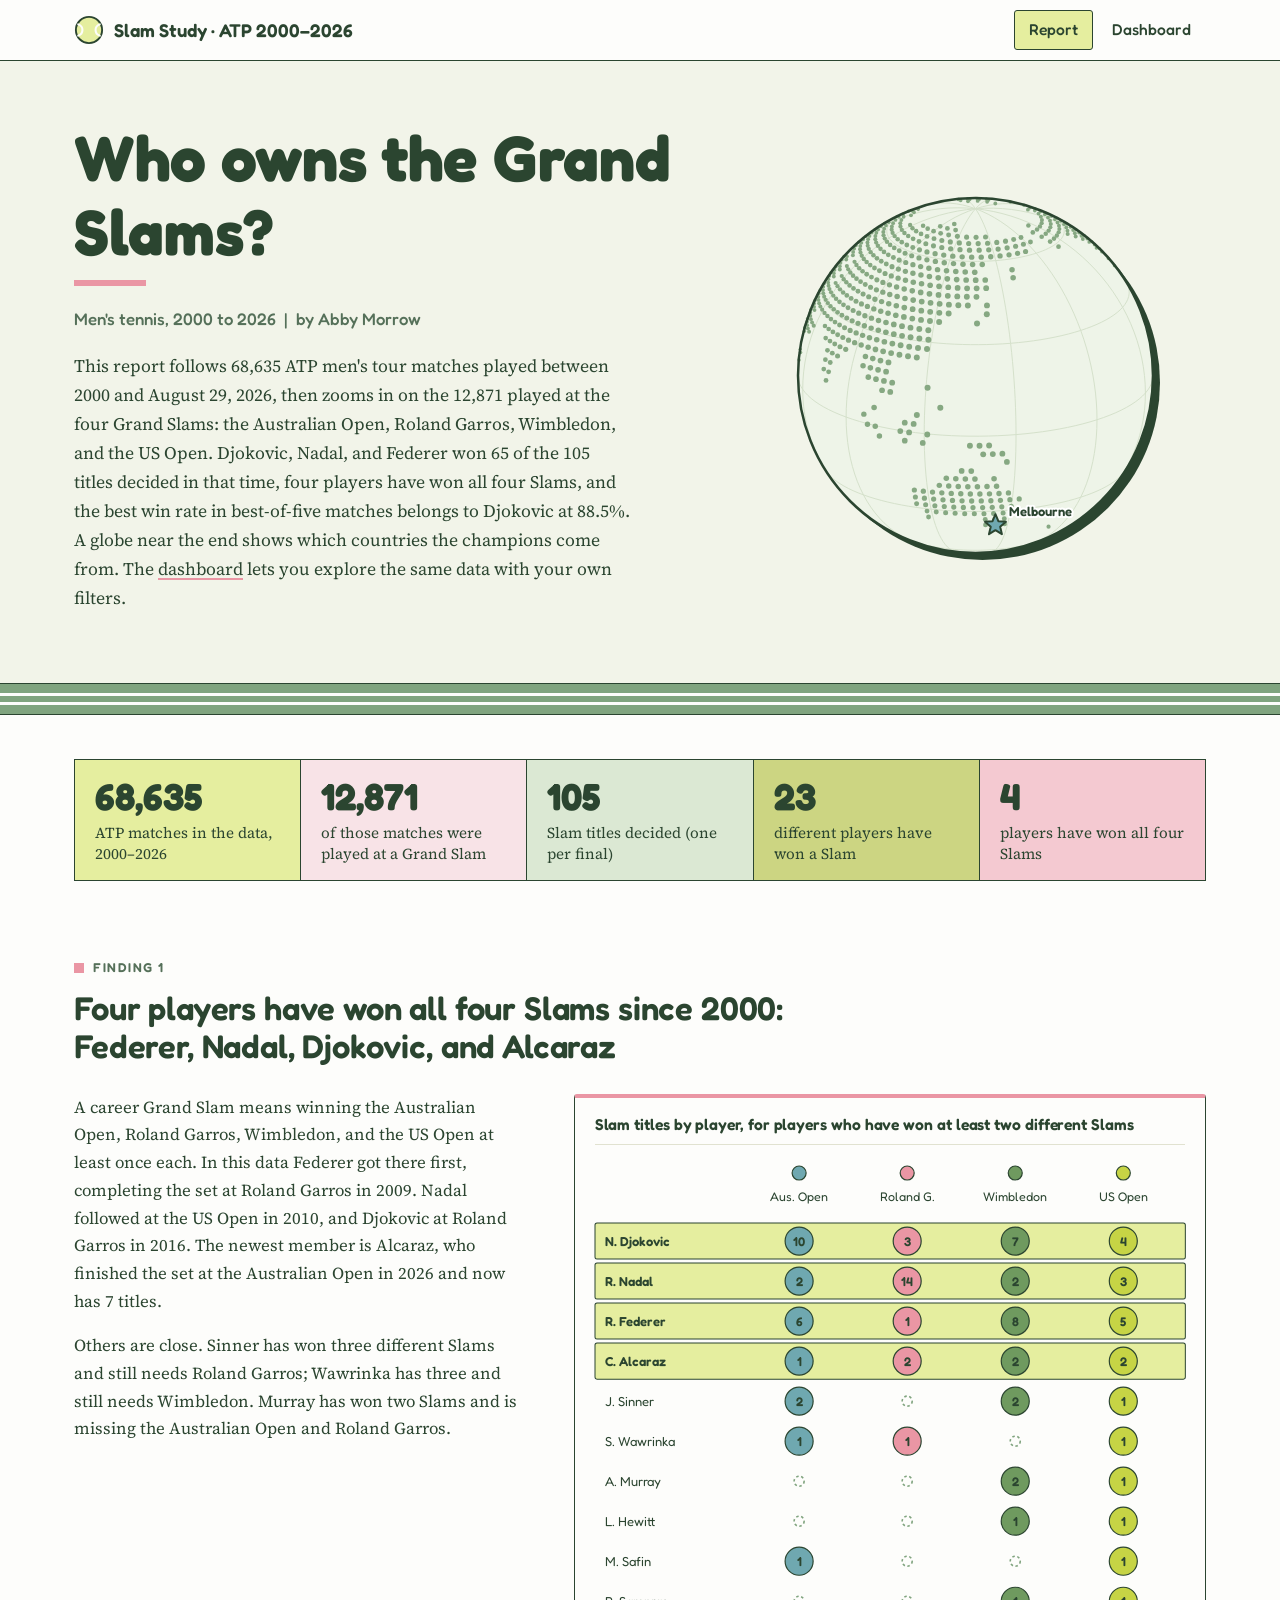
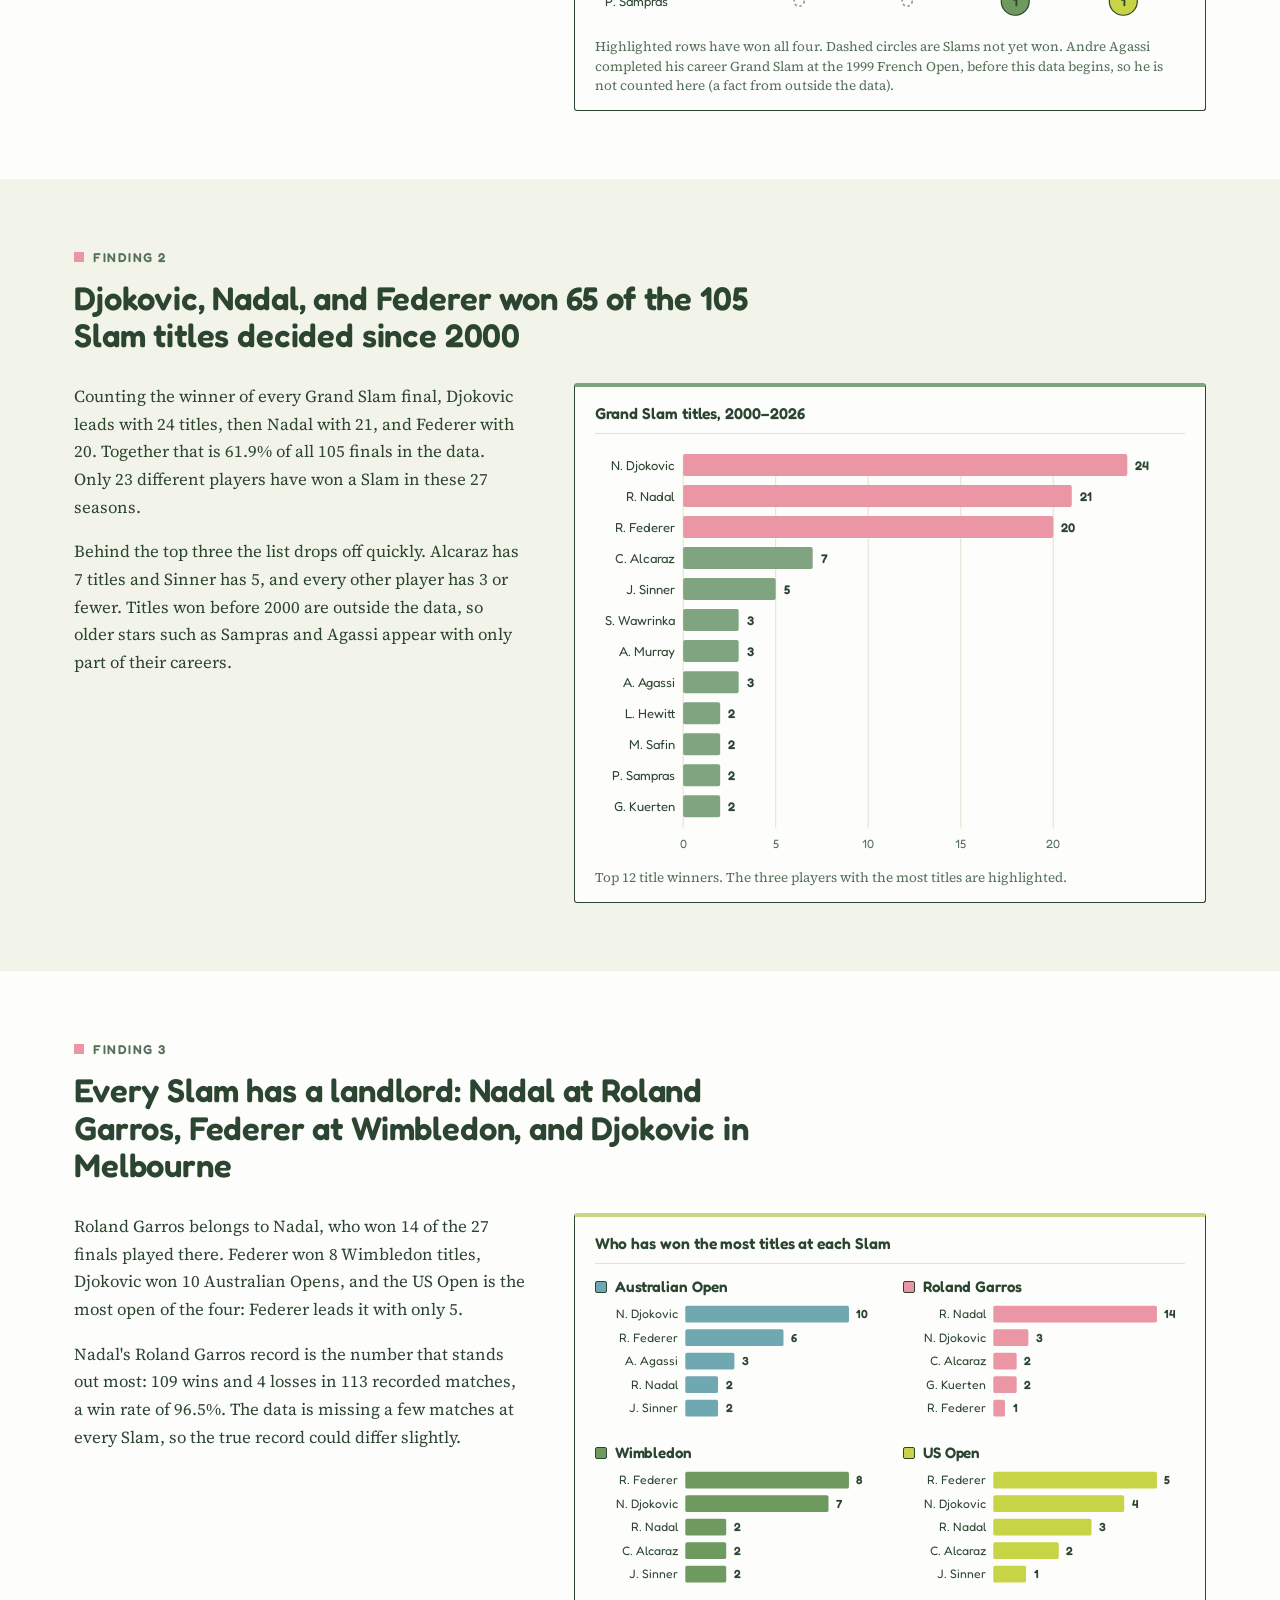
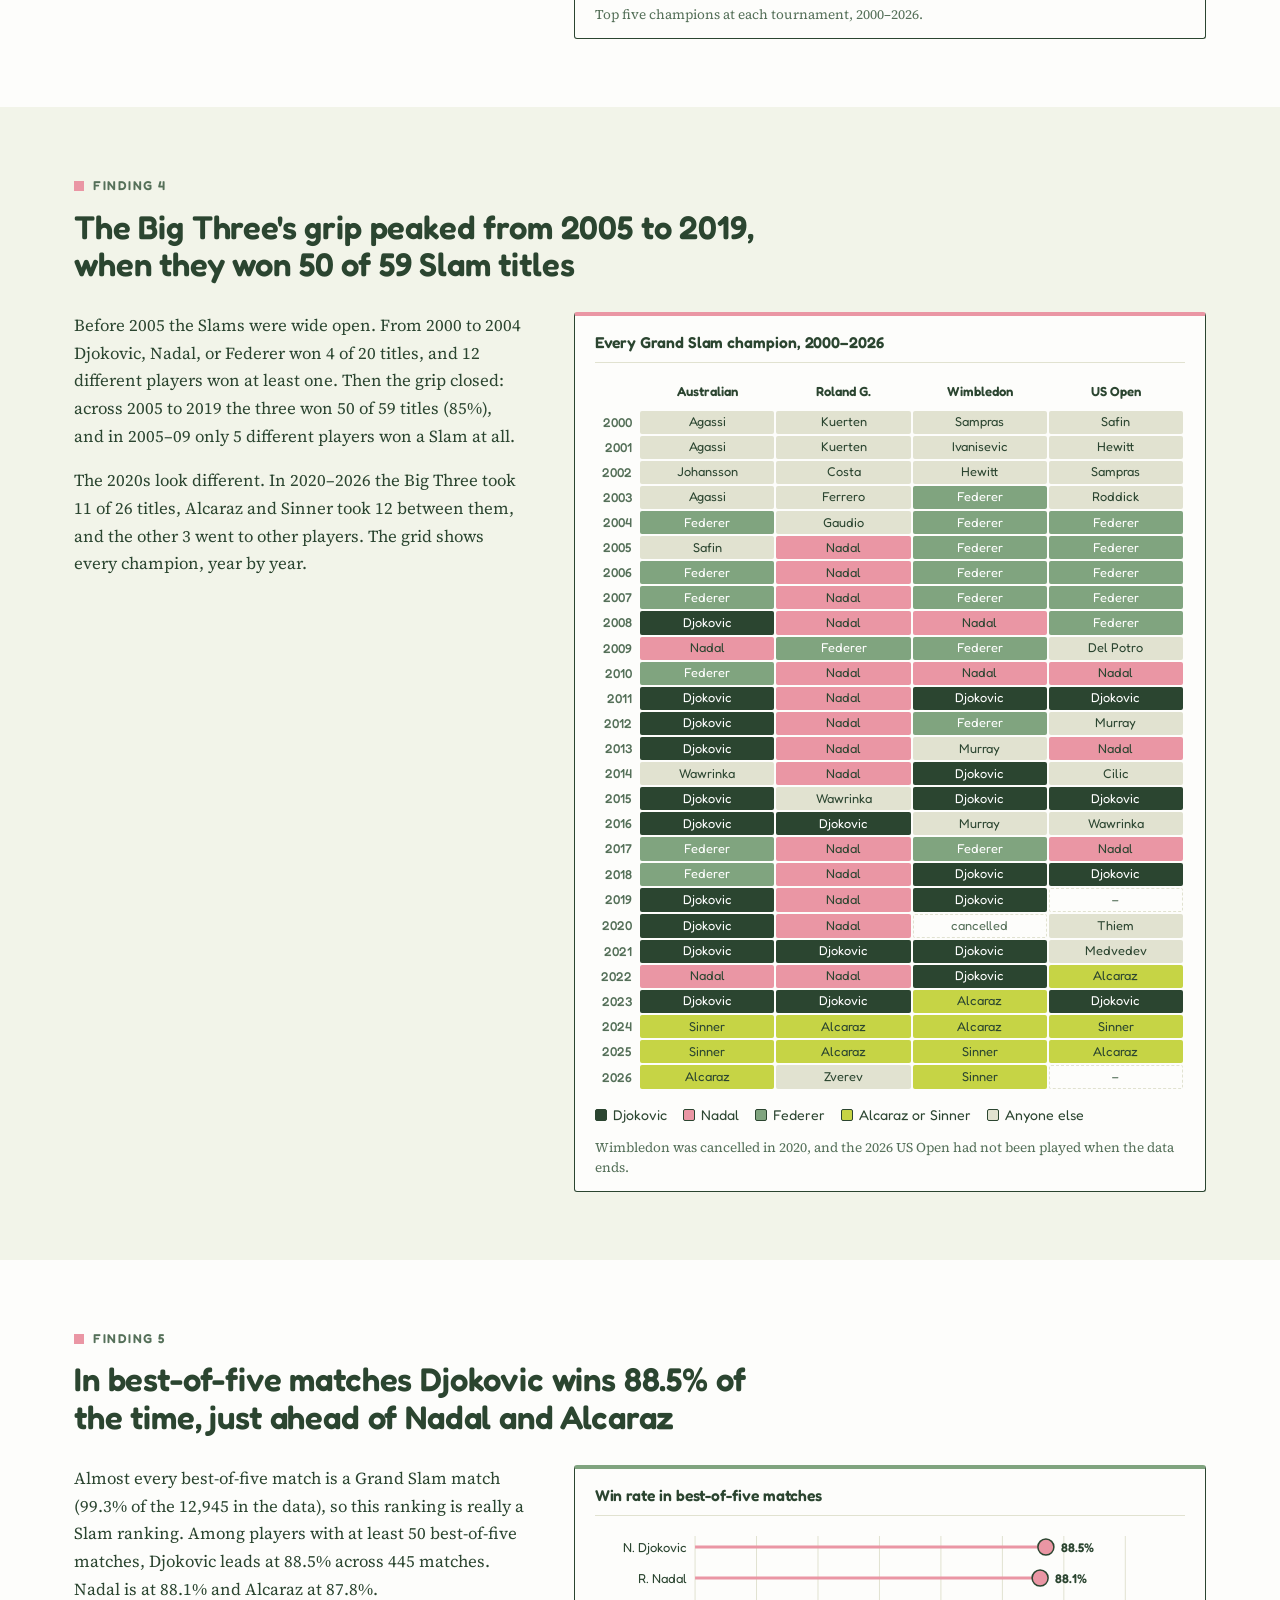
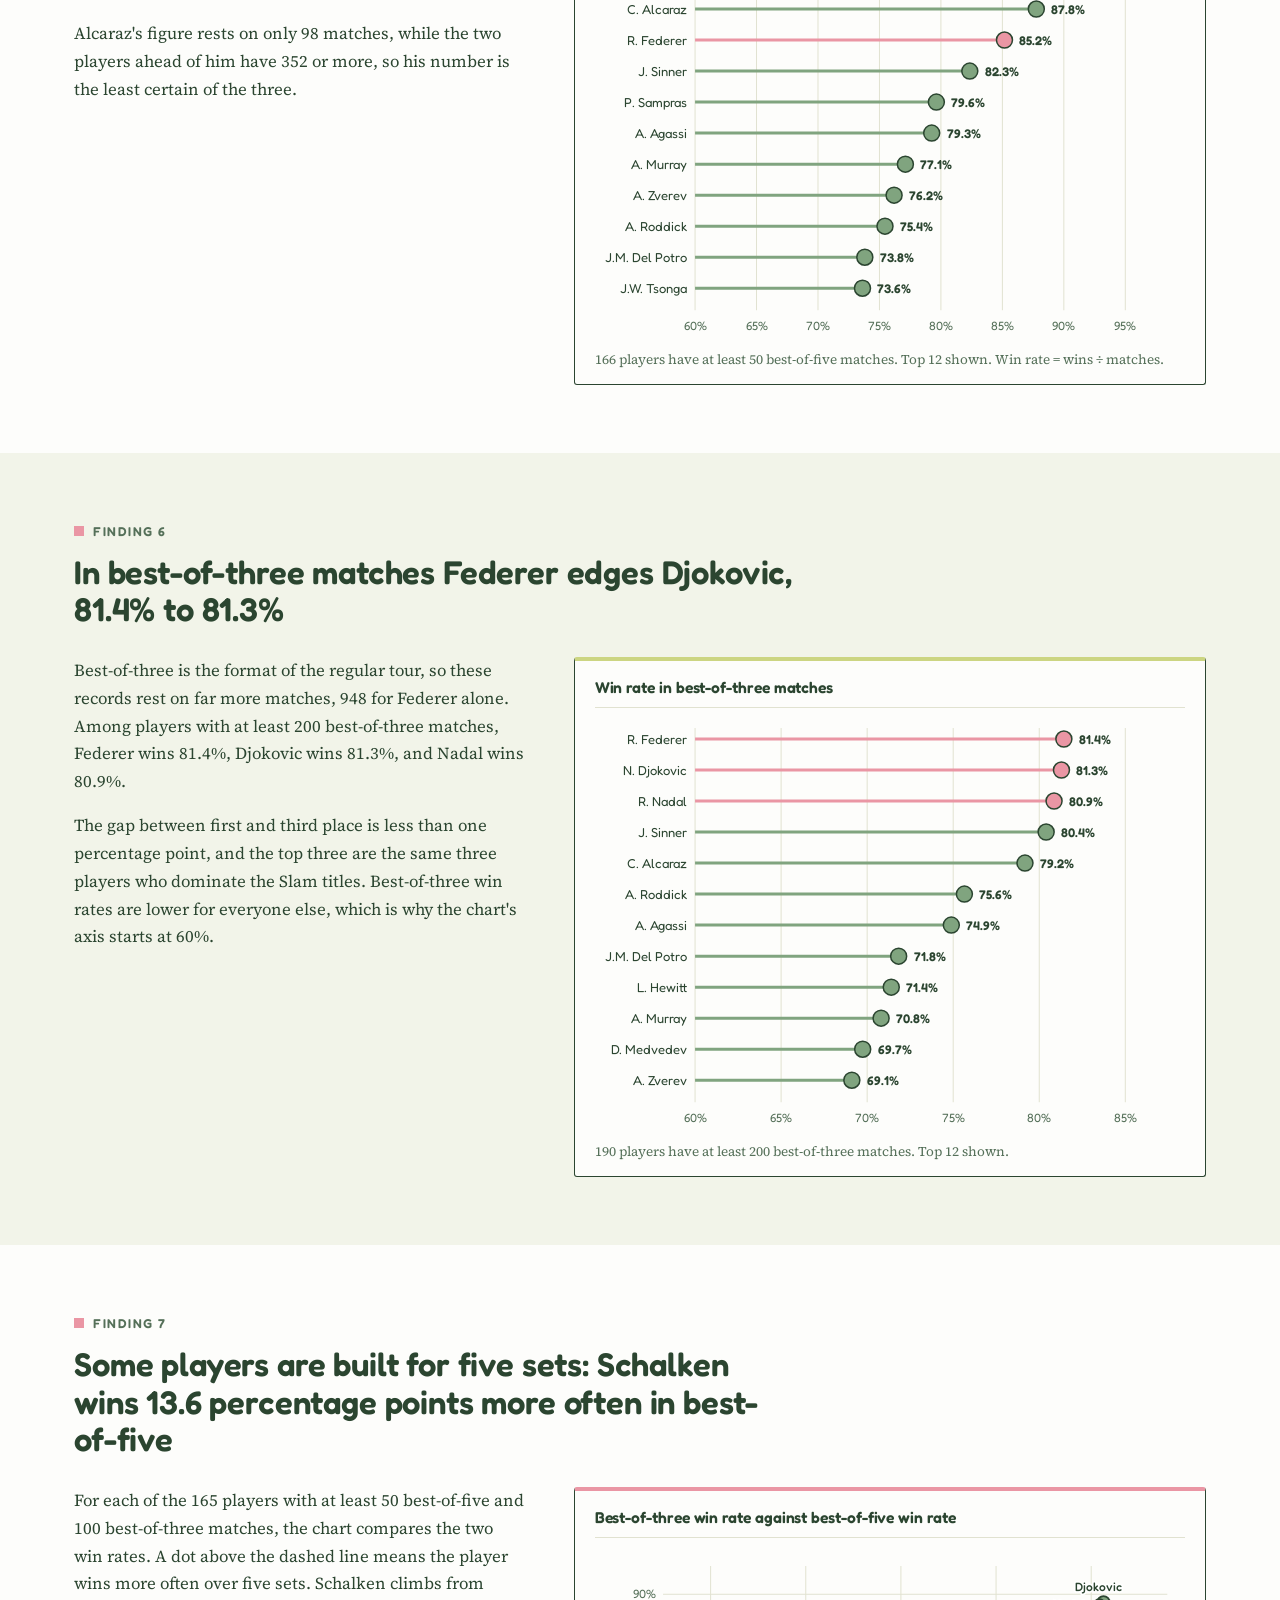
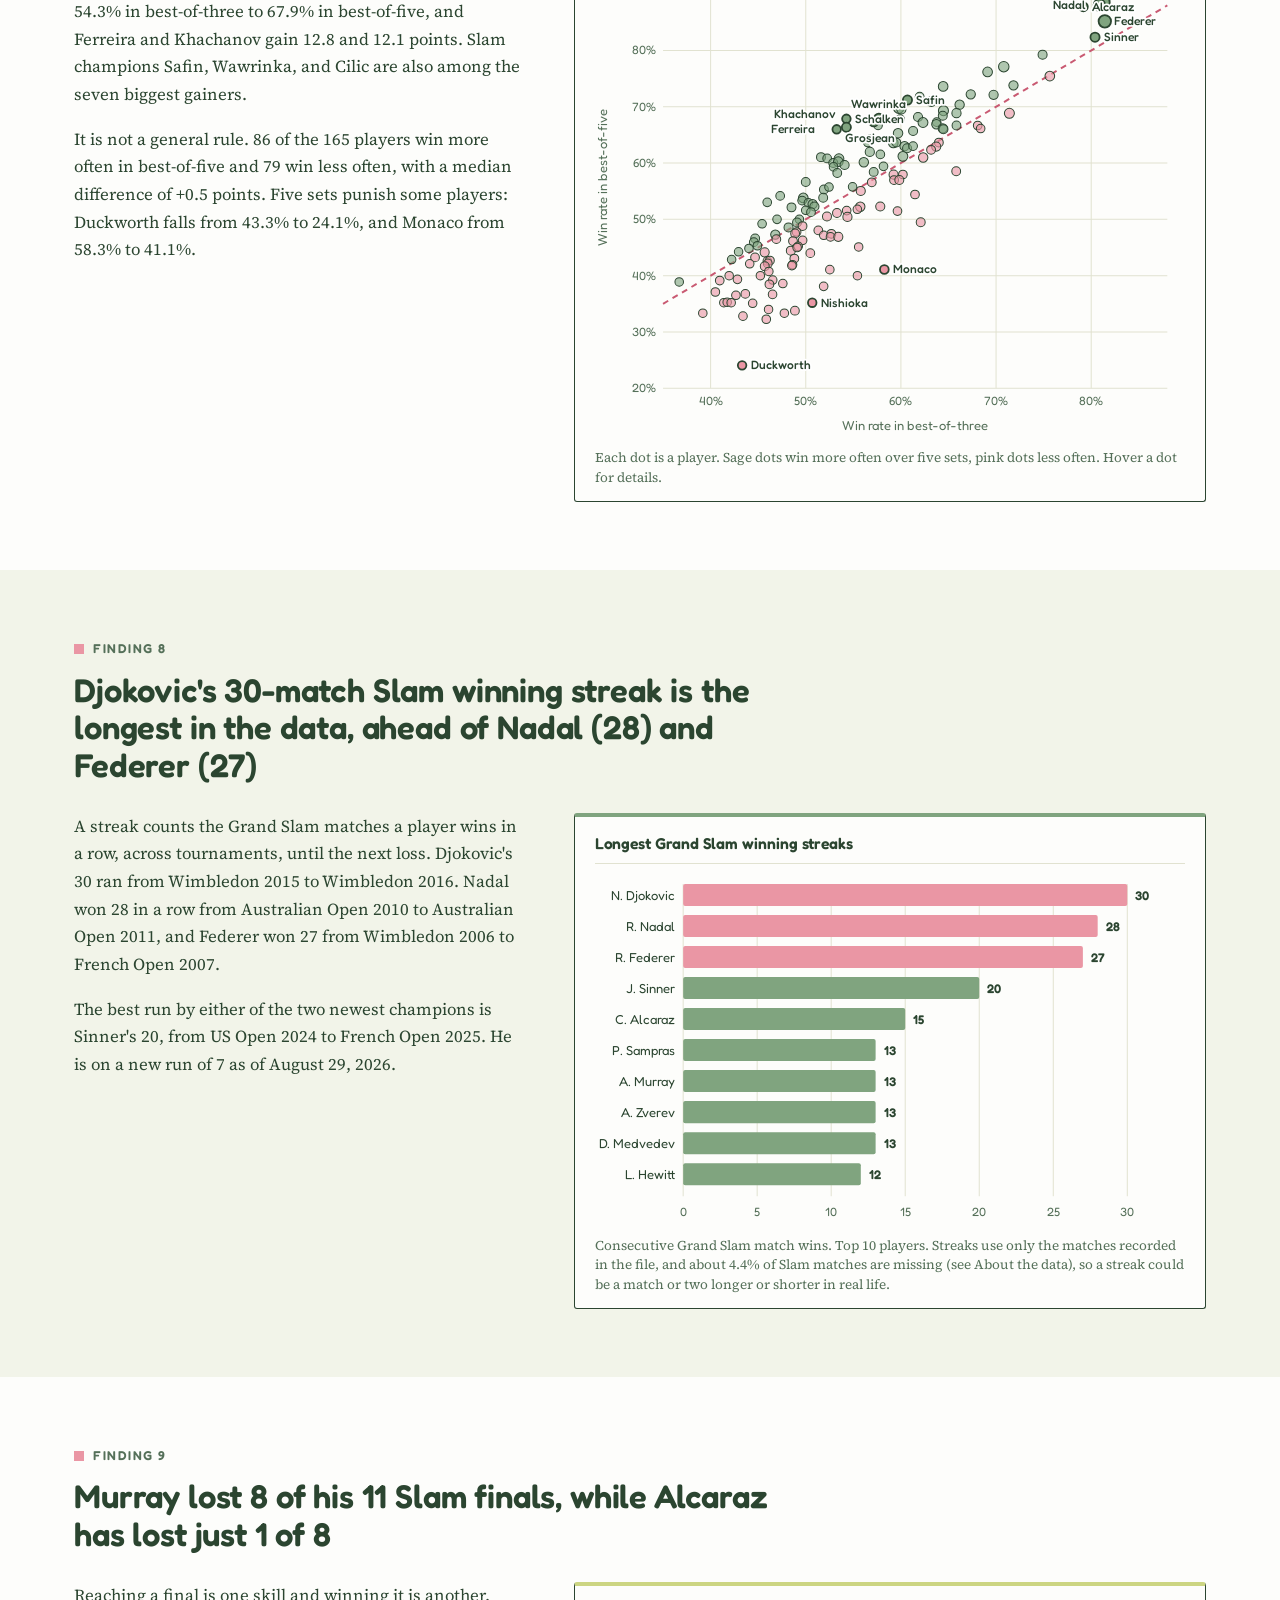
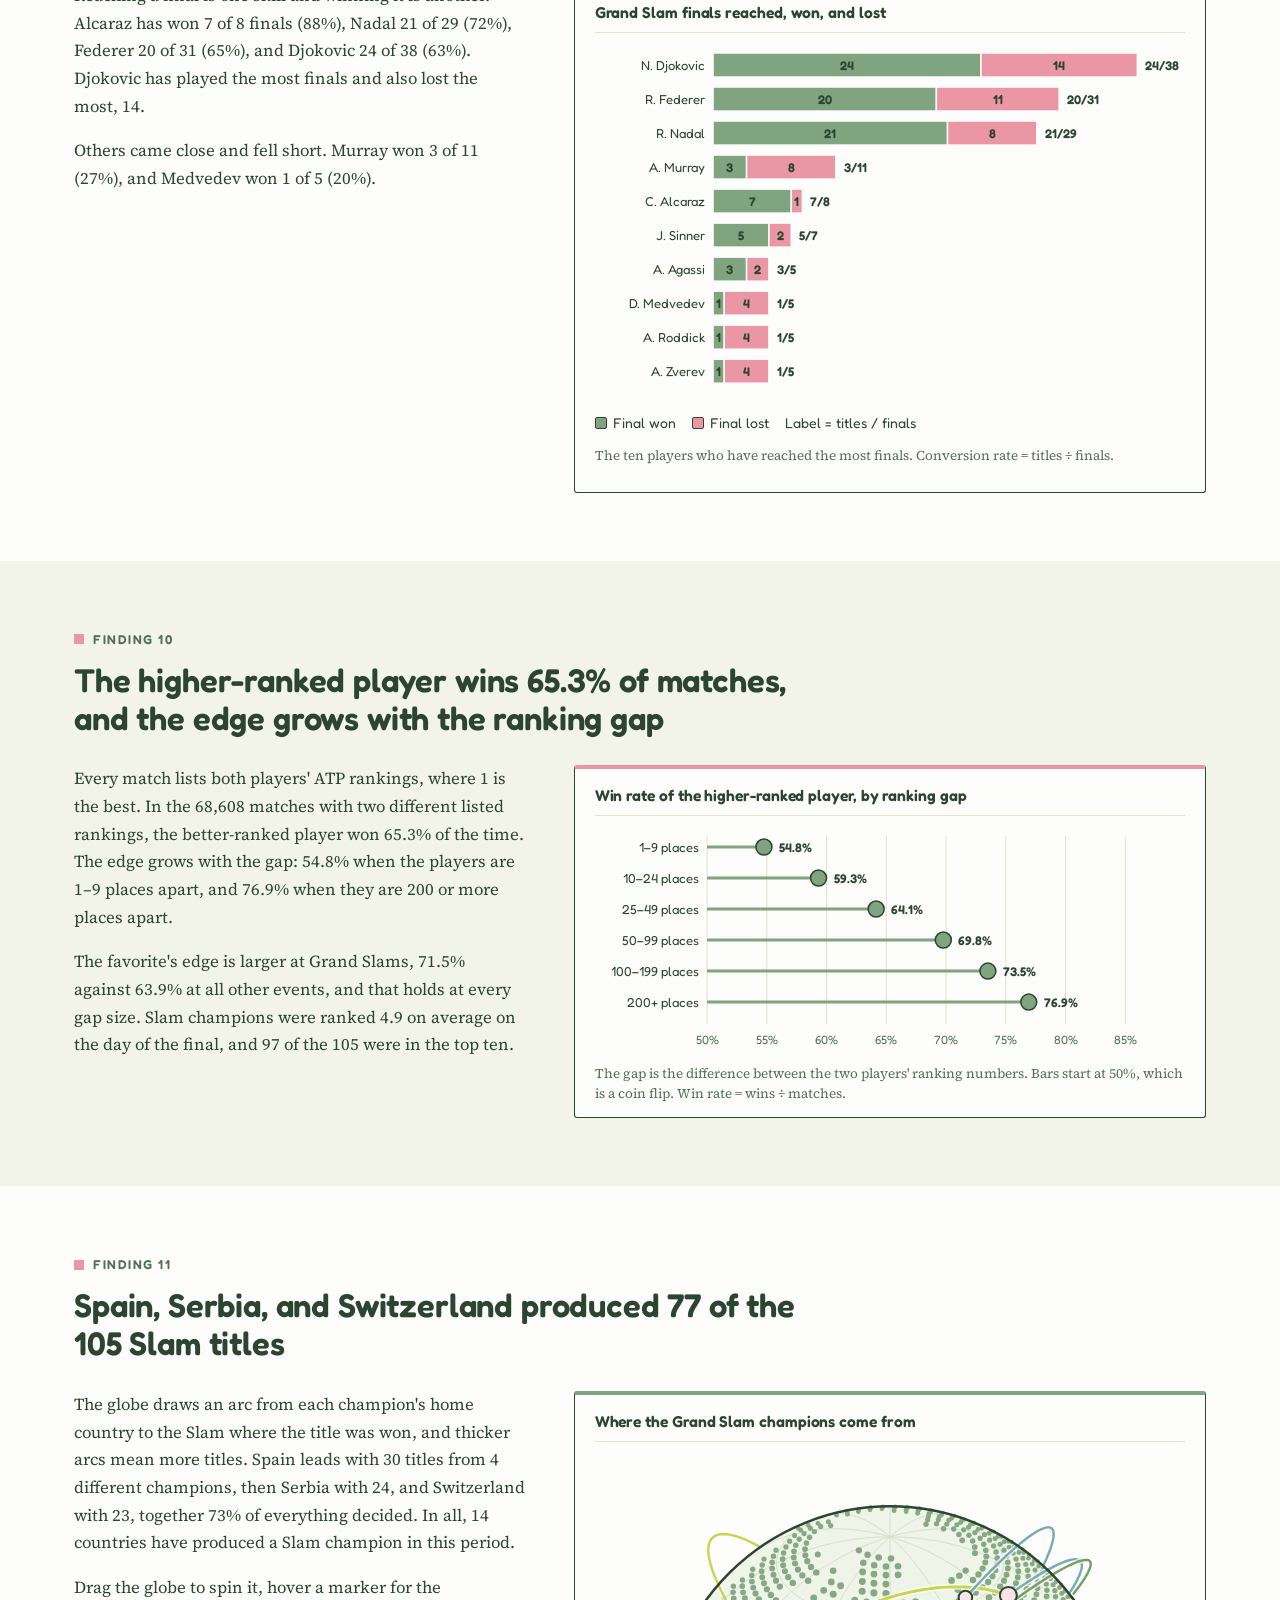
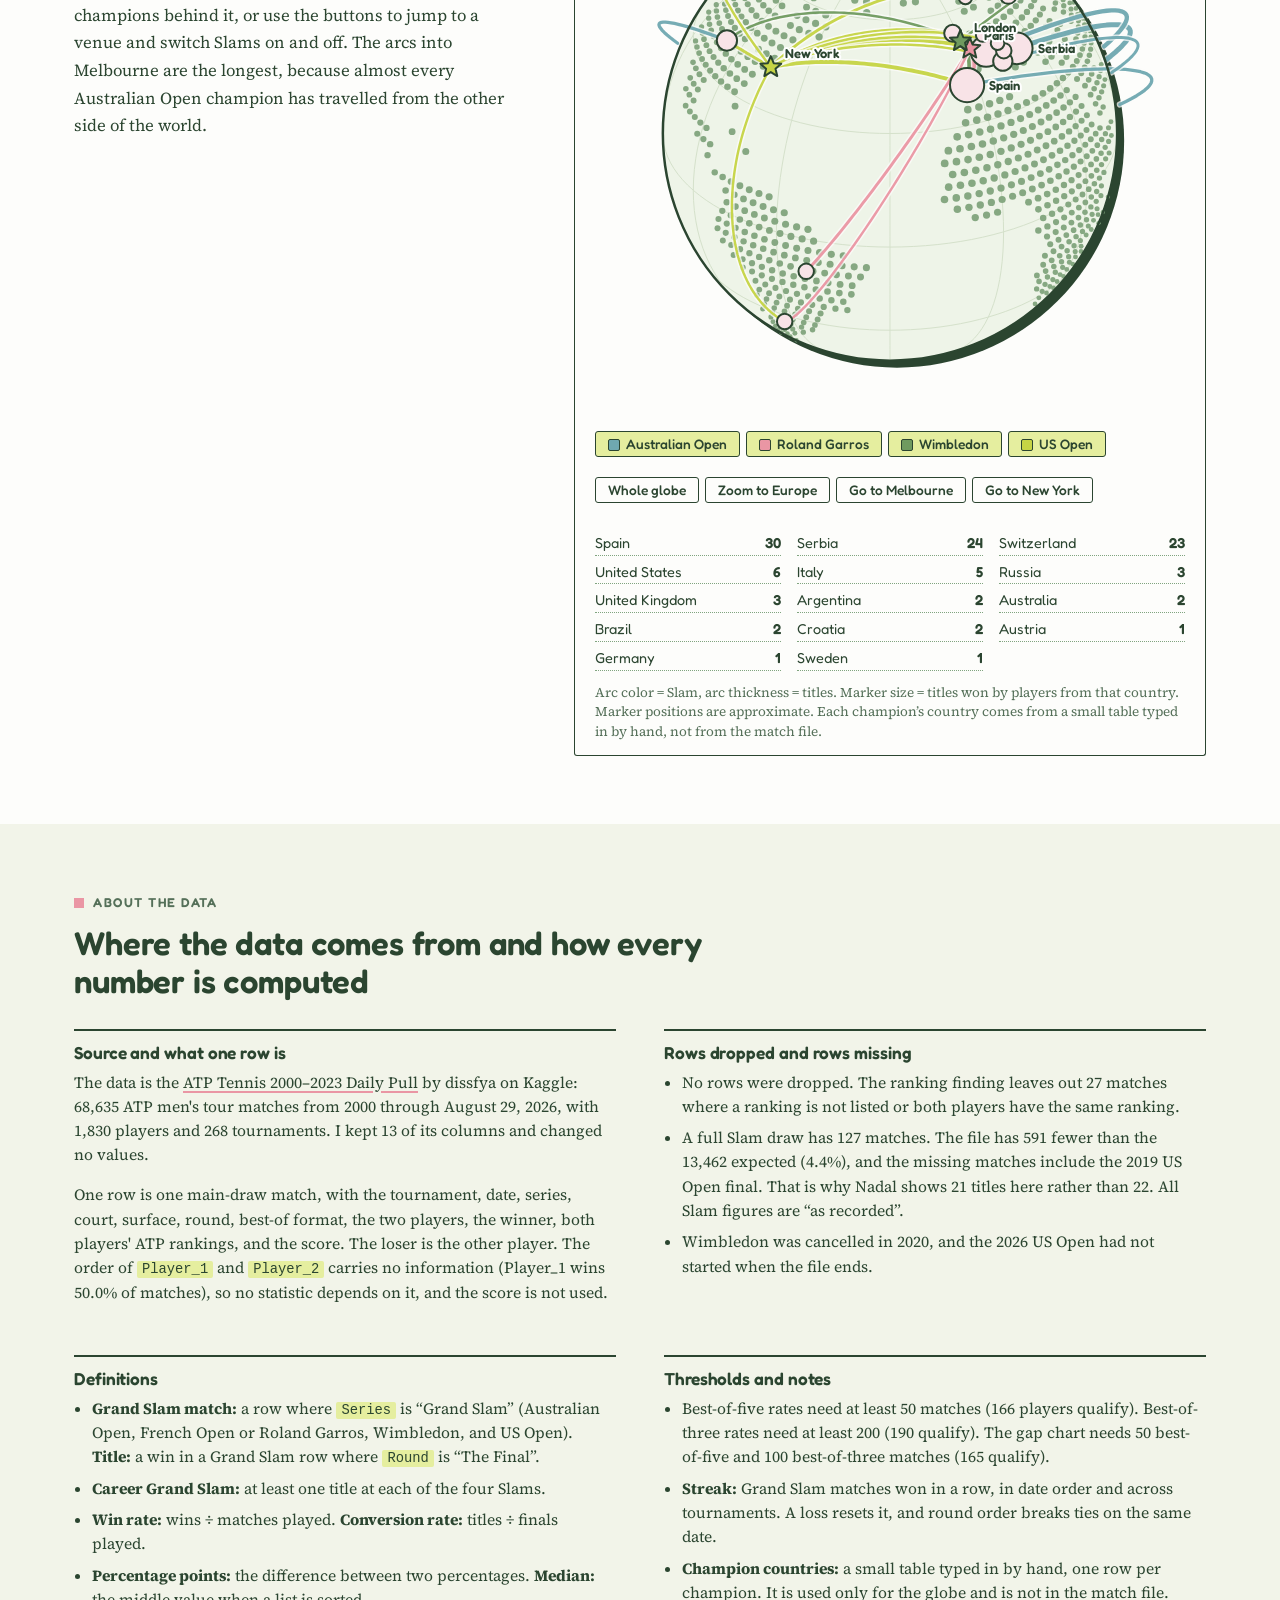
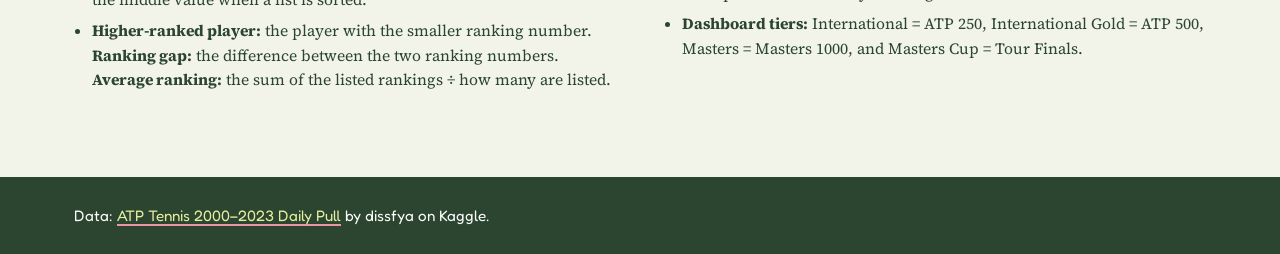
==== index.html @ e031d3a2 "Add site pages and project README from atp-grand-slams Co-Authored-By: Claude Sonnet 5 <noreply@anth" ====
<!DOCTYPE html>
<html lang="en">
<head>
<meta charset="utf-8">
<meta name="viewport" content="width=device-width, initial-scale=1">
<title>Who owns the Grand Slams? Men's tennis, 2000 to 2026</title>
<meta name="description" content="A data report on men's Grand Slam tennis since 2000: career Grand Slams, most titles, best-of-3 versus best-of-5 win rates, and a globe of where champions come from.">
<link rel="preconnect" href="https://fonts.googleapis.com"><link rel="preconnect" href="https://fonts.gstatic.com" crossorigin>
<link href="https://fonts.googleapis.com/css2?family=Fredoka:wght@400;500;600;700&family=Source+Serif+4:ital,opsz,wght@0,8..60,400;0,8..60,600;1,8..60,400&display=swap" rel="stylesheet">
<link rel="stylesheet" href="css/style.css">
</head>
<body>
<!-- GENERATED by scripts/build_site.py from scripts/report_template.html - edit the template, then re-run the script -->
<nav class="site-nav" aria-label="Main">
  <div class="wrap">
    <a class="brand" href="index.html"><svg viewBox="0 0 32 32" aria-hidden="true"><circle cx="16" cy="16" r="14" fill="#e5ee9f" stroke="#2b4530" stroke-width="2"/><path d="M4.5 10c6 2 6 10 0 12M27.5 10c-6 2-6 10 0 12" fill="none" stroke="#fdfdfb" stroke-width="2.2" stroke-linecap="round"/></svg><span>Slam Study <span class="long">&middot; ATP 2000&ndash;2026</span></span></a>
    <div class="nav-links"><a href="index.html" aria-current="page">Report</a><a href="dashboard.html">Dashboard</a></div>
  </div>
</nav>

<header class="hero">
  <div class="wrap hero-grid">
    <div>
      <h1>Who owns the Grand Slams?</h1>
      <p class="byline">Men's tennis, 2000 to 2026 &nbsp;|&nbsp; by Abby Morrow</p>
      <p class="summary">This report follows 68,635 ATP men's tour matches played between 2000 and August 29, 2026, then zooms in on the 12,871 played at the four Grand Slams: the Australian Open, Roland Garros, Wimbledon, and the US Open. Djokovic, Nadal, and Federer won 65 of the 105 titles decided in that time, four players have won all four Slams, and the best win rate in best-of-five matches belongs to Djokovic at 88.5%. A globe near the end shows which countries the champions come from. The <a href="dashboard.html">dashboard</a> lets you explore the same data with your own filters.</p>
    </div>
    <div class="hero-globe">
      <div class="globe-box"><canvas id="hero-globe" width="600" height="600" aria-label="Globe showing the four Grand Slam venues: Melbourne, Paris, London and New York"></canvas></div>
    </div>
  </div>
</header>
<div class="court-strip" aria-hidden="true"></div>

<main>
<div class="wrap">
  <div class="stats" aria-label="Headline numbers">
    <div class="stat"><b>68,635</b><span>ATP matches in the data, 2000&ndash;2026</span></div>
    <div class="stat"><b>12,871</b><span>of those matches were played at a Grand Slam</span></div>
    <div class="stat"><b>105</b><span>Slam titles decided (one per final)</span></div>
    <div class="stat"><b>23</b><span>different players have won a Slam</span></div>
    <div class="stat"><b>4</b><span>players have won all four Slams</span></div>
  </div>
</div>

<section class="finding" aria-labelledby="f1">
  <div class="wrap">
    <div class="kicker">Finding 1</div>
    <h2 id="f1">Four players have won all four Slams since 2000: Federer, Nadal, Djokovic, and Alcaraz</h2>
    <div class="finding-body">
      <div class="finding-text">
        <p>A career Grand Slam means winning the Australian Open, Roland Garros, Wimbledon, and the US Open at least once each. In this data Federer got there first, completing the set at Roland Garros in 2009. Nadal followed at the US Open in 2010, and Djokovic at Roland Garros in 2016. The newest member is Alcaraz, who finished the set at the Australian Open in 2026 and now has 7 titles.</p>
        <p>Others are close. Sinner has won three different Slams and still needs Roland Garros; Wawrinka has three and still needs Wimbledon. Murray has won two Slams and is missing the Australian Open and Roland Garros.</p>
      </div>
      <div class="card"><h3>Slam titles by player, for players who have won at least two different Slams</h3><div class="chart" id="c-career"></div><p class="chart-note">Highlighted rows have won all four. Dashed circles are Slams not yet won. Andre Agassi completed his career Grand Slam at the 1999 French Open, before this data begins, so he is not counted here (a fact from outside the data).</p></div>
    </div>
  </div>
</section>

<section class="finding alt" aria-labelledby="f2">
  <div class="wrap">
    <div class="kicker">Finding 2</div>
    <h2 id="f2">Djokovic, Nadal, and Federer won 65 of the 105 Slam titles decided since 2000</h2>
    <div class="finding-body">
      <div class="finding-text">
        <p>Counting the winner of every Grand Slam final, Djokovic leads with 24 titles, then Nadal with 21, and Federer with 20. Together that is 61.9% of all 105 finals in the data. Only 23 different players have won a Slam in these 27 seasons.</p>
        <p>Behind the top three the list drops off quickly. Alcaraz has 7 titles and Sinner has 5, and every other player has 3 or fewer. Titles won before 2000 are outside the data, so older stars such as Sampras and Agassi appear with only part of their careers.</p>
      </div>
      <div class="card"><h3>Grand Slam titles, 2000&ndash;2026</h3><div class="chart" id="c-titles"></div><p class="chart-note">Top 12 title winners. The three players with the most titles are highlighted.</p></div>
    </div>
  </div>
</section>

<section class="finding" aria-labelledby="f3">
  <div class="wrap">
    <div class="kicker">Finding 3</div>
    <h2 id="f3">Every Slam has a landlord: Nadal at Roland Garros, Federer at Wimbledon, and Djokovic in Melbourne</h2>
    <div class="finding-body">
      <div class="finding-text">
        <p>Roland Garros belongs to Nadal, who won 14 of the 27 finals played there. Federer won 8 Wimbledon titles, Djokovic won 10 Australian Opens, and the US Open is the most open of the four: Federer leads it with only 5.</p>
        <p>Nadal's Roland Garros record is the number that stands out most: 109 wins and 4 losses in 113 recorded matches, a win rate of 96.5%. The data is missing a few matches at every Slam, so the true record could differ slightly.</p>
      </div>
      <div class="card"><h3>Who has won the most titles at each Slam</h3><div class="small-multiples" id="c-byslam"></div><p class="chart-note">Top five champions at each tournament, 2000&ndash;2026.</p></div>
    </div>
  </div>
</section>

<section class="finding alt" aria-labelledby="f4">
  <div class="wrap">
    <div class="kicker">Finding 4</div>
    <h2 id="f4">The Big Three's grip peaked from 2005 to 2019, when they won 50 of 59 Slam titles</h2>
    <div class="finding-body">
      <div class="finding-text">
        <p>Before 2005 the Slams were wide open. From 2000 to 2004 Djokovic, Nadal, or Federer won 4 of 20 titles, and 12 different players won at least one. Then the grip closed: across 2005 to 2019 the three won 50 of 59 titles (85%), and in 2005&ndash;09 only 5 different players won a Slam at all.</p>
        <p>The 2020s look different. In 2020&ndash;2026 the Big Three took 11 of 26 titles, Alcaraz and Sinner took 12 between them, and the other 3 went to other players. The grid shows every champion, year by year.</p>
      </div>
      <div class="card"><h3>Every Grand Slam champion, 2000&ndash;2026</h3><div class="chart" id="c-grid"></div><div class="legend" id="c-grid-legend"></div><p class="chart-note">Wimbledon was cancelled in 2020, and the 2026 US Open had not been played when the data ends.</p></div>
    </div>
  </div>
</section>

<section class="finding" aria-labelledby="f5">
  <div class="wrap">
    <div class="kicker">Finding 5</div>
    <h2 id="f5">In best-of-five matches Djokovic wins 88.5% of the time, just ahead of Nadal and Alcaraz</h2>
    <div class="finding-body">
      <div class="finding-text">
        <p>Almost every best-of-five match is a Grand Slam match (99.3% of the 12,945 in the data), so this ranking is really a Slam ranking. Among players with at least 50 best-of-five matches, Djokovic leads at 88.5% across 445 matches. Nadal is at 88.1% and Alcaraz at 87.8%.</p>
        <p>Alcaraz's figure rests on only 98 matches, while the two players ahead of him have 352 or more, so his number is the least certain of the three.</p>
      </div>
      <div class="card"><h3>Win rate in best-of-five matches</h3><div class="chart" id="c-bo5"></div><p class="chart-note">166 players have at least 50 best-of-five matches. Top 12 shown. Win rate = wins &divide; matches.</p></div>
    </div>
  </div>
</section>

<section class="finding alt" aria-labelledby="f6">
  <div class="wrap">
    <div class="kicker">Finding 6</div>
    <h2 id="f6">In best-of-three matches Federer edges Djokovic, 81.4% to 81.3%</h2>
    <div class="finding-body">
      <div class="finding-text">
        <p>Best-of-three is the format of the regular tour, so these records rest on far more matches, 948 for Federer alone. Among players with at least 200 best-of-three matches, Federer wins 81.4%, Djokovic wins 81.3%, and Nadal wins 80.9%.</p>
        <p>The gap between first and third place is less than one percentage point, and the top three are the same three players who dominate the Slam titles. Best-of-three win rates are lower for everyone else, which is why the chart's axis starts at 60%.</p>
      </div>
      <div class="card"><h3>Win rate in best-of-three matches</h3><div class="chart" id="c-bo3"></div><p class="chart-note">190 players have at least 200 best-of-three matches. Top 12 shown.</p></div>
    </div>
  </div>
</section>

<section class="finding" aria-labelledby="f7">
  <div class="wrap">
    <div class="kicker">Finding 7</div>
    <h2 id="f7">Some players are built for five sets: Schalken wins 13.6 percentage points more often in best-of-five</h2>
    <div class="finding-body">
      <div class="finding-text">
        <p>For each of the 165 players with at least 50 best-of-five and 100 best-of-three matches, the chart compares the two win rates. A dot above the dashed line means the player wins more often over five sets. Schalken climbs from 54.3% in best-of-three to 67.9% in best-of-five, and Ferreira and Khachanov gain 12.8 and 12.1 points. Slam champions Safin, Wawrinka, and Cilic are also among the seven biggest gainers.</p>
        <p>It is not a general rule. 86 of the 165 players win more often in best-of-five and 79 win less often, with a median difference of +0.5 points. Five sets punish some players: Duckworth falls from 43.3% to 24.1%, and Monaco from 58.3% to 41.1%.</p>
      </div>
      <div class="card"><h3>Best-of-three win rate against best-of-five win rate</h3><div class="chart" id="c-gap"></div><p class="chart-note">Each dot is a player. Sage dots win more often over five sets, pink dots less often. Hover a dot for details.</p></div>
    </div>
  </div>
</section>

<section class="finding alt" aria-labelledby="f8">
  <div class="wrap">
    <div class="kicker">Finding 8</div>
    <h2 id="f8">Djokovic's 30-match Slam winning streak is the longest in the data, ahead of Nadal (28) and Federer (27)</h2>
    <div class="finding-body">
      <div class="finding-text">
        <p>A streak counts the Grand Slam matches a player wins in a row, across tournaments, until the next loss. Djokovic's 30 ran from Wimbledon 2015 to Wimbledon 2016. Nadal won 28 in a row from Australian Open 2010 to Australian Open 2011, and Federer won 27 from Wimbledon 2006 to French Open 2007.</p>
        <p>The best run by either of the two newest champions is Sinner's 20, from US Open 2024 to French Open 2025. He is on a new run of 7 as of August 29, 2026.</p>
      </div>
      <div class="card"><h3>Longest Grand Slam winning streaks</h3><div class="chart" id="c-streaks"></div><p class="chart-note">Consecutive Grand Slam match wins. Top 10 players. Streaks use only the matches recorded in the file, and about 4.4% of Slam matches are missing (see About the data), so a streak could be a match or two longer or shorter in real life.</p></div>
    </div>
  </div>
</section>

<section class="finding" aria-labelledby="f9">
  <div class="wrap">
    <div class="kicker">Finding 9</div>
    <h2 id="f9">Murray lost 8 of his 11 Slam finals, while Alcaraz has lost just 1 of 8</h2>
    <div class="finding-body">
      <div class="finding-text">
        <p>Reaching a final is one skill and winning it is another. Alcaraz has won 7 of 8 finals (88%), Nadal 21 of 29 (72%), Federer 20 of 31 (65%), and Djokovic 24 of 38 (63%). Djokovic has played the most finals and also lost the most, 14.</p>
        <p>Others came close and fell short. Murray won 3 of 11 (27%), and Medvedev won 1 of 5 (20%).</p>
      </div>
      <div class="card"><h3>Grand Slam finals reached, won, and lost</h3><div class="chart" id="c-finals"></div><div class="legend" id="c-finals-legend"></div><p class="chart-note">The ten players who have reached the most finals. Conversion rate = titles &divide; finals.</p></div>
    </div>
  </div>
</section>

<section class="finding alt" aria-labelledby="f10r">
  <div class="wrap">
    <div class="kicker">Finding 10</div>
    <h2 id="f10r">The higher-ranked player wins 65.3% of matches, and the edge grows with the ranking gap</h2>
    <div class="finding-body">
      <div class="finding-text">
        <p>Every match lists both players' ATP rankings, where 1 is the best. In the 68,608 matches with two different listed rankings, the better-ranked player won 65.3% of the time. The edge grows with the gap: 54.8% when the players are 1&ndash;9 places apart, and 76.9% when they are 200 or more places apart.</p>
        <p>The favorite's edge is larger at Grand Slams, 71.5% against 63.9% at all other events, and that holds at every gap size. Slam champions were ranked 4.9 on average on the day of the final, and 97 of the 105 were in the top ten.</p>
      </div>
      <div class="card"><h3>Win rate of the higher-ranked player, by ranking gap</h3><div class="chart" id="c-rank"></div><p class="chart-note">The gap is the difference between the two players' ranking numbers. Bars start at 50%, which is a coin flip. Win rate = wins &divide; matches.</p></div>
    </div>
  </div>
</section>

<section class="finding" aria-labelledby="f10">
  <div class="wrap">
    <div class="kicker">Finding 11</div>
    <h2 id="f10">Spain, Serbia, and Switzerland produced 77 of the 105 Slam titles</h2>
    <div class="finding-body">
      <div class="finding-text">
        <p>The globe draws an arc from each champion's home country to the Slam where the title was won, and thicker arcs mean more titles. Spain leads with 30 titles from 4 different champions, then Serbia with 24, and Switzerland with 23, together 73% of everything decided. In all, 14 countries have produced a Slam champion in this period.</p>
        <p>Drag the globe to spin it, hover a marker for the champions behind it, or use the buttons to jump to a venue and switch Slams on and off. The arcs into Melbourne are the longest, because almost every Australian Open champion has travelled from the other side of the world.</p>
      </div>
      <div class="card">
        <h3>Where the Grand Slam champions come from</h3>
        <div class="globe-layout">
          <div class="globe-box"><canvas id="story-globe" width="700" height="700" aria-label="Globe with arcs from each champion's home country to the Grand Slam venue where the titles were won"></canvas><div class="globe-tip" id="story-tip"></div></div>
          <div class="globe-ctl" id="slam-chips" role="group" aria-label="Show Slams"></div>
          <div class="globe-ctl" id="venue-btns" role="group" aria-label="Jump to a venue"></div>
          <ul class="country-list" id="country-list"></ul>
        </div>
        <p class="chart-note">Arc color = Slam, arc thickness = titles. Marker size = titles won by players from that country. Marker positions are approximate. Each champion&rsquo;s country comes from a small table typed in by hand, not from the match file.</p>
      </div>
    </div>
  </div>
</section>

<section class="finding alt" aria-labelledby="f11" id="data">
  <div class="wrap">
    <div class="kicker">About the data</div>
    <h2 id="f11">Where the data comes from and how every number is computed</h2>
    <div class="data-grid">
      <div>
        <h3>Source and what one row is</h3>
        <p>The data is the <a href="https://www.kaggle.com/datasets/dissfya/atp-tennis-2000-2023daily-pull">ATP Tennis 2000&ndash;2023 Daily Pull</a> by dissfya on Kaggle: 68,635 ATP men's tour matches from 2000 through August 29, 2026, with 1,830 players and 268 tournaments. I kept 13 of its columns and changed no values.</p>
        <p>One row is one main-draw match, with the tournament, date, series, court, surface, round, best-of format, the two players, the winner, both players' ATP rankings, and the score. The loser is the other player. The order of <code>Player_1</code> and <code>Player_2</code> carries no information (Player_1 wins 50.0% of matches), so no statistic depends on it, and the score is not used.</p>
      </div>
      <div>
        <h3>Rows dropped and rows missing</h3>
        <ul>
          <li>No rows were dropped. The ranking finding leaves out 27 matches where a ranking is not listed or both players have the same ranking.</li>
          <li>A full Slam draw has 127 matches. The file has 591 fewer than the 13,462 expected (4.4%), and the missing matches include the 2019 US Open final. That is why Nadal shows 21 titles here rather than 22. All Slam figures are &ldquo;as recorded&rdquo;.</li>
          <li>Wimbledon was cancelled in 2020, and the 2026 US Open had not started when the file ends.</li>
        </ul>
      </div>
      <div>
        <h3>Definitions</h3>
        <ul>
          <li><b>Grand Slam match:</b> a row where <code>Series</code> is &ldquo;Grand Slam&rdquo; (Australian Open, French Open or Roland Garros, Wimbledon, and US Open). <b>Title:</b> a win in a Grand Slam row where <code>Round</code> is &ldquo;The Final&rdquo;.</li>
          <li><b>Career Grand Slam:</b> at least one title at each of the four Slams.</li>
          <li><b>Win rate:</b> wins &divide; matches played. <b>Conversion rate:</b> titles &divide; finals played.</li>
          <li><b>Percentage points:</b> the difference between two percentages. <b>Median:</b> the middle value when a list is sorted.</li>
          <li><b>Higher-ranked player:</b> the player with the smaller ranking number. <b>Ranking gap:</b> the difference between the two ranking numbers. <b>Average ranking:</b> the sum of the listed rankings &divide; how many are listed.</li>
        </ul>
      </div>
      <div>
        <h3>Thresholds and notes</h3>
        <ul>
          <li>Best-of-five rates need at least 50 matches (166 players qualify). Best-of-three rates need at least 200 (190 qualify). The gap chart needs 50 best-of-five and 100 best-of-three matches (165 qualify).</li>
          <li><b>Streak:</b> Grand Slam matches won in a row, in date order and across tournaments. A loss resets it, and round order breaks ties on the same date.</li>
          <li><b>Champion countries:</b> a small table typed in by hand, one row per champion. It is used only for the globe and is not in the match file.</li>
          <li><b>Dashboard tiers:</b> International = ATP 250, International Gold = ATP 500, Masters = Masters 1000, and Masters Cup = Tour Finals.</li>
        </ul>
      </div>
    </div>
  </div>
</section>
</main>

<footer class="site-foot"><div class="wrap">Data: <a href="https://www.kaggle.com/datasets/dissfya/atp-tennis-2000-2023daily-pull">ATP Tennis 2000&ndash;2023 Daily Pull</a> by dissfya on Kaggle.</div></footer>

<script type="application/json" id="report-data">{"meta":{"rows_raw":68635,"rows_total":68635,"columns":13,"first_year":2000,"last_year":2026,"last_date":"2026-08-29","seasons":27,"players":1830,"tournaments":268,"slam_matches":12871,"slam_titles":105,"champions":23},"titles":[{"player":"Djokovic N.","name":"N. Djokovic","total":24,"n_slams":4,"AO":10,"RG":3,"W":7,"USO":4},{"player":"Nadal R.","name":"R. Nadal","total":21,"n_slams":4,"AO":2,"RG":14,"W":2,"USO":3},{"player":"Federer R.","name":"R. Federer","total":20,"n_slams":4,"AO":6,"RG":1,"W":8,"USO":5},{"player":"Alcaraz C.","name":"C. Alcaraz","total":7,"n_slams":4,"AO":1,"RG":2,"W":2,"USO":2},{"player":"Sinner J.","name":"J. Sinner","total":5,"n_slams":3,"AO":2,"RG":0,"W":2,"USO":1},{"player":"Wawrinka S.","name":"S. Wawrinka","total":3,"n_slams":3,"AO":1,"RG":1,"W":0,"USO":1},{"player":"Murray A.","name":"A. Murray","total":3,"n_slams":2,"AO":0,"RG":0,"W":2,"USO":1},{"player":"Agassi A.","name":"A. Agassi","total":3,"n_slams":1,"AO":3,"RG":0,"W":0,"USO":0},{"player":"Hewitt L.","name":"L. Hewitt","total":2,"n_slams":2,"AO":0,"RG":0,"W":1,"USO":1},{"player":"Safin M.","name":"M. Safin","total":2,"n_slams":2,"AO":1,"RG":0,"W":0,"USO":1},{"player":"Sampras P.","name":"P. Sampras","total":2,"n_slams":2,"AO":0,"RG":0,"W":1,"USO":1},{"player":"Kuerten G.","name":"G. Kuerten","total":2,"n_slams":1,"AO":0,"RG":2,"W":0,"USO":0},{"player":"Cilic M.","name":"M. Cilic","total":1,"n_slams":1,"AO":0,"RG":0,"W":0,"USO":1},{"player":"Costa A.","name":"A. Costa","total":1,"n_slams":1,"AO":0,"RG":1,"W":0,"USO":0},{"player":"Del Potro J.M.","name":"J.M. Del Potro","total":1,"n_slams":1,"AO":0,"RG":0,"W":0,"USO":1},{"player":"Ferrero J.C.","name":"J.C. Ferrero","total":1,"n_slams":1,"AO":0,"RG":1,"W":0,"USO":0},{"player":"Gaudio G.","name":"G. Gaudio","total":1,"n_slams":1,"AO":0,"RG":1,"W":0,"USO":0},{"player":"Ivanisevic G.","name":"G. Ivanisevic","total":1,"n_slams":1,"AO":0,"RG":0,"W":1,"USO":0},{"player":"Johansson T.","name":"T. Johansson","total":1,"n_slams":1,"AO":1,"RG":0,"W":0,"USO":0},{"player":"Medvedev D.","name":"D. Medvedev","total":1,"n_slams":1,"AO":0,"RG":0,"W":0,"USO":1},{"player":"Roddick A.","name":"A. Roddick","total":1,"n_slams":1,"AO":0,"RG":0,"W":0,"USO":1},{"player":"Thiem D.","name":"D. Thiem","total":1,"n_slams":1,"AO":0,"RG":0,"W":0,"USO":1},{"player":"Zverev A.","name":"A. Zverev","total":1,"n_slams":1,"AO":0,"RG":1,"W":0,"USO":0}],"career":[{"player":"Federer R.","name":"R. Federer","completed":"2009-06-07","completed_year":2009,"completed_at":"Roland Garros","titles":20},{"player":"Nadal R.","name":"R. Nadal","completed":"2010-09-12","completed_year":2010,"completed_at":"US Open","titles":21},{"player":"Djokovic N.","name":"N. Djokovic","completed":"2016-06-05","completed_year":2016,"completed_at":"Roland Garros","titles":24},{"player":"Alcaraz C.","name":"C. Alcaraz","completed":"2026-02-01","completed_year":2026,"completed_at":"Australian Open","titles":7}],"slam_grid":[{"player":"Djokovic N.","name":"N. Djokovic","total":24,"n_slams":4,"AO":10,"RG":3,"W":7,"USO":4,"career":true},{"player":"Nadal R.","name":"R. Nadal","total":21,"n_slams":4,"AO":2,"RG":14,"W":2,"USO":3,"career":true},{"player":"Federer R.","name":"R. Federer","total":20,"n_slams":4,"AO":6,"RG":1,"W":8,"USO":5,"career":true},{"player":"Alcaraz C.","name":"C. Alcaraz","total":7,"n_slams":4,"AO":1,"RG":2,"W":2,"USO":2,"career":true},{"player":"Sinner J.","name":"J. Sinner","total":5,"n_slams":3,"AO":2,"RG":0,"W":2,"USO":1,"career":false},{"player":"Wawrinka S.","name":"S. Wawrinka","total":3,"n_slams":3,"AO":1,"RG":1,"W":0,"USO":1,"career":false},{"player":"Murray A.","name":"A. Murray","total":3,"n_slams":2,"AO":0,"RG":0,"W":2,"USO":1,"career":false},{"player":"Hewitt L.","name":"L. Hewitt","total":2,"n_slams":2,"AO":0,"RG":0,"W":1,"USO":1,"career":false},{"player":"Safin M.","name":"M. Safin","total":2,"n_slams":2,"AO":1,"RG":0,"W":0,"USO":1,"career":false},{"player":"Sampras P.","name":"P. Sampras","total":2,"n_slams":2,"AO":0,"RG":0,"W":1,"USO":1,"career":false}],"missing_one":{"Sinner J.":"Roland Garros","Wawrinka S.":"Wimbledon"},"by_slam":{"AO":[{"player":"Djokovic N.","name":"N. Djokovic","titles":10},{"player":"Federer R.","name":"R. Federer","titles":6},{"player":"Agassi A.","name":"A. Agassi","titles":3},{"player":"Nadal R.","name":"R. Nadal","titles":2},{"player":"Sinner J.","name":"J. Sinner","titles":2},{"player":"Alcaraz C.","name":"C. Alcaraz","titles":1}],"RG":[{"player":"Nadal R.","name":"R. Nadal","titles":14},{"player":"Djokovic N.","name":"N. Djokovic","titles":3},{"player":"Alcaraz C.","name":"C. Alcaraz","titles":2},{"player":"Kuerten G.","name":"G. Kuerten","titles":2},{"player":"Federer R.","name":"R. Federer","titles":1},{"player":"Wawrinka S.","name":"S. Wawrinka","titles":1}],"W":[{"player":"Federer R.","name":"R. Federer","titles":8},{"player":"Djokovic N.","name":"N. Djokovic","titles":7},{"player":"Nadal R.","name":"R. Nadal","titles":2},{"player":"Alcaraz C.","name":"C. Alcaraz","titles":2},{"player":"Sinner J.","name":"J. Sinner","titles":2},{"player":"Murray A.","name":"A. Murray","titles":2}],"USO":[{"player":"Federer R.","name":"R. Federer","titles":5},{"player":"Djokovic N.","name":"N. Djokovic","titles":4},{"player":"Nadal R.","name":"R. Nadal","titles":3},{"player":"Alcaraz C.","name":"C. Alcaraz","titles":2},{"player":"Sinner J.","name":"J. Sinner","titles":1},{"player":"Wawrinka S.","name":"S. Wawrinka","titles":1}]},"champions_by_year":[{"year":2000,"AO":{"player":"Agassi A.","name":"A. Agassi"},"RG":{"player":"Kuerten G.","name":"G. Kuerten"},"W":{"player":"Sampras P.","name":"P. Sampras"},"USO":{"player":"Safin M.","name":"M. Safin"}},{"year":2001,"AO":{"player":"Agassi A.","name":"A. Agassi"},"RG":{"player":"Kuerten G.","name":"G. Kuerten"},"W":{"player":"Ivanisevic G.","name":"G. Ivanisevic"},"USO":{"player":"Hewitt L.","name":"L. Hewitt"}},{"year":2002,"AO":{"player":"Johansson T.","name":"T. Johansson"},"RG":{"player":"Costa A.","name":"A. Costa"},"W":{"player":"Hewitt L.","name":"L. Hewitt"},"USO":{"player":"Sampras P.","name":"P. Sampras"}},{"year":2003,"AO":{"player":"Agassi A.","name":"A. Agassi"},"RG":{"player":"Ferrero J.C.","name":"J.C. Ferrero"},"W":{"player":"Federer R.","name":"R. Federer"},"USO":{"player":"Roddick A.","name":"A. Roddick"}},{"year":2004,"AO":{"player":"Federer R.","name":"R. Federer"},"RG":{"player":"Gaudio G.","name":"G. Gaudio"},"W":{"player":"Federer R.","name":"R. Federer"},"USO":{"player":"Federer R.","name":"R. Federer"}},{"year":2005,"AO":{"player":"Safin M.","name":"M. Safin"},"RG":{"player":"Nadal R.","name":"R. Nadal"},"W":{"player":"Federer R.","name":"R. Federer"},"USO":{"player":"Federer R.","name":"R. Federer"}},{"year":2006,"AO":{"player":"Federer R.","name":"R. Federer"},"RG":{"player":"Nadal R.","name":"R. Nadal"},"W":{"player":"Federer R.","name":"R. Federer"},"USO":{"player":"Federer R.","name":"R. Federer"}},{"year":2007,"AO":{"player":"Federer R.","name":"R. Federer"},"RG":{"player":"Nadal R.","name":"R. Nadal"},"W":{"player":"Federer R.","name":"R. Federer"},"USO":{"player":"Federer R.","name":"R. Federer"}},{"year":2008,"AO":{"player":"Djokovic N.","name":"N. Djokovic"},"RG":{"player":"Nadal R.","name":"R. Nadal"},"W":{"player":"Nadal R.","name":"R. Nadal"},"USO":{"player":"Federer R.","name":"R. Federer"}},{"year":2009,"AO":{"player":"Nadal R.","name":"R. Nadal"},"RG":{"player":"Federer R.","name":"R. Federer"},"W":{"player":"Federer R.","name":"R. Federer"},"USO":{"player":"Del Potro J.M.","name":"J.M. Del Potro"}},{"year":2010,"AO":{"player":"Federer R.","name":"R. Federer"},"RG":{"player":"Nadal R.","name":"R. Nadal"},"W":{"player":"Nadal R.","name":"R. Nadal"},"USO":{"player":"Nadal R.","name":"R. Nadal"}},{"year":2011,"AO":{"player":"Djokovic N.","name":"N. Djokovic"},"RG":{"player":"Nadal R.","name":"R. Nadal"},"W":{"player":"Djokovic N.","name":"N. Djokovic"},"USO":{"player":"Djokovic N.","name":"N. Djokovic"}},{"year":2012,"AO":{"player":"Djokovic N.","name":"N. Djokovic"},"RG":{"player":"Nadal R.","name":"R. Nadal"},"W":{"player":"Federer R.","name":"R. Federer"},"USO":{"player":"Murray A.","name":"A. Murray"}},{"year":2013,"AO":{"player":"Djokovic N.","name":"N. Djokovic"},"RG":{"player":"Nadal R.","name":"R. Nadal"},"W":{"player":"Murray A.","name":"A. Murray"},"USO":{"player":"Nadal R.","name":"R. Nadal"}},{"year":2014,"AO":{"player":"Wawrinka S.","name":"S. Wawrinka"},"RG":{"player":"Nadal R.","name":"R. Nadal"},"W":{"player":"Djokovic N.","name":"N. Djokovic"},"USO":{"player":"Cilic M.","name":"M. Cilic"}},{"year":2015,"AO":{"player":"Djokovic N.","name":"N. Djokovic"},"RG":{"player":"Wawrinka S.","name":"S. Wawrinka"},"W":{"player":"Djokovic N.","name":"N. Djokovic"},"USO":{"player":"Djokovic N.","name":"N. Djokovic"}},{"year":2016,"AO":{"player":"Djokovic N.","name":"N. Djokovic"},"RG":{"player":"Djokovic N.","name":"N. Djokovic"},"W":{"player":"Murray A.","name":"A. Murray"},"USO":{"player":"Wawrinka S.","name":"S. Wawrinka"}},{"year":2017,"AO":{"player":"Federer R.","name":"R. Federer"},"RG":{"player":"Nadal R.","name":"R. Nadal"},"W":{"player":"Federer R.","name":"R. Federer"},"USO":{"player":"Nadal R.","name":"R. Nadal"}},{"year":2018,"AO":{"player":"Federer R.","name":"R. Federer"},"RG":{"player":"Nadal R.","name":"R. Nadal"},"W":{"player":"Djokovic N.","name":"N. Djokovic"},"USO":{"player":"Djokovic N.","name":"N. Djokovic"}},{"year":2019,"AO":{"player":"Djokovic N.","name":"N. Djokovic"},"RG":{"player":"Nadal R.","name":"R. Nadal"},"W":{"player":"Djokovic N.","name":"N. Djokovic"},"USO":null},{"year":2020,"AO":{"player":"Djokovic N.","name":"N. Djokovic"},"RG":{"player":"Nadal R.","name":"R. Nadal"},"W":null,"USO":{"player":"Thiem D.","name":"D. Thiem"}},{"year":2021,"AO":{"player":"Djokovic N.","name":"N. Djokovic"},"RG":{"player":"Djokovic N.","name":"N. Djokovic"},"W":{"player":"Djokovic N.","name":"N. Djokovic"},"USO":{"player":"Medvedev D.","name":"D. Medvedev"}},{"year":2022,"AO":{"player":"Nadal R.","name":"R. Nadal"},"RG":{"player":"Nadal R.","name":"R. Nadal"},"W":{"player":"Djokovic N.","name":"N. Djokovic"},"USO":{"player":"Alcaraz C.","name":"C. Alcaraz"}},{"year":2023,"AO":{"player":"Djokovic N.","name":"N. Djokovic"},"RG":{"player":"Djokovic N.","name":"N. Djokovic"},"W":{"player":"Alcaraz C.","name":"C. Alcaraz"},"USO":{"player":"Djokovic N.","name":"N. Djokovic"}},{"year":2024,"AO":{"player":"Sinner J.","name":"J. Sinner"},"RG":{"player":"Alcaraz C.","name":"C. Alcaraz"},"W":{"player":"Alcaraz C.","name":"C. Alcaraz"},"USO":{"player":"Sinner J.","name":"J. Sinner"}},{"year":2025,"AO":{"player":"Sinner J.","name":"J. Sinner"},"RG":{"player":"Alcaraz C.","name":"C. Alcaraz"},"W":{"player":"Sinner J.","name":"J. Sinner"},"USO":{"player":"Alcaraz C.","name":"C. Alcaraz"}},{"year":2026,"AO":{"player":"Alcaraz C.","name":"C. Alcaraz"},"RG":{"player":"Zverev A.","name":"A. Zverev"},"W":{"player":"Sinner J.","name":"J. Sinner"},"USO":null}],"eras":[{"period":"2000-04","titles":20,"big3":4,"next_gen":0,"distinct":12},{"period":"2005-09","titles":20,"big3":18,"next_gen":0,"distinct":5},{"period":"2010-14","titles":20,"big3":16,"next_gen":0,"distinct":6},{"period":"2015-19","titles":19,"big3":16,"next_gen":0,"distinct":5},{"period":"2020-26","titles":26,"big3":11,"next_gen":12,"distinct":7}],"bo":{"bo5_matches":12945,"bo5_slam_share":0.9925067593665508,"min_bo5":50,"min_bo3":200,"min_bo3_gap":100},"bo5_top":[{"player":"Djokovic N.","name":"N. Djokovic","n5":445,"w5":394,"r5":0.8854,"n3":834,"r3":0.8129},{"player":"Nadal R.","name":"R. Nadal","n5":352,"w5":310,"r5":0.8807,"n3":862,"r3":0.8086},{"player":"Alcaraz C.","name":"C. Alcaraz","n5":98,"w5":86,"r5":0.8776,"n3":240,"r3":0.7917},{"player":"Federer R.","name":"R. Federer","n5":445,"w5":379,"r5":0.8517,"n3":948,"r3":0.8143},{"player":"Sinner J.","name":"J. Sinner","n5":119,"w5":98,"r5":0.8235,"n3":301,"r3":0.804},{"player":"Sampras P.","name":"P. Sampras","n5":54,"w5":43,"r5":0.7963,"n3":83,"r3":0.6627},{"player":"Agassi A.","name":"A. Agassi","n5":106,"w5":84,"r5":0.7925,"n3":231,"r3":0.7489},{"player":"Murray A.","name":"A. Murray","n5":249,"w5":192,"r5":0.7711,"n3":675,"r3":0.7081},{"player":"Zverev A.","name":"A. Zverev","n5":168,"w5":128,"r5":0.7619,"n3":560,"r3":0.6911},{"player":"Roddick A.","name":"A. Roddick","n5":167,"w5":126,"r5":0.7545,"n3":579,"r3":0.7565},{"player":"Del Potro J.M.","name":"J.M. Del Potro","n5":126,"w5":93,"r5":0.7381,"n3":426,"r3":0.7183},{"player":"Tsonga J.W.","name":"J.W. Tsonga","n5":163,"w5":120,"r5":0.7362,"n3":478,"r3":0.6444}],"bo3_top":[{"player":"Federer R.","name":"R. Federer","n3":948,"w3":772,"r3":0.8143,"n5":445,"r5":0.8517},{"player":"Djokovic N.","name":"N. Djokovic","n3":834,"w3":678,"r3":0.8129,"n5":445,"r5":0.8854},{"player":"Nadal R.","name":"R. Nadal","n3":862,"w3":697,"r3":0.8086,"n5":352,"r5":0.8807},{"player":"Sinner J.","name":"J. Sinner","n3":301,"w3":242,"r3":0.804,"n5":119,"r5":0.8235},{"player":"Alcaraz C.","name":"C. Alcaraz","n3":240,"w3":190,"r3":0.7917,"n5":98,"r5":0.8776},{"player":"Roddick A.","name":"A. Roddick","n3":579,"w3":438,"r3":0.7565,"n5":167,"r5":0.7545},{"player":"Agassi A.","name":"A. Agassi","n3":231,"w3":173,"r3":0.7489,"n5":106,"r5":0.7925},{"player":"Del Potro J.M.","name":"J.M. Del Potro","n3":426,"w3":306,"r3":0.7183,"n5":126,"r5":0.7381},{"player":"Hewitt L.","name":"L. Hewitt","n3":500,"w3":357,"r3":0.714,"n5":199,"r5":0.6884},{"player":"Murray A.","name":"A. Murray","n3":675,"w3":478,"r3":0.7081,"n5":249,"r5":0.7711},{"player":"Medvedev D.","name":"D. Medvedev","n3":466,"w3":325,"r3":0.6974,"n5":122,"r5":0.7213},{"player":"Zverev A.","name":"A. Zverev","n3":560,"w3":387,"r3":0.6911,"n5":168,"r5":0.7619}],"gap_points":[{"player":"Schalken S.","name":"S. Schalken","n3":234,"r3":0.5427,"n5":56,"r5":0.6786,"gap":0.1358},{"player":"Ferreira W.","name":"W. Ferreira","n3":154,"r3":0.5325,"n5":50,"r5":0.66,"gap":0.1275},{"player":"Khachanov K.","name":"K. Khachanov","n3":422,"r3":0.5427,"n5":110,"r5":0.6636,"gap":0.121},{"player":"Safin M.","name":"M. Safin","n3":407,"r3":0.6069,"n5":118,"r5":0.7119,"gap":0.105},{"player":"Grosjean S.","name":"S. Grosjean","n3":336,"r3":0.5714,"n5":104,"r5":0.6731,"gap":0.1016},{"player":"Wawrinka S.","name":"S. Wawrinka","n3":676,"r3":0.5769,"n5":224,"r5":0.6786,"gap":0.1016},{"player":"Cilic M.","name":"M. Cilic","n3":691,"r3":0.5977,"n5":198,"r5":0.697,"gap":0.0993},{"player":"Berrettini M.","name":"M. Berrettini","n3":234,"r3":0.6197,"n5":78,"r5":0.7179,"gap":0.0983},{"player":"Thiem D.","name":"D. Thiem","n3":408,"r3":0.6005,"n5":105,"r5":0.6952,"gap":0.0947},{"player":"Schwartzman D.","name":"D. Schwartzman","n3":343,"r3":0.516,"n5":95,"r5":0.6105,"gap":0.0945},{"player":"Tsonga J.W.","name":"J.W. Tsonga","n3":478,"r3":0.6444,"n5":163,"r5":0.7362,"gap":0.0918},{"player":"Musetti L.","name":"L. Musetti","n3":250,"r3":0.576,"n5":51,"r5":0.6667,"gap":0.0907},{"player":"Alcaraz C.","name":"C. Alcaraz","n3":240,"r3":0.7917,"n5":98,"r5":0.8776,"gap":0.0859},{"player":"Johansson T.","name":"T. Johansson","n3":289,"r3":0.5225,"n5":74,"r5":0.6081,"gap":0.0856},{"player":"Ancic M.","name":"M. Ancic","n3":247,"r3":0.5992,"n5":59,"r5":0.678,"gap":0.0788},{"player":"Berdych T.","name":"T. Berdych","n3":682,"r3":0.632,"n5":203,"r5":0.7094,"gap":0.0774},{"player":"Carreno Busta P.","name":"P. Carreno Busta","n3":303,"r3":0.5677,"n5":81,"r5":0.642,"gap":0.0743},{"player":"Verdasco F.","name":"F. Verdasco","n3":774,"r3":0.5349,"n5":181,"r5":0.6077,"gap":0.0729},{"player":"Djokovic N.","name":"N. Djokovic","n3":834,"r3":0.8129,"n5":445,"r5":0.8854,"gap":0.0724},{"player":"Nadal R.","name":"R. Nadal","n3":862,"r3":0.8086,"n5":352,"r5":0.8807,"gap":0.0721},{"player":"Philippoussis M.","name":"M. Philippoussis","n3":161,"r3":0.5652,"n5":55,"r5":0.6364,"gap":0.0711},{"player":"Tiafoe F.","name":"F. Tiafoe","n3":363,"r3":0.5289,"n5":100,"r5":0.6,"gap":0.0711},{"player":"Sonego L.","name":"L. Sonego","n3":296,"r3":0.4595,"n5":66,"r5":0.5303,"gap":0.0708},{"player":"Zverev A.","name":"A. Zverev","n3":560,"r3":0.6911,"n5":168,"r5":0.7619,"gap":0.0708},{"player":"Bjorkman J.","name":"J. Bjorkman","n3":279,"r3":0.4731,"n5":72,"r5":0.5417,"gap":0.0685},{"player":"Youzhny M.","name":"M. Youzhny","n3":672,"r3":0.5342,"n5":161,"r5":0.6025,"gap":0.0683},{"player":"Troicki V.","name":"V. Troicki","n3":414,"r3":0.5,"n5":83,"r5":0.5663,"gap":0.0663},{"player":"Davidovich Fokina A.","name":"A. Davidovich Fokina","n3":257,"r3":0.5292,"n5":59,"r5":0.5932,"gap":0.064},{"player":"Rublev A.","name":"A. Rublev","n3":466,"r3":0.618,"n5":110,"r5":0.6818,"gap":0.0638},{"player":"Murray A.","name":"A. Murray","n3":675,"r3":0.7081,"n5":249,"r5":0.7711,"gap":0.0629},{"player":"Dimitrov G.","name":"G. Dimitrov","n3":603,"r3":0.597,"n5":147,"r5":0.6531,"gap":0.056},{"player":"Goffin D.","name":"D. Goffin","n3":453,"r3":0.5408,"n5":114,"r5":0.5965,"gap":0.0557},{"player":"Anderson K.","name":"K. Anderson","n3":453,"r3":0.5673,"n5":121,"r5":0.6198,"gap":0.0525},{"player":"Shapovalov D.","name":"D. Shapovalov","n3":332,"r3":0.5331,"n5":79,"r5":0.5823,"gap":0.0491},{"player":"Raonic M.","name":"M. Raonic","n3":398,"r3":0.6734,"n5":126,"r5":0.7222,"gap":0.0489},{"player":"Monfils G.","name":"G. Monfils","n3":690,"r3":0.6232,"n5":189,"r5":0.672,"gap":0.0488},{"player":"Ferrer D.","name":"D. Ferrer","n3":833,"r3":0.6447,"n5":202,"r5":0.6931,"gap":0.0484},{"player":"De Minaur A.","name":"A. De Minaur","n3":359,"r3":0.6128,"n5":102,"r5":0.6569,"gap":0.044},{"player":"Robredo T.","name":"T. Robredo","n3":674,"r3":0.592,"n5":162,"r5":0.6358,"gap":0.0438},{"player":"Agassi A.","name":"A. Agassi","n3":231,"r3":0.7489,"n5":106,"r5":0.7925,"gap":0.0435},{"player":"Nishikori K.","name":"K. Nishikori","n3":473,"r3":0.6617,"n5":135,"r5":0.7037,"gap":0.042},{"player":"Paul T.","name":"T. Paul","n3":294,"r3":0.5952,"n5":77,"r5":0.6364,"gap":0.0411},{"player":"Lopez F.","name":"F. Lopez","n3":762,"r3":0.4974,"n5":171,"r5":0.538,"gap":0.0406},{"player":"Simon G.","name":"G. Simon","n3":697,"r3":0.561,"n5":143,"r5":0.6014,"gap":0.0404},{"player":"Henman T.","name":"T. Henman","n3":323,"r3":0.644,"n5":95,"r5":0.6842,"gap":0.0402},{"player":"Evans D.","name":"D. Evans","n3":229,"r3":0.4541,"n5":63,"r5":0.4921,"gap":0.0379},{"player":"Federer R.","name":"R. Federer","n3":948,"r3":0.8143,"n5":445,"r5":0.8517,"gap":0.0373},{"player":"Tomic B.","name":"B. Tomic","n3":260,"r3":0.4962,"n5":75,"r5":0.5333,"gap":0.0372},{"player":"Novak J.","name":"J. Novak","n3":287,"r3":0.5784,"n5":65,"r5":0.6154,"gap":0.037},{"player":"Clement A.","name":"A. Clement","n3":400,"r3":0.485,"n5":94,"r5":0.5213,"gap":0.0363},{"player":"Kafelnikov Y.","name":"Y. Kafelnikov","n3":229,"r3":0.6376,"n5":55,"r5":0.6727,"gap":0.0352},{"player":"Malisse X.","name":"X. Malisse","n3":393,"r3":0.5191,"n5":94,"r5":0.5532,"gap":0.0341},{"player":"Dolgopolov O.","name":"O. Dolgopolov","n3":328,"r3":0.5244,"n5":61,"r5":0.5574,"gap":0.033},{"player":"Ferrero J.C.","name":"J.C. Ferrero","n3":510,"r3":0.6373,"n5":145,"r5":0.669,"gap":0.0317},{"player":"Kecmanovic M.","name":"M. Kecmanovic","n3":298,"r3":0.4698,"n5":54,"r5":0.5,"gap":0.0302},{"player":"Nalbandian D.","name":"D. Nalbandian","n3":401,"r3":0.6584,"n5":122,"r5":0.6885,"gap":0.0302},{"player":"Andreev I.","name":"I. Andreev","n3":352,"r3":0.5028,"n5":68,"r5":0.5294,"gap":0.0266},{"player":"Davydenko N.","name":"N. Davydenko","n3":626,"r3":0.6038,"n5":127,"r5":0.6299,"gap":0.0261},{"player":"Medvedev D.","name":"D. Medvedev","n3":466,"r3":0.6974,"n5":122,"r5":0.7213,"gap":0.0239},{"player":"Falla A.","name":"A. Falla","n3":188,"r3":0.367,"n5":54,"r5":0.3889,"gap":0.0219},{"player":"Tipsarevic J.","name":"J. Tipsarevic","n3":355,"r3":0.5183,"n5":91,"r5":0.5385,"gap":0.0202},{"player":"Fognini F.","name":"F. Fognini","n3":625,"r3":0.5072,"n5":129,"r5":0.5271,"gap":0.0199},{"player":"Del Potro J.M.","name":"J.M. Del Potro","n3":426,"r3":0.7183,"n5":126,"r5":0.7381,"gap":0.0198},{"player":"Fritz T.","name":"T. Fritz","n3":432,"r3":0.6065,"n5":107,"r5":0.6262,"gap":0.0197},{"player":"Sinner J.","name":"J. Sinner","n3":301,"r3":0.804,"n5":119,"r5":0.8235,"gap":0.0195},{"player":"Paire B.","name":"B. Paire","n3":423,"r3":0.4468,"n5":88,"r5":0.4659,"gap":0.0191},{"player":"Haas T.","name":"T. Haas","n3":514,"r3":0.644,"n5":130,"r5":0.6615,"gap":0.0176},{"player":"Auger-Aliassime F.","name":"F. Auger-Aliassime","n3":359,"r3":0.6128,"n5":73,"r5":0.6301,"gap":0.0173},{"player":"Pouille L.","name":"L. Pouille","n3":198,"r3":0.5,"n5":62,"r5":0.5161,"gap":0.0161},{"player":"Tsitsipas S.","name":"S. Tsitsipas","n3":425,"r3":0.6447,"n5":103,"r5":0.6602,"gap":0.0155},{"player":"Istomin D.","name":"D. Istomin","n3":339,"r3":0.4454,"n5":74,"r5":0.4595,"gap":0.014},{"player":"Melzer J.","name":"J. Melzer","n3":497,"r3":0.5091,"n5":109,"r5":0.5229,"gap":0.0139},{"player":"Moutet C.","name":"C. Moutet","n3":170,"r3":0.4294,"n5":52,"r5":0.4423,"gap":0.0129},{"player":"Bautista Agut R.","name":"R. Bautista Agut","n3":378,"r3":0.5714,"n5":89,"r5":0.5843,"gap":0.0128},{"player":"Kiefer N.","name":"N. Kiefer","n3":306,"r3":0.5817,"n5":69,"r5":0.5942,"gap":0.0125},{"player":"Gasquet R.","name":"R. Gasquet","n3":769,"r3":0.6021,"n5":183,"r5":0.612,"gap":0.0099},{"player":"Enqvist T.","name":"T. Enqvist","n3":193,"r3":0.5492,"n5":52,"r5":0.5577,"gap":0.0085},{"player":"Kyrgios N.","name":"N. Kyrgios","n3":202,"r3":0.6584,"n5":81,"r5":0.6667,"gap":0.0083},{"player":"Koubek S.","name":"S. Koubek","n3":293,"r3":0.4403,"n5":58,"r5":0.4483,"gap":0.008},{"player":"Hrbaty D.","name":"D. Hrbaty","n3":364,"r3":0.5055,"n5":78,"r5":0.5128,"gap":0.0073},{"player":"Lapentti N.","name":"N. Lapentti","n3":298,"r3":0.4933,"n5":58,"r5":0.5,"gap":0.0067},{"player":"Bolelli S.","name":"S. Bolelli","n3":199,"r3":0.4221,"n5":56,"r5":0.4286,"gap":0.0065},{"player":"Seppi A.","name":"A. Seppi","n3":609,"r3":0.468,"n5":129,"r5":0.4729,"gap":0.0049},{"player":"Hanescu V.","name":"V. Hanescu","n3":325,"r3":0.4492,"n5":64,"r5":0.4531,"gap":0.0039},{"player":"Chardy J.","name":"J. Chardy","n3":469,"r3":0.4819,"n5":105,"r5":0.4857,"gap":0.0038},{"player":"Mathieu P.H.","name":"P.H. Mathieu","n3":436,"r3":0.4908,"n5":89,"r5":0.4944,"gap":0.0036},{"player":"Roddick A.","name":"A. Roddick","n3":579,"r3":0.7565,"n5":167,"r5":0.7545,"gap":-0.002},{"player":"Soderling R.","name":"R. Soderling","n3":361,"r3":0.6399,"n5":77,"r5":0.6364,"gap":-0.0035},{"player":"Norrie C.","name":"C. Norrie","n3":346,"r3":0.5694,"n5":76,"r5":0.5658,"gap":-0.0036},{"player":"Mayer L.","name":"L. Mayer","n3":275,"r3":0.4691,"n5":71,"r5":0.4648,"gap":-0.0043},{"player":"Baghdatis M.","name":"M. Baghdatis","n3":450,"r3":0.5578,"n5":109,"r5":0.5505,"gap":-0.0073},{"player":"Gonzalez F.","name":"F. Gonzalez","n3":383,"r3":0.6371,"n5":116,"r5":0.6293,"gap":-0.0078},{"player":"Ruud C.","name":"C. Ruud","n3":372,"r3":0.6317,"n5":85,"r5":0.6235,"gap":-0.0082},{"player":"Schuettler R.","name":"R. Schuettler","n3":443,"r3":0.4966,"n5":84,"r5":0.4881,"gap":-0.0085},{"player":"Fucsovics M.","name":"M. Fucsovics","n3":261,"r3":0.4904,"n5":67,"r5":0.4776,"gap":-0.0128},{"player":"Almagro N.","name":"N. Almagro","n3":520,"r3":0.5923,"n5":107,"r5":0.5794,"gap":-0.0129},{"player":"Isner J.","name":"J. Isner","n3":608,"r3":0.6234,"n5":141,"r5":0.6099,"gap":-0.0134},{"player":"Gulbis E.","name":"E. Gulbis","n3":358,"r3":0.4888,"n5":80,"r5":0.475,"gap":-0.0138},{"player":"Coria G.","name":"G. Coria","n3":238,"r3":0.6807,"n5":63,"r5":0.6667,"gap":-0.014},{"player":"Granollers M.","name":"M. Granollers","n3":347,"r3":0.4467,"n5":74,"r5":0.4324,"gap":-0.0143},{"player":"Mannarino A.","name":"A. Mannarino","n3":567,"r3":0.4568,"n5":111,"r5":0.4414,"gap":-0.0153},{"player":"Nieminen J.","name":"J. Nieminen","n3":561,"r3":0.5223,"n5":101,"r5":0.505,"gap":-0.0173},{"player":"Kukushkin M.","name":"M. Kukushkin","n3":271,"r3":0.4096,"n5":69,"r5":0.3913,"gap":-0.0183},{"player":"Popyrin A.","name":"A. Popyrin","n3":205,"r3":0.4195,"n5":50,"r5":0.4,"gap":-0.0195},{"player":"Stakhovsky S.","name":"S. Stakhovsky","n3":263,"r3":0.4411,"n5":57,"r5":0.4211,"gap":-0.02},{"player":"Chela J.I.","name":"J.I. Chela","n3":458,"r3":0.5328,"n5":88,"r5":0.5114,"gap":-0.0214},{"player":"Hurkacz H.","name":"H. Hurkacz","n3":289,"r3":0.6021,"n5":69,"r5":0.5797,"gap":-0.0224},{"player":"Kuerten G.","name":"G. Kuerten","n3":234,"r3":0.6838,"n5":62,"r5":0.6613,"gap":-0.0225},{"player":"Fish M.","name":"M. Fish","n3":388,"r3":0.5928,"n5":86,"r5":0.5698,"gap":-0.023},{"player":"Mayer F.","name":"F. Mayer","n3":374,"r3":0.4866,"n5":78,"r5":0.4615,"gap":-0.0251},{"player":"Hewitt L.","name":"L. Hewitt","n3":500,"r3":0.714,"n5":199,"r5":0.6884,"gap":-0.0256},{"player":"Bublik A.","name":"A. Bublik","n3":302,"r3":0.543,"n5":64,"r5":0.5156,"gap":-0.0274},{"player":"Blake J.","name":"J. Blake","n3":458,"r3":0.5983,"n5":100,"r5":0.57,"gap":-0.0283},{"player":"Santoro F.","name":"F. Santoro","n3":341,"r3":0.5132,"n5":77,"r5":0.4805,"gap":-0.0327},{"player":"Pella G.","name":"G. Pella","n3":198,"r3":0.4596,"n5":54,"r5":0.4259,"gap":-0.0337},{"player":"Andujar P.","name":"P. Andujar","n3":321,"r3":0.405,"n5":62,"r5":0.371,"gap":-0.034},{"player":"Ginepri R.","name":"R. Ginepri","n3":306,"r3":0.4967,"n5":67,"r5":0.4627,"gap":-0.034},{"player":"Sousa J.","name":"J. Sousa","n3":369,"r3":0.4282,"n5":61,"r5":0.3934,"gap":-0.0347},{"player":"Kohlschreiber P.","name":"P. Kohlschreiber","n3":637,"r3":0.5573,"n5":134,"r5":0.5224,"gap":-0.0349},{"player":"Struff J.L.","name":"J.L. Struff","n3":398,"r3":0.4623,"n5":82,"r5":0.4268,"gap":-0.0355},{"player":"Sock J.","name":"J. Sock","n3":249,"r3":0.5542,"n5":56,"r5":0.5179,"gap":-0.0364},{"player":"Rochus O.","name":"O. Rochus","n3":376,"r3":0.4601,"n5":83,"r5":0.4217,"gap":-0.0384},{"player":"Querrey S.","name":"S. Querrey","n3":537,"r3":0.5438,"n5":117,"r5":0.5043,"gap":-0.0395},{"player":"Benneteau J.","name":"J. Benneteau","n3":446,"r3":0.4843,"n5":99,"r5":0.4444,"gap":-0.0399},{"player":"Johnson S.","name":"S. Johnson","n3":313,"r3":0.492,"n5":73,"r5":0.4521,"gap":-0.04},{"player":"Garcia-Lopez G.","name":"G. Garcia-Lopez","n3":534,"r3":0.4569,"n5":96,"r5":0.4167,"gap":-0.0403},{"player":"Mirnyi M.","name":"M. Mirnyi","n3":330,"r3":0.4909,"n5":60,"r5":0.45,"gap":-0.0409},{"player":"Pavel A.","name":"A. Pavel","n3":291,"r3":0.5189,"n5":53,"r5":0.4717,"gap":-0.0472},{"player":"Millman J.","name":"J. Millman","n3":199,"r3":0.4523,"n5":50,"r5":0.4,"gap":-0.0523},{"player":"Tursunov D.","name":"D. Tursunov","n3":334,"r3":0.5269,"n5":78,"r5":0.4744,"gap":-0.0526},{"player":"Basilashvili N.","name":"N. Basilashvili","n3":258,"r3":0.4612,"n5":54,"r5":0.4074,"gap":-0.0538},{"player":"Stepanek R.","name":"R. Stepanek","n3":498,"r3":0.5783,"n5":109,"r5":0.5229,"gap":-0.0554},{"player":"Coric B.","name":"B. Coric","n3":308,"r3":0.526,"n5":64,"r5":0.4688,"gap":-0.0572},{"player":"Llodra M.","name":"M. Llodra","n3":291,"r3":0.488,"n5":79,"r5":0.4304,"gap":-0.0576},{"player":"Young D.","name":"D. Young","n3":245,"r3":0.3918,"n5":54,"r5":0.3333,"gap":-0.0585},{"player":"Sela D.","name":"D. Sela","n3":218,"r3":0.4266,"n5":63,"r5":0.3651,"gap":-0.0615},{"player":"Becker B.","name":"B. Becker","n3":302,"r3":0.4139,"n5":54,"r5":0.3519,"gap":-0.0621},{"player":"Serra F.","name":"F. Serra","n3":230,"r3":0.4174,"n5":51,"r5":0.3529,"gap":-0.0645},{"player":"Muller G.","name":"G. Muller","n3":315,"r3":0.5048,"n5":75,"r5":0.44,"gap":-0.0648},{"player":"Karlovic I.","name":"I. Karlovic","n3":556,"r3":0.5342,"n5":113,"r5":0.469,"gap":-0.0651},{"player":"Vesely J.","name":"J. Vesely","n3":216,"r3":0.4861,"n5":62,"r5":0.4194,"gap":-0.0668},{"player":"Thompson J.","name":"J. Thompson","n3":239,"r3":0.4854,"n5":67,"r5":0.4179,"gap":-0.0674},{"player":"Lajovic D.","name":"D. Lajovic","n3":362,"r3":0.4365,"n5":68,"r5":0.3676,"gap":-0.0688},{"player":"Berankis R.","name":"R. Berankis","n3":185,"r3":0.4216,"n5":54,"r5":0.3519,"gap":-0.0698},{"player":"Canas G.","name":"G. Canas","n3":283,"r3":0.6148,"n5":68,"r5":0.5441,"gap":-0.0707},{"player":"Moya C.","name":"C. Moya","n3":468,"r3":0.6581,"n5":82,"r5":0.5854,"gap":-0.0728},{"player":"Spadea V.","name":"V. Spadea","n3":303,"r3":0.4653,"n5":51,"r5":0.3922,"gap":-0.0732},{"player":"Mahut N.","name":"N. Mahut","n3":314,"r3":0.4618,"n5":78,"r5":0.3846,"gap":-0.0772},{"player":"Gaudio G.","name":"G. Gaudio","n3":337,"r3":0.5964,"n5":68,"r5":0.5147,"gap":-0.0817},{"player":"Bellucci T.","name":"T. Bellucci","n3":311,"r3":0.4759,"n5":57,"r5":0.386,"gap":-0.0899},{"player":"Martin A.","name":"A. Martin","n3":385,"r3":0.4442,"n5":57,"r5":0.3509,"gap":-0.0933},{"player":"Ramos-Vinolas A.","name":"A. Ramos-Vinolas","n3":387,"r3":0.4651,"n5":60,"r5":0.3667,"gap":-0.0984},{"player":"Srichaphan P.","name":"P. Srichaphan","n3":315,"r3":0.5556,"n5":51,"r5":0.451,"gap":-0.1046},{"player":"Lu Y.H.","name":"Y.H. Lu","n3":265,"r3":0.434,"n5":64,"r5":0.3281,"gap":-0.1058},{"player":"Massu N.","name":"N. Massu","n3":356,"r3":0.5253,"n5":56,"r5":0.4107,"gap":-0.1146},{"player":"Dzumhur D.","name":"D. Dzumhur","n3":243,"r3":0.4609,"n5":50,"r5":0.34,"gap":-0.1209},{"player":"Ljubicic I.","name":"I. Ljubicic","n3":538,"r3":0.6208,"n5":97,"r5":0.4948,"gap":-0.126},{"player":"Haase R.","name":"R. Haase","n3":386,"r3":0.4585,"n5":62,"r5":0.3226,"gap":-0.136},{"player":"Cuevas P.","name":"P. Cuevas","n3":345,"r3":0.5188,"n5":63,"r5":0.381,"gap":-0.1379},{"player":"Bedene A.","name":"A. Bedene","n3":222,"r3":0.4775,"n5":51,"r5":0.3333,"gap":-0.1441},{"player":"Montanes A.","name":"A. Montanes","n3":440,"r3":0.4886,"n5":77,"r5":0.3377,"gap":-0.151},{"player":"Humbert U.","name":"U. Humbert","n3":276,"r3":0.5543,"n5":50,"r5":0.4,"gap":-0.1543},{"player":"Nishioka Y.","name":"Y. Nishioka","n3":219,"r3":0.5068,"n5":54,"r5":0.3519,"gap":-0.155},{"player":"Monaco J.","name":"J. Monaco","n3":472,"r3":0.5826,"n5":73,"r5":0.411,"gap":-0.1717},{"player":"Duckworth J.","name":"J. Duckworth","n3":157,"r3":0.4331,"n5":54,"r5":0.2407,"gap":-0.1924}],"gap_up":[{"player":"Schalken S.","name":"S. Schalken","n3":234,"r3":0.5427,"n5":56,"r5":0.6786,"gap":0.1358},{"player":"Ferreira W.","name":"W. Ferreira","n3":154,"r3":0.5325,"n5":50,"r5":0.66,"gap":0.1275},{"player":"Khachanov K.","name":"K. Khachanov","n3":422,"r3":0.5427,"n5":110,"r5":0.6636,"gap":0.121},{"player":"Safin M.","name":"M. Safin","n3":407,"r3":0.6069,"n5":118,"r5":0.7119,"gap":0.105},{"player":"Grosjean S.","name":"S. Grosjean","n3":336,"r3":0.5714,"n5":104,"r5":0.6731,"gap":0.1016},{"player":"Wawrinka S.","name":"S. Wawrinka","n3":676,"r3":0.5769,"n5":224,"r5":0.6786,"gap":0.1016},{"player":"Cilic M.","name":"M. Cilic","n3":691,"r3":0.5977,"n5":198,"r5":0.697,"gap":0.0993},{"player":"Berrettini M.","name":"M. Berrettini","n3":234,"r3":0.6197,"n5":78,"r5":0.7179,"gap":0.0983}],"gap_down":[{"player":"Duckworth J.","name":"J. Duckworth","n3":157,"r3":0.4331,"n5":54,"r5":0.2407,"gap":-0.1924},{"player":"Monaco J.","name":"J. Monaco","n3":472,"r3":0.5826,"n5":73,"r5":0.411,"gap":-0.1717},{"player":"Nishioka Y.","name":"Y. Nishioka","n3":219,"r3":0.5068,"n5":54,"r5":0.3519,"gap":-0.155},{"player":"Humbert U.","name":"U. Humbert","n3":276,"r3":0.5543,"n5":50,"r5":0.4,"gap":-0.1543},{"player":"Montanes A.","name":"A. Montanes","n3":440,"r3":0.4886,"n5":77,"r5":0.3377,"gap":-0.151},{"player":"Bedene A.","name":"A. Bedene","n3":222,"r3":0.4775,"n5":51,"r5":0.3333,"gap":-0.1441}],"streaks":[{"player":"Djokovic N.","name":"N. Djokovic","length":30,"active":0,"start":"Wimbledon 2015","end":"Wimbledon 2016"},{"player":"Nadal R.","name":"R. Nadal","length":28,"active":0,"start":"Australian Open 2010","end":"Australian Open 2011"},{"player":"Federer R.","name":"R. Federer","length":27,"active":0,"start":"Wimbledon 2006","end":"French Open 2007"},{"player":"Sinner J.","name":"J. Sinner","length":20,"active":7,"start":"US Open 2024","end":"French Open 2025"},{"player":"Alcaraz C.","name":"C. Alcaraz","length":15,"active":14,"start":"French Open 2024","end":"US Open 2024"},{"player":"Sampras P.","name":"P. Sampras","length":13,"active":7,"start":"Wimbledon 2000","end":"US Open 2000"},{"player":"Murray A.","name":"A. Murray","length":13,"active":0,"start":"US Open 2012","end":"Australian Open 2013"},{"player":"Zverev A.","name":"A. Zverev","length":13,"active":0,"start":"French Open 2026","end":"Wimbledon 2026"},{"player":"Medvedev D.","name":"D. Medvedev","length":13,"active":0,"start":"US Open 2021","end":"Australian Open 2022"},{"player":"Hewitt L.","name":"L. Hewitt","length":12,"active":0,"start":"Wimbledon 2002","end":"US Open 2002"}],"finals":[{"player":"Djokovic N.","name":"N. Djokovic","finals":38,"titles":24,"lost":14,"conv":0.6316},{"player":"Federer R.","name":"R. Federer","finals":31,"titles":20,"lost":11,"conv":0.6452},{"player":"Nadal R.","name":"R. Nadal","finals":29,"titles":21,"lost":8,"conv":0.7241},{"player":"Murray A.","name":"A. Murray","finals":11,"titles":3,"lost":8,"conv":0.2727},{"player":"Alcaraz C.","name":"C. Alcaraz","finals":8,"titles":7,"lost":1,"conv":0.875},{"player":"Sinner J.","name":"J. Sinner","finals":7,"titles":5,"lost":2,"conv":0.7143},{"player":"Agassi A.","name":"A. Agassi","finals":5,"titles":3,"lost":2,"conv":0.6},{"player":"Medvedev D.","name":"D. Medvedev","finals":5,"titles":1,"lost":4,"conv":0.2},{"player":"Roddick A.","name":"A. Roddick","finals":5,"titles":1,"lost":4,"conv":0.2},{"player":"Zverev A.","name":"A. Zverev","finals":5,"titles":1,"lost":4,"conv":0.2}],"rank_gap":[{"label":"1\u20139 places","n":8799,"fav_wins":4818,"rate":0.5476,"slam_rate":0.5768,"other_rate":0.542},{"label":"10\u201324 places","n":13294,"fav_wins":7887,"rate":0.5933,"slam_rate":0.6273,"other_rate":0.5871},{"label":"25\u201349 places","n":17243,"fav_wins":11061,"rate":0.6415,"slam_rate":0.7052,"other_rate":0.6277},{"label":"50\u201399 places","n":16676,"fav_wins":11635,"rate":0.6977,"slam_rate":0.7669,"other_rate":0.6779},{"label":"100\u2013199 places","n":8099,"fav_wins":5953,"rate":0.735,"slam_rate":0.7888,"other_rate":0.718},{"label":"200+ places","n":4497,"fav_wins":3459,"rate":0.7692,"slam_rate":0.818,"other_rate":0.7604}],"rank":{"matches":68608,"excluded":27,"fav_rate":0.6532,"slam_rate":0.7153,"other_rate":0.6388,"champ_avg":4.9,"champ_n":105,"champ_top10":97},"countries":[{"country":"Spain","lat":40.0,"lon":-3.7,"titles":30,"by_slam":{"AO":3,"RG":18,"W":4,"USO":5},"champions":[{"name":"R. Nadal","titles":21},{"name":"C. Alcaraz","titles":7},{"name":"A. Costa","titles":1},{"name":"J.C. Ferrero","titles":1}]},{"country":"Serbia","lat":44.0,"lon":20.9,"titles":24,"by_slam":{"AO":10,"RG":3,"W":7,"USO":4},"champions":[{"name":"N. Djokovic","titles":24}]},{"country":"Switzerland","lat":46.8,"lon":8.2,"titles":23,"by_slam":{"AO":7,"RG":2,"W":8,"USO":6},"champions":[{"name":"R. Federer","titles":20},{"name":"S. Wawrinka","titles":3}]},{"country":"United States","lat":39.5,"lon":-98.5,"titles":6,"by_slam":{"AO":3,"RG":0,"W":1,"USO":2},"champions":[{"name":"A. Agassi","titles":3},{"name":"P. Sampras","titles":2},{"name":"A. Roddick","titles":1}]},{"country":"Italy","lat":42.8,"lon":12.6,"titles":5,"by_slam":{"AO":2,"RG":0,"W":2,"USO":1},"champions":[{"name":"J. Sinner","titles":5}]},{"country":"Russia","lat":55.7,"lon":37.6,"titles":3,"by_slam":{"AO":1,"RG":0,"W":0,"USO":2},"champions":[{"name":"M. Safin","titles":2},{"name":"D. Medvedev","titles":1}]},{"country":"United Kingdom","lat":54.0,"lon":-2.0,"titles":3,"by_slam":{"AO":0,"RG":0,"W":2,"USO":1},"champions":[{"name":"A. Murray","titles":3}]},{"country":"Argentina","lat":-34.0,"lon":-64.0,"titles":2,"by_slam":{"AO":0,"RG":1,"W":0,"USO":1},"champions":[{"name":"J.M. Del Potro","titles":1},{"name":"G. Gaudio","titles":1}]},{"country":"Australia","lat":-25.5,"lon":134.0,"titles":2,"by_slam":{"AO":0,"RG":0,"W":1,"USO":1},"champions":[{"name":"L. Hewitt","titles":2}]},{"country":"Brazil","lat":-10.0,"lon":-52.0,"titles":2,"by_slam":{"AO":0,"RG":2,"W":0,"USO":0},"champions":[{"name":"G. Kuerten","titles":2}]},{"country":"Croatia","lat":45.1,"lon":15.2,"titles":2,"by_slam":{"AO":0,"RG":0,"W":1,"USO":1},"champions":[{"name":"M. Cilic","titles":1},{"name":"G. Ivanisevic","titles":1}]},{"country":"Austria","lat":47.5,"lon":14.5,"titles":1,"by_slam":{"AO":0,"RG":0,"W":0,"USO":1},"champions":[{"name":"D. Thiem","titles":1}]},{"country":"Germany","lat":51.0,"lon":10.4,"titles":1,"by_slam":{"AO":0,"RG":1,"W":0,"USO":0},"champions":[{"name":"A. Zverev","titles":1}]},{"country":"Sweden","lat":62.0,"lon":15.0,"titles":1,"by_slam":{"AO":1,"RG":0,"W":0,"USO":0},"champions":[{"name":"T. Johansson","titles":1}]}],"venues":[{"slam":"AO","name":"Australian Open","city":"Melbourne","lat":-37.82,"lon":144.98},{"slam":"RG","name":"Roland Garros","city":"Paris","lat":48.85,"lon":2.25},{"slam":"W","name":"Wimbledon","city":"London","lat":51.43,"lon":-0.21},{"slam":"USO","name":"US Open","city":"New York","lat":40.75,"lon":-73.85}],"slam_names":{"AO":"Australian Open","RG":"Roland Garros","W":"Wimbledon","USO":"US Open"},"T":{"nadal_rg_w":109,"nadal_rg_l":4,"nadal_rg_pct":"96.5%","peak_big3":50,"peak_titles":59,"peak_pct":"85%","era0_big3":4,"era0_titles":20,"era0_distinct":12,"era4_big3":11,"era4_titles":26,"era4_next":12,"era4_other":3,"era1_distinct":5,"era1_big3":18,"era1_titles":20,"gap_n":165,"gap_pos":86,"gap_neg":79,"gap_median":"+0.5","gap_up_champs":3,"bo5_share":"18.9%","bo5_slam_share":"99.3%","n_q5":166,"n_q3":190,"rk_n":"68,608","rk_excluded":27,"rk_all":"65.3%","rk_slam":"71.5%","rk_other":"63.9%","rk_first":"54.8%","rk_last":"76.9%","rk_champ_avg":"4.9","rk_champ_n":105,"rk_champ_top10":97,"rk_champ_top10_pct":"92%","missing_finals":1,"top3c_titles":77,"top3c_pct":"73%","n_countries":14,"rows_raw":"68,635","rows_total":"68,635","slam_matches":"12,871","slam_titles":105,"champions":23,"first_year":2000,"last_year":2026,"last_date":"August 29, 2026","seasons":27,"players":"1,830","tournaments":268,"career_n":4,"top3_titles":65,"top3_pct":"61.9%","bo5_matches":"12,945","career_names":"R. Federer, R. Nadal, N. Djokovic, and C. Alcaraz","career_lastname":"C. Alcaraz","career0_name":"R. Federer","career0_year":2009,"career0_at":"Roland Garros","career0_titles":20,"career1_name":"R. Nadal","career1_year":2010,"career1_at":"US Open","career1_titles":21,"career2_name":"N. Djokovic","career2_year":2016,"career2_at":"Roland Garros","career2_titles":24,"career3_name":"C. Alcaraz","career3_year":2026,"career3_at":"Australian Open","career3_titles":7,"t0_name":"N. Djokovic","t0_total":24,"t1_name":"R. Nadal","t1_total":21,"t2_name":"R. Federer","t2_total":20,"t3_name":"C. Alcaraz","t3_total":7,"t4_name":"J. Sinner","t4_total":5,"t5_name":"S. Wawrinka","t5_total":3,"alcaraz_total":7,"sinner_total":5,"sinner_missing":"Roland Garros","wawrinka_missing":"Wimbledon","murray_missing":"Australian Open and Roland Garros","lead_AO_name":"N. Djokovic","lead_AO_n":10,"lead_AO_total":27,"lead_RG_name":"R. Nadal","lead_RG_n":14,"lead_RG_total":27,"lead_W_name":"R. Federer","lead_W_n":8,"lead_W_total":26,"lead_USO_name":"R. Federer","lead_USO_n":5,"lead_USO_total":25,"b5_0_name":"N. Djokovic","b5_0_r":"88.5%","b5_0_n":445,"b3_0_name":"R. Federer","b3_0_r":"81.4%","b3_0_n":948,"b5_1_name":"R. Nadal","b5_1_r":"88.1%","b5_1_n":352,"b3_1_name":"N. Djokovic","b3_1_r":"81.3%","b3_1_n":834,"b5_2_name":"C. Alcaraz","b5_2_r":"87.8%","b5_2_n":98,"b3_2_name":"R. Nadal","b3_2_r":"80.9%","b3_2_n":862,"gu0_name":"S. Schalken","gu0_gap":"13.6","gu0_r3":"54.3%","gu0_r5":"67.9%","gu1_name":"W. Ferreira","gu1_gap":"12.8","gu1_r3":"53.2%","gu1_r5":"66.0%","gu2_name":"K. Khachanov","gu2_gap":"12.1","gu2_r3":"54.3%","gu2_r5":"66.4%","gu3_name":"M. Safin","gu3_gap":"10.5","gu3_r3":"60.7%","gu3_r5":"71.2%","gd0_name":"J. Duckworth","gd0_gap":"19.2","gd0_r3":"43.3%","gd0_r5":"24.1%","gd1_name":"J. Monaco","gd1_gap":"17.2","gd1_r3":"58.3%","gd1_r5":"41.1%","dj_bo5_n":445,"st0_name":"N. Djokovic","st0_len":30,"st0_start":"Wimbledon 2015","st0_end":"Wimbledon 2016","st1_name":"R. Nadal","st1_len":28,"st1_start":"Australian Open 2010","st1_end":"Australian Open 2011","st2_name":"R. Federer","st2_len":27,"st2_start":"Wimbledon 2006","st2_end":"French Open 2007","sinner_streak":20,"sinner_active":7,"alcaraz_finals":8,"alcaraz_ftitles":7,"alcaraz_flost":1,"alcaraz_conv":"88%","murray_finals":11,"murray_ftitles":3,"murray_flost":8,"murray_conv":"27%","djokovic_finals":38,"djokovic_ftitles":24,"djokovic_flost":14,"djokovic_conv":"63%","nadal_finals":29,"nadal_ftitles":21,"nadal_flost":8,"nadal_conv":"72%","federer_finals":31,"federer_ftitles":20,"federer_flost":11,"federer_conv":"65%","medvedev_finals":5,"medvedev_ftitles":1,"medvedev_flost":4,"medvedev_conv":"20%","c0_name":"Spain","c0_n":30,"c1_name":"Serbia","c1_n":24,"c2_name":"Switzerland","c2_n":23,"c3_name":"United States","c3_n":6,"c0_champs":4,"sinner_streak_end":"French Open 2025","sinner_streak_start":"US Open 2024","author":"Abby Morrow","career_n_word":"four","nadal_rg_total":113,"min_bo5":50,"min_bo3":200,"min_bo3_gap":100,"b3_gap_pts":"0.6","gu2_gap_floor":12,"gu_champ_list":"Safin, Wawrinka, and Cilic","slam_editions":106,"slam_expected":"13,462","slam_missing":"591","slam_missing_pct":"4.4%","slam_min_draw":113,"slam_max_draw":126,"career_sn_list":"Federer, Nadal, Djokovic, and Alcaraz","p1_wins":"50.0%","career0_sn":"Federer","career1_sn":"Nadal","career2_sn":"Djokovic","career3_sn":"Alcaraz","t0_sn":"Djokovic","t1_sn":"Nadal","t2_sn":"Federer","t3_sn":"Alcaraz","t4_sn":"Sinner","t5_sn":"Wawrinka","lead_AO_sn":"Djokovic","lead_RG_sn":"Nadal","lead_W_sn":"Federer","lead_USO_sn":"Federer","b5_0_sn":"Djokovic","b3_0_sn":"Federer","b5_1_sn":"Nadal","b3_1_sn":"Djokovic","b5_2_sn":"Alcaraz","b3_2_sn":"Nadal","gu0_sn":"Schalken","gu1_sn":"Ferreira","gu2_sn":"Khachanov","gu3_sn":"Safin","gd0_sn":"Duckworth","gd1_sn":"Monaco","st0_sn":"Djokovic","st1_sn":"Nadal","st2_sn":"Federer","c0_sn":"Spain","c1_sn":"Serbia","c2_sn":"Switzerland","c3_sn":"United States","alcaraz_sn":"Alcaraz","murray_sn":"Murray","djokovic_sn":"Djokovic","nadal_sn":"Nadal","federer_sn":"Federer","medvedev_sn":"Medvedev","sinner_sn":"Sinner","wawrinka_sn":"Wawrinka"}}</script>
<script src="js/land.js"></script>
<script src="js/charts.js"></script>
<script src="js/globe.js"></script>
<script src="js/report.js"></script>
</body>
</html>
---- css/style.css ----
/* ATP Grand Slam study - shared styles for the report (index.html) and dashboard (dashboard.html).
   Palette is taken from the "fresh from the court" reference: sage court greens, tennis-ball lime,
   blush pink and warm white, with a deep green ink for text. Layout is flat and square-cornered. */
:root{
  --white:#fdfdfb; --cream:#f2f4e9; --dust:#e1e2d0; --blush:#f8e3e7; --pink:#ea96a4; --pink-deep:#c95a72;
  --lime:#e5ee9f; --lime-mid:#ccd582; --ball:#c6d445; --olive:#a3af64; --sage:#80a47f; --foliage:#70905f;
  --ink:#2b4530; --ink-soft:#557059;
  --ao:#6fa8b0; --rg:#ea96a4; --w:#6f9a5f; --uso:#c6d445;
  --font-display:"Fredoka","Trebuchet MS","Segoe UI",system-ui,sans-serif;
  --font-body:"Source Serif 4",Georgia,"Times New Roman",serif;
  --line:1px solid var(--ink);
  --r:3px;
}
*{box-sizing:border-box}
html{scroll-behavior:smooth}
body{margin:0;background:var(--white);color:var(--ink);font-family:var(--font-body);font-size:1.05rem;line-height:1.65}
h1,h2,h3,h4{font-family:var(--font-display);line-height:1.15;margin:0;letter-spacing:-.005em}
p{margin:0 0 1em}
a{color:var(--ink);text-decoration-color:var(--pink);text-decoration-thickness:2px;text-underline-offset:3px}
:focus-visible{outline:3px solid var(--pink-deep);outline-offset:2px;border-radius:2px}
.wrap{max-width:1180px;margin:0 auto;padding:0 24px}
.sr-only{position:absolute;width:1px;height:1px;overflow:hidden;clip:rect(0 0 0 0);white-space:nowrap}

/* ---------- navigation (shared) ---------- */
.site-nav{position:sticky;top:0;z-index:50;background:var(--white);border-bottom:var(--line)}
.site-nav .wrap{display:flex;align-items:center;gap:20px;min-height:60px;flex-wrap:wrap}
.brand{display:flex;align-items:center;gap:10px;font-family:var(--font-display);font-weight:600;font-size:1.15rem;text-decoration:none}
.brand svg{width:30px;height:30px;flex:none}
.nav-links{display:flex;gap:4px;margin-left:auto;flex-wrap:wrap}
.nav-links a{font-family:var(--font-display);font-weight:500;font-size:.98rem;padding:6px 14px;border-radius:var(--r);text-decoration:none;border:1px solid transparent}
.nav-links a:hover{border-color:var(--ink)}
.nav-links a[aria-current="page"]{background:var(--lime);border-color:var(--ink)}

/* ---------- hero ---------- */
.hero{background:var(--cream);padding:60px 0 52px}
.hero-grid{display:grid;grid-template-columns:minmax(0,1.15fr) minmax(0,.85fr);gap:48px;align-items:center}
.hero h1{font-size:clamp(2.4rem,5.2vw,4rem);font-weight:700;color:var(--ink);padding-bottom:18px;position:relative}
.hero h1::after{content:"";position:absolute;left:0;bottom:0;width:72px;height:6px;background:var(--pink)}
.byline{font-family:var(--font-display);font-size:1.05rem;font-weight:500;margin:20px 0 18px;color:var(--ink-soft)}
.summary{font-size:1.1rem;max-width:62ch}
.hero-globe{position:relative}
.court-strip{height:32px;background:var(--sage);position:relative;border-top:var(--line);border-bottom:var(--line)}
.court-strip::before{content:"";position:absolute;left:0;right:0;top:9px;height:3px;background:var(--white)}
.court-strip::after{content:"";position:absolute;left:0;right:0;bottom:9px;height:3px;background:var(--white)}

/* ---------- headline numbers ---------- */
.stats{display:grid;grid-template-columns:repeat(auto-fit,minmax(190px,1fr));gap:0;padding:0 1px 1px 0;margin:44px 0 8px}
.stat{padding:18px 20px 16px;background:var(--lime);border:var(--line);margin:0 -1px -1px 0}
.stat:nth-child(2){background:var(--blush)}
.stat:nth-child(3){background:#dbe8d3}
.stat:nth-child(4){background:var(--lime-mid)}
.stat:nth-child(5){background:#f4c9d1}
.stat b{display:block;font-family:var(--font-display);font-weight:700;font-size:2.35rem;line-height:1}
.stat span{display:block;margin-top:8px;font-size:.95rem;line-height:1.35}

/* ---------- findings ---------- */
.finding{padding:68px 0}
.finding.alt{background:var(--cream)}
.kicker{display:flex;align-items:center;gap:9px;font-family:var(--font-display);font-size:.8rem;font-weight:600;letter-spacing:.12em;text-transform:uppercase;color:var(--ink-soft);margin-bottom:12px}
.kicker::before{content:"";width:10px;height:10px;background:var(--pink)}
.finding h2{font-size:clamp(1.5rem,2.7vw,2.05rem);font-weight:600;max-width:38ch;margin-bottom:28px}
.finding-body{display:grid;grid-template-columns:minmax(0,5fr) minmax(0,7fr);gap:48px;align-items:start}
.finding-text p{max-width:56ch}
.card{background:var(--white);border:var(--line);border-top:4px solid var(--accent,var(--sage));border-radius:var(--r);padding:18px 20px 14px}
.finding:nth-of-type(3n+1) .card{--accent:var(--pink)}
.finding:nth-of-type(3n+2) .card{--accent:var(--sage)}
.finding:nth-of-type(3n) .card{--accent:var(--lime-mid)}
.card h3{font-size:.98rem;font-weight:600;margin-bottom:14px;padding-bottom:10px;border-bottom:1px solid var(--dust);color:var(--ink)}
.chart{width:100%;min-height:120px}
.chart svg{display:block;width:100%;height:auto;overflow:visible}
.chart-note{font-size:.84rem;color:var(--ink-soft);margin:12px 0 0;line-height:1.45}
.legend{display:flex;flex-wrap:wrap;gap:6px 16px;margin-top:12px;font-family:var(--font-display);font-size:.88rem}
.legend i{display:inline-block;width:12px;height:12px;border-radius:2px;border:1px solid var(--ink);margin-right:6px;vertical-align:-1px}
svg text{font-family:var(--font-display);fill:var(--ink)}
svg .ax{font-size:12px;fill:var(--ink-soft)}
svg .lbl{font-size:13px}
svg .val{font-size:12.5px;font-weight:600}
.small-multiples{display:grid;grid-template-columns:repeat(2,minmax(0,1fr));gap:18px 26px}
.small-multiples h4{font-size:.95rem;font-weight:600;margin-bottom:4px;display:flex;align-items:center;gap:8px}
.dot{display:inline-block;width:12px;height:12px;border-radius:2px;border:1px solid var(--ink)}

/* champion grid */
.cgrid{width:100%;table-layout:fixed;border-collapse:separate;border-spacing:2px;font-family:var(--font-display);font-size:.8rem}
.cgrid th{font-weight:600;font-size:.82rem;padding:2px 0 6px;text-align:center}
.cgrid th:first-child{text-align:right;padding-right:6px;width:2.6rem}
.cgrid td.yr{font-weight:500;color:var(--ink-soft);text-align:right;padding-right:6px}
.cgrid td.c{border-radius:2px;padding:3px 3px;text-align:center;white-space:nowrap;overflow:hidden;text-overflow:ellipsis;line-height:1.25}
@media (max-width:520px){.cgrid{font-size:.68rem}.cgrid th{font-size:.7rem}}
.cgrid td.none{background:transparent;color:var(--ink-soft);border:1px dashed var(--dust)}
.g-fed{background:var(--sage);color:#fff}.g-nad{background:var(--pink);color:var(--ink)}.g-djo{background:var(--ink);color:#fff}
.g-nxt{background:var(--ball);color:var(--ink)}.g-oth{background:var(--dust);color:var(--ink)}
.legend .g-fed i{background:var(--sage)}

/* globe */
.globe-layout{display:grid;grid-template-columns:minmax(0,1fr);gap:16px}
.globe-box{position:relative}
.globe-box canvas{display:block;width:100%;height:auto;cursor:grab;touch-action:pan-y}
.globe-box canvas:active{cursor:grabbing}
.globe-tip{position:absolute;pointer-events:none;background:var(--ink);color:#fff;padding:8px 11px;border-radius:var(--r);font-family:var(--font-display);font-size:.85rem;line-height:1.35;max-width:240px;display:none;z-index:5}
.globe-ctl{display:flex;flex-wrap:wrap;gap:6px;margin-top:4px}
.chip{font-family:var(--font-display);font-weight:500;font-size:.86rem;border:1px solid var(--ink);border-radius:var(--r);background:var(--white);padding:4px 12px;cursor:pointer;color:var(--ink)}
.chip[aria-pressed="true"]{background:var(--lime)}
.chip .dot{margin-right:6px;vertical-align:-2px}
.chip:hover{background:var(--blush)}
.country-list{list-style:none;margin:12px 0 0;padding:0;display:grid;grid-template-columns:repeat(auto-fill,minmax(150px,1fr));gap:4px 16px;font-family:var(--font-display);font-size:.9rem}
.country-list li{display:flex;justify-content:space-between;border-bottom:1px dotted var(--sage)}
.country-list b{font-weight:600}

/* data section */
.data-grid{display:grid;grid-template-columns:repeat(2,minmax(0,1fr));gap:34px 48px}
.data-grid > div{border-top:2px solid var(--ink);padding-top:12px}
.data-grid h3{font-size:1.08rem;font-weight:600;margin-bottom:8px}
.data-grid p,.data-grid li{font-size:.98rem;line-height:1.55}
.data-grid ul{margin:0 0 1em;padding-left:1.1em}
.data-grid li{margin-bottom:.45em}
code{font-family:ui-monospace,SFMono-Regular,Menlo,monospace;font-size:.88em;background:var(--lime);padding:1px 5px;border-radius:2px}
.site-foot{background:var(--ink);color:var(--white);padding:26px 0;font-family:var(--font-display);font-size:.95rem}
.site-foot a{color:var(--lime)}

/* tooltip (shared by all charts) */
.tt{position:fixed;z-index:100;display:none;pointer-events:none;background:var(--ink);color:#fff;padding:7px 11px;border-radius:var(--r);
  font-family:var(--font-display);font-size:.85rem;line-height:1.35;max-width:260px;border-left:4px solid var(--pink)}
.tt b{color:var(--lime)}

/* ---------- dashboard ---------- */
.dash-head{background:var(--cream);padding:34px 0 28px;border-bottom:var(--line)}
.dash-head h1{font-size:clamp(1.9rem,4vw,2.8rem);font-weight:700;padding-bottom:14px;position:relative}
.dash-head h1::after{content:"";position:absolute;left:0;bottom:0;width:56px;height:5px;background:var(--pink)}
.dash-head p{max-width:70ch;margin:14px 0 0}
.controls{background:var(--white);border:var(--line);border-top:4px solid var(--lime-mid);border-radius:var(--r);padding:18px}
.filter-grid{display:grid;grid-template-columns:minmax(0,1.1fr) minmax(0,1fr) minmax(0,1fr) auto;gap:14px 16px;align-items:end}
.field label{display:block;font-family:var(--font-display);font-weight:500;font-size:.85rem;margin-bottom:3px;color:var(--ink-soft)}
.field select,.field input{width:100%;font-family:var(--font-display);font-size:.98rem;color:var(--ink);background:var(--white);border:var(--line);border-radius:var(--r);padding:7px 10px;height:40px}
.field .range{display:flex;gap:6px;align-items:center}
.ctl-row{display:flex;flex-wrap:wrap;gap:12px;align-items:end;margin-top:16px;padding-top:16px;border-top:1px dotted var(--sage)}
.btn{font-family:var(--font-display);font-weight:600;font-size:.95rem;color:var(--ink);background:var(--lime);border:var(--line);border-radius:var(--r);padding:8px 16px;height:40px;cursor:pointer}
.btn:hover{background:var(--ball)}
.btn:active{transform:translateY(1px)}
.btn.alt{background:var(--blush)}
.btn.alt:hover{background:var(--pink)}
.view-line{font-family:var(--font-display);font-size:.96rem;margin:16px 2px 0;color:var(--ink-soft)}
.kpis{display:grid;grid-template-columns:repeat(auto-fit,minmax(150px,1fr));gap:0;padding:0 1px 1px 0;margin:24px 0}
.kpi{padding:12px 14px;background:var(--lime);border:var(--line);margin:0 -1px -1px 0}
.kpi:nth-child(even){background:var(--blush)}
.kpi:nth-child(3n){background:#dbe8d3}
.kpi b{display:block;font-family:var(--font-display);font-size:1.75rem;line-height:1.05;font-weight:700;overflow-wrap:anywhere}
.kpi span{font-family:var(--font-display);font-size:.84rem;line-height:1.3;display:block;margin-top:5px}
.dash-grid{display:grid;grid-template-columns:repeat(2,minmax(0,1fr));gap:24px}
.dash-grid .wide{grid-column:1/-1}
.dash-grid .card{--accent:var(--sage)}
.dash-grid .card:nth-child(2){--accent:var(--pink)}
.dash-grid .card:nth-child(3){--accent:var(--lime-mid)}
.empty{font-family:var(--font-display);padding:34px 8px;text-align:center;color:var(--ink-soft)}
.tbl-wrap{overflow:auto;max-height:460px;border:var(--line);border-radius:var(--r)}
table.data{border-collapse:collapse;width:100%;font-family:var(--font-display);font-size:.92rem}
table.data th{position:sticky;top:0;background:var(--lime);text-align:right;padding:8px 12px;border-bottom:var(--line);cursor:pointer;white-space:nowrap;font-weight:600}
table.data th:first-child,table.data td:first-child{text-align:left}
table.data td{padding:6px 12px;text-align:right;border-bottom:1px solid var(--dust);white-space:nowrap}
table.data tbody tr:hover{background:var(--cream)}
table.data.lb th:nth-child(2),table.data.lb td:nth-child(2){text-align:left}
table.data tr.me td{background:var(--blush);font-weight:600}
table.data tr.gap-row td{text-align:center;color:var(--ink-soft);padding:2px;letter-spacing:.3em}
table.data th[aria-sort="descending"]::after{content:" \25BE"}
table.data th[aria-sort="ascending"]::after{content:" \25B4"}
.tbl-foot{display:flex;flex-wrap:wrap;gap:12px;align-items:center;justify-content:space-between;margin-top:12px;font-family:var(--font-display);font-size:.9rem}
.load-msg{font-family:var(--font-display);padding:60px 0;text-align:center;font-size:1.2rem}

/* "Additional Filters" drop-down: a button that expands a row of the remaining filters */
.more-btn{width:100%;display:flex;align-items:center;justify-content:space-between;gap:10px;height:40px;padding:0 12px;cursor:pointer;background:var(--white);color:var(--ink);border:var(--line);border-radius:var(--r);font-family:var(--font-display);font-size:.98rem;font-weight:500;white-space:nowrap}
.more-btn:hover{background:var(--cream)}
.more-btn[aria-expanded="true"]{background:var(--lime)}
.more-btn[aria-expanded="true"] .caret{transform:rotate(180deg)}
.more-btn .caret{font-size:.85rem}
.badge{display:none;background:var(--ink);color:#fff;font-size:.75rem;line-height:1;padding:3px 6px;border-radius:2px;margin-left:8px;vertical-align:1px}
.badge.on{display:inline-block}
.more-panel{margin-top:14px;padding:14px;background:var(--cream);border:1px solid var(--dust);border-left:4px solid var(--pink);border-radius:var(--r);display:grid;grid-template-columns:repeat(auto-fit,minmax(150px,1fr));gap:12px 16px}
.more-panel[hidden]{display:none}

/* win/loss averages and leaderboard */
.panel-head{display:flex;flex-wrap:wrap;gap:14px 20px;align-items:end;justify-content:space-between;margin-bottom:14px}
.panel-head h3{margin:0;padding:0;border:0}
.panel-head .field{min-width:min(280px,100%)}
.wl{display:grid;grid-template-columns:minmax(0,5fr) minmax(0,7fr);gap:24px;align-items:start}
.wl-tiles{display:grid;grid-template-columns:repeat(2,minmax(0,1fr));gap:1px;background:var(--ink);border:var(--line)}
.wl-tile{padding:14px 16px;background:#dbe8d3}
.wl-tile.loss{background:var(--blush)}
.wl-tile b{display:block;font-family:var(--font-display);font-size:2.3rem;line-height:1;font-weight:700}
.wl-tile span{display:block;font-family:var(--font-display);font-size:.86rem;margin-top:6px;line-height:1.3}
.wl-table{width:100%;border-collapse:collapse;font-family:var(--font-display);font-size:.92rem;margin-top:16px}
.wl-table th,.wl-table td{padding:6px 8px;border-bottom:1px solid var(--dust);text-align:right}
.wl-table th:first-child,.wl-table td:first-child{text-align:left}
.wl-table th{font-weight:600;background:var(--lime);border-bottom:var(--line)}
.wl-def{font-size:.84rem;color:var(--ink-soft);margin:12px 0 0;line-height:1.45}
.rank-ctl{display:flex;flex-wrap:wrap;gap:12px;align-items:end}
.rank-ctl .field{min-width:180px}

@media (max-width:900px){
  .hero-grid,.finding-body,.data-grid,.dash-grid,.wl{grid-template-columns:minmax(0,1fr)}
  .finding{padding:52px 0}
  .small-multiples{grid-template-columns:minmax(0,1fr)}
  .brand span.long{display:none}
  .filter-grid{grid-template-columns:minmax(0,1fr) minmax(0,1fr)}
  .filter-grid .more-wrap{grid-column:1/-1}
}
@media (max-width:560px){
  .filter-grid{grid-template-columns:minmax(0,1fr)}
}
@media (prefers-reduced-motion:reduce){html{scroll-behavior:auto}}
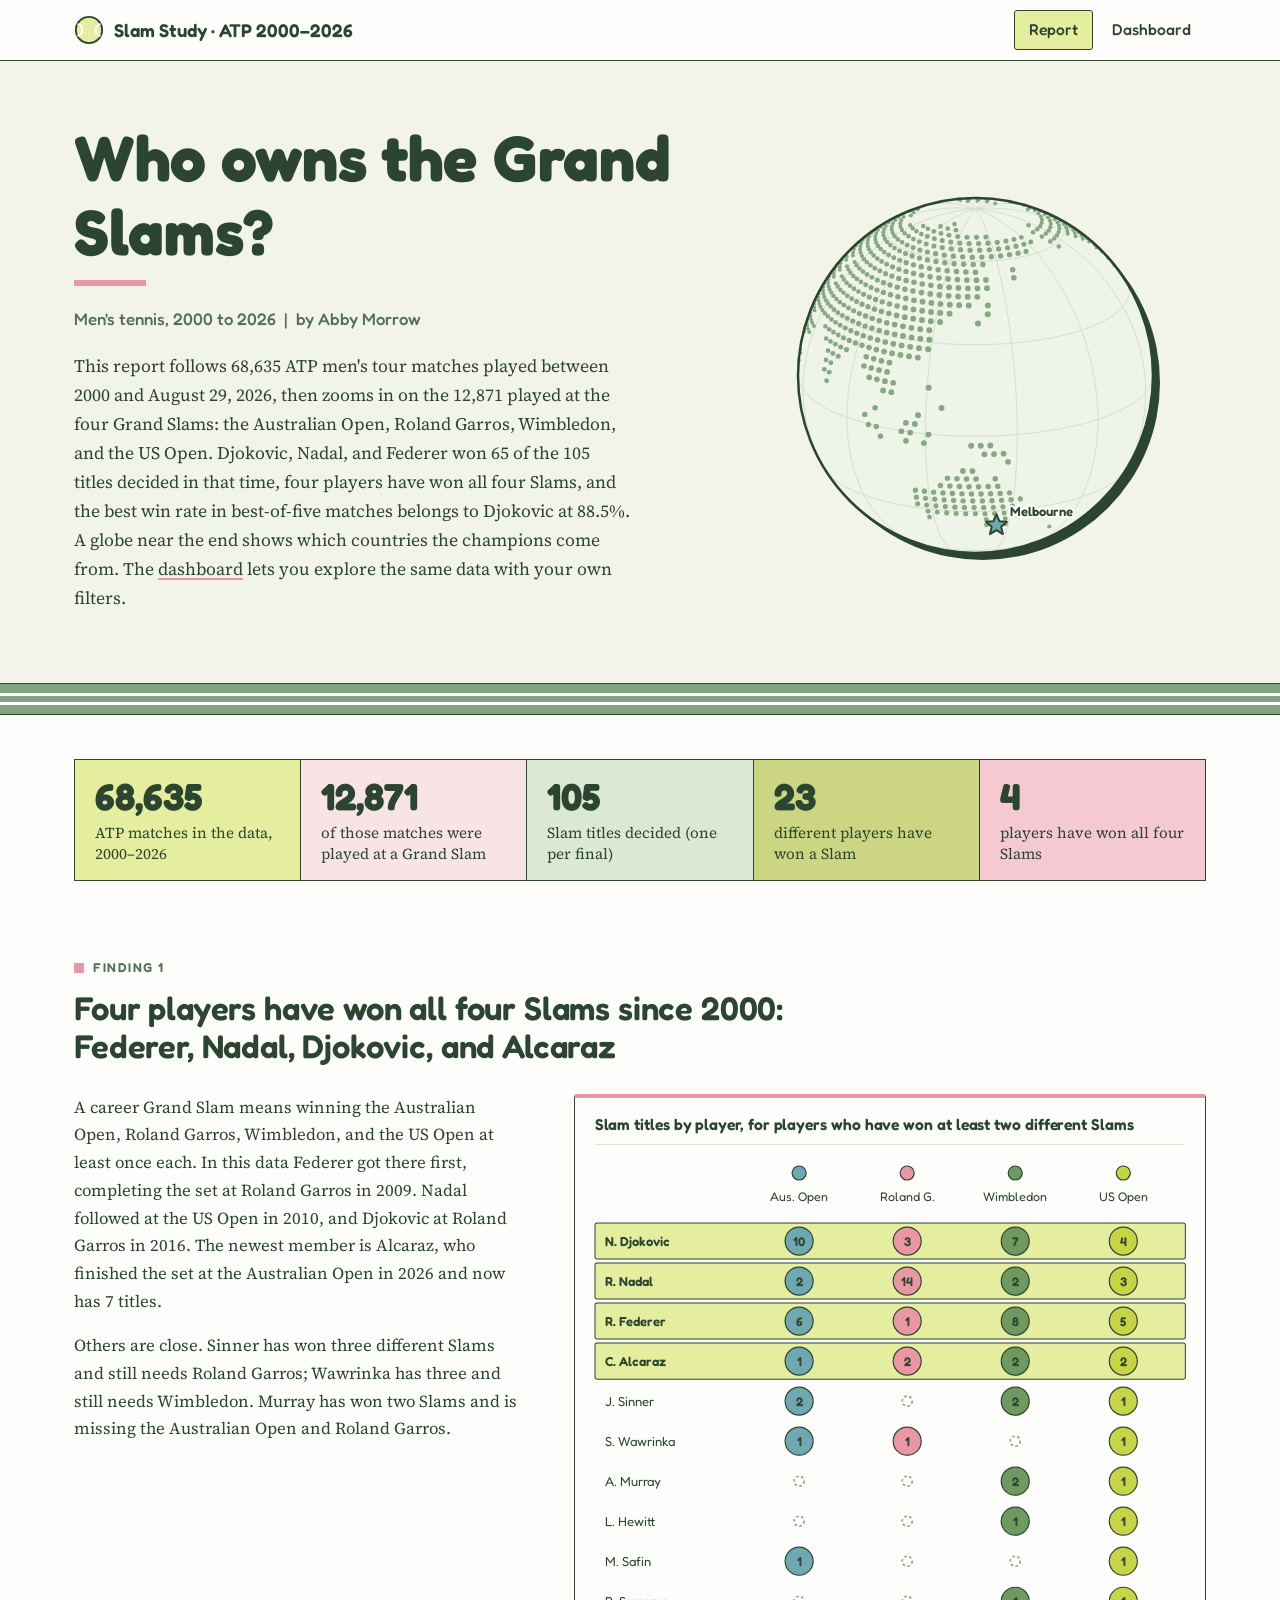
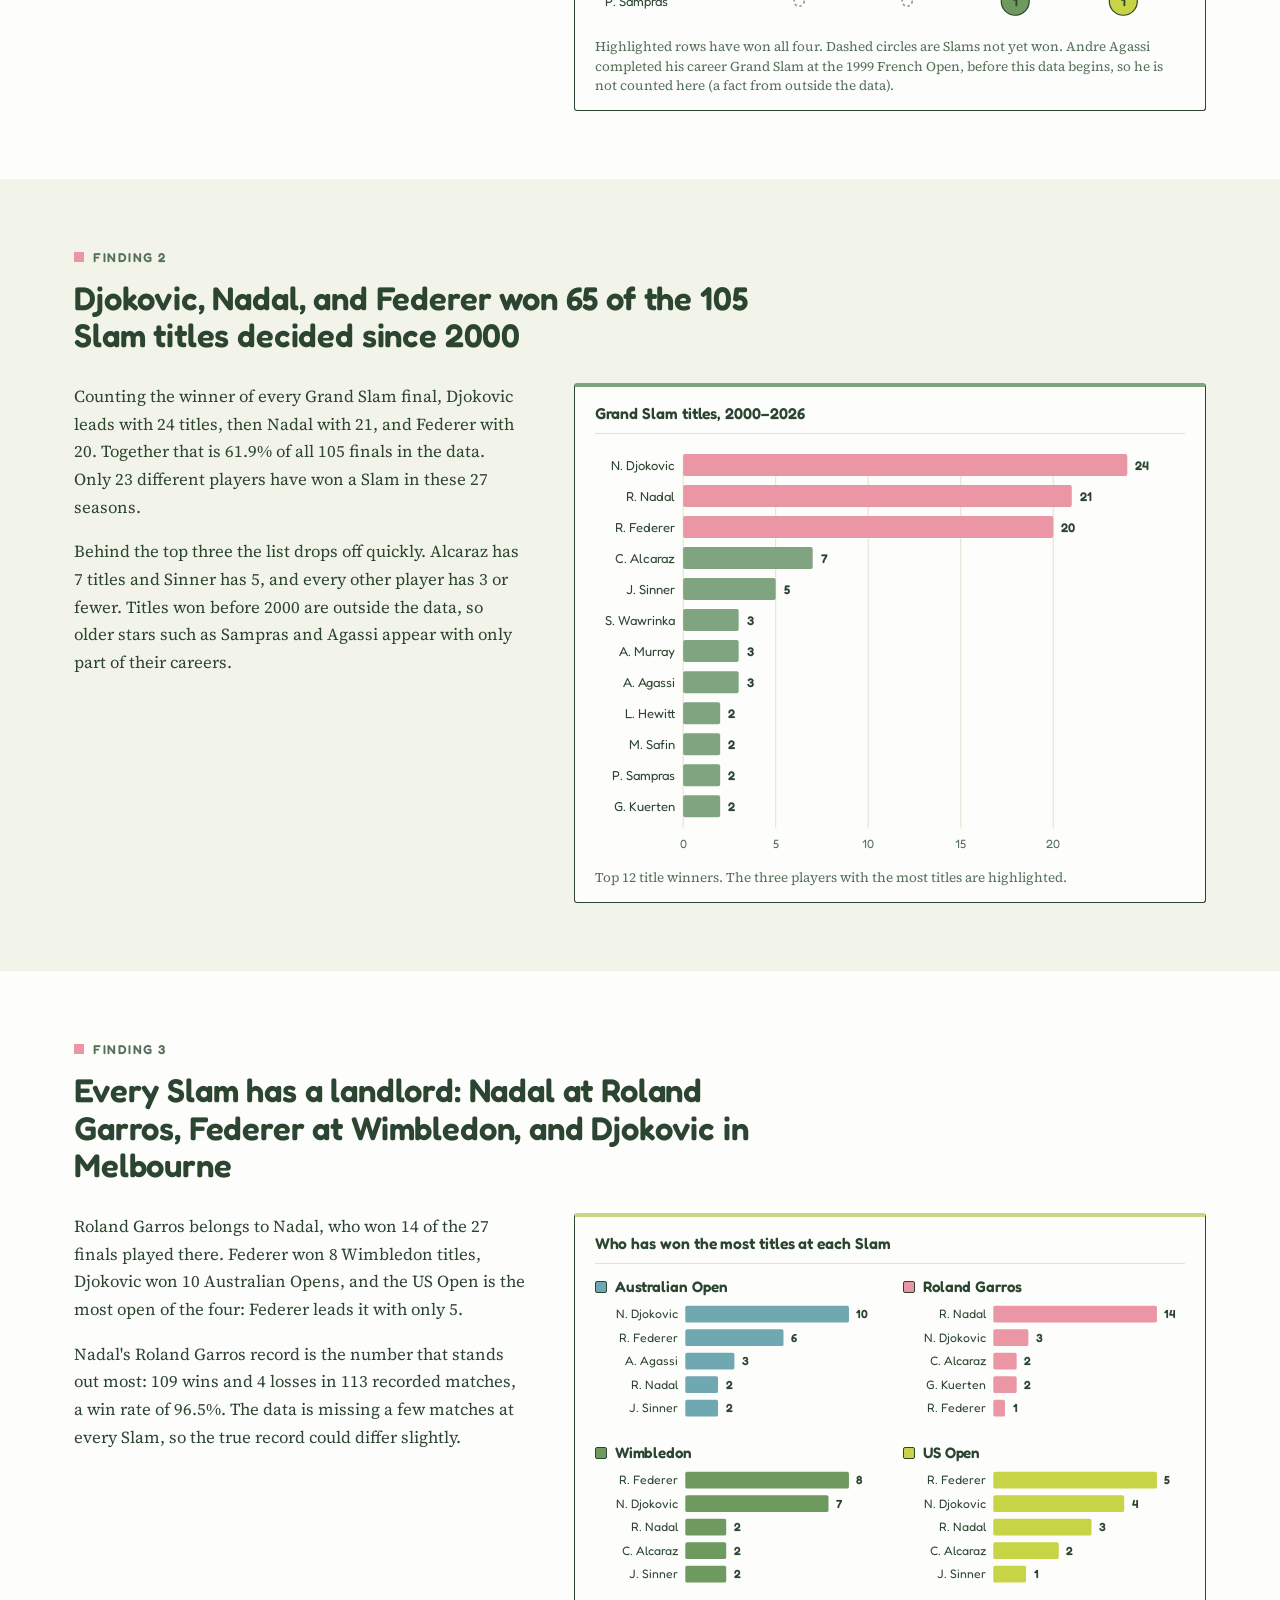
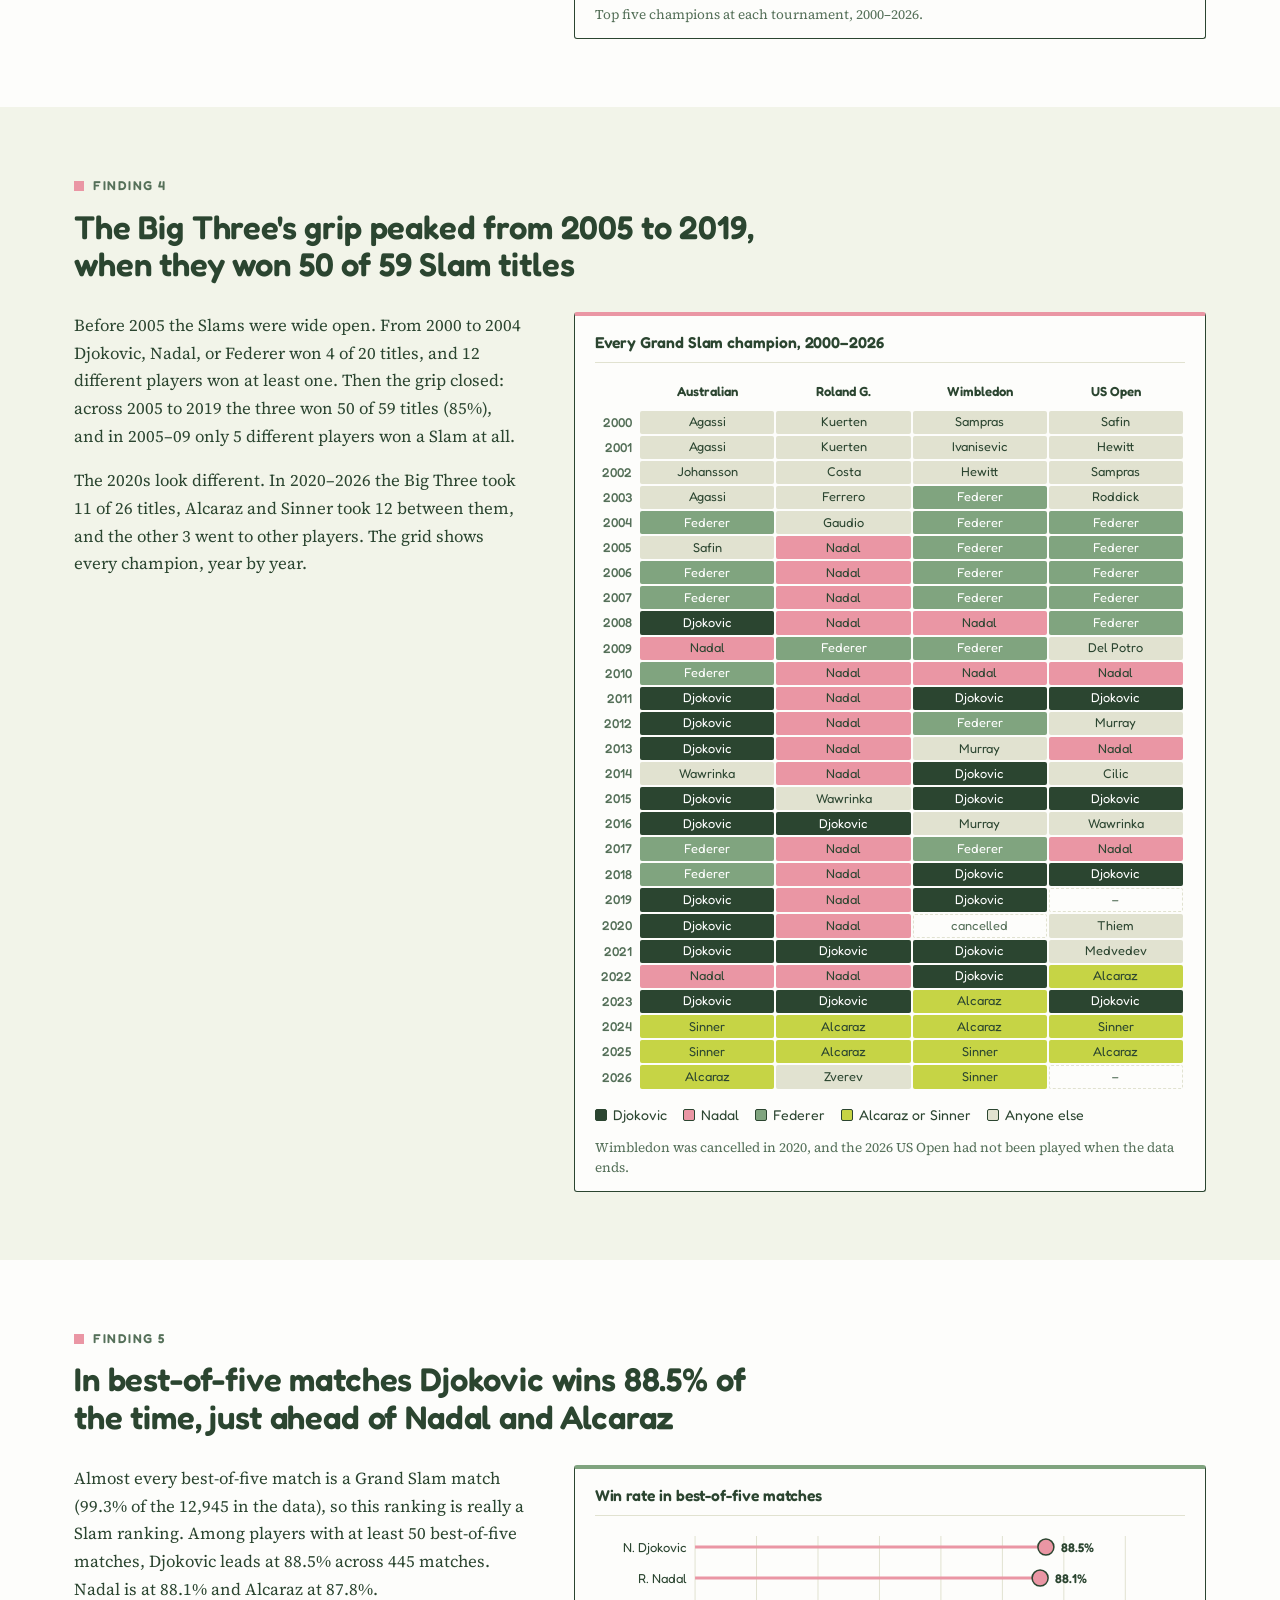
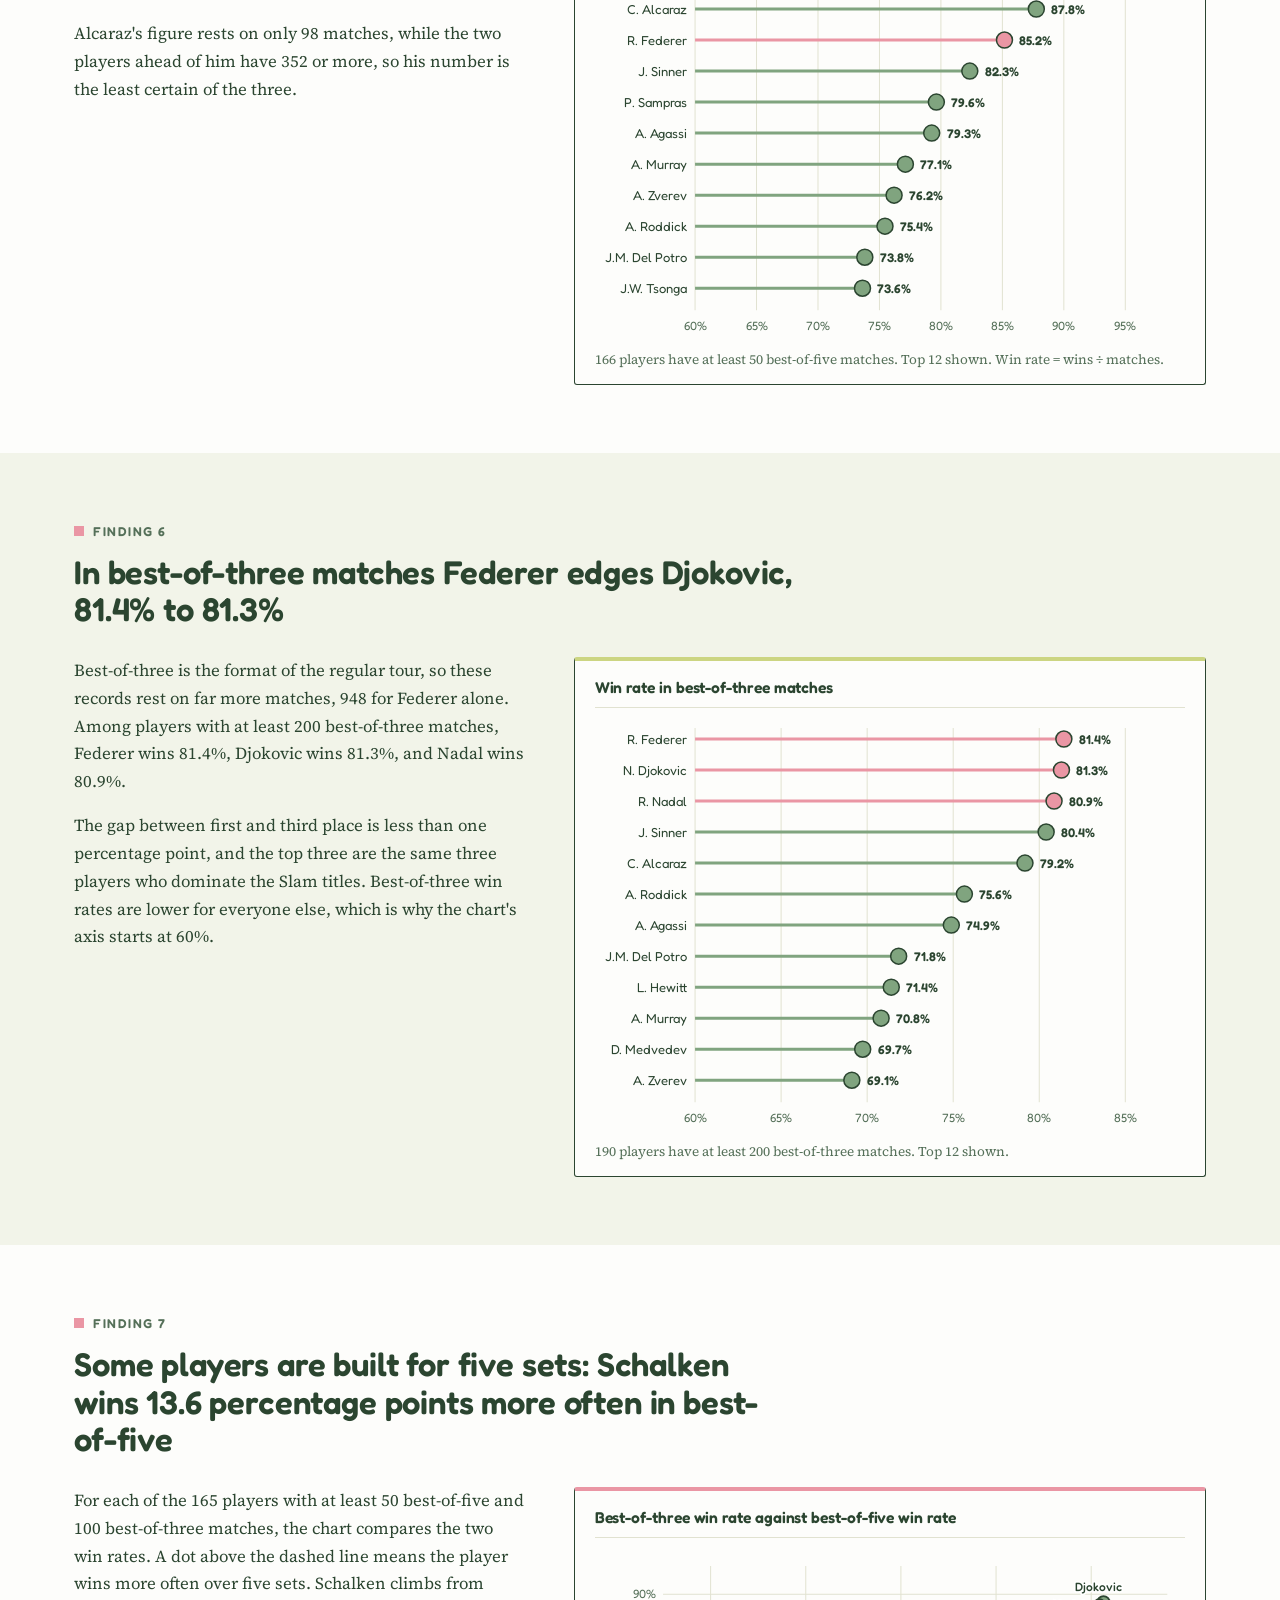
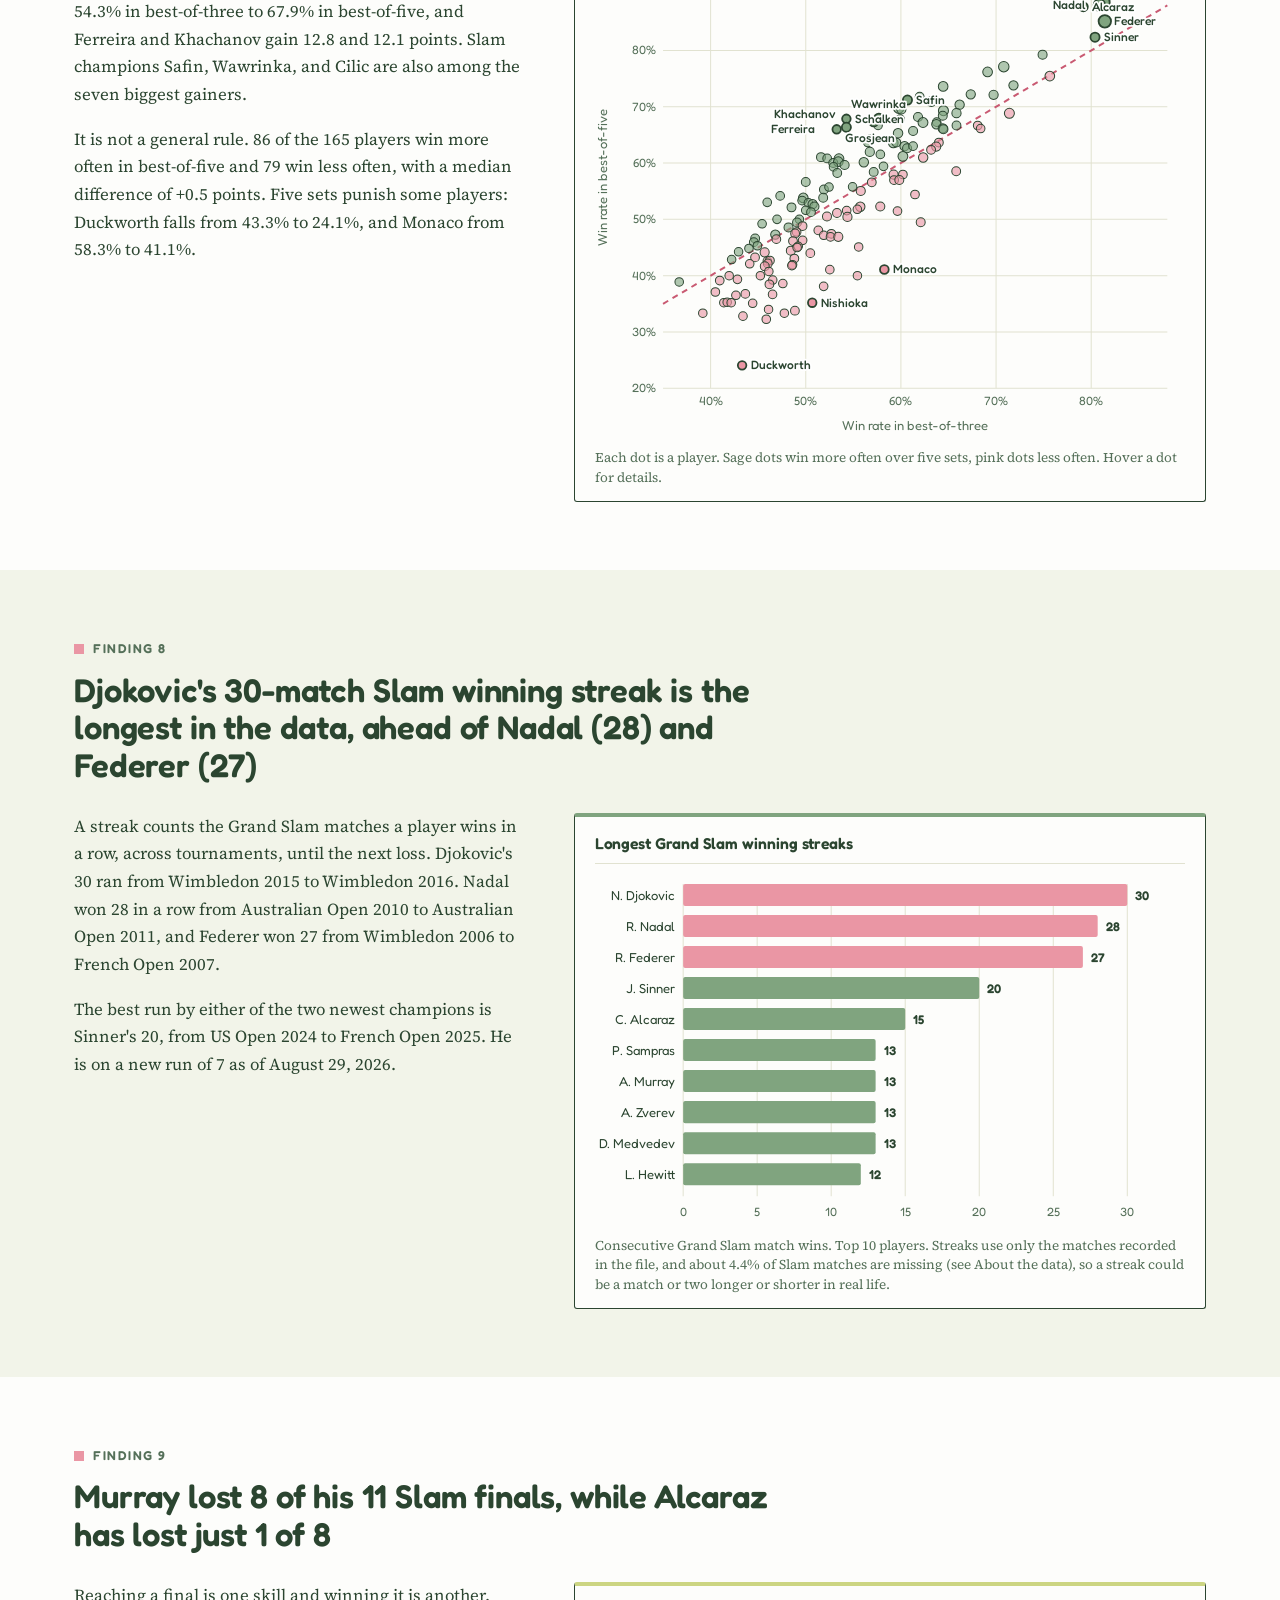
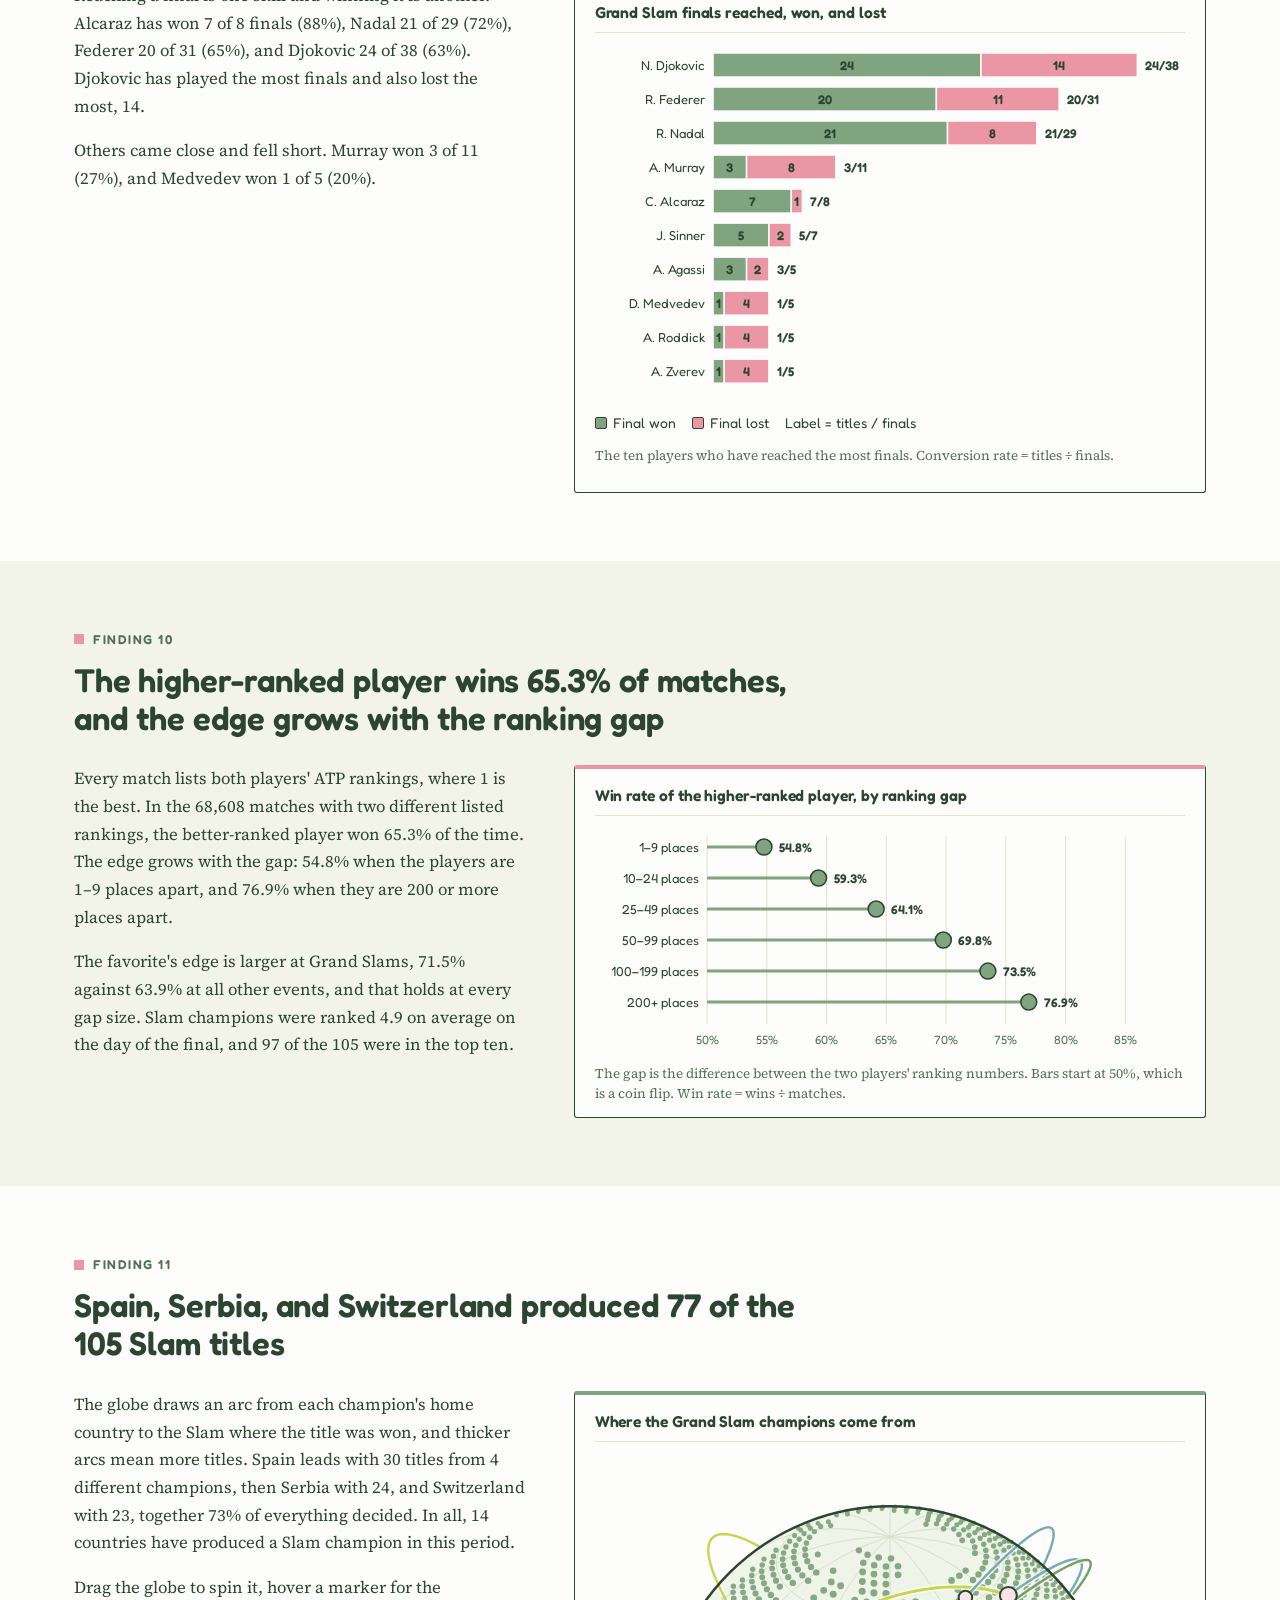
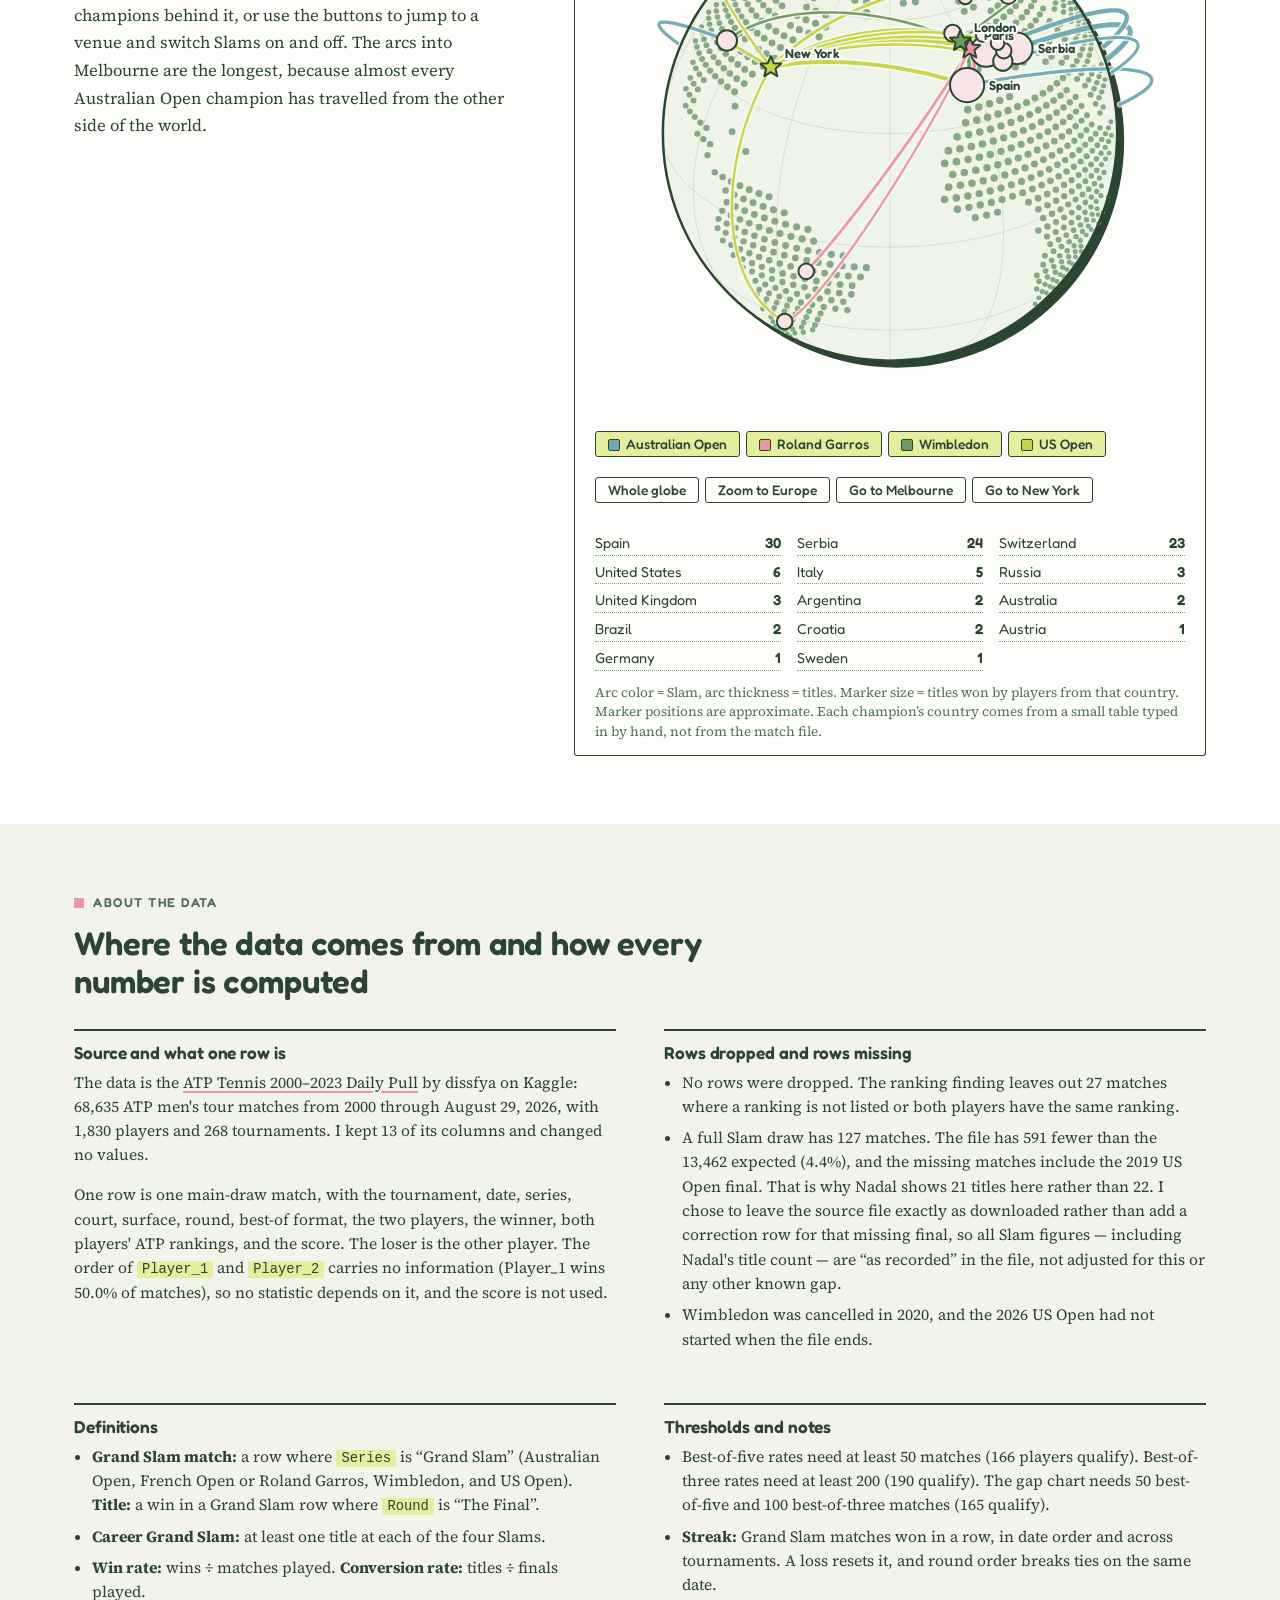
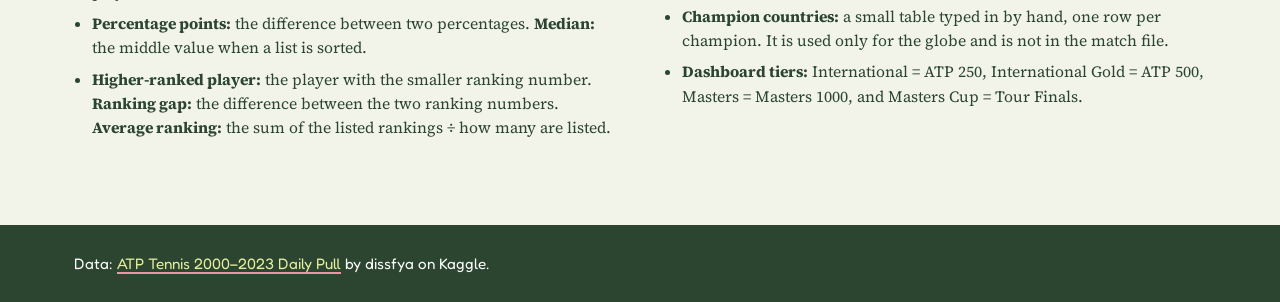
==== commit 263ef64b: "Fix live-site link, disambiguate tournament counts, and document the Nadal 21-vs-22 choice - README:" ====
--- a/index.html
+++ b/index.html
@@ -220,7 +220,7 @@
         <h3>Rows dropped and rows missing</h3>
         <ul>
           <li>No rows were dropped. The ranking finding leaves out 27 matches where a ranking is not listed or both players have the same ranking.</li>
-          <li>A full Slam draw has 127 matches. The file has 591 fewer than the 13,462 expected (4.4%), and the missing matches include the 2019 US Open final. That is why Nadal shows 21 titles here rather than 22. All Slam figures are &ldquo;as recorded&rdquo;.</li>
+          <li>A full Slam draw has 127 matches. The file has 591 fewer than the 13,462 expected (4.4%), and the missing matches include the 2019 US Open final. That is why Nadal shows 21 titles here rather than 22. I chose to leave the source file exactly as downloaded rather than add a correction row for that missing final, so all Slam figures &mdash; including Nadal's title count &mdash; are &ldquo;as recorded&rdquo; in the file, not adjusted for this or any other known gap.</li>
           <li>Wimbledon was cancelled in 2020, and the 2026 US Open had not started when the file ends.</li>
         </ul>
       </div>
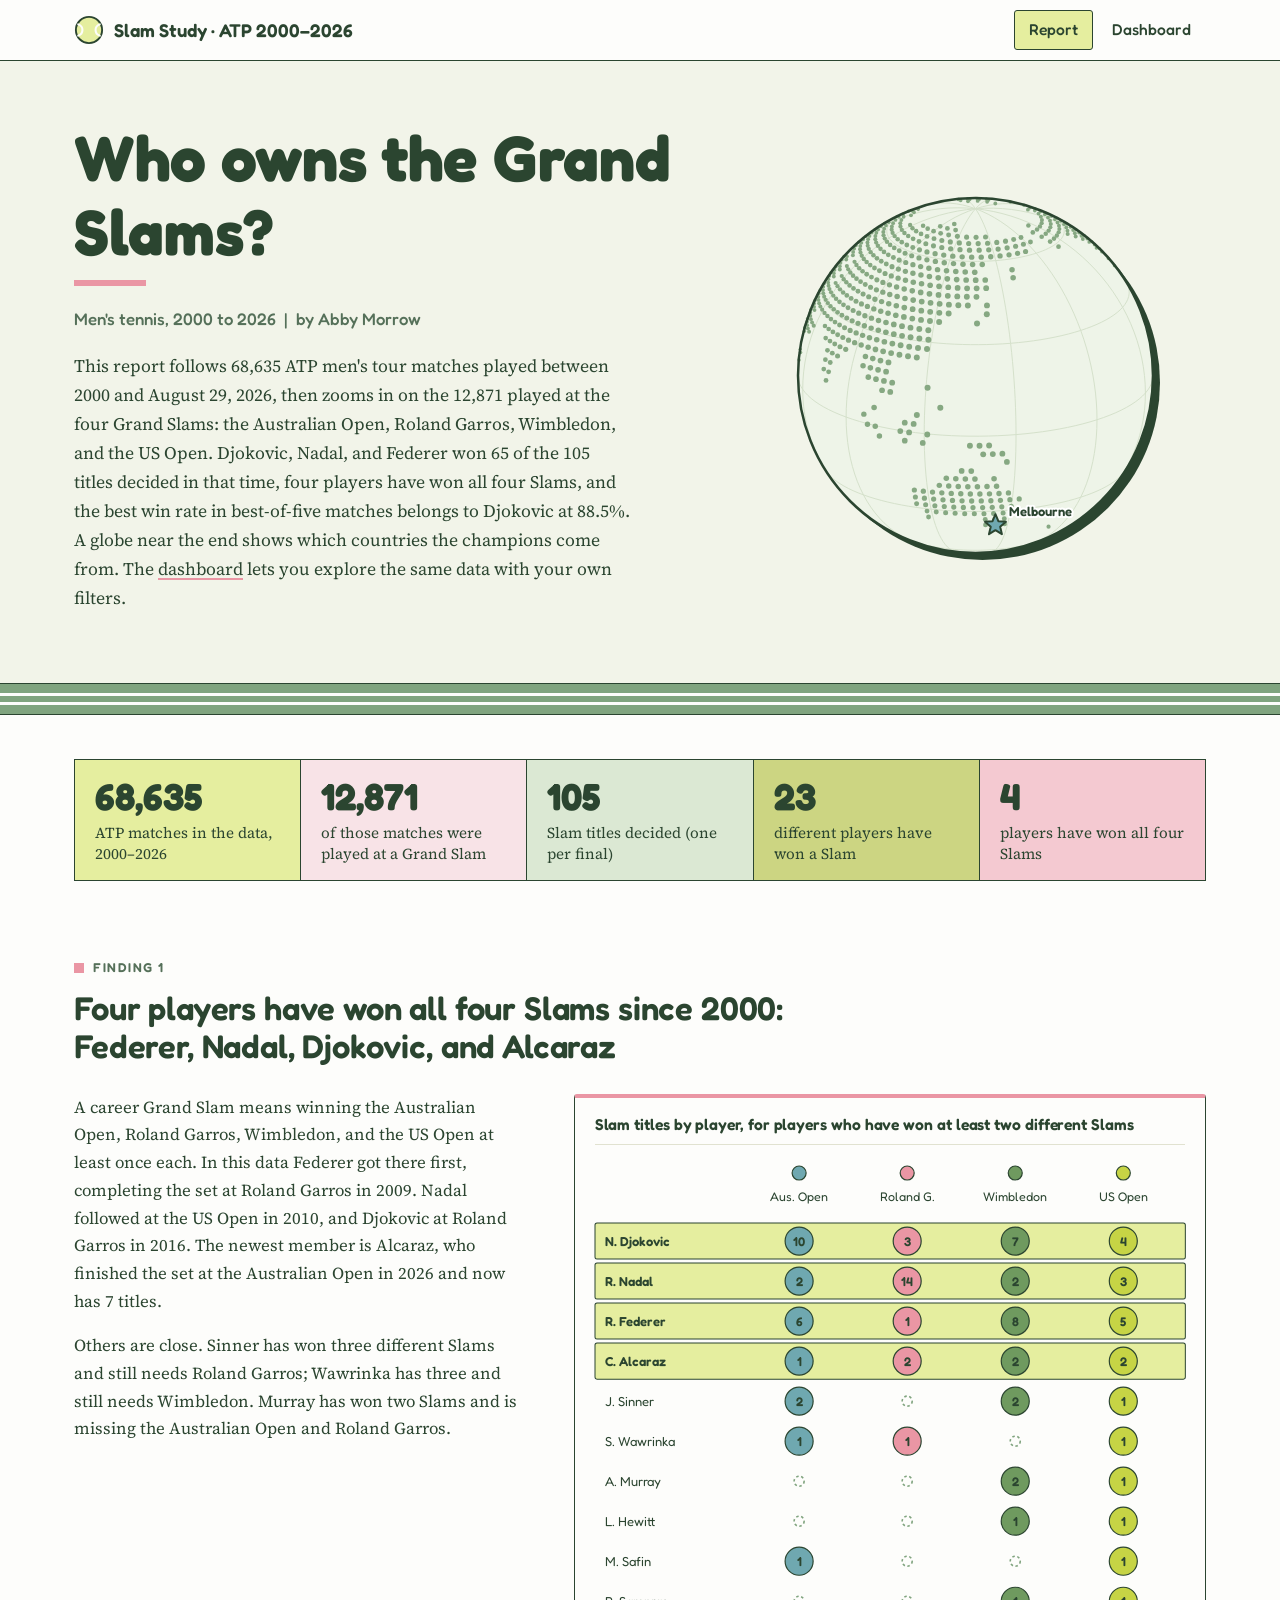
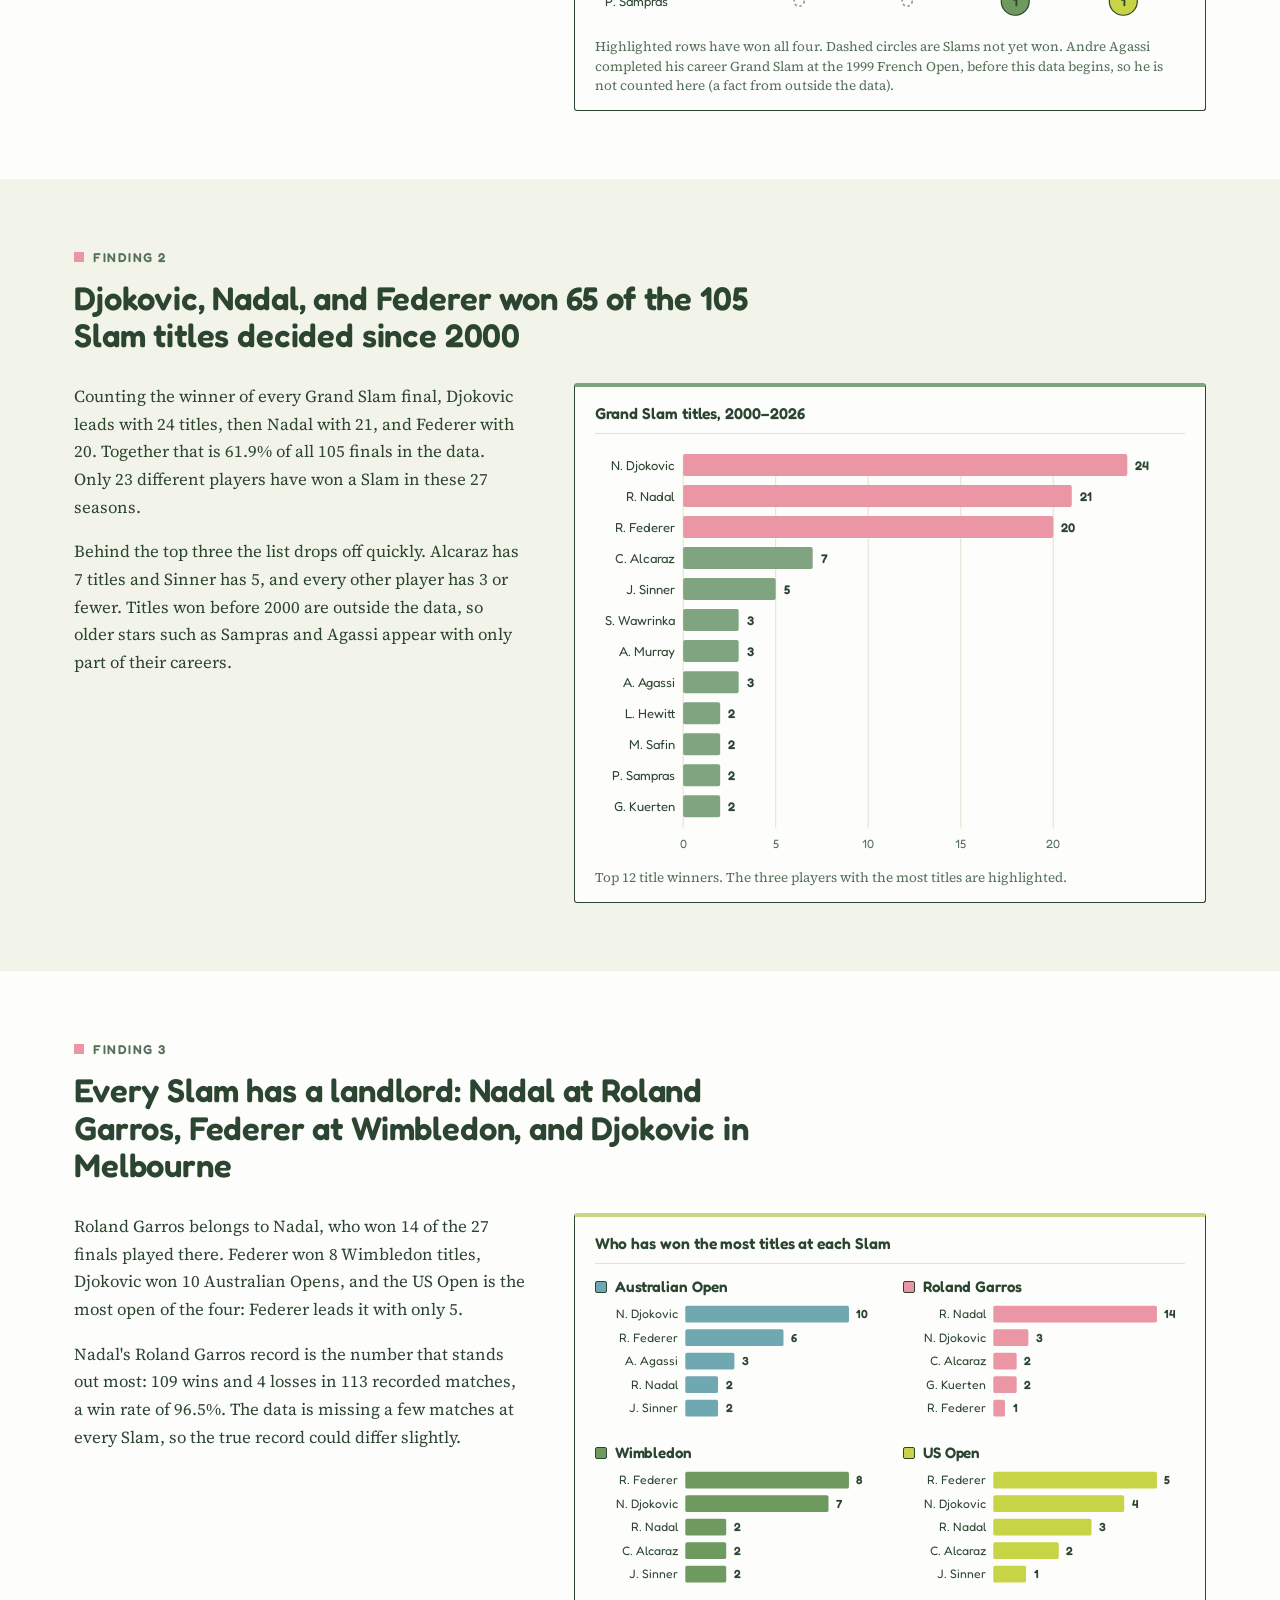
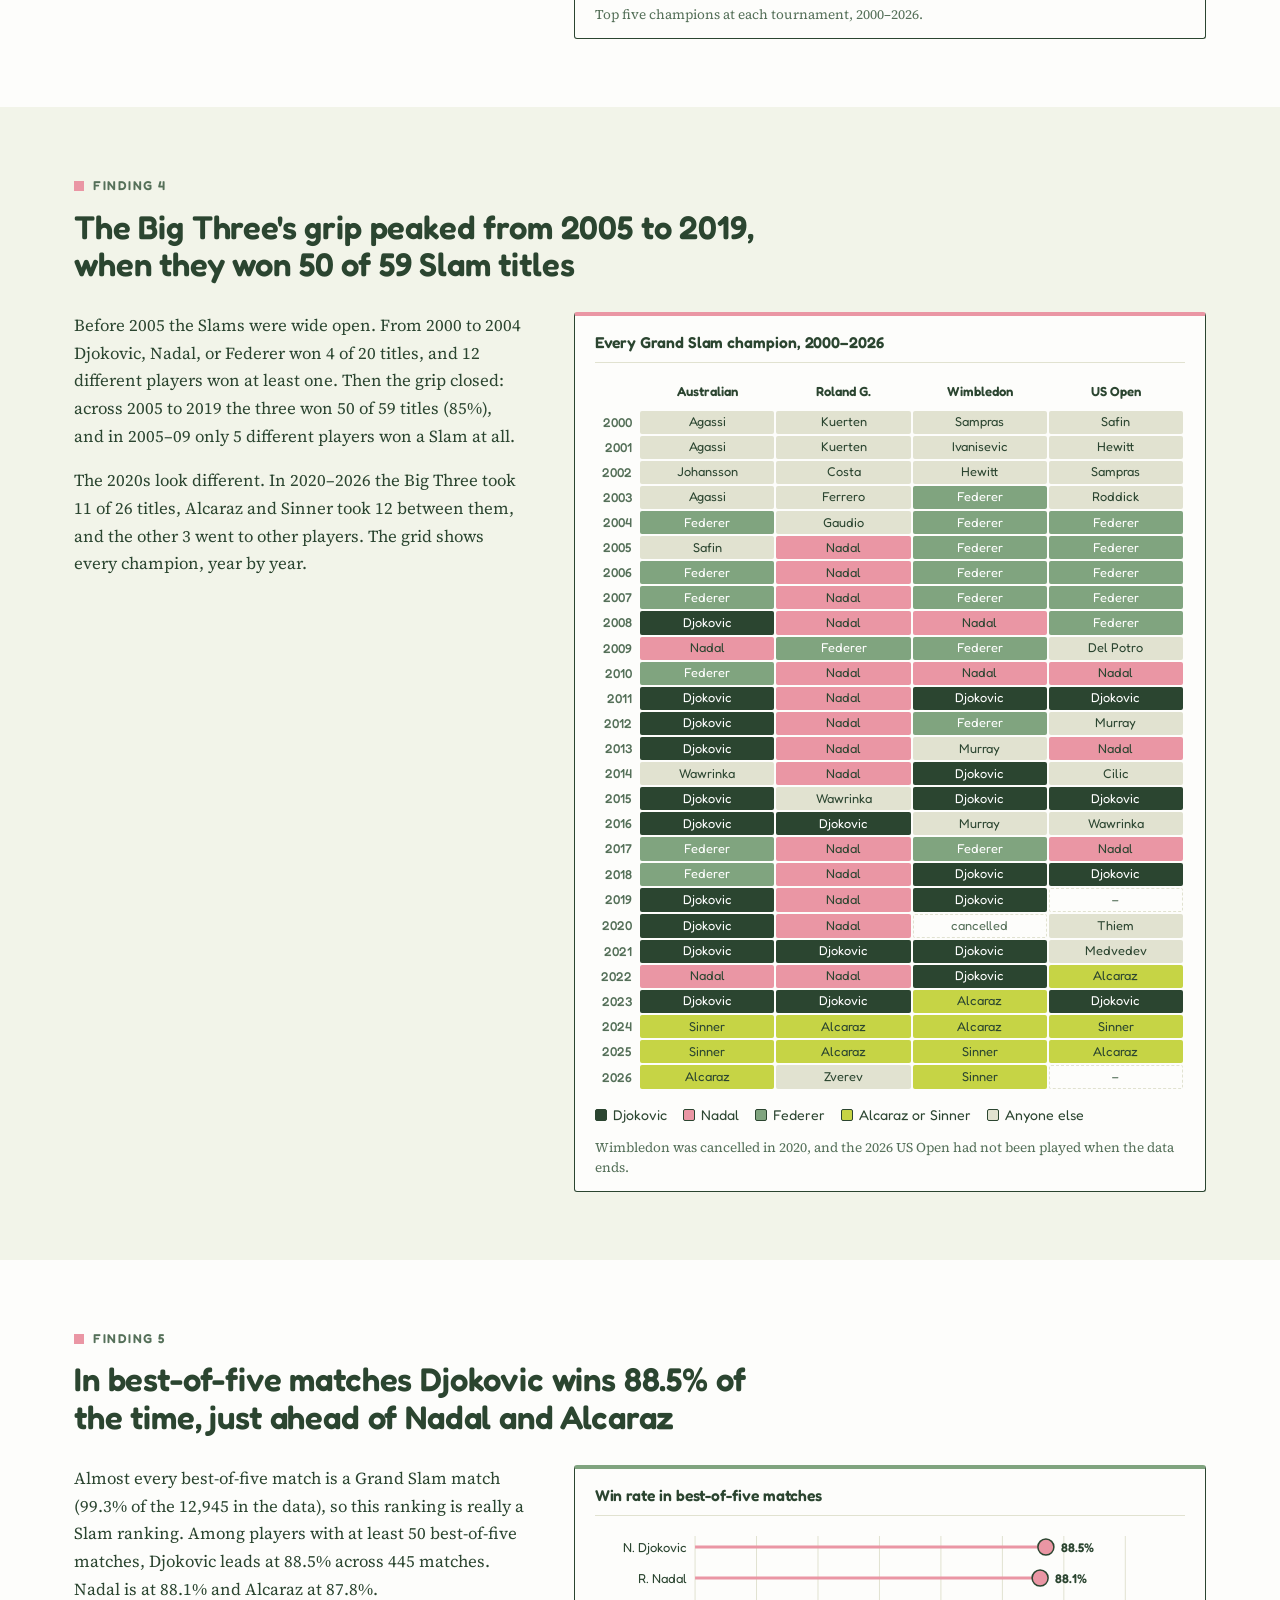
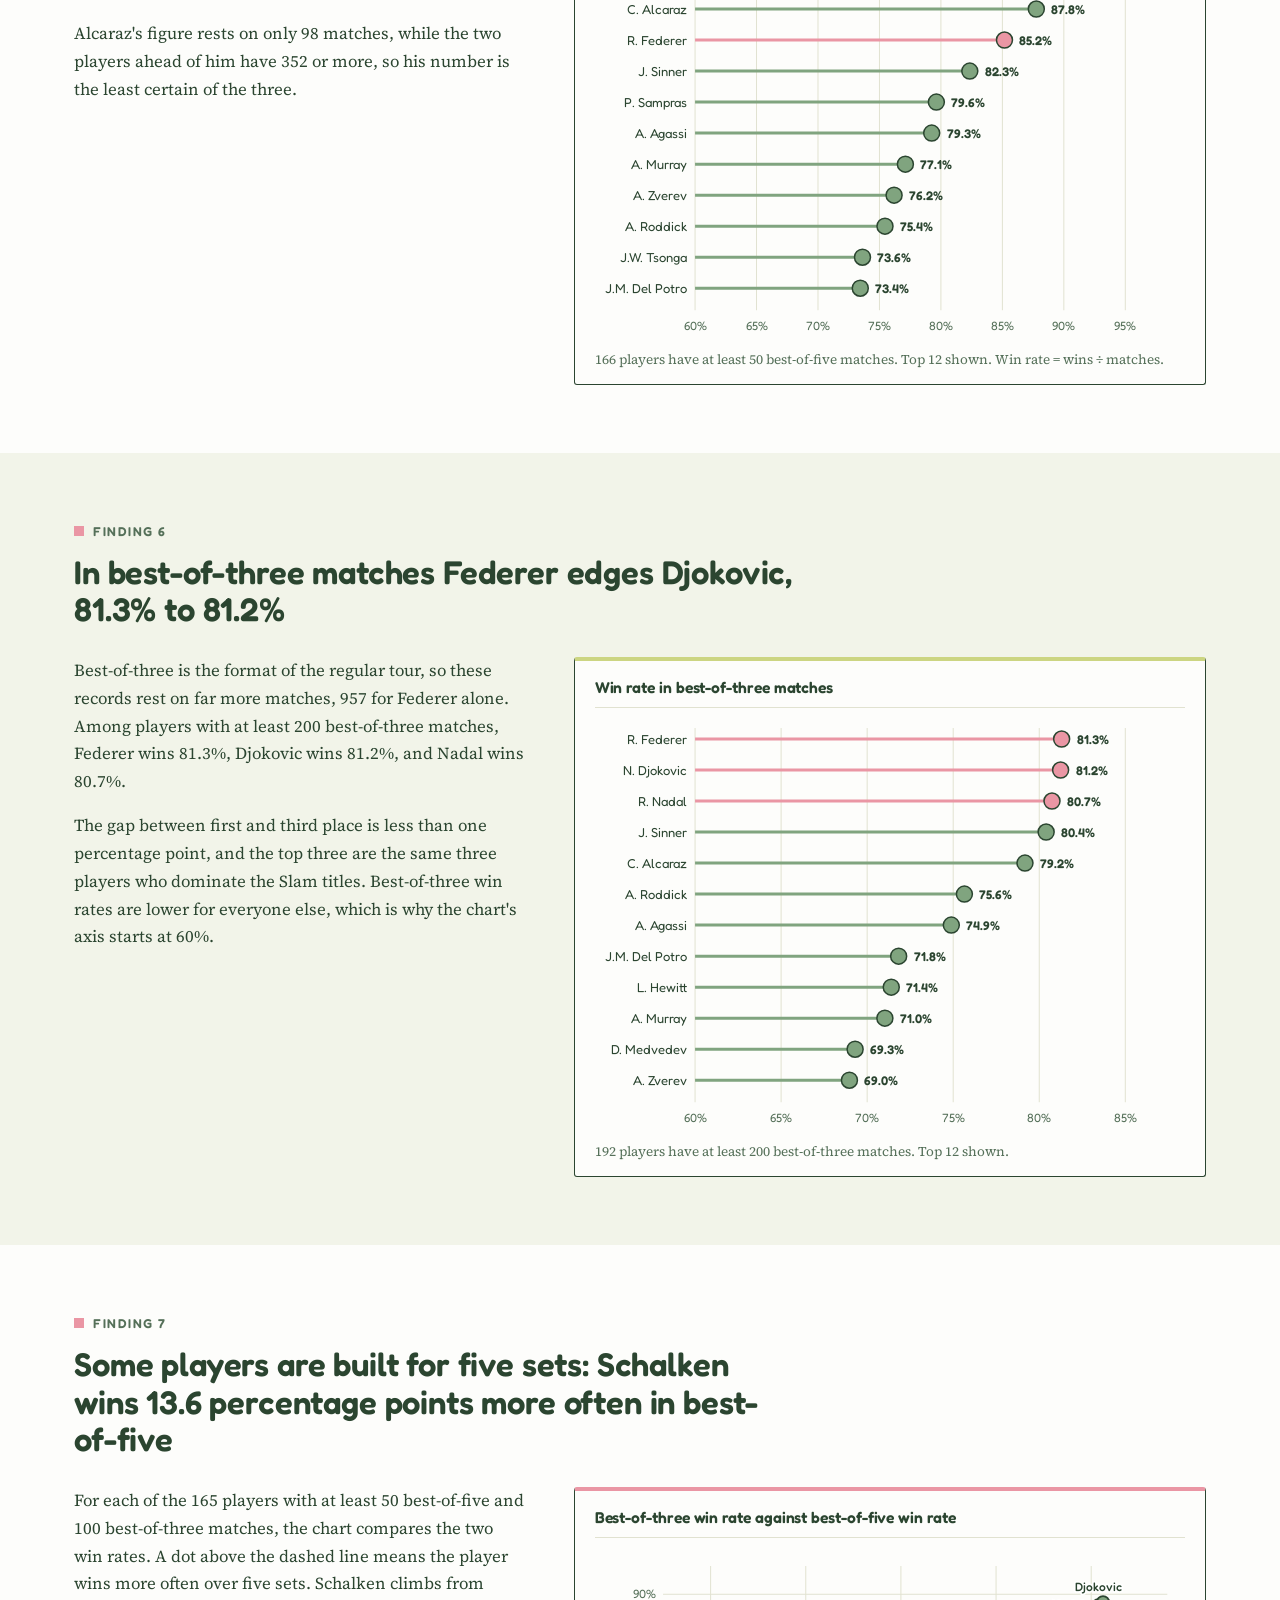
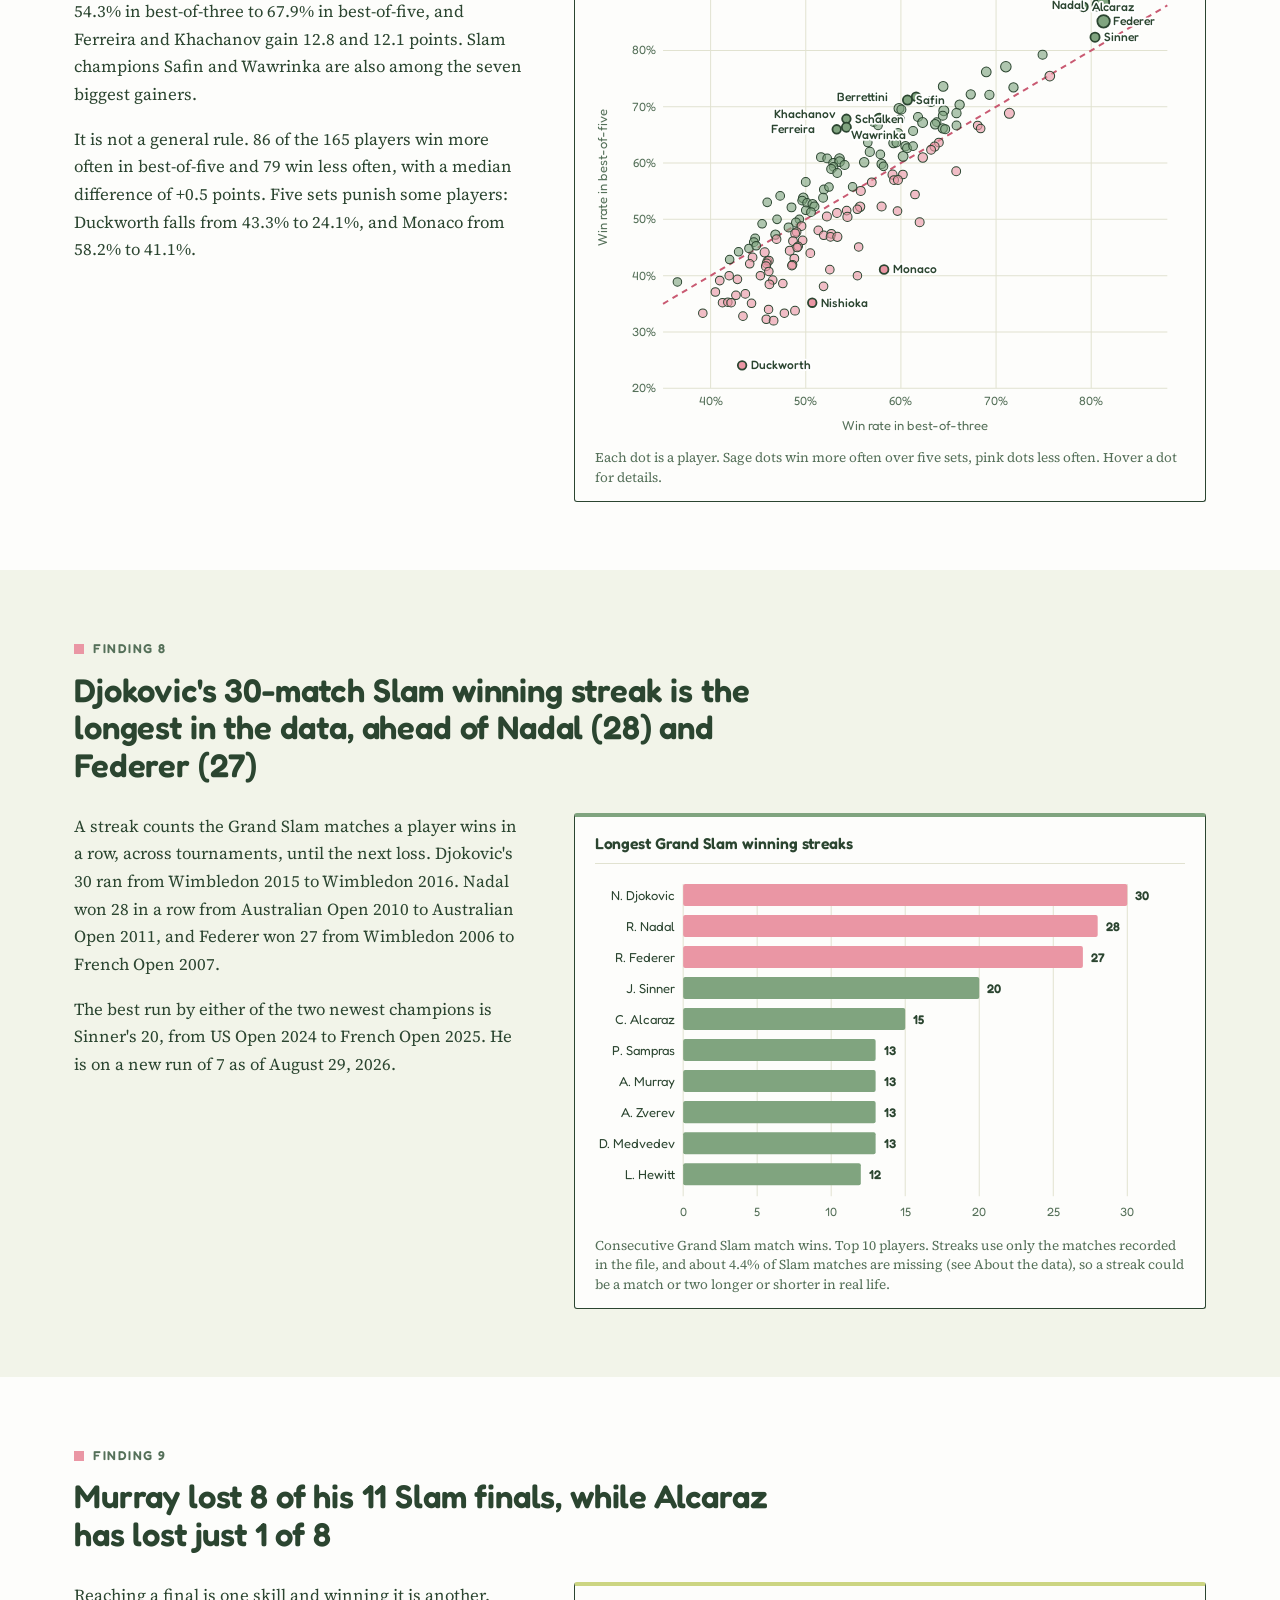
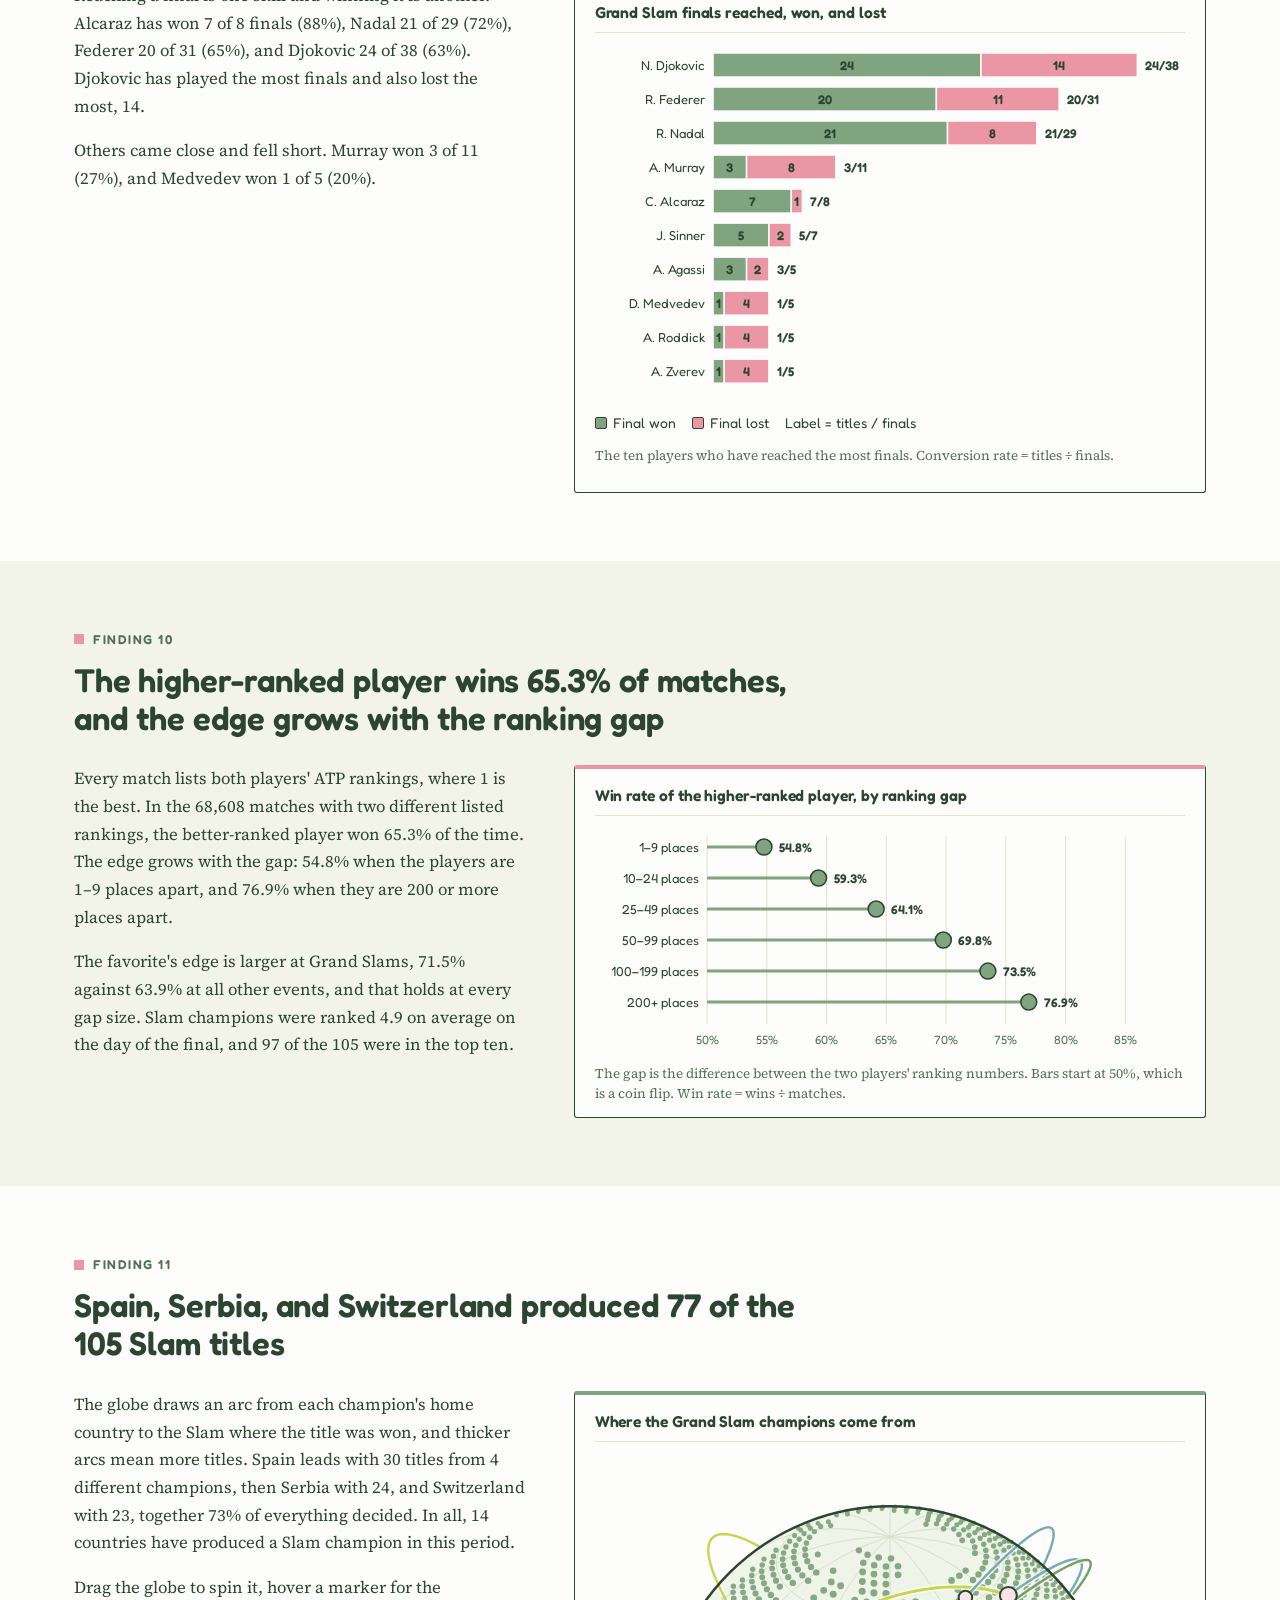
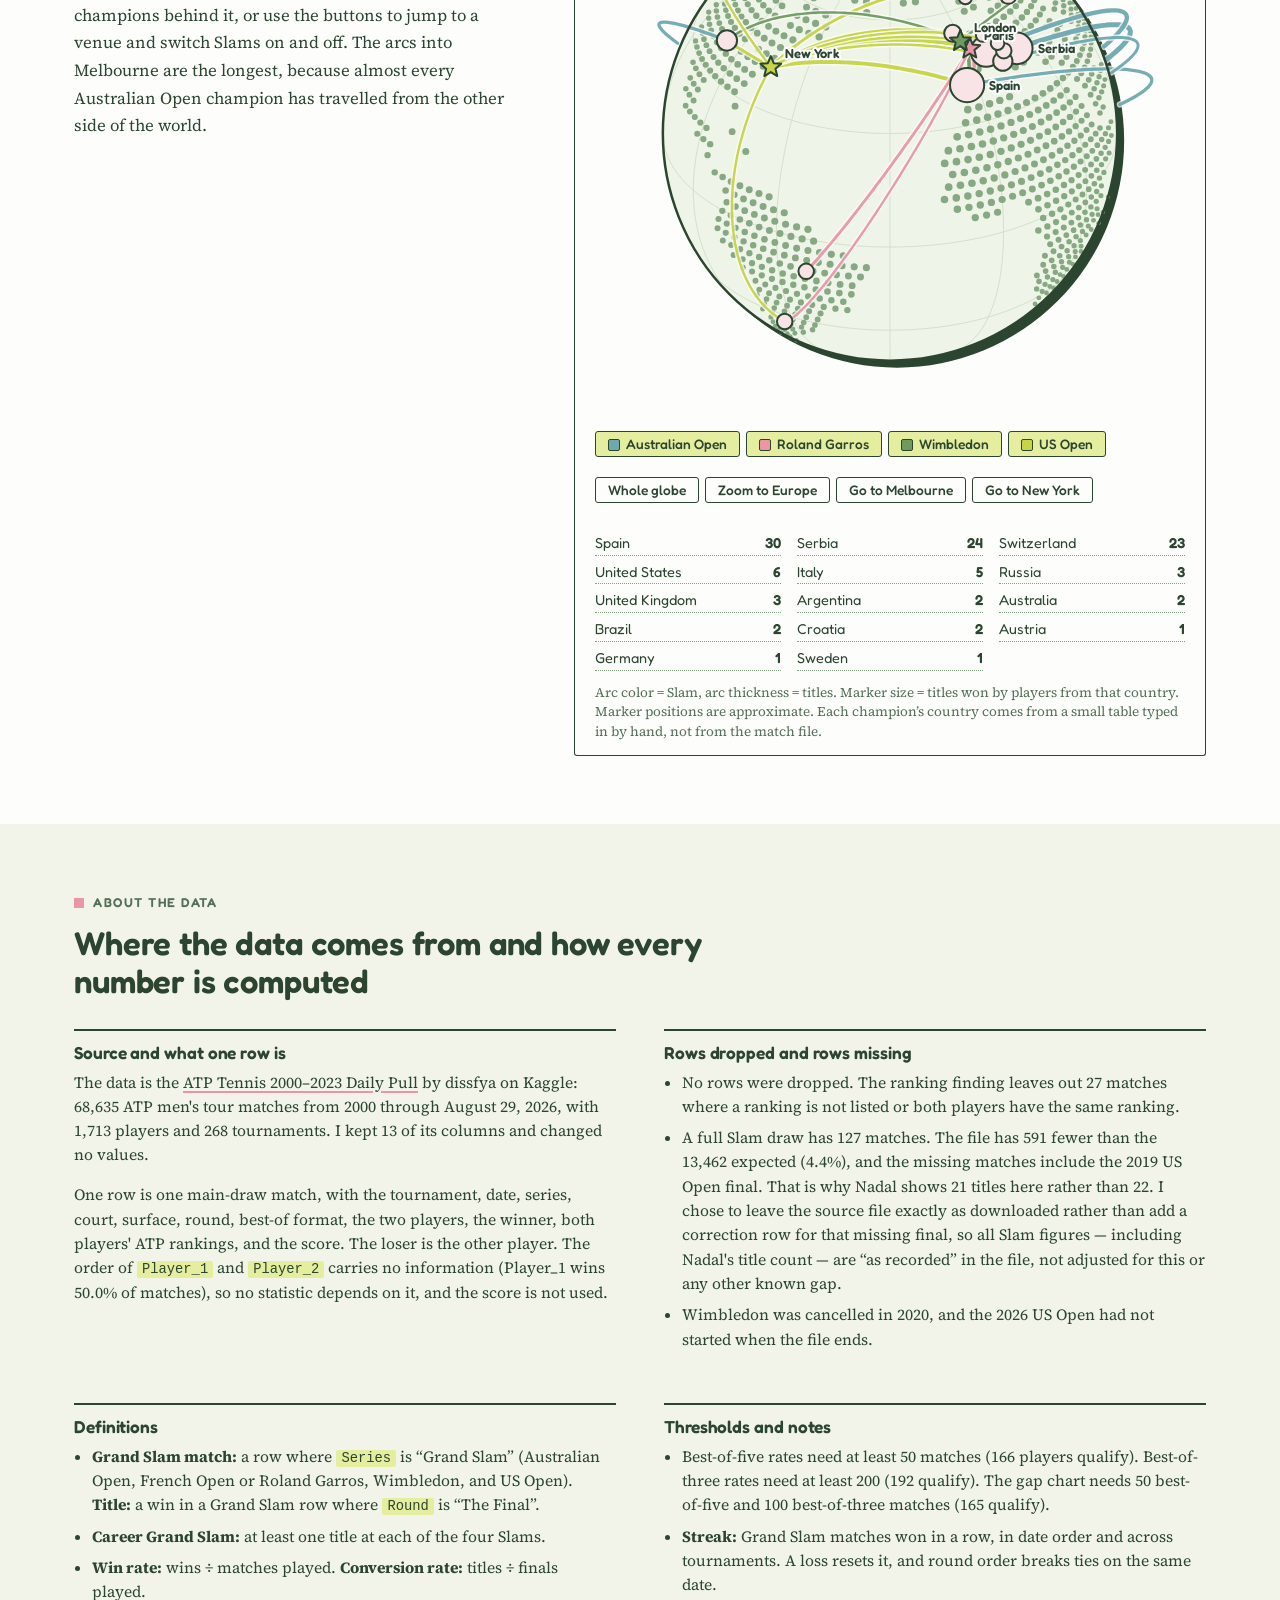
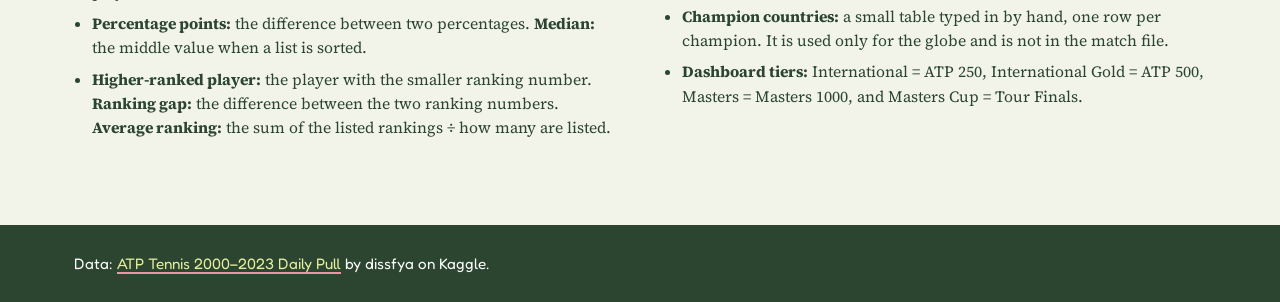
==== commit 7582ee96: "Merge duplicate player-name spellings into one canonical identity The same player was often split ac" ====
--- a/index.html
+++ b/index.html
@@ -116,13 +116,13 @@
 <section class="finding alt" aria-labelledby="f6">
   <div class="wrap">
     <div class="kicker">Finding 6</div>
-    <h2 id="f6">In best-of-three matches Federer edges Djokovic, 81.4% to 81.3%</h2>
-    <div class="finding-body">
-      <div class="finding-text">
-        <p>Best-of-three is the format of the regular tour, so these records rest on far more matches, 948 for Federer alone. Among players with at least 200 best-of-three matches, Federer wins 81.4%, Djokovic wins 81.3%, and Nadal wins 80.9%.</p>
+    <h2 id="f6">In best-of-three matches Federer edges Djokovic, 81.3% to 81.2%</h2>
+    <div class="finding-body">
+      <div class="finding-text">
+        <p>Best-of-three is the format of the regular tour, so these records rest on far more matches, 957 for Federer alone. Among players with at least 200 best-of-three matches, Federer wins 81.3%, Djokovic wins 81.2%, and Nadal wins 80.7%.</p>
         <p>The gap between first and third place is less than one percentage point, and the top three are the same three players who dominate the Slam titles. Best-of-three win rates are lower for everyone else, which is why the chart's axis starts at 60%.</p>
       </div>
-      <div class="card"><h3>Win rate in best-of-three matches</h3><div class="chart" id="c-bo3"></div><p class="chart-note">190 players have at least 200 best-of-three matches. Top 12 shown.</p></div>
+      <div class="card"><h3>Win rate in best-of-three matches</h3><div class="chart" id="c-bo3"></div><p class="chart-note">192 players have at least 200 best-of-three matches. Top 12 shown.</p></div>
     </div>
   </div>
 </section>
@@ -133,8 +133,8 @@
     <h2 id="f7">Some players are built for five sets: Schalken wins 13.6 percentage points more often in best-of-five</h2>
     <div class="finding-body">
       <div class="finding-text">
-        <p>For each of the 165 players with at least 50 best-of-five and 100 best-of-three matches, the chart compares the two win rates. A dot above the dashed line means the player wins more often over five sets. Schalken climbs from 54.3% in best-of-three to 67.9% in best-of-five, and Ferreira and Khachanov gain 12.8 and 12.1 points. Slam champions Safin, Wawrinka, and Cilic are also among the seven biggest gainers.</p>
-        <p>It is not a general rule. 86 of the 165 players win more often in best-of-five and 79 win less often, with a median difference of +0.5 points. Five sets punish some players: Duckworth falls from 43.3% to 24.1%, and Monaco from 58.3% to 41.1%.</p>
+        <p>For each of the 165 players with at least 50 best-of-five and 100 best-of-three matches, the chart compares the two win rates. A dot above the dashed line means the player wins more often over five sets. Schalken climbs from 54.3% in best-of-three to 67.9% in best-of-five, and Ferreira and Khachanov gain 12.8 and 12.1 points. Slam champions Safin and Wawrinka are also among the seven biggest gainers.</p>
+        <p>It is not a general rule. 86 of the 165 players win more often in best-of-five and 79 win less often, with a median difference of +0.5 points. Five sets punish some players: Duckworth falls from 43.3% to 24.1%, and Monaco from 58.2% to 41.1%.</p>
       </div>
       <div class="card"><h3>Best-of-three win rate against best-of-five win rate</h3><div class="chart" id="c-gap"></div><p class="chart-note">Each dot is a player. Sage dots win more often over five sets, pink dots less often. Hover a dot for details.</p></div>
     </div>
@@ -213,7 +213,7 @@
     <div class="data-grid">
       <div>
         <h3>Source and what one row is</h3>
-        <p>The data is the <a href="https://www.kaggle.com/datasets/dissfya/atp-tennis-2000-2023daily-pull">ATP Tennis 2000&ndash;2023 Daily Pull</a> by dissfya on Kaggle: 68,635 ATP men's tour matches from 2000 through August 29, 2026, with 1,830 players and 268 tournaments. I kept 13 of its columns and changed no values.</p>
+        <p>The data is the <a href="https://www.kaggle.com/datasets/dissfya/atp-tennis-2000-2023daily-pull">ATP Tennis 2000&ndash;2023 Daily Pull</a> by dissfya on Kaggle: 68,635 ATP men's tour matches from 2000 through August 29, 2026, with 1,713 players and 268 tournaments. I kept 13 of its columns and changed no values.</p>
         <p>One row is one main-draw match, with the tournament, date, series, court, surface, round, best-of format, the two players, the winner, both players' ATP rankings, and the score. The loser is the other player. The order of <code>Player_1</code> and <code>Player_2</code> carries no information (Player_1 wins 50.0% of matches), so no statistic depends on it, and the score is not used.</p>
       </div>
       <div>
@@ -237,7 +237,7 @@
       <div>
         <h3>Thresholds and notes</h3>
         <ul>
-          <li>Best-of-five rates need at least 50 matches (166 players qualify). Best-of-three rates need at least 200 (190 qualify). The gap chart needs 50 best-of-five and 100 best-of-three matches (165 qualify).</li>
+          <li>Best-of-five rates need at least 50 matches (166 players qualify). Best-of-three rates need at least 200 (192 qualify). The gap chart needs 50 best-of-five and 100 best-of-three matches (165 qualify).</li>
           <li><b>Streak:</b> Grand Slam matches won in a row, in date order and across tournaments. A loss resets it, and round order breaks ties on the same date.</li>
           <li><b>Champion countries:</b> a small table typed in by hand, one row per champion. It is used only for the globe and is not in the match file.</li>
           <li><b>Dashboard tiers:</b> International = ATP 250, International Gold = ATP 500, Masters = Masters 1000, and Masters Cup = Tour Finals.</li>
@@ -250,7 +250,7 @@
 
 <footer class="site-foot"><div class="wrap">Data: <a href="https://www.kaggle.com/datasets/dissfya/atp-tennis-2000-2023daily-pull">ATP Tennis 2000&ndash;2023 Daily Pull</a> by dissfya on Kaggle.</div></footer>
 
-<script type="application/json" id="report-data">{"meta":{"rows_raw":68635,"rows_total":68635,"columns":13,"first_year":2000,"last_year":2026,"last_date":"2026-08-29","seasons":27,"players":1830,"tournaments":268,"slam_matches":12871,"slam_titles":105,"champions":23},"titles":[{"player":"Djokovic N.","name":"N. Djokovic","total":24,"n_slams":4,"AO":10,"RG":3,"W":7,"USO":4},{"player":"Nadal R.","name":"R. Nadal","total":21,"n_slams":4,"AO":2,"RG":14,"W":2,"USO":3},{"player":"Federer R.","name":"R. Federer","total":20,"n_slams":4,"AO":6,"RG":1,"W":8,"USO":5},{"player":"Alcaraz C.","name":"C. Alcaraz","total":7,"n_slams":4,"AO":1,"RG":2,"W":2,"USO":2},{"player":"Sinner J.","name":"J. Sinner","total":5,"n_slams":3,"AO":2,"RG":0,"W":2,"USO":1},{"player":"Wawrinka S.","name":"S. Wawrinka","total":3,"n_slams":3,"AO":1,"RG":1,"W":0,"USO":1},{"player":"Murray A.","name":"A. Murray","total":3,"n_slams":2,"AO":0,"RG":0,"W":2,"USO":1},{"player":"Agassi A.","name":"A. Agassi","total":3,"n_slams":1,"AO":3,"RG":0,"W":0,"USO":0},{"player":"Hewitt L.","name":"L. Hewitt","total":2,"n_slams":2,"AO":0,"RG":0,"W":1,"USO":1},{"player":"Safin M.","name":"M. Safin","total":2,"n_slams":2,"AO":1,"RG":0,"W":0,"USO":1},{"player":"Sampras P.","name":"P. Sampras","total":2,"n_slams":2,"AO":0,"RG":0,"W":1,"USO":1},{"player":"Kuerten G.","name":"G. Kuerten","total":2,"n_slams":1,"AO":0,"RG":2,"W":0,"USO":0},{"player":"Cilic M.","name":"M. Cilic","total":1,"n_slams":1,"AO":0,"RG":0,"W":0,"USO":1},{"player":"Costa A.","name":"A. Costa","total":1,"n_slams":1,"AO":0,"RG":1,"W":0,"USO":0},{"player":"Del Potro J.M.","name":"J.M. Del Potro","total":1,"n_slams":1,"AO":0,"RG":0,"W":0,"USO":1},{"player":"Ferrero J.C.","name":"J.C. Ferrero","total":1,"n_slams":1,"AO":0,"RG":1,"W":0,"USO":0},{"player":"Gaudio G.","name":"G. Gaudio","total":1,"n_slams":1,"AO":0,"RG":1,"W":0,"USO":0},{"player":"Ivanisevic G.","name":"G. Ivanisevic","total":1,"n_slams":1,"AO":0,"RG":0,"W":1,"USO":0},{"player":"Johansson T.","name":"T. Johansson","total":1,"n_slams":1,"AO":1,"RG":0,"W":0,"USO":0},{"player":"Medvedev D.","name":"D. Medvedev","total":1,"n_slams":1,"AO":0,"RG":0,"W":0,"USO":1},{"player":"Roddick A.","name":"A. Roddick","total":1,"n_slams":1,"AO":0,"RG":0,"W":0,"USO":1},{"player":"Thiem D.","name":"D. Thiem","total":1,"n_slams":1,"AO":0,"RG":0,"W":0,"USO":1},{"player":"Zverev A.","name":"A. Zverev","total":1,"n_slams":1,"AO":0,"RG":1,"W":0,"USO":0}],"career":[{"player":"Federer R.","name":"R. Federer","completed":"2009-06-07","completed_year":2009,"completed_at":"Roland Garros","titles":20},{"player":"Nadal R.","name":"R. Nadal","completed":"2010-09-12","completed_year":2010,"completed_at":"US Open","titles":21},{"player":"Djokovic N.","name":"N. Djokovic","completed":"2016-06-05","completed_year":2016,"completed_at":"Roland Garros","titles":24},{"player":"Alcaraz C.","name":"C. Alcaraz","completed":"2026-02-01","completed_year":2026,"completed_at":"Australian Open","titles":7}],"slam_grid":[{"player":"Djokovic N.","name":"N. Djokovic","total":24,"n_slams":4,"AO":10,"RG":3,"W":7,"USO":4,"career":true},{"player":"Nadal R.","name":"R. Nadal","total":21,"n_slams":4,"AO":2,"RG":14,"W":2,"USO":3,"career":true},{"player":"Federer R.","name":"R. Federer","total":20,"n_slams":4,"AO":6,"RG":1,"W":8,"USO":5,"career":true},{"player":"Alcaraz C.","name":"C. Alcaraz","total":7,"n_slams":4,"AO":1,"RG":2,"W":2,"USO":2,"career":true},{"player":"Sinner J.","name":"J. Sinner","total":5,"n_slams":3,"AO":2,"RG":0,"W":2,"USO":1,"career":false},{"player":"Wawrinka S.","name":"S. Wawrinka","total":3,"n_slams":3,"AO":1,"RG":1,"W":0,"USO":1,"career":false},{"player":"Murray A.","name":"A. Murray","total":3,"n_slams":2,"AO":0,"RG":0,"W":2,"USO":1,"career":false},{"player":"Hewitt L.","name":"L. Hewitt","total":2,"n_slams":2,"AO":0,"RG":0,"W":1,"USO":1,"career":false},{"player":"Safin M.","name":"M. Safin","total":2,"n_slams":2,"AO":1,"RG":0,"W":0,"USO":1,"career":false},{"player":"Sampras P.","name":"P. Sampras","total":2,"n_slams":2,"AO":0,"RG":0,"W":1,"USO":1,"career":false}],"missing_one":{"Sinner J.":"Roland Garros","Wawrinka S.":"Wimbledon"},"by_slam":{"AO":[{"player":"Djokovic N.","name":"N. Djokovic","titles":10},{"player":"Federer R.","name":"R. Federer","titles":6},{"player":"Agassi A.","name":"A. Agassi","titles":3},{"player":"Nadal R.","name":"R. Nadal","titles":2},{"player":"Sinner J.","name":"J. Sinner","titles":2},{"player":"Alcaraz C.","name":"C. Alcaraz","titles":1}],"RG":[{"player":"Nadal R.","name":"R. Nadal","titles":14},{"player":"Djokovic N.","name":"N. Djokovic","titles":3},{"player":"Alcaraz C.","name":"C. Alcaraz","titles":2},{"player":"Kuerten G.","name":"G. Kuerten","titles":2},{"player":"Federer R.","name":"R. Federer","titles":1},{"player":"Wawrinka S.","name":"S. Wawrinka","titles":1}],"W":[{"player":"Federer R.","name":"R. Federer","titles":8},{"player":"Djokovic N.","name":"N. Djokovic","titles":7},{"player":"Nadal R.","name":"R. Nadal","titles":2},{"player":"Alcaraz C.","name":"C. Alcaraz","titles":2},{"player":"Sinner J.","name":"J. Sinner","titles":2},{"player":"Murray A.","name":"A. Murray","titles":2}],"USO":[{"player":"Federer R.","name":"R. Federer","titles":5},{"player":"Djokovic N.","name":"N. Djokovic","titles":4},{"player":"Nadal R.","name":"R. Nadal","titles":3},{"player":"Alcaraz C.","name":"C. Alcaraz","titles":2},{"player":"Sinner J.","name":"J. Sinner","titles":1},{"player":"Wawrinka S.","name":"S. Wawrinka","titles":1}]},"champions_by_year":[{"year":2000,"AO":{"player":"Agassi A.","name":"A. Agassi"},"RG":{"player":"Kuerten G.","name":"G. Kuerten"},"W":{"player":"Sampras P.","name":"P. Sampras"},"USO":{"player":"Safin M.","name":"M. Safin"}},{"year":2001,"AO":{"player":"Agassi A.","name":"A. Agassi"},"RG":{"player":"Kuerten G.","name":"G. Kuerten"},"W":{"player":"Ivanisevic G.","name":"G. Ivanisevic"},"USO":{"player":"Hewitt L.","name":"L. Hewitt"}},{"year":2002,"AO":{"player":"Johansson T.","name":"T. Johansson"},"RG":{"player":"Costa A.","name":"A. Costa"},"W":{"player":"Hewitt L.","name":"L. Hewitt"},"USO":{"player":"Sampras P.","name":"P. Sampras"}},{"year":2003,"AO":{"player":"Agassi A.","name":"A. Agassi"},"RG":{"player":"Ferrero J.C.","name":"J.C. Ferrero"},"W":{"player":"Federer R.","name":"R. Federer"},"USO":{"player":"Roddick A.","name":"A. Roddick"}},{"year":2004,"AO":{"player":"Federer R.","name":"R. Federer"},"RG":{"player":"Gaudio G.","name":"G. Gaudio"},"W":{"player":"Federer R.","name":"R. Federer"},"USO":{"player":"Federer R.","name":"R. Federer"}},{"year":2005,"AO":{"player":"Safin M.","name":"M. Safin"},"RG":{"player":"Nadal R.","name":"R. Nadal"},"W":{"player":"Federer R.","name":"R. Federer"},"USO":{"player":"Federer R.","name":"R. Federer"}},{"year":2006,"AO":{"player":"Federer R.","name":"R. Federer"},"RG":{"player":"Nadal R.","name":"R. Nadal"},"W":{"player":"Federer R.","name":"R. Federer"},"USO":{"player":"Federer R.","name":"R. Federer"}},{"year":2007,"AO":{"player":"Federer R.","name":"R. Federer"},"RG":{"player":"Nadal R.","name":"R. Nadal"},"W":{"player":"Federer R.","name":"R. Federer"},"USO":{"player":"Federer R.","name":"R. Federer"}},{"year":2008,"AO":{"player":"Djokovic N.","name":"N. Djokovic"},"RG":{"player":"Nadal R.","name":"R. Nadal"},"W":{"player":"Nadal R.","name":"R. Nadal"},"USO":{"player":"Federer R.","name":"R. Federer"}},{"year":2009,"AO":{"player":"Nadal R.","name":"R. Nadal"},"RG":{"player":"Federer R.","name":"R. Federer"},"W":{"player":"Federer R.","name":"R. Federer"},"USO":{"player":"Del Potro J.M.","name":"J.M. Del Potro"}},{"year":2010,"AO":{"player":"Federer R.","name":"R. Federer"},"RG":{"player":"Nadal R.","name":"R. Nadal"},"W":{"player":"Nadal R.","name":"R. Nadal"},"USO":{"player":"Nadal R.","name":"R. Nadal"}},{"year":2011,"AO":{"player":"Djokovic N.","name":"N. Djokovic"},"RG":{"player":"Nadal R.","name":"R. Nadal"},"W":{"player":"Djokovic N.","name":"N. Djokovic"},"USO":{"player":"Djokovic N.","name":"N. Djokovic"}},{"year":2012,"AO":{"player":"Djokovic N.","name":"N. Djokovic"},"RG":{"player":"Nadal R.","name":"R. Nadal"},"W":{"player":"Federer R.","name":"R. Federer"},"USO":{"player":"Murray A.","name":"A. Murray"}},{"year":2013,"AO":{"player":"Djokovic N.","name":"N. Djokovic"},"RG":{"player":"Nadal R.","name":"R. Nadal"},"W":{"player":"Murray A.","name":"A. Murray"},"USO":{"player":"Nadal R.","name":"R. Nadal"}},{"year":2014,"AO":{"player":"Wawrinka S.","name":"S. Wawrinka"},"RG":{"player":"Nadal R.","name":"R. Nadal"},"W":{"player":"Djokovic N.","name":"N. Djokovic"},"USO":{"player":"Cilic M.","name":"M. Cilic"}},{"year":2015,"AO":{"player":"Djokovic N.","name":"N. Djokovic"},"RG":{"player":"Wawrinka S.","name":"S. Wawrinka"},"W":{"player":"Djokovic N.","name":"N. Djokovic"},"USO":{"player":"Djokovic N.","name":"N. Djokovic"}},{"year":2016,"AO":{"player":"Djokovic N.","name":"N. Djokovic"},"RG":{"player":"Djokovic N.","name":"N. Djokovic"},"W":{"player":"Murray A.","name":"A. Murray"},"USO":{"player":"Wawrinka S.","name":"S. Wawrinka"}},{"year":2017,"AO":{"player":"Federer R.","name":"R. Federer"},"RG":{"player":"Nadal R.","name":"R. Nadal"},"W":{"player":"Federer R.","name":"R. Federer"},"USO":{"player":"Nadal R.","name":"R. Nadal"}},{"year":2018,"AO":{"player":"Federer R.","name":"R. Federer"},"RG":{"player":"Nadal R.","name":"R. Nadal"},"W":{"player":"Djokovic N.","name":"N. Djokovic"},"USO":{"player":"Djokovic N.","name":"N. Djokovic"}},{"year":2019,"AO":{"player":"Djokovic N.","name":"N. Djokovic"},"RG":{"player":"Nadal R.","name":"R. Nadal"},"W":{"player":"Djokovic N.","name":"N. Djokovic"},"USO":null},{"year":2020,"AO":{"player":"Djokovic N.","name":"N. Djokovic"},"RG":{"player":"Nadal R.","name":"R. Nadal"},"W":null,"USO":{"player":"Thiem D.","name":"D. Thiem"}},{"year":2021,"AO":{"player":"Djokovic N.","name":"N. Djokovic"},"RG":{"player":"Djokovic N.","name":"N. Djokovic"},"W":{"player":"Djokovic N.","name":"N. Djokovic"},"USO":{"player":"Medvedev D.","name":"D. Medvedev"}},{"year":2022,"AO":{"player":"Nadal R.","name":"R. Nadal"},"RG":{"player":"Nadal R.","name":"R. Nadal"},"W":{"player":"Djokovic N.","name":"N. Djokovic"},"USO":{"player":"Alcaraz C.","name":"C. Alcaraz"}},{"year":2023,"AO":{"player":"Djokovic N.","name":"N. Djokovic"},"RG":{"player":"Djokovic N.","name":"N. Djokovic"},"W":{"player":"Alcaraz C.","name":"C. Alcaraz"},"USO":{"player":"Djokovic N.","name":"N. Djokovic"}},{"year":2024,"AO":{"player":"Sinner J.","name":"J. Sinner"},"RG":{"player":"Alcaraz C.","name":"C. Alcaraz"},"W":{"player":"Alcaraz C.","name":"C. Alcaraz"},"USO":{"player":"Sinner J.","name":"J. Sinner"}},{"year":2025,"AO":{"player":"Sinner J.","name":"J. Sinner"},"RG":{"player":"Alcaraz C.","name":"C. Alcaraz"},"W":{"player":"Sinner J.","name":"J. Sinner"},"USO":{"player":"Alcaraz C.","name":"C. Alcaraz"}},{"year":2026,"AO":{"player":"Alcaraz C.","name":"C. Alcaraz"},"RG":{"player":"Zverev A.","name":"A. Zverev"},"W":{"player":"Sinner J.","name":"J. Sinner"},"USO":null}],"eras":[{"period":"2000-04","titles":20,"big3":4,"next_gen":0,"distinct":12},{"period":"2005-09","titles":20,"big3":18,"next_gen":0,"distinct":5},{"period":"2010-14","titles":20,"big3":16,"next_gen":0,"distinct":6},{"period":"2015-19","titles":19,"big3":16,"next_gen":0,"distinct":5},{"period":"2020-26","titles":26,"big3":11,"next_gen":12,"distinct":7}],"bo":{"bo5_matches":12945,"bo5_slam_share":0.9925067593665508,"min_bo5":50,"min_bo3":200,"min_bo3_gap":100},"bo5_top":[{"player":"Djokovic N.","name":"N. Djokovic","n5":445,"w5":394,"r5":0.8854,"n3":834,"r3":0.8129},{"player":"Nadal R.","name":"R. Nadal","n5":352,"w5":310,"r5":0.8807,"n3":862,"r3":0.8086},{"player":"Alcaraz C.","name":"C. Alcaraz","n5":98,"w5":86,"r5":0.8776,"n3":240,"r3":0.7917},{"player":"Federer R.","name":"R. Federer","n5":445,"w5":379,"r5":0.8517,"n3":948,"r3":0.8143},{"player":"Sinner J.","name":"J. Sinner","n5":119,"w5":98,"r5":0.8235,"n3":301,"r3":0.804},{"player":"Sampras P.","name":"P. Sampras","n5":54,"w5":43,"r5":0.7963,"n3":83,"r3":0.6627},{"player":"Agassi A.","name":"A. Agassi","n5":106,"w5":84,"r5":0.7925,"n3":231,"r3":0.7489},{"player":"Murray A.","name":"A. Murray","n5":249,"w5":192,"r5":0.7711,"n3":675,"r3":0.7081},{"player":"Zverev A.","name":"A. Zverev","n5":168,"w5":128,"r5":0.7619,"n3":560,"r3":0.6911},{"player":"Roddick A.","name":"A. Roddick","n5":167,"w5":126,"r5":0.7545,"n3":579,"r3":0.7565},{"player":"Del Potro J.M.","name":"J.M. Del Potro","n5":126,"w5":93,"r5":0.7381,"n3":426,"r3":0.7183},{"player":"Tsonga J.W.","name":"J.W. Tsonga","n5":163,"w5":120,"r5":0.7362,"n3":478,"r3":0.6444}],"bo3_top":[{"player":"Federer R.","name":"R. Federer","n3":948,"w3":772,"r3":0.8143,"n5":445,"r5":0.8517},{"player":"Djokovic N.","name":"N. Djokovic","n3":834,"w3":678,"r3":0.8129,"n5":445,"r5":0.8854},{"player":"Nadal R.","name":"R. Nadal","n3":862,"w3":697,"r3":0.8086,"n5":352,"r5":0.8807},{"player":"Sinner J.","name":"J. Sinner","n3":301,"w3":242,"r3":0.804,"n5":119,"r5":0.8235},{"player":"Alcaraz C.","name":"C. Alcaraz","n3":240,"w3":190,"r3":0.7917,"n5":98,"r5":0.8776},{"player":"Roddick A.","name":"A. Roddick","n3":579,"w3":438,"r3":0.7565,"n5":167,"r5":0.7545},{"player":"Agassi A.","name":"A. Agassi","n3":231,"w3":173,"r3":0.7489,"n5":106,"r5":0.7925},{"player":"Del Potro J.M.","name":"J.M. Del Potro","n3":426,"w3":306,"r3":0.7183,"n5":126,"r5":0.7381},{"player":"Hewitt L.","name":"L. Hewitt","n3":500,"w3":357,"r3":0.714,"n5":199,"r5":0.6884},{"player":"Murray A.","name":"A. Murray","n3":675,"w3":478,"r3":0.7081,"n5":249,"r5":0.7711},{"player":"Medvedev D.","name":"D. Medvedev","n3":466,"w3":325,"r3":0.6974,"n5":122,"r5":0.7213},{"player":"Zverev A.","name":"A. Zverev","n3":560,"w3":387,"r3":0.6911,"n5":168,"r5":0.7619}],"gap_points":[{"player":"Schalken S.","name":"S. Schalken","n3":234,"r3":0.5427,"n5":56,"r5":0.6786,"gap":0.1358},{"player":"Ferreira W.","name":"W. Ferreira","n3":154,"r3":0.5325,"n5":50,"r5":0.66,"gap":0.1275},{"player":"Khachanov K.","name":"K. Khachanov","n3":422,"r3":0.5427,"n5":110,"r5":0.6636,"gap":0.121},{"player":"Safin M.","name":"M. Safin","n3":407,"r3":0.6069,"n5":118,"r5":0.7119,"gap":0.105},{"player":"Grosjean S.","name":"S. Grosjean","n3":336,"r3":0.5714,"n5":104,"r5":0.6731,"gap":0.1016},{"player":"Wawrinka S.","name":"S. Wawrinka","n3":676,"r3":0.5769,"n5":224,"r5":0.6786,"gap":0.1016},{"player":"Cilic M.","name":"M. Cilic","n3":691,"r3":0.5977,"n5":198,"r5":0.697,"gap":0.0993},{"player":"Berrettini M.","name":"M. Berrettini","n3":234,"r3":0.6197,"n5":78,"r5":0.7179,"gap":0.0983},{"player":"Thiem D.","name":"D. Thiem","n3":408,"r3":0.6005,"n5":105,"r5":0.6952,"gap":0.0947},{"player":"Schwartzman D.","name":"D. Schwartzman","n3":343,"r3":0.516,"n5":95,"r5":0.6105,"gap":0.0945},{"player":"Tsonga J.W.","name":"J.W. Tsonga","n3":478,"r3":0.6444,"n5":163,"r5":0.7362,"gap":0.0918},{"player":"Musetti L.","name":"L. Musetti","n3":250,"r3":0.576,"n5":51,"r5":0.6667,"gap":0.0907},{"player":"Alcaraz C.","name":"C. Alcaraz","n3":240,"r3":0.7917,"n5":98,"r5":0.8776,"gap":0.0859},{"player":"Johansson T.","name":"T. Johansson","n3":289,"r3":0.5225,"n5":74,"r5":0.6081,"gap":0.0856},{"player":"Ancic M.","name":"M. Ancic","n3":247,"r3":0.5992,"n5":59,"r5":0.678,"gap":0.0788},{"player":"Berdych T.","name":"T. Berdych","n3":682,"r3":0.632,"n5":203,"r5":0.7094,"gap":0.0774},{"player":"Carreno Busta P.","name":"P. Carreno Busta","n3":303,"r3":0.5677,"n5":81,"r5":0.642,"gap":0.0743},{"player":"Verdasco F.","name":"F. Verdasco","n3":774,"r3":0.5349,"n5":181,"r5":0.6077,"gap":0.0729},{"player":"Djokovic N.","name":"N. Djokovic","n3":834,"r3":0.8129,"n5":445,"r5":0.8854,"gap":0.0724},{"player":"Nadal R.","name":"R. Nadal","n3":862,"r3":0.8086,"n5":352,"r5":0.8807,"gap":0.0721},{"player":"Philippoussis M.","name":"M. Philippoussis","n3":161,"r3":0.5652,"n5":55,"r5":0.6364,"gap":0.0711},{"player":"Tiafoe F.","name":"F. Tiafoe","n3":363,"r3":0.5289,"n5":100,"r5":0.6,"gap":0.0711},{"player":"Sonego L.","name":"L. Sonego","n3":296,"r3":0.4595,"n5":66,"r5":0.5303,"gap":0.0708},{"player":"Zverev A.","name":"A. Zverev","n3":560,"r3":0.6911,"n5":168,"r5":0.7619,"gap":0.0708},{"player":"Bjorkman J.","name":"J. Bjorkman","n3":279,"r3":0.4731,"n5":72,"r5":0.5417,"gap":0.0685},{"player":"Youzhny M.","name":"M. Youzhny","n3":672,"r3":0.5342,"n5":161,"r5":0.6025,"gap":0.0683},{"player":"Troicki V.","name":"V. Troicki","n3":414,"r3":0.5,"n5":83,"r5":0.5663,"gap":0.0663},{"player":"Davidovich Fokina A.","name":"A. Davidovich Fokina","n3":257,"r3":0.5292,"n5":59,"r5":0.5932,"gap":0.064},{"player":"Rublev A.","name":"A. Rublev","n3":466,"r3":0.618,"n5":110,"r5":0.6818,"gap":0.0638},{"player":"Murray A.","name":"A. Murray","n3":675,"r3":0.7081,"n5":249,"r5":0.7711,"gap":0.0629},{"player":"Dimitrov G.","name":"G. Dimitrov","n3":603,"r3":0.597,"n5":147,"r5":0.6531,"gap":0.056},{"player":"Goffin D.","name":"D. Goffin","n3":453,"r3":0.5408,"n5":114,"r5":0.5965,"gap":0.0557},{"player":"Anderson K.","name":"K. Anderson","n3":453,"r3":0.5673,"n5":121,"r5":0.6198,"gap":0.0525},{"player":"Shapovalov D.","name":"D. Shapovalov","n3":332,"r3":0.5331,"n5":79,"r5":0.5823,"gap":0.0491},{"player":"Raonic M.","name":"M. Raonic","n3":398,"r3":0.6734,"n5":126,"r5":0.7222,"gap":0.0489},{"player":"Monfils G.","name":"G. Monfils","n3":690,"r3":0.6232,"n5":189,"r5":0.672,"gap":0.0488},{"player":"Ferrer D.","name":"D. Ferrer","n3":833,"r3":0.6447,"n5":202,"r5":0.6931,"gap":0.0484},{"player":"De Minaur A.","name":"A. De Minaur","n3":359,"r3":0.6128,"n5":102,"r5":0.6569,"gap":0.044},{"player":"Robredo T.","name":"T. Robredo","n3":674,"r3":0.592,"n5":162,"r5":0.6358,"gap":0.0438},{"player":"Agassi A.","name":"A. Agassi","n3":231,"r3":0.7489,"n5":106,"r5":0.7925,"gap":0.0435},{"player":"Nishikori K.","name":"K. Nishikori","n3":473,"r3":0.6617,"n5":135,"r5":0.7037,"gap":0.042},{"player":"Paul T.","name":"T. Paul","n3":294,"r3":0.5952,"n5":77,"r5":0.6364,"gap":0.0411},{"player":"Lopez F.","name":"F. Lopez","n3":762,"r3":0.4974,"n5":171,"r5":0.538,"gap":0.0406},{"player":"Simon G.","name":"G. Simon","n3":697,"r3":0.561,"n5":143,"r5":0.6014,"gap":0.0404},{"player":"Henman T.","name":"T. Henman","n3":323,"r3":0.644,"n5":95,"r5":0.6842,"gap":0.0402},{"player":"Evans D.","name":"D. Evans","n3":229,"r3":0.4541,"n5":63,"r5":0.4921,"gap":0.0379},{"player":"Federer R.","name":"R. Federer","n3":948,"r3":0.8143,"n5":445,"r5":0.8517,"gap":0.0373},{"player":"Tomic B.","name":"B. Tomic","n3":260,"r3":0.4962,"n5":75,"r5":0.5333,"gap":0.0372},{"player":"Novak J.","name":"J. Novak","n3":287,"r3":0.5784,"n5":65,"r5":0.6154,"gap":0.037},{"player":"Clement A.","name":"A. Clement","n3":400,"r3":0.485,"n5":94,"r5":0.5213,"gap":0.0363},{"player":"Kafelnikov Y.","name":"Y. Kafelnikov","n3":229,"r3":0.6376,"n5":55,"r5":0.6727,"gap":0.0352},{"player":"Malisse X.","name":"X. Malisse","n3":393,"r3":0.5191,"n5":94,"r5":0.5532,"gap":0.0341},{"player":"Dolgopolov O.","name":"O. Dolgopolov","n3":328,"r3":0.5244,"n5":61,"r5":0.5574,"gap":0.033},{"player":"Ferrero J.C.","name":"J.C. Ferrero","n3":510,"r3":0.6373,"n5":145,"r5":0.669,"gap":0.0317},{"player":"Kecmanovic M.","name":"M. Kecmanovic","n3":298,"r3":0.4698,"n5":54,"r5":0.5,"gap":0.0302},{"player":"Nalbandian D.","name":"D. Nalbandian","n3":401,"r3":0.6584,"n5":122,"r5":0.6885,"gap":0.0302},{"player":"Andreev I.","name":"I. Andreev","n3":352,"r3":0.5028,"n5":68,"r5":0.5294,"gap":0.0266},{"player":"Davydenko N.","name":"N. Davydenko","n3":626,"r3":0.6038,"n5":127,"r5":0.6299,"gap":0.0261},{"player":"Medvedev D.","name":"D. Medvedev","n3":466,"r3":0.6974,"n5":122,"r5":0.7213,"gap":0.0239},{"player":"Falla A.","name":"A. Falla","n3":188,"r3":0.367,"n5":54,"r5":0.3889,"gap":0.0219},{"player":"Tipsarevic J.","name":"J. Tipsarevic","n3":355,"r3":0.5183,"n5":91,"r5":0.5385,"gap":0.0202},{"player":"Fognini F.","name":"F. Fognini","n3":625,"r3":0.5072,"n5":129,"r5":0.5271,"gap":0.0199},{"player":"Del Potro J.M.","name":"J.M. Del Potro","n3":426,"r3":0.7183,"n5":126,"r5":0.7381,"gap":0.0198},{"player":"Fritz T.","name":"T. Fritz","n3":432,"r3":0.6065,"n5":107,"r5":0.6262,"gap":0.0197},{"player":"Sinner J.","name":"J. Sinner","n3":301,"r3":0.804,"n5":119,"r5":0.8235,"gap":0.0195},{"player":"Paire B.","name":"B. Paire","n3":423,"r3":0.4468,"n5":88,"r5":0.4659,"gap":0.0191},{"player":"Haas T.","name":"T. Haas","n3":514,"r3":0.644,"n5":130,"r5":0.6615,"gap":0.0176},{"player":"Auger-Aliassime F.","name":"F. Auger-Aliassime","n3":359,"r3":0.6128,"n5":73,"r5":0.6301,"gap":0.0173},{"player":"Pouille L.","name":"L. Pouille","n3":198,"r3":0.5,"n5":62,"r5":0.5161,"gap":0.0161},{"player":"Tsitsipas S.","name":"S. Tsitsipas","n3":425,"r3":0.6447,"n5":103,"r5":0.6602,"gap":0.0155},{"player":"Istomin D.","name":"D. Istomin","n3":339,"r3":0.4454,"n5":74,"r5":0.4595,"gap":0.014},{"player":"Melzer J.","name":"J. Melzer","n3":497,"r3":0.5091,"n5":109,"r5":0.5229,"gap":0.0139},{"player":"Moutet C.","name":"C. Moutet","n3":170,"r3":0.4294,"n5":52,"r5":0.4423,"gap":0.0129},{"player":"Bautista Agut R.","name":"R. Bautista Agut","n3":378,"r3":0.5714,"n5":89,"r5":0.5843,"gap":0.0128},{"player":"Kiefer N.","name":"N. Kiefer","n3":306,"r3":0.5817,"n5":69,"r5":0.5942,"gap":0.0125},{"player":"Gasquet R.","name":"R. Gasquet","n3":769,"r3":0.6021,"n5":183,"r5":0.612,"gap":0.0099},{"player":"Enqvist T.","name":"T. Enqvist","n3":193,"r3":0.5492,"n5":52,"r5":0.5577,"gap":0.0085},{"player":"Kyrgios N.","name":"N. Kyrgios","n3":202,"r3":0.6584,"n5":81,"r5":0.6667,"gap":0.0083},{"player":"Koubek S.","name":"S. Koubek","n3":293,"r3":0.4403,"n5":58,"r5":0.4483,"gap":0.008},{"player":"Hrbaty D.","name":"D. Hrbaty","n3":364,"r3":0.5055,"n5":78,"r5":0.5128,"gap":0.0073},{"player":"Lapentti N.","name":"N. Lapentti","n3":298,"r3":0.4933,"n5":58,"r5":0.5,"gap":0.0067},{"player":"Bolelli S.","name":"S. Bolelli","n3":199,"r3":0.4221,"n5":56,"r5":0.4286,"gap":0.0065},{"player":"Seppi A.","name":"A. Seppi","n3":609,"r3":0.468,"n5":129,"r5":0.4729,"gap":0.0049},{"player":"Hanescu V.","name":"V. Hanescu","n3":325,"r3":0.4492,"n5":64,"r5":0.4531,"gap":0.0039},{"player":"Chardy J.","name":"J. Chardy","n3":469,"r3":0.4819,"n5":105,"r5":0.4857,"gap":0.0038},{"player":"Mathieu P.H.","name":"P.H. Mathieu","n3":436,"r3":0.4908,"n5":89,"r5":0.4944,"gap":0.0036},{"player":"Roddick A.","name":"A. Roddick","n3":579,"r3":0.7565,"n5":167,"r5":0.7545,"gap":-0.002},{"player":"Soderling R.","name":"R. Soderling","n3":361,"r3":0.6399,"n5":77,"r5":0.6364,"gap":-0.0035},{"player":"Norrie C.","name":"C. Norrie","n3":346,"r3":0.5694,"n5":76,"r5":0.5658,"gap":-0.0036},{"player":"Mayer L.","name":"L. Mayer","n3":275,"r3":0.4691,"n5":71,"r5":0.4648,"gap":-0.0043},{"player":"Baghdatis M.","name":"M. Baghdatis","n3":450,"r3":0.5578,"n5":109,"r5":0.5505,"gap":-0.0073},{"player":"Gonzalez F.","name":"F. Gonzalez","n3":383,"r3":0.6371,"n5":116,"r5":0.6293,"gap":-0.0078},{"player":"Ruud C.","name":"C. Ruud","n3":372,"r3":0.6317,"n5":85,"r5":0.6235,"gap":-0.0082},{"player":"Schuettler R.","name":"R. Schuettler","n3":443,"r3":0.4966,"n5":84,"r5":0.4881,"gap":-0.0085},{"player":"Fucsovics M.","name":"M. Fucsovics","n3":261,"r3":0.4904,"n5":67,"r5":0.4776,"gap":-0.0128},{"player":"Almagro N.","name":"N. Almagro","n3":520,"r3":0.5923,"n5":107,"r5":0.5794,"gap":-0.0129},{"player":"Isner J.","name":"J. Isner","n3":608,"r3":0.6234,"n5":141,"r5":0.6099,"gap":-0.0134},{"player":"Gulbis E.","name":"E. Gulbis","n3":358,"r3":0.4888,"n5":80,"r5":0.475,"gap":-0.0138},{"player":"Coria G.","name":"G. Coria","n3":238,"r3":0.6807,"n5":63,"r5":0.6667,"gap":-0.014},{"player":"Granollers M.","name":"M. Granollers","n3":347,"r3":0.4467,"n5":74,"r5":0.4324,"gap":-0.0143},{"player":"Mannarino A.","name":"A. Mannarino","n3":567,"r3":0.4568,"n5":111,"r5":0.4414,"gap":-0.0153},{"player":"Nieminen J.","name":"J. Nieminen","n3":561,"r3":0.5223,"n5":101,"r5":0.505,"gap":-0.0173},{"player":"Kukushkin M.","name":"M. Kukushkin","n3":271,"r3":0.4096,"n5":69,"r5":0.3913,"gap":-0.0183},{"player":"Popyrin A.","name":"A. Popyrin","n3":205,"r3":0.4195,"n5":50,"r5":0.4,"gap":-0.0195},{"player":"Stakhovsky S.","name":"S. Stakhovsky","n3":263,"r3":0.4411,"n5":57,"r5":0.4211,"gap":-0.02},{"player":"Chela J.I.","name":"J.I. Chela","n3":458,"r3":0.5328,"n5":88,"r5":0.5114,"gap":-0.0214},{"player":"Hurkacz H.","name":"H. Hurkacz","n3":289,"r3":0.6021,"n5":69,"r5":0.5797,"gap":-0.0224},{"player":"Kuerten G.","name":"G. Kuerten","n3":234,"r3":0.6838,"n5":62,"r5":0.6613,"gap":-0.0225},{"player":"Fish M.","name":"M. Fish","n3":388,"r3":0.5928,"n5":86,"r5":0.5698,"gap":-0.023},{"player":"Mayer F.","name":"F. Mayer","n3":374,"r3":0.4866,"n5":78,"r5":0.4615,"gap":-0.0251},{"player":"Hewitt L.","name":"L. Hewitt","n3":500,"r3":0.714,"n5":199,"r5":0.6884,"gap":-0.0256},{"player":"Bublik A.","name":"A. Bublik","n3":302,"r3":0.543,"n5":64,"r5":0.5156,"gap":-0.0274},{"player":"Blake J.","name":"J. Blake","n3":458,"r3":0.5983,"n5":100,"r5":0.57,"gap":-0.0283},{"player":"Santoro F.","name":"F. Santoro","n3":341,"r3":0.5132,"n5":77,"r5":0.4805,"gap":-0.0327},{"player":"Pella G.","name":"G. Pella","n3":198,"r3":0.4596,"n5":54,"r5":0.4259,"gap":-0.0337},{"player":"Andujar P.","name":"P. Andujar","n3":321,"r3":0.405,"n5":62,"r5":0.371,"gap":-0.034},{"player":"Ginepri R.","name":"R. Ginepri","n3":306,"r3":0.4967,"n5":67,"r5":0.4627,"gap":-0.034},{"player":"Sousa J.","name":"J. Sousa","n3":369,"r3":0.4282,"n5":61,"r5":0.3934,"gap":-0.0347},{"player":"Kohlschreiber P.","name":"P. Kohlschreiber","n3":637,"r3":0.5573,"n5":134,"r5":0.5224,"gap":-0.0349},{"player":"Struff J.L.","name":"J.L. Struff","n3":398,"r3":0.4623,"n5":82,"r5":0.4268,"gap":-0.0355},{"player":"Sock J.","name":"J. Sock","n3":249,"r3":0.5542,"n5":56,"r5":0.5179,"gap":-0.0364},{"player":"Rochus O.","name":"O. Rochus","n3":376,"r3":0.4601,"n5":83,"r5":0.4217,"gap":-0.0384},{"player":"Querrey S.","name":"S. Querrey","n3":537,"r3":0.5438,"n5":117,"r5":0.5043,"gap":-0.0395},{"player":"Benneteau J.","name":"J. Benneteau","n3":446,"r3":0.4843,"n5":99,"r5":0.4444,"gap":-0.0399},{"player":"Johnson S.","name":"S. Johnson","n3":313,"r3":0.492,"n5":73,"r5":0.4521,"gap":-0.04},{"player":"Garcia-Lopez G.","name":"G. Garcia-Lopez","n3":534,"r3":0.4569,"n5":96,"r5":0.4167,"gap":-0.0403},{"player":"Mirnyi M.","name":"M. Mirnyi","n3":330,"r3":0.4909,"n5":60,"r5":0.45,"gap":-0.0409},{"player":"Pavel A.","name":"A. Pavel","n3":291,"r3":0.5189,"n5":53,"r5":0.4717,"gap":-0.0472},{"player":"Millman J.","name":"J. Millman","n3":199,"r3":0.4523,"n5":50,"r5":0.4,"gap":-0.0523},{"player":"Tursunov D.","name":"D. Tursunov","n3":334,"r3":0.5269,"n5":78,"r5":0.4744,"gap":-0.0526},{"player":"Basilashvili N.","name":"N. Basilashvili","n3":258,"r3":0.4612,"n5":54,"r5":0.4074,"gap":-0.0538},{"player":"Stepanek R.","name":"R. Stepanek","n3":498,"r3":0.5783,"n5":109,"r5":0.5229,"gap":-0.0554},{"player":"Coric B.","name":"B. Coric","n3":308,"r3":0.526,"n5":64,"r5":0.4688,"gap":-0.0572},{"player":"Llodra M.","name":"M. Llodra","n3":291,"r3":0.488,"n5":79,"r5":0.4304,"gap":-0.0576},{"player":"Young D.","name":"D. Young","n3":245,"r3":0.3918,"n5":54,"r5":0.3333,"gap":-0.0585},{"player":"Sela D.","name":"D. Sela","n3":218,"r3":0.4266,"n5":63,"r5":0.3651,"gap":-0.0615},{"player":"Becker B.","name":"B. Becker","n3":302,"r3":0.4139,"n5":54,"r5":0.3519,"gap":-0.0621},{"player":"Serra F.","name":"F. Serra","n3":230,"r3":0.4174,"n5":51,"r5":0.3529,"gap":-0.0645},{"player":"Muller G.","name":"G. Muller","n3":315,"r3":0.5048,"n5":75,"r5":0.44,"gap":-0.0648},{"player":"Karlovic I.","name":"I. Karlovic","n3":556,"r3":0.5342,"n5":113,"r5":0.469,"gap":-0.0651},{"player":"Vesely J.","name":"J. Vesely","n3":216,"r3":0.4861,"n5":62,"r5":0.4194,"gap":-0.0668},{"player":"Thompson J.","name":"J. Thompson","n3":239,"r3":0.4854,"n5":67,"r5":0.4179,"gap":-0.0674},{"player":"Lajovic D.","name":"D. Lajovic","n3":362,"r3":0.4365,"n5":68,"r5":0.3676,"gap":-0.0688},{"player":"Berankis R.","name":"R. Berankis","n3":185,"r3":0.4216,"n5":54,"r5":0.3519,"gap":-0.0698},{"player":"Canas G.","name":"G. Canas","n3":283,"r3":0.6148,"n5":68,"r5":0.5441,"gap":-0.0707},{"player":"Moya C.","name":"C. Moya","n3":468,"r3":0.6581,"n5":82,"r5":0.5854,"gap":-0.0728},{"player":"Spadea V.","name":"V. Spadea","n3":303,"r3":0.4653,"n5":51,"r5":0.3922,"gap":-0.0732},{"player":"Mahut N.","name":"N. Mahut","n3":314,"r3":0.4618,"n5":78,"r5":0.3846,"gap":-0.0772},{"player":"Gaudio G.","name":"G. Gaudio","n3":337,"r3":0.5964,"n5":68,"r5":0.5147,"gap":-0.0817},{"player":"Bellucci T.","name":"T. Bellucci","n3":311,"r3":0.4759,"n5":57,"r5":0.386,"gap":-0.0899},{"player":"Martin A.","name":"A. Martin","n3":385,"r3":0.4442,"n5":57,"r5":0.3509,"gap":-0.0933},{"player":"Ramos-Vinolas A.","name":"A. Ramos-Vinolas","n3":387,"r3":0.4651,"n5":60,"r5":0.3667,"gap":-0.0984},{"player":"Srichaphan P.","name":"P. Srichaphan","n3":315,"r3":0.5556,"n5":51,"r5":0.451,"gap":-0.1046},{"player":"Lu Y.H.","name":"Y.H. Lu","n3":265,"r3":0.434,"n5":64,"r5":0.3281,"gap":-0.1058},{"player":"Massu N.","name":"N. Massu","n3":356,"r3":0.5253,"n5":56,"r5":0.4107,"gap":-0.1146},{"player":"Dzumhur D.","name":"D. Dzumhur","n3":243,"r3":0.4609,"n5":50,"r5":0.34,"gap":-0.1209},{"player":"Ljubicic I.","name":"I. Ljubicic","n3":538,"r3":0.6208,"n5":97,"r5":0.4948,"gap":-0.126},{"player":"Haase R.","name":"R. Haase","n3":386,"r3":0.4585,"n5":62,"r5":0.3226,"gap":-0.136},{"player":"Cuevas P.","name":"P. Cuevas","n3":345,"r3":0.5188,"n5":63,"r5":0.381,"gap":-0.1379},{"player":"Bedene A.","name":"A. Bedene","n3":222,"r3":0.4775,"n5":51,"r5":0.3333,"gap":-0.1441},{"player":"Montanes A.","name":"A. Montanes","n3":440,"r3":0.4886,"n5":77,"r5":0.3377,"gap":-0.151},{"player":"Humbert U.","name":"U. Humbert","n3":276,"r3":0.5543,"n5":50,"r5":0.4,"gap":-0.1543},{"player":"Nishioka Y.","name":"Y. Nishioka","n3":219,"r3":0.5068,"n5":54,"r5":0.3519,"gap":-0.155},{"player":"Monaco J.","name":"J. Monaco","n3":472,"r3":0.5826,"n5":73,"r5":0.411,"gap":-0.1717},{"player":"Duckworth J.","name":"J. Duckworth","n3":157,"r3":0.4331,"n5":54,"r5":0.2407,"gap":-0.1924}],"gap_up":[{"player":"Schalken S.","name":"S. Schalken","n3":234,"r3":0.5427,"n5":56,"r5":0.6786,"gap":0.1358},{"player":"Ferreira W.","name":"W. Ferreira","n3":154,"r3":0.5325,"n5":50,"r5":0.66,"gap":0.1275},{"player":"Khachanov K.","name":"K. Khachanov","n3":422,"r3":0.5427,"n5":110,"r5":0.6636,"gap":0.121},{"player":"Safin M.","name":"M. Safin","n3":407,"r3":0.6069,"n5":118,"r5":0.7119,"gap":0.105},{"player":"Grosjean S.","name":"S. Grosjean","n3":336,"r3":0.5714,"n5":104,"r5":0.6731,"gap":0.1016},{"player":"Wawrinka S.","name":"S. Wawrinka","n3":676,"r3":0.5769,"n5":224,"r5":0.6786,"gap":0.1016},{"player":"Cilic M.","name":"M. Cilic","n3":691,"r3":0.5977,"n5":198,"r5":0.697,"gap":0.0993},{"player":"Berrettini M.","name":"M. Berrettini","n3":234,"r3":0.6197,"n5":78,"r5":0.7179,"gap":0.0983}],"gap_down":[{"player":"Duckworth J.","name":"J. Duckworth","n3":157,"r3":0.4331,"n5":54,"r5":0.2407,"gap":-0.1924},{"player":"Monaco J.","name":"J. Monaco","n3":472,"r3":0.5826,"n5":73,"r5":0.411,"gap":-0.1717},{"player":"Nishioka Y.","name":"Y. Nishioka","n3":219,"r3":0.5068,"n5":54,"r5":0.3519,"gap":-0.155},{"player":"Humbert U.","name":"U. Humbert","n3":276,"r3":0.5543,"n5":50,"r5":0.4,"gap":-0.1543},{"player":"Montanes A.","name":"A. Montanes","n3":440,"r3":0.4886,"n5":77,"r5":0.3377,"gap":-0.151},{"player":"Bedene A.","name":"A. Bedene","n3":222,"r3":0.4775,"n5":51,"r5":0.3333,"gap":-0.1441}],"streaks":[{"player":"Djokovic N.","name":"N. Djokovic","length":30,"active":0,"start":"Wimbledon 2015","end":"Wimbledon 2016"},{"player":"Nadal R.","name":"R. Nadal","length":28,"active":0,"start":"Australian Open 2010","end":"Australian Open 2011"},{"player":"Federer R.","name":"R. Federer","length":27,"active":0,"start":"Wimbledon 2006","end":"French Open 2007"},{"player":"Sinner J.","name":"J. Sinner","length":20,"active":7,"start":"US Open 2024","end":"French Open 2025"},{"player":"Alcaraz C.","name":"C. Alcaraz","length":15,"active":14,"start":"French Open 2024","end":"US Open 2024"},{"player":"Sampras P.","name":"P. Sampras","length":13,"active":7,"start":"Wimbledon 2000","end":"US Open 2000"},{"player":"Murray A.","name":"A. Murray","length":13,"active":0,"start":"US Open 2012","end":"Australian Open 2013"},{"player":"Zverev A.","name":"A. Zverev","length":13,"active":0,"start":"French Open 2026","end":"Wimbledon 2026"},{"player":"Medvedev D.","name":"D. Medvedev","length":13,"active":0,"start":"US Open 2021","end":"Australian Open 2022"},{"player":"Hewitt L.","name":"L. Hewitt","length":12,"active":0,"start":"Wimbledon 2002","end":"US Open 2002"}],"finals":[{"player":"Djokovic N.","name":"N. Djokovic","finals":38,"titles":24,"lost":14,"conv":0.6316},{"player":"Federer R.","name":"R. Federer","finals":31,"titles":20,"lost":11,"conv":0.6452},{"player":"Nadal R.","name":"R. Nadal","finals":29,"titles":21,"lost":8,"conv":0.7241},{"player":"Murray A.","name":"A. Murray","finals":11,"titles":3,"lost":8,"conv":0.2727},{"player":"Alcaraz C.","name":"C. Alcaraz","finals":8,"titles":7,"lost":1,"conv":0.875},{"player":"Sinner J.","name":"J. Sinner","finals":7,"titles":5,"lost":2,"conv":0.7143},{"player":"Agassi A.","name":"A. Agassi","finals":5,"titles":3,"lost":2,"conv":0.6},{"player":"Medvedev D.","name":"D. Medvedev","finals":5,"titles":1,"lost":4,"conv":0.2},{"player":"Roddick A.","name":"A. Roddick","finals":5,"titles":1,"lost":4,"conv":0.2},{"player":"Zverev A.","name":"A. Zverev","finals":5,"titles":1,"lost":4,"conv":0.2}],"rank_gap":[{"label":"1\u20139 places","n":8799,"fav_wins":4818,"rate":0.5476,"slam_rate":0.5768,"other_rate":0.542},{"label":"10\u201324 places","n":13294,"fav_wins":7887,"rate":0.5933,"slam_rate":0.6273,"other_rate":0.5871},{"label":"25\u201349 places","n":17243,"fav_wins":11061,"rate":0.6415,"slam_rate":0.7052,"other_rate":0.6277},{"label":"50\u201399 places","n":16676,"fav_wins":11635,"rate":0.6977,"slam_rate":0.7669,"other_rate":0.6779},{"label":"100\u2013199 places","n":8099,"fav_wins":5953,"rate":0.735,"slam_rate":0.7888,"other_rate":0.718},{"label":"200+ places","n":4497,"fav_wins":3459,"rate":0.7692,"slam_rate":0.818,"other_rate":0.7604}],"rank":{"matches":68608,"excluded":27,"fav_rate":0.6532,"slam_rate":0.7153,"other_rate":0.6388,"champ_avg":4.9,"champ_n":105,"champ_top10":97},"countries":[{"country":"Spain","lat":40.0,"lon":-3.7,"titles":30,"by_slam":{"AO":3,"RG":18,"W":4,"USO":5},"champions":[{"name":"R. Nadal","titles":21},{"name":"C. Alcaraz","titles":7},{"name":"A. Costa","titles":1},{"name":"J.C. Ferrero","titles":1}]},{"country":"Serbia","lat":44.0,"lon":20.9,"titles":24,"by_slam":{"AO":10,"RG":3,"W":7,"USO":4},"champions":[{"name":"N. Djokovic","titles":24}]},{"country":"Switzerland","lat":46.8,"lon":8.2,"titles":23,"by_slam":{"AO":7,"RG":2,"W":8,"USO":6},"champions":[{"name":"R. Federer","titles":20},{"name":"S. Wawrinka","titles":3}]},{"country":"United States","lat":39.5,"lon":-98.5,"titles":6,"by_slam":{"AO":3,"RG":0,"W":1,"USO":2},"champions":[{"name":"A. Agassi","titles":3},{"name":"P. Sampras","titles":2},{"name":"A. Roddick","titles":1}]},{"country":"Italy","lat":42.8,"lon":12.6,"titles":5,"by_slam":{"AO":2,"RG":0,"W":2,"USO":1},"champions":[{"name":"J. Sinner","titles":5}]},{"country":"Russia","lat":55.7,"lon":37.6,"titles":3,"by_slam":{"AO":1,"RG":0,"W":0,"USO":2},"champions":[{"name":"M. Safin","titles":2},{"name":"D. Medvedev","titles":1}]},{"country":"United Kingdom","lat":54.0,"lon":-2.0,"titles":3,"by_slam":{"AO":0,"RG":0,"W":2,"USO":1},"champions":[{"name":"A. Murray","titles":3}]},{"country":"Argentina","lat":-34.0,"lon":-64.0,"titles":2,"by_slam":{"AO":0,"RG":1,"W":0,"USO":1},"champions":[{"name":"J.M. Del Potro","titles":1},{"name":"G. Gaudio","titles":1}]},{"country":"Australia","lat":-25.5,"lon":134.0,"titles":2,"by_slam":{"AO":0,"RG":0,"W":1,"USO":1},"champions":[{"name":"L. Hewitt","titles":2}]},{"country":"Brazil","lat":-10.0,"lon":-52.0,"titles":2,"by_slam":{"AO":0,"RG":2,"W":0,"USO":0},"champions":[{"name":"G. Kuerten","titles":2}]},{"country":"Croatia","lat":45.1,"lon":15.2,"titles":2,"by_slam":{"AO":0,"RG":0,"W":1,"USO":1},"champions":[{"name":"M. Cilic","titles":1},{"name":"G. Ivanisevic","titles":1}]},{"country":"Austria","lat":47.5,"lon":14.5,"titles":1,"by_slam":{"AO":0,"RG":0,"W":0,"USO":1},"champions":[{"name":"D. Thiem","titles":1}]},{"country":"Germany","lat":51.0,"lon":10.4,"titles":1,"by_slam":{"AO":0,"RG":1,"W":0,"USO":0},"champions":[{"name":"A. Zverev","titles":1}]},{"country":"Sweden","lat":62.0,"lon":15.0,"titles":1,"by_slam":{"AO":1,"RG":0,"W":0,"USO":0},"champions":[{"name":"T. Johansson","titles":1}]}],"venues":[{"slam":"AO","name":"Australian Open","city":"Melbourne","lat":-37.82,"lon":144.98},{"slam":"RG","name":"Roland Garros","city":"Paris","lat":48.85,"lon":2.25},{"slam":"W","name":"Wimbledon","city":"London","lat":51.43,"lon":-0.21},{"slam":"USO","name":"US Open","city":"New York","lat":40.75,"lon":-73.85}],"slam_names":{"AO":"Australian Open","RG":"Roland Garros","W":"Wimbledon","USO":"US Open"},"T":{"nadal_rg_w":109,"nadal_rg_l":4,"nadal_rg_pct":"96.5%","peak_big3":50,"peak_titles":59,"peak_pct":"85%","era0_big3":4,"era0_titles":20,"era0_distinct":12,"era4_big3":11,"era4_titles":26,"era4_next":12,"era4_other":3,"era1_distinct":5,"era1_big3":18,"era1_titles":20,"gap_n":165,"gap_pos":86,"gap_neg":79,"gap_median":"+0.5","gap_up_champs":3,"bo5_share":"18.9%","bo5_slam_share":"99.3%","n_q5":166,"n_q3":190,"rk_n":"68,608","rk_excluded":27,"rk_all":"65.3%","rk_slam":"71.5%","rk_other":"63.9%","rk_first":"54.8%","rk_last":"76.9%","rk_champ_avg":"4.9","rk_champ_n":105,"rk_champ_top10":97,"rk_champ_top10_pct":"92%","missing_finals":1,"top3c_titles":77,"top3c_pct":"73%","n_countries":14,"rows_raw":"68,635","rows_total":"68,635","slam_matches":"12,871","slam_titles":105,"champions":23,"first_year":2000,"last_year":2026,"last_date":"August 29, 2026","seasons":27,"players":"1,830","tournaments":268,"career_n":4,"top3_titles":65,"top3_pct":"61.9%","bo5_matches":"12,945","career_names":"R. Federer, R. Nadal, N. Djokovic, and C. Alcaraz","career_lastname":"C. Alcaraz","career0_name":"R. Federer","career0_year":2009,"career0_at":"Roland Garros","career0_titles":20,"career1_name":"R. Nadal","career1_year":2010,"career1_at":"US Open","career1_titles":21,"career2_name":"N. Djokovic","career2_year":2016,"career2_at":"Roland Garros","career2_titles":24,"career3_name":"C. Alcaraz","career3_year":2026,"career3_at":"Australian Open","career3_titles":7,"t0_name":"N. Djokovic","t0_total":24,"t1_name":"R. Nadal","t1_total":21,"t2_name":"R. Federer","t2_total":20,"t3_name":"C. Alcaraz","t3_total":7,"t4_name":"J. Sinner","t4_total":5,"t5_name":"S. Wawrinka","t5_total":3,"alcaraz_total":7,"sinner_total":5,"sinner_missing":"Roland Garros","wawrinka_missing":"Wimbledon","murray_missing":"Australian Open and Roland Garros","lead_AO_name":"N. Djokovic","lead_AO_n":10,"lead_AO_total":27,"lead_RG_name":"R. Nadal","lead_RG_n":14,"lead_RG_total":27,"lead_W_name":"R. Federer","lead_W_n":8,"lead_W_total":26,"lead_USO_name":"R. Federer","lead_USO_n":5,"lead_USO_total":25,"b5_0_name":"N. Djokovic","b5_0_r":"88.5%","b5_0_n":445,"b3_0_name":"R. Federer","b3_0_r":"81.4%","b3_0_n":948,"b5_1_name":"R. Nadal","b5_1_r":"88.1%","b5_1_n":352,"b3_1_name":"N. Djokovic","b3_1_r":"81.3%","b3_1_n":834,"b5_2_name":"C. Alcaraz","b5_2_r":"87.8%","b5_2_n":98,"b3_2_name":"R. Nadal","b3_2_r":"80.9%","b3_2_n":862,"gu0_name":"S. Schalken","gu0_gap":"13.6","gu0_r3":"54.3%","gu0_r5":"67.9%","gu1_name":"W. Ferreira","gu1_gap":"12.8","gu1_r3":"53.2%","gu1_r5":"66.0%","gu2_name":"K. Khachanov","gu2_gap":"12.1","gu2_r3":"54.3%","gu2_r5":"66.4%","gu3_name":"M. Safin","gu3_gap":"10.5","gu3_r3":"60.7%","gu3_r5":"71.2%","gd0_name":"J. Duckworth","gd0_gap":"19.2","gd0_r3":"43.3%","gd0_r5":"24.1%","gd1_name":"J. Monaco","gd1_gap":"17.2","gd1_r3":"58.3%","gd1_r5":"41.1%","dj_bo5_n":445,"st0_name":"N. Djokovic","st0_len":30,"st0_start":"Wimbledon 2015","st0_end":"Wimbledon 2016","st1_name":"R. Nadal","st1_len":28,"st1_start":"Australian Open 2010","st1_end":"Australian Open 2011","st2_name":"R. Federer","st2_len":27,"st2_start":"Wimbledon 2006","st2_end":"French Open 2007","sinner_streak":20,"sinner_active":7,"alcaraz_finals":8,"alcaraz_ftitles":7,"alcaraz_flost":1,"alcaraz_conv":"88%","murray_finals":11,"murray_ftitles":3,"murray_flost":8,"murray_conv":"27%","djokovic_finals":38,"djokovic_ftitles":24,"djokovic_flost":14,"djokovic_conv":"63%","nadal_finals":29,"nadal_ftitles":21,"nadal_flost":8,"nadal_conv":"72%","federer_finals":31,"federer_ftitles":20,"federer_flost":11,"federer_conv":"65%","medvedev_finals":5,"medvedev_ftitles":1,"medvedev_flost":4,"medvedev_conv":"20%","c0_name":"Spain","c0_n":30,"c1_name":"Serbia","c1_n":24,"c2_name":"Switzerland","c2_n":23,"c3_name":"United States","c3_n":6,"c0_champs":4,"sinner_streak_end":"French Open 2025","sinner_streak_start":"US Open 2024","author":"Abby Morrow","career_n_word":"four","nadal_rg_total":113,"min_bo5":50,"min_bo3":200,"min_bo3_gap":100,"b3_gap_pts":"0.6","gu2_gap_floor":12,"gu_champ_list":"Safin, Wawrinka, and Cilic","slam_editions":106,"slam_expected":"13,462","slam_missing":"591","slam_missing_pct":"4.4%","slam_min_draw":113,"slam_max_draw":126,"career_sn_list":"Federer, Nadal, Djokovic, and Alcaraz","p1_wins":"50.0%","career0_sn":"Federer","career1_sn":"Nadal","career2_sn":"Djokovic","career3_sn":"Alcaraz","t0_sn":"Djokovic","t1_sn":"Nadal","t2_sn":"Federer","t3_sn":"Alcaraz","t4_sn":"Sinner","t5_sn":"Wawrinka","lead_AO_sn":"Djokovic","lead_RG_sn":"Nadal","lead_W_sn":"Federer","lead_USO_sn":"Federer","b5_0_sn":"Djokovic","b3_0_sn":"Federer","b5_1_sn":"Nadal","b3_1_sn":"Djokovic","b5_2_sn":"Alcaraz","b3_2_sn":"Nadal","gu0_sn":"Schalken","gu1_sn":"Ferreira","gu2_sn":"Khachanov","gu3_sn":"Safin","gd0_sn":"Duckworth","gd1_sn":"Monaco","st0_sn":"Djokovic","st1_sn":"Nadal","st2_sn":"Federer","c0_sn":"Spain","c1_sn":"Serbia","c2_sn":"Switzerland","c3_sn":"United States","alcaraz_sn":"Alcaraz","murray_sn":"Murray","djokovic_sn":"Djokovic","nadal_sn":"Nadal","federer_sn":"Federer","medvedev_sn":"Medvedev","sinner_sn":"Sinner","wawrinka_sn":"Wawrinka"}}</script>
+<script type="application/json" id="report-data">{"meta":{"rows_raw":68635,"rows_total":68635,"columns":13,"first_year":2000,"last_year":2026,"last_date":"2026-08-29","seasons":27,"players":1713,"tournaments":268,"slam_matches":12871,"slam_titles":105,"champions":23},"titles":[{"player":"Djokovic N.","name":"N. Djokovic","total":24,"n_slams":4,"AO":10,"RG":3,"W":7,"USO":4},{"player":"Nadal R.","name":"R. Nadal","total":21,"n_slams":4,"AO":2,"RG":14,"W":2,"USO":3},{"player":"Federer R.","name":"R. Federer","total":20,"n_slams":4,"AO":6,"RG":1,"W":8,"USO":5},{"player":"Alcaraz C.","name":"C. Alcaraz","total":7,"n_slams":4,"AO":1,"RG":2,"W":2,"USO":2},{"player":"Sinner J.","name":"J. Sinner","total":5,"n_slams":3,"AO":2,"RG":0,"W":2,"USO":1},{"player":"Wawrinka S.","name":"S. Wawrinka","total":3,"n_slams":3,"AO":1,"RG":1,"W":0,"USO":1},{"player":"Murray A.","name":"A. Murray","total":3,"n_slams":2,"AO":0,"RG":0,"W":2,"USO":1},{"player":"Agassi A.","name":"A. Agassi","total":3,"n_slams":1,"AO":3,"RG":0,"W":0,"USO":0},{"player":"Hewitt L.","name":"L. Hewitt","total":2,"n_slams":2,"AO":0,"RG":0,"W":1,"USO":1},{"player":"Safin M.","name":"M. Safin","total":2,"n_slams":2,"AO":1,"RG":0,"W":0,"USO":1},{"player":"Sampras P.","name":"P. Sampras","total":2,"n_slams":2,"AO":0,"RG":0,"W":1,"USO":1},{"player":"Kuerten G.","name":"G. Kuerten","total":2,"n_slams":1,"AO":0,"RG":2,"W":0,"USO":0},{"player":"Cilic M.","name":"M. Cilic","total":1,"n_slams":1,"AO":0,"RG":0,"W":0,"USO":1},{"player":"Costa A.","name":"A. Costa","total":1,"n_slams":1,"AO":0,"RG":1,"W":0,"USO":0},{"player":"Del Potro J.M.","name":"J.M. Del Potro","total":1,"n_slams":1,"AO":0,"RG":0,"W":0,"USO":1},{"player":"Ferrero J.C.","name":"J.C. Ferrero","total":1,"n_slams":1,"AO":0,"RG":1,"W":0,"USO":0},{"player":"Gaudio G.","name":"G. Gaudio","total":1,"n_slams":1,"AO":0,"RG":1,"W":0,"USO":0},{"player":"Ivanisevic G.","name":"G. Ivanisevic","total":1,"n_slams":1,"AO":0,"RG":0,"W":1,"USO":0},{"player":"Johansson T.","name":"T. Johansson","total":1,"n_slams":1,"AO":1,"RG":0,"W":0,"USO":0},{"player":"Medvedev D.","name":"D. Medvedev","total":1,"n_slams":1,"AO":0,"RG":0,"W":0,"USO":1},{"player":"Roddick A.","name":"A. Roddick","total":1,"n_slams":1,"AO":0,"RG":0,"W":0,"USO":1},{"player":"Thiem D.","name":"D. Thiem","total":1,"n_slams":1,"AO":0,"RG":0,"W":0,"USO":1},{"player":"Zverev A.","name":"A. Zverev","total":1,"n_slams":1,"AO":0,"RG":1,"W":0,"USO":0}],"career":[{"player":"Federer R.","name":"R. Federer","completed":"2009-06-07","completed_year":2009,"completed_at":"Roland Garros","titles":20},{"player":"Nadal R.","name":"R. Nadal","completed":"2010-09-12","completed_year":2010,"completed_at":"US Open","titles":21},{"player":"Djokovic N.","name":"N. Djokovic","completed":"2016-06-05","completed_year":2016,"completed_at":"Roland Garros","titles":24},{"player":"Alcaraz C.","name":"C. Alcaraz","completed":"2026-02-01","completed_year":2026,"completed_at":"Australian Open","titles":7}],"slam_grid":[{"player":"Djokovic N.","name":"N. Djokovic","total":24,"n_slams":4,"AO":10,"RG":3,"W":7,"USO":4,"career":true},{"player":"Nadal R.","name":"R. Nadal","total":21,"n_slams":4,"AO":2,"RG":14,"W":2,"USO":3,"career":true},{"player":"Federer R.","name":"R. Federer","total":20,"n_slams":4,"AO":6,"RG":1,"W":8,"USO":5,"career":true},{"player":"Alcaraz C.","name":"C. Alcaraz","total":7,"n_slams":4,"AO":1,"RG":2,"W":2,"USO":2,"career":true},{"player":"Sinner J.","name":"J. Sinner","total":5,"n_slams":3,"AO":2,"RG":0,"W":2,"USO":1,"career":false},{"player":"Wawrinka S.","name":"S. Wawrinka","total":3,"n_slams":3,"AO":1,"RG":1,"W":0,"USO":1,"career":false},{"player":"Murray A.","name":"A. Murray","total":3,"n_slams":2,"AO":0,"RG":0,"W":2,"USO":1,"career":false},{"player":"Hewitt L.","name":"L. Hewitt","total":2,"n_slams":2,"AO":0,"RG":0,"W":1,"USO":1,"career":false},{"player":"Safin M.","name":"M. Safin","total":2,"n_slams":2,"AO":1,"RG":0,"W":0,"USO":1,"career":false},{"player":"Sampras P.","name":"P. Sampras","total":2,"n_slams":2,"AO":0,"RG":0,"W":1,"USO":1,"career":false}],"missing_one":{"Sinner J.":"Roland Garros","Wawrinka S.":"Wimbledon"},"by_slam":{"AO":[{"player":"Djokovic N.","name":"N. Djokovic","titles":10},{"player":"Federer R.","name":"R. Federer","titles":6},{"player":"Agassi A.","name":"A. Agassi","titles":3},{"player":"Nadal R.","name":"R. Nadal","titles":2},{"player":"Sinner J.","name":"J. Sinner","titles":2},{"player":"Alcaraz C.","name":"C. Alcaraz","titles":1}],"RG":[{"player":"Nadal R.","name":"R. Nadal","titles":14},{"player":"Djokovic N.","name":"N. Djokovic","titles":3},{"player":"Alcaraz C.","name":"C. Alcaraz","titles":2},{"player":"Kuerten G.","name":"G. Kuerten","titles":2},{"player":"Federer R.","name":"R. Federer","titles":1},{"player":"Wawrinka S.","name":"S. Wawrinka","titles":1}],"W":[{"player":"Federer R.","name":"R. Federer","titles":8},{"player":"Djokovic N.","name":"N. Djokovic","titles":7},{"player":"Nadal R.","name":"R. Nadal","titles":2},{"player":"Alcaraz C.","name":"C. Alcaraz","titles":2},{"player":"Sinner J.","name":"J. Sinner","titles":2},{"player":"Murray A.","name":"A. Murray","titles":2}],"USO":[{"player":"Federer R.","name":"R. Federer","titles":5},{"player":"Djokovic N.","name":"N. Djokovic","titles":4},{"player":"Nadal R.","name":"R. Nadal","titles":3},{"player":"Alcaraz C.","name":"C. Alcaraz","titles":2},{"player":"Sinner J.","name":"J. Sinner","titles":1},{"player":"Wawrinka S.","name":"S. Wawrinka","titles":1}]},"champions_by_year":[{"year":2000,"AO":{"player":"Agassi A.","name":"A. Agassi"},"RG":{"player":"Kuerten G.","name":"G. Kuerten"},"W":{"player":"Sampras P.","name":"P. Sampras"},"USO":{"player":"Safin M.","name":"M. Safin"}},{"year":2001,"AO":{"player":"Agassi A.","name":"A. Agassi"},"RG":{"player":"Kuerten G.","name":"G. Kuerten"},"W":{"player":"Ivanisevic G.","name":"G. Ivanisevic"},"USO":{"player":"Hewitt L.","name":"L. Hewitt"}},{"year":2002,"AO":{"player":"Johansson T.","name":"T. Johansson"},"RG":{"player":"Costa A.","name":"A. Costa"},"W":{"player":"Hewitt L.","name":"L. Hewitt"},"USO":{"player":"Sampras P.","name":"P. Sampras"}},{"year":2003,"AO":{"player":"Agassi A.","name":"A. Agassi"},"RG":{"player":"Ferrero J.C.","name":"J.C. Ferrero"},"W":{"player":"Federer R.","name":"R. Federer"},"USO":{"player":"Roddick A.","name":"A. Roddick"}},{"year":2004,"AO":{"player":"Federer R.","name":"R. Federer"},"RG":{"player":"Gaudio G.","name":"G. Gaudio"},"W":{"player":"Federer R.","name":"R. Federer"},"USO":{"player":"Federer R.","name":"R. Federer"}},{"year":2005,"AO":{"player":"Safin M.","name":"M. Safin"},"RG":{"player":"Nadal R.","name":"R. Nadal"},"W":{"player":"Federer R.","name":"R. Federer"},"USO":{"player":"Federer R.","name":"R. Federer"}},{"year":2006,"AO":{"player":"Federer R.","name":"R. Federer"},"RG":{"player":"Nadal R.","name":"R. Nadal"},"W":{"player":"Federer R.","name":"R. Federer"},"USO":{"player":"Federer R.","name":"R. Federer"}},{"year":2007,"AO":{"player":"Federer R.","name":"R. Federer"},"RG":{"player":"Nadal R.","name":"R. Nadal"},"W":{"player":"Federer R.","name":"R. Federer"},"USO":{"player":"Federer R.","name":"R. Federer"}},{"year":2008,"AO":{"player":"Djokovic N.","name":"N. Djokovic"},"RG":{"player":"Nadal R.","name":"R. Nadal"},"W":{"player":"Nadal R.","name":"R. Nadal"},"USO":{"player":"Federer R.","name":"R. Federer"}},{"year":2009,"AO":{"player":"Nadal R.","name":"R. Nadal"},"RG":{"player":"Federer R.","name":"R. Federer"},"W":{"player":"Federer R.","name":"R. Federer"},"USO":{"player":"Del Potro J.M.","name":"J.M. Del Potro"}},{"year":2010,"AO":{"player":"Federer R.","name":"R. Federer"},"RG":{"player":"Nadal R.","name":"R. Nadal"},"W":{"player":"Nadal R.","name":"R. Nadal"},"USO":{"player":"Nadal R.","name":"R. Nadal"}},{"year":2011,"AO":{"player":"Djokovic N.","name":"N. Djokovic"},"RG":{"player":"Nadal R.","name":"R. Nadal"},"W":{"player":"Djokovic N.","name":"N. Djokovic"},"USO":{"player":"Djokovic N.","name":"N. Djokovic"}},{"year":2012,"AO":{"player":"Djokovic N.","name":"N. Djokovic"},"RG":{"player":"Nadal R.","name":"R. Nadal"},"W":{"player":"Federer R.","name":"R. Federer"},"USO":{"player":"Murray A.","name":"A. Murray"}},{"year":2013,"AO":{"player":"Djokovic N.","name":"N. Djokovic"},"RG":{"player":"Nadal R.","name":"R. Nadal"},"W":{"player":"Murray A.","name":"A. Murray"},"USO":{"player":"Nadal R.","name":"R. Nadal"}},{"year":2014,"AO":{"player":"Wawrinka S.","name":"S. Wawrinka"},"RG":{"player":"Nadal R.","name":"R. Nadal"},"W":{"player":"Djokovic N.","name":"N. Djokovic"},"USO":{"player":"Cilic M.","name":"M. Cilic"}},{"year":2015,"AO":{"player":"Djokovic N.","name":"N. Djokovic"},"RG":{"player":"Wawrinka S.","name":"S. Wawrinka"},"W":{"player":"Djokovic N.","name":"N. Djokovic"},"USO":{"player":"Djokovic N.","name":"N. Djokovic"}},{"year":2016,"AO":{"player":"Djokovic N.","name":"N. Djokovic"},"RG":{"player":"Djokovic N.","name":"N. Djokovic"},"W":{"player":"Murray A.","name":"A. Murray"},"USO":{"player":"Wawrinka S.","name":"S. Wawrinka"}},{"year":2017,"AO":{"player":"Federer R.","name":"R. Federer"},"RG":{"player":"Nadal R.","name":"R. Nadal"},"W":{"player":"Federer R.","name":"R. Federer"},"USO":{"player":"Nadal R.","name":"R. Nadal"}},{"year":2018,"AO":{"player":"Federer R.","name":"R. Federer"},"RG":{"player":"Nadal R.","name":"R. Nadal"},"W":{"player":"Djokovic N.","name":"N. Djokovic"},"USO":{"player":"Djokovic N.","name":"N. Djokovic"}},{"year":2019,"AO":{"player":"Djokovic N.","name":"N. Djokovic"},"RG":{"player":"Nadal R.","name":"R. Nadal"},"W":{"player":"Djokovic N.","name":"N. Djokovic"},"USO":null},{"year":2020,"AO":{"player":"Djokovic N.","name":"N. Djokovic"},"RG":{"player":"Nadal R.","name":"R. Nadal"},"W":null,"USO":{"player":"Thiem D.","name":"D. Thiem"}},{"year":2021,"AO":{"player":"Djokovic N.","name":"N. Djokovic"},"RG":{"player":"Djokovic N.","name":"N. Djokovic"},"W":{"player":"Djokovic N.","name":"N. Djokovic"},"USO":{"player":"Medvedev D.","name":"D. Medvedev"}},{"year":2022,"AO":{"player":"Nadal R.","name":"R. Nadal"},"RG":{"player":"Nadal R.","name":"R. Nadal"},"W":{"player":"Djokovic N.","name":"N. Djokovic"},"USO":{"player":"Alcaraz C.","name":"C. Alcaraz"}},{"year":2023,"AO":{"player":"Djokovic N.","name":"N. Djokovic"},"RG":{"player":"Djokovic N.","name":"N. Djokovic"},"W":{"player":"Alcaraz C.","name":"C. Alcaraz"},"USO":{"player":"Djokovic N.","name":"N. Djokovic"}},{"year":2024,"AO":{"player":"Sinner J.","name":"J. Sinner"},"RG":{"player":"Alcaraz C.","name":"C. Alcaraz"},"W":{"player":"Alcaraz C.","name":"C. Alcaraz"},"USO":{"player":"Sinner J.","name":"J. Sinner"}},{"year":2025,"AO":{"player":"Sinner J.","name":"J. Sinner"},"RG":{"player":"Alcaraz C.","name":"C. Alcaraz"},"W":{"player":"Sinner J.","name":"J. Sinner"},"USO":{"player":"Alcaraz C.","name":"C. Alcaraz"}},{"year":2026,"AO":{"player":"Alcaraz C.","name":"C. Alcaraz"},"RG":{"player":"Zverev A.","name":"A. Zverev"},"W":{"player":"Sinner J.","name":"J. Sinner"},"USO":null}],"eras":[{"period":"2000-04","titles":20,"big3":4,"next_gen":0,"distinct":12},{"period":"2005-09","titles":20,"big3":18,"next_gen":0,"distinct":5},{"period":"2010-14","titles":20,"big3":16,"next_gen":0,"distinct":6},{"period":"2015-19","titles":19,"big3":16,"next_gen":0,"distinct":5},{"period":"2020-26","titles":26,"big3":11,"next_gen":12,"distinct":7}],"bo":{"bo5_matches":12945,"bo5_slam_share":0.9925067593665508,"min_bo5":50,"min_bo3":200,"min_bo3_gap":100},"bo5_top":[{"player":"Djokovic N.","name":"N. Djokovic","n5":445,"w5":394,"r5":0.8854,"n3":842,"r3":0.8124},{"player":"Nadal R.","name":"R. Nadal","n5":352,"w5":310,"r5":0.8807,"n3":867,"r3":0.8074},{"player":"Alcaraz C.","name":"C. Alcaraz","n5":98,"w5":86,"r5":0.8776,"n3":240,"r3":0.7917},{"player":"Federer R.","name":"R. Federer","n5":445,"w5":379,"r5":0.8517,"n3":957,"r3":0.813},{"player":"Sinner J.","name":"J. Sinner","n5":119,"w5":98,"r5":0.8235,"n3":301,"r3":0.804},{"player":"Sampras P.","name":"P. Sampras","n5":54,"w5":43,"r5":0.7963,"n3":83,"r3":0.6627},{"player":"Agassi A.","name":"A. Agassi","n5":106,"w5":84,"r5":0.7925,"n3":231,"r3":0.7489},{"player":"Murray A.","name":"A. Murray","n5":249,"w5":192,"r5":0.7711,"n3":680,"r3":0.7103},{"player":"Zverev A.","name":"A. Zverev","n5":168,"w5":128,"r5":0.7619,"n3":564,"r3":0.6897},{"player":"Roddick A.","name":"A. Roddick","n5":167,"w5":126,"r5":0.7545,"n3":579,"r3":0.7565},{"player":"Tsonga J.W.","name":"J.W. Tsonga","n5":163,"w5":120,"r5":0.7362,"n3":478,"r3":0.6444},{"player":"Del Potro J.M.","name":"J.M. Del Potro","n5":128,"w5":94,"r5":0.7344,"n3":426,"r3":0.7183}],"bo3_top":[{"player":"Federer R.","name":"R. Federer","n3":957,"w3":778,"r3":0.813,"n5":445,"r5":0.8517},{"player":"Djokovic N.","name":"N. Djokovic","n3":842,"w3":684,"r3":0.8124,"n5":445,"r5":0.8854},{"player":"Nadal R.","name":"R. Nadal","n3":867,"w3":700,"r3":0.8074,"n5":352,"r5":0.8807},{"player":"Sinner J.","name":"J. Sinner","n3":301,"w3":242,"r3":0.804,"n5":119,"r5":0.8235},{"player":"Alcaraz C.","name":"C. Alcaraz","n3":240,"w3":190,"r3":0.7917,"n5":98,"r5":0.8776},{"player":"Roddick A.","name":"A. Roddick","n3":579,"w3":438,"r3":0.7565,"n5":167,"r5":0.7545},{"player":"Agassi A.","name":"A. Agassi","n3":231,"w3":173,"r3":0.7489,"n5":106,"r5":0.7925},{"player":"Del Potro J.M.","name":"J.M. Del Potro","n3":426,"w3":306,"r3":0.7183,"n5":128,"r5":0.7344},{"player":"Hewitt L.","name":"L. Hewitt","n3":500,"w3":357,"r3":0.714,"n5":199,"r5":0.6884},{"player":"Murray A.","name":"A. Murray","n3":680,"w3":483,"r3":0.7103,"n5":249,"r5":0.7711},{"player":"Medvedev D.","name":"D. Medvedev","n3":469,"w3":325,"r3":0.693,"n5":122,"r5":0.7213},{"player":"Zverev A.","name":"A. Zverev","n3":564,"w3":389,"r3":0.6897,"n5":168,"r5":0.7619}],"gap_points":[{"player":"Schalken S.","name":"S. Schalken","n3":234,"r3":0.5427,"n5":56,"r5":0.6786,"gap":0.1358},{"player":"Ferreira W.","name":"W. Ferreira","n3":154,"r3":0.5325,"n5":50,"r5":0.66,"gap":0.1275},{"player":"Khachanov K.","name":"K. Khachanov","n3":422,"r3":0.5427,"n5":110,"r5":0.6636,"gap":0.121},{"player":"Safin M.","name":"M. Safin","n3":407,"r3":0.6069,"n5":118,"r5":0.7119,"gap":0.105},{"player":"Berrettini M.","name":"M. Berrettini","n3":237,"r3":0.616,"n5":78,"r5":0.7179,"gap":0.1019},{"player":"Grosjean S.","name":"S. Grosjean","n3":336,"r3":0.5714,"n5":104,"r5":0.6731,"gap":0.1016},{"player":"Wawrinka S.","name":"S. Wawrinka","n3":679,"r3":0.5773,"n5":224,"r5":0.6786,"gap":0.1013},{"player":"Cilic M.","name":"M. Cilic","n3":694,"r3":0.598,"n5":198,"r5":0.697,"gap":0.099},{"player":"Thiem D.","name":"D. Thiem","n3":413,"r3":0.6005,"n5":105,"r5":0.6952,"gap":0.0948},{"player":"Schwartzman D.","name":"D. Schwartzman","n3":343,"r3":0.516,"n5":95,"r5":0.6105,"gap":0.0945},{"player":"Tsonga J.W.","name":"J.W. Tsonga","n3":478,"r3":0.6444,"n5":163,"r5":0.7362,"gap":0.0918},{"player":"Musetti L.","name":"L. Musetti","n3":250,"r3":0.576,"n5":51,"r5":0.6667,"gap":0.0907},{"player":"Alcaraz C.","name":"C. Alcaraz","n3":240,"r3":0.7917,"n5":98,"r5":0.8776,"gap":0.0859},{"player":"Johansson T.","name":"T. Johansson","n3":289,"r3":0.5225,"n5":74,"r5":0.6081,"gap":0.0856},{"player":"Ancic M.","name":"M. Ancic","n3":247,"r3":0.5992,"n5":59,"r5":0.678,"gap":0.0788},{"player":"Berdych T.","name":"T. Berdych","n3":684,"r3":0.6316,"n5":203,"r5":0.7094,"gap":0.0778},{"player":"Nadal R.","name":"R. Nadal","n3":867,"r3":0.8074,"n5":352,"r5":0.8807,"gap":0.0733},{"player":"Djokovic N.","name":"N. Djokovic","n3":842,"r3":0.8124,"n5":445,"r5":0.8854,"gap":0.073},{"player":"Verdasco F.","name":"F. Verdasco","n3":777,"r3":0.5354,"n5":181,"r5":0.6077,"gap":0.0723},{"player":"Zverev A.","name":"A. Zverev","n3":564,"r3":0.6897,"n5":168,"r5":0.7619,"gap":0.0722},{"player":"Philippoussis M.","name":"M. Philippoussis","n3":161,"r3":0.5652,"n5":55,"r5":0.6364,"gap":0.0711},{"player":"Tiafoe F.","name":"F. Tiafoe","n3":363,"r3":0.5289,"n5":100,"r5":0.6,"gap":0.0711},{"player":"Sonego L.","name":"L. Sonego","n3":296,"r3":0.4595,"n5":66,"r5":0.5303,"gap":0.0708},{"player":"Bjorkman J.","name":"J. Bjorkman","n3":279,"r3":0.4731,"n5":72,"r5":0.5417,"gap":0.0685},{"player":"Youzhny M.","name":"M. Youzhny","n3":676,"r3":0.5355,"n5":161,"r5":0.6025,"gap":0.067},{"player":"Troicki V.","name":"V. Troicki","n3":416,"r3":0.5,"n5":83,"r5":0.5663,"gap":0.0663},{"player":"Davidovich Fokina A.","name":"A. Davidovich Fokina","n3":257,"r3":0.5292,"n5":59,"r5":0.5932,"gap":0.064},{"player":"Rublev A.","name":"A. Rublev","n3":466,"r3":0.618,"n5":110,"r5":0.6818,"gap":0.0638},{"player":"Carreno Busta P.","name":"P. Carreno Busta","n3":393,"r3":0.5267,"n5":95,"r5":0.5895,"gap":0.0628},{"player":"Murray A.","name":"A. Murray","n3":680,"r3":0.7103,"n5":249,"r5":0.7711,"gap":0.0608},{"player":"Dimitrov G.","name":"G. Dimitrov","n3":603,"r3":0.597,"n5":147,"r5":0.6531,"gap":0.056},{"player":"Goffin D.","name":"D. Goffin","n3":453,"r3":0.5408,"n5":114,"r5":0.5965,"gap":0.0557},{"player":"Anderson K.","name":"K. Anderson","n3":453,"r3":0.5673,"n5":121,"r5":0.6198,"gap":0.0525},{"player":"Shapovalov D.","name":"D. Shapovalov","n3":332,"r3":0.5331,"n5":79,"r5":0.5823,"gap":0.0491},{"player":"Monfils G.","name":"G. Monfils","n3":692,"r3":0.6228,"n5":189,"r5":0.672,"gap":0.0491},{"player":"Raonic M.","name":"M. Raonic","n3":398,"r3":0.6734,"n5":126,"r5":0.7222,"gap":0.0489},{"player":"Ferrer D.","name":"D. Ferrer","n3":834,"r3":0.6451,"n5":202,"r5":0.6931,"gap":0.048},{"player":"De Minaur A.","name":"A. De Minaur","n3":359,"r3":0.6128,"n5":102,"r5":0.6569,"gap":0.044},{"player":"Agassi A.","name":"A. Agassi","n3":231,"r3":0.7489,"n5":106,"r5":0.7925,"gap":0.0435},{"player":"Robredo T.","name":"T. Robredo","n3":677,"r3":0.5923,"n5":162,"r5":0.6358,"gap":0.0435},{"player":"Nishikori K.","name":"K. Nishikori","n3":473,"r3":0.6617,"n5":135,"r5":0.7037,"gap":0.042},{"player":"Paul T.","name":"T. Paul","n3":294,"r3":0.5952,"n5":77,"r5":0.6364,"gap":0.0411},{"player":"Lopez F.","name":"F. Lopez","n3":764,"r3":0.4974,"n5":171,"r5":0.538,"gap":0.0406},{"player":"Henman T.","name":"T. Henman","n3":323,"r3":0.644,"n5":95,"r5":0.6842,"gap":0.0402},{"player":"Simon G.","name":"G. Simon","n3":700,"r3":0.5614,"n5":143,"r5":0.6014,"gap":0.04},{"player":"Federer R.","name":"R. Federer","n3":957,"r3":0.813,"n5":445,"r5":0.8517,"gap":0.0387},{"player":"Evans D.","name":"D. Evans","n3":229,"r3":0.4541,"n5":63,"r5":0.4921,"gap":0.0379},{"player":"Tomic B.","name":"B. Tomic","n3":260,"r3":0.4962,"n5":75,"r5":0.5333,"gap":0.0372},{"player":"Novak J.","name":"J. Novak","n3":287,"r3":0.5784,"n5":65,"r5":0.6154,"gap":0.037},{"player":"Clement A.","name":"A. Clement","n3":400,"r3":0.485,"n5":94,"r5":0.5213,"gap":0.0363},{"player":"Kafelnikov Y.","name":"Y. Kafelnikov","n3":229,"r3":0.6376,"n5":55,"r5":0.6727,"gap":0.0352},{"player":"Malisse X.","name":"X. Malisse","n3":393,"r3":0.5191,"n5":94,"r5":0.5532,"gap":0.0341},{"player":"Dolgopolov O.","name":"O. Dolgopolov","n3":328,"r3":0.5244,"n5":61,"r5":0.5574,"gap":0.033},{"player":"Ferrero J.C.","name":"J.C. Ferrero","n3":511,"r3":0.636,"n5":145,"r5":0.669,"gap":0.033},{"player":"Kecmanovic M.","name":"M. Kecmanovic","n3":298,"r3":0.4698,"n5":54,"r5":0.5,"gap":0.0302},{"player":"Nalbandian D.","name":"D. Nalbandian","n3":401,"r3":0.6584,"n5":122,"r5":0.6885,"gap":0.0302},{"player":"Medvedev D.","name":"D. Medvedev","n3":469,"r3":0.693,"n5":122,"r5":0.7213,"gap":0.0283},{"player":"Andreev I.","name":"I. Andreev","n3":353,"r3":0.5014,"n5":68,"r5":0.5294,"gap":0.028},{"player":"Davydenko N.","name":"N. Davydenko","n3":630,"r3":0.6048,"n5":127,"r5":0.6299,"gap":0.0252},{"player":"Falla A.","name":"A. Falla","n3":189,"r3":0.3651,"n5":54,"r5":0.3889,"gap":0.0238},{"player":"Tipsarevic J.","name":"J. Tipsarevic","n3":357,"r3":0.5182,"n5":91,"r5":0.5385,"gap":0.0203},{"player":"Fognini F.","name":"F. Fognini","n3":625,"r3":0.5072,"n5":129,"r5":0.5271,"gap":0.0199},{"player":"Fritz T.","name":"T. Fritz","n3":432,"r3":0.6065,"n5":107,"r5":0.6262,"gap":0.0197},{"player":"Sinner J.","name":"J. Sinner","n3":301,"r3":0.804,"n5":119,"r5":0.8235,"gap":0.0195},{"player":"Paire B.","name":"B. Paire","n3":423,"r3":0.4468,"n5":88,"r5":0.4659,"gap":0.0191},{"player":"Bautista Agut R.","name":"R. Bautista Agut","n3":552,"r3":0.5797,"n5":127,"r5":0.5984,"gap":0.0187},{"player":"Haas T.","name":"T. Haas","n3":514,"r3":0.644,"n5":130,"r5":0.6615,"gap":0.0176},{"player":"Auger-Aliassime F.","name":"F. Auger-Aliassime","n3":359,"r3":0.6128,"n5":73,"r5":0.6301,"gap":0.0173},{"player":"Pouille L.","name":"L. Pouille","n3":198,"r3":0.5,"n5":62,"r5":0.5161,"gap":0.0161},{"player":"Del Potro J.M.","name":"J.M. Del Potro","n3":426,"r3":0.7183,"n5":128,"r5":0.7344,"gap":0.0161},{"player":"Istomin D.","name":"D. Istomin","n3":339,"r3":0.4454,"n5":74,"r5":0.4595,"gap":0.014},{"player":"Melzer J.","name":"J. Melzer","n3":497,"r3":0.5091,"n5":109,"r5":0.5229,"gap":0.0139},{"player":"Tsitsipas S.","name":"S. Tsitsipas","n3":430,"r3":0.6465,"n5":103,"r5":0.6602,"gap":0.0137},{"player":"Moutet C.","name":"C. Moutet","n3":170,"r3":0.4294,"n5":52,"r5":0.4423,"gap":0.0129},{"player":"Kiefer N.","name":"N. Kiefer","n3":306,"r3":0.5817,"n5":69,"r5":0.5942,"gap":0.0125},{"player":"Gasquet R.","name":"R. Gasquet","n3":772,"r3":0.6023,"n5":183,"r5":0.612,"gap":0.0097},{"player":"Bolelli S.","name":"S. Bolelli","n3":200,"r3":0.42,"n5":56,"r5":0.4286,"gap":0.0086},{"player":"Enqvist T.","name":"T. Enqvist","n3":193,"r3":0.5492,"n5":52,"r5":0.5577,"gap":0.0085},{"player":"Kyrgios N.","name":"N. Kyrgios","n3":202,"r3":0.6584,"n5":81,"r5":0.6667,"gap":0.0083},{"player":"Koubek S.","name":"S. Koubek","n3":293,"r3":0.4403,"n5":58,"r5":0.4483,"gap":0.008},{"player":"Hrbaty D.","name":"D. Hrbaty","n3":364,"r3":0.5055,"n5":78,"r5":0.5128,"gap":0.0073},{"player":"Lapentti N.","name":"N. Lapentti","n3":298,"r3":0.4933,"n5":58,"r5":0.5,"gap":0.0067},{"player":"Hanescu V.","name":"V. Hanescu","n3":326,"r3":0.4479,"n5":64,"r5":0.4531,"gap":0.0053},{"player":"Seppi A.","name":"A. Seppi","n3":611,"r3":0.4681,"n5":129,"r5":0.4729,"gap":0.0048},{"player":"Mathieu P.H.","name":"P.H. Mathieu","n3":437,"r3":0.4897,"n5":89,"r5":0.4944,"gap":0.0047},{"player":"Chardy J.","name":"J. Chardy","n3":471,"r3":0.482,"n5":105,"r5":0.4857,"gap":0.0038},{"player":"Roddick A.","name":"A. Roddick","n3":579,"r3":0.7565,"n5":167,"r5":0.7545,"gap":-0.002},{"player":"Soderling R.","name":"R. Soderling","n3":361,"r3":0.6399,"n5":77,"r5":0.6364,"gap":-0.0035},{"player":"Norrie C.","name":"C. Norrie","n3":346,"r3":0.5694,"n5":76,"r5":0.5658,"gap":-0.0036},{"player":"Mayer L.","name":"L. Mayer","n3":277,"r3":0.4693,"n5":71,"r5":0.4648,"gap":-0.0045},{"player":"Gonzalez F.","name":"F. Gonzalez","n3":384,"r3":0.6354,"n5":116,"r5":0.6293,"gap":-0.0061},{"player":"Baghdatis M.","name":"M. Baghdatis","n3":450,"r3":0.5578,"n5":109,"r5":0.5505,"gap":-0.0073},{"player":"Schuettler R.","name":"R. Schuettler","n3":444,"r3":0.4955,"n5":84,"r5":0.4881,"gap":-0.0074},{"player":"Ruud C.","name":"C. Ruud","n3":372,"r3":0.6317,"n5":85,"r5":0.6235,"gap":-0.0082},{"player":"Granollers M.","name":"M. Granollers","n3":349,"r3":0.4441,"n5":74,"r5":0.4324,"gap":-0.0117},{"player":"Almagro N.","name":"N. Almagro","n3":521,"r3":0.5912,"n5":107,"r5":0.5794,"gap":-0.0117},{"player":"Fucsovics M.","name":"M. Fucsovics","n3":261,"r3":0.4904,"n5":67,"r5":0.4776,"gap":-0.0128},{"player":"Isner J.","name":"J. Isner","n3":610,"r3":0.623,"n5":141,"r5":0.6099,"gap":-0.013},{"player":"Gulbis E.","name":"E. Gulbis","n3":358,"r3":0.4888,"n5":80,"r5":0.475,"gap":-0.0138},{"player":"Coria G.","name":"G. Coria","n3":238,"r3":0.6807,"n5":63,"r5":0.6667,"gap":-0.014},{"player":"Mannarino A.","name":"A. Mannarino","n3":567,"r3":0.4568,"n5":111,"r5":0.4414,"gap":-0.0153},{"player":"Nieminen J.","name":"J. Nieminen","n3":563,"r3":0.5222,"n5":101,"r5":0.505,"gap":-0.0173},{"player":"Kukushkin M.","name":"M. Kukushkin","n3":271,"r3":0.4096,"n5":69,"r5":0.3913,"gap":-0.0183},{"player":"Popyrin A.","name":"A. Popyrin","n3":205,"r3":0.4195,"n5":50,"r5":0.4,"gap":-0.0195},{"player":"Stakhovsky S.","name":"S. Stakhovsky","n3":263,"r3":0.4411,"n5":57,"r5":0.4211,"gap":-0.02},{"player":"Chela J.I.","name":"J.I. Chela","n3":458,"r3":0.5328,"n5":88,"r5":0.5114,"gap":-0.0214},{"player":"Hurkacz H.","name":"H. Hurkacz","n3":289,"r3":0.6021,"n5":69,"r5":0.5797,"gap":-0.0224},{"player":"Kuerten G.","name":"G. Kuerten","n3":234,"r3":0.6838,"n5":62,"r5":0.6613,"gap":-0.0225},{"player":"Fish M.","name":"M. Fish","n3":388,"r3":0.5928,"n5":86,"r5":0.5698,"gap":-0.023},{"player":"Mayer F.","name":"F. Mayer","n3":374,"r3":0.4866,"n5":78,"r5":0.4615,"gap":-0.0251},{"player":"Hewitt L.","name":"L. Hewitt","n3":500,"r3":0.714,"n5":199,"r5":0.6884,"gap":-0.0256},{"player":"Blake J.","name":"J. Blake","n3":459,"r3":0.5969,"n5":100,"r5":0.57,"gap":-0.0269},{"player":"Bublik A.","name":"A. Bublik","n3":302,"r3":0.543,"n5":64,"r5":0.5156,"gap":-0.0274},{"player":"Santoro F.","name":"F. Santoro","n3":341,"r3":0.5132,"n5":77,"r5":0.4805,"gap":-0.0327},{"player":"Pella G.","name":"G. Pella","n3":198,"r3":0.4596,"n5":54,"r5":0.4259,"gap":-0.0337},{"player":"Andujar P.","name":"P. Andujar","n3":321,"r3":0.405,"n5":62,"r5":0.371,"gap":-0.034},{"player":"Ginepri R.","name":"R. Ginepri","n3":306,"r3":0.4967,"n5":67,"r5":0.4627,"gap":-0.034},{"player":"Struff J.L.","name":"J.L. Struff","n3":399,"r3":0.4612,"n5":82,"r5":0.4268,"gap":-0.0343},{"player":"Kohlschreiber P.","name":"P. Kohlschreiber","n3":639,"r3":0.5571,"n5":134,"r5":0.5224,"gap":-0.0347},{"player":"Sousa J.","name":"J. Sousa","n3":369,"r3":0.4282,"n5":61,"r5":0.3934,"gap":-0.0347},{"player":"Sock J.","name":"J. Sock","n3":249,"r3":0.5542,"n5":56,"r5":0.5179,"gap":-0.0364},{"player":"Rochus O.","name":"O. Rochus","n3":377,"r3":0.4589,"n5":83,"r5":0.4217,"gap":-0.0372},{"player":"Benneteau J.","name":"J. Benneteau","n3":447,"r3":0.4832,"n5":99,"r5":0.4444,"gap":-0.0388},{"player":"Querrey S.","name":"S. Querrey","n3":537,"r3":0.5438,"n5":117,"r5":0.5043,"gap":-0.0395},{"player":"Johnson S.","name":"S. Johnson","n3":313,"r3":0.492,"n5":73,"r5":0.4521,"gap":-0.04},{"player":"Mirnyi M.","name":"M. Mirnyi","n3":330,"r3":0.4909,"n5":60,"r5":0.45,"gap":-0.0409},{"player":"Garcia-Lopez G.","name":"G. Garcia-Lopez","n3":537,"r3":0.4581,"n5":96,"r5":0.4167,"gap":-0.0414},{"player":"Pavel A.","name":"A. Pavel","n3":291,"r3":0.5189,"n5":53,"r5":0.4717,"gap":-0.0472},{"player":"Millman J.","name":"J. Millman","n3":199,"r3":0.4523,"n5":50,"r5":0.4,"gap":-0.0523},{"player":"Tursunov D.","name":"D. Tursunov","n3":334,"r3":0.5269,"n5":78,"r5":0.4744,"gap":-0.0526},{"player":"Basilashvili N.","name":"N. Basilashvili","n3":258,"r3":0.4612,"n5":54,"r5":0.4074,"gap":-0.0538},{"player":"Stepanek R.","name":"R. Stepanek","n3":502,"r3":0.5797,"n5":109,"r5":0.5229,"gap":-0.0567},{"player":"Coric B.","name":"B. Coric","n3":308,"r3":0.526,"n5":64,"r5":0.4688,"gap":-0.0572},{"player":"Llodra M.","name":"M. Llodra","n3":291,"r3":0.488,"n5":79,"r5":0.4304,"gap":-0.0576},{"player":"Young D.","name":"D. Young","n3":245,"r3":0.3918,"n5":54,"r5":0.3333,"gap":-0.0585},{"player":"Becker B.","name":"B. Becker","n3":303,"r3":0.4125,"n5":54,"r5":0.3519,"gap":-0.0607},{"player":"Sela D.","name":"D. Sela","n3":218,"r3":0.4266,"n5":63,"r5":0.3651,"gap":-0.0615},{"player":"Karlovic I.","name":"I. Karlovic","n3":557,"r3":0.5332,"n5":113,"r5":0.469,"gap":-0.0642},{"player":"Muller G.","name":"G. Muller","n3":315,"r3":0.5048,"n5":75,"r5":0.44,"gap":-0.0648},{"player":"Serra F.","name":"F. Serra","n3":232,"r3":0.4181,"n5":51,"r5":0.3529,"gap":-0.0652},{"player":"Vesely J.","name":"J. Vesely","n3":216,"r3":0.4861,"n5":62,"r5":0.4194,"gap":-0.0668},{"player":"Thompson J.","name":"J. Thompson","n3":239,"r3":0.4854,"n5":67,"r5":0.4179,"gap":-0.0674},{"player":"Lajovic D.","name":"D. Lajovic","n3":362,"r3":0.4365,"n5":68,"r5":0.3676,"gap":-0.0688},{"player":"Berankis R.","name":"R. Berankis","n3":185,"r3":0.4216,"n5":54,"r5":0.3519,"gap":-0.0698},{"player":"Canas G.","name":"G. Canas","n3":283,"r3":0.6148,"n5":68,"r5":0.5441,"gap":-0.0707},{"player":"Moya C.","name":"C. Moya","n3":468,"r3":0.6581,"n5":82,"r5":0.5854,"gap":-0.0728},{"player":"Spadea V.","name":"V. Spadea","n3":303,"r3":0.4653,"n5":51,"r5":0.3922,"gap":-0.0732},{"player":"Mahut N.","name":"N. Mahut","n3":314,"r3":0.4618,"n5":78,"r5":0.3846,"gap":-0.0772},{"player":"Gaudio G.","name":"G. Gaudio","n3":337,"r3":0.5964,"n5":68,"r5":0.5147,"gap":-0.0817},{"player":"Bellucci T.","name":"T. Bellucci","n3":311,"r3":0.4759,"n5":57,"r5":0.386,"gap":-0.0899},{"player":"Martin A.","name":"A. Martin","n3":386,"r3":0.443,"n5":57,"r5":0.3509,"gap":-0.0921},{"player":"Srichaphan P.","name":"P. Srichaphan","n3":315,"r3":0.5556,"n5":51,"r5":0.451,"gap":-0.1046},{"player":"Lu Y.H.","name":"Y.H. Lu","n3":265,"r3":0.434,"n5":64,"r5":0.3281,"gap":-0.1058},{"player":"Massu N.","name":"N. Massu","n3":356,"r3":0.5253,"n5":56,"r5":0.4107,"gap":-0.1146},{"player":"Dzumhur D.","name":"D. Dzumhur","n3":243,"r3":0.4609,"n5":50,"r5":0.34,"gap":-0.1209},{"player":"Ljubicic I.","name":"I. Ljubicic","n3":539,"r3":0.6197,"n5":97,"r5":0.4948,"gap":-0.1248},{"player":"Haase R.","name":"R. Haase","n3":386,"r3":0.4585,"n5":62,"r5":0.3226,"gap":-0.136},{"player":"Cuevas P.","name":"P. Cuevas","n3":347,"r3":0.5187,"n5":63,"r5":0.381,"gap":-0.1378},{"player":"Bedene A.","name":"A. Bedene","n3":222,"r3":0.4775,"n5":51,"r5":0.3333,"gap":-0.1441},{"player":"Ramos-Vinolas A.","name":"A. Ramos-Vinolas","n3":517,"r3":0.4662,"n5":75,"r5":0.32,"gap":-0.1462},{"player":"Montanes A.","name":"A. Montanes","n3":442,"r3":0.4887,"n5":77,"r5":0.3377,"gap":-0.151},{"player":"Humbert U.","name":"U. Humbert","n3":276,"r3":0.5543,"n5":50,"r5":0.4,"gap":-0.1543},{"player":"Nishioka Y.","name":"Y. Nishioka","n3":219,"r3":0.5068,"n5":54,"r5":0.3519,"gap":-0.155},{"player":"Monaco J.","name":"J. Monaco","n3":474,"r3":0.5823,"n5":73,"r5":0.411,"gap":-0.1713},{"player":"Duckworth J.","name":"J. Duckworth","n3":157,"r3":0.4331,"n5":54,"r5":0.2407,"gap":-0.1924}],"gap_up":[{"player":"Schalken S.","name":"S. Schalken","n3":234,"r3":0.5427,"n5":56,"r5":0.6786,"gap":0.1358},{"player":"Ferreira W.","name":"W. Ferreira","n3":154,"r3":0.5325,"n5":50,"r5":0.66,"gap":0.1275},{"player":"Khachanov K.","name":"K. Khachanov","n3":422,"r3":0.5427,"n5":110,"r5":0.6636,"gap":0.121},{"player":"Safin M.","name":"M. Safin","n3":407,"r3":0.6069,"n5":118,"r5":0.7119,"gap":0.105},{"player":"Berrettini M.","name":"M. Berrettini","n3":237,"r3":0.616,"n5":78,"r5":0.7179,"gap":0.1019},{"player":"Grosjean S.","name":"S. Grosjean","n3":336,"r3":0.5714,"n5":104,"r5":0.6731,"gap":0.1016},{"player":"Wawrinka S.","name":"S. Wawrinka","n3":679,"r3":0.5773,"n5":224,"r5":0.6786,"gap":0.1013},{"player":"Cilic M.","name":"M. Cilic","n3":694,"r3":0.598,"n5":198,"r5":0.697,"gap":0.099}],"gap_down":[{"player":"Duckworth J.","name":"J. Duckworth","n3":157,"r3":0.4331,"n5":54,"r5":0.2407,"gap":-0.1924},{"player":"Monaco J.","name":"J. Monaco","n3":474,"r3":0.5823,"n5":73,"r5":0.411,"gap":-0.1713},{"player":"Nishioka Y.","name":"Y. Nishioka","n3":219,"r3":0.5068,"n5":54,"r5":0.3519,"gap":-0.155},{"player":"Humbert U.","name":"U. Humbert","n3":276,"r3":0.5543,"n5":50,"r5":0.4,"gap":-0.1543},{"player":"Montanes A.","name":"A. Montanes","n3":442,"r3":0.4887,"n5":77,"r5":0.3377,"gap":-0.151},{"player":"Ramos-Vinolas A.","name":"A. Ramos-Vinolas","n3":517,"r3":0.4662,"n5":75,"r5":0.32,"gap":-0.1462}],"streaks":[{"player":"Djokovic N.","name":"N. Djokovic","length":30,"active":0,"start":"Wimbledon 2015","end":"Wimbledon 2016"},{"player":"Nadal R.","name":"R. Nadal","length":28,"active":0,"start":"Australian Open 2010","end":"Australian Open 2011"},{"player":"Federer R.","name":"R. Federer","length":27,"active":0,"start":"Wimbledon 2006","end":"French Open 2007"},{"player":"Sinner J.","name":"J. Sinner","length":20,"active":7,"start":"US Open 2024","end":"French Open 2025"},{"player":"Alcaraz C.","name":"C. Alcaraz","length":15,"active":14,"start":"French Open 2024","end":"US Open 2024"},{"player":"Sampras P.","name":"P. Sampras","length":13,"active":7,"start":"Wimbledon 2000","end":"US Open 2000"},{"player":"Murray A.","name":"A. Murray","length":13,"active":0,"start":"US Open 2012","end":"Australian Open 2013"},{"player":"Zverev A.","name":"A. Zverev","length":13,"active":0,"start":"French Open 2026","end":"Wimbledon 2026"},{"player":"Medvedev D.","name":"D. Medvedev","length":13,"active":0,"start":"US Open 2021","end":"Australian Open 2022"},{"player":"Hewitt L.","name":"L. Hewitt","length":12,"active":0,"start":"Wimbledon 2002","end":"US Open 2002"}],"finals":[{"player":"Djokovic N.","name":"N. Djokovic","finals":38,"titles":24,"lost":14,"conv":0.6316},{"player":"Federer R.","name":"R. Federer","finals":31,"titles":20,"lost":11,"conv":0.6452},{"player":"Nadal R.","name":"R. Nadal","finals":29,"titles":21,"lost":8,"conv":0.7241},{"player":"Murray A.","name":"A. Murray","finals":11,"titles":3,"lost":8,"conv":0.2727},{"player":"Alcaraz C.","name":"C. Alcaraz","finals":8,"titles":7,"lost":1,"conv":0.875},{"player":"Sinner J.","name":"J. Sinner","finals":7,"titles":5,"lost":2,"conv":0.7143},{"player":"Agassi A.","name":"A. Agassi","finals":5,"titles":3,"lost":2,"conv":0.6},{"player":"Medvedev D.","name":"D. Medvedev","finals":5,"titles":1,"lost":4,"conv":0.2},{"player":"Roddick A.","name":"A. Roddick","finals":5,"titles":1,"lost":4,"conv":0.2},{"player":"Zverev A.","name":"A. Zverev","finals":5,"titles":1,"lost":4,"conv":0.2}],"rank_gap":[{"label":"1\u20139 places","n":8799,"fav_wins":4818,"rate":0.5476,"slam_rate":0.5768,"other_rate":0.542},{"label":"10\u201324 places","n":13294,"fav_wins":7887,"rate":0.5933,"slam_rate":0.6273,"other_rate":0.5871},{"label":"25\u201349 places","n":17243,"fav_wins":11061,"rate":0.6415,"slam_rate":0.7052,"other_rate":0.6277},{"label":"50\u201399 places","n":16676,"fav_wins":11635,"rate":0.6977,"slam_rate":0.7669,"other_rate":0.6779},{"label":"100\u2013199 places","n":8099,"fav_wins":5953,"rate":0.735,"slam_rate":0.7888,"other_rate":0.718},{"label":"200+ places","n":4497,"fav_wins":3459,"rate":0.7692,"slam_rate":0.818,"other_rate":0.7604}],"rank":{"matches":68608,"excluded":27,"fav_rate":0.6532,"slam_rate":0.7153,"other_rate":0.6388,"champ_avg":4.9,"champ_n":105,"champ_top10":97},"countries":[{"country":"Spain","lat":40.0,"lon":-3.7,"titles":30,"by_slam":{"AO":3,"RG":18,"W":4,"USO":5},"champions":[{"name":"R. Nadal","titles":21},{"name":"C. Alcaraz","titles":7},{"name":"A. Costa","titles":1},{"name":"J.C. Ferrero","titles":1}]},{"country":"Serbia","lat":44.0,"lon":20.9,"titles":24,"by_slam":{"AO":10,"RG":3,"W":7,"USO":4},"champions":[{"name":"N. Djokovic","titles":24}]},{"country":"Switzerland","lat":46.8,"lon":8.2,"titles":23,"by_slam":{"AO":7,"RG":2,"W":8,"USO":6},"champions":[{"name":"R. Federer","titles":20},{"name":"S. Wawrinka","titles":3}]},{"country":"United States","lat":39.5,"lon":-98.5,"titles":6,"by_slam":{"AO":3,"RG":0,"W":1,"USO":2},"champions":[{"name":"A. Agassi","titles":3},{"name":"P. Sampras","titles":2},{"name":"A. Roddick","titles":1}]},{"country":"Italy","lat":42.8,"lon":12.6,"titles":5,"by_slam":{"AO":2,"RG":0,"W":2,"USO":1},"champions":[{"name":"J. Sinner","titles":5}]},{"country":"Russia","lat":55.7,"lon":37.6,"titles":3,"by_slam":{"AO":1,"RG":0,"W":0,"USO":2},"champions":[{"name":"M. Safin","titles":2},{"name":"D. Medvedev","titles":1}]},{"country":"United Kingdom","lat":54.0,"lon":-2.0,"titles":3,"by_slam":{"AO":0,"RG":0,"W":2,"USO":1},"champions":[{"name":"A. Murray","titles":3}]},{"country":"Argentina","lat":-34.0,"lon":-64.0,"titles":2,"by_slam":{"AO":0,"RG":1,"W":0,"USO":1},"champions":[{"name":"J.M. Del Potro","titles":1},{"name":"G. Gaudio","titles":1}]},{"country":"Australia","lat":-25.5,"lon":134.0,"titles":2,"by_slam":{"AO":0,"RG":0,"W":1,"USO":1},"champions":[{"name":"L. Hewitt","titles":2}]},{"country":"Brazil","lat":-10.0,"lon":-52.0,"titles":2,"by_slam":{"AO":0,"RG":2,"W":0,"USO":0},"champions":[{"name":"G. Kuerten","titles":2}]},{"country":"Croatia","lat":45.1,"lon":15.2,"titles":2,"by_slam":{"AO":0,"RG":0,"W":1,"USO":1},"champions":[{"name":"M. Cilic","titles":1},{"name":"G. Ivanisevic","titles":1}]},{"country":"Austria","lat":47.5,"lon":14.5,"titles":1,"by_slam":{"AO":0,"RG":0,"W":0,"USO":1},"champions":[{"name":"D. Thiem","titles":1}]},{"country":"Germany","lat":51.0,"lon":10.4,"titles":1,"by_slam":{"AO":0,"RG":1,"W":0,"USO":0},"champions":[{"name":"A. Zverev","titles":1}]},{"country":"Sweden","lat":62.0,"lon":15.0,"titles":1,"by_slam":{"AO":1,"RG":0,"W":0,"USO":0},"champions":[{"name":"T. Johansson","titles":1}]}],"venues":[{"slam":"AO","name":"Australian Open","city":"Melbourne","lat":-37.82,"lon":144.98},{"slam":"RG","name":"Roland Garros","city":"Paris","lat":48.85,"lon":2.25},{"slam":"W","name":"Wimbledon","city":"London","lat":51.43,"lon":-0.21},{"slam":"USO","name":"US Open","city":"New York","lat":40.75,"lon":-73.85}],"slam_names":{"AO":"Australian Open","RG":"Roland Garros","W":"Wimbledon","USO":"US Open"},"T":{"nadal_rg_w":109,"nadal_rg_l":4,"nadal_rg_pct":"96.5%","peak_big3":50,"peak_titles":59,"peak_pct":"85%","era0_big3":4,"era0_titles":20,"era0_distinct":12,"era4_big3":11,"era4_titles":26,"era4_next":12,"era4_other":3,"era1_distinct":5,"era1_big3":18,"era1_titles":20,"gap_n":165,"gap_pos":86,"gap_neg":79,"gap_median":"+0.5","gap_up_champs":2,"bo5_share":"18.9%","bo5_slam_share":"99.3%","n_q5":166,"n_q3":192,"rk_n":"68,608","rk_excluded":27,"rk_all":"65.3%","rk_slam":"71.5%","rk_other":"63.9%","rk_first":"54.8%","rk_last":"76.9%","rk_champ_avg":"4.9","rk_champ_n":105,"rk_champ_top10":97,"rk_champ_top10_pct":"92%","missing_finals":1,"top3c_titles":77,"top3c_pct":"73%","n_countries":14,"rows_raw":"68,635","rows_total":"68,635","slam_matches":"12,871","slam_titles":105,"champions":23,"first_year":2000,"last_year":2026,"last_date":"August 29, 2026","seasons":27,"players":"1,713","tournaments":268,"career_n":4,"top3_titles":65,"top3_pct":"61.9%","bo5_matches":"12,945","career_names":"R. Federer, R. Nadal, N. Djokovic, and C. Alcaraz","career_lastname":"C. Alcaraz","career0_name":"R. Federer","career0_year":2009,"career0_at":"Roland Garros","career0_titles":20,"career1_name":"R. Nadal","career1_year":2010,"career1_at":"US Open","career1_titles":21,"career2_name":"N. Djokovic","career2_year":2016,"career2_at":"Roland Garros","career2_titles":24,"career3_name":"C. Alcaraz","career3_year":2026,"career3_at":"Australian Open","career3_titles":7,"t0_name":"N. Djokovic","t0_total":24,"t1_name":"R. Nadal","t1_total":21,"t2_name":"R. Federer","t2_total":20,"t3_name":"C. Alcaraz","t3_total":7,"t4_name":"J. Sinner","t4_total":5,"t5_name":"S. Wawrinka","t5_total":3,"alcaraz_total":7,"sinner_total":5,"sinner_missing":"Roland Garros","wawrinka_missing":"Wimbledon","murray_missing":"Australian Open and Roland Garros","lead_AO_name":"N. Djokovic","lead_AO_n":10,"lead_AO_total":27,"lead_RG_name":"R. Nadal","lead_RG_n":14,"lead_RG_total":27,"lead_W_name":"R. Federer","lead_W_n":8,"lead_W_total":26,"lead_USO_name":"R. Federer","lead_USO_n":5,"lead_USO_total":25,"b5_0_name":"N. Djokovic","b5_0_r":"88.5%","b5_0_n":445,"b3_0_name":"R. Federer","b3_0_r":"81.3%","b3_0_n":957,"b5_1_name":"R. Nadal","b5_1_r":"88.1%","b5_1_n":352,"b3_1_name":"N. Djokovic","b3_1_r":"81.2%","b3_1_n":842,"b5_2_name":"C. Alcaraz","b5_2_r":"87.8%","b5_2_n":98,"b3_2_name":"R. Nadal","b3_2_r":"80.7%","b3_2_n":867,"gu0_name":"S. Schalken","gu0_gap":"13.6","gu0_r3":"54.3%","gu0_r5":"67.9%","gu1_name":"W. Ferreira","gu1_gap":"12.8","gu1_r3":"53.2%","gu1_r5":"66.0%","gu2_name":"K. Khachanov","gu2_gap":"12.1","gu2_r3":"54.3%","gu2_r5":"66.4%","gu3_name":"M. Safin","gu3_gap":"10.5","gu3_r3":"60.7%","gu3_r5":"71.2%","gd0_name":"J. Duckworth","gd0_gap":"19.2","gd0_r3":"43.3%","gd0_r5":"24.1%","gd1_name":"J. Monaco","gd1_gap":"17.1","gd1_r3":"58.2%","gd1_r5":"41.1%","dj_bo5_n":445,"st0_name":"N. Djokovic","st0_len":30,"st0_start":"Wimbledon 2015","st0_end":"Wimbledon 2016","st1_name":"R. Nadal","st1_len":28,"st1_start":"Australian Open 2010","st1_end":"Australian Open 2011","st2_name":"R. Federer","st2_len":27,"st2_start":"Wimbledon 2006","st2_end":"French Open 2007","sinner_streak":20,"sinner_active":7,"alcaraz_finals":8,"alcaraz_ftitles":7,"alcaraz_flost":1,"alcaraz_conv":"88%","murray_finals":11,"murray_ftitles":3,"murray_flost":8,"murray_conv":"27%","djokovic_finals":38,"djokovic_ftitles":24,"djokovic_flost":14,"djokovic_conv":"63%","nadal_finals":29,"nadal_ftitles":21,"nadal_flost":8,"nadal_conv":"72%","federer_finals":31,"federer_ftitles":20,"federer_flost":11,"federer_conv":"65%","medvedev_finals":5,"medvedev_ftitles":1,"medvedev_flost":4,"medvedev_conv":"20%","c0_name":"Spain","c0_n":30,"c1_name":"Serbia","c1_n":24,"c2_name":"Switzerland","c2_n":23,"c3_name":"United States","c3_n":6,"c0_champs":4,"sinner_streak_end":"French Open 2025","sinner_streak_start":"US Open 2024","author":"Abby Morrow","career_n_word":"four","nadal_rg_total":113,"min_bo5":50,"min_bo3":200,"min_bo3_gap":100,"b3_gap_pts":"0.6","gu2_gap_floor":12,"gu_champ_list":"Safin and Wawrinka","slam_editions":106,"slam_expected":"13,462","slam_missing":"591","slam_missing_pct":"4.4%","slam_min_draw":113,"slam_max_draw":126,"career_sn_list":"Federer, Nadal, Djokovic, and Alcaraz","p1_wins":"50.0%","career0_sn":"Federer","career1_sn":"Nadal","career2_sn":"Djokovic","career3_sn":"Alcaraz","t0_sn":"Djokovic","t1_sn":"Nadal","t2_sn":"Federer","t3_sn":"Alcaraz","t4_sn":"Sinner","t5_sn":"Wawrinka","lead_AO_sn":"Djokovic","lead_RG_sn":"Nadal","lead_W_sn":"Federer","lead_USO_sn":"Federer","b5_0_sn":"Djokovic","b3_0_sn":"Federer","b5_1_sn":"Nadal","b3_1_sn":"Djokovic","b5_2_sn":"Alcaraz","b3_2_sn":"Nadal","gu0_sn":"Schalken","gu1_sn":"Ferreira","gu2_sn":"Khachanov","gu3_sn":"Safin","gd0_sn":"Duckworth","gd1_sn":"Monaco","st0_sn":"Djokovic","st1_sn":"Nadal","st2_sn":"Federer","c0_sn":"Spain","c1_sn":"Serbia","c2_sn":"Switzerland","c3_sn":"United States","alcaraz_sn":"Alcaraz","murray_sn":"Murray","djokovic_sn":"Djokovic","nadal_sn":"Nadal","federer_sn":"Federer","medvedev_sn":"Medvedev","sinner_sn":"Sinner","wawrinka_sn":"Wawrinka"}}</script>
 <script src="js/land.js"></script>
 <script src="js/charts.js"></script>
 <script src="js/globe.js"></script>
--- a/css/style.css
+++ b/css/style.css
@@ -194,8 +194,28 @@
 .rank-ctl{display:flex;flex-wrap:wrap;gap:12px;align-items:end}
 .rank-ctl .field{min-width:180px}
 
+/* head to head */
+.h2h-ctl{display:flex;flex-wrap:wrap;gap:12px;align-items:end}
+.h2h-ctl .field{flex:1 1 200px;min-width:160px}
+.h2h-swap{flex:0 0 auto;font-size:1.25rem;line-height:1;padding:0 16px}
+.h2h-vs{display:flex;align-items:center;justify-content:center;gap:22px;flex-wrap:wrap;margin:14px 0 4px}
+.h2h-vs .chart{width:148px;flex:0 0 auto}
+.h2h-side{display:flex;flex-direction:column;align-items:center;gap:9px;min-width:110px}
+.h2h-side b{font-family:var(--font-display);font-size:2.6rem;font-weight:700;line-height:1}
+.h2h-chip{display:inline-block;max-width:190px;overflow:hidden;text-overflow:ellipsis;white-space:nowrap;font-family:var(--font-display);font-weight:600;font-size:.92rem;padding:5px 14px;border-radius:999px}
+.h2h-chip.p1{background:var(--sage);color:var(--white)}
+.h2h-chip.p2{background:var(--pink);color:var(--ink)}
+.h2h-record{display:grid;grid-template-columns:minmax(0,1fr) minmax(0,1fr) minmax(0,1fr);gap:20px;margin-top:16px}
+.h2h-record .chart{margin-top:6px}
+.h2h-record h4{font-size:.92rem;font-weight:600;margin-bottom:2px}
+.cmp-table{width:100%;border-collapse:collapse;font-family:var(--font-display);font-size:.92rem;margin-top:16px}
+.cmp-table th,.cmp-table td{padding:6px 8px;border-bottom:1px solid var(--dust);text-align:right}
+.cmp-table th:first-child,.cmp-table td:first-child{text-align:left}
+.cmp-table th{font-weight:600;background:var(--lime);border-bottom:var(--line)}
+.cmp-table td.better{background:var(--lime);font-weight:600}
+
 @media (max-width:900px){
-  .hero-grid,.finding-body,.data-grid,.dash-grid,.wl{grid-template-columns:minmax(0,1fr)}
+  .hero-grid,.finding-body,.data-grid,.dash-grid,.wl,.h2h-record{grid-template-columns:minmax(0,1fr)}
   .finding{padding:52px 0}
   .small-multiples{grid-template-columns:minmax(0,1fr)}
   .brand span.long{display:none}
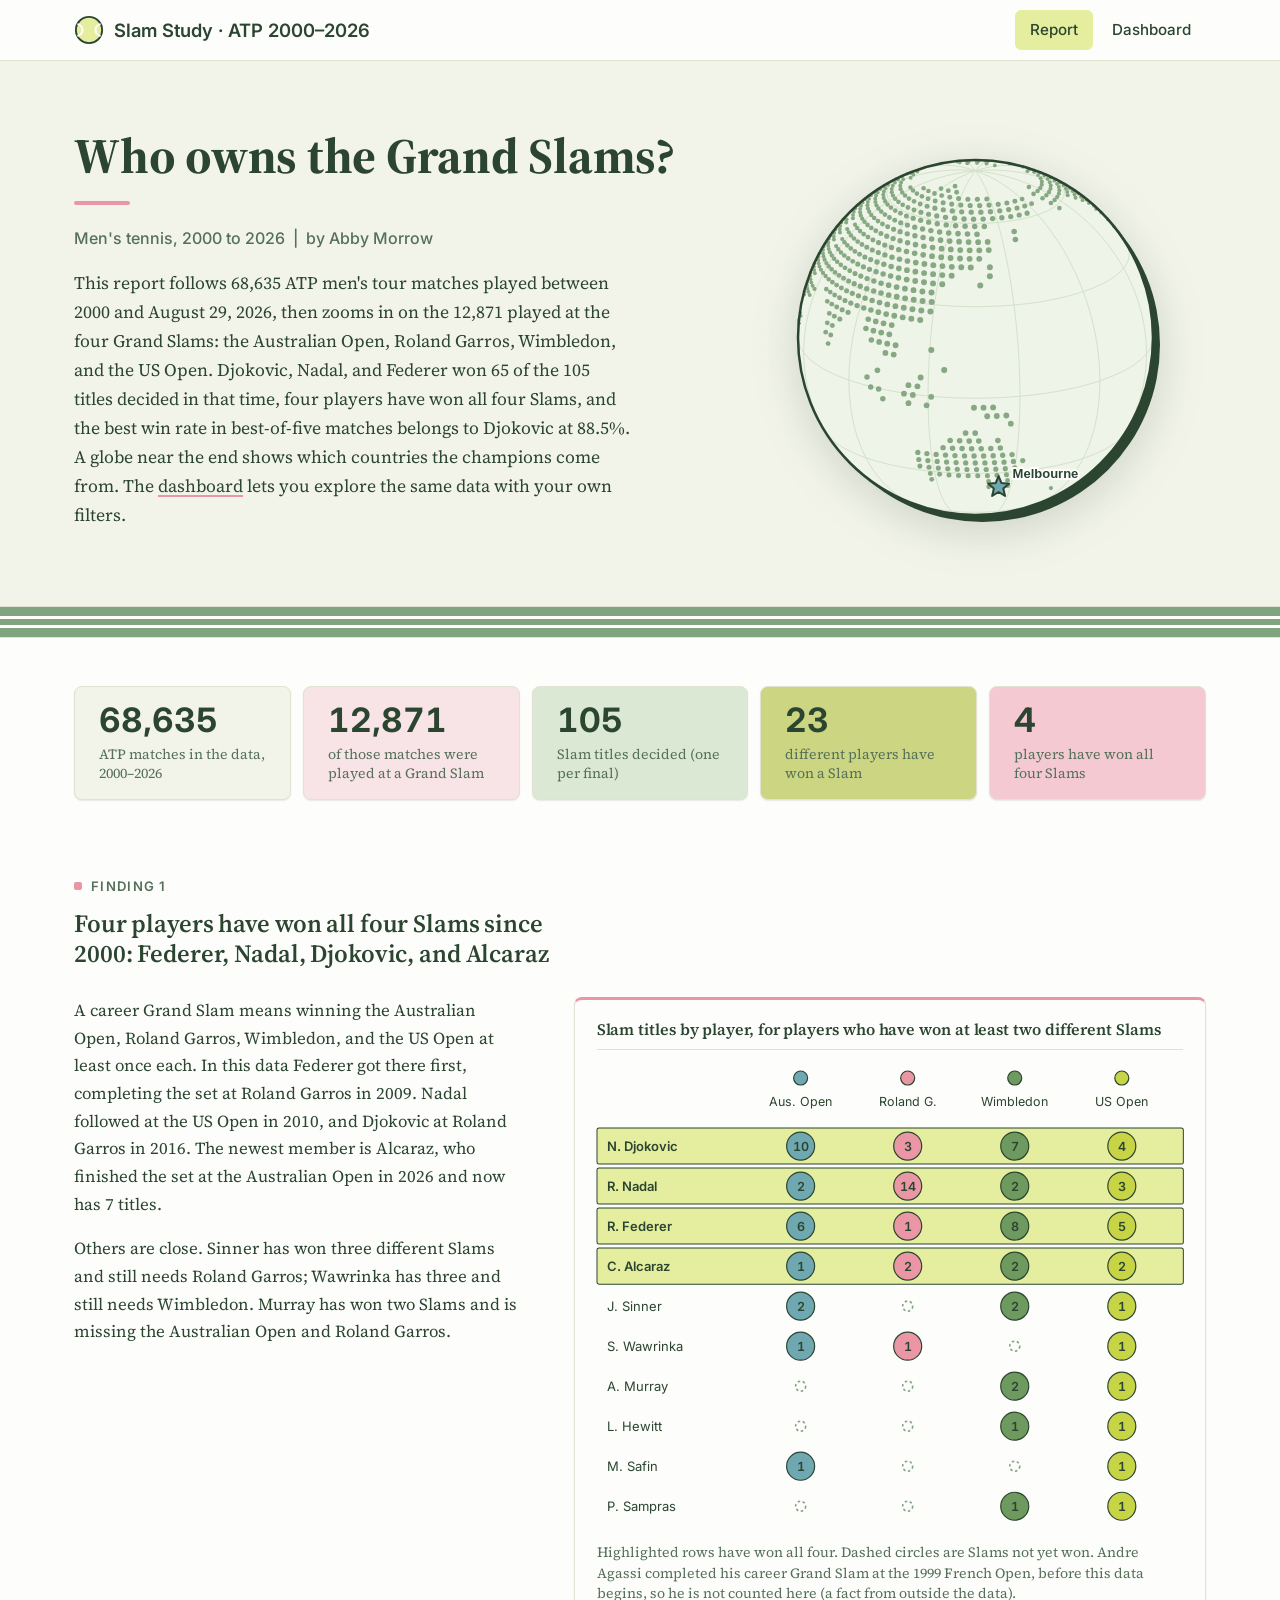
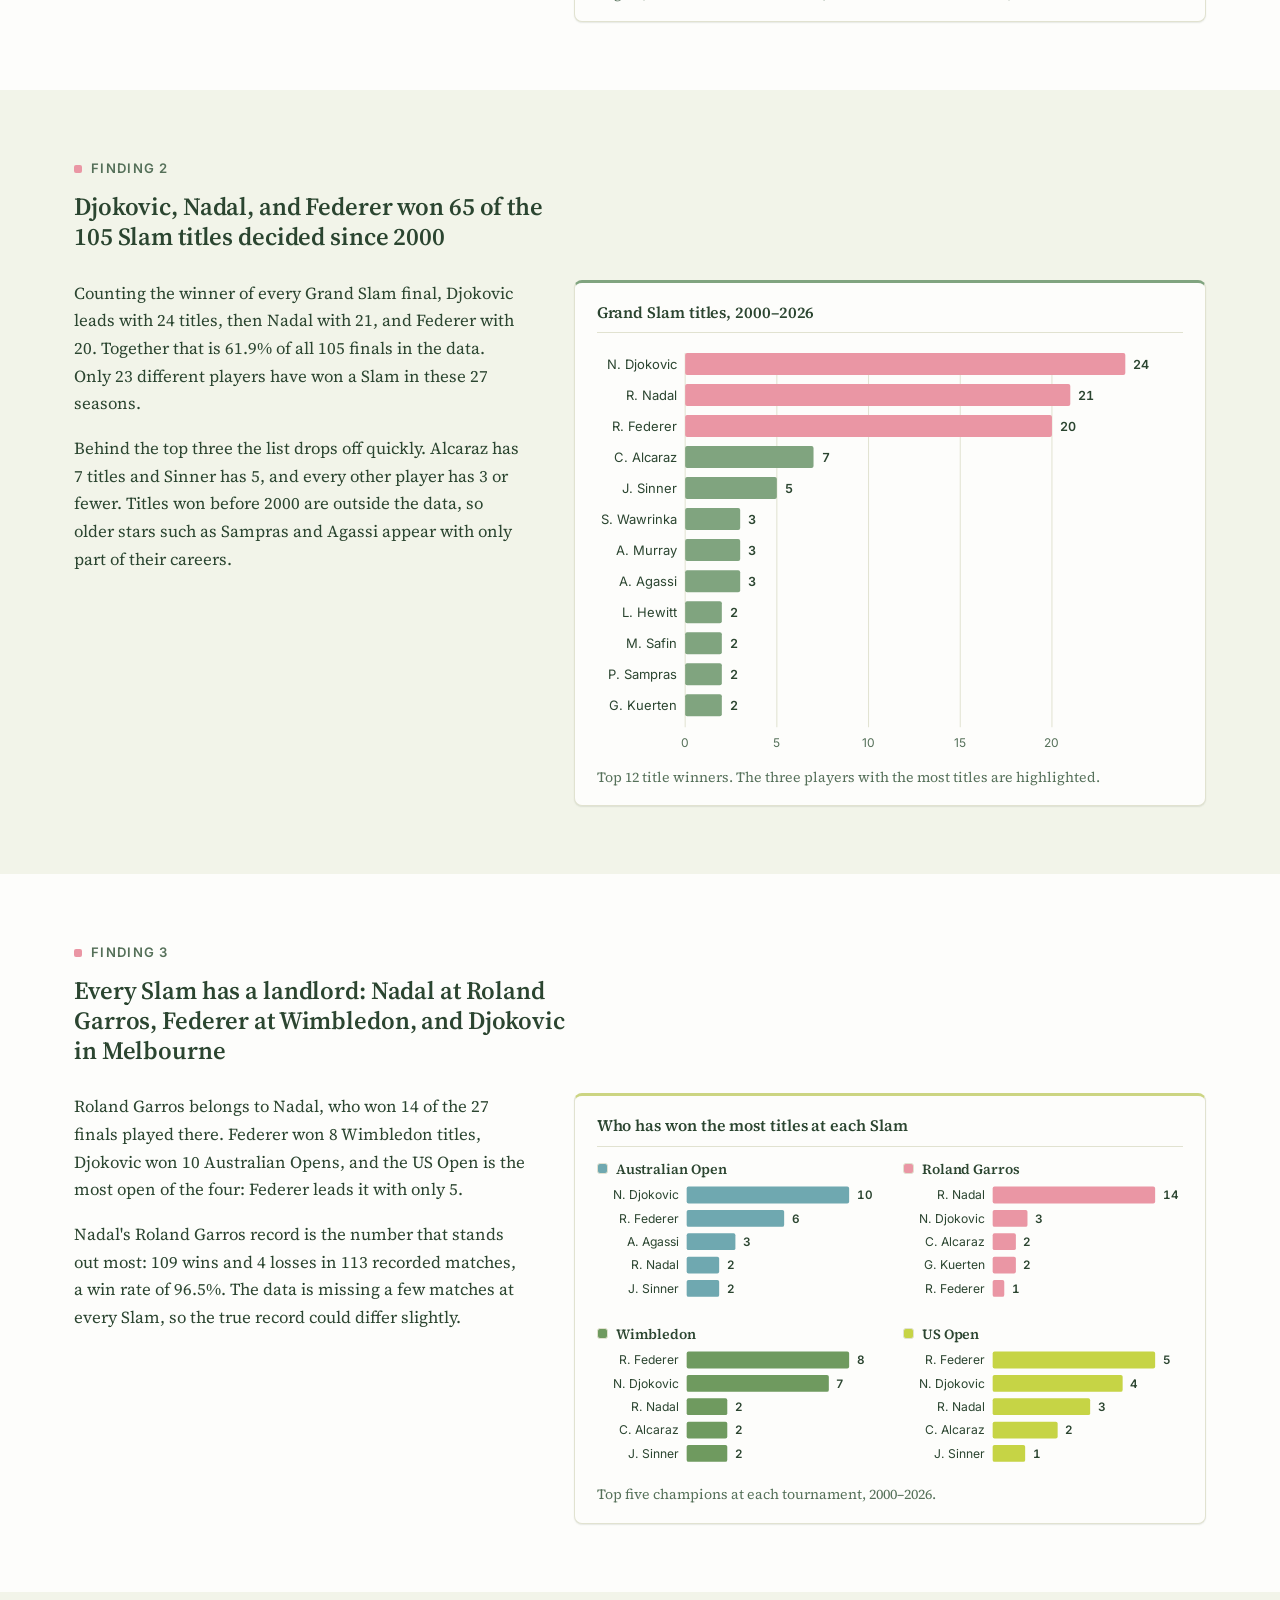
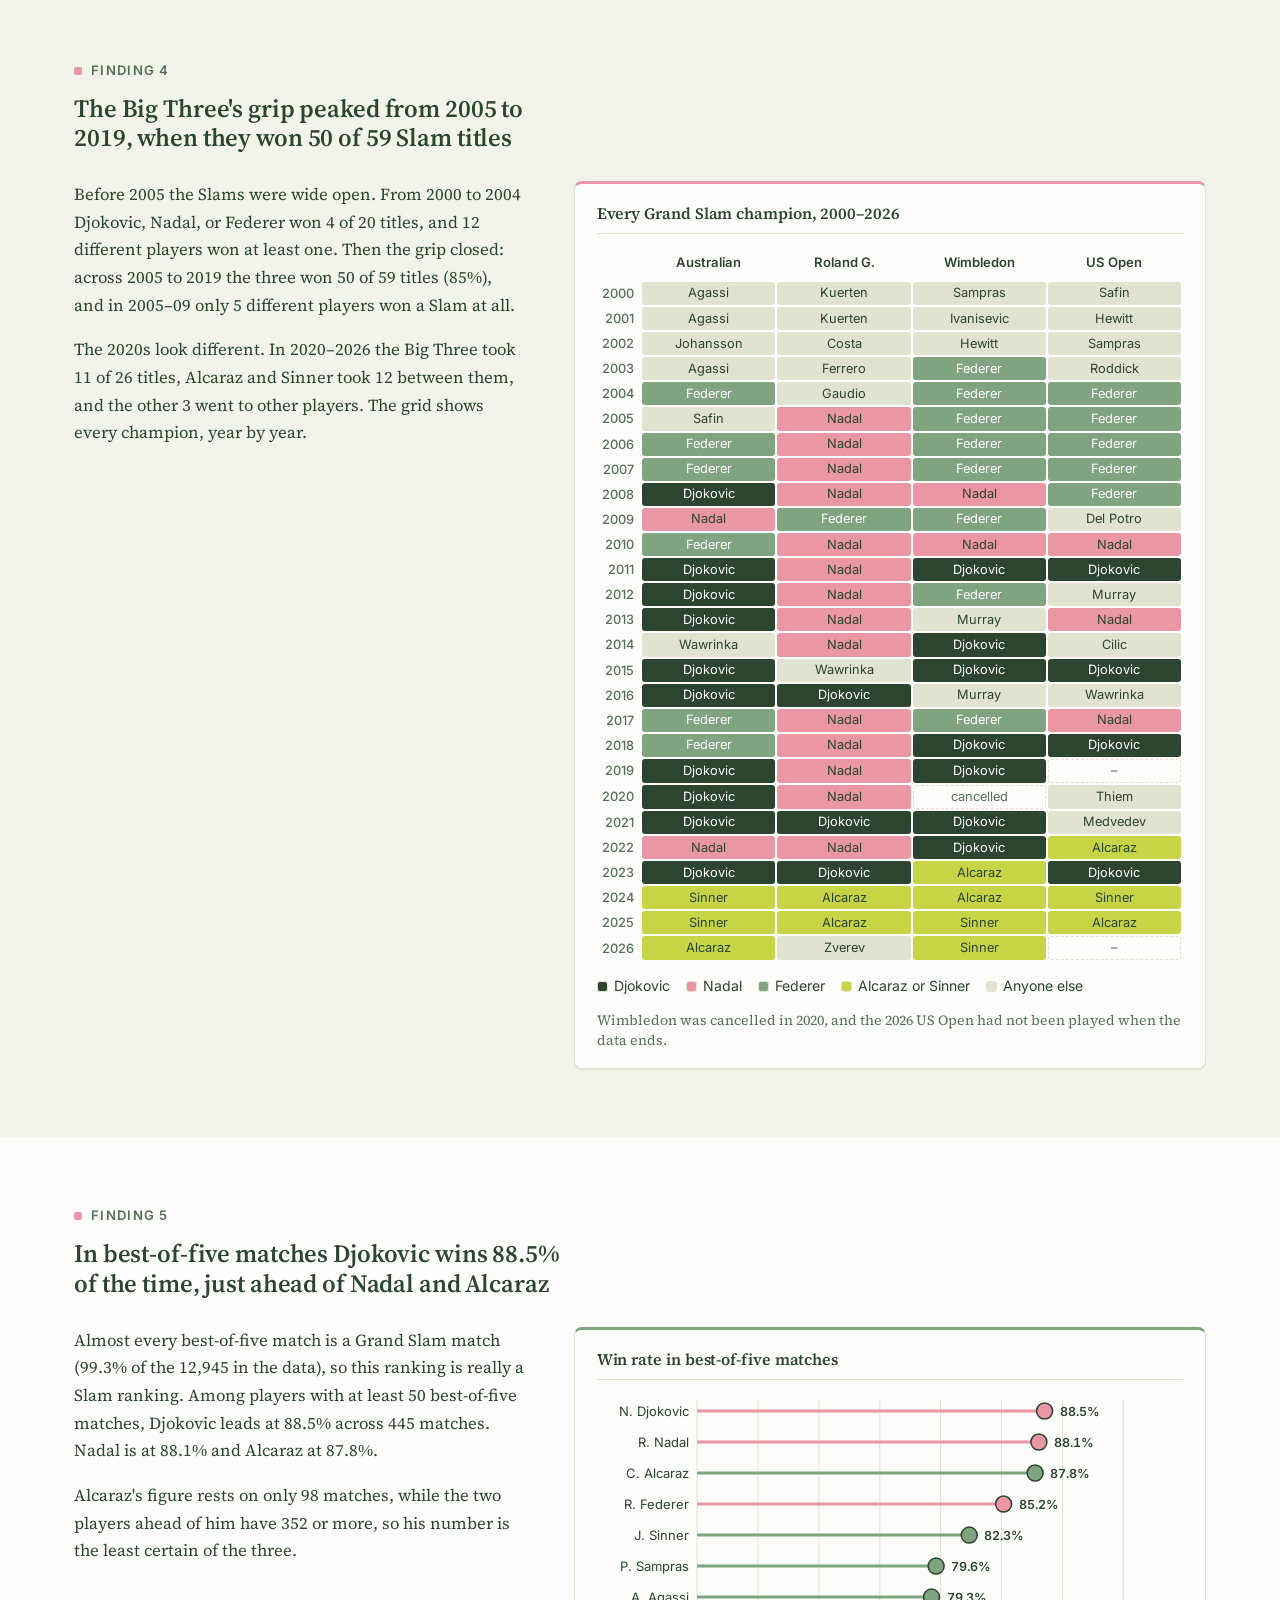
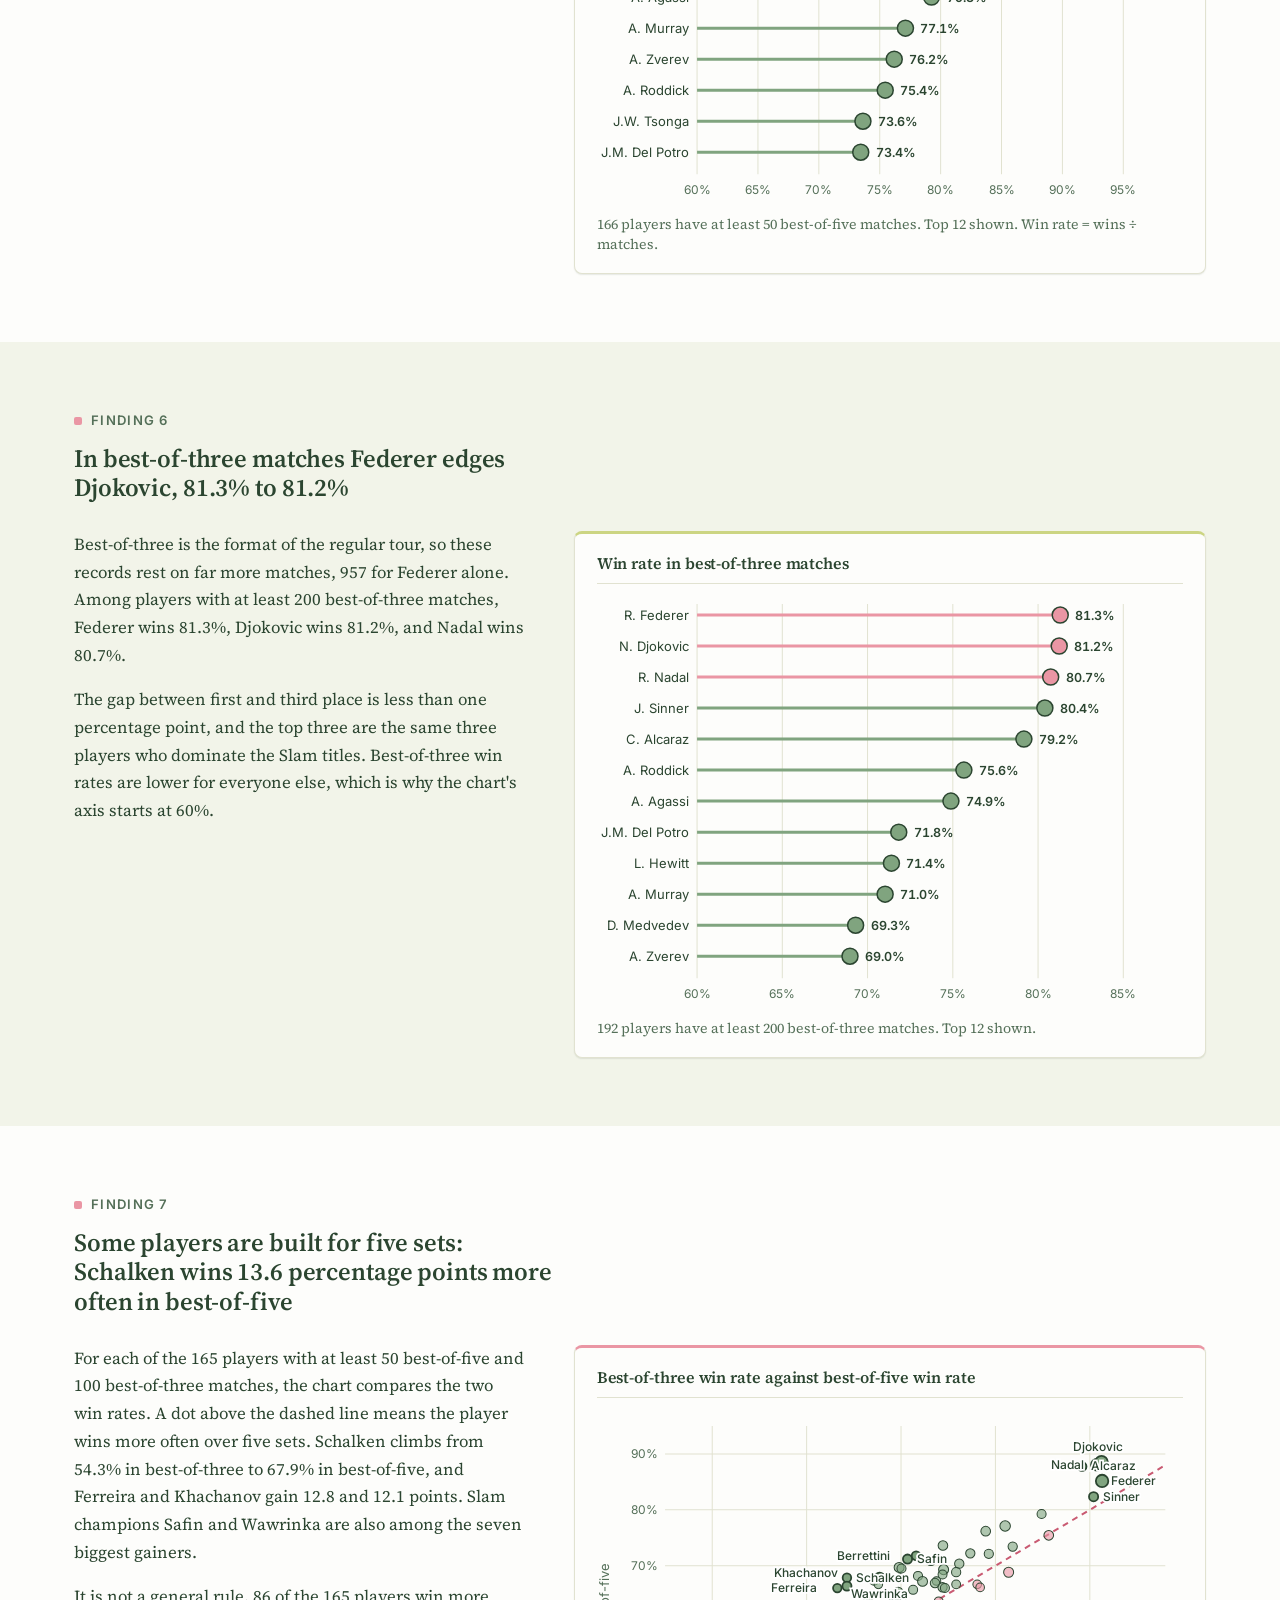
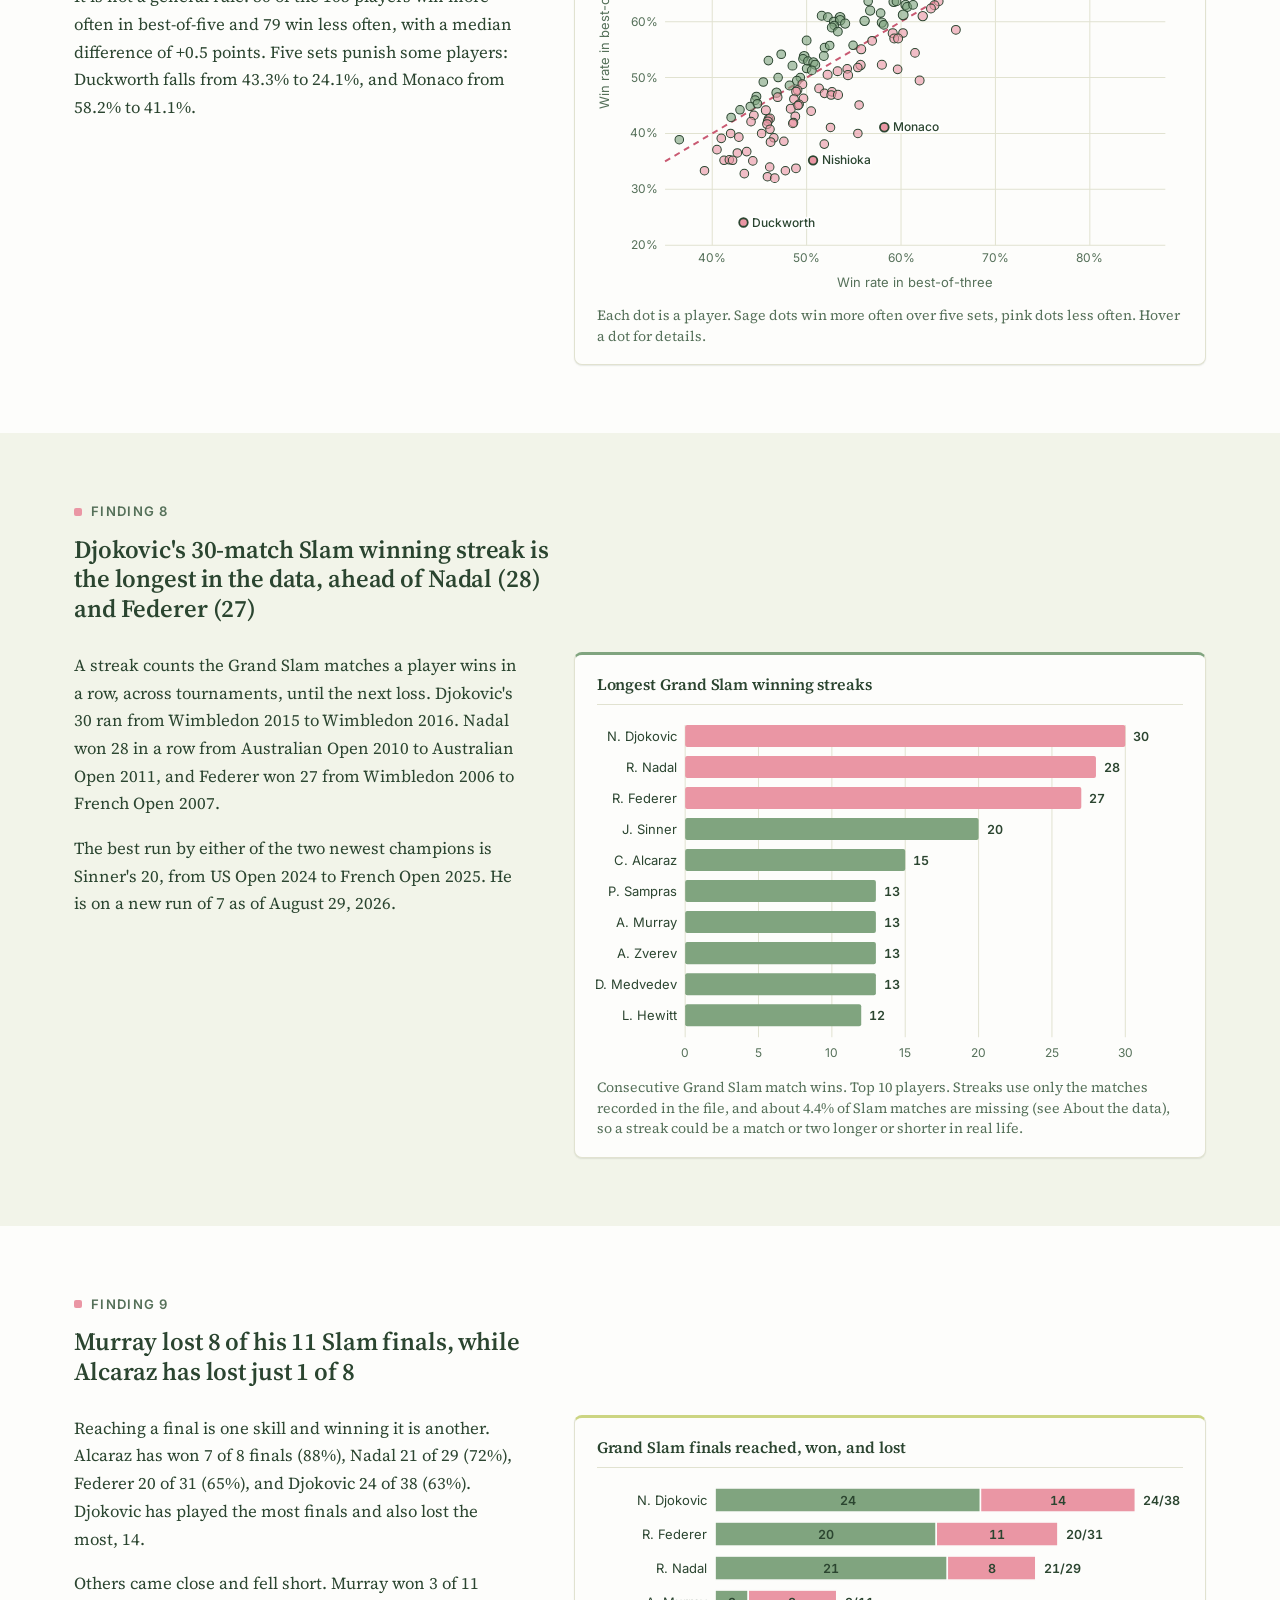
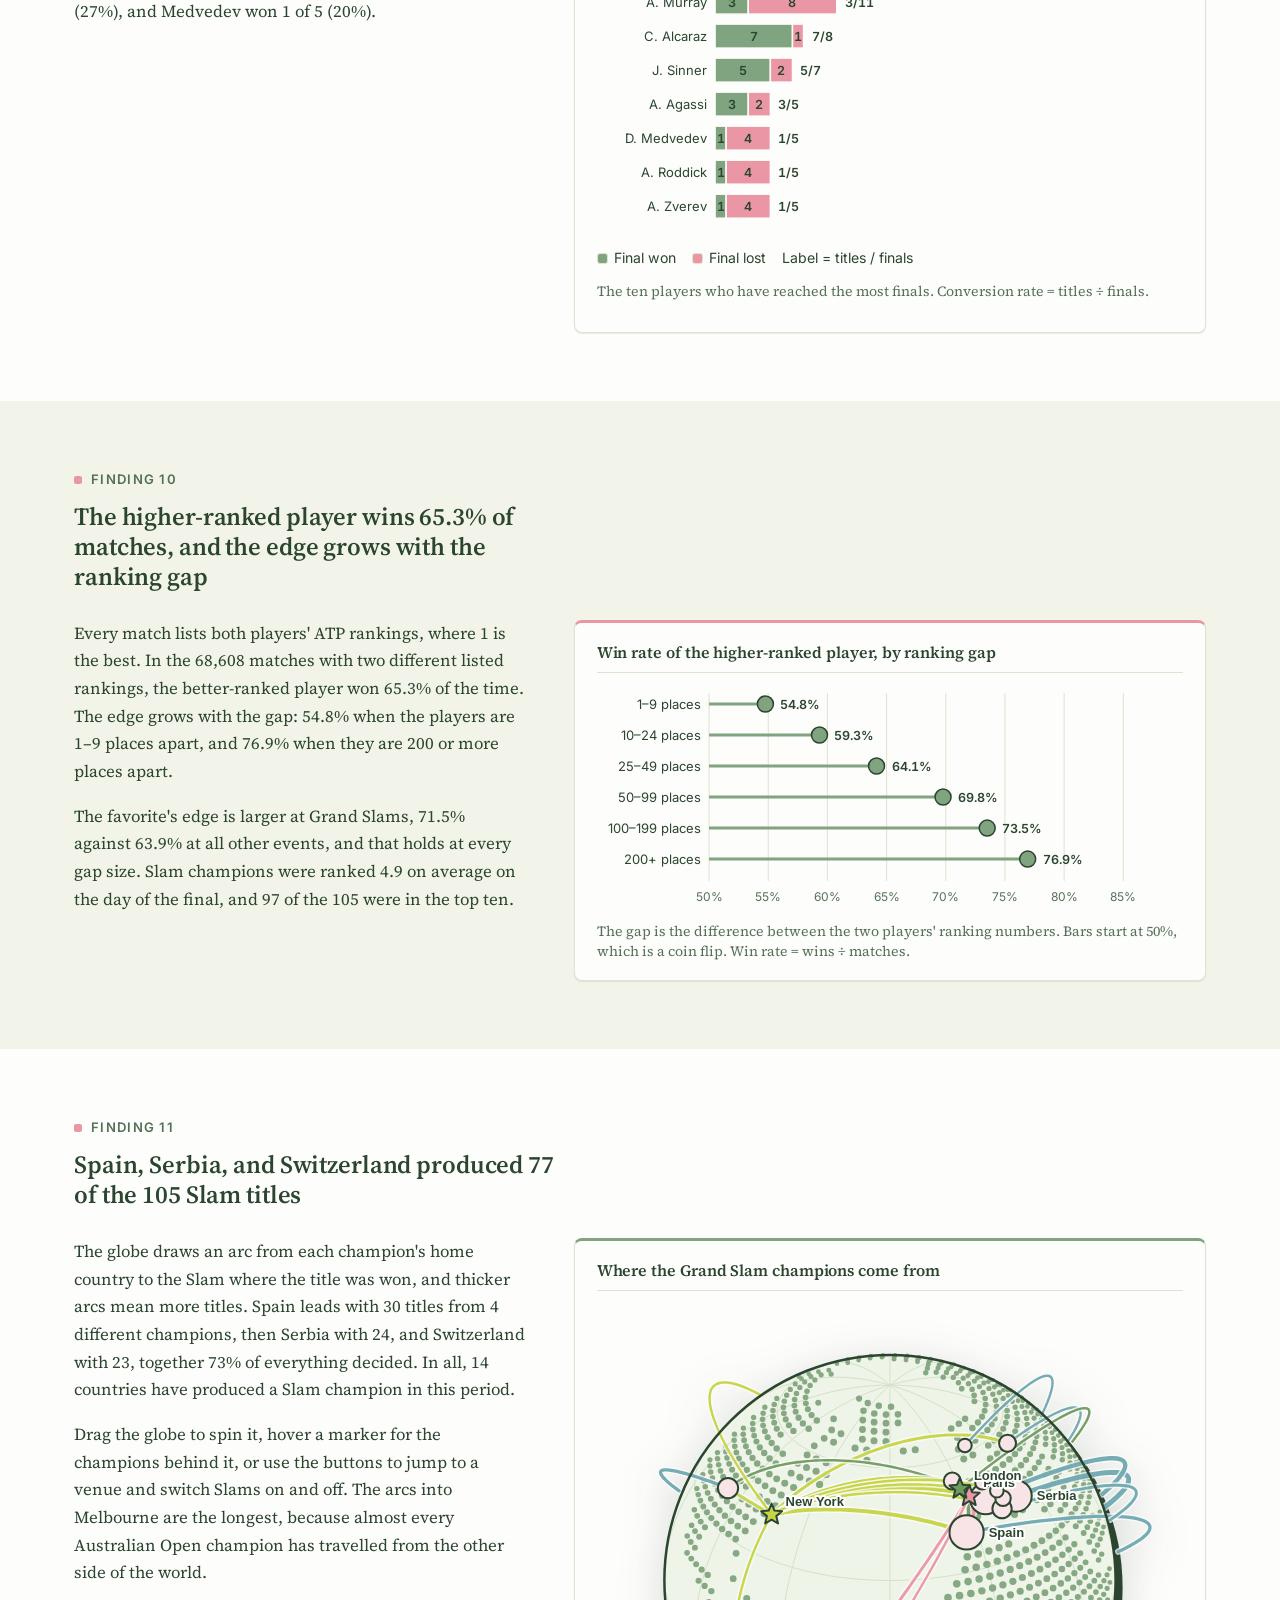
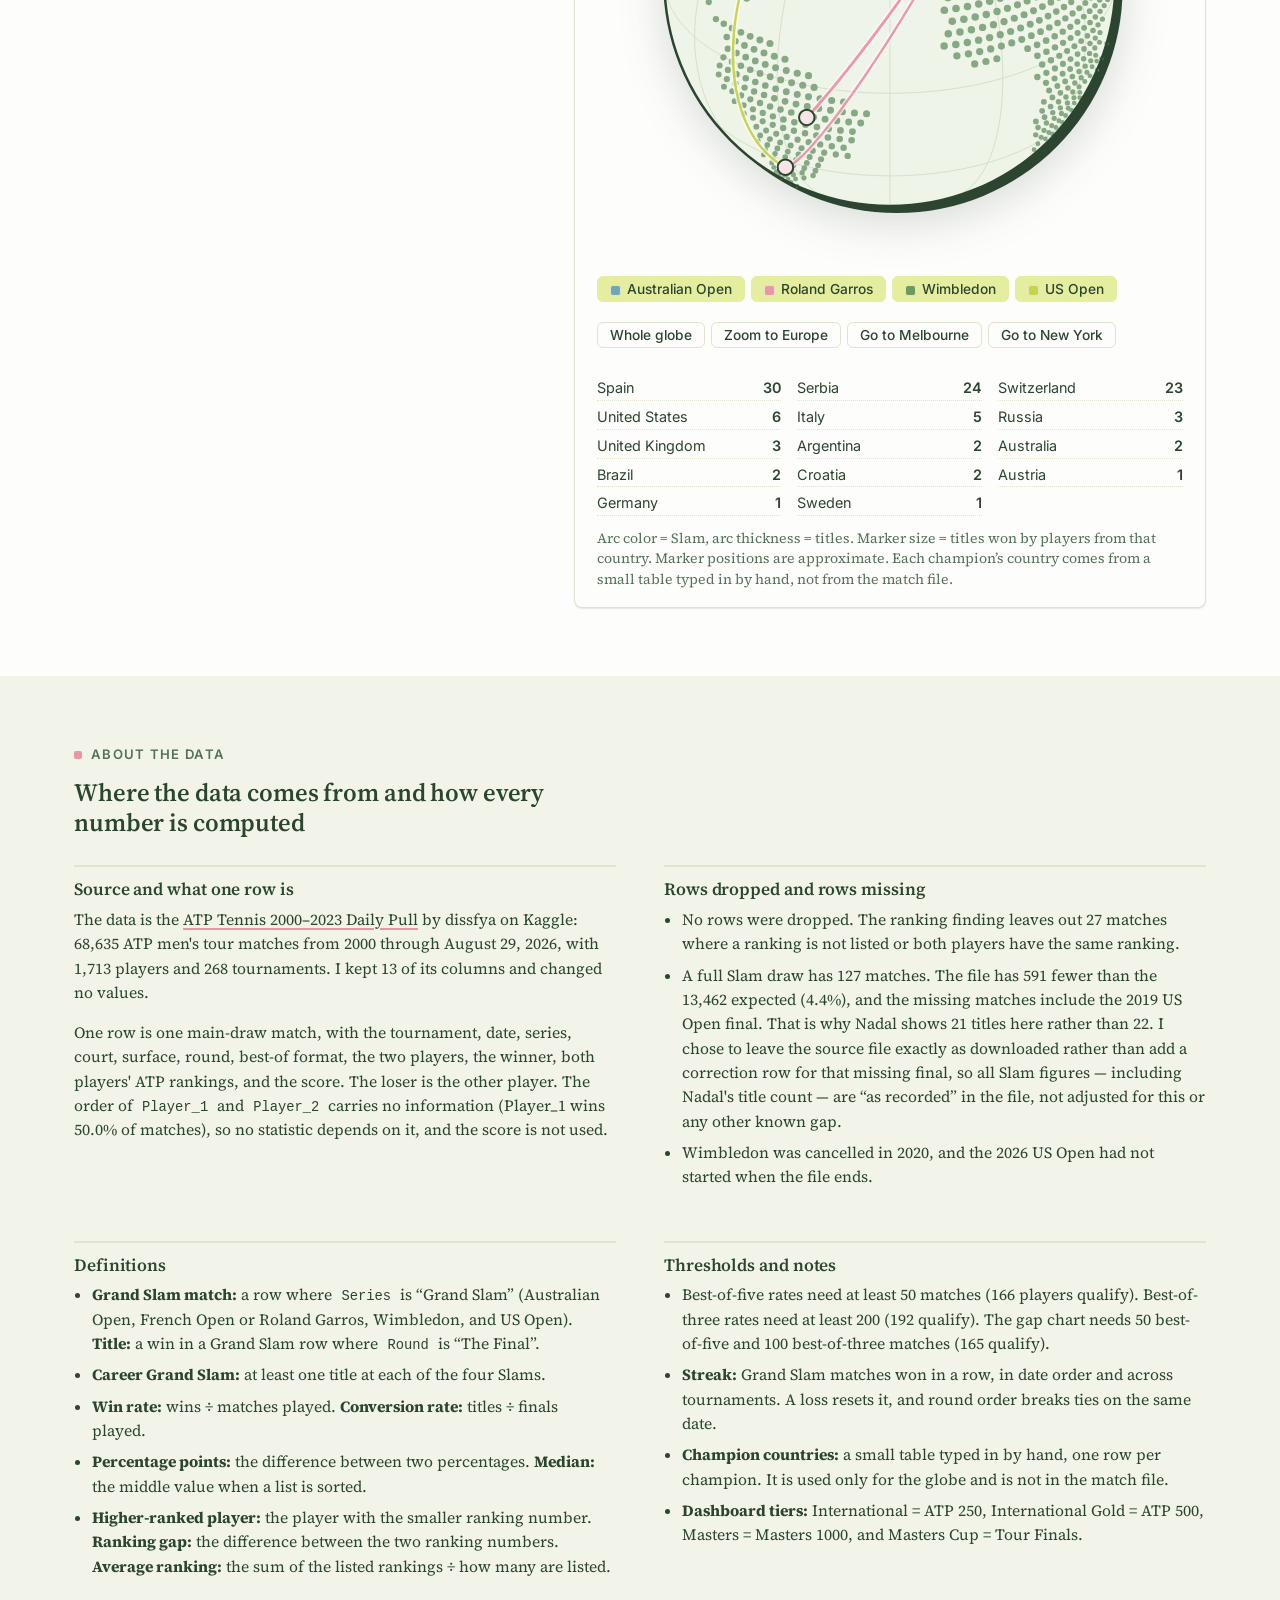
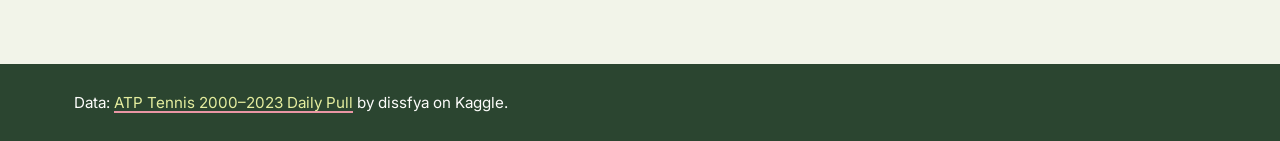
==== commit c8e61356: "Redesign pass 1/3: typography, design tokens, and component polish Visual-only change; no data logic" ====
--- a/index.html
+++ b/index.html
@@ -6,7 +6,7 @@
 <title>Who owns the Grand Slams? Men's tennis, 2000 to 2026</title>
 <meta name="description" content="A data report on men's Grand Slam tennis since 2000: career Grand Slams, most titles, best-of-3 versus best-of-5 win rates, and a globe of where champions come from.">
 <link rel="preconnect" href="https://fonts.googleapis.com"><link rel="preconnect" href="https://fonts.gstatic.com" crossorigin>
-<link href="https://fonts.googleapis.com/css2?family=Fredoka:wght@400;500;600;700&family=Source+Serif+4:ital,opsz,wght@0,8..60,400;0,8..60,600;1,8..60,400&display=swap" rel="stylesheet">
+<link href="https://fonts.googleapis.com/css2?family=Inter:wght@400;500;600;700&family=Source+Serif+4:ital,opsz,wght@0,8..60,400;0,8..60,600;1,8..60,400&display=swap" rel="stylesheet">
 <link rel="stylesheet" href="css/style.css">
 </head>
 <body>
--- a/css/style.css
+++ b/css/style.css
@@ -1,25 +1,50 @@
 /* ATP Grand Slam study - shared styles for the report (index.html) and dashboard (dashboard.html).
-   Palette is taken from the "fresh from the court" reference: sage court greens, tennis-ball lime,
-   blush pink and warm white, with a deep green ink for text. Layout is flat and square-cornered. */
+   Palette: sage court greens, tennis-ball lime, dusty rose and warm off-white, with a deep forest-green
+   ink for text. Typography pairs a clean sans (UI chrome, numbers) with a refined serif (headings, prose). */
 :root{
+  /* --- palette (unchanged) --- */
   --white:#fdfdfb; --cream:#f2f4e9; --dust:#e1e2d0; --blush:#f8e3e7; --pink:#ea96a4; --pink-deep:#c95a72;
   --lime:#e5ee9f; --lime-mid:#ccd582; --ball:#c6d445; --olive:#a3af64; --sage:#80a47f; --foliage:#70905f;
   --ink:#2b4530; --ink-soft:#557059;
   --ao:#6fa8b0; --rg:#ea96a4; --w:#6f9a5f; --uso:#c6d445;
-  --font-display:"Fredoka","Trebuchet MS","Segoe UI",system-ui,sans-serif;
+
+  /* --- typography --- */
+  --font-display:"Inter","Segoe UI",system-ui,sans-serif;
   --font-body:"Source Serif 4",Georgia,"Times New Roman",serif;
-  --line:1px solid var(--ink);
-  --r:3px;
+  --fs-title:clamp(2rem,4.4vw,3.1rem);       /* page title (h1) */
+  --fs-section:clamp(1.25rem,2.2vw,1.55rem); /* section heading (h2) */
+  --fs-card-title:1rem;                      /* card / panel heading (h3) */
+  --fs-label:.82rem;                         /* field labels, kickers, captions */
+  --fs-body:1.05rem;                         /* prose */
+  --fs-small:.88rem;                         /* notes, table text */
+  --fs-stat:2.1rem;                          /* headline stat numbers */
+
+  /* --- surface: borders, radius, shadow --- */
+  --border:1px solid var(--dust);
+  --border-strong:1px solid var(--ink);
+  --r:8px;
+  --r-sm:6px;
+  --r-pill:999px;
+  --shadow-sm:0 1px 2px rgba(43,69,48,.06), 0 1px 1px rgba(43,69,48,.05);
+  --shadow-md:0 6px 16px rgba(43,69,48,.09), 0 1px 3px rgba(43,69,48,.06);
+  --focus-ring:0 0 0 3px rgba(128,164,127,.35);
+
+  /* --- spacing scale --- */
+  --sp-1:4px; --sp-2:8px; --sp-3:12px; --sp-4:16px; --sp-5:24px; --sp-6:32px; --sp-7:48px; --sp-8:64px;
+  --ease:180ms ease;
+
+  --line:var(--border);   /* kept for any rule not yet migrated off the old name */
 }
 *{box-sizing:border-box}
 html{scroll-behavior:smooth}
-body{margin:0;background:var(--white);color:var(--ink);font-family:var(--font-body);font-size:1.05rem;line-height:1.65}
-h1,h2,h3,h4{font-family:var(--font-display);line-height:1.15;margin:0;letter-spacing:-.005em}
+body{margin:0;background:var(--white);color:var(--ink);font-family:var(--font-body);font-size:var(--fs-body);line-height:1.65}
+h1,h2,h3,h4{font-family:var(--font-body);font-weight:600;line-height:1.2;margin:0;letter-spacing:-.005em}
 p{margin:0 0 1em}
 a{color:var(--ink);text-decoration-color:var(--pink);text-decoration-thickness:2px;text-underline-offset:3px}
-:focus-visible{outline:3px solid var(--pink-deep);outline-offset:2px;border-radius:2px}
+:focus-visible{outline:none;box-shadow:var(--focus-ring);border-radius:var(--r-sm)}
 .wrap{max-width:1180px;margin:0 auto;padding:0 24px}
 .sr-only{position:absolute;width:1px;height:1px;overflow:hidden;clip:rect(0 0 0 0);white-space:nowrap}
+.stat b,.kpi b,.h2h-side b,.wl-tile b,table.data td,.wl-table td,.cmp-table td,svg .val{font-variant-numeric:tabular-nums}
 
 /* ---------- navigation (shared) ---------- */
 .site-nav{position:sticky;top:0;z-index:50;background:var(--white);border-bottom:var(--line)}
@@ -27,16 +52,16 @@
 .brand{display:flex;align-items:center;gap:10px;font-family:var(--font-display);font-weight:600;font-size:1.15rem;text-decoration:none}
 .brand svg{width:30px;height:30px;flex:none}
 .nav-links{display:flex;gap:4px;margin-left:auto;flex-wrap:wrap}
-.nav-links a{font-family:var(--font-display);font-weight:500;font-size:.98rem;padding:6px 14px;border-radius:var(--r);text-decoration:none;border:1px solid transparent}
-.nav-links a:hover{border-color:var(--ink)}
-.nav-links a[aria-current="page"]{background:var(--lime);border-color:var(--ink)}
+.nav-links a{font-family:var(--font-display);font-weight:500;font-size:.95rem;padding:6px 14px;border-radius:var(--r-sm);text-decoration:none;border:1px solid transparent;transition:background var(--ease),border-color var(--ease)}
+.nav-links a:hover{border-color:var(--dust);background:var(--cream)}
+.nav-links a[aria-current="page"]{background:var(--lime);border-color:var(--lime)}
 
 /* ---------- hero ---------- */
 .hero{background:var(--cream);padding:60px 0 52px}
 .hero-grid{display:grid;grid-template-columns:minmax(0,1.15fr) minmax(0,.85fr);gap:48px;align-items:center}
-.hero h1{font-size:clamp(2.4rem,5.2vw,4rem);font-weight:700;color:var(--ink);padding-bottom:18px;position:relative}
-.hero h1::after{content:"";position:absolute;left:0;bottom:0;width:72px;height:6px;background:var(--pink)}
-.byline{font-family:var(--font-display);font-size:1.05rem;font-weight:500;margin:20px 0 18px;color:var(--ink-soft)}
+.hero h1{font-size:var(--fs-title);font-weight:700;color:var(--ink);padding-bottom:18px;position:relative}
+.hero h1::after{content:"";position:absolute;left:0;bottom:0;width:56px;height:4px;border-radius:2px;background:var(--pink)}
+.byline{font-family:var(--font-display);font-size:1rem;font-weight:500;margin:20px 0 18px;color:var(--ink-soft)}
 .summary{font-size:1.1rem;max-width:62ch}
 .hero-globe{position:relative}
 .court-strip{height:32px;background:var(--sage);position:relative;border-top:var(--line);border-bottom:var(--line)}
@@ -44,47 +69,47 @@
 .court-strip::after{content:"";position:absolute;left:0;right:0;bottom:9px;height:3px;background:var(--white)}
 
 /* ---------- headline numbers ---------- */
-.stats{display:grid;grid-template-columns:repeat(auto-fit,minmax(190px,1fr));gap:0;padding:0 1px 1px 0;margin:44px 0 8px}
-.stat{padding:18px 20px 16px;background:var(--lime);border:var(--line);margin:0 -1px -1px 0}
+.stats{display:grid;grid-template-columns:repeat(auto-fit,minmax(190px,1fr));gap:var(--sp-3);margin:var(--sp-7) 0 var(--sp-2)}
+.stat{padding:var(--sp-4) var(--sp-5) var(--sp-4);background:var(--cream);border:var(--line);border-radius:var(--r);box-shadow:var(--shadow-sm)}
 .stat:nth-child(2){background:var(--blush)}
 .stat:nth-child(3){background:#dbe8d3}
 .stat:nth-child(4){background:var(--lime-mid)}
 .stat:nth-child(5){background:#f4c9d1}
-.stat b{display:block;font-family:var(--font-display);font-weight:700;font-size:2.35rem;line-height:1}
-.stat span{display:block;margin-top:8px;font-size:.95rem;line-height:1.35}
+.stat b{display:block;font-family:var(--font-display);font-weight:700;font-size:var(--fs-stat);line-height:1}
+.stat span{display:block;margin-top:8px;font-size:var(--fs-small);line-height:1.35;color:var(--ink-soft)}
 
 /* ---------- findings ---------- */
 .finding{padding:68px 0}
 .finding.alt{background:var(--cream)}
-.kicker{display:flex;align-items:center;gap:9px;font-family:var(--font-display);font-size:.8rem;font-weight:600;letter-spacing:.12em;text-transform:uppercase;color:var(--ink-soft);margin-bottom:12px}
-.kicker::before{content:"";width:10px;height:10px;background:var(--pink)}
-.finding h2{font-size:clamp(1.5rem,2.7vw,2.05rem);font-weight:600;max-width:38ch;margin-bottom:28px}
+.kicker{display:flex;align-items:center;gap:9px;font-family:var(--font-display);font-size:var(--fs-label);font-weight:600;letter-spacing:.1em;text-transform:uppercase;color:var(--ink-soft);margin-bottom:12px}
+.kicker::before{content:"";width:8px;height:8px;border-radius:2px;background:var(--pink)}
+.finding h2{font-size:var(--fs-section);font-weight:600;max-width:38ch;margin-bottom:28px}
 .finding-body{display:grid;grid-template-columns:minmax(0,5fr) minmax(0,7fr);gap:48px;align-items:start}
 .finding-text p{max-width:56ch}
-.card{background:var(--white);border:var(--line);border-top:4px solid var(--accent,var(--sage));border-radius:var(--r);padding:18px 20px 14px}
+.card{background:var(--white);border:var(--line);border-top:3px solid var(--accent,var(--sage));border-radius:var(--r);box-shadow:var(--shadow-sm);padding:20px 22px 18px}
 .finding:nth-of-type(3n+1) .card{--accent:var(--pink)}
 .finding:nth-of-type(3n+2) .card{--accent:var(--sage)}
 .finding:nth-of-type(3n) .card{--accent:var(--lime-mid)}
-.card h3{font-size:.98rem;font-weight:600;margin-bottom:14px;padding-bottom:10px;border-bottom:1px solid var(--dust);color:var(--ink)}
+.card h3{font-size:var(--fs-card-title);font-weight:600;margin-bottom:14px;padding-bottom:10px;border-bottom:1px solid var(--dust);color:var(--ink)}
 .chart{width:100%;min-height:120px}
 .chart svg{display:block;width:100%;height:auto;overflow:visible}
-.chart-note{font-size:.84rem;color:var(--ink-soft);margin:12px 0 0;line-height:1.45}
-.legend{display:flex;flex-wrap:wrap;gap:6px 16px;margin-top:12px;font-family:var(--font-display);font-size:.88rem}
-.legend i{display:inline-block;width:12px;height:12px;border-radius:2px;border:1px solid var(--ink);margin-right:6px;vertical-align:-1px}
+.chart-note{font-size:var(--fs-small);color:var(--ink-soft);margin:12px 0 0;line-height:1.45}
+.legend{display:flex;flex-wrap:wrap;gap:6px 16px;margin-top:12px;font-family:var(--font-display);font-size:var(--fs-small)}
+.legend i{display:inline-block;width:11px;height:11px;border-radius:3px;border:1px solid var(--dust);margin-right:6px;vertical-align:-1px}
 svg text{font-family:var(--font-display);fill:var(--ink)}
 svg .ax{font-size:12px;fill:var(--ink-soft)}
 svg .lbl{font-size:13px}
 svg .val{font-size:12.5px;font-weight:600}
 .small-multiples{display:grid;grid-template-columns:repeat(2,minmax(0,1fr));gap:18px 26px}
-.small-multiples h4{font-size:.95rem;font-weight:600;margin-bottom:4px;display:flex;align-items:center;gap:8px}
-.dot{display:inline-block;width:12px;height:12px;border-radius:2px;border:1px solid var(--ink)}
+.small-multiples h4{font-size:var(--fs-small);font-weight:600;margin-bottom:4px;display:flex;align-items:center;gap:8px}
+.dot{display:inline-block;width:11px;height:11px;border-radius:3px;border:1px solid var(--dust)}
 
 /* champion grid */
 .cgrid{width:100%;table-layout:fixed;border-collapse:separate;border-spacing:2px;font-family:var(--font-display);font-size:.8rem}
 .cgrid th{font-weight:600;font-size:.82rem;padding:2px 0 6px;text-align:center}
 .cgrid th:first-child{text-align:right;padding-right:6px;width:2.6rem}
 .cgrid td.yr{font-weight:500;color:var(--ink-soft);text-align:right;padding-right:6px}
-.cgrid td.c{border-radius:2px;padding:3px 3px;text-align:center;white-space:nowrap;overflow:hidden;text-overflow:ellipsis;line-height:1.25}
+.cgrid td.c{border-radius:3px;padding:3px 3px;text-align:center;white-space:nowrap;overflow:hidden;text-overflow:ellipsis;line-height:1.25}
 @media (max-width:520px){.cgrid{font-size:.68rem}.cgrid th{font-size:.7rem}}
 .cgrid td.none{background:transparent;color:var(--ink-soft);border:1px dashed var(--dust)}
 .g-fed{background:var(--sage);color:#fff}.g-nad{background:var(--pink);color:var(--ink)}.g-djo{background:var(--ink);color:#fff}
@@ -94,57 +119,60 @@
 /* globe */
 .globe-layout{display:grid;grid-template-columns:minmax(0,1fr);gap:16px}
 .globe-box{position:relative}
-.globe-box canvas{display:block;width:100%;height:auto;cursor:grab;touch-action:pan-y}
+.globe-box canvas{display:block;width:100%;height:auto;cursor:grab;touch-action:pan-y;filter:drop-shadow(0 10px 22px rgba(43,69,48,.18))}
 .globe-box canvas:active{cursor:grabbing}
-.globe-tip{position:absolute;pointer-events:none;background:var(--ink);color:#fff;padding:8px 11px;border-radius:var(--r);font-family:var(--font-display);font-size:.85rem;line-height:1.35;max-width:240px;display:none;z-index:5}
+.globe-tip{position:absolute;pointer-events:none;background:var(--ink);color:#fff;padding:8px 11px;border-radius:var(--r-sm);font-family:var(--font-display);font-size:.85rem;line-height:1.35;max-width:240px;display:none;z-index:5}
 .globe-ctl{display:flex;flex-wrap:wrap;gap:6px;margin-top:4px}
-.chip{font-family:var(--font-display);font-weight:500;font-size:.86rem;border:1px solid var(--ink);border-radius:var(--r);background:var(--white);padding:4px 12px;cursor:pointer;color:var(--ink)}
-.chip[aria-pressed="true"]{background:var(--lime)}
+.chip{font-family:var(--font-display);font-weight:500;font-size:.86rem;border:var(--line);border-radius:var(--r-sm);background:var(--white);padding:4px 12px;cursor:pointer;color:var(--ink);transition:background var(--ease),border-color var(--ease)}
+.chip[aria-pressed="true"]{background:var(--lime);border-color:var(--lime)}
 .chip .dot{margin-right:6px;vertical-align:-2px}
-.chip:hover{background:var(--blush)}
+.chip:hover{background:var(--cream)}
 .country-list{list-style:none;margin:12px 0 0;padding:0;display:grid;grid-template-columns:repeat(auto-fill,minmax(150px,1fr));gap:4px 16px;font-family:var(--font-display);font-size:.9rem}
-.country-list li{display:flex;justify-content:space-between;border-bottom:1px dotted var(--sage)}
+.country-list li{display:flex;justify-content:space-between;border-bottom:1px dotted var(--dust)}
 .country-list b{font-weight:600}
 
 /* data section */
 .data-grid{display:grid;grid-template-columns:repeat(2,minmax(0,1fr));gap:34px 48px}
-.data-grid > div{border-top:2px solid var(--ink);padding-top:12px}
+.data-grid > div{border-top:2px solid var(--dust);padding-top:12px}
 .data-grid h3{font-size:1.08rem;font-weight:600;margin-bottom:8px}
 .data-grid p,.data-grid li{font-size:.98rem;line-height:1.55}
 .data-grid ul{margin:0 0 1em;padding-left:1.1em}
 .data-grid li{margin-bottom:.45em}
-code{font-family:ui-monospace,SFMono-Regular,Menlo,monospace;font-size:.88em;background:var(--lime);padding:1px 5px;border-radius:2px}
+code{font-family:ui-monospace,SFMono-Regular,Menlo,monospace;font-size:.88em;background:var(--cream);padding:1px 5px;border-radius:3px}
 .site-foot{background:var(--ink);color:var(--white);padding:26px 0;font-family:var(--font-display);font-size:.95rem}
 .site-foot a{color:var(--lime)}
 
 /* tooltip (shared by all charts) */
-.tt{position:fixed;z-index:100;display:none;pointer-events:none;background:var(--ink);color:#fff;padding:7px 11px;border-radius:var(--r);
-  font-family:var(--font-display);font-size:.85rem;line-height:1.35;max-width:260px;border-left:4px solid var(--pink)}
+.tt{position:fixed;z-index:100;display:none;pointer-events:none;background:var(--ink);color:#fff;padding:7px 11px;border-radius:var(--r-sm);box-shadow:var(--shadow-md);
+  font-family:var(--font-display);font-size:.85rem;line-height:1.35;max-width:260px;border-left:3px solid var(--pink)}
 .tt b{color:var(--lime)}
 
 /* ---------- dashboard ---------- */
 .dash-head{background:var(--cream);padding:34px 0 28px;border-bottom:var(--line)}
-.dash-head h1{font-size:clamp(1.9rem,4vw,2.8rem);font-weight:700;padding-bottom:14px;position:relative}
-.dash-head h1::after{content:"";position:absolute;left:0;bottom:0;width:56px;height:5px;background:var(--pink)}
+.dash-head h1{font-size:clamp(1.75rem,3.6vw,2.5rem);font-weight:700;padding-bottom:14px;position:relative}
+.dash-head h1::after{content:"";position:absolute;left:0;bottom:0;width:48px;height:4px;border-radius:2px;background:var(--pink)}
 .dash-head p{max-width:70ch;margin:14px 0 0}
-.controls{background:var(--white);border:var(--line);border-top:4px solid var(--lime-mid);border-radius:var(--r);padding:18px}
+.controls{background:var(--white);border:var(--line);border-radius:var(--r);box-shadow:var(--shadow-sm);padding:20px}
 .filter-grid{display:grid;grid-template-columns:minmax(0,1.1fr) minmax(0,1fr) minmax(0,1fr) auto;gap:14px 16px;align-items:end}
-.field label{display:block;font-family:var(--font-display);font-weight:500;font-size:.85rem;margin-bottom:3px;color:var(--ink-soft)}
-.field select,.field input{width:100%;font-family:var(--font-display);font-size:.98rem;color:var(--ink);background:var(--white);border:var(--line);border-radius:var(--r);padding:7px 10px;height:40px}
+.field label{display:block;font-family:var(--font-display);font-weight:500;font-size:var(--fs-label);margin-bottom:4px;color:var(--ink-soft)}
+.field select,.field input{width:100%;font-family:var(--font-display);font-size:.96rem;color:var(--ink);background:var(--white);border:var(--line);border-radius:var(--r-sm);padding:7px 10px;height:40px;transition:border-color var(--ease),box-shadow var(--ease)}
+.field select:hover,.field input:hover{border-color:var(--sage)}
+.field select:focus,.field input:focus{outline:none;border-color:var(--sage);box-shadow:var(--focus-ring)}
 .field .range{display:flex;gap:6px;align-items:center}
-.ctl-row{display:flex;flex-wrap:wrap;gap:12px;align-items:end;margin-top:16px;padding-top:16px;border-top:1px dotted var(--sage)}
-.btn{font-family:var(--font-display);font-weight:600;font-size:.95rem;color:var(--ink);background:var(--lime);border:var(--line);border-radius:var(--r);padding:8px 16px;height:40px;cursor:pointer}
-.btn:hover{background:var(--ball)}
+.ctl-row{display:flex;flex-wrap:wrap;gap:12px;align-items:end;margin-top:16px;padding-top:16px;border-top:1px solid var(--dust)}
+.btn{font-family:var(--font-display);font-weight:600;font-size:.92rem;color:var(--ink);background:var(--white);border:var(--line);border-radius:var(--r-sm);padding:8px 16px;height:40px;cursor:pointer;transition:background var(--ease),border-color var(--ease),box-shadow var(--ease)}
+.btn:hover{border-color:var(--sage);box-shadow:var(--shadow-sm)}
 .btn:active{transform:translateY(1px)}
-.btn.alt{background:var(--blush)}
-.btn.alt:hover{background:var(--pink)}
-.view-line{font-family:var(--font-display);font-size:.96rem;margin:16px 2px 0;color:var(--ink-soft)}
-.kpis{display:grid;grid-template-columns:repeat(auto-fit,minmax(150px,1fr));gap:0;padding:0 1px 1px 0;margin:24px 0}
-.kpi{padding:12px 14px;background:var(--lime);border:var(--line);margin:0 -1px -1px 0}
+.btn:focus-visible{box-shadow:var(--focus-ring)}
+.btn.alt{background:var(--white)}
+.btn.alt:hover{border-color:var(--pink-deep)}
+.view-line{font-family:var(--font-display);font-size:var(--fs-small);margin:16px 2px 0;color:var(--ink-soft)}
+.kpis{display:grid;grid-template-columns:repeat(auto-fit,minmax(150px,1fr));gap:var(--sp-2);margin:24px 0}
+.kpi{padding:14px 16px;background:var(--cream);border:var(--line);border-radius:var(--r);box-shadow:var(--shadow-sm)}
 .kpi:nth-child(even){background:var(--blush)}
 .kpi:nth-child(3n){background:#dbe8d3}
-.kpi b{display:block;font-family:var(--font-display);font-size:1.75rem;line-height:1.05;font-weight:700;overflow-wrap:anywhere}
-.kpi span{font-family:var(--font-display);font-size:.84rem;line-height:1.3;display:block;margin-top:5px}
+.kpi b{display:block;font-family:var(--font-display);font-size:1.6rem;line-height:1.05;font-weight:700;overflow-wrap:anywhere}
+.kpi span{font-family:var(--font-display);font-size:var(--fs-small);line-height:1.3;display:block;margin-top:5px;color:var(--ink-soft)}
 .dash-grid{display:grid;grid-template-columns:repeat(2,minmax(0,1fr));gap:24px}
 .dash-grid .wide{grid-column:1/-1}
 .dash-grid .card{--accent:var(--sage)}
@@ -152,8 +180,9 @@
 .dash-grid .card:nth-child(3){--accent:var(--lime-mid)}
 .empty{font-family:var(--font-display);padding:34px 8px;text-align:center;color:var(--ink-soft)}
 .tbl-wrap{overflow:auto;max-height:460px;border:var(--line);border-radius:var(--r)}
-table.data{border-collapse:collapse;width:100%;font-family:var(--font-display);font-size:.92rem}
-table.data th{position:sticky;top:0;background:var(--lime);text-align:right;padding:8px 12px;border-bottom:var(--line);cursor:pointer;white-space:nowrap;font-weight:600}
+table.data{border-collapse:collapse;width:100%;font-family:var(--font-display);font-size:.9rem}
+table.data th{position:sticky;top:0;background:var(--cream);text-align:right;padding:8px 12px;border-bottom:var(--line);cursor:pointer;white-space:nowrap;font-weight:600;transition:background var(--ease)}
+table.data th:hover{background:var(--lime)}
 table.data th:first-child,table.data td:first-child{text-align:left}
 table.data td{padding:6px 12px;text-align:right;border-bottom:1px solid var(--dust);white-space:nowrap}
 table.data tbody tr:hover{background:var(--cream)}
@@ -166,14 +195,14 @@
 .load-msg{font-family:var(--font-display);padding:60px 0;text-align:center;font-size:1.2rem}
 
 /* "Additional Filters" drop-down: a button that expands a row of the remaining filters */
-.more-btn{width:100%;display:flex;align-items:center;justify-content:space-between;gap:10px;height:40px;padding:0 12px;cursor:pointer;background:var(--white);color:var(--ink);border:var(--line);border-radius:var(--r);font-family:var(--font-display);font-size:.98rem;font-weight:500;white-space:nowrap}
-.more-btn:hover{background:var(--cream)}
-.more-btn[aria-expanded="true"]{background:var(--lime)}
+.more-btn{width:100%;display:flex;align-items:center;justify-content:space-between;gap:10px;height:40px;padding:0 12px;cursor:pointer;background:var(--white);color:var(--ink);border:var(--line);border-radius:var(--r-sm);font-family:var(--font-display);font-size:.95rem;font-weight:500;white-space:nowrap;transition:background var(--ease),border-color var(--ease)}
+.more-btn:hover{border-color:var(--sage)}
+.more-btn[aria-expanded="true"]{background:var(--cream)}
 .more-btn[aria-expanded="true"] .caret{transform:rotate(180deg)}
-.more-btn .caret{font-size:.85rem}
-.badge{display:none;background:var(--ink);color:#fff;font-size:.75rem;line-height:1;padding:3px 6px;border-radius:2px;margin-left:8px;vertical-align:1px}
+.more-btn .caret{font-size:.8rem;transition:transform var(--ease)}
+.badge{display:none;background:var(--ink);color:#fff;font-size:.72rem;line-height:1;padding:3px 7px;border-radius:var(--r-pill);margin-left:8px;vertical-align:1px}
 .badge.on{display:inline-block}
-.more-panel{margin-top:14px;padding:14px;background:var(--cream);border:1px solid var(--dust);border-left:4px solid var(--pink);border-radius:var(--r);display:grid;grid-template-columns:repeat(auto-fit,minmax(150px,1fr));gap:12px 16px}
+.more-panel{margin-top:14px;padding:14px;background:var(--cream);border:var(--line);border-radius:var(--r);display:grid;grid-template-columns:repeat(auto-fit,minmax(150px,1fr));gap:12px 16px}
 .more-panel[hidden]{display:none}
 
 /* win/loss averages and leaderboard */
@@ -181,38 +210,39 @@
 .panel-head h3{margin:0;padding:0;border:0}
 .panel-head .field{min-width:min(280px,100%)}
 .wl{display:grid;grid-template-columns:minmax(0,5fr) minmax(0,7fr);gap:24px;align-items:start}
-.wl-tiles{display:grid;grid-template-columns:repeat(2,minmax(0,1fr));gap:1px;background:var(--ink);border:var(--line)}
-.wl-tile{padding:14px 16px;background:#dbe8d3}
+.wl-tiles{display:grid;grid-template-columns:repeat(2,minmax(0,1fr));gap:var(--sp-2)}
+.wl-tile{padding:14px 16px;background:#dbe8d3;border-radius:var(--r);border:var(--line)}
 .wl-tile.loss{background:var(--blush)}
-.wl-tile b{display:block;font-family:var(--font-display);font-size:2.3rem;line-height:1;font-weight:700}
-.wl-tile span{display:block;font-family:var(--font-display);font-size:.86rem;margin-top:6px;line-height:1.3}
-.wl-table{width:100%;border-collapse:collapse;font-family:var(--font-display);font-size:.92rem;margin-top:16px}
+.wl-tile b{display:block;font-family:var(--font-display);font-size:2.1rem;line-height:1;font-weight:700}
+.wl-tile span{display:block;font-family:var(--font-display);font-size:var(--fs-small);margin-top:6px;line-height:1.3;color:var(--ink-soft)}
+.wl-table{width:100%;border-collapse:collapse;font-family:var(--font-display);font-size:.9rem;margin-top:16px}
 .wl-table th,.wl-table td{padding:6px 8px;border-bottom:1px solid var(--dust);text-align:right}
 .wl-table th:first-child,.wl-table td:first-child{text-align:left}
-.wl-table th{font-weight:600;background:var(--lime);border-bottom:var(--line)}
-.wl-def{font-size:.84rem;color:var(--ink-soft);margin:12px 0 0;line-height:1.45}
+.wl-table th{font-weight:600;background:var(--cream);border-bottom:var(--line)}
+.wl-def{font-size:var(--fs-small);color:var(--ink-soft);margin:12px 0 0;line-height:1.45}
 .rank-ctl{display:flex;flex-wrap:wrap;gap:12px;align-items:end}
 .rank-ctl .field{min-width:180px}
 
 /* head to head */
 .h2h-ctl{display:flex;flex-wrap:wrap;gap:12px;align-items:end}
 .h2h-ctl .field{flex:1 1 200px;min-width:160px}
-.h2h-swap{flex:0 0 auto;font-size:1.25rem;line-height:1;padding:0 16px}
+.h2h-swap{flex:0 0 auto;width:40px;height:40px;padding:0;display:inline-flex;align-items:center;justify-content:center;font-size:1.05rem;line-height:1;border-radius:var(--r-pill);background:var(--white)}
+.h2h-swap:hover{border-color:var(--sage);background:var(--cream)}
 .h2h-vs{display:flex;align-items:center;justify-content:center;gap:22px;flex-wrap:wrap;margin:14px 0 4px}
 .h2h-vs .chart{width:148px;flex:0 0 auto}
 .h2h-side{display:flex;flex-direction:column;align-items:center;gap:9px;min-width:110px}
-.h2h-side b{font-family:var(--font-display);font-size:2.6rem;font-weight:700;line-height:1}
-.h2h-chip{display:inline-block;max-width:190px;overflow:hidden;text-overflow:ellipsis;white-space:nowrap;font-family:var(--font-display);font-weight:600;font-size:.92rem;padding:5px 14px;border-radius:999px}
+.h2h-side b{font-family:var(--font-display);font-size:2.4rem;font-weight:700;line-height:1}
+.h2h-chip{display:inline-block;max-width:190px;overflow:hidden;text-overflow:ellipsis;white-space:nowrap;font-family:var(--font-display);font-weight:600;font-size:.9rem;padding:5px 14px;border-radius:var(--r-pill)}
 .h2h-chip.p1{background:var(--sage);color:var(--white)}
 .h2h-chip.p2{background:var(--pink);color:var(--ink)}
 .h2h-record{display:grid;grid-template-columns:minmax(0,1fr) minmax(0,1fr) minmax(0,1fr);gap:20px;margin-top:16px}
 .h2h-record .chart{margin-top:6px}
-.h2h-record h4{font-size:.92rem;font-weight:600;margin-bottom:2px}
-.cmp-table{width:100%;border-collapse:collapse;font-family:var(--font-display);font-size:.92rem;margin-top:16px}
+.h2h-record h4{font-size:var(--fs-small);font-weight:600;margin-bottom:2px;font-family:var(--font-display);color:var(--ink-soft);text-transform:uppercase;letter-spacing:.06em}
+.cmp-table{width:100%;border-collapse:collapse;font-family:var(--font-display);font-size:.9rem;margin-top:16px}
 .cmp-table th,.cmp-table td{padding:6px 8px;border-bottom:1px solid var(--dust);text-align:right}
 .cmp-table th:first-child,.cmp-table td:first-child{text-align:left}
-.cmp-table th{font-weight:600;background:var(--lime);border-bottom:var(--line)}
-.cmp-table td.better{background:var(--lime);font-weight:600}
+.cmp-table th{font-weight:600;background:var(--cream);border-bottom:var(--line)}
+.cmp-table td.better{background:var(--lime);font-weight:600;border-radius:var(--r-sm)}
 
 @media (max-width:900px){
   .hero-grid,.finding-body,.data-grid,.dash-grid,.wl,.h2h-record{grid-template-columns:minmax(0,1fr)}
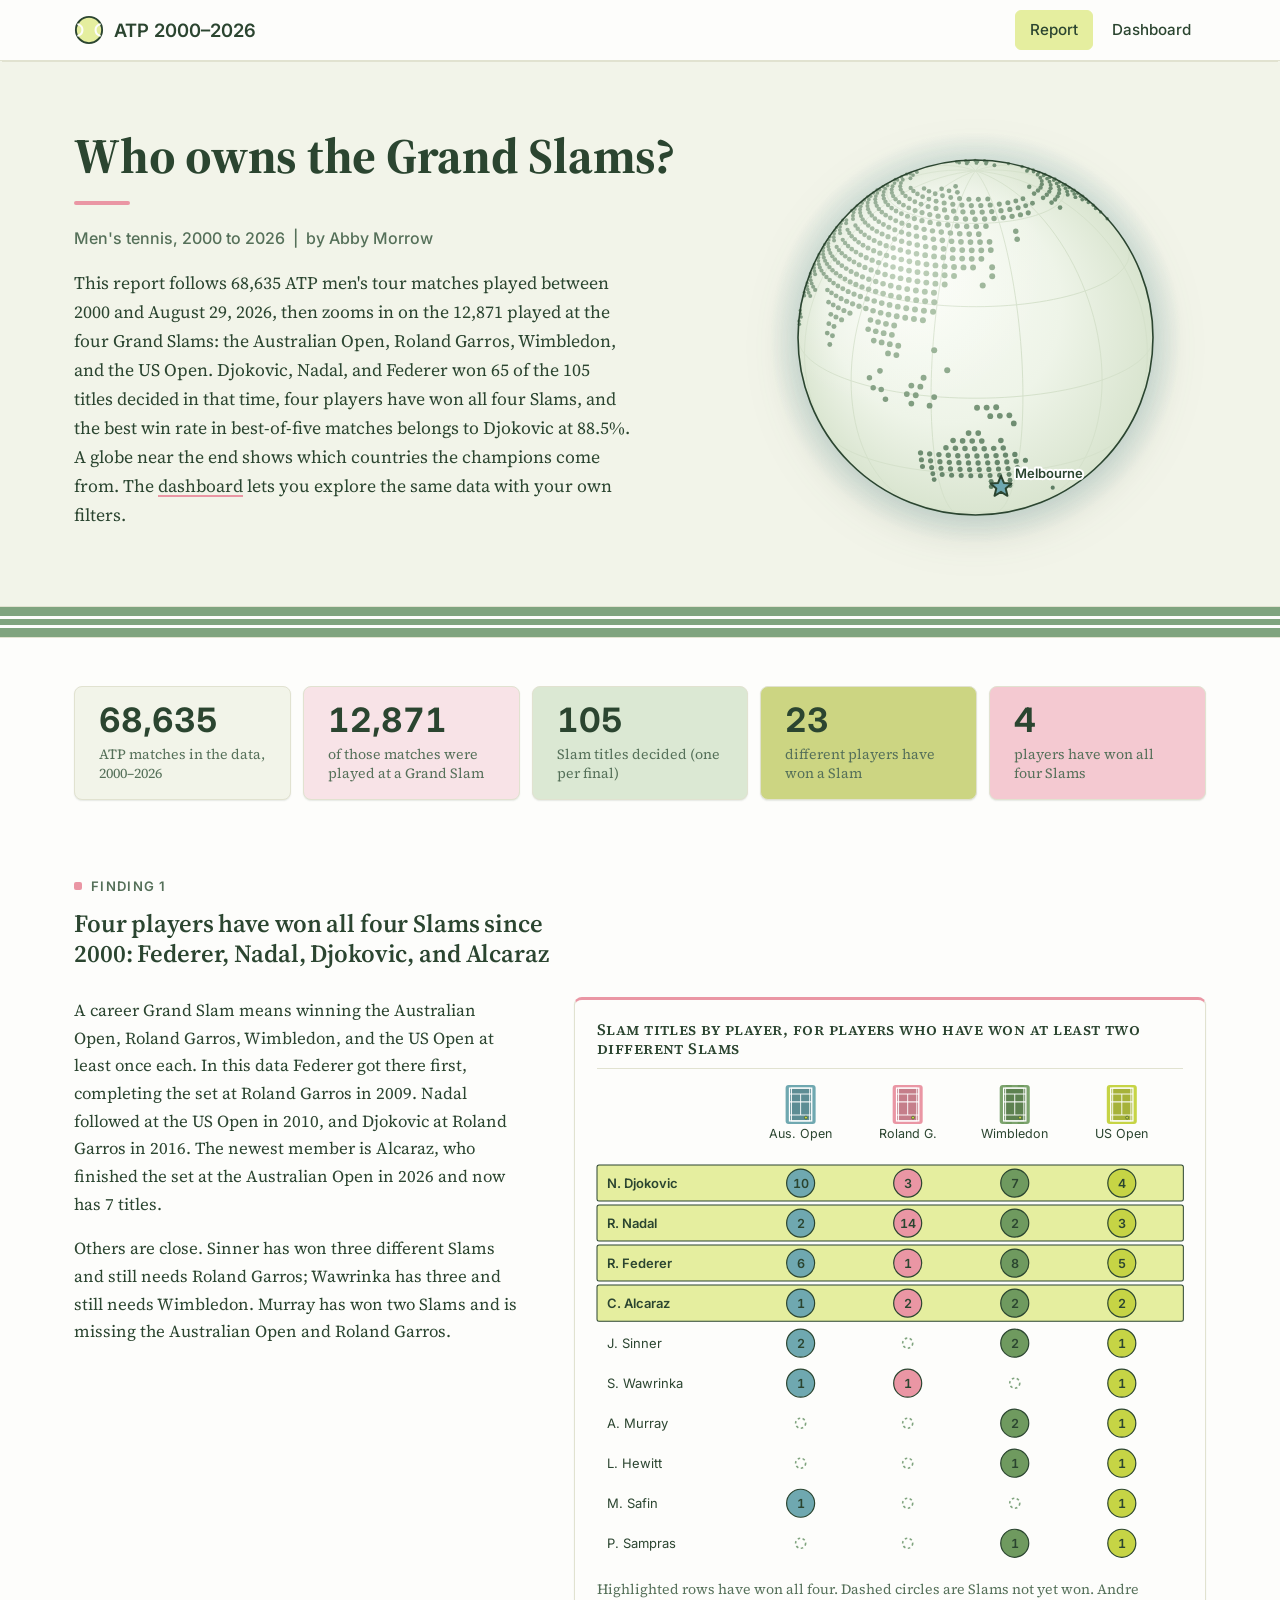
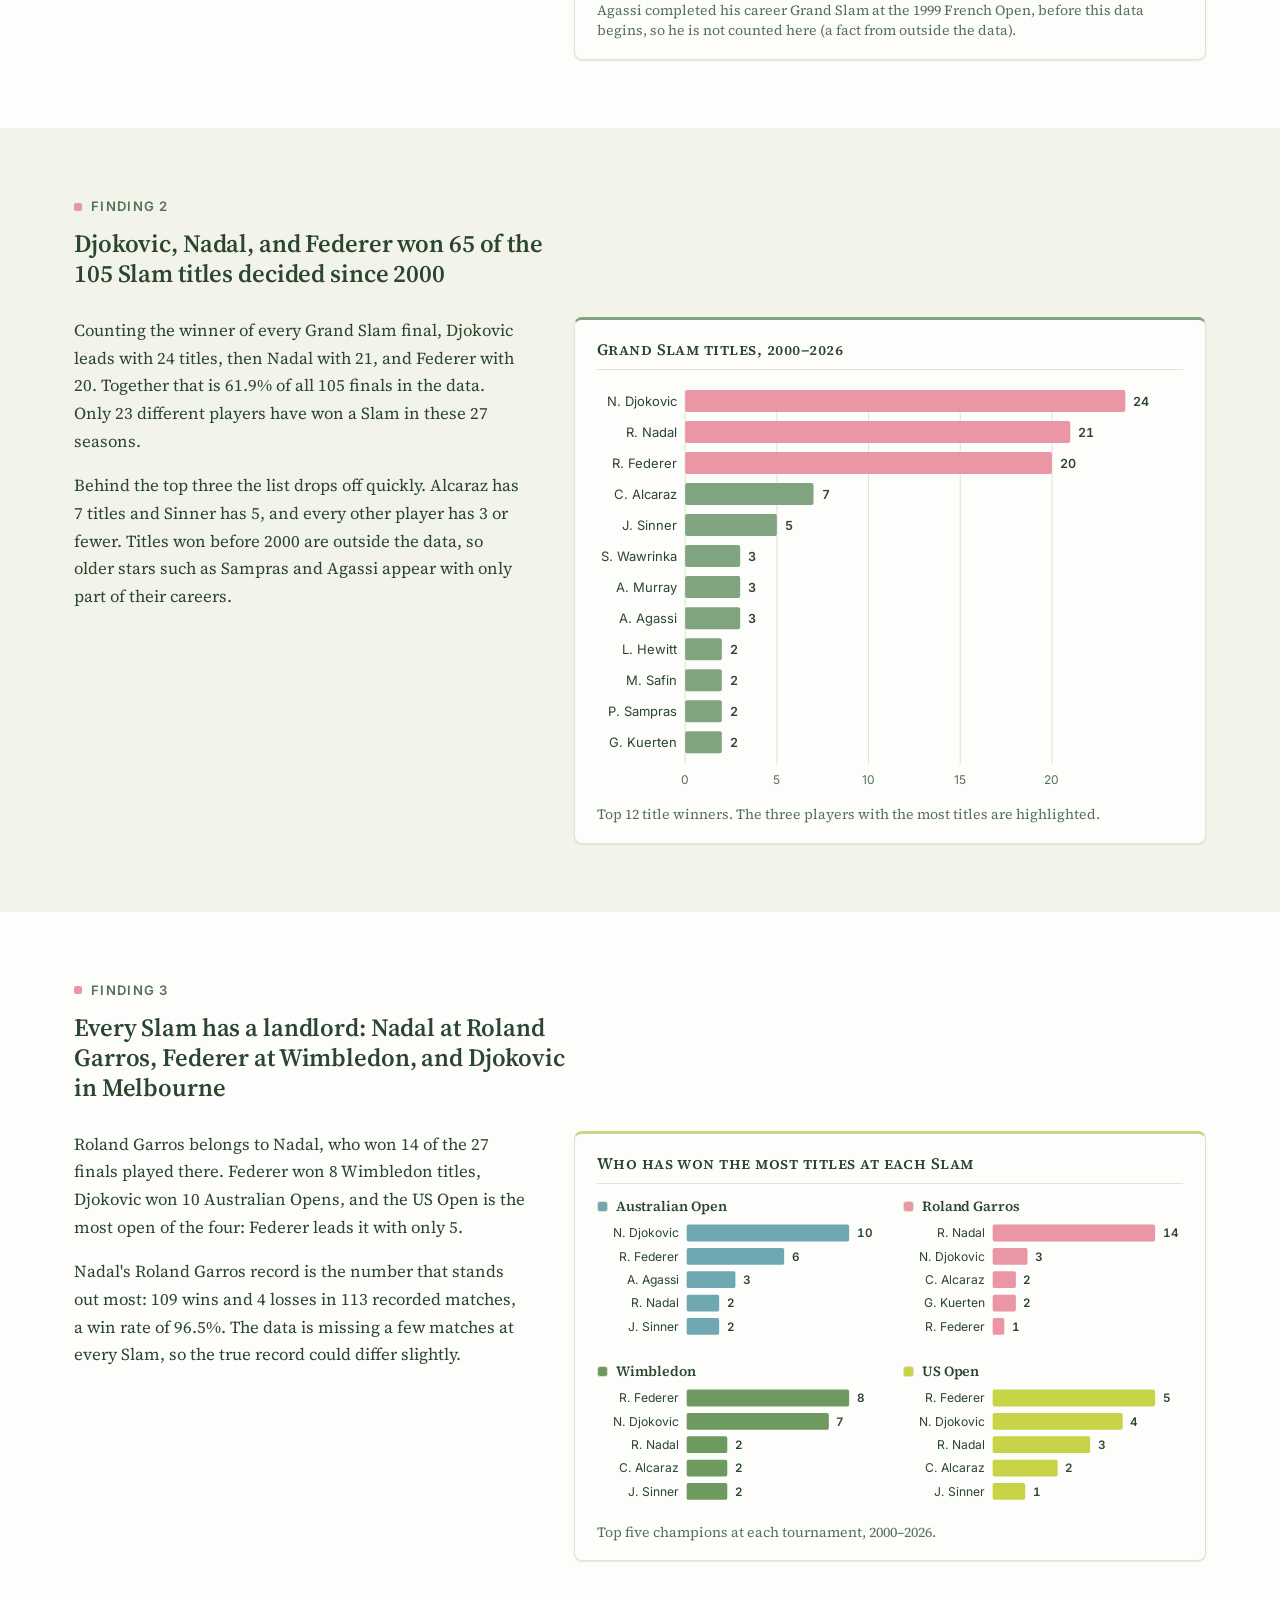
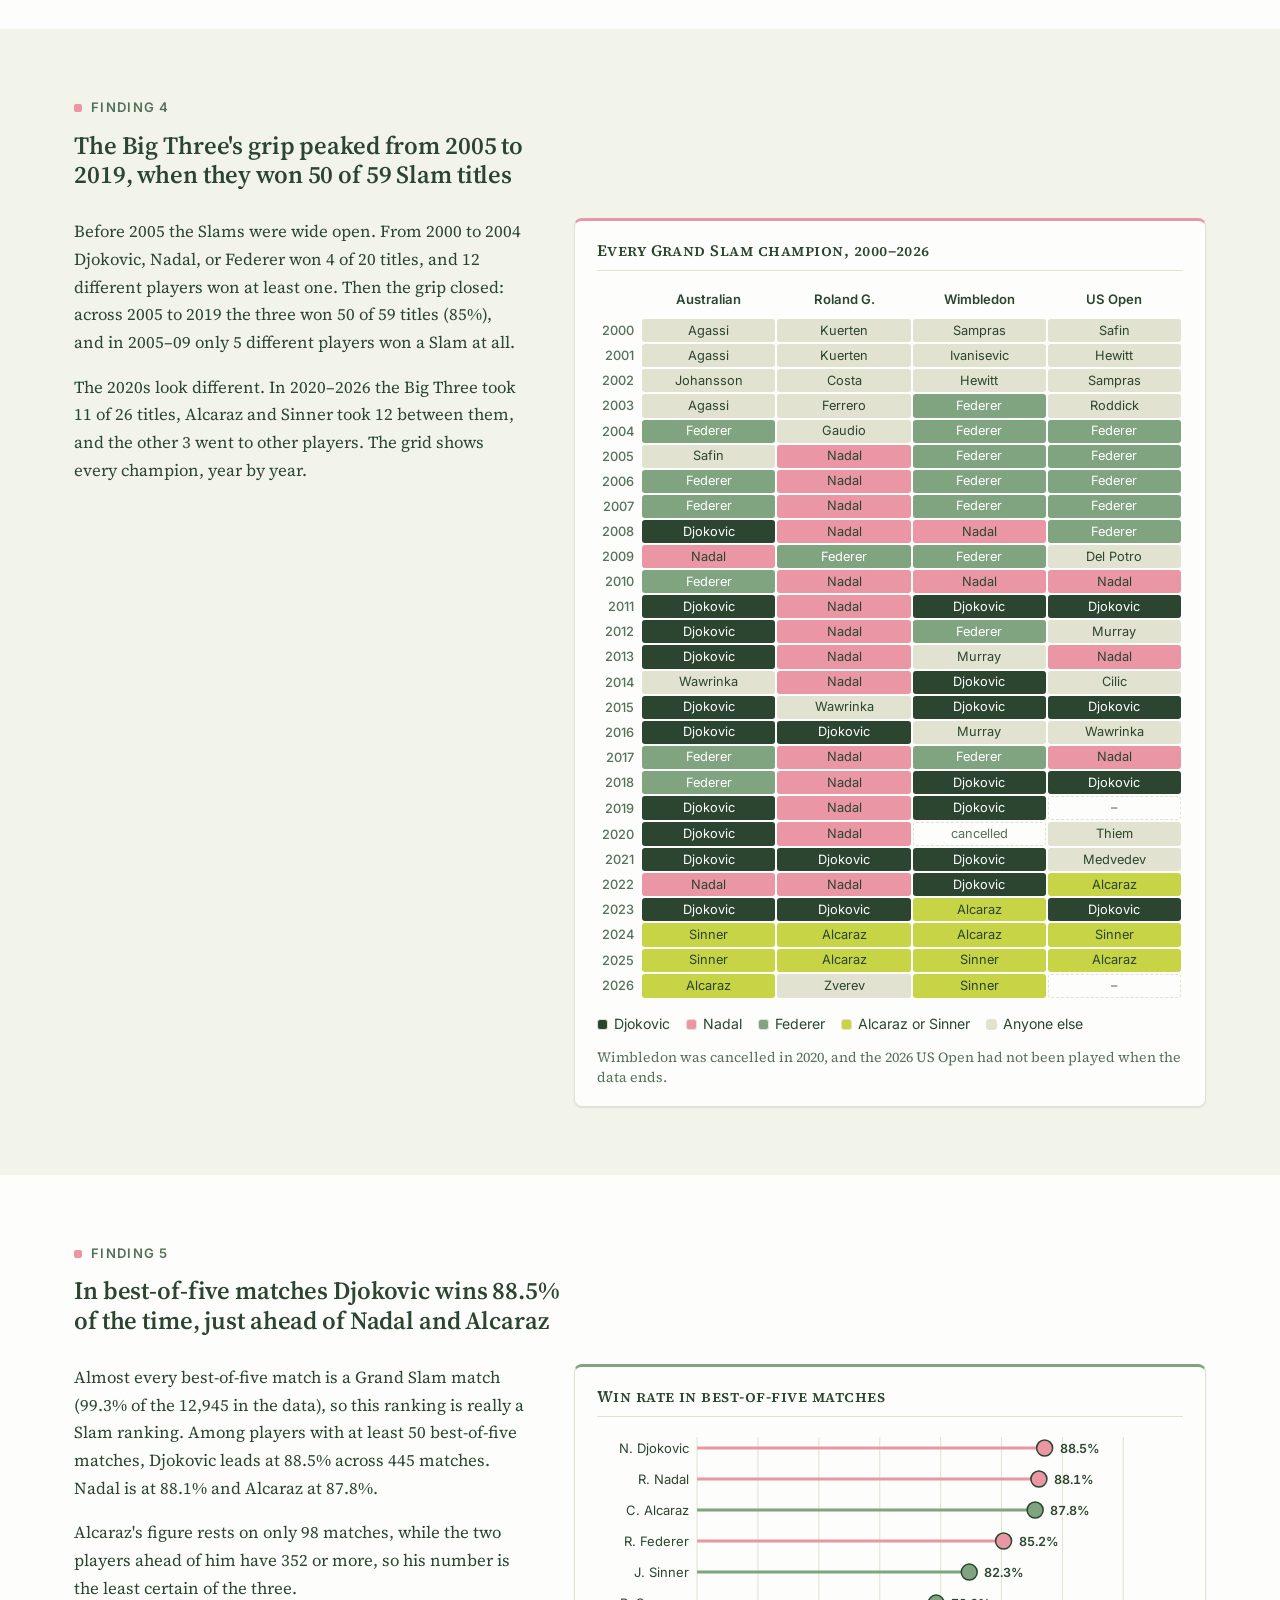
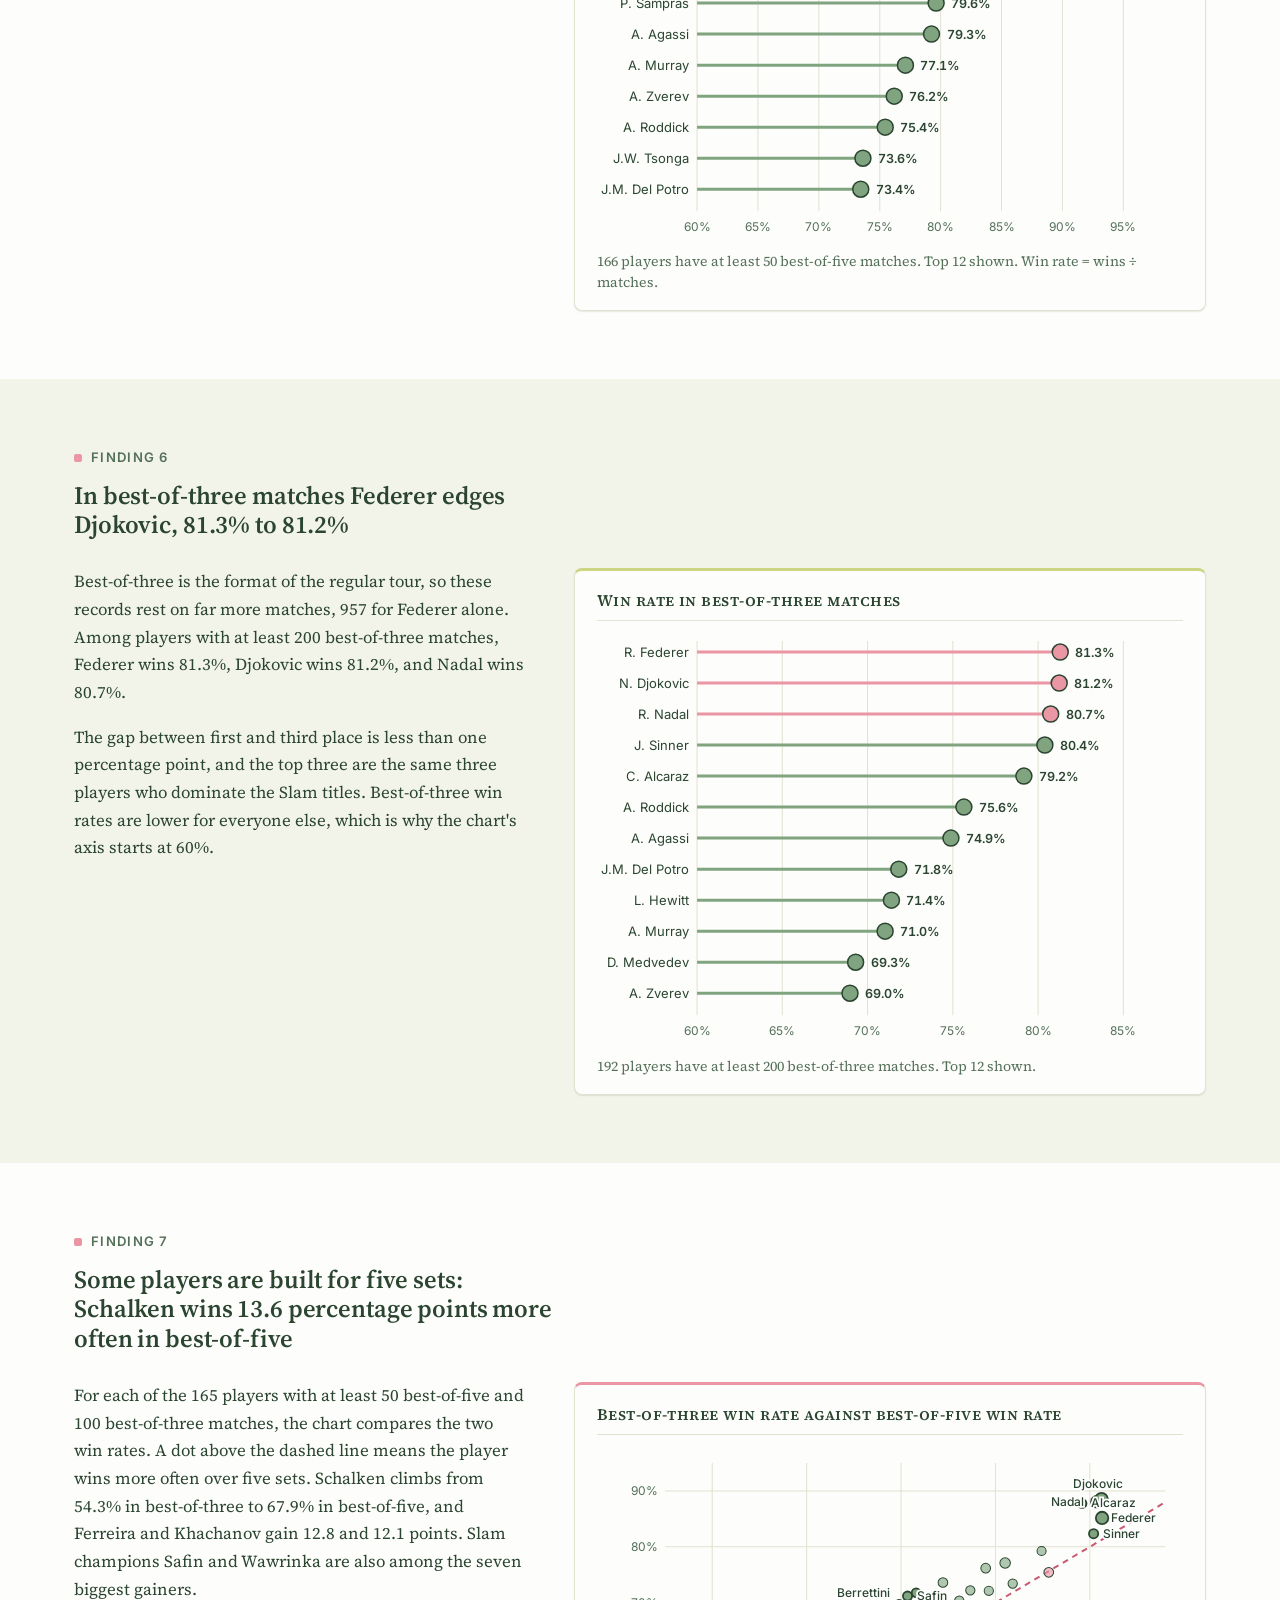
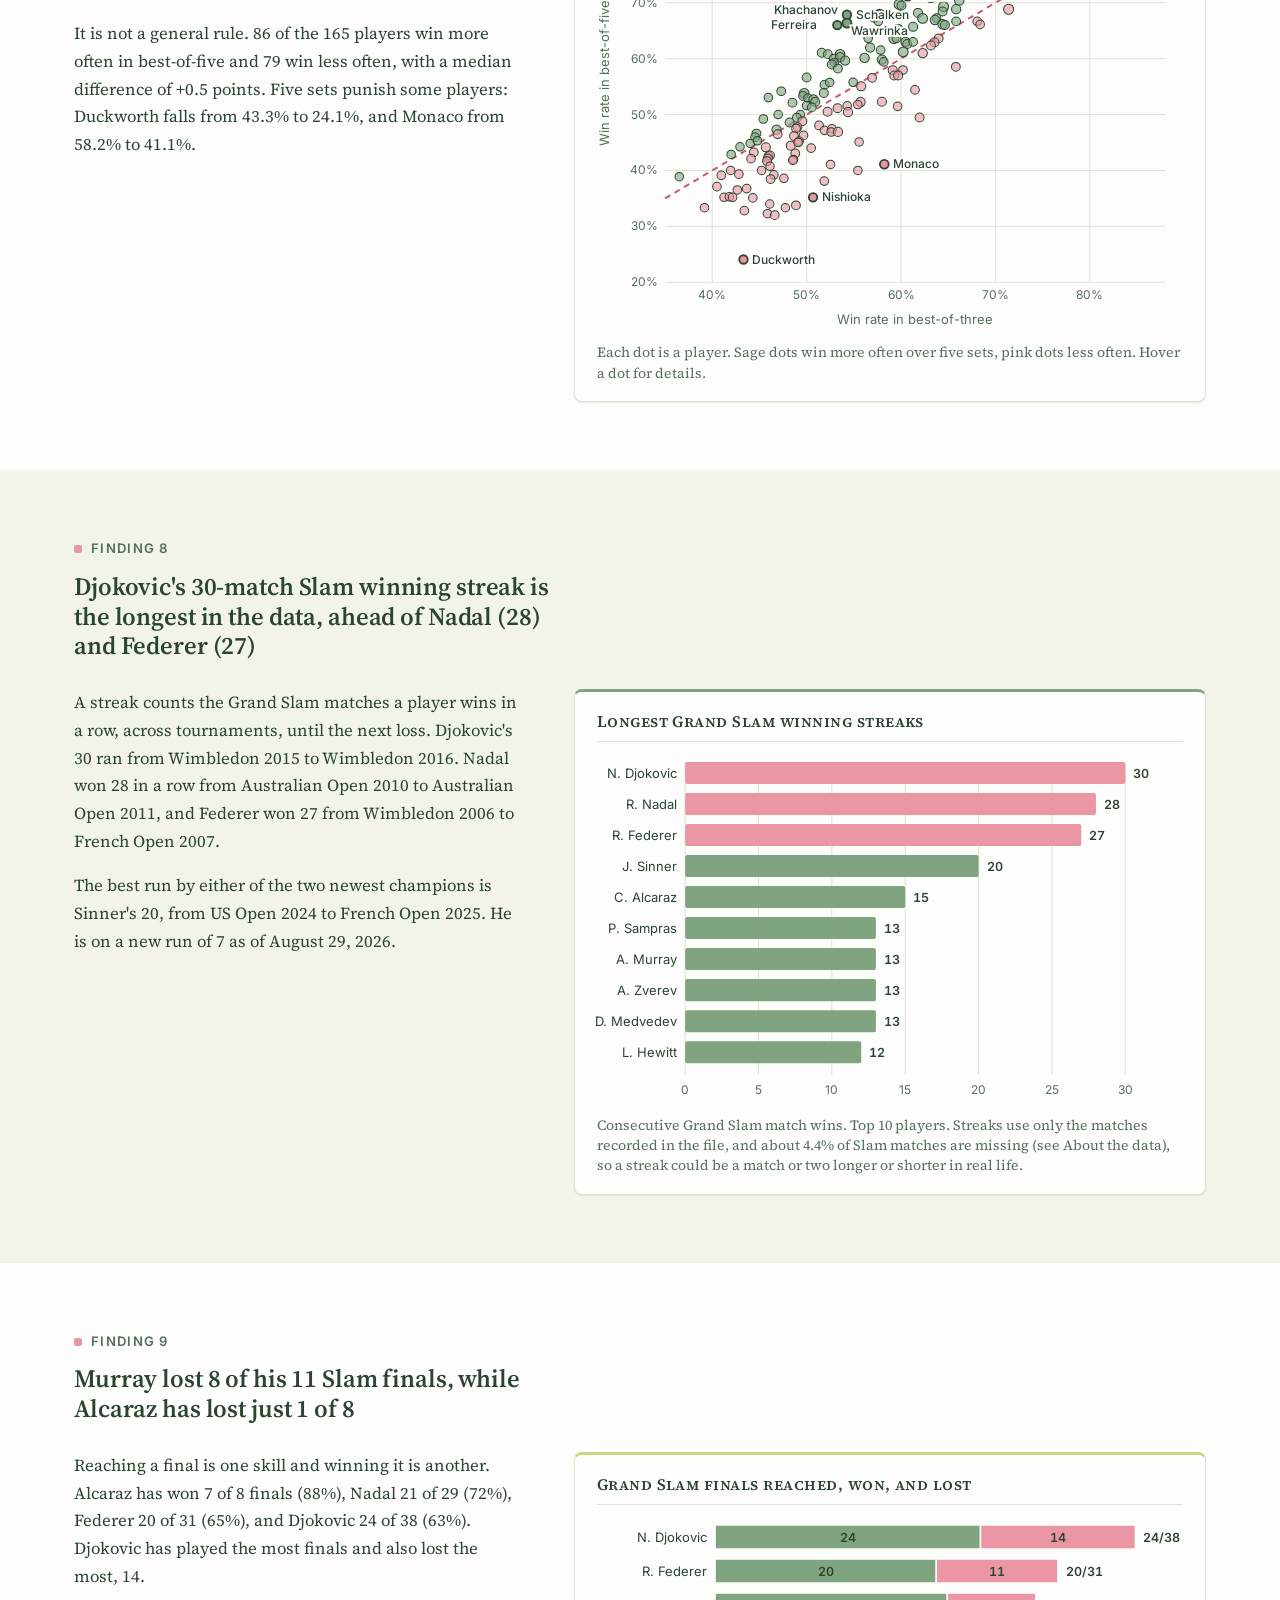
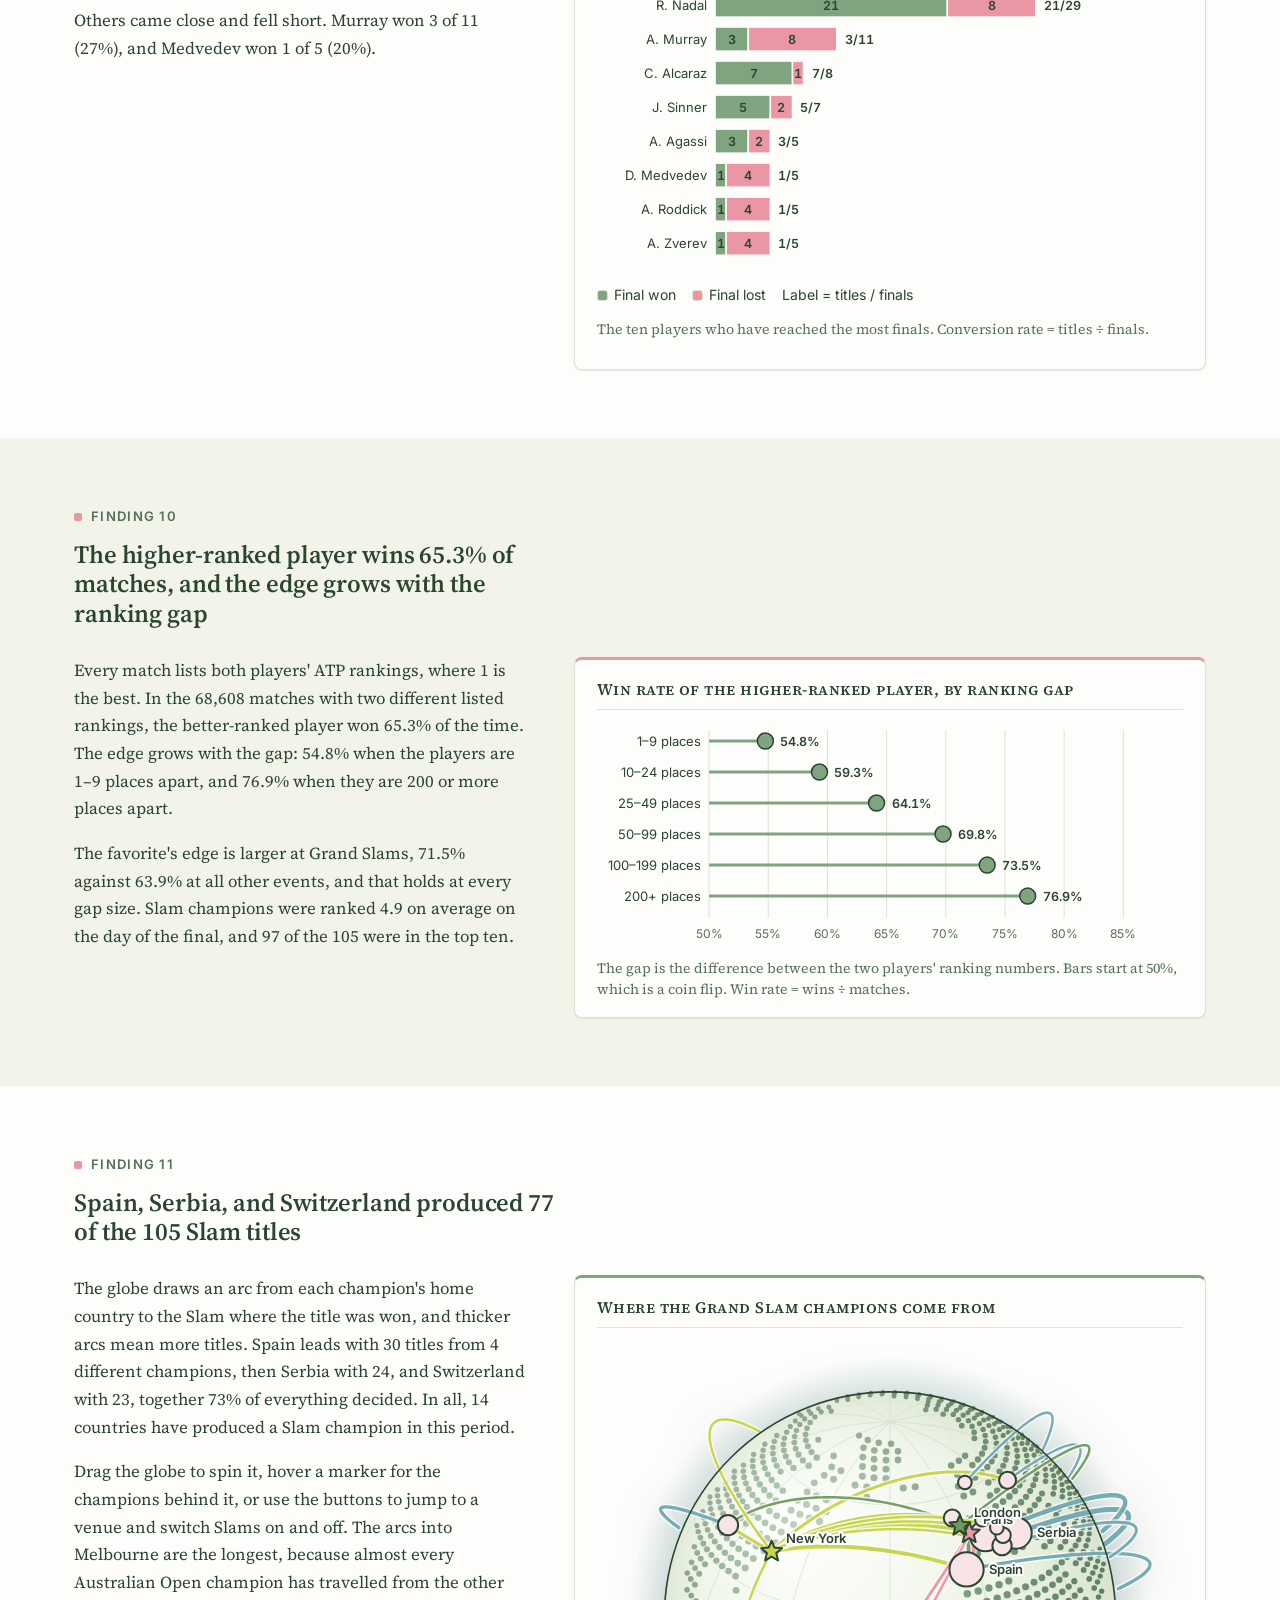
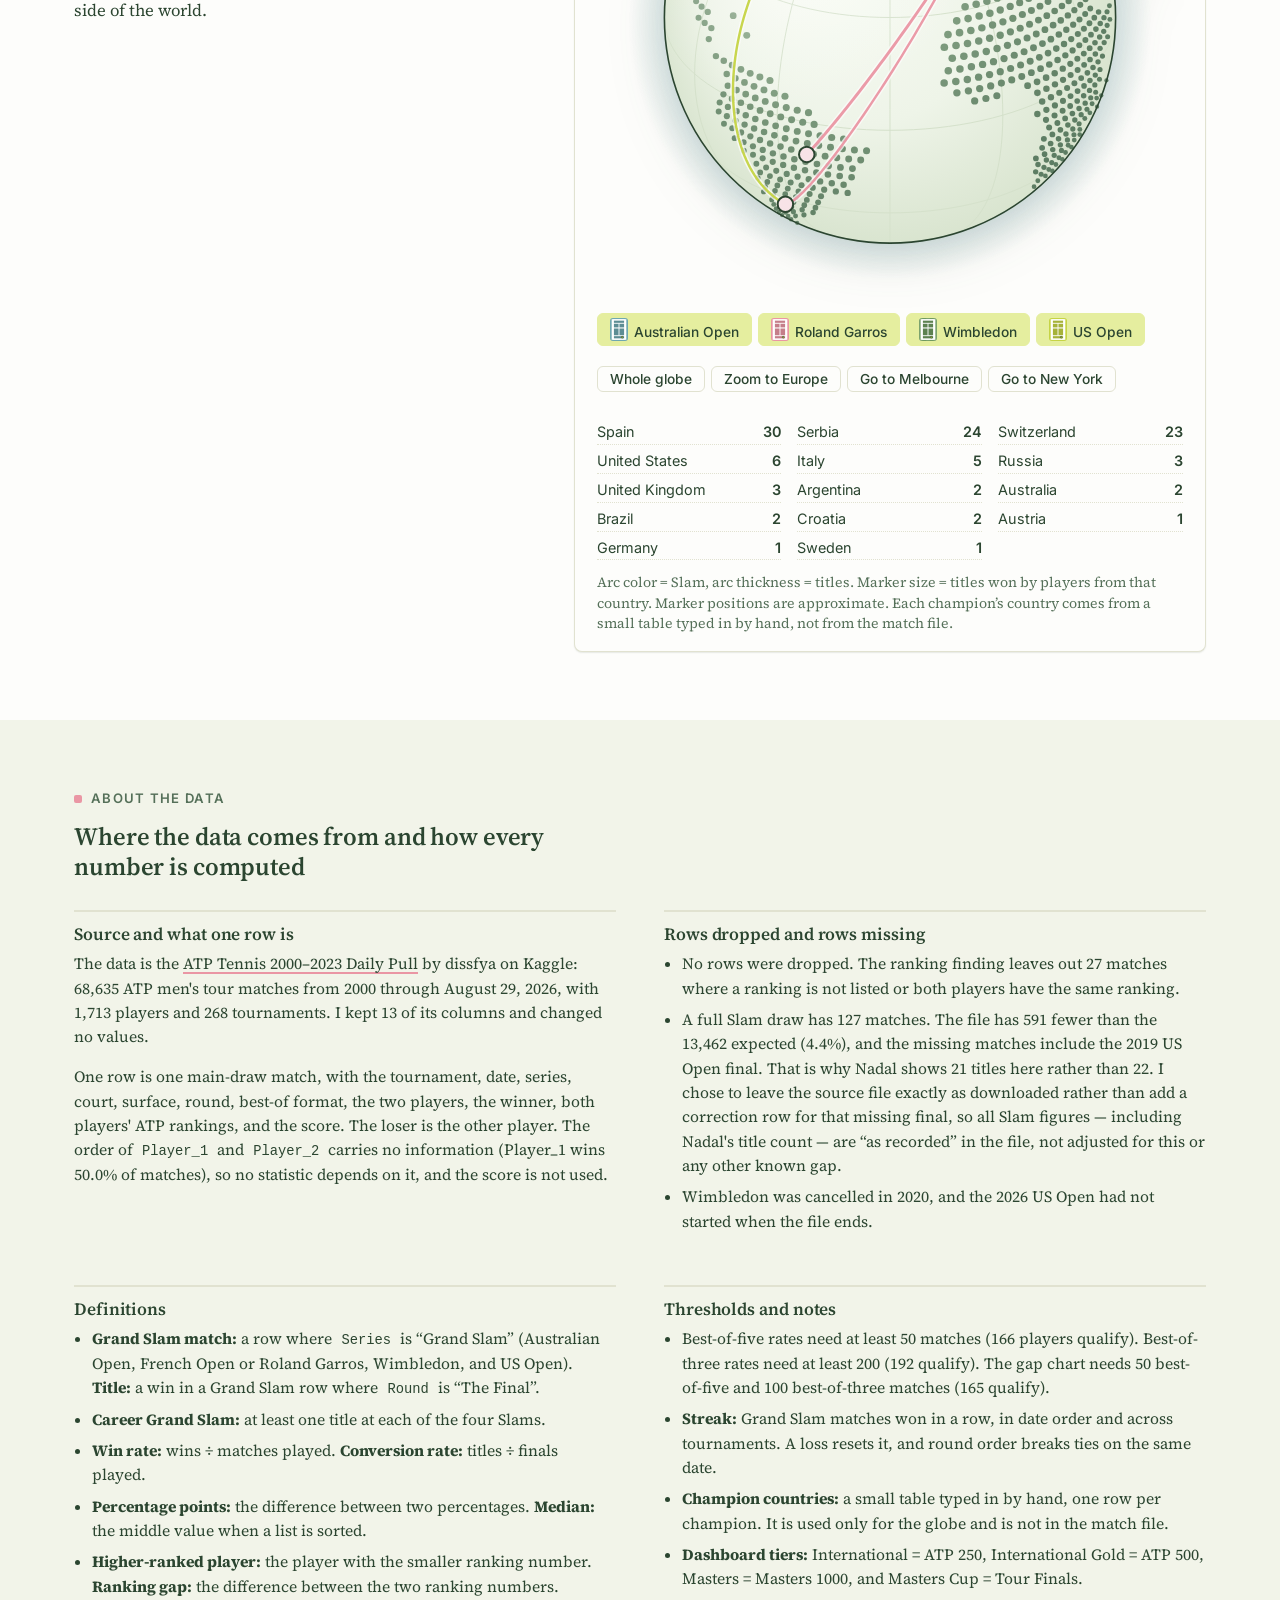
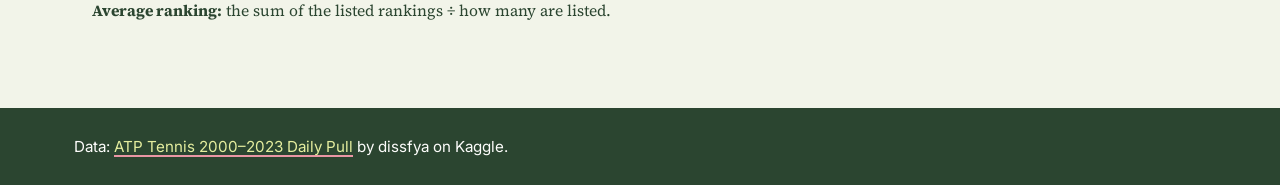
==== commit 86fb6310: "Drop "Slam Study" branding; add classic touches and Grand Slam court icons Branding: the nav brand t" ====
--- a/index.html
+++ b/index.html
@@ -13,7 +13,7 @@
 <!-- GENERATED by scripts/build_site.py from scripts/report_template.html - edit the template, then re-run the script -->
 <nav class="site-nav" aria-label="Main">
   <div class="wrap">
-    <a class="brand" href="index.html"><svg viewBox="0 0 32 32" aria-hidden="true"><circle cx="16" cy="16" r="14" fill="#e5ee9f" stroke="#2b4530" stroke-width="2"/><path d="M4.5 10c6 2 6 10 0 12M27.5 10c-6 2-6 10 0 12" fill="none" stroke="#fdfdfb" stroke-width="2.2" stroke-linecap="round"/></svg><span>Slam Study <span class="long">&middot; ATP 2000&ndash;2026</span></span></a>
+    <a class="brand" href="index.html"><svg viewBox="0 0 32 32" aria-hidden="true"><circle cx="16" cy="16" r="14" fill="#e5ee9f" stroke="#2b4530" stroke-width="2"/><path d="M4.5 10c6 2 6 10 0 12M27.5 10c-6 2-6 10 0 12" fill="none" stroke="#fdfdfb" stroke-width="2.2" stroke-linecap="round"/></svg><span>ATP 2000&ndash;2026</span></a>
     <div class="nav-links"><a href="index.html" aria-current="page">Report</a><a href="dashboard.html">Dashboard</a></div>
   </div>
 </nav>
--- a/css/style.css
+++ b/css/style.css
@@ -47,7 +47,7 @@
 .stat b,.kpi b,.h2h-side b,.wl-tile b,table.data td,.wl-table td,.cmp-table td,svg .val{font-variant-numeric:tabular-nums}
 
 /* ---------- navigation (shared) ---------- */
-.site-nav{position:sticky;top:0;z-index:50;background:var(--white);border-bottom:var(--line)}
+.site-nav{position:sticky;top:0;z-index:50;background:var(--white);border-bottom:1px solid var(--dust);box-shadow:0 3px 0 -2px var(--dust)}
 .site-nav .wrap{display:flex;align-items:center;gap:20px;min-height:60px;flex-wrap:wrap}
 .brand{display:flex;align-items:center;gap:10px;font-family:var(--font-display);font-weight:600;font-size:1.15rem;text-decoration:none}
 .brand svg{width:30px;height:30px;flex:none}
@@ -90,7 +90,7 @@
 .finding:nth-of-type(3n+1) .card{--accent:var(--pink)}
 .finding:nth-of-type(3n+2) .card{--accent:var(--sage)}
 .finding:nth-of-type(3n) .card{--accent:var(--lime-mid)}
-.card h3{font-size:var(--fs-card-title);font-weight:600;margin-bottom:14px;padding-bottom:10px;border-bottom:1px solid var(--dust);color:var(--ink)}
+.card h3{font-size:var(--fs-card-title);font-weight:600;font-variant-caps:small-caps;letter-spacing:.03em;margin-bottom:14px;padding-bottom:10px;border-bottom:1px solid var(--dust);color:var(--ink)}
 .chart{width:100%;min-height:120px}
 .chart svg{display:block;width:100%;height:auto;overflow:visible}
 .chart-note{font-size:var(--fs-small);color:var(--ink-soft);margin:12px 0 0;line-height:1.45}
@@ -152,7 +152,12 @@
 .dash-head h1{font-size:clamp(1.75rem,3.6vw,2.5rem);font-weight:700;padding-bottom:14px;position:relative}
 .dash-head h1::after{content:"";position:absolute;left:0;bottom:0;width:48px;height:4px;border-radius:2px;background:var(--pink)}
 .dash-head p{max-width:70ch;margin:14px 0 0}
-.controls{background:var(--white);border:var(--line);border-radius:var(--r);box-shadow:var(--shadow-sm);padding:20px}
+.controls{background:var(--white);border:var(--line);border-radius:var(--r);box-shadow:var(--shadow-sm);padding:20px;margin-bottom:14px}
+.scope-cap{font-family:var(--font-display);font-size:var(--fs-label);font-weight:600;color:var(--ink-soft);text-transform:uppercase;letter-spacing:.06em;margin:0 0 14px}
+.scope-line{font-family:var(--font-display);font-size:var(--fs-small);color:var(--ink-soft);margin:0 0 12px}
+.scope-line span{color:var(--ink);font-weight:600}
+.scope-player-row{display:flex;flex-wrap:wrap;gap:14px 16px;align-items:end;margin-bottom:12px}
+.scope-player-row .field{flex:1 1 260px;min-width:200px}
 .filter-grid{display:grid;grid-template-columns:minmax(0,1.1fr) minmax(0,1fr) minmax(0,1fr) auto;gap:14px 16px;align-items:end}
 .field label{display:block;font-family:var(--font-display);font-weight:500;font-size:var(--fs-label);margin-bottom:4px;color:var(--ink-soft)}
 .field select,.field input{width:100%;font-family:var(--font-display);font-size:.96rem;color:var(--ink);background:var(--white);border:var(--line);border-radius:var(--r-sm);padding:7px 10px;height:40px;transition:border-color var(--ease),box-shadow var(--ease)}
@@ -224,13 +229,12 @@
 .rank-ctl .field{min-width:180px}
 
 /* head to head */
-.h2h-ctl{display:flex;flex-wrap:wrap;gap:12px;align-items:end}
-.h2h-ctl .field{flex:1 1 200px;min-width:160px}
-.h2h-swap{flex:0 0 auto;width:40px;height:40px;padding:0;display:inline-flex;align-items:center;justify-content:center;font-size:1.05rem;line-height:1;border-radius:var(--r-pill);background:var(--white)}
+.h2h-header{display:grid;grid-template-columns:minmax(0,1fr) auto minmax(0,1fr);align-items:end;column-gap:20px;row-gap:16px;margin:16px 0 4px}
+.h2h-header .field{min-width:0}
+.h2h-swap{flex:0 0 auto;width:40px;height:40px;padding:0;display:inline-flex;align-items:center;justify-content:center;font-size:1.05rem;line-height:1;border-radius:var(--r-pill);background:var(--white);justify-self:center}
 .h2h-swap:hover{border-color:var(--sage);background:var(--cream)}
-.h2h-vs{display:flex;align-items:center;justify-content:center;gap:22px;flex-wrap:wrap;margin:14px 0 4px}
-.h2h-vs .chart{width:148px;flex:0 0 auto}
-.h2h-side{display:flex;flex-direction:column;align-items:center;gap:9px;min-width:110px}
+.h2h-header .chart{width:148px;justify-self:center;align-self:start}
+.h2h-side{display:flex;flex-direction:column;align-items:center;gap:9px;justify-self:center}
 .h2h-side b{font-family:var(--font-display);font-size:2.4rem;font-weight:700;line-height:1}
 .h2h-chip{display:inline-block;max-width:190px;overflow:hidden;text-overflow:ellipsis;white-space:nowrap;font-family:var(--font-display);font-weight:600;font-size:.9rem;padding:5px 14px;border-radius:var(--r-pill)}
 .h2h-chip.p1{background:var(--sage);color:var(--white)}
@@ -246,9 +250,9 @@
 
 @media (max-width:900px){
   .hero-grid,.finding-body,.data-grid,.dash-grid,.wl,.h2h-record{grid-template-columns:minmax(0,1fr)}
+  .h2h-header{grid-template-columns:minmax(0,1fr);justify-items:center}
   .finding{padding:52px 0}
   .small-multiples{grid-template-columns:minmax(0,1fr)}
-  .brand span.long{display:none}
   .filter-grid{grid-template-columns:minmax(0,1fr) minmax(0,1fr)}
   .filter-grid .more-wrap{grid-column:1/-1}
 }
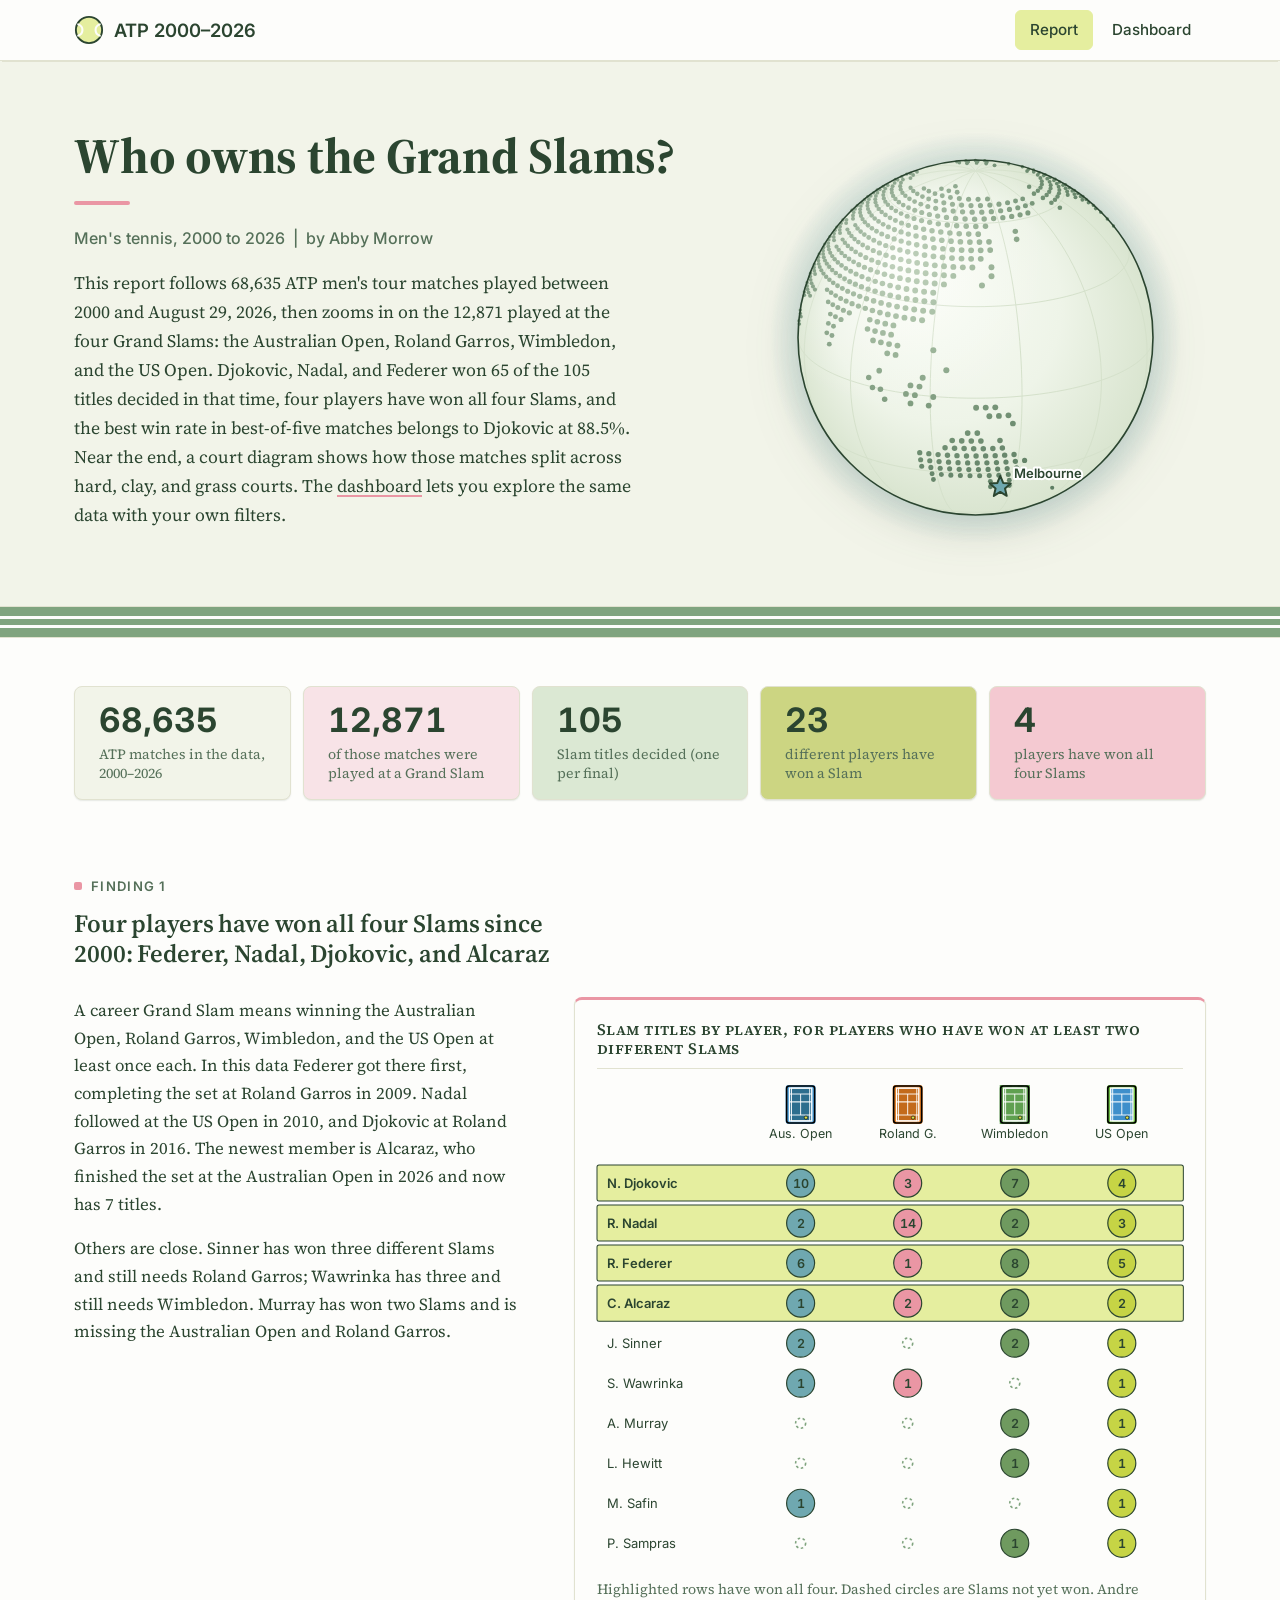
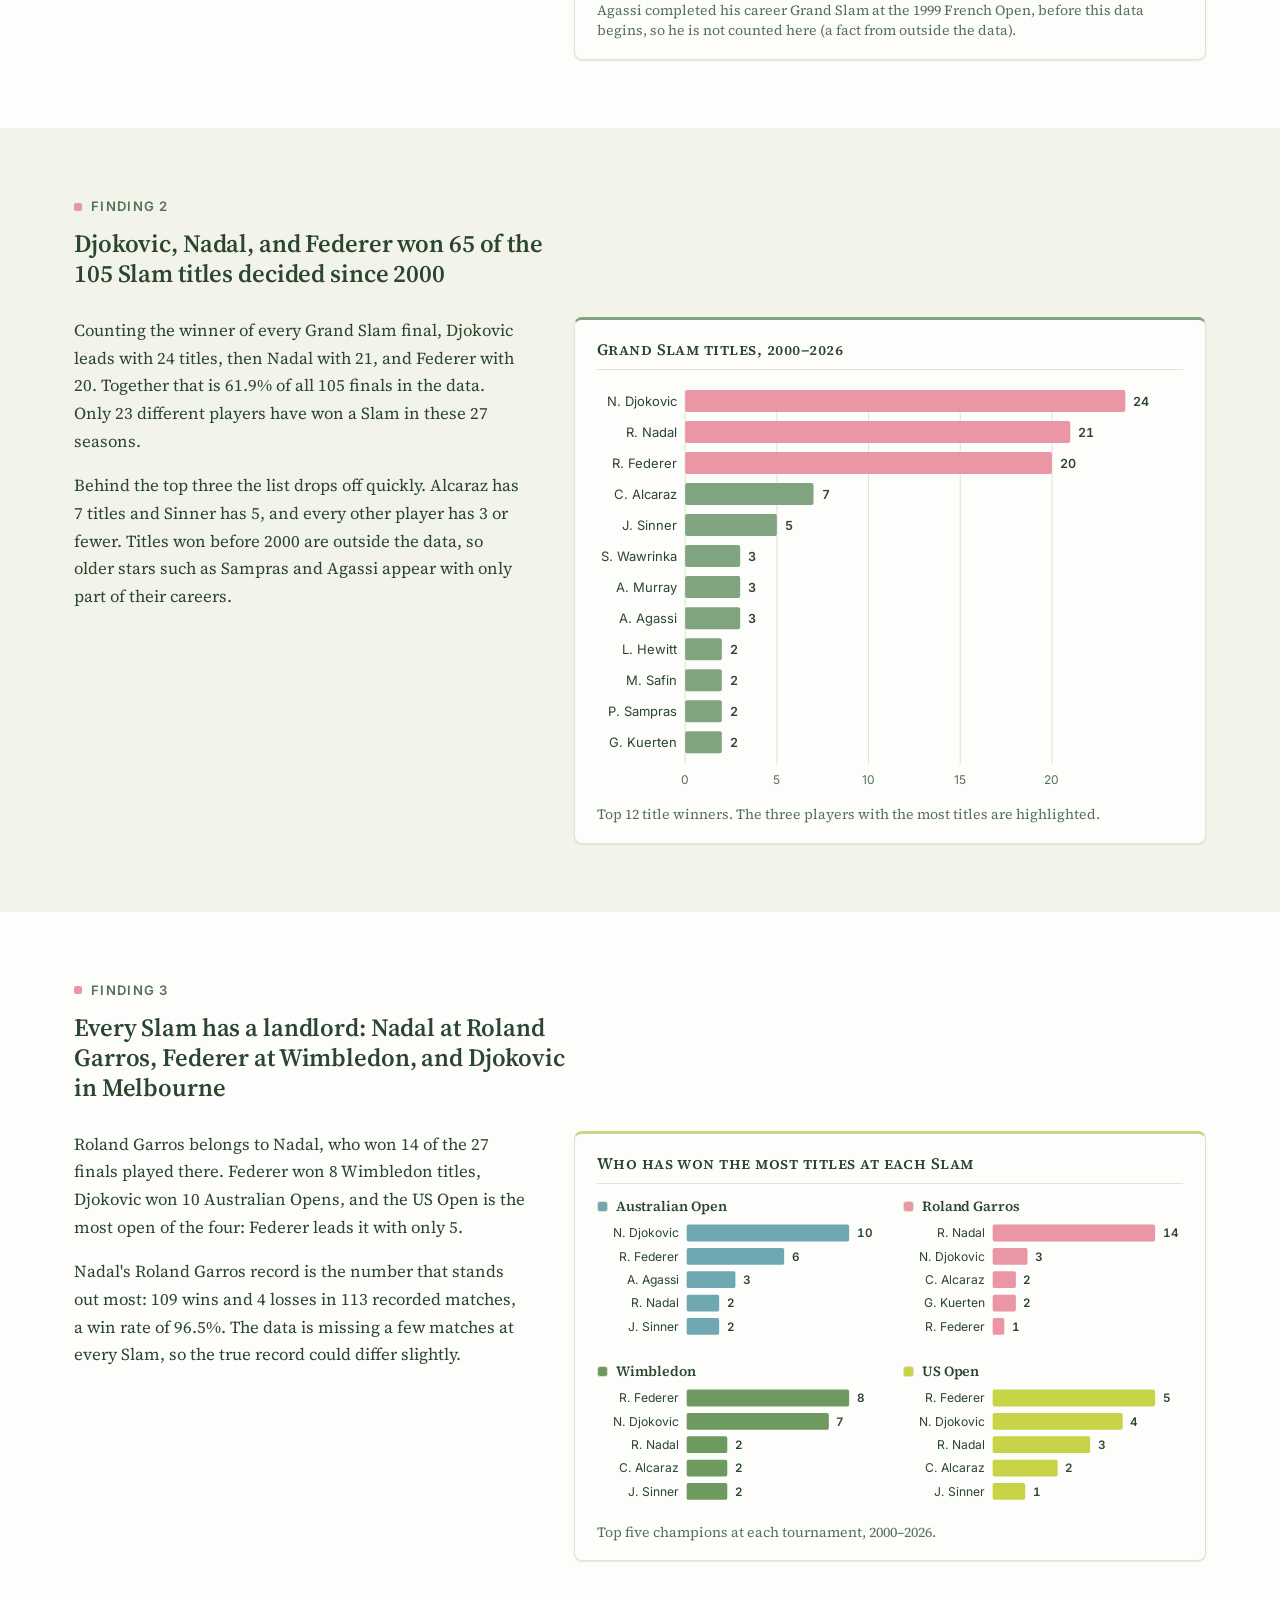
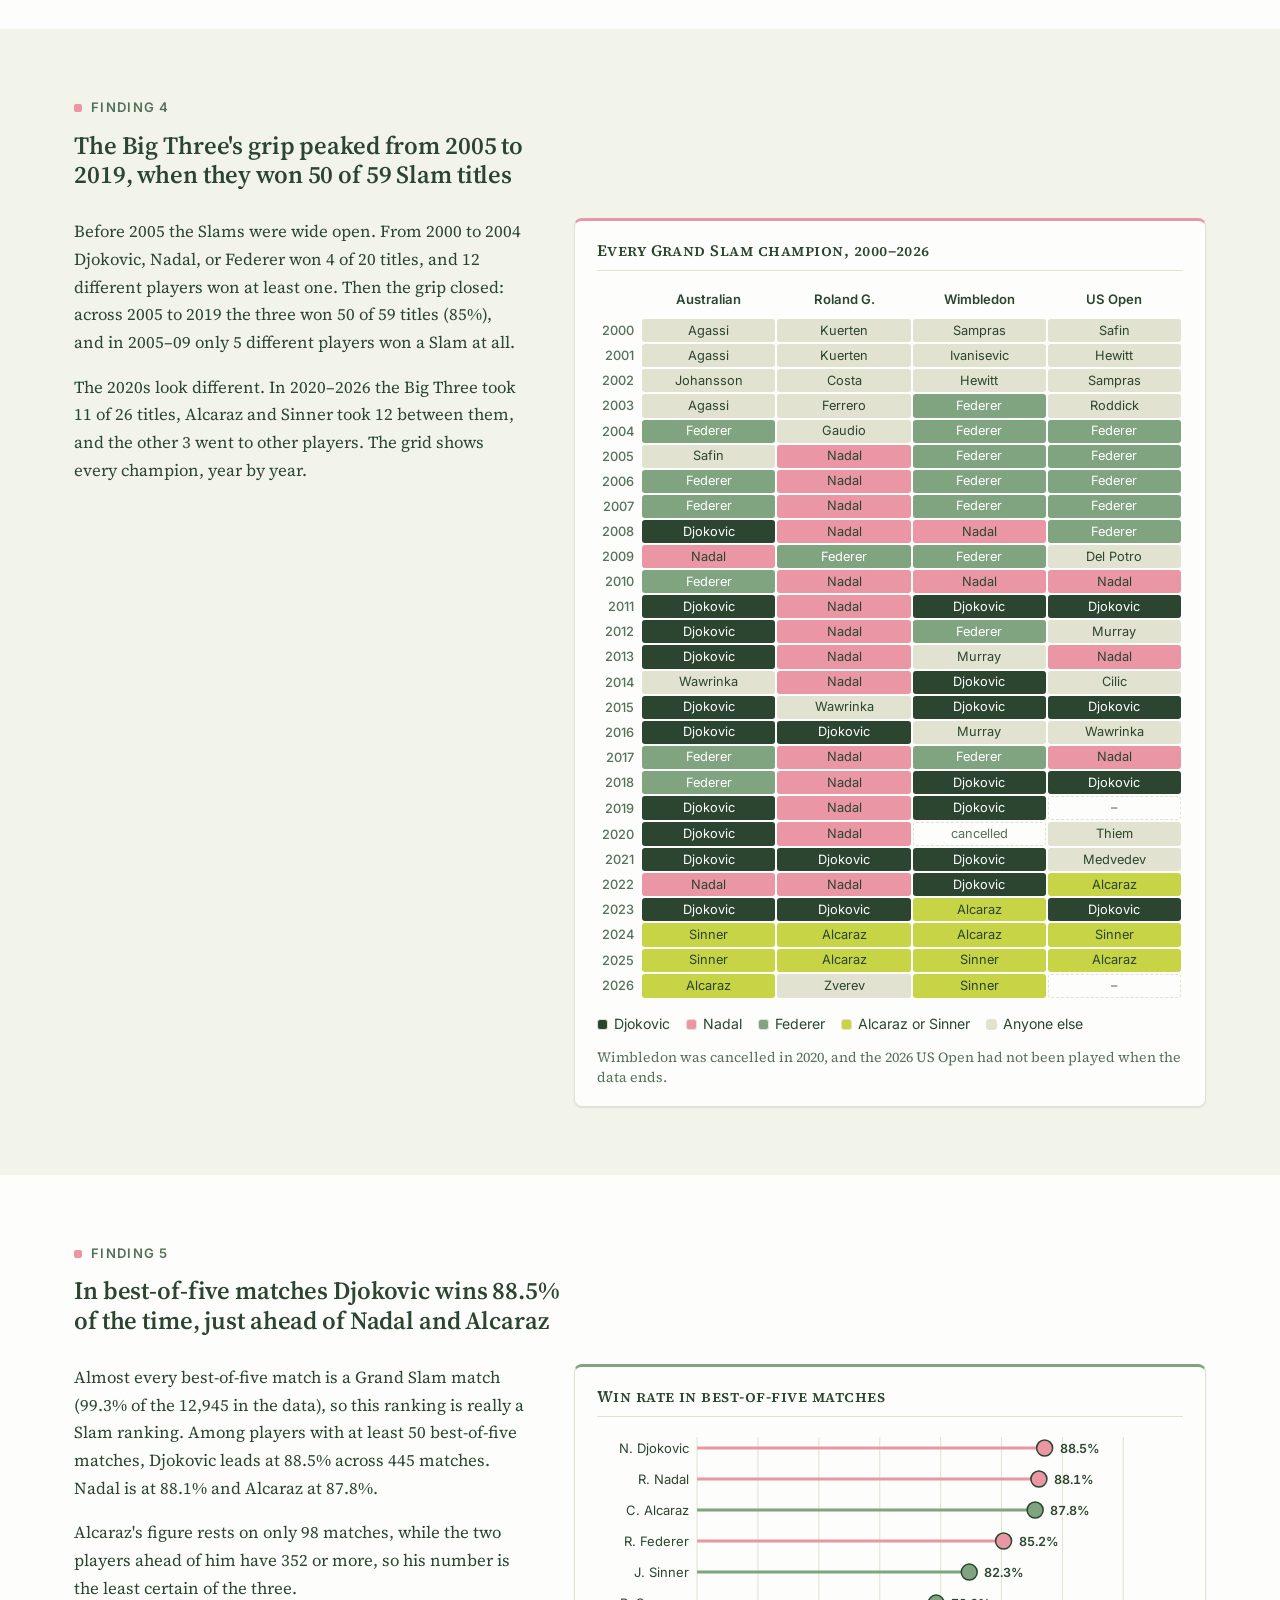
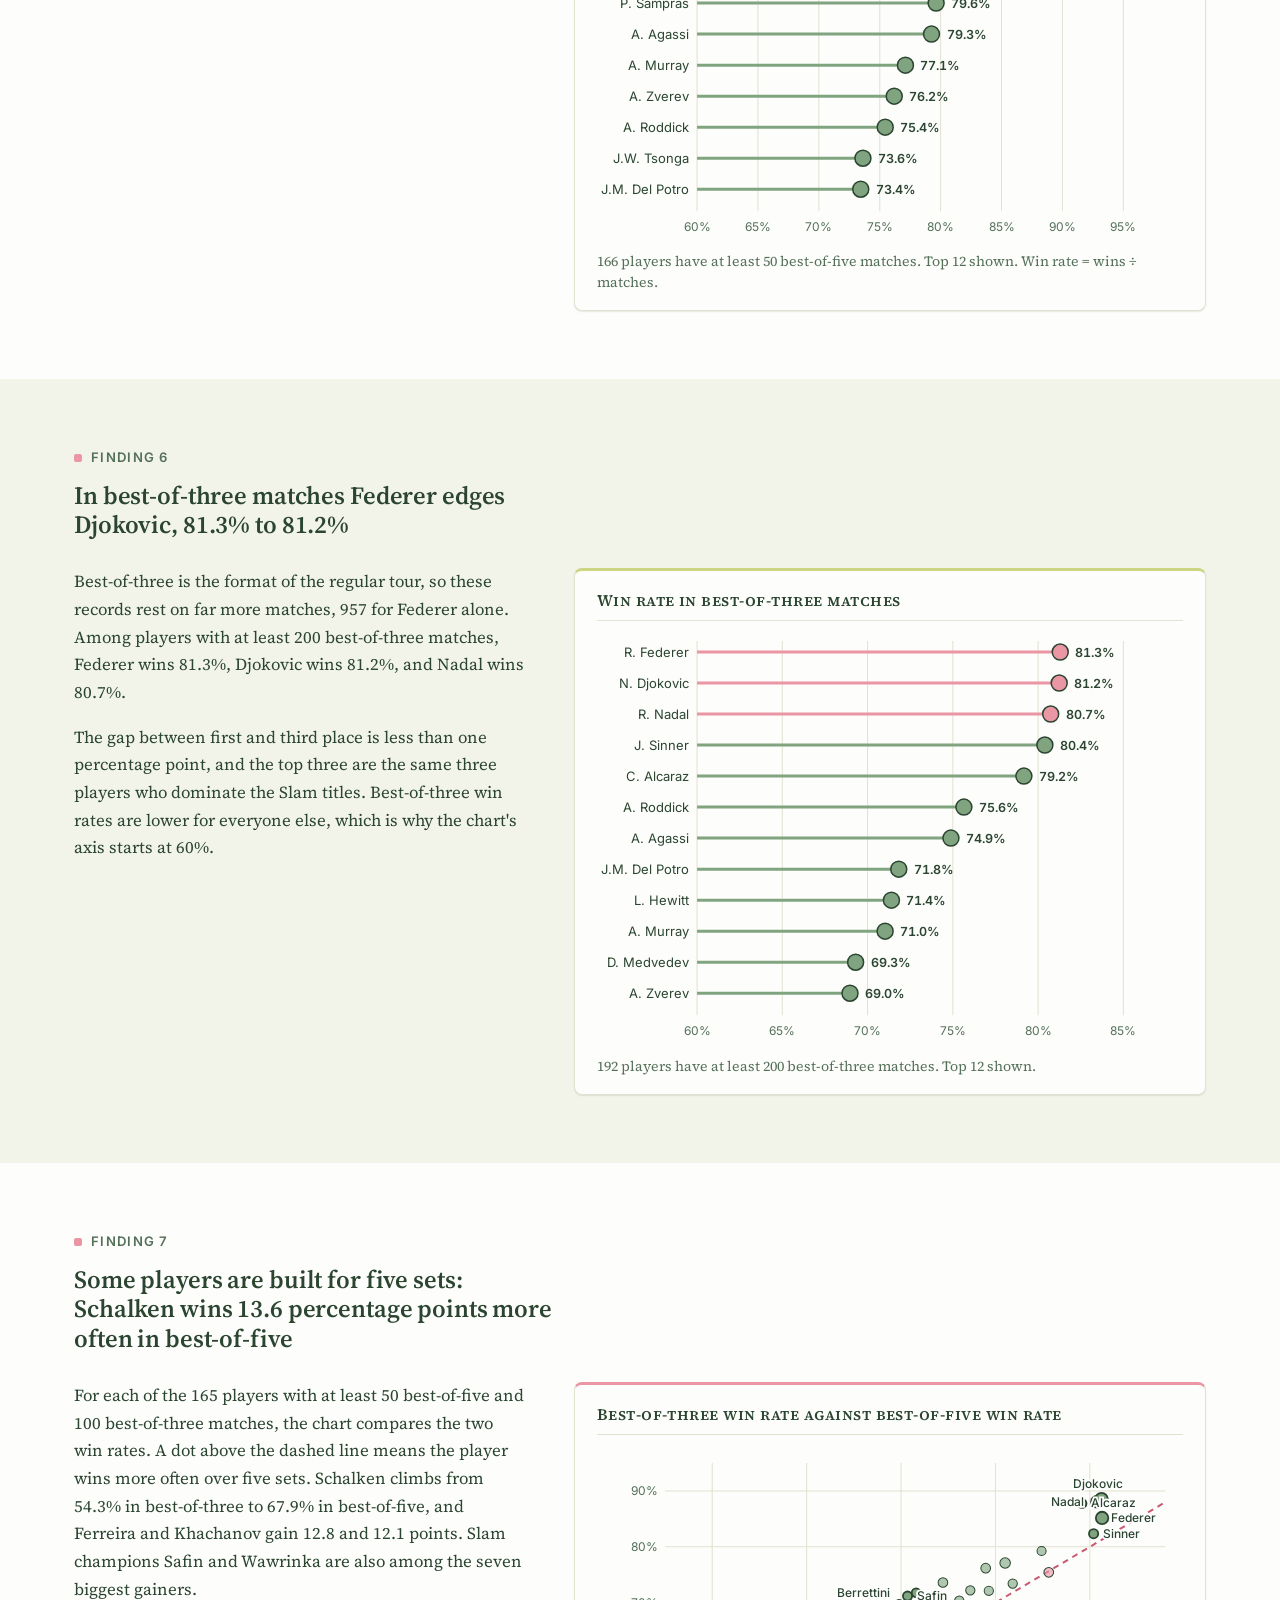
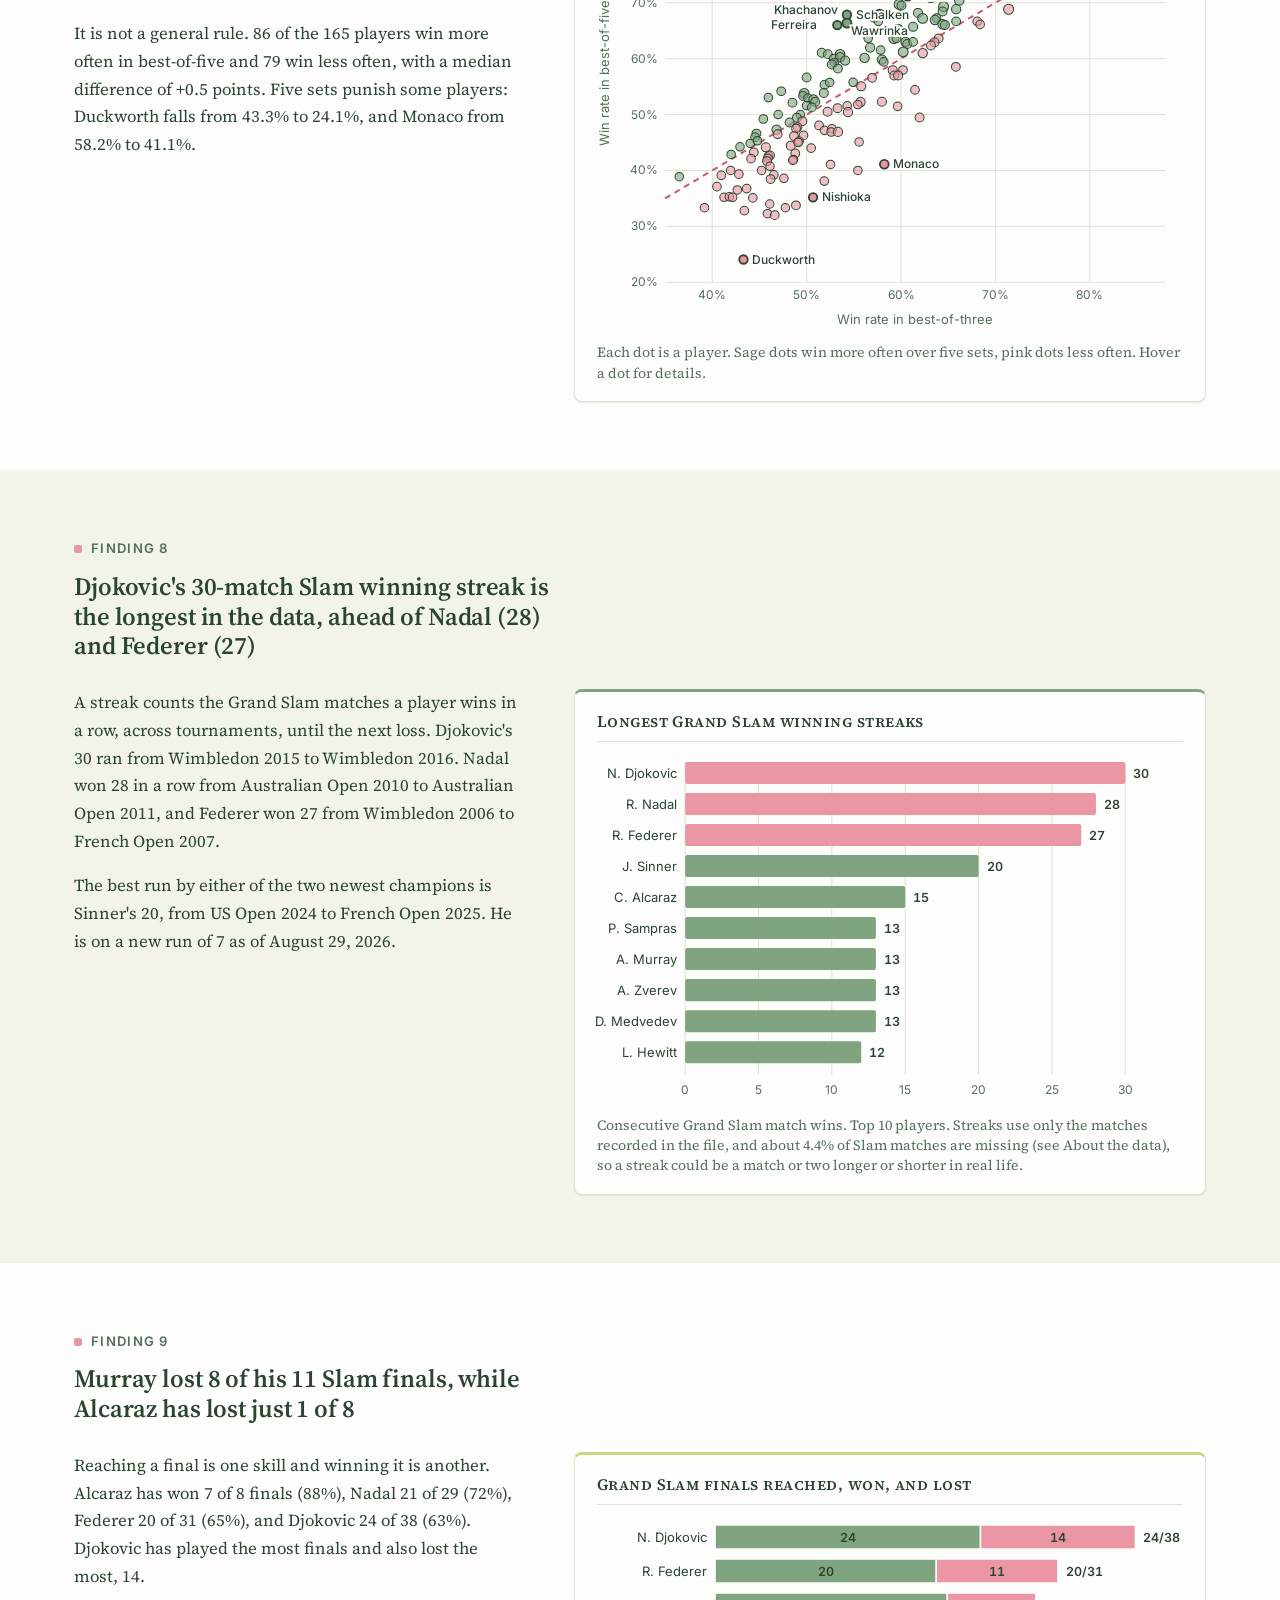
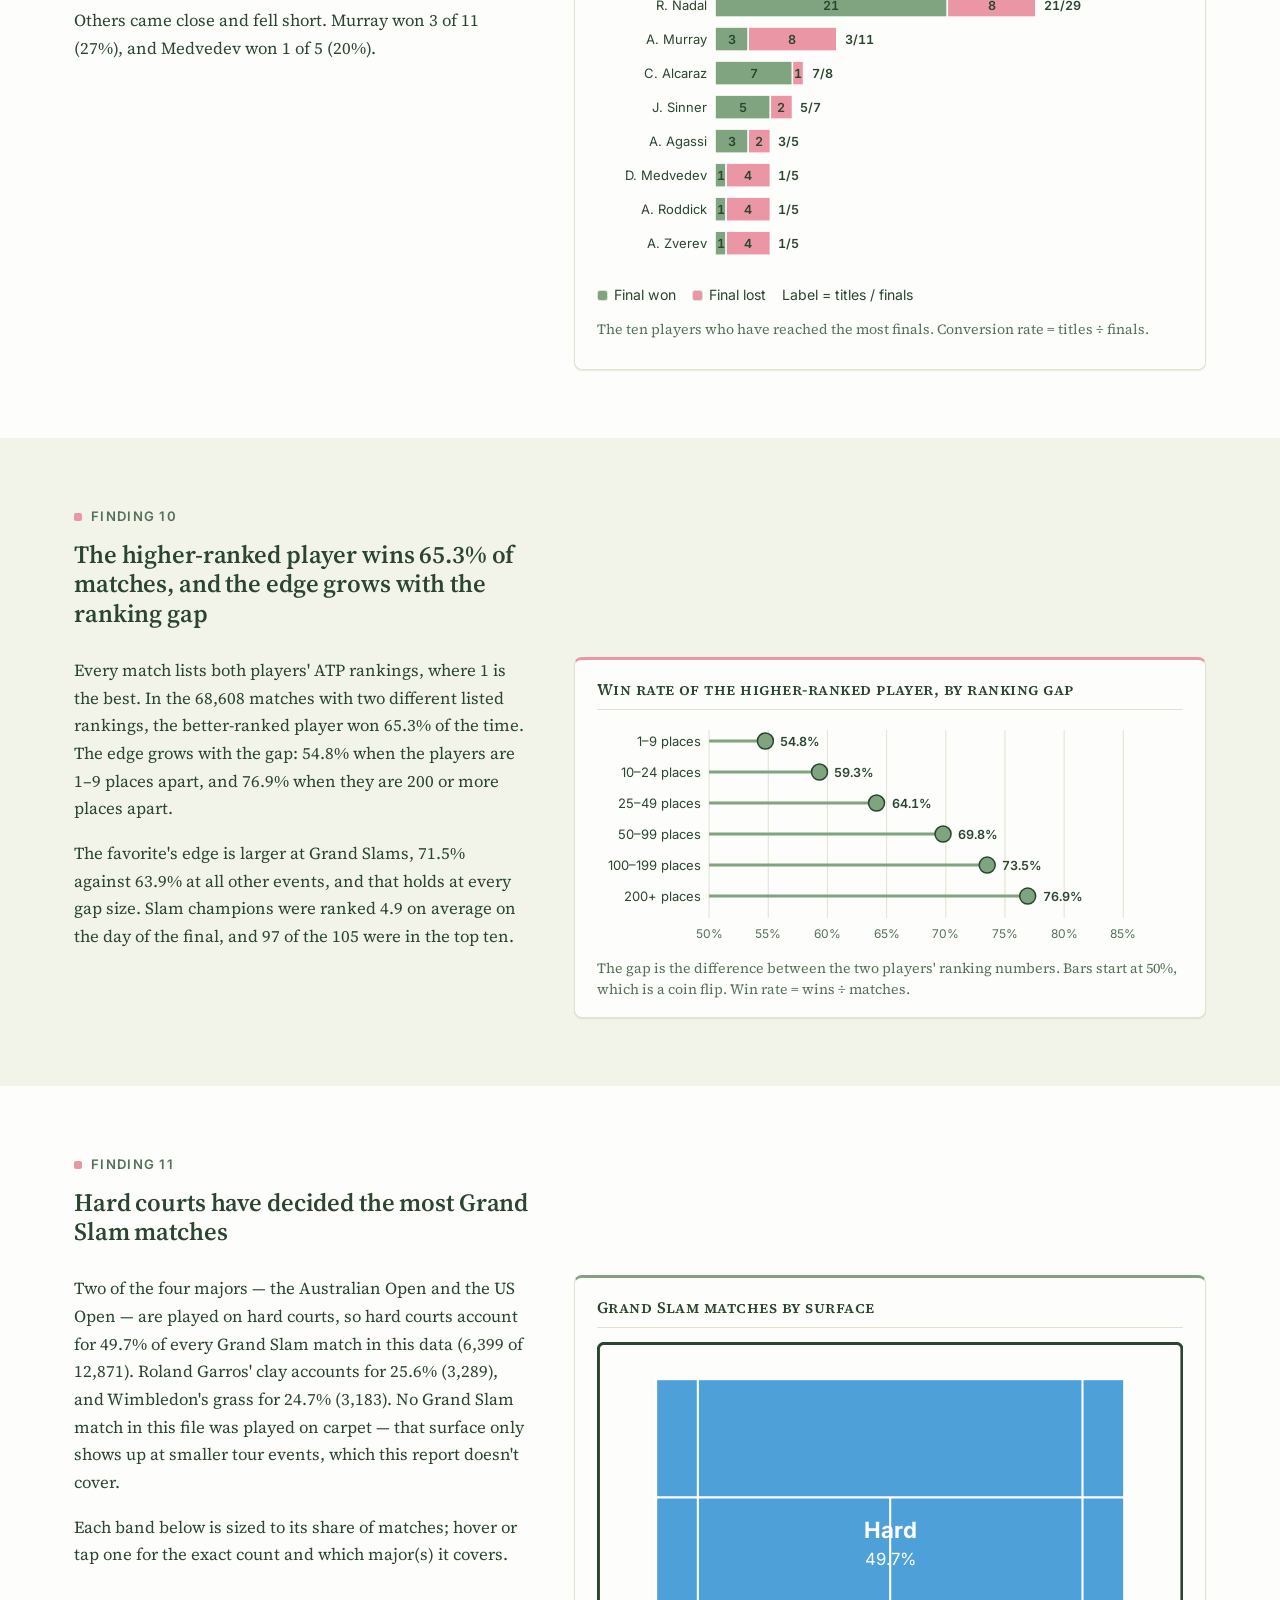
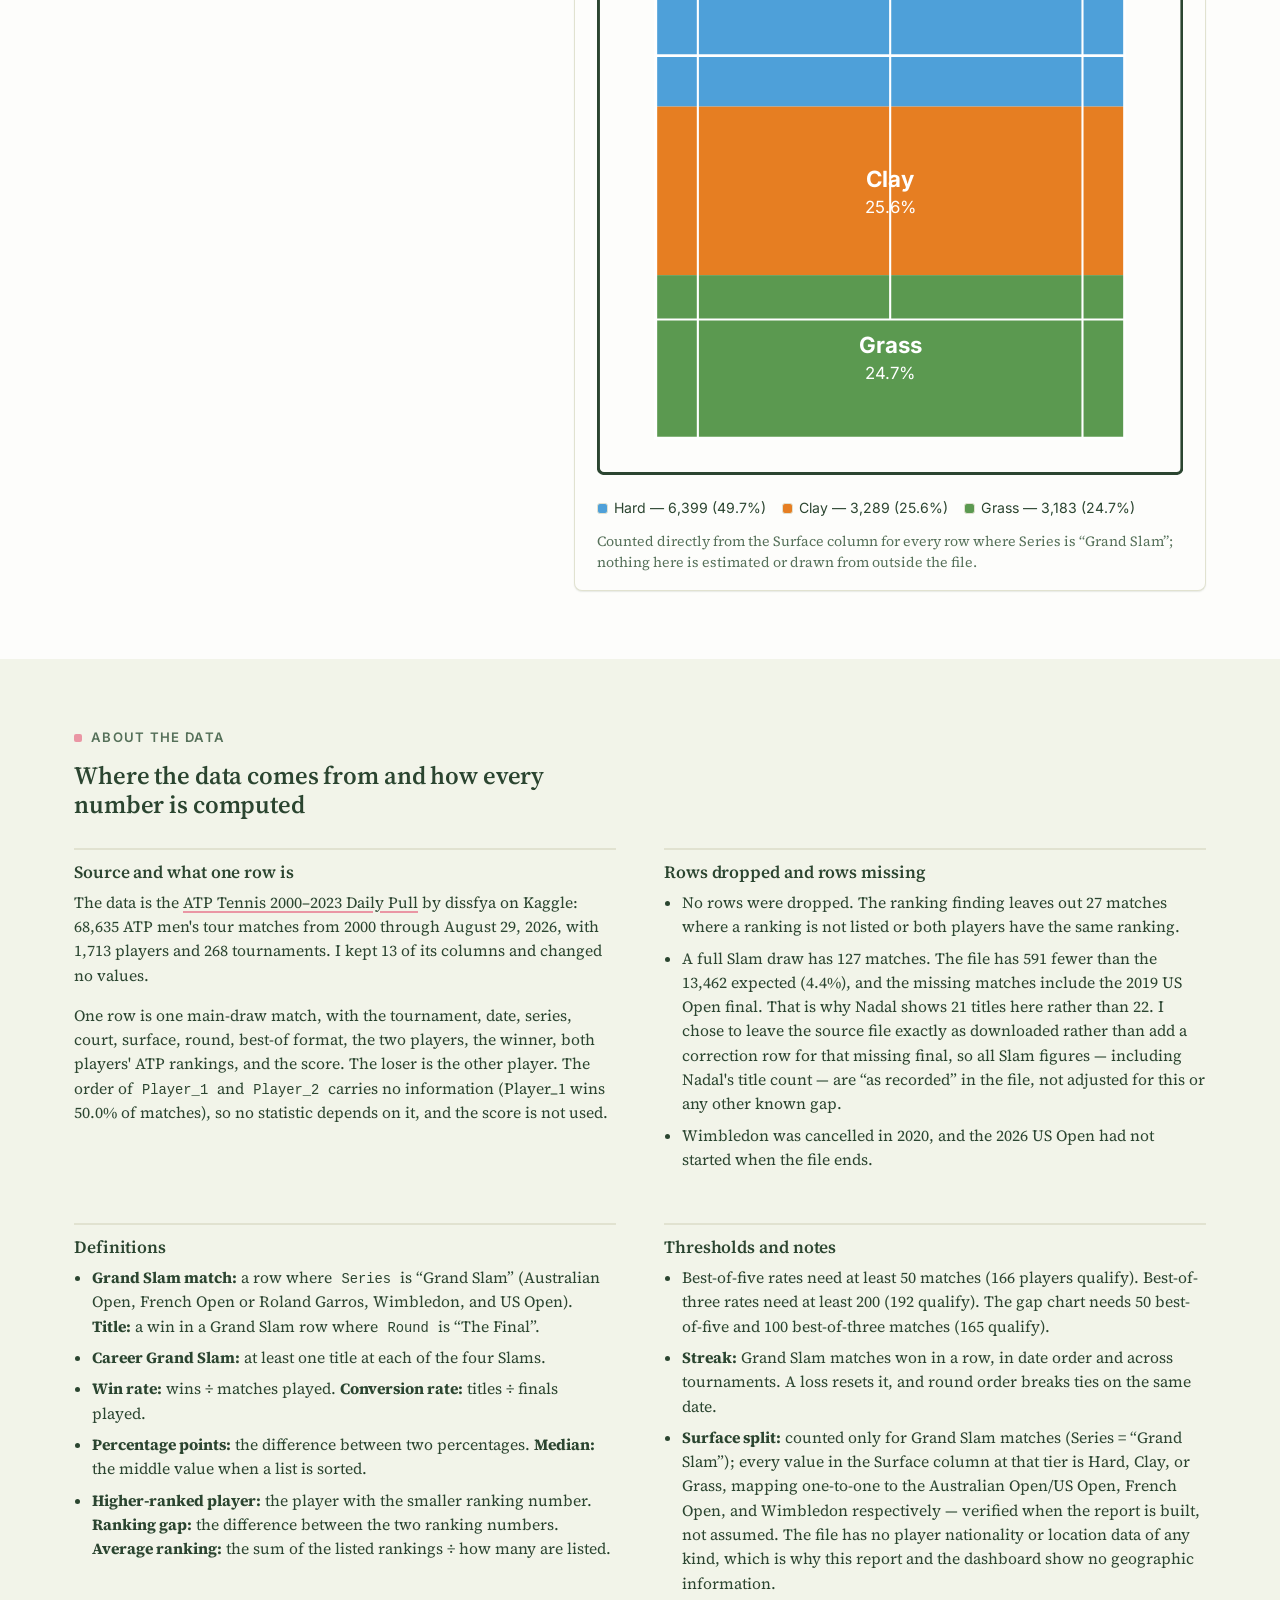
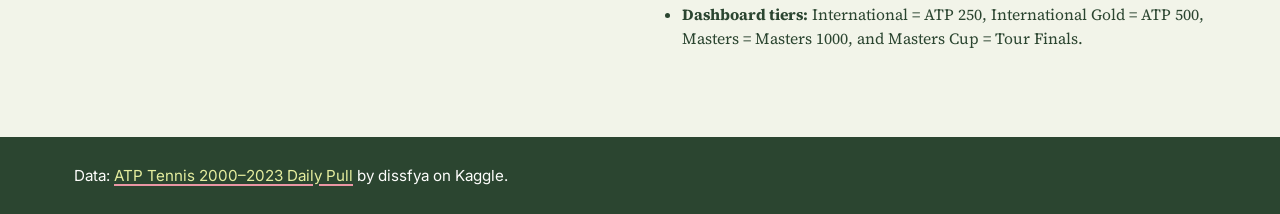
==== commit 4628f0d0: "Replace the report's champion-nationality globe with a Grand Slam surface-split diagram The story gl" ====
--- a/index.html
+++ b/index.html
@@ -4,7 +4,7 @@
 <meta charset="utf-8">
 <meta name="viewport" content="width=device-width, initial-scale=1">
 <title>Who owns the Grand Slams? Men's tennis, 2000 to 2026</title>
-<meta name="description" content="A data report on men's Grand Slam tennis since 2000: career Grand Slams, most titles, best-of-3 versus best-of-5 win rates, and a globe of where champions come from.">
+<meta name="description" content="A data report on men's Grand Slam tennis since 2000: career Grand Slams, most titles, best-of-3 versus best-of-5 win rates, and how Grand Slam matches split across hard, clay, and grass courts.">
 <link rel="preconnect" href="https://fonts.googleapis.com"><link rel="preconnect" href="https://fonts.gstatic.com" crossorigin>
 <link href="https://fonts.googleapis.com/css2?family=Inter:wght@400;500;600;700&family=Source+Serif+4:ital,opsz,wght@0,8..60,400;0,8..60,600;1,8..60,400&display=swap" rel="stylesheet">
 <link rel="stylesheet" href="css/style.css">
@@ -23,7 +23,7 @@
     <div>
       <h1>Who owns the Grand Slams?</h1>
       <p class="byline">Men's tennis, 2000 to 2026 &nbsp;|&nbsp; by Abby Morrow</p>
-      <p class="summary">This report follows 68,635 ATP men's tour matches played between 2000 and August 29, 2026, then zooms in on the 12,871 played at the four Grand Slams: the Australian Open, Roland Garros, Wimbledon, and the US Open. Djokovic, Nadal, and Federer won 65 of the 105 titles decided in that time, four players have won all four Slams, and the best win rate in best-of-five matches belongs to Djokovic at 88.5%. A globe near the end shows which countries the champions come from. The <a href="dashboard.html">dashboard</a> lets you explore the same data with your own filters.</p>
+      <p class="summary">This report follows 68,635 ATP men's tour matches played between 2000 and August 29, 2026, then zooms in on the 12,871 played at the four Grand Slams: the Australian Open, Roland Garros, Wimbledon, and the US Open. Djokovic, Nadal, and Federer won 65 of the 105 titles decided in that time, four players have won all four Slams, and the best win rate in best-of-five matches belongs to Djokovic at 88.5%. Near the end, a court diagram shows how those matches split across hard, clay, and grass courts. The <a href="dashboard.html">dashboard</a> lets you explore the same data with your own filters.</p>
     </div>
     <div class="hero-globe">
       <div class="globe-box"><canvas id="hero-globe" width="600" height="600" aria-label="Globe showing the four Grand Slam venues: Melbourne, Paris, London and New York"></canvas></div>
@@ -186,21 +186,16 @@
 <section class="finding" aria-labelledby="f10">
   <div class="wrap">
     <div class="kicker">Finding 11</div>
-    <h2 id="f10">Spain, Serbia, and Switzerland produced 77 of the 105 Slam titles</h2>
-    <div class="finding-body">
-      <div class="finding-text">
-        <p>The globe draws an arc from each champion's home country to the Slam where the title was won, and thicker arcs mean more titles. Spain leads with 30 titles from 4 different champions, then Serbia with 24, and Switzerland with 23, together 73% of everything decided. In all, 14 countries have produced a Slam champion in this period.</p>
-        <p>Drag the globe to spin it, hover a marker for the champions behind it, or use the buttons to jump to a venue and switch Slams on and off. The arcs into Melbourne are the longest, because almost every Australian Open champion has travelled from the other side of the world.</p>
+    <h2 id="f10">Hard courts have decided the most Grand Slam matches</h2>
+    <div class="finding-body">
+      <div class="finding-text">
+        <p>Two of the four majors &mdash; the Australian Open and the US Open &mdash; are played on hard courts, so hard courts account for 49.7% of every Grand Slam match in this data (6,399 of 12,871). Roland Garros' clay accounts for 25.6% (3,289), and Wimbledon's grass for 24.7% (3,183). No Grand Slam match in this file was played on carpet &mdash; that surface only shows up at smaller tour events, which this report doesn't cover.</p>
+        <p>Each band below is sized to its share of matches; hover or tap one for the exact count and which major(s) it covers.</p>
       </div>
       <div class="card">
-        <h3>Where the Grand Slam champions come from</h3>
-        <div class="globe-layout">
-          <div class="globe-box"><canvas id="story-globe" width="700" height="700" aria-label="Globe with arcs from each champion's home country to the Grand Slam venue where the titles were won"></canvas><div class="globe-tip" id="story-tip"></div></div>
-          <div class="globe-ctl" id="slam-chips" role="group" aria-label="Show Slams"></div>
-          <div class="globe-ctl" id="venue-btns" role="group" aria-label="Jump to a venue"></div>
-          <ul class="country-list" id="country-list"></ul>
-        </div>
-        <p class="chart-note">Arc color = Slam, arc thickness = titles. Marker size = titles won by players from that country. Marker positions are approximate. Each champion&rsquo;s country comes from a small table typed in by hand, not from the match file.</p>
+        <h3>Grand Slam matches by surface</h3>
+        <div class="surface-split" id="surface-split"></div>
+        <p class="chart-note">Counted directly from the Surface column for every row where Series is &ldquo;Grand Slam&rdquo;; nothing here is estimated or drawn from outside the file.</p>
       </div>
     </div>
   </div>
@@ -239,7 +234,7 @@
         <ul>
           <li>Best-of-five rates need at least 50 matches (166 players qualify). Best-of-three rates need at least 200 (192 qualify). The gap chart needs 50 best-of-five and 100 best-of-three matches (165 qualify).</li>
           <li><b>Streak:</b> Grand Slam matches won in a row, in date order and across tournaments. A loss resets it, and round order breaks ties on the same date.</li>
-          <li><b>Champion countries:</b> a small table typed in by hand, one row per champion. It is used only for the globe and is not in the match file.</li>
+          <li><b>Surface split:</b> counted only for Grand Slam matches (Series = &ldquo;Grand Slam&rdquo;); every value in the Surface column at that tier is Hard, Clay, or Grass, mapping one-to-one to the Australian Open/US Open, French Open, and Wimbledon respectively &mdash; verified when the report is built, not assumed. The file has no player nationality or location data of any kind, which is why this report and the dashboard show no geographic information.</li>
           <li><b>Dashboard tiers:</b> International = ATP 250, International Gold = ATP 500, Masters = Masters 1000, and Masters Cup = Tour Finals.</li>
         </ul>
       </div>
@@ -250,7 +245,7 @@
 
 <footer class="site-foot"><div class="wrap">Data: <a href="https://www.kaggle.com/datasets/dissfya/atp-tennis-2000-2023daily-pull">ATP Tennis 2000&ndash;2023 Daily Pull</a> by dissfya on Kaggle.</div></footer>
 
-<script type="application/json" id="report-data">{"meta":{"rows_raw":68635,"rows_total":68635,"columns":13,"first_year":2000,"last_year":2026,"last_date":"2026-08-29","seasons":27,"players":1713,"tournaments":268,"slam_matches":12871,"slam_titles":105,"champions":23},"titles":[{"player":"Djokovic N.","name":"N. Djokovic","total":24,"n_slams":4,"AO":10,"RG":3,"W":7,"USO":4},{"player":"Nadal R.","name":"R. Nadal","total":21,"n_slams":4,"AO":2,"RG":14,"W":2,"USO":3},{"player":"Federer R.","name":"R. Federer","total":20,"n_slams":4,"AO":6,"RG":1,"W":8,"USO":5},{"player":"Alcaraz C.","name":"C. Alcaraz","total":7,"n_slams":4,"AO":1,"RG":2,"W":2,"USO":2},{"player":"Sinner J.","name":"J. Sinner","total":5,"n_slams":3,"AO":2,"RG":0,"W":2,"USO":1},{"player":"Wawrinka S.","name":"S. Wawrinka","total":3,"n_slams":3,"AO":1,"RG":1,"W":0,"USO":1},{"player":"Murray A.","name":"A. Murray","total":3,"n_slams":2,"AO":0,"RG":0,"W":2,"USO":1},{"player":"Agassi A.","name":"A. Agassi","total":3,"n_slams":1,"AO":3,"RG":0,"W":0,"USO":0},{"player":"Hewitt L.","name":"L. Hewitt","total":2,"n_slams":2,"AO":0,"RG":0,"W":1,"USO":1},{"player":"Safin M.","name":"M. Safin","total":2,"n_slams":2,"AO":1,"RG":0,"W":0,"USO":1},{"player":"Sampras P.","name":"P. Sampras","total":2,"n_slams":2,"AO":0,"RG":0,"W":1,"USO":1},{"player":"Kuerten G.","name":"G. Kuerten","total":2,"n_slams":1,"AO":0,"RG":2,"W":0,"USO":0},{"player":"Cilic M.","name":"M. Cilic","total":1,"n_slams":1,"AO":0,"RG":0,"W":0,"USO":1},{"player":"Costa A.","name":"A. Costa","total":1,"n_slams":1,"AO":0,"RG":1,"W":0,"USO":0},{"player":"Del Potro J.M.","name":"J.M. Del Potro","total":1,"n_slams":1,"AO":0,"RG":0,"W":0,"USO":1},{"player":"Ferrero J.C.","name":"J.C. Ferrero","total":1,"n_slams":1,"AO":0,"RG":1,"W":0,"USO":0},{"player":"Gaudio G.","name":"G. Gaudio","total":1,"n_slams":1,"AO":0,"RG":1,"W":0,"USO":0},{"player":"Ivanisevic G.","name":"G. Ivanisevic","total":1,"n_slams":1,"AO":0,"RG":0,"W":1,"USO":0},{"player":"Johansson T.","name":"T. Johansson","total":1,"n_slams":1,"AO":1,"RG":0,"W":0,"USO":0},{"player":"Medvedev D.","name":"D. Medvedev","total":1,"n_slams":1,"AO":0,"RG":0,"W":0,"USO":1},{"player":"Roddick A.","name":"A. Roddick","total":1,"n_slams":1,"AO":0,"RG":0,"W":0,"USO":1},{"player":"Thiem D.","name":"D. Thiem","total":1,"n_slams":1,"AO":0,"RG":0,"W":0,"USO":1},{"player":"Zverev A.","name":"A. Zverev","total":1,"n_slams":1,"AO":0,"RG":1,"W":0,"USO":0}],"career":[{"player":"Federer R.","name":"R. Federer","completed":"2009-06-07","completed_year":2009,"completed_at":"Roland Garros","titles":20},{"player":"Nadal R.","name":"R. Nadal","completed":"2010-09-12","completed_year":2010,"completed_at":"US Open","titles":21},{"player":"Djokovic N.","name":"N. Djokovic","completed":"2016-06-05","completed_year":2016,"completed_at":"Roland Garros","titles":24},{"player":"Alcaraz C.","name":"C. Alcaraz","completed":"2026-02-01","completed_year":2026,"completed_at":"Australian Open","titles":7}],"slam_grid":[{"player":"Djokovic N.","name":"N. Djokovic","total":24,"n_slams":4,"AO":10,"RG":3,"W":7,"USO":4,"career":true},{"player":"Nadal R.","name":"R. Nadal","total":21,"n_slams":4,"AO":2,"RG":14,"W":2,"USO":3,"career":true},{"player":"Federer R.","name":"R. Federer","total":20,"n_slams":4,"AO":6,"RG":1,"W":8,"USO":5,"career":true},{"player":"Alcaraz C.","name":"C. Alcaraz","total":7,"n_slams":4,"AO":1,"RG":2,"W":2,"USO":2,"career":true},{"player":"Sinner J.","name":"J. Sinner","total":5,"n_slams":3,"AO":2,"RG":0,"W":2,"USO":1,"career":false},{"player":"Wawrinka S.","name":"S. Wawrinka","total":3,"n_slams":3,"AO":1,"RG":1,"W":0,"USO":1,"career":false},{"player":"Murray A.","name":"A. Murray","total":3,"n_slams":2,"AO":0,"RG":0,"W":2,"USO":1,"career":false},{"player":"Hewitt L.","name":"L. Hewitt","total":2,"n_slams":2,"AO":0,"RG":0,"W":1,"USO":1,"career":false},{"player":"Safin M.","name":"M. Safin","total":2,"n_slams":2,"AO":1,"RG":0,"W":0,"USO":1,"career":false},{"player":"Sampras P.","name":"P. Sampras","total":2,"n_slams":2,"AO":0,"RG":0,"W":1,"USO":1,"career":false}],"missing_one":{"Sinner J.":"Roland Garros","Wawrinka S.":"Wimbledon"},"by_slam":{"AO":[{"player":"Djokovic N.","name":"N. Djokovic","titles":10},{"player":"Federer R.","name":"R. Federer","titles":6},{"player":"Agassi A.","name":"A. Agassi","titles":3},{"player":"Nadal R.","name":"R. Nadal","titles":2},{"player":"Sinner J.","name":"J. Sinner","titles":2},{"player":"Alcaraz C.","name":"C. Alcaraz","titles":1}],"RG":[{"player":"Nadal R.","name":"R. Nadal","titles":14},{"player":"Djokovic N.","name":"N. Djokovic","titles":3},{"player":"Alcaraz C.","name":"C. Alcaraz","titles":2},{"player":"Kuerten G.","name":"G. Kuerten","titles":2},{"player":"Federer R.","name":"R. Federer","titles":1},{"player":"Wawrinka S.","name":"S. Wawrinka","titles":1}],"W":[{"player":"Federer R.","name":"R. Federer","titles":8},{"player":"Djokovic N.","name":"N. Djokovic","titles":7},{"player":"Nadal R.","name":"R. Nadal","titles":2},{"player":"Alcaraz C.","name":"C. Alcaraz","titles":2},{"player":"Sinner J.","name":"J. Sinner","titles":2},{"player":"Murray A.","name":"A. Murray","titles":2}],"USO":[{"player":"Federer R.","name":"R. Federer","titles":5},{"player":"Djokovic N.","name":"N. Djokovic","titles":4},{"player":"Nadal R.","name":"R. Nadal","titles":3},{"player":"Alcaraz C.","name":"C. Alcaraz","titles":2},{"player":"Sinner J.","name":"J. Sinner","titles":1},{"player":"Wawrinka S.","name":"S. Wawrinka","titles":1}]},"champions_by_year":[{"year":2000,"AO":{"player":"Agassi A.","name":"A. Agassi"},"RG":{"player":"Kuerten G.","name":"G. Kuerten"},"W":{"player":"Sampras P.","name":"P. Sampras"},"USO":{"player":"Safin M.","name":"M. Safin"}},{"year":2001,"AO":{"player":"Agassi A.","name":"A. Agassi"},"RG":{"player":"Kuerten G.","name":"G. Kuerten"},"W":{"player":"Ivanisevic G.","name":"G. Ivanisevic"},"USO":{"player":"Hewitt L.","name":"L. Hewitt"}},{"year":2002,"AO":{"player":"Johansson T.","name":"T. Johansson"},"RG":{"player":"Costa A.","name":"A. Costa"},"W":{"player":"Hewitt L.","name":"L. Hewitt"},"USO":{"player":"Sampras P.","name":"P. Sampras"}},{"year":2003,"AO":{"player":"Agassi A.","name":"A. Agassi"},"RG":{"player":"Ferrero J.C.","name":"J.C. Ferrero"},"W":{"player":"Federer R.","name":"R. Federer"},"USO":{"player":"Roddick A.","name":"A. Roddick"}},{"year":2004,"AO":{"player":"Federer R.","name":"R. Federer"},"RG":{"player":"Gaudio G.","name":"G. Gaudio"},"W":{"player":"Federer R.","name":"R. Federer"},"USO":{"player":"Federer R.","name":"R. Federer"}},{"year":2005,"AO":{"player":"Safin M.","name":"M. Safin"},"RG":{"player":"Nadal R.","name":"R. Nadal"},"W":{"player":"Federer R.","name":"R. Federer"},"USO":{"player":"Federer R.","name":"R. Federer"}},{"year":2006,"AO":{"player":"Federer R.","name":"R. Federer"},"RG":{"player":"Nadal R.","name":"R. Nadal"},"W":{"player":"Federer R.","name":"R. Federer"},"USO":{"player":"Federer R.","name":"R. Federer"}},{"year":2007,"AO":{"player":"Federer R.","name":"R. Federer"},"RG":{"player":"Nadal R.","name":"R. Nadal"},"W":{"player":"Federer R.","name":"R. Federer"},"USO":{"player":"Federer R.","name":"R. Federer"}},{"year":2008,"AO":{"player":"Djokovic N.","name":"N. Djokovic"},"RG":{"player":"Nadal R.","name":"R. Nadal"},"W":{"player":"Nadal R.","name":"R. Nadal"},"USO":{"player":"Federer R.","name":"R. Federer"}},{"year":2009,"AO":{"player":"Nadal R.","name":"R. Nadal"},"RG":{"player":"Federer R.","name":"R. Federer"},"W":{"player":"Federer R.","name":"R. Federer"},"USO":{"player":"Del Potro J.M.","name":"J.M. Del Potro"}},{"year":2010,"AO":{"player":"Federer R.","name":"R. Federer"},"RG":{"player":"Nadal R.","name":"R. Nadal"},"W":{"player":"Nadal R.","name":"R. Nadal"},"USO":{"player":"Nadal R.","name":"R. Nadal"}},{"year":2011,"AO":{"player":"Djokovic N.","name":"N. Djokovic"},"RG":{"player":"Nadal R.","name":"R. Nadal"},"W":{"player":"Djokovic N.","name":"N. Djokovic"},"USO":{"player":"Djokovic N.","name":"N. Djokovic"}},{"year":2012,"AO":{"player":"Djokovic N.","name":"N. Djokovic"},"RG":{"player":"Nadal R.","name":"R. Nadal"},"W":{"player":"Federer R.","name":"R. Federer"},"USO":{"player":"Murray A.","name":"A. Murray"}},{"year":2013,"AO":{"player":"Djokovic N.","name":"N. Djokovic"},"RG":{"player":"Nadal R.","name":"R. Nadal"},"W":{"player":"Murray A.","name":"A. Murray"},"USO":{"player":"Nadal R.","name":"R. Nadal"}},{"year":2014,"AO":{"player":"Wawrinka S.","name":"S. Wawrinka"},"RG":{"player":"Nadal R.","name":"R. Nadal"},"W":{"player":"Djokovic N.","name":"N. Djokovic"},"USO":{"player":"Cilic M.","name":"M. Cilic"}},{"year":2015,"AO":{"player":"Djokovic N.","name":"N. Djokovic"},"RG":{"player":"Wawrinka S.","name":"S. Wawrinka"},"W":{"player":"Djokovic N.","name":"N. Djokovic"},"USO":{"player":"Djokovic N.","name":"N. Djokovic"}},{"year":2016,"AO":{"player":"Djokovic N.","name":"N. Djokovic"},"RG":{"player":"Djokovic N.","name":"N. Djokovic"},"W":{"player":"Murray A.","name":"A. Murray"},"USO":{"player":"Wawrinka S.","name":"S. Wawrinka"}},{"year":2017,"AO":{"player":"Federer R.","name":"R. Federer"},"RG":{"player":"Nadal R.","name":"R. Nadal"},"W":{"player":"Federer R.","name":"R. Federer"},"USO":{"player":"Nadal R.","name":"R. Nadal"}},{"year":2018,"AO":{"player":"Federer R.","name":"R. Federer"},"RG":{"player":"Nadal R.","name":"R. Nadal"},"W":{"player":"Djokovic N.","name":"N. Djokovic"},"USO":{"player":"Djokovic N.","name":"N. Djokovic"}},{"year":2019,"AO":{"player":"Djokovic N.","name":"N. Djokovic"},"RG":{"player":"Nadal R.","name":"R. Nadal"},"W":{"player":"Djokovic N.","name":"N. Djokovic"},"USO":null},{"year":2020,"AO":{"player":"Djokovic N.","name":"N. Djokovic"},"RG":{"player":"Nadal R.","name":"R. Nadal"},"W":null,"USO":{"player":"Thiem D.","name":"D. Thiem"}},{"year":2021,"AO":{"player":"Djokovic N.","name":"N. Djokovic"},"RG":{"player":"Djokovic N.","name":"N. Djokovic"},"W":{"player":"Djokovic N.","name":"N. Djokovic"},"USO":{"player":"Medvedev D.","name":"D. Medvedev"}},{"year":2022,"AO":{"player":"Nadal R.","name":"R. Nadal"},"RG":{"player":"Nadal R.","name":"R. Nadal"},"W":{"player":"Djokovic N.","name":"N. Djokovic"},"USO":{"player":"Alcaraz C.","name":"C. Alcaraz"}},{"year":2023,"AO":{"player":"Djokovic N.","name":"N. Djokovic"},"RG":{"player":"Djokovic N.","name":"N. Djokovic"},"W":{"player":"Alcaraz C.","name":"C. Alcaraz"},"USO":{"player":"Djokovic N.","name":"N. Djokovic"}},{"year":2024,"AO":{"player":"Sinner J.","name":"J. Sinner"},"RG":{"player":"Alcaraz C.","name":"C. Alcaraz"},"W":{"player":"Alcaraz C.","name":"C. Alcaraz"},"USO":{"player":"Sinner J.","name":"J. Sinner"}},{"year":2025,"AO":{"player":"Sinner J.","name":"J. Sinner"},"RG":{"player":"Alcaraz C.","name":"C. Alcaraz"},"W":{"player":"Sinner J.","name":"J. Sinner"},"USO":{"player":"Alcaraz C.","name":"C. Alcaraz"}},{"year":2026,"AO":{"player":"Alcaraz C.","name":"C. Alcaraz"},"RG":{"player":"Zverev A.","name":"A. Zverev"},"W":{"player":"Sinner J.","name":"J. Sinner"},"USO":null}],"eras":[{"period":"2000-04","titles":20,"big3":4,"next_gen":0,"distinct":12},{"period":"2005-09","titles":20,"big3":18,"next_gen":0,"distinct":5},{"period":"2010-14","titles":20,"big3":16,"next_gen":0,"distinct":6},{"period":"2015-19","titles":19,"big3":16,"next_gen":0,"distinct":5},{"period":"2020-26","titles":26,"big3":11,"next_gen":12,"distinct":7}],"bo":{"bo5_matches":12945,"bo5_slam_share":0.9925067593665508,"min_bo5":50,"min_bo3":200,"min_bo3_gap":100},"bo5_top":[{"player":"Djokovic N.","name":"N. Djokovic","n5":445,"w5":394,"r5":0.8854,"n3":842,"r3":0.8124},{"player":"Nadal R.","name":"R. Nadal","n5":352,"w5":310,"r5":0.8807,"n3":867,"r3":0.8074},{"player":"Alcaraz C.","name":"C. Alcaraz","n5":98,"w5":86,"r5":0.8776,"n3":240,"r3":0.7917},{"player":"Federer R.","name":"R. Federer","n5":445,"w5":379,"r5":0.8517,"n3":957,"r3":0.813},{"player":"Sinner J.","name":"J. Sinner","n5":119,"w5":98,"r5":0.8235,"n3":301,"r3":0.804},{"player":"Sampras P.","name":"P. Sampras","n5":54,"w5":43,"r5":0.7963,"n3":83,"r3":0.6627},{"player":"Agassi A.","name":"A. Agassi","n5":106,"w5":84,"r5":0.7925,"n3":231,"r3":0.7489},{"player":"Murray A.","name":"A. Murray","n5":249,"w5":192,"r5":0.7711,"n3":680,"r3":0.7103},{"player":"Zverev A.","name":"A. Zverev","n5":168,"w5":128,"r5":0.7619,"n3":564,"r3":0.6897},{"player":"Roddick A.","name":"A. Roddick","n5":167,"w5":126,"r5":0.7545,"n3":579,"r3":0.7565},{"player":"Tsonga J.W.","name":"J.W. Tsonga","n5":163,"w5":120,"r5":0.7362,"n3":478,"r3":0.6444},{"player":"Del Potro J.M.","name":"J.M. Del Potro","n5":128,"w5":94,"r5":0.7344,"n3":426,"r3":0.7183}],"bo3_top":[{"player":"Federer R.","name":"R. Federer","n3":957,"w3":778,"r3":0.813,"n5":445,"r5":0.8517},{"player":"Djokovic N.","name":"N. Djokovic","n3":842,"w3":684,"r3":0.8124,"n5":445,"r5":0.8854},{"player":"Nadal R.","name":"R. Nadal","n3":867,"w3":700,"r3":0.8074,"n5":352,"r5":0.8807},{"player":"Sinner J.","name":"J. Sinner","n3":301,"w3":242,"r3":0.804,"n5":119,"r5":0.8235},{"player":"Alcaraz C.","name":"C. Alcaraz","n3":240,"w3":190,"r3":0.7917,"n5":98,"r5":0.8776},{"player":"Roddick A.","name":"A. Roddick","n3":579,"w3":438,"r3":0.7565,"n5":167,"r5":0.7545},{"player":"Agassi A.","name":"A. Agassi","n3":231,"w3":173,"r3":0.7489,"n5":106,"r5":0.7925},{"player":"Del Potro J.M.","name":"J.M. Del Potro","n3":426,"w3":306,"r3":0.7183,"n5":128,"r5":0.7344},{"player":"Hewitt L.","name":"L. Hewitt","n3":500,"w3":357,"r3":0.714,"n5":199,"r5":0.6884},{"player":"Murray A.","name":"A. Murray","n3":680,"w3":483,"r3":0.7103,"n5":249,"r5":0.7711},{"player":"Medvedev D.","name":"D. Medvedev","n3":469,"w3":325,"r3":0.693,"n5":122,"r5":0.7213},{"player":"Zverev A.","name":"A. Zverev","n3":564,"w3":389,"r3":0.6897,"n5":168,"r5":0.7619}],"gap_points":[{"player":"Schalken S.","name":"S. Schalken","n3":234,"r3":0.5427,"n5":56,"r5":0.6786,"gap":0.1358},{"player":"Ferreira W.","name":"W. Ferreira","n3":154,"r3":0.5325,"n5":50,"r5":0.66,"gap":0.1275},{"player":"Khachanov K.","name":"K. Khachanov","n3":422,"r3":0.5427,"n5":110,"r5":0.6636,"gap":0.121},{"player":"Safin M.","name":"M. Safin","n3":407,"r3":0.6069,"n5":118,"r5":0.7119,"gap":0.105},{"player":"Berrettini M.","name":"M. Berrettini","n3":237,"r3":0.616,"n5":78,"r5":0.7179,"gap":0.1019},{"player":"Grosjean S.","name":"S. Grosjean","n3":336,"r3":0.5714,"n5":104,"r5":0.6731,"gap":0.1016},{"player":"Wawrinka S.","name":"S. Wawrinka","n3":679,"r3":0.5773,"n5":224,"r5":0.6786,"gap":0.1013},{"player":"Cilic M.","name":"M. Cilic","n3":694,"r3":0.598,"n5":198,"r5":0.697,"gap":0.099},{"player":"Thiem D.","name":"D. Thiem","n3":413,"r3":0.6005,"n5":105,"r5":0.6952,"gap":0.0948},{"player":"Schwartzman D.","name":"D. Schwartzman","n3":343,"r3":0.516,"n5":95,"r5":0.6105,"gap":0.0945},{"player":"Tsonga J.W.","name":"J.W. Tsonga","n3":478,"r3":0.6444,"n5":163,"r5":0.7362,"gap":0.0918},{"player":"Musetti L.","name":"L. Musetti","n3":250,"r3":0.576,"n5":51,"r5":0.6667,"gap":0.0907},{"player":"Alcaraz C.","name":"C. Alcaraz","n3":240,"r3":0.7917,"n5":98,"r5":0.8776,"gap":0.0859},{"player":"Johansson T.","name":"T. Johansson","n3":289,"r3":0.5225,"n5":74,"r5":0.6081,"gap":0.0856},{"player":"Ancic M.","name":"M. Ancic","n3":247,"r3":0.5992,"n5":59,"r5":0.678,"gap":0.0788},{"player":"Berdych T.","name":"T. Berdych","n3":684,"r3":0.6316,"n5":203,"r5":0.7094,"gap":0.0778},{"player":"Nadal R.","name":"R. Nadal","n3":867,"r3":0.8074,"n5":352,"r5":0.8807,"gap":0.0733},{"player":"Djokovic N.","name":"N. Djokovic","n3":842,"r3":0.8124,"n5":445,"r5":0.8854,"gap":0.073},{"player":"Verdasco F.","name":"F. Verdasco","n3":777,"r3":0.5354,"n5":181,"r5":0.6077,"gap":0.0723},{"player":"Zverev A.","name":"A. Zverev","n3":564,"r3":0.6897,"n5":168,"r5":0.7619,"gap":0.0722},{"player":"Philippoussis M.","name":"M. Philippoussis","n3":161,"r3":0.5652,"n5":55,"r5":0.6364,"gap":0.0711},{"player":"Tiafoe F.","name":"F. Tiafoe","n3":363,"r3":0.5289,"n5":100,"r5":0.6,"gap":0.0711},{"player":"Sonego L.","name":"L. Sonego","n3":296,"r3":0.4595,"n5":66,"r5":0.5303,"gap":0.0708},{"player":"Bjorkman J.","name":"J. Bjorkman","n3":279,"r3":0.4731,"n5":72,"r5":0.5417,"gap":0.0685},{"player":"Youzhny M.","name":"M. Youzhny","n3":676,"r3":0.5355,"n5":161,"r5":0.6025,"gap":0.067},{"player":"Troicki V.","name":"V. Troicki","n3":416,"r3":0.5,"n5":83,"r5":0.5663,"gap":0.0663},{"player":"Davidovich Fokina A.","name":"A. Davidovich Fokina","n3":257,"r3":0.5292,"n5":59,"r5":0.5932,"gap":0.064},{"player":"Rublev A.","name":"A. Rublev","n3":466,"r3":0.618,"n5":110,"r5":0.6818,"gap":0.0638},{"player":"Carreno Busta P.","name":"P. Carreno Busta","n3":393,"r3":0.5267,"n5":95,"r5":0.5895,"gap":0.0628},{"player":"Murray A.","name":"A. Murray","n3":680,"r3":0.7103,"n5":249,"r5":0.7711,"gap":0.0608},{"player":"Dimitrov G.","name":"G. Dimitrov","n3":603,"r3":0.597,"n5":147,"r5":0.6531,"gap":0.056},{"player":"Goffin D.","name":"D. Goffin","n3":453,"r3":0.5408,"n5":114,"r5":0.5965,"gap":0.0557},{"player":"Anderson K.","name":"K. Anderson","n3":453,"r3":0.5673,"n5":121,"r5":0.6198,"gap":0.0525},{"player":"Shapovalov D.","name":"D. Shapovalov","n3":332,"r3":0.5331,"n5":79,"r5":0.5823,"gap":0.0491},{"player":"Monfils G.","name":"G. Monfils","n3":692,"r3":0.6228,"n5":189,"r5":0.672,"gap":0.0491},{"player":"Raonic M.","name":"M. Raonic","n3":398,"r3":0.6734,"n5":126,"r5":0.7222,"gap":0.0489},{"player":"Ferrer D.","name":"D. Ferrer","n3":834,"r3":0.6451,"n5":202,"r5":0.6931,"gap":0.048},{"player":"De Minaur A.","name":"A. De Minaur","n3":359,"r3":0.6128,"n5":102,"r5":0.6569,"gap":0.044},{"player":"Agassi A.","name":"A. Agassi","n3":231,"r3":0.7489,"n5":106,"r5":0.7925,"gap":0.0435},{"player":"Robredo T.","name":"T. Robredo","n3":677,"r3":0.5923,"n5":162,"r5":0.6358,"gap":0.0435},{"player":"Nishikori K.","name":"K. Nishikori","n3":473,"r3":0.6617,"n5":135,"r5":0.7037,"gap":0.042},{"player":"Paul T.","name":"T. Paul","n3":294,"r3":0.5952,"n5":77,"r5":0.6364,"gap":0.0411},{"player":"Lopez F.","name":"F. Lopez","n3":764,"r3":0.4974,"n5":171,"r5":0.538,"gap":0.0406},{"player":"Henman T.","name":"T. Henman","n3":323,"r3":0.644,"n5":95,"r5":0.6842,"gap":0.0402},{"player":"Simon G.","name":"G. Simon","n3":700,"r3":0.5614,"n5":143,"r5":0.6014,"gap":0.04},{"player":"Federer R.","name":"R. Federer","n3":957,"r3":0.813,"n5":445,"r5":0.8517,"gap":0.0387},{"player":"Evans D.","name":"D. Evans","n3":229,"r3":0.4541,"n5":63,"r5":0.4921,"gap":0.0379},{"player":"Tomic B.","name":"B. Tomic","n3":260,"r3":0.4962,"n5":75,"r5":0.5333,"gap":0.0372},{"player":"Novak J.","name":"J. Novak","n3":287,"r3":0.5784,"n5":65,"r5":0.6154,"gap":0.037},{"player":"Clement A.","name":"A. Clement","n3":400,"r3":0.485,"n5":94,"r5":0.5213,"gap":0.0363},{"player":"Kafelnikov Y.","name":"Y. Kafelnikov","n3":229,"r3":0.6376,"n5":55,"r5":0.6727,"gap":0.0352},{"player":"Malisse X.","name":"X. Malisse","n3":393,"r3":0.5191,"n5":94,"r5":0.5532,"gap":0.0341},{"player":"Dolgopolov O.","name":"O. Dolgopolov","n3":328,"r3":0.5244,"n5":61,"r5":0.5574,"gap":0.033},{"player":"Ferrero J.C.","name":"J.C. Ferrero","n3":511,"r3":0.636,"n5":145,"r5":0.669,"gap":0.033},{"player":"Kecmanovic M.","name":"M. Kecmanovic","n3":298,"r3":0.4698,"n5":54,"r5":0.5,"gap":0.0302},{"player":"Nalbandian D.","name":"D. Nalbandian","n3":401,"r3":0.6584,"n5":122,"r5":0.6885,"gap":0.0302},{"player":"Medvedev D.","name":"D. Medvedev","n3":469,"r3":0.693,"n5":122,"r5":0.7213,"gap":0.0283},{"player":"Andreev I.","name":"I. Andreev","n3":353,"r3":0.5014,"n5":68,"r5":0.5294,"gap":0.028},{"player":"Davydenko N.","name":"N. Davydenko","n3":630,"r3":0.6048,"n5":127,"r5":0.6299,"gap":0.0252},{"player":"Falla A.","name":"A. Falla","n3":189,"r3":0.3651,"n5":54,"r5":0.3889,"gap":0.0238},{"player":"Tipsarevic J.","name":"J. Tipsarevic","n3":357,"r3":0.5182,"n5":91,"r5":0.5385,"gap":0.0203},{"player":"Fognini F.","name":"F. Fognini","n3":625,"r3":0.5072,"n5":129,"r5":0.5271,"gap":0.0199},{"player":"Fritz T.","name":"T. Fritz","n3":432,"r3":0.6065,"n5":107,"r5":0.6262,"gap":0.0197},{"player":"Sinner J.","name":"J. Sinner","n3":301,"r3":0.804,"n5":119,"r5":0.8235,"gap":0.0195},{"player":"Paire B.","name":"B. Paire","n3":423,"r3":0.4468,"n5":88,"r5":0.4659,"gap":0.0191},{"player":"Bautista Agut R.","name":"R. Bautista Agut","n3":552,"r3":0.5797,"n5":127,"r5":0.5984,"gap":0.0187},{"player":"Haas T.","name":"T. Haas","n3":514,"r3":0.644,"n5":130,"r5":0.6615,"gap":0.0176},{"player":"Auger-Aliassime F.","name":"F. Auger-Aliassime","n3":359,"r3":0.6128,"n5":73,"r5":0.6301,"gap":0.0173},{"player":"Pouille L.","name":"L. Pouille","n3":198,"r3":0.5,"n5":62,"r5":0.5161,"gap":0.0161},{"player":"Del Potro J.M.","name":"J.M. Del Potro","n3":426,"r3":0.7183,"n5":128,"r5":0.7344,"gap":0.0161},{"player":"Istomin D.","name":"D. Istomin","n3":339,"r3":0.4454,"n5":74,"r5":0.4595,"gap":0.014},{"player":"Melzer J.","name":"J. Melzer","n3":497,"r3":0.5091,"n5":109,"r5":0.5229,"gap":0.0139},{"player":"Tsitsipas S.","name":"S. Tsitsipas","n3":430,"r3":0.6465,"n5":103,"r5":0.6602,"gap":0.0137},{"player":"Moutet C.","name":"C. Moutet","n3":170,"r3":0.4294,"n5":52,"r5":0.4423,"gap":0.0129},{"player":"Kiefer N.","name":"N. Kiefer","n3":306,"r3":0.5817,"n5":69,"r5":0.5942,"gap":0.0125},{"player":"Gasquet R.","name":"R. Gasquet","n3":772,"r3":0.6023,"n5":183,"r5":0.612,"gap":0.0097},{"player":"Bolelli S.","name":"S. Bolelli","n3":200,"r3":0.42,"n5":56,"r5":0.4286,"gap":0.0086},{"player":"Enqvist T.","name":"T. Enqvist","n3":193,"r3":0.5492,"n5":52,"r5":0.5577,"gap":0.0085},{"player":"Kyrgios N.","name":"N. Kyrgios","n3":202,"r3":0.6584,"n5":81,"r5":0.6667,"gap":0.0083},{"player":"Koubek S.","name":"S. Koubek","n3":293,"r3":0.4403,"n5":58,"r5":0.4483,"gap":0.008},{"player":"Hrbaty D.","name":"D. Hrbaty","n3":364,"r3":0.5055,"n5":78,"r5":0.5128,"gap":0.0073},{"player":"Lapentti N.","name":"N. Lapentti","n3":298,"r3":0.4933,"n5":58,"r5":0.5,"gap":0.0067},{"player":"Hanescu V.","name":"V. Hanescu","n3":326,"r3":0.4479,"n5":64,"r5":0.4531,"gap":0.0053},{"player":"Seppi A.","name":"A. Seppi","n3":611,"r3":0.4681,"n5":129,"r5":0.4729,"gap":0.0048},{"player":"Mathieu P.H.","name":"P.H. Mathieu","n3":437,"r3":0.4897,"n5":89,"r5":0.4944,"gap":0.0047},{"player":"Chardy J.","name":"J. Chardy","n3":471,"r3":0.482,"n5":105,"r5":0.4857,"gap":0.0038},{"player":"Roddick A.","name":"A. Roddick","n3":579,"r3":0.7565,"n5":167,"r5":0.7545,"gap":-0.002},{"player":"Soderling R.","name":"R. Soderling","n3":361,"r3":0.6399,"n5":77,"r5":0.6364,"gap":-0.0035},{"player":"Norrie C.","name":"C. Norrie","n3":346,"r3":0.5694,"n5":76,"r5":0.5658,"gap":-0.0036},{"player":"Mayer L.","name":"L. Mayer","n3":277,"r3":0.4693,"n5":71,"r5":0.4648,"gap":-0.0045},{"player":"Gonzalez F.","name":"F. Gonzalez","n3":384,"r3":0.6354,"n5":116,"r5":0.6293,"gap":-0.0061},{"player":"Baghdatis M.","name":"M. Baghdatis","n3":450,"r3":0.5578,"n5":109,"r5":0.5505,"gap":-0.0073},{"player":"Schuettler R.","name":"R. Schuettler","n3":444,"r3":0.4955,"n5":84,"r5":0.4881,"gap":-0.0074},{"player":"Ruud C.","name":"C. Ruud","n3":372,"r3":0.6317,"n5":85,"r5":0.6235,"gap":-0.0082},{"player":"Granollers M.","name":"M. Granollers","n3":349,"r3":0.4441,"n5":74,"r5":0.4324,"gap":-0.0117},{"player":"Almagro N.","name":"N. Almagro","n3":521,"r3":0.5912,"n5":107,"r5":0.5794,"gap":-0.0117},{"player":"Fucsovics M.","name":"M. Fucsovics","n3":261,"r3":0.4904,"n5":67,"r5":0.4776,"gap":-0.0128},{"player":"Isner J.","name":"J. Isner","n3":610,"r3":0.623,"n5":141,"r5":0.6099,"gap":-0.013},{"player":"Gulbis E.","name":"E. Gulbis","n3":358,"r3":0.4888,"n5":80,"r5":0.475,"gap":-0.0138},{"player":"Coria G.","name":"G. Coria","n3":238,"r3":0.6807,"n5":63,"r5":0.6667,"gap":-0.014},{"player":"Mannarino A.","name":"A. Mannarino","n3":567,"r3":0.4568,"n5":111,"r5":0.4414,"gap":-0.0153},{"player":"Nieminen J.","name":"J. Nieminen","n3":563,"r3":0.5222,"n5":101,"r5":0.505,"gap":-0.0173},{"player":"Kukushkin M.","name":"M. Kukushkin","n3":271,"r3":0.4096,"n5":69,"r5":0.3913,"gap":-0.0183},{"player":"Popyrin A.","name":"A. Popyrin","n3":205,"r3":0.4195,"n5":50,"r5":0.4,"gap":-0.0195},{"player":"Stakhovsky S.","name":"S. Stakhovsky","n3":263,"r3":0.4411,"n5":57,"r5":0.4211,"gap":-0.02},{"player":"Chela J.I.","name":"J.I. Chela","n3":458,"r3":0.5328,"n5":88,"r5":0.5114,"gap":-0.0214},{"player":"Hurkacz H.","name":"H. Hurkacz","n3":289,"r3":0.6021,"n5":69,"r5":0.5797,"gap":-0.0224},{"player":"Kuerten G.","name":"G. Kuerten","n3":234,"r3":0.6838,"n5":62,"r5":0.6613,"gap":-0.0225},{"player":"Fish M.","name":"M. Fish","n3":388,"r3":0.5928,"n5":86,"r5":0.5698,"gap":-0.023},{"player":"Mayer F.","name":"F. Mayer","n3":374,"r3":0.4866,"n5":78,"r5":0.4615,"gap":-0.0251},{"player":"Hewitt L.","name":"L. Hewitt","n3":500,"r3":0.714,"n5":199,"r5":0.6884,"gap":-0.0256},{"player":"Blake J.","name":"J. Blake","n3":459,"r3":0.5969,"n5":100,"r5":0.57,"gap":-0.0269},{"player":"Bublik A.","name":"A. Bublik","n3":302,"r3":0.543,"n5":64,"r5":0.5156,"gap":-0.0274},{"player":"Santoro F.","name":"F. Santoro","n3":341,"r3":0.5132,"n5":77,"r5":0.4805,"gap":-0.0327},{"player":"Pella G.","name":"G. Pella","n3":198,"r3":0.4596,"n5":54,"r5":0.4259,"gap":-0.0337},{"player":"Andujar P.","name":"P. Andujar","n3":321,"r3":0.405,"n5":62,"r5":0.371,"gap":-0.034},{"player":"Ginepri R.","name":"R. Ginepri","n3":306,"r3":0.4967,"n5":67,"r5":0.4627,"gap":-0.034},{"player":"Struff J.L.","name":"J.L. Struff","n3":399,"r3":0.4612,"n5":82,"r5":0.4268,"gap":-0.0343},{"player":"Kohlschreiber P.","name":"P. Kohlschreiber","n3":639,"r3":0.5571,"n5":134,"r5":0.5224,"gap":-0.0347},{"player":"Sousa J.","name":"J. Sousa","n3":369,"r3":0.4282,"n5":61,"r5":0.3934,"gap":-0.0347},{"player":"Sock J.","name":"J. Sock","n3":249,"r3":0.5542,"n5":56,"r5":0.5179,"gap":-0.0364},{"player":"Rochus O.","name":"O. Rochus","n3":377,"r3":0.4589,"n5":83,"r5":0.4217,"gap":-0.0372},{"player":"Benneteau J.","name":"J. Benneteau","n3":447,"r3":0.4832,"n5":99,"r5":0.4444,"gap":-0.0388},{"player":"Querrey S.","name":"S. Querrey","n3":537,"r3":0.5438,"n5":117,"r5":0.5043,"gap":-0.0395},{"player":"Johnson S.","name":"S. Johnson","n3":313,"r3":0.492,"n5":73,"r5":0.4521,"gap":-0.04},{"player":"Mirnyi M.","name":"M. Mirnyi","n3":330,"r3":0.4909,"n5":60,"r5":0.45,"gap":-0.0409},{"player":"Garcia-Lopez G.","name":"G. Garcia-Lopez","n3":537,"r3":0.4581,"n5":96,"r5":0.4167,"gap":-0.0414},{"player":"Pavel A.","name":"A. Pavel","n3":291,"r3":0.5189,"n5":53,"r5":0.4717,"gap":-0.0472},{"player":"Millman J.","name":"J. Millman","n3":199,"r3":0.4523,"n5":50,"r5":0.4,"gap":-0.0523},{"player":"Tursunov D.","name":"D. Tursunov","n3":334,"r3":0.5269,"n5":78,"r5":0.4744,"gap":-0.0526},{"player":"Basilashvili N.","name":"N. Basilashvili","n3":258,"r3":0.4612,"n5":54,"r5":0.4074,"gap":-0.0538},{"player":"Stepanek R.","name":"R. Stepanek","n3":502,"r3":0.5797,"n5":109,"r5":0.5229,"gap":-0.0567},{"player":"Coric B.","name":"B. Coric","n3":308,"r3":0.526,"n5":64,"r5":0.4688,"gap":-0.0572},{"player":"Llodra M.","name":"M. Llodra","n3":291,"r3":0.488,"n5":79,"r5":0.4304,"gap":-0.0576},{"player":"Young D.","name":"D. Young","n3":245,"r3":0.3918,"n5":54,"r5":0.3333,"gap":-0.0585},{"player":"Becker B.","name":"B. Becker","n3":303,"r3":0.4125,"n5":54,"r5":0.3519,"gap":-0.0607},{"player":"Sela D.","name":"D. Sela","n3":218,"r3":0.4266,"n5":63,"r5":0.3651,"gap":-0.0615},{"player":"Karlovic I.","name":"I. Karlovic","n3":557,"r3":0.5332,"n5":113,"r5":0.469,"gap":-0.0642},{"player":"Muller G.","name":"G. Muller","n3":315,"r3":0.5048,"n5":75,"r5":0.44,"gap":-0.0648},{"player":"Serra F.","name":"F. Serra","n3":232,"r3":0.4181,"n5":51,"r5":0.3529,"gap":-0.0652},{"player":"Vesely J.","name":"J. Vesely","n3":216,"r3":0.4861,"n5":62,"r5":0.4194,"gap":-0.0668},{"player":"Thompson J.","name":"J. Thompson","n3":239,"r3":0.4854,"n5":67,"r5":0.4179,"gap":-0.0674},{"player":"Lajovic D.","name":"D. Lajovic","n3":362,"r3":0.4365,"n5":68,"r5":0.3676,"gap":-0.0688},{"player":"Berankis R.","name":"R. Berankis","n3":185,"r3":0.4216,"n5":54,"r5":0.3519,"gap":-0.0698},{"player":"Canas G.","name":"G. Canas","n3":283,"r3":0.6148,"n5":68,"r5":0.5441,"gap":-0.0707},{"player":"Moya C.","name":"C. Moya","n3":468,"r3":0.6581,"n5":82,"r5":0.5854,"gap":-0.0728},{"player":"Spadea V.","name":"V. Spadea","n3":303,"r3":0.4653,"n5":51,"r5":0.3922,"gap":-0.0732},{"player":"Mahut N.","name":"N. Mahut","n3":314,"r3":0.4618,"n5":78,"r5":0.3846,"gap":-0.0772},{"player":"Gaudio G.","name":"G. Gaudio","n3":337,"r3":0.5964,"n5":68,"r5":0.5147,"gap":-0.0817},{"player":"Bellucci T.","name":"T. Bellucci","n3":311,"r3":0.4759,"n5":57,"r5":0.386,"gap":-0.0899},{"player":"Martin A.","name":"A. Martin","n3":386,"r3":0.443,"n5":57,"r5":0.3509,"gap":-0.0921},{"player":"Srichaphan P.","name":"P. Srichaphan","n3":315,"r3":0.5556,"n5":51,"r5":0.451,"gap":-0.1046},{"player":"Lu Y.H.","name":"Y.H. Lu","n3":265,"r3":0.434,"n5":64,"r5":0.3281,"gap":-0.1058},{"player":"Massu N.","name":"N. Massu","n3":356,"r3":0.5253,"n5":56,"r5":0.4107,"gap":-0.1146},{"player":"Dzumhur D.","name":"D. Dzumhur","n3":243,"r3":0.4609,"n5":50,"r5":0.34,"gap":-0.1209},{"player":"Ljubicic I.","name":"I. Ljubicic","n3":539,"r3":0.6197,"n5":97,"r5":0.4948,"gap":-0.1248},{"player":"Haase R.","name":"R. Haase","n3":386,"r3":0.4585,"n5":62,"r5":0.3226,"gap":-0.136},{"player":"Cuevas P.","name":"P. Cuevas","n3":347,"r3":0.5187,"n5":63,"r5":0.381,"gap":-0.1378},{"player":"Bedene A.","name":"A. Bedene","n3":222,"r3":0.4775,"n5":51,"r5":0.3333,"gap":-0.1441},{"player":"Ramos-Vinolas A.","name":"A. Ramos-Vinolas","n3":517,"r3":0.4662,"n5":75,"r5":0.32,"gap":-0.1462},{"player":"Montanes A.","name":"A. Montanes","n3":442,"r3":0.4887,"n5":77,"r5":0.3377,"gap":-0.151},{"player":"Humbert U.","name":"U. Humbert","n3":276,"r3":0.5543,"n5":50,"r5":0.4,"gap":-0.1543},{"player":"Nishioka Y.","name":"Y. Nishioka","n3":219,"r3":0.5068,"n5":54,"r5":0.3519,"gap":-0.155},{"player":"Monaco J.","name":"J. Monaco","n3":474,"r3":0.5823,"n5":73,"r5":0.411,"gap":-0.1713},{"player":"Duckworth J.","name":"J. Duckworth","n3":157,"r3":0.4331,"n5":54,"r5":0.2407,"gap":-0.1924}],"gap_up":[{"player":"Schalken S.","name":"S. Schalken","n3":234,"r3":0.5427,"n5":56,"r5":0.6786,"gap":0.1358},{"player":"Ferreira W.","name":"W. Ferreira","n3":154,"r3":0.5325,"n5":50,"r5":0.66,"gap":0.1275},{"player":"Khachanov K.","name":"K. Khachanov","n3":422,"r3":0.5427,"n5":110,"r5":0.6636,"gap":0.121},{"player":"Safin M.","name":"M. Safin","n3":407,"r3":0.6069,"n5":118,"r5":0.7119,"gap":0.105},{"player":"Berrettini M.","name":"M. Berrettini","n3":237,"r3":0.616,"n5":78,"r5":0.7179,"gap":0.1019},{"player":"Grosjean S.","name":"S. Grosjean","n3":336,"r3":0.5714,"n5":104,"r5":0.6731,"gap":0.1016},{"player":"Wawrinka S.","name":"S. Wawrinka","n3":679,"r3":0.5773,"n5":224,"r5":0.6786,"gap":0.1013},{"player":"Cilic M.","name":"M. Cilic","n3":694,"r3":0.598,"n5":198,"r5":0.697,"gap":0.099}],"gap_down":[{"player":"Duckworth J.","name":"J. Duckworth","n3":157,"r3":0.4331,"n5":54,"r5":0.2407,"gap":-0.1924},{"player":"Monaco J.","name":"J. Monaco","n3":474,"r3":0.5823,"n5":73,"r5":0.411,"gap":-0.1713},{"player":"Nishioka Y.","name":"Y. Nishioka","n3":219,"r3":0.5068,"n5":54,"r5":0.3519,"gap":-0.155},{"player":"Humbert U.","name":"U. Humbert","n3":276,"r3":0.5543,"n5":50,"r5":0.4,"gap":-0.1543},{"player":"Montanes A.","name":"A. Montanes","n3":442,"r3":0.4887,"n5":77,"r5":0.3377,"gap":-0.151},{"player":"Ramos-Vinolas A.","name":"A. Ramos-Vinolas","n3":517,"r3":0.4662,"n5":75,"r5":0.32,"gap":-0.1462}],"streaks":[{"player":"Djokovic N.","name":"N. Djokovic","length":30,"active":0,"start":"Wimbledon 2015","end":"Wimbledon 2016"},{"player":"Nadal R.","name":"R. Nadal","length":28,"active":0,"start":"Australian Open 2010","end":"Australian Open 2011"},{"player":"Federer R.","name":"R. Federer","length":27,"active":0,"start":"Wimbledon 2006","end":"French Open 2007"},{"player":"Sinner J.","name":"J. Sinner","length":20,"active":7,"start":"US Open 2024","end":"French Open 2025"},{"player":"Alcaraz C.","name":"C. Alcaraz","length":15,"active":14,"start":"French Open 2024","end":"US Open 2024"},{"player":"Sampras P.","name":"P. Sampras","length":13,"active":7,"start":"Wimbledon 2000","end":"US Open 2000"},{"player":"Murray A.","name":"A. Murray","length":13,"active":0,"start":"US Open 2012","end":"Australian Open 2013"},{"player":"Zverev A.","name":"A. Zverev","length":13,"active":0,"start":"French Open 2026","end":"Wimbledon 2026"},{"player":"Medvedev D.","name":"D. Medvedev","length":13,"active":0,"start":"US Open 2021","end":"Australian Open 2022"},{"player":"Hewitt L.","name":"L. Hewitt","length":12,"active":0,"start":"Wimbledon 2002","end":"US Open 2002"}],"finals":[{"player":"Djokovic N.","name":"N. Djokovic","finals":38,"titles":24,"lost":14,"conv":0.6316},{"player":"Federer R.","name":"R. Federer","finals":31,"titles":20,"lost":11,"conv":0.6452},{"player":"Nadal R.","name":"R. Nadal","finals":29,"titles":21,"lost":8,"conv":0.7241},{"player":"Murray A.","name":"A. Murray","finals":11,"titles":3,"lost":8,"conv":0.2727},{"player":"Alcaraz C.","name":"C. Alcaraz","finals":8,"titles":7,"lost":1,"conv":0.875},{"player":"Sinner J.","name":"J. Sinner","finals":7,"titles":5,"lost":2,"conv":0.7143},{"player":"Agassi A.","name":"A. Agassi","finals":5,"titles":3,"lost":2,"conv":0.6},{"player":"Medvedev D.","name":"D. Medvedev","finals":5,"titles":1,"lost":4,"conv":0.2},{"player":"Roddick A.","name":"A. Roddick","finals":5,"titles":1,"lost":4,"conv":0.2},{"player":"Zverev A.","name":"A. Zverev","finals":5,"titles":1,"lost":4,"conv":0.2}],"rank_gap":[{"label":"1\u20139 places","n":8799,"fav_wins":4818,"rate":0.5476,"slam_rate":0.5768,"other_rate":0.542},{"label":"10\u201324 places","n":13294,"fav_wins":7887,"rate":0.5933,"slam_rate":0.6273,"other_rate":0.5871},{"label":"25\u201349 places","n":17243,"fav_wins":11061,"rate":0.6415,"slam_rate":0.7052,"other_rate":0.6277},{"label":"50\u201399 places","n":16676,"fav_wins":11635,"rate":0.6977,"slam_rate":0.7669,"other_rate":0.6779},{"label":"100\u2013199 places","n":8099,"fav_wins":5953,"rate":0.735,"slam_rate":0.7888,"other_rate":0.718},{"label":"200+ places","n":4497,"fav_wins":3459,"rate":0.7692,"slam_rate":0.818,"other_rate":0.7604}],"rank":{"matches":68608,"excluded":27,"fav_rate":0.6532,"slam_rate":0.7153,"other_rate":0.6388,"champ_avg":4.9,"champ_n":105,"champ_top10":97},"countries":[{"country":"Spain","lat":40.0,"lon":-3.7,"titles":30,"by_slam":{"AO":3,"RG":18,"W":4,"USO":5},"champions":[{"name":"R. Nadal","titles":21},{"name":"C. Alcaraz","titles":7},{"name":"A. Costa","titles":1},{"name":"J.C. Ferrero","titles":1}]},{"country":"Serbia","lat":44.0,"lon":20.9,"titles":24,"by_slam":{"AO":10,"RG":3,"W":7,"USO":4},"champions":[{"name":"N. Djokovic","titles":24}]},{"country":"Switzerland","lat":46.8,"lon":8.2,"titles":23,"by_slam":{"AO":7,"RG":2,"W":8,"USO":6},"champions":[{"name":"R. Federer","titles":20},{"name":"S. Wawrinka","titles":3}]},{"country":"United States","lat":39.5,"lon":-98.5,"titles":6,"by_slam":{"AO":3,"RG":0,"W":1,"USO":2},"champions":[{"name":"A. Agassi","titles":3},{"name":"P. Sampras","titles":2},{"name":"A. Roddick","titles":1}]},{"country":"Italy","lat":42.8,"lon":12.6,"titles":5,"by_slam":{"AO":2,"RG":0,"W":2,"USO":1},"champions":[{"name":"J. Sinner","titles":5}]},{"country":"Russia","lat":55.7,"lon":37.6,"titles":3,"by_slam":{"AO":1,"RG":0,"W":0,"USO":2},"champions":[{"name":"M. Safin","titles":2},{"name":"D. Medvedev","titles":1}]},{"country":"United Kingdom","lat":54.0,"lon":-2.0,"titles":3,"by_slam":{"AO":0,"RG":0,"W":2,"USO":1},"champions":[{"name":"A. Murray","titles":3}]},{"country":"Argentina","lat":-34.0,"lon":-64.0,"titles":2,"by_slam":{"AO":0,"RG":1,"W":0,"USO":1},"champions":[{"name":"J.M. Del Potro","titles":1},{"name":"G. Gaudio","titles":1}]},{"country":"Australia","lat":-25.5,"lon":134.0,"titles":2,"by_slam":{"AO":0,"RG":0,"W":1,"USO":1},"champions":[{"name":"L. Hewitt","titles":2}]},{"country":"Brazil","lat":-10.0,"lon":-52.0,"titles":2,"by_slam":{"AO":0,"RG":2,"W":0,"USO":0},"champions":[{"name":"G. Kuerten","titles":2}]},{"country":"Croatia","lat":45.1,"lon":15.2,"titles":2,"by_slam":{"AO":0,"RG":0,"W":1,"USO":1},"champions":[{"name":"M. Cilic","titles":1},{"name":"G. Ivanisevic","titles":1}]},{"country":"Austria","lat":47.5,"lon":14.5,"titles":1,"by_slam":{"AO":0,"RG":0,"W":0,"USO":1},"champions":[{"name":"D. Thiem","titles":1}]},{"country":"Germany","lat":51.0,"lon":10.4,"titles":1,"by_slam":{"AO":0,"RG":1,"W":0,"USO":0},"champions":[{"name":"A. Zverev","titles":1}]},{"country":"Sweden","lat":62.0,"lon":15.0,"titles":1,"by_slam":{"AO":1,"RG":0,"W":0,"USO":0},"champions":[{"name":"T. Johansson","titles":1}]}],"venues":[{"slam":"AO","name":"Australian Open","city":"Melbourne","lat":-37.82,"lon":144.98},{"slam":"RG","name":"Roland Garros","city":"Paris","lat":48.85,"lon":2.25},{"slam":"W","name":"Wimbledon","city":"London","lat":51.43,"lon":-0.21},{"slam":"USO","name":"US Open","city":"New York","lat":40.75,"lon":-73.85}],"slam_names":{"AO":"Australian Open","RG":"Roland Garros","W":"Wimbledon","USO":"US Open"},"T":{"nadal_rg_w":109,"nadal_rg_l":4,"nadal_rg_pct":"96.5%","peak_big3":50,"peak_titles":59,"peak_pct":"85%","era0_big3":4,"era0_titles":20,"era0_distinct":12,"era4_big3":11,"era4_titles":26,"era4_next":12,"era4_other":3,"era1_distinct":5,"era1_big3":18,"era1_titles":20,"gap_n":165,"gap_pos":86,"gap_neg":79,"gap_median":"+0.5","gap_up_champs":2,"bo5_share":"18.9%","bo5_slam_share":"99.3%","n_q5":166,"n_q3":192,"rk_n":"68,608","rk_excluded":27,"rk_all":"65.3%","rk_slam":"71.5%","rk_other":"63.9%","rk_first":"54.8%","rk_last":"76.9%","rk_champ_avg":"4.9","rk_champ_n":105,"rk_champ_top10":97,"rk_champ_top10_pct":"92%","missing_finals":1,"top3c_titles":77,"top3c_pct":"73%","n_countries":14,"rows_raw":"68,635","rows_total":"68,635","slam_matches":"12,871","slam_titles":105,"champions":23,"first_year":2000,"last_year":2026,"last_date":"August 29, 2026","seasons":27,"players":"1,713","tournaments":268,"career_n":4,"top3_titles":65,"top3_pct":"61.9%","bo5_matches":"12,945","career_names":"R. Federer, R. Nadal, N. Djokovic, and C. Alcaraz","career_lastname":"C. Alcaraz","career0_name":"R. Federer","career0_year":2009,"career0_at":"Roland Garros","career0_titles":20,"career1_name":"R. Nadal","career1_year":2010,"career1_at":"US Open","career1_titles":21,"career2_name":"N. Djokovic","career2_year":2016,"career2_at":"Roland Garros","career2_titles":24,"career3_name":"C. Alcaraz","career3_year":2026,"career3_at":"Australian Open","career3_titles":7,"t0_name":"N. Djokovic","t0_total":24,"t1_name":"R. Nadal","t1_total":21,"t2_name":"R. Federer","t2_total":20,"t3_name":"C. Alcaraz","t3_total":7,"t4_name":"J. Sinner","t4_total":5,"t5_name":"S. Wawrinka","t5_total":3,"alcaraz_total":7,"sinner_total":5,"sinner_missing":"Roland Garros","wawrinka_missing":"Wimbledon","murray_missing":"Australian Open and Roland Garros","lead_AO_name":"N. Djokovic","lead_AO_n":10,"lead_AO_total":27,"lead_RG_name":"R. Nadal","lead_RG_n":14,"lead_RG_total":27,"lead_W_name":"R. Federer","lead_W_n":8,"lead_W_total":26,"lead_USO_name":"R. Federer","lead_USO_n":5,"lead_USO_total":25,"b5_0_name":"N. Djokovic","b5_0_r":"88.5%","b5_0_n":445,"b3_0_name":"R. Federer","b3_0_r":"81.3%","b3_0_n":957,"b5_1_name":"R. Nadal","b5_1_r":"88.1%","b5_1_n":352,"b3_1_name":"N. Djokovic","b3_1_r":"81.2%","b3_1_n":842,"b5_2_name":"C. Alcaraz","b5_2_r":"87.8%","b5_2_n":98,"b3_2_name":"R. Nadal","b3_2_r":"80.7%","b3_2_n":867,"gu0_name":"S. Schalken","gu0_gap":"13.6","gu0_r3":"54.3%","gu0_r5":"67.9%","gu1_name":"W. Ferreira","gu1_gap":"12.8","gu1_r3":"53.2%","gu1_r5":"66.0%","gu2_name":"K. Khachanov","gu2_gap":"12.1","gu2_r3":"54.3%","gu2_r5":"66.4%","gu3_name":"M. Safin","gu3_gap":"10.5","gu3_r3":"60.7%","gu3_r5":"71.2%","gd0_name":"J. Duckworth","gd0_gap":"19.2","gd0_r3":"43.3%","gd0_r5":"24.1%","gd1_name":"J. Monaco","gd1_gap":"17.1","gd1_r3":"58.2%","gd1_r5":"41.1%","dj_bo5_n":445,"st0_name":"N. Djokovic","st0_len":30,"st0_start":"Wimbledon 2015","st0_end":"Wimbledon 2016","st1_name":"R. Nadal","st1_len":28,"st1_start":"Australian Open 2010","st1_end":"Australian Open 2011","st2_name":"R. Federer","st2_len":27,"st2_start":"Wimbledon 2006","st2_end":"French Open 2007","sinner_streak":20,"sinner_active":7,"alcaraz_finals":8,"alcaraz_ftitles":7,"alcaraz_flost":1,"alcaraz_conv":"88%","murray_finals":11,"murray_ftitles":3,"murray_flost":8,"murray_conv":"27%","djokovic_finals":38,"djokovic_ftitles":24,"djokovic_flost":14,"djokovic_conv":"63%","nadal_finals":29,"nadal_ftitles":21,"nadal_flost":8,"nadal_conv":"72%","federer_finals":31,"federer_ftitles":20,"federer_flost":11,"federer_conv":"65%","medvedev_finals":5,"medvedev_ftitles":1,"medvedev_flost":4,"medvedev_conv":"20%","c0_name":"Spain","c0_n":30,"c1_name":"Serbia","c1_n":24,"c2_name":"Switzerland","c2_n":23,"c3_name":"United States","c3_n":6,"c0_champs":4,"sinner_streak_end":"French Open 2025","sinner_streak_start":"US Open 2024","author":"Abby Morrow","career_n_word":"four","nadal_rg_total":113,"min_bo5":50,"min_bo3":200,"min_bo3_gap":100,"b3_gap_pts":"0.6","gu2_gap_floor":12,"gu_champ_list":"Safin and Wawrinka","slam_editions":106,"slam_expected":"13,462","slam_missing":"591","slam_missing_pct":"4.4%","slam_min_draw":113,"slam_max_draw":126,"career_sn_list":"Federer, Nadal, Djokovic, and Alcaraz","p1_wins":"50.0%","career0_sn":"Federer","career1_sn":"Nadal","career2_sn":"Djokovic","career3_sn":"Alcaraz","t0_sn":"Djokovic","t1_sn":"Nadal","t2_sn":"Federer","t3_sn":"Alcaraz","t4_sn":"Sinner","t5_sn":"Wawrinka","lead_AO_sn":"Djokovic","lead_RG_sn":"Nadal","lead_W_sn":"Federer","lead_USO_sn":"Federer","b5_0_sn":"Djokovic","b3_0_sn":"Federer","b5_1_sn":"Nadal","b3_1_sn":"Djokovic","b5_2_sn":"Alcaraz","b3_2_sn":"Nadal","gu0_sn":"Schalken","gu1_sn":"Ferreira","gu2_sn":"Khachanov","gu3_sn":"Safin","gd0_sn":"Duckworth","gd1_sn":"Monaco","st0_sn":"Djokovic","st1_sn":"Nadal","st2_sn":"Federer","c0_sn":"Spain","c1_sn":"Serbia","c2_sn":"Switzerland","c3_sn":"United States","alcaraz_sn":"Alcaraz","murray_sn":"Murray","djokovic_sn":"Djokovic","nadal_sn":"Nadal","federer_sn":"Federer","medvedev_sn":"Medvedev","sinner_sn":"Sinner","wawrinka_sn":"Wawrinka"}}</script>
+<script type="application/json" id="report-data">{"meta":{"rows_raw":68635,"rows_total":68635,"columns":13,"first_year":2000,"last_year":2026,"last_date":"2026-08-29","seasons":27,"players":1713,"tournaments":268,"slam_matches":12871,"slam_titles":105,"champions":23},"titles":[{"player":"Djokovic N.","name":"N. Djokovic","total":24,"n_slams":4,"AO":10,"RG":3,"W":7,"USO":4},{"player":"Nadal R.","name":"R. Nadal","total":21,"n_slams":4,"AO":2,"RG":14,"W":2,"USO":3},{"player":"Federer R.","name":"R. Federer","total":20,"n_slams":4,"AO":6,"RG":1,"W":8,"USO":5},{"player":"Alcaraz C.","name":"C. Alcaraz","total":7,"n_slams":4,"AO":1,"RG":2,"W":2,"USO":2},{"player":"Sinner J.","name":"J. Sinner","total":5,"n_slams":3,"AO":2,"RG":0,"W":2,"USO":1},{"player":"Wawrinka S.","name":"S. Wawrinka","total":3,"n_slams":3,"AO":1,"RG":1,"W":0,"USO":1},{"player":"Murray A.","name":"A. Murray","total":3,"n_slams":2,"AO":0,"RG":0,"W":2,"USO":1},{"player":"Agassi A.","name":"A. Agassi","total":3,"n_slams":1,"AO":3,"RG":0,"W":0,"USO":0},{"player":"Hewitt L.","name":"L. Hewitt","total":2,"n_slams":2,"AO":0,"RG":0,"W":1,"USO":1},{"player":"Safin M.","name":"M. Safin","total":2,"n_slams":2,"AO":1,"RG":0,"W":0,"USO":1},{"player":"Sampras P.","name":"P. Sampras","total":2,"n_slams":2,"AO":0,"RG":0,"W":1,"USO":1},{"player":"Kuerten G.","name":"G. Kuerten","total":2,"n_slams":1,"AO":0,"RG":2,"W":0,"USO":0},{"player":"Cilic M.","name":"M. Cilic","total":1,"n_slams":1,"AO":0,"RG":0,"W":0,"USO":1},{"player":"Costa A.","name":"A. Costa","total":1,"n_slams":1,"AO":0,"RG":1,"W":0,"USO":0},{"player":"Del Potro J.M.","name":"J.M. Del Potro","total":1,"n_slams":1,"AO":0,"RG":0,"W":0,"USO":1},{"player":"Ferrero J.C.","name":"J.C. Ferrero","total":1,"n_slams":1,"AO":0,"RG":1,"W":0,"USO":0},{"player":"Gaudio G.","name":"G. Gaudio","total":1,"n_slams":1,"AO":0,"RG":1,"W":0,"USO":0},{"player":"Ivanisevic G.","name":"G. Ivanisevic","total":1,"n_slams":1,"AO":0,"RG":0,"W":1,"USO":0},{"player":"Johansson T.","name":"T. Johansson","total":1,"n_slams":1,"AO":1,"RG":0,"W":0,"USO":0},{"player":"Medvedev D.","name":"D. Medvedev","total":1,"n_slams":1,"AO":0,"RG":0,"W":0,"USO":1},{"player":"Roddick A.","name":"A. Roddick","total":1,"n_slams":1,"AO":0,"RG":0,"W":0,"USO":1},{"player":"Thiem D.","name":"D. Thiem","total":1,"n_slams":1,"AO":0,"RG":0,"W":0,"USO":1},{"player":"Zverev A.","name":"A. Zverev","total":1,"n_slams":1,"AO":0,"RG":1,"W":0,"USO":0}],"career":[{"player":"Federer R.","name":"R. Federer","completed":"2009-06-07","completed_year":2009,"completed_at":"Roland Garros","titles":20},{"player":"Nadal R.","name":"R. Nadal","completed":"2010-09-12","completed_year":2010,"completed_at":"US Open","titles":21},{"player":"Djokovic N.","name":"N. Djokovic","completed":"2016-06-05","completed_year":2016,"completed_at":"Roland Garros","titles":24},{"player":"Alcaraz C.","name":"C. Alcaraz","completed":"2026-02-01","completed_year":2026,"completed_at":"Australian Open","titles":7}],"slam_grid":[{"player":"Djokovic N.","name":"N. Djokovic","total":24,"n_slams":4,"AO":10,"RG":3,"W":7,"USO":4,"career":true},{"player":"Nadal R.","name":"R. Nadal","total":21,"n_slams":4,"AO":2,"RG":14,"W":2,"USO":3,"career":true},{"player":"Federer R.","name":"R. Federer","total":20,"n_slams":4,"AO":6,"RG":1,"W":8,"USO":5,"career":true},{"player":"Alcaraz C.","name":"C. Alcaraz","total":7,"n_slams":4,"AO":1,"RG":2,"W":2,"USO":2,"career":true},{"player":"Sinner J.","name":"J. Sinner","total":5,"n_slams":3,"AO":2,"RG":0,"W":2,"USO":1,"career":false},{"player":"Wawrinka S.","name":"S. Wawrinka","total":3,"n_slams":3,"AO":1,"RG":1,"W":0,"USO":1,"career":false},{"player":"Murray A.","name":"A. Murray","total":3,"n_slams":2,"AO":0,"RG":0,"W":2,"USO":1,"career":false},{"player":"Hewitt L.","name":"L. Hewitt","total":2,"n_slams":2,"AO":0,"RG":0,"W":1,"USO":1,"career":false},{"player":"Safin M.","name":"M. Safin","total":2,"n_slams":2,"AO":1,"RG":0,"W":0,"USO":1,"career":false},{"player":"Sampras P.","name":"P. Sampras","total":2,"n_slams":2,"AO":0,"RG":0,"W":1,"USO":1,"career":false}],"missing_one":{"Sinner J.":"Roland Garros","Wawrinka S.":"Wimbledon"},"by_slam":{"AO":[{"player":"Djokovic N.","name":"N. Djokovic","titles":10},{"player":"Federer R.","name":"R. Federer","titles":6},{"player":"Agassi A.","name":"A. Agassi","titles":3},{"player":"Nadal R.","name":"R. Nadal","titles":2},{"player":"Sinner J.","name":"J. Sinner","titles":2},{"player":"Alcaraz C.","name":"C. Alcaraz","titles":1}],"RG":[{"player":"Nadal R.","name":"R. Nadal","titles":14},{"player":"Djokovic N.","name":"N. Djokovic","titles":3},{"player":"Alcaraz C.","name":"C. Alcaraz","titles":2},{"player":"Kuerten G.","name":"G. Kuerten","titles":2},{"player":"Federer R.","name":"R. Federer","titles":1},{"player":"Wawrinka S.","name":"S. Wawrinka","titles":1}],"W":[{"player":"Federer R.","name":"R. Federer","titles":8},{"player":"Djokovic N.","name":"N. Djokovic","titles":7},{"player":"Nadal R.","name":"R. Nadal","titles":2},{"player":"Alcaraz C.","name":"C. Alcaraz","titles":2},{"player":"Sinner J.","name":"J. Sinner","titles":2},{"player":"Murray A.","name":"A. Murray","titles":2}],"USO":[{"player":"Federer R.","name":"R. Federer","titles":5},{"player":"Djokovic N.","name":"N. Djokovic","titles":4},{"player":"Nadal R.","name":"R. Nadal","titles":3},{"player":"Alcaraz C.","name":"C. Alcaraz","titles":2},{"player":"Sinner J.","name":"J. Sinner","titles":1},{"player":"Wawrinka S.","name":"S. Wawrinka","titles":1}]},"champions_by_year":[{"year":2000,"AO":{"player":"Agassi A.","name":"A. Agassi"},"RG":{"player":"Kuerten G.","name":"G. Kuerten"},"W":{"player":"Sampras P.","name":"P. Sampras"},"USO":{"player":"Safin M.","name":"M. Safin"}},{"year":2001,"AO":{"player":"Agassi A.","name":"A. Agassi"},"RG":{"player":"Kuerten G.","name":"G. Kuerten"},"W":{"player":"Ivanisevic G.","name":"G. Ivanisevic"},"USO":{"player":"Hewitt L.","name":"L. Hewitt"}},{"year":2002,"AO":{"player":"Johansson T.","name":"T. Johansson"},"RG":{"player":"Costa A.","name":"A. Costa"},"W":{"player":"Hewitt L.","name":"L. Hewitt"},"USO":{"player":"Sampras P.","name":"P. Sampras"}},{"year":2003,"AO":{"player":"Agassi A.","name":"A. Agassi"},"RG":{"player":"Ferrero J.C.","name":"J.C. Ferrero"},"W":{"player":"Federer R.","name":"R. Federer"},"USO":{"player":"Roddick A.","name":"A. Roddick"}},{"year":2004,"AO":{"player":"Federer R.","name":"R. Federer"},"RG":{"player":"Gaudio G.","name":"G. Gaudio"},"W":{"player":"Federer R.","name":"R. Federer"},"USO":{"player":"Federer R.","name":"R. Federer"}},{"year":2005,"AO":{"player":"Safin M.","name":"M. Safin"},"RG":{"player":"Nadal R.","name":"R. Nadal"},"W":{"player":"Federer R.","name":"R. Federer"},"USO":{"player":"Federer R.","name":"R. Federer"}},{"year":2006,"AO":{"player":"Federer R.","name":"R. Federer"},"RG":{"player":"Nadal R.","name":"R. Nadal"},"W":{"player":"Federer R.","name":"R. Federer"},"USO":{"player":"Federer R.","name":"R. Federer"}},{"year":2007,"AO":{"player":"Federer R.","name":"R. Federer"},"RG":{"player":"Nadal R.","name":"R. Nadal"},"W":{"player":"Federer R.","name":"R. Federer"},"USO":{"player":"Federer R.","name":"R. Federer"}},{"year":2008,"AO":{"player":"Djokovic N.","name":"N. Djokovic"},"RG":{"player":"Nadal R.","name":"R. Nadal"},"W":{"player":"Nadal R.","name":"R. Nadal"},"USO":{"player":"Federer R.","name":"R. Federer"}},{"year":2009,"AO":{"player":"Nadal R.","name":"R. Nadal"},"RG":{"player":"Federer R.","name":"R. Federer"},"W":{"player":"Federer R.","name":"R. Federer"},"USO":{"player":"Del Potro J.M.","name":"J.M. Del Potro"}},{"year":2010,"AO":{"player":"Federer R.","name":"R. Federer"},"RG":{"player":"Nadal R.","name":"R. Nadal"},"W":{"player":"Nadal R.","name":"R. Nadal"},"USO":{"player":"Nadal R.","name":"R. Nadal"}},{"year":2011,"AO":{"player":"Djokovic N.","name":"N. Djokovic"},"RG":{"player":"Nadal R.","name":"R. Nadal"},"W":{"player":"Djokovic N.","name":"N. Djokovic"},"USO":{"player":"Djokovic N.","name":"N. Djokovic"}},{"year":2012,"AO":{"player":"Djokovic N.","name":"N. Djokovic"},"RG":{"player":"Nadal R.","name":"R. Nadal"},"W":{"player":"Federer R.","name":"R. Federer"},"USO":{"player":"Murray A.","name":"A. Murray"}},{"year":2013,"AO":{"player":"Djokovic N.","name":"N. Djokovic"},"RG":{"player":"Nadal R.","name":"R. Nadal"},"W":{"player":"Murray A.","name":"A. Murray"},"USO":{"player":"Nadal R.","name":"R. Nadal"}},{"year":2014,"AO":{"player":"Wawrinka S.","name":"S. Wawrinka"},"RG":{"player":"Nadal R.","name":"R. Nadal"},"W":{"player":"Djokovic N.","name":"N. Djokovic"},"USO":{"player":"Cilic M.","name":"M. Cilic"}},{"year":2015,"AO":{"player":"Djokovic N.","name":"N. Djokovic"},"RG":{"player":"Wawrinka S.","name":"S. Wawrinka"},"W":{"player":"Djokovic N.","name":"N. Djokovic"},"USO":{"player":"Djokovic N.","name":"N. Djokovic"}},{"year":2016,"AO":{"player":"Djokovic N.","name":"N. Djokovic"},"RG":{"player":"Djokovic N.","name":"N. Djokovic"},"W":{"player":"Murray A.","name":"A. Murray"},"USO":{"player":"Wawrinka S.","name":"S. Wawrinka"}},{"year":2017,"AO":{"player":"Federer R.","name":"R. Federer"},"RG":{"player":"Nadal R.","name":"R. Nadal"},"W":{"player":"Federer R.","name":"R. Federer"},"USO":{"player":"Nadal R.","name":"R. Nadal"}},{"year":2018,"AO":{"player":"Federer R.","name":"R. Federer"},"RG":{"player":"Nadal R.","name":"R. Nadal"},"W":{"player":"Djokovic N.","name":"N. Djokovic"},"USO":{"player":"Djokovic N.","name":"N. Djokovic"}},{"year":2019,"AO":{"player":"Djokovic N.","name":"N. Djokovic"},"RG":{"player":"Nadal R.","name":"R. Nadal"},"W":{"player":"Djokovic N.","name":"N. Djokovic"},"USO":null},{"year":2020,"AO":{"player":"Djokovic N.","name":"N. Djokovic"},"RG":{"player":"Nadal R.","name":"R. Nadal"},"W":null,"USO":{"player":"Thiem D.","name":"D. Thiem"}},{"year":2021,"AO":{"player":"Djokovic N.","name":"N. Djokovic"},"RG":{"player":"Djokovic N.","name":"N. Djokovic"},"W":{"player":"Djokovic N.","name":"N. Djokovic"},"USO":{"player":"Medvedev D.","name":"D. Medvedev"}},{"year":2022,"AO":{"player":"Nadal R.","name":"R. Nadal"},"RG":{"player":"Nadal R.","name":"R. Nadal"},"W":{"player":"Djokovic N.","name":"N. Djokovic"},"USO":{"player":"Alcaraz C.","name":"C. Alcaraz"}},{"year":2023,"AO":{"player":"Djokovic N.","name":"N. Djokovic"},"RG":{"player":"Djokovic N.","name":"N. Djokovic"},"W":{"player":"Alcaraz C.","name":"C. Alcaraz"},"USO":{"player":"Djokovic N.","name":"N. Djokovic"}},{"year":2024,"AO":{"player":"Sinner J.","name":"J. Sinner"},"RG":{"player":"Alcaraz C.","name":"C. Alcaraz"},"W":{"player":"Alcaraz C.","name":"C. Alcaraz"},"USO":{"player":"Sinner J.","name":"J. Sinner"}},{"year":2025,"AO":{"player":"Sinner J.","name":"J. Sinner"},"RG":{"player":"Alcaraz C.","name":"C. Alcaraz"},"W":{"player":"Sinner J.","name":"J. Sinner"},"USO":{"player":"Alcaraz C.","name":"C. Alcaraz"}},{"year":2026,"AO":{"player":"Alcaraz C.","name":"C. Alcaraz"},"RG":{"player":"Zverev A.","name":"A. Zverev"},"W":{"player":"Sinner J.","name":"J. Sinner"},"USO":null}],"eras":[{"period":"2000-04","titles":20,"big3":4,"next_gen":0,"distinct":12},{"period":"2005-09","titles":20,"big3":18,"next_gen":0,"distinct":5},{"period":"2010-14","titles":20,"big3":16,"next_gen":0,"distinct":6},{"period":"2015-19","titles":19,"big3":16,"next_gen":0,"distinct":5},{"period":"2020-26","titles":26,"big3":11,"next_gen":12,"distinct":7}],"bo":{"bo5_matches":12945,"bo5_slam_share":0.9925067593665508,"min_bo5":50,"min_bo3":200,"min_bo3_gap":100},"bo5_top":[{"player":"Djokovic N.","name":"N. Djokovic","n5":445,"w5":394,"r5":0.8854,"n3":842,"r3":0.8124},{"player":"Nadal R.","name":"R. Nadal","n5":352,"w5":310,"r5":0.8807,"n3":867,"r3":0.8074},{"player":"Alcaraz C.","name":"C. Alcaraz","n5":98,"w5":86,"r5":0.8776,"n3":240,"r3":0.7917},{"player":"Federer R.","name":"R. Federer","n5":445,"w5":379,"r5":0.8517,"n3":957,"r3":0.813},{"player":"Sinner J.","name":"J. Sinner","n5":119,"w5":98,"r5":0.8235,"n3":301,"r3":0.804},{"player":"Sampras P.","name":"P. Sampras","n5":54,"w5":43,"r5":0.7963,"n3":83,"r3":0.6627},{"player":"Agassi A.","name":"A. Agassi","n5":106,"w5":84,"r5":0.7925,"n3":231,"r3":0.7489},{"player":"Murray A.","name":"A. Murray","n5":249,"w5":192,"r5":0.7711,"n3":680,"r3":0.7103},{"player":"Zverev A.","name":"A. Zverev","n5":168,"w5":128,"r5":0.7619,"n3":564,"r3":0.6897},{"player":"Roddick A.","name":"A. Roddick","n5":167,"w5":126,"r5":0.7545,"n3":579,"r3":0.7565},{"player":"Tsonga J.W.","name":"J.W. Tsonga","n5":163,"w5":120,"r5":0.7362,"n3":478,"r3":0.6444},{"player":"Del Potro J.M.","name":"J.M. Del Potro","n5":128,"w5":94,"r5":0.7344,"n3":426,"r3":0.7183}],"bo3_top":[{"player":"Federer R.","name":"R. Federer","n3":957,"w3":778,"r3":0.813,"n5":445,"r5":0.8517},{"player":"Djokovic N.","name":"N. Djokovic","n3":842,"w3":684,"r3":0.8124,"n5":445,"r5":0.8854},{"player":"Nadal R.","name":"R. Nadal","n3":867,"w3":700,"r3":0.8074,"n5":352,"r5":0.8807},{"player":"Sinner J.","name":"J. Sinner","n3":301,"w3":242,"r3":0.804,"n5":119,"r5":0.8235},{"player":"Alcaraz C.","name":"C. Alcaraz","n3":240,"w3":190,"r3":0.7917,"n5":98,"r5":0.8776},{"player":"Roddick A.","name":"A. Roddick","n3":579,"w3":438,"r3":0.7565,"n5":167,"r5":0.7545},{"player":"Agassi A.","name":"A. Agassi","n3":231,"w3":173,"r3":0.7489,"n5":106,"r5":0.7925},{"player":"Del Potro J.M.","name":"J.M. Del Potro","n3":426,"w3":306,"r3":0.7183,"n5":128,"r5":0.7344},{"player":"Hewitt L.","name":"L. Hewitt","n3":500,"w3":357,"r3":0.714,"n5":199,"r5":0.6884},{"player":"Murray A.","name":"A. Murray","n3":680,"w3":483,"r3":0.7103,"n5":249,"r5":0.7711},{"player":"Medvedev D.","name":"D. Medvedev","n3":469,"w3":325,"r3":0.693,"n5":122,"r5":0.7213},{"player":"Zverev A.","name":"A. Zverev","n3":564,"w3":389,"r3":0.6897,"n5":168,"r5":0.7619}],"gap_points":[{"player":"Schalken S.","name":"S. Schalken","n3":234,"r3":0.5427,"n5":56,"r5":0.6786,"gap":0.1358},{"player":"Ferreira W.","name":"W. Ferreira","n3":154,"r3":0.5325,"n5":50,"r5":0.66,"gap":0.1275},{"player":"Khachanov K.","name":"K. Khachanov","n3":422,"r3":0.5427,"n5":110,"r5":0.6636,"gap":0.121},{"player":"Safin M.","name":"M. Safin","n3":407,"r3":0.6069,"n5":118,"r5":0.7119,"gap":0.105},{"player":"Berrettini M.","name":"M. Berrettini","n3":237,"r3":0.616,"n5":78,"r5":0.7179,"gap":0.1019},{"player":"Grosjean S.","name":"S. Grosjean","n3":336,"r3":0.5714,"n5":104,"r5":0.6731,"gap":0.1016},{"player":"Wawrinka S.","name":"S. Wawrinka","n3":679,"r3":0.5773,"n5":224,"r5":0.6786,"gap":0.1013},{"player":"Cilic M.","name":"M. Cilic","n3":694,"r3":0.598,"n5":198,"r5":0.697,"gap":0.099},{"player":"Thiem D.","name":"D. Thiem","n3":413,"r3":0.6005,"n5":105,"r5":0.6952,"gap":0.0948},{"player":"Schwartzman D.","name":"D. Schwartzman","n3":343,"r3":0.516,"n5":95,"r5":0.6105,"gap":0.0945},{"player":"Tsonga J.W.","name":"J.W. Tsonga","n3":478,"r3":0.6444,"n5":163,"r5":0.7362,"gap":0.0918},{"player":"Musetti L.","name":"L. Musetti","n3":250,"r3":0.576,"n5":51,"r5":0.6667,"gap":0.0907},{"player":"Alcaraz C.","name":"C. Alcaraz","n3":240,"r3":0.7917,"n5":98,"r5":0.8776,"gap":0.0859},{"player":"Johansson T.","name":"T. Johansson","n3":289,"r3":0.5225,"n5":74,"r5":0.6081,"gap":0.0856},{"player":"Ancic M.","name":"M. Ancic","n3":247,"r3":0.5992,"n5":59,"r5":0.678,"gap":0.0788},{"player":"Berdych T.","name":"T. Berdych","n3":684,"r3":0.6316,"n5":203,"r5":0.7094,"gap":0.0778},{"player":"Nadal R.","name":"R. Nadal","n3":867,"r3":0.8074,"n5":352,"r5":0.8807,"gap":0.0733},{"player":"Djokovic N.","name":"N. Djokovic","n3":842,"r3":0.8124,"n5":445,"r5":0.8854,"gap":0.073},{"player":"Verdasco F.","name":"F. Verdasco","n3":777,"r3":0.5354,"n5":181,"r5":0.6077,"gap":0.0723},{"player":"Zverev A.","name":"A. Zverev","n3":564,"r3":0.6897,"n5":168,"r5":0.7619,"gap":0.0722},{"player":"Philippoussis M.","name":"M. Philippoussis","n3":161,"r3":0.5652,"n5":55,"r5":0.6364,"gap":0.0711},{"player":"Tiafoe F.","name":"F. Tiafoe","n3":363,"r3":0.5289,"n5":100,"r5":0.6,"gap":0.0711},{"player":"Sonego L.","name":"L. Sonego","n3":296,"r3":0.4595,"n5":66,"r5":0.5303,"gap":0.0708},{"player":"Bjorkman J.","name":"J. Bjorkman","n3":279,"r3":0.4731,"n5":72,"r5":0.5417,"gap":0.0685},{"player":"Youzhny M.","name":"M. Youzhny","n3":676,"r3":0.5355,"n5":161,"r5":0.6025,"gap":0.067},{"player":"Troicki V.","name":"V. Troicki","n3":416,"r3":0.5,"n5":83,"r5":0.5663,"gap":0.0663},{"player":"Davidovich Fokina A.","name":"A. Davidovich Fokina","n3":257,"r3":0.5292,"n5":59,"r5":0.5932,"gap":0.064},{"player":"Rublev A.","name":"A. Rublev","n3":466,"r3":0.618,"n5":110,"r5":0.6818,"gap":0.0638},{"player":"Carreno Busta P.","name":"P. Carreno Busta","n3":393,"r3":0.5267,"n5":95,"r5":0.5895,"gap":0.0628},{"player":"Murray A.","name":"A. Murray","n3":680,"r3":0.7103,"n5":249,"r5":0.7711,"gap":0.0608},{"player":"Dimitrov G.","name":"G. Dimitrov","n3":603,"r3":0.597,"n5":147,"r5":0.6531,"gap":0.056},{"player":"Goffin D.","name":"D. Goffin","n3":453,"r3":0.5408,"n5":114,"r5":0.5965,"gap":0.0557},{"player":"Anderson K.","name":"K. Anderson","n3":453,"r3":0.5673,"n5":121,"r5":0.6198,"gap":0.0525},{"player":"Shapovalov D.","name":"D. Shapovalov","n3":332,"r3":0.5331,"n5":79,"r5":0.5823,"gap":0.0491},{"player":"Monfils G.","name":"G. Monfils","n3":692,"r3":0.6228,"n5":189,"r5":0.672,"gap":0.0491},{"player":"Raonic M.","name":"M. Raonic","n3":398,"r3":0.6734,"n5":126,"r5":0.7222,"gap":0.0489},{"player":"Ferrer D.","name":"D. Ferrer","n3":834,"r3":0.6451,"n5":202,"r5":0.6931,"gap":0.048},{"player":"De Minaur A.","name":"A. De Minaur","n3":359,"r3":0.6128,"n5":102,"r5":0.6569,"gap":0.044},{"player":"Agassi A.","name":"A. Agassi","n3":231,"r3":0.7489,"n5":106,"r5":0.7925,"gap":0.0435},{"player":"Robredo T.","name":"T. Robredo","n3":677,"r3":0.5923,"n5":162,"r5":0.6358,"gap":0.0435},{"player":"Nishikori K.","name":"K. Nishikori","n3":473,"r3":0.6617,"n5":135,"r5":0.7037,"gap":0.042},{"player":"Paul T.","name":"T. Paul","n3":294,"r3":0.5952,"n5":77,"r5":0.6364,"gap":0.0411},{"player":"Lopez F.","name":"F. Lopez","n3":764,"r3":0.4974,"n5":171,"r5":0.538,"gap":0.0406},{"player":"Henman T.","name":"T. Henman","n3":323,"r3":0.644,"n5":95,"r5":0.6842,"gap":0.0402},{"player":"Simon G.","name":"G. Simon","n3":700,"r3":0.5614,"n5":143,"r5":0.6014,"gap":0.04},{"player":"Federer R.","name":"R. Federer","n3":957,"r3":0.813,"n5":445,"r5":0.8517,"gap":0.0387},{"player":"Evans D.","name":"D. Evans","n3":229,"r3":0.4541,"n5":63,"r5":0.4921,"gap":0.0379},{"player":"Tomic B.","name":"B. Tomic","n3":260,"r3":0.4962,"n5":75,"r5":0.5333,"gap":0.0372},{"player":"Novak J.","name":"J. Novak","n3":287,"r3":0.5784,"n5":65,"r5":0.6154,"gap":0.037},{"player":"Clement A.","name":"A. Clement","n3":400,"r3":0.485,"n5":94,"r5":0.5213,"gap":0.0363},{"player":"Kafelnikov Y.","name":"Y. Kafelnikov","n3":229,"r3":0.6376,"n5":55,"r5":0.6727,"gap":0.0352},{"player":"Malisse X.","name":"X. Malisse","n3":393,"r3":0.5191,"n5":94,"r5":0.5532,"gap":0.0341},{"player":"Dolgopolov O.","name":"O. Dolgopolov","n3":328,"r3":0.5244,"n5":61,"r5":0.5574,"gap":0.033},{"player":"Ferrero J.C.","name":"J.C. Ferrero","n3":511,"r3":0.636,"n5":145,"r5":0.669,"gap":0.033},{"player":"Kecmanovic M.","name":"M. Kecmanovic","n3":298,"r3":0.4698,"n5":54,"r5":0.5,"gap":0.0302},{"player":"Nalbandian D.","name":"D. Nalbandian","n3":401,"r3":0.6584,"n5":122,"r5":0.6885,"gap":0.0302},{"player":"Medvedev D.","name":"D. Medvedev","n3":469,"r3":0.693,"n5":122,"r5":0.7213,"gap":0.0283},{"player":"Andreev I.","name":"I. Andreev","n3":353,"r3":0.5014,"n5":68,"r5":0.5294,"gap":0.028},{"player":"Davydenko N.","name":"N. Davydenko","n3":630,"r3":0.6048,"n5":127,"r5":0.6299,"gap":0.0252},{"player":"Falla A.","name":"A. Falla","n3":189,"r3":0.3651,"n5":54,"r5":0.3889,"gap":0.0238},{"player":"Tipsarevic J.","name":"J. Tipsarevic","n3":357,"r3":0.5182,"n5":91,"r5":0.5385,"gap":0.0203},{"player":"Fognini F.","name":"F. Fognini","n3":625,"r3":0.5072,"n5":129,"r5":0.5271,"gap":0.0199},{"player":"Fritz T.","name":"T. Fritz","n3":432,"r3":0.6065,"n5":107,"r5":0.6262,"gap":0.0197},{"player":"Sinner J.","name":"J. Sinner","n3":301,"r3":0.804,"n5":119,"r5":0.8235,"gap":0.0195},{"player":"Paire B.","name":"B. Paire","n3":423,"r3":0.4468,"n5":88,"r5":0.4659,"gap":0.0191},{"player":"Bautista Agut R.","name":"R. Bautista Agut","n3":552,"r3":0.5797,"n5":127,"r5":0.5984,"gap":0.0187},{"player":"Haas T.","name":"T. Haas","n3":514,"r3":0.644,"n5":130,"r5":0.6615,"gap":0.0176},{"player":"Auger-Aliassime F.","name":"F. Auger-Aliassime","n3":359,"r3":0.6128,"n5":73,"r5":0.6301,"gap":0.0173},{"player":"Pouille L.","name":"L. Pouille","n3":198,"r3":0.5,"n5":62,"r5":0.5161,"gap":0.0161},{"player":"Del Potro J.M.","name":"J.M. Del Potro","n3":426,"r3":0.7183,"n5":128,"r5":0.7344,"gap":0.0161},{"player":"Istomin D.","name":"D. Istomin","n3":339,"r3":0.4454,"n5":74,"r5":0.4595,"gap":0.014},{"player":"Melzer J.","name":"J. Melzer","n3":497,"r3":0.5091,"n5":109,"r5":0.5229,"gap":0.0139},{"player":"Tsitsipas S.","name":"S. Tsitsipas","n3":430,"r3":0.6465,"n5":103,"r5":0.6602,"gap":0.0137},{"player":"Moutet C.","name":"C. Moutet","n3":170,"r3":0.4294,"n5":52,"r5":0.4423,"gap":0.0129},{"player":"Kiefer N.","name":"N. Kiefer","n3":306,"r3":0.5817,"n5":69,"r5":0.5942,"gap":0.0125},{"player":"Gasquet R.","name":"R. Gasquet","n3":772,"r3":0.6023,"n5":183,"r5":0.612,"gap":0.0097},{"player":"Bolelli S.","name":"S. Bolelli","n3":200,"r3":0.42,"n5":56,"r5":0.4286,"gap":0.0086},{"player":"Enqvist T.","name":"T. Enqvist","n3":193,"r3":0.5492,"n5":52,"r5":0.5577,"gap":0.0085},{"player":"Kyrgios N.","name":"N. Kyrgios","n3":202,"r3":0.6584,"n5":81,"r5":0.6667,"gap":0.0083},{"player":"Koubek S.","name":"S. Koubek","n3":293,"r3":0.4403,"n5":58,"r5":0.4483,"gap":0.008},{"player":"Hrbaty D.","name":"D. Hrbaty","n3":364,"r3":0.5055,"n5":78,"r5":0.5128,"gap":0.0073},{"player":"Lapentti N.","name":"N. Lapentti","n3":298,"r3":0.4933,"n5":58,"r5":0.5,"gap":0.0067},{"player":"Hanescu V.","name":"V. Hanescu","n3":326,"r3":0.4479,"n5":64,"r5":0.4531,"gap":0.0053},{"player":"Seppi A.","name":"A. Seppi","n3":611,"r3":0.4681,"n5":129,"r5":0.4729,"gap":0.0048},{"player":"Mathieu P.H.","name":"P.H. Mathieu","n3":437,"r3":0.4897,"n5":89,"r5":0.4944,"gap":0.0047},{"player":"Chardy J.","name":"J. Chardy","n3":471,"r3":0.482,"n5":105,"r5":0.4857,"gap":0.0038},{"player":"Roddick A.","name":"A. Roddick","n3":579,"r3":0.7565,"n5":167,"r5":0.7545,"gap":-0.002},{"player":"Soderling R.","name":"R. Soderling","n3":361,"r3":0.6399,"n5":77,"r5":0.6364,"gap":-0.0035},{"player":"Norrie C.","name":"C. Norrie","n3":346,"r3":0.5694,"n5":76,"r5":0.5658,"gap":-0.0036},{"player":"Mayer L.","name":"L. Mayer","n3":277,"r3":0.4693,"n5":71,"r5":0.4648,"gap":-0.0045},{"player":"Gonzalez F.","name":"F. Gonzalez","n3":384,"r3":0.6354,"n5":116,"r5":0.6293,"gap":-0.0061},{"player":"Baghdatis M.","name":"M. Baghdatis","n3":450,"r3":0.5578,"n5":109,"r5":0.5505,"gap":-0.0073},{"player":"Schuettler R.","name":"R. Schuettler","n3":444,"r3":0.4955,"n5":84,"r5":0.4881,"gap":-0.0074},{"player":"Ruud C.","name":"C. Ruud","n3":372,"r3":0.6317,"n5":85,"r5":0.6235,"gap":-0.0082},{"player":"Granollers M.","name":"M. Granollers","n3":349,"r3":0.4441,"n5":74,"r5":0.4324,"gap":-0.0117},{"player":"Almagro N.","name":"N. Almagro","n3":521,"r3":0.5912,"n5":107,"r5":0.5794,"gap":-0.0117},{"player":"Fucsovics M.","name":"M. Fucsovics","n3":261,"r3":0.4904,"n5":67,"r5":0.4776,"gap":-0.0128},{"player":"Isner J.","name":"J. Isner","n3":610,"r3":0.623,"n5":141,"r5":0.6099,"gap":-0.013},{"player":"Gulbis E.","name":"E. Gulbis","n3":358,"r3":0.4888,"n5":80,"r5":0.475,"gap":-0.0138},{"player":"Coria G.","name":"G. Coria","n3":238,"r3":0.6807,"n5":63,"r5":0.6667,"gap":-0.014},{"player":"Mannarino A.","name":"A. Mannarino","n3":567,"r3":0.4568,"n5":111,"r5":0.4414,"gap":-0.0153},{"player":"Nieminen J.","name":"J. Nieminen","n3":563,"r3":0.5222,"n5":101,"r5":0.505,"gap":-0.0173},{"player":"Kukushkin M.","name":"M. Kukushkin","n3":271,"r3":0.4096,"n5":69,"r5":0.3913,"gap":-0.0183},{"player":"Popyrin A.","name":"A. Popyrin","n3":205,"r3":0.4195,"n5":50,"r5":0.4,"gap":-0.0195},{"player":"Stakhovsky S.","name":"S. Stakhovsky","n3":263,"r3":0.4411,"n5":57,"r5":0.4211,"gap":-0.02},{"player":"Chela J.I.","name":"J.I. Chela","n3":458,"r3":0.5328,"n5":88,"r5":0.5114,"gap":-0.0214},{"player":"Hurkacz H.","name":"H. Hurkacz","n3":289,"r3":0.6021,"n5":69,"r5":0.5797,"gap":-0.0224},{"player":"Kuerten G.","name":"G. Kuerten","n3":234,"r3":0.6838,"n5":62,"r5":0.6613,"gap":-0.0225},{"player":"Fish M.","name":"M. Fish","n3":388,"r3":0.5928,"n5":86,"r5":0.5698,"gap":-0.023},{"player":"Mayer F.","name":"F. Mayer","n3":374,"r3":0.4866,"n5":78,"r5":0.4615,"gap":-0.0251},{"player":"Hewitt L.","name":"L. Hewitt","n3":500,"r3":0.714,"n5":199,"r5":0.6884,"gap":-0.0256},{"player":"Blake J.","name":"J. Blake","n3":459,"r3":0.5969,"n5":100,"r5":0.57,"gap":-0.0269},{"player":"Bublik A.","name":"A. Bublik","n3":302,"r3":0.543,"n5":64,"r5":0.5156,"gap":-0.0274},{"player":"Santoro F.","name":"F. Santoro","n3":341,"r3":0.5132,"n5":77,"r5":0.4805,"gap":-0.0327},{"player":"Pella G.","name":"G. Pella","n3":198,"r3":0.4596,"n5":54,"r5":0.4259,"gap":-0.0337},{"player":"Andujar P.","name":"P. Andujar","n3":321,"r3":0.405,"n5":62,"r5":0.371,"gap":-0.034},{"player":"Ginepri R.","name":"R. Ginepri","n3":306,"r3":0.4967,"n5":67,"r5":0.4627,"gap":-0.034},{"player":"Struff J.L.","name":"J.L. Struff","n3":399,"r3":0.4612,"n5":82,"r5":0.4268,"gap":-0.0343},{"player":"Kohlschreiber P.","name":"P. Kohlschreiber","n3":639,"r3":0.5571,"n5":134,"r5":0.5224,"gap":-0.0347},{"player":"Sousa J.","name":"J. Sousa","n3":369,"r3":0.4282,"n5":61,"r5":0.3934,"gap":-0.0347},{"player":"Sock J.","name":"J. Sock","n3":249,"r3":0.5542,"n5":56,"r5":0.5179,"gap":-0.0364},{"player":"Rochus O.","name":"O. Rochus","n3":377,"r3":0.4589,"n5":83,"r5":0.4217,"gap":-0.0372},{"player":"Benneteau J.","name":"J. Benneteau","n3":447,"r3":0.4832,"n5":99,"r5":0.4444,"gap":-0.0388},{"player":"Querrey S.","name":"S. Querrey","n3":537,"r3":0.5438,"n5":117,"r5":0.5043,"gap":-0.0395},{"player":"Johnson S.","name":"S. Johnson","n3":313,"r3":0.492,"n5":73,"r5":0.4521,"gap":-0.04},{"player":"Mirnyi M.","name":"M. Mirnyi","n3":330,"r3":0.4909,"n5":60,"r5":0.45,"gap":-0.0409},{"player":"Garcia-Lopez G.","name":"G. Garcia-Lopez","n3":537,"r3":0.4581,"n5":96,"r5":0.4167,"gap":-0.0414},{"player":"Pavel A.","name":"A. Pavel","n3":291,"r3":0.5189,"n5":53,"r5":0.4717,"gap":-0.0472},{"player":"Millman J.","name":"J. Millman","n3":199,"r3":0.4523,"n5":50,"r5":0.4,"gap":-0.0523},{"player":"Tursunov D.","name":"D. Tursunov","n3":334,"r3":0.5269,"n5":78,"r5":0.4744,"gap":-0.0526},{"player":"Basilashvili N.","name":"N. Basilashvili","n3":258,"r3":0.4612,"n5":54,"r5":0.4074,"gap":-0.0538},{"player":"Stepanek R.","name":"R. Stepanek","n3":502,"r3":0.5797,"n5":109,"r5":0.5229,"gap":-0.0567},{"player":"Coric B.","name":"B. Coric","n3":308,"r3":0.526,"n5":64,"r5":0.4688,"gap":-0.0572},{"player":"Llodra M.","name":"M. Llodra","n3":291,"r3":0.488,"n5":79,"r5":0.4304,"gap":-0.0576},{"player":"Young D.","name":"D. Young","n3":245,"r3":0.3918,"n5":54,"r5":0.3333,"gap":-0.0585},{"player":"Becker B.","name":"B. Becker","n3":303,"r3":0.4125,"n5":54,"r5":0.3519,"gap":-0.0607},{"player":"Sela D.","name":"D. Sela","n3":218,"r3":0.4266,"n5":63,"r5":0.3651,"gap":-0.0615},{"player":"Karlovic I.","name":"I. Karlovic","n3":557,"r3":0.5332,"n5":113,"r5":0.469,"gap":-0.0642},{"player":"Muller G.","name":"G. Muller","n3":315,"r3":0.5048,"n5":75,"r5":0.44,"gap":-0.0648},{"player":"Serra F.","name":"F. Serra","n3":232,"r3":0.4181,"n5":51,"r5":0.3529,"gap":-0.0652},{"player":"Vesely J.","name":"J. Vesely","n3":216,"r3":0.4861,"n5":62,"r5":0.4194,"gap":-0.0668},{"player":"Thompson J.","name":"J. Thompson","n3":239,"r3":0.4854,"n5":67,"r5":0.4179,"gap":-0.0674},{"player":"Lajovic D.","name":"D. Lajovic","n3":362,"r3":0.4365,"n5":68,"r5":0.3676,"gap":-0.0688},{"player":"Berankis R.","name":"R. Berankis","n3":185,"r3":0.4216,"n5":54,"r5":0.3519,"gap":-0.0698},{"player":"Canas G.","name":"G. Canas","n3":283,"r3":0.6148,"n5":68,"r5":0.5441,"gap":-0.0707},{"player":"Moya C.","name":"C. Moya","n3":468,"r3":0.6581,"n5":82,"r5":0.5854,"gap":-0.0728},{"player":"Spadea V.","name":"V. Spadea","n3":303,"r3":0.4653,"n5":51,"r5":0.3922,"gap":-0.0732},{"player":"Mahut N.","name":"N. Mahut","n3":314,"r3":0.4618,"n5":78,"r5":0.3846,"gap":-0.0772},{"player":"Gaudio G.","name":"G. Gaudio","n3":337,"r3":0.5964,"n5":68,"r5":0.5147,"gap":-0.0817},{"player":"Bellucci T.","name":"T. Bellucci","n3":311,"r3":0.4759,"n5":57,"r5":0.386,"gap":-0.0899},{"player":"Martin A.","name":"A. Martin","n3":386,"r3":0.443,"n5":57,"r5":0.3509,"gap":-0.0921},{"player":"Srichaphan P.","name":"P. Srichaphan","n3":315,"r3":0.5556,"n5":51,"r5":0.451,"gap":-0.1046},{"player":"Lu Y.H.","name":"Y.H. Lu","n3":265,"r3":0.434,"n5":64,"r5":0.3281,"gap":-0.1058},{"player":"Massu N.","name":"N. Massu","n3":356,"r3":0.5253,"n5":56,"r5":0.4107,"gap":-0.1146},{"player":"Dzumhur D.","name":"D. Dzumhur","n3":243,"r3":0.4609,"n5":50,"r5":0.34,"gap":-0.1209},{"player":"Ljubicic I.","name":"I. Ljubicic","n3":539,"r3":0.6197,"n5":97,"r5":0.4948,"gap":-0.1248},{"player":"Haase R.","name":"R. Haase","n3":386,"r3":0.4585,"n5":62,"r5":0.3226,"gap":-0.136},{"player":"Cuevas P.","name":"P. Cuevas","n3":347,"r3":0.5187,"n5":63,"r5":0.381,"gap":-0.1378},{"player":"Bedene A.","name":"A. Bedene","n3":222,"r3":0.4775,"n5":51,"r5":0.3333,"gap":-0.1441},{"player":"Ramos-Vinolas A.","name":"A. Ramos-Vinolas","n3":517,"r3":0.4662,"n5":75,"r5":0.32,"gap":-0.1462},{"player":"Montanes A.","name":"A. Montanes","n3":442,"r3":0.4887,"n5":77,"r5":0.3377,"gap":-0.151},{"player":"Humbert U.","name":"U. Humbert","n3":276,"r3":0.5543,"n5":50,"r5":0.4,"gap":-0.1543},{"player":"Nishioka Y.","name":"Y. Nishioka","n3":219,"r3":0.5068,"n5":54,"r5":0.3519,"gap":-0.155},{"player":"Monaco J.","name":"J. Monaco","n3":474,"r3":0.5823,"n5":73,"r5":0.411,"gap":-0.1713},{"player":"Duckworth J.","name":"J. Duckworth","n3":157,"r3":0.4331,"n5":54,"r5":0.2407,"gap":-0.1924}],"gap_up":[{"player":"Schalken S.","name":"S. Schalken","n3":234,"r3":0.5427,"n5":56,"r5":0.6786,"gap":0.1358},{"player":"Ferreira W.","name":"W. Ferreira","n3":154,"r3":0.5325,"n5":50,"r5":0.66,"gap":0.1275},{"player":"Khachanov K.","name":"K. Khachanov","n3":422,"r3":0.5427,"n5":110,"r5":0.6636,"gap":0.121},{"player":"Safin M.","name":"M. Safin","n3":407,"r3":0.6069,"n5":118,"r5":0.7119,"gap":0.105},{"player":"Berrettini M.","name":"M. Berrettini","n3":237,"r3":0.616,"n5":78,"r5":0.7179,"gap":0.1019},{"player":"Grosjean S.","name":"S. Grosjean","n3":336,"r3":0.5714,"n5":104,"r5":0.6731,"gap":0.1016},{"player":"Wawrinka S.","name":"S. Wawrinka","n3":679,"r3":0.5773,"n5":224,"r5":0.6786,"gap":0.1013},{"player":"Cilic M.","name":"M. Cilic","n3":694,"r3":0.598,"n5":198,"r5":0.697,"gap":0.099}],"gap_down":[{"player":"Duckworth J.","name":"J. Duckworth","n3":157,"r3":0.4331,"n5":54,"r5":0.2407,"gap":-0.1924},{"player":"Monaco J.","name":"J. Monaco","n3":474,"r3":0.5823,"n5":73,"r5":0.411,"gap":-0.1713},{"player":"Nishioka Y.","name":"Y. Nishioka","n3":219,"r3":0.5068,"n5":54,"r5":0.3519,"gap":-0.155},{"player":"Humbert U.","name":"U. Humbert","n3":276,"r3":0.5543,"n5":50,"r5":0.4,"gap":-0.1543},{"player":"Montanes A.","name":"A. Montanes","n3":442,"r3":0.4887,"n5":77,"r5":0.3377,"gap":-0.151},{"player":"Ramos-Vinolas A.","name":"A. Ramos-Vinolas","n3":517,"r3":0.4662,"n5":75,"r5":0.32,"gap":-0.1462}],"streaks":[{"player":"Djokovic N.","name":"N. Djokovic","length":30,"active":0,"start":"Wimbledon 2015","end":"Wimbledon 2016"},{"player":"Nadal R.","name":"R. Nadal","length":28,"active":0,"start":"Australian Open 2010","end":"Australian Open 2011"},{"player":"Federer R.","name":"R. Federer","length":27,"active":0,"start":"Wimbledon 2006","end":"French Open 2007"},{"player":"Sinner J.","name":"J. Sinner","length":20,"active":7,"start":"US Open 2024","end":"French Open 2025"},{"player":"Alcaraz C.","name":"C. Alcaraz","length":15,"active":14,"start":"French Open 2024","end":"US Open 2024"},{"player":"Sampras P.","name":"P. Sampras","length":13,"active":7,"start":"Wimbledon 2000","end":"US Open 2000"},{"player":"Murray A.","name":"A. Murray","length":13,"active":0,"start":"US Open 2012","end":"Australian Open 2013"},{"player":"Zverev A.","name":"A. Zverev","length":13,"active":0,"start":"French Open 2026","end":"Wimbledon 2026"},{"player":"Medvedev D.","name":"D. Medvedev","length":13,"active":0,"start":"US Open 2021","end":"Australian Open 2022"},{"player":"Hewitt L.","name":"L. Hewitt","length":12,"active":0,"start":"Wimbledon 2002","end":"US Open 2002"}],"finals":[{"player":"Djokovic N.","name":"N. Djokovic","finals":38,"titles":24,"lost":14,"conv":0.6316},{"player":"Federer R.","name":"R. Federer","finals":31,"titles":20,"lost":11,"conv":0.6452},{"player":"Nadal R.","name":"R. Nadal","finals":29,"titles":21,"lost":8,"conv":0.7241},{"player":"Murray A.","name":"A. Murray","finals":11,"titles":3,"lost":8,"conv":0.2727},{"player":"Alcaraz C.","name":"C. Alcaraz","finals":8,"titles":7,"lost":1,"conv":0.875},{"player":"Sinner J.","name":"J. Sinner","finals":7,"titles":5,"lost":2,"conv":0.7143},{"player":"Agassi A.","name":"A. Agassi","finals":5,"titles":3,"lost":2,"conv":0.6},{"player":"Medvedev D.","name":"D. Medvedev","finals":5,"titles":1,"lost":4,"conv":0.2},{"player":"Roddick A.","name":"A. Roddick","finals":5,"titles":1,"lost":4,"conv":0.2},{"player":"Zverev A.","name":"A. Zverev","finals":5,"titles":1,"lost":4,"conv":0.2}],"rank_gap":[{"label":"1\u20139 places","n":8799,"fav_wins":4818,"rate":0.5476,"slam_rate":0.5768,"other_rate":0.542},{"label":"10\u201324 places","n":13294,"fav_wins":7887,"rate":0.5933,"slam_rate":0.6273,"other_rate":0.5871},{"label":"25\u201349 places","n":17243,"fav_wins":11061,"rate":0.6415,"slam_rate":0.7052,"other_rate":0.6277},{"label":"50\u201399 places","n":16676,"fav_wins":11635,"rate":0.6977,"slam_rate":0.7669,"other_rate":0.6779},{"label":"100\u2013199 places","n":8099,"fav_wins":5953,"rate":0.735,"slam_rate":0.7888,"other_rate":0.718},{"label":"200+ places","n":4497,"fav_wins":3459,"rate":0.7692,"slam_rate":0.818,"other_rate":0.7604}],"rank":{"matches":68608,"excluded":27,"fav_rate":0.6532,"slam_rate":0.7153,"other_rate":0.6388,"champ_avg":4.9,"champ_n":105,"champ_top10":97},"surfaces":[{"surface":"Hard","matches":6399,"pct":0.4972,"tournaments":["Australian Open","US Open"]},{"surface":"Clay","matches":3289,"pct":0.2555,"tournaments":["French Open"]},{"surface":"Grass","matches":3183,"pct":0.2473,"tournaments":["Wimbledon"]}],"venues":[{"slam":"AO","name":"Australian Open","city":"Melbourne","lat":-37.82,"lon":144.98},{"slam":"RG","name":"Roland Garros","city":"Paris","lat":48.85,"lon":2.25},{"slam":"W","name":"Wimbledon","city":"London","lat":51.43,"lon":-0.21},{"slam":"USO","name":"US Open","city":"New York","lat":40.75,"lon":-73.85}],"slam_names":{"AO":"Australian Open","RG":"Roland Garros","W":"Wimbledon","USO":"US Open"},"T":{"nadal_rg_w":109,"nadal_rg_l":4,"nadal_rg_pct":"96.5%","peak_big3":50,"peak_titles":59,"peak_pct":"85%","era0_big3":4,"era0_titles":20,"era0_distinct":12,"era4_big3":11,"era4_titles":26,"era4_next":12,"era4_other":3,"era1_distinct":5,"era1_big3":18,"era1_titles":20,"gap_n":165,"gap_pos":86,"gap_neg":79,"gap_median":"+0.5","gap_up_champs":2,"bo5_share":"18.9%","bo5_slam_share":"99.3%","n_q5":166,"n_q3":192,"rk_n":"68,608","rk_excluded":27,"rk_all":"65.3%","rk_slam":"71.5%","rk_other":"63.9%","rk_first":"54.8%","rk_last":"76.9%","rk_champ_avg":"4.9","rk_champ_n":105,"rk_champ_top10":97,"rk_champ_top10_pct":"92%","missing_finals":1,"surf_hard_n":"6,399","surf_hard_pct":"49.7%","surf_clay_n":"3,289","surf_clay_pct":"25.6%","surf_grass_n":"3,183","surf_grass_pct":"24.7%","rows_raw":"68,635","rows_total":"68,635","slam_matches":"12,871","slam_titles":105,"champions":23,"first_year":2000,"last_year":2026,"last_date":"August 29, 2026","seasons":27,"players":"1,713","tournaments":268,"career_n":4,"top3_titles":65,"top3_pct":"61.9%","bo5_matches":"12,945","career_names":"R. Federer, R. Nadal, N. Djokovic, and C. Alcaraz","career_lastname":"C. Alcaraz","career0_name":"R. Federer","career0_year":2009,"career0_at":"Roland Garros","career0_titles":20,"career1_name":"R. Nadal","career1_year":2010,"career1_at":"US Open","career1_titles":21,"career2_name":"N. Djokovic","career2_year":2016,"career2_at":"Roland Garros","career2_titles":24,"career3_name":"C. Alcaraz","career3_year":2026,"career3_at":"Australian Open","career3_titles":7,"t0_name":"N. Djokovic","t0_total":24,"t1_name":"R. Nadal","t1_total":21,"t2_name":"R. Federer","t2_total":20,"t3_name":"C. Alcaraz","t3_total":7,"t4_name":"J. Sinner","t4_total":5,"t5_name":"S. Wawrinka","t5_total":3,"alcaraz_total":7,"sinner_total":5,"sinner_missing":"Roland Garros","wawrinka_missing":"Wimbledon","murray_missing":"Australian Open and Roland Garros","lead_AO_name":"N. Djokovic","lead_AO_n":10,"lead_AO_total":27,"lead_RG_name":"R. Nadal","lead_RG_n":14,"lead_RG_total":27,"lead_W_name":"R. Federer","lead_W_n":8,"lead_W_total":26,"lead_USO_name":"R. Federer","lead_USO_n":5,"lead_USO_total":25,"b5_0_name":"N. Djokovic","b5_0_r":"88.5%","b5_0_n":445,"b3_0_name":"R. Federer","b3_0_r":"81.3%","b3_0_n":957,"b5_1_name":"R. Nadal","b5_1_r":"88.1%","b5_1_n":352,"b3_1_name":"N. Djokovic","b3_1_r":"81.2%","b3_1_n":842,"b5_2_name":"C. Alcaraz","b5_2_r":"87.8%","b5_2_n":98,"b3_2_name":"R. Nadal","b3_2_r":"80.7%","b3_2_n":867,"gu0_name":"S. Schalken","gu0_gap":"13.6","gu0_r3":"54.3%","gu0_r5":"67.9%","gu1_name":"W. Ferreira","gu1_gap":"12.8","gu1_r3":"53.2%","gu1_r5":"66.0%","gu2_name":"K. Khachanov","gu2_gap":"12.1","gu2_r3":"54.3%","gu2_r5":"66.4%","gu3_name":"M. Safin","gu3_gap":"10.5","gu3_r3":"60.7%","gu3_r5":"71.2%","gd0_name":"J. Duckworth","gd0_gap":"19.2","gd0_r3":"43.3%","gd0_r5":"24.1%","gd1_name":"J. Monaco","gd1_gap":"17.1","gd1_r3":"58.2%","gd1_r5":"41.1%","dj_bo5_n":445,"st0_name":"N. Djokovic","st0_len":30,"st0_start":"Wimbledon 2015","st0_end":"Wimbledon 2016","st1_name":"R. Nadal","st1_len":28,"st1_start":"Australian Open 2010","st1_end":"Australian Open 2011","st2_name":"R. Federer","st2_len":27,"st2_start":"Wimbledon 2006","st2_end":"French Open 2007","sinner_streak":20,"sinner_active":7,"alcaraz_finals":8,"alcaraz_ftitles":7,"alcaraz_flost":1,"alcaraz_conv":"88%","murray_finals":11,"murray_ftitles":3,"murray_flost":8,"murray_conv":"27%","djokovic_finals":38,"djokovic_ftitles":24,"djokovic_flost":14,"djokovic_conv":"63%","nadal_finals":29,"nadal_ftitles":21,"nadal_flost":8,"nadal_conv":"72%","federer_finals":31,"federer_ftitles":20,"federer_flost":11,"federer_conv":"65%","medvedev_finals":5,"medvedev_ftitles":1,"medvedev_flost":4,"medvedev_conv":"20%","sinner_streak_end":"French Open 2025","sinner_streak_start":"US Open 2024","author":"Abby Morrow","career_n_word":"four","nadal_rg_total":113,"min_bo5":50,"min_bo3":200,"min_bo3_gap":100,"b3_gap_pts":"0.6","gu2_gap_floor":12,"gu_champ_list":"Safin and Wawrinka","slam_editions":106,"slam_expected":"13,462","slam_missing":"591","slam_missing_pct":"4.4%","slam_min_draw":113,"slam_max_draw":126,"career_sn_list":"Federer, Nadal, Djokovic, and Alcaraz","p1_wins":"50.0%","career0_sn":"Federer","career1_sn":"Nadal","career2_sn":"Djokovic","career3_sn":"Alcaraz","t0_sn":"Djokovic","t1_sn":"Nadal","t2_sn":"Federer","t3_sn":"Alcaraz","t4_sn":"Sinner","t5_sn":"Wawrinka","lead_AO_sn":"Djokovic","lead_RG_sn":"Nadal","lead_W_sn":"Federer","lead_USO_sn":"Federer","b5_0_sn":"Djokovic","b3_0_sn":"Federer","b5_1_sn":"Nadal","b3_1_sn":"Djokovic","b5_2_sn":"Alcaraz","b3_2_sn":"Nadal","gu0_sn":"Schalken","gu1_sn":"Ferreira","gu2_sn":"Khachanov","gu3_sn":"Safin","gd0_sn":"Duckworth","gd1_sn":"Monaco","st0_sn":"Djokovic","st1_sn":"Nadal","st2_sn":"Federer","alcaraz_sn":"Alcaraz","murray_sn":"Murray","djokovic_sn":"Djokovic","nadal_sn":"Nadal","federer_sn":"Federer","medvedev_sn":"Medvedev","sinner_sn":"Sinner","wawrinka_sn":"Wawrinka"}}</script>
 <script src="js/land.js"></script>
 <script src="js/charts.js"></script>
 <script src="js/globe.js"></script>
--- a/css/style.css
+++ b/css/style.css
@@ -65,6 +65,8 @@
 .summary{font-size:1.1rem;max-width:62ch}
 .hero-globe{position:relative}
 .court-strip{height:32px;background:var(--sage);position:relative;border-top:var(--line);border-bottom:var(--line)}
+.dash-band{padding:32px 0}
+.dash-band.alt{background:var(--cream)}
 .court-strip::before{content:"";position:absolute;left:0;right:0;top:9px;height:3px;background:var(--white)}
 .court-strip::after{content:"";position:absolute;left:0;right:0;bottom:9px;height:3px;background:var(--white)}
 
@@ -92,6 +94,8 @@
 .finding:nth-of-type(3n) .card{--accent:var(--lime-mid)}
 .card h3{font-size:var(--fs-card-title);font-weight:600;font-variant-caps:small-caps;letter-spacing:.03em;margin-bottom:14px;padding-bottom:10px;border-bottom:1px solid var(--dust);color:var(--ink)}
 .chart{width:100%;min-height:120px}
+.chart.donut-wrap{max-width:360px;margin:0 auto}
+.chart.donut-wrap svg{width:100%;height:auto;display:block}
 .chart svg{display:block;width:100%;height:auto;overflow:visible}
 .chart-note{font-size:var(--fs-small);color:var(--ink-soft);margin:12px 0 0;line-height:1.45}
 .legend{display:flex;flex-wrap:wrap;gap:6px 16px;margin-top:12px;font-family:var(--font-display);font-size:var(--fs-small)}
@@ -149,16 +153,21 @@
 
 /* ---------- dashboard ---------- */
 .dash-head{background:var(--cream);padding:34px 0 28px;border-bottom:var(--line)}
+.dash-head-row{display:flex;gap:40px;align-items:center;justify-content:space-between}
+.dash-head-text{flex:1 1 420px;min-width:280px}
 .dash-head h1{font-size:clamp(1.75rem,3.6vw,2.5rem);font-weight:700;padding-bottom:14px;position:relative}
 .dash-head h1::after{content:"";position:absolute;left:0;bottom:0;width:48px;height:4px;border-radius:2px;background:var(--pink)}
 .dash-head p{max-width:70ch;margin:14px 0 0}
+.court-gallery{display:flex;gap:16px;flex-wrap:wrap;flex:0 0 auto;justify-content:center}
+.court-gallery-item svg{margin:0;filter:drop-shadow(0 4px 7px rgba(43,69,48,.22))}
 .controls{background:var(--white);border:var(--line);border-radius:var(--r);box-shadow:var(--shadow-sm);padding:20px;margin-bottom:14px}
 .scope-cap{font-family:var(--font-display);font-size:var(--fs-label);font-weight:600;color:var(--ink-soft);text-transform:uppercase;letter-spacing:.06em;margin:0 0 14px}
 .scope-line{font-family:var(--font-display);font-size:var(--fs-small);color:var(--ink-soft);margin:0 0 12px}
 .scope-line span{color:var(--ink);font-weight:600}
-.scope-player-row{display:flex;flex-wrap:wrap;gap:14px 16px;align-items:end;margin-bottom:12px}
-.scope-player-row .field{flex:1 1 260px;min-width:200px}
-.filter-grid{display:grid;grid-template-columns:minmax(0,1.1fr) minmax(0,1fr) minmax(0,1fr) auto;gap:14px 16px;align-items:end}
+.filters-box{background:#fdf3f5;border-color:var(--pink)}
+.year-chip-grid{display:flex;flex-wrap:wrap;gap:8px;margin-top:14px}
+.year-chip-grid .chip[aria-pressed="false"]{background:var(--white);color:var(--ink-soft);opacity:.55}
+.filter-actions{display:flex;flex-wrap:wrap;gap:12px;margin-top:18px;padding-top:16px;border-top:1px solid rgba(43,69,48,.15)}
 .field label{display:block;font-family:var(--font-display);font-weight:500;font-size:var(--fs-label);margin-bottom:4px;color:var(--ink-soft)}
 .field select,.field input{width:100%;font-family:var(--font-display);font-size:.96rem;color:var(--ink);background:var(--white);border:var(--line);border-radius:var(--r-sm);padding:7px 10px;height:40px;transition:border-color var(--ease),box-shadow var(--ease)}
 .field select:hover,.field input:hover{border-color:var(--sage)}
@@ -173,9 +182,7 @@
 .btn.alt:hover{border-color:var(--pink-deep)}
 .view-line{font-family:var(--font-display);font-size:var(--fs-small);margin:16px 2px 0;color:var(--ink-soft)}
 .kpis{display:grid;grid-template-columns:repeat(auto-fit,minmax(150px,1fr));gap:var(--sp-2);margin:24px 0}
-.kpi{padding:14px 16px;background:var(--cream);border:var(--line);border-radius:var(--r);box-shadow:var(--shadow-sm)}
-.kpi:nth-child(even){background:var(--blush)}
-.kpi:nth-child(3n){background:#dbe8d3}
+.kpi{padding:14px 16px;background:#dbe8d3;border:var(--line);border-radius:var(--r);box-shadow:var(--shadow-sm)}
 .kpi b{display:block;font-family:var(--font-display);font-size:1.6rem;line-height:1.05;font-weight:700;overflow-wrap:anywhere}
 .kpi span{font-family:var(--font-display);font-size:var(--fs-small);line-height:1.3;display:block;margin-top:5px;color:var(--ink-soft)}
 .dash-grid{display:grid;grid-template-columns:repeat(2,minmax(0,1fr));gap:24px}
@@ -191,24 +198,10 @@
 table.data th:first-child,table.data td:first-child{text-align:left}
 table.data td{padding:6px 12px;text-align:right;border-bottom:1px solid var(--dust);white-space:nowrap}
 table.data tbody tr:hover{background:var(--cream)}
-table.data.lb th:nth-child(2),table.data.lb td:nth-child(2){text-align:left}
-table.data tr.me td{background:var(--blush);font-weight:600}
-table.data tr.gap-row td{text-align:center;color:var(--ink-soft);padding:2px;letter-spacing:.3em}
 table.data th[aria-sort="descending"]::after{content:" \25BE"}
 table.data th[aria-sort="ascending"]::after{content:" \25B4"}
 .tbl-foot{display:flex;flex-wrap:wrap;gap:12px;align-items:center;justify-content:space-between;margin-top:12px;font-family:var(--font-display);font-size:.9rem}
 .load-msg{font-family:var(--font-display);padding:60px 0;text-align:center;font-size:1.2rem}
-
-/* "Additional Filters" drop-down: a button that expands a row of the remaining filters */
-.more-btn{width:100%;display:flex;align-items:center;justify-content:space-between;gap:10px;height:40px;padding:0 12px;cursor:pointer;background:var(--white);color:var(--ink);border:var(--line);border-radius:var(--r-sm);font-family:var(--font-display);font-size:.95rem;font-weight:500;white-space:nowrap;transition:background var(--ease),border-color var(--ease)}
-.more-btn:hover{border-color:var(--sage)}
-.more-btn[aria-expanded="true"]{background:var(--cream)}
-.more-btn[aria-expanded="true"] .caret{transform:rotate(180deg)}
-.more-btn .caret{font-size:.8rem;transition:transform var(--ease)}
-.badge{display:none;background:var(--ink);color:#fff;font-size:.72rem;line-height:1;padding:3px 7px;border-radius:var(--r-pill);margin-left:8px;vertical-align:1px}
-.badge.on{display:inline-block}
-.more-panel{margin-top:14px;padding:14px;background:var(--cream);border:var(--line);border-radius:var(--r);display:grid;grid-template-columns:repeat(auto-fit,minmax(150px,1fr));gap:12px 16px}
-.more-panel[hidden]{display:none}
 
 /* win/loss averages and leaderboard */
 .panel-head{display:flex;flex-wrap:wrap;gap:14px 20px;align-items:end;justify-content:space-between;margin-bottom:14px}
@@ -225,8 +218,6 @@
 .wl-table th:first-child,.wl-table td:first-child{text-align:left}
 .wl-table th{font-weight:600;background:var(--cream);border-bottom:var(--line)}
 .wl-def{font-size:var(--fs-small);color:var(--ink-soft);margin:12px 0 0;line-height:1.45}
-.rank-ctl{display:flex;flex-wrap:wrap;gap:12px;align-items:end}
-.rank-ctl .field{min-width:180px}
 
 /* head to head */
 .h2h-header{display:grid;grid-template-columns:minmax(0,1fr) auto minmax(0,1fr);align-items:end;column-gap:20px;row-gap:16px;margin:16px 0 4px}
@@ -253,10 +244,8 @@
   .h2h-header{grid-template-columns:minmax(0,1fr);justify-items:center}
   .finding{padding:52px 0}
   .small-multiples{grid-template-columns:minmax(0,1fr)}
-  .filter-grid{grid-template-columns:minmax(0,1fr) minmax(0,1fr)}
-  .filter-grid .more-wrap{grid-column:1/-1}
-}
-@media (max-width:560px){
-  .filter-grid{grid-template-columns:minmax(0,1fr)}
+  .dash-head-row{flex-direction:column;align-items:flex-start}
+  .court-gallery{justify-content:flex-start}
 }
 @media (prefers-reduced-motion:reduce){html{scroll-behavior:auto}}
+h3.dash-section-h{font-size:clamp(1.3rem,2.4vw,1.65rem);font-weight:700;font-variant-caps:normal;letter-spacing:0;text-transform:none;border-bottom:2px solid var(--ink);padding-bottom:12px;margin-bottom:16px}
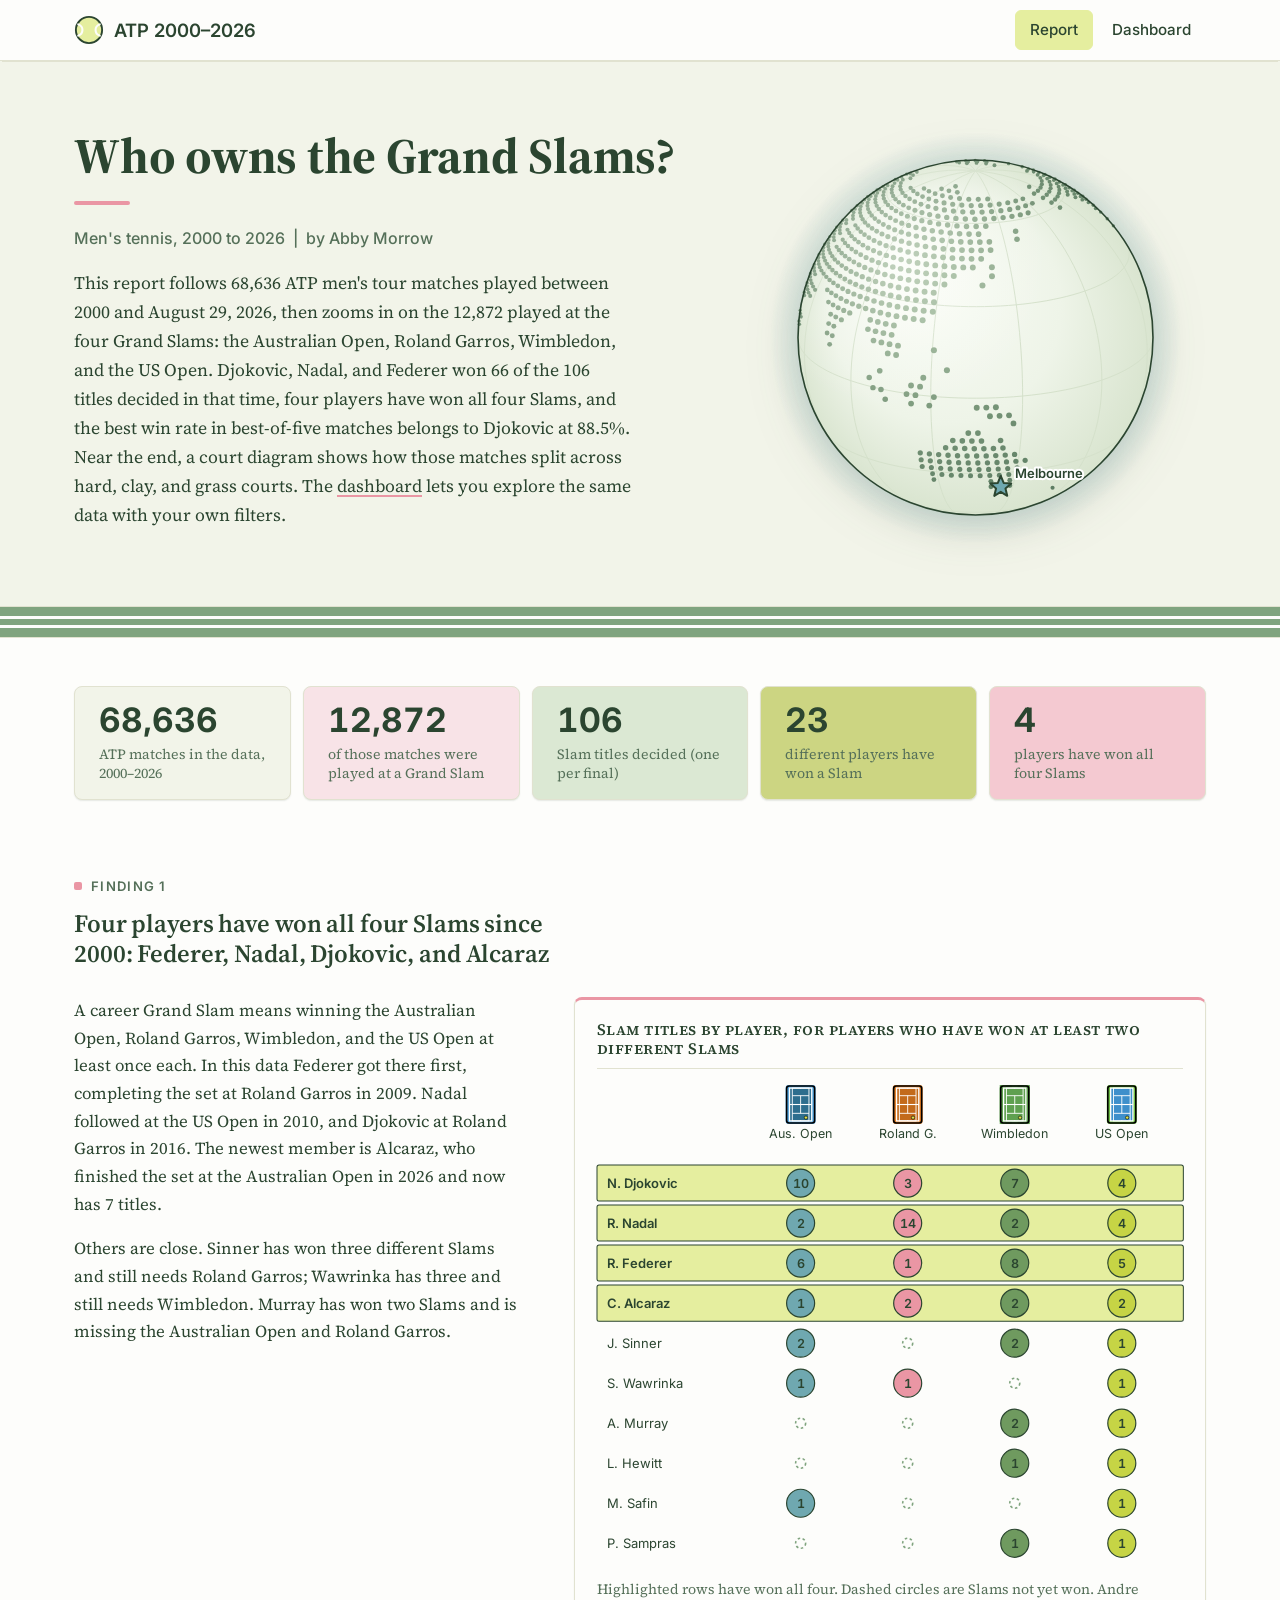
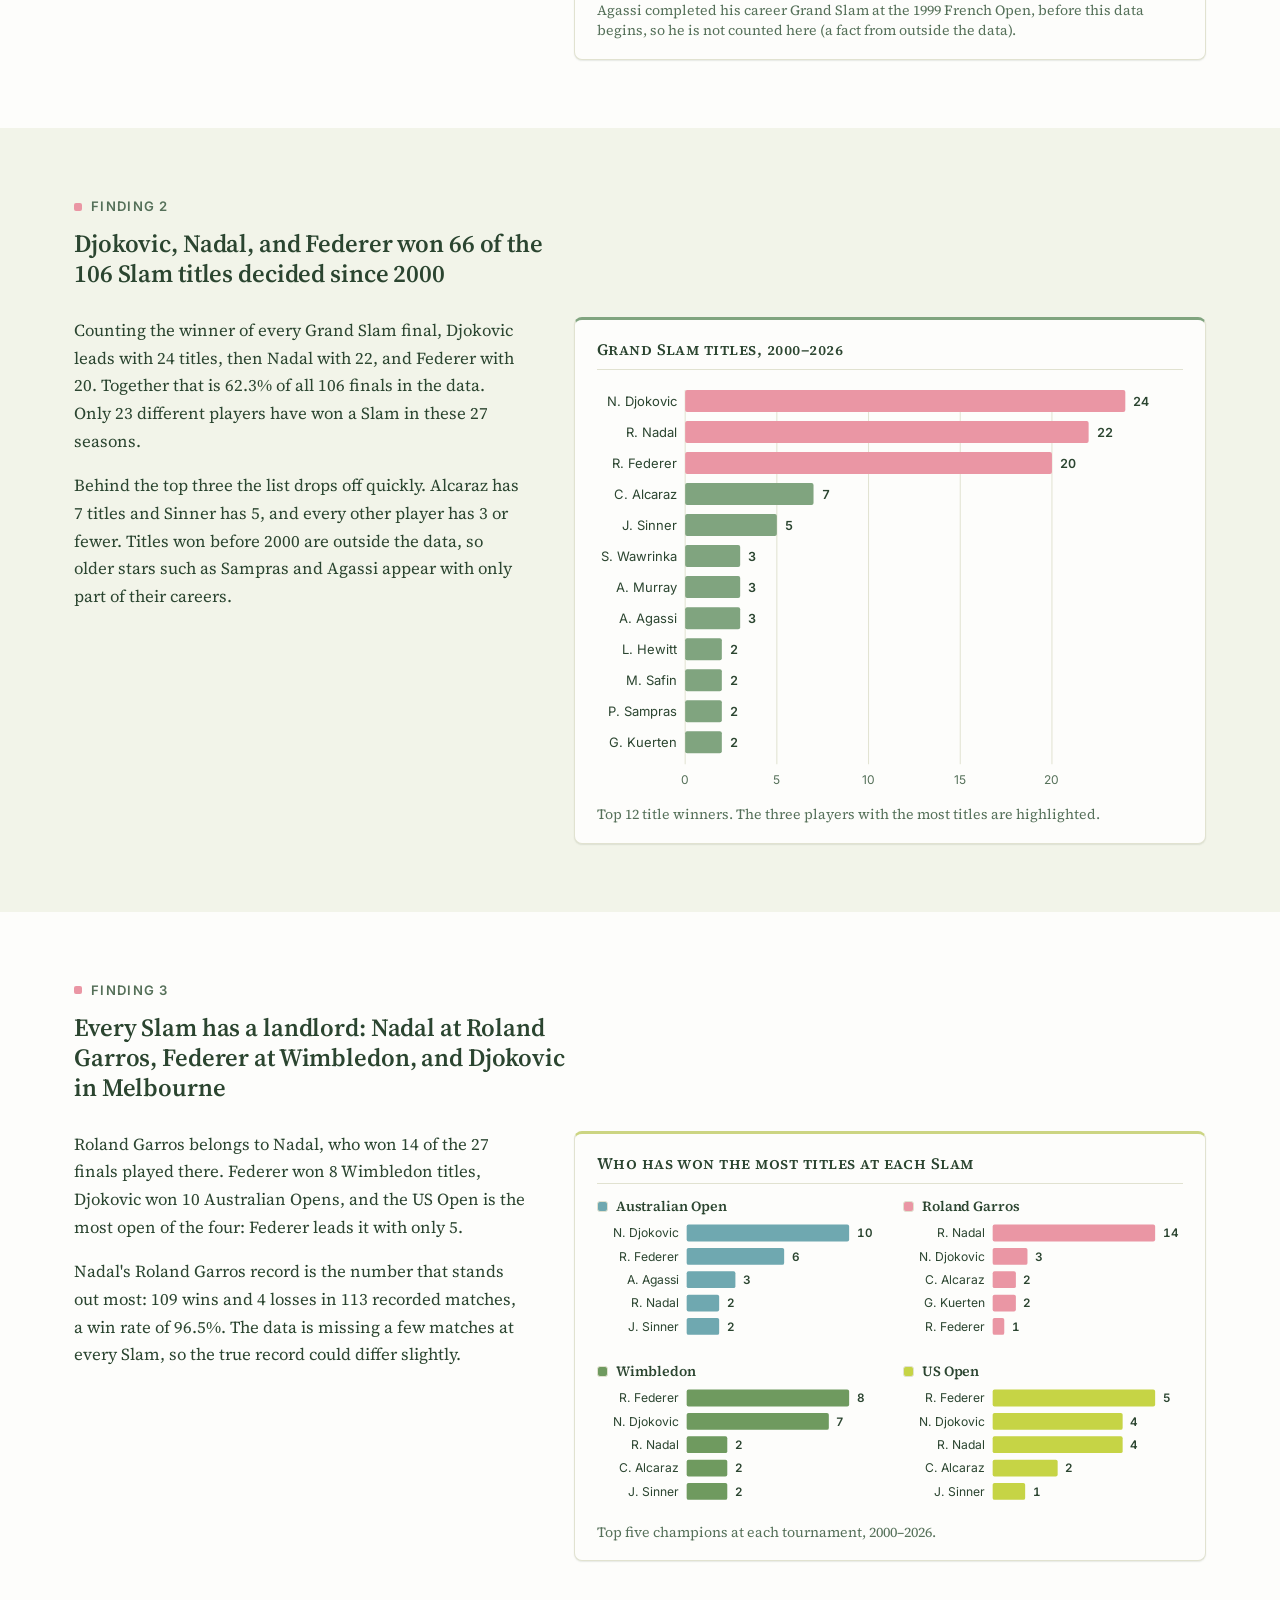
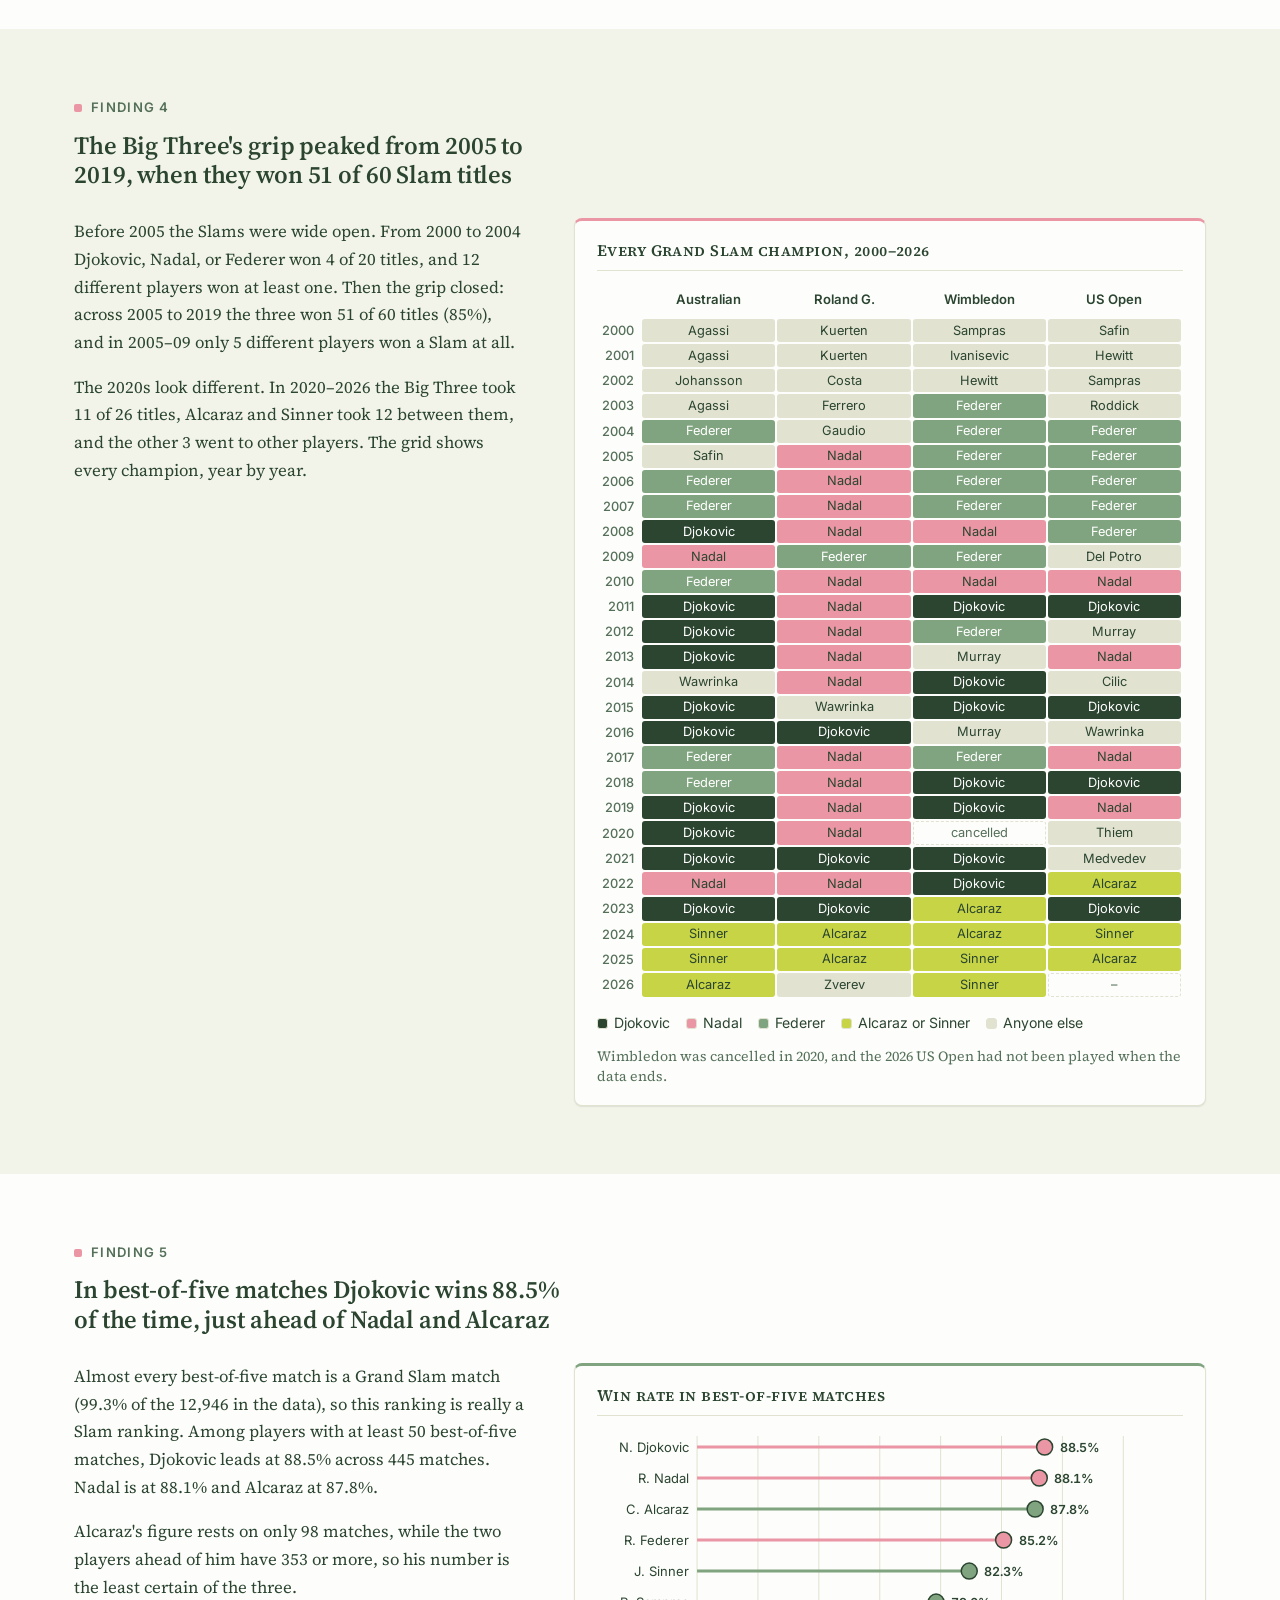
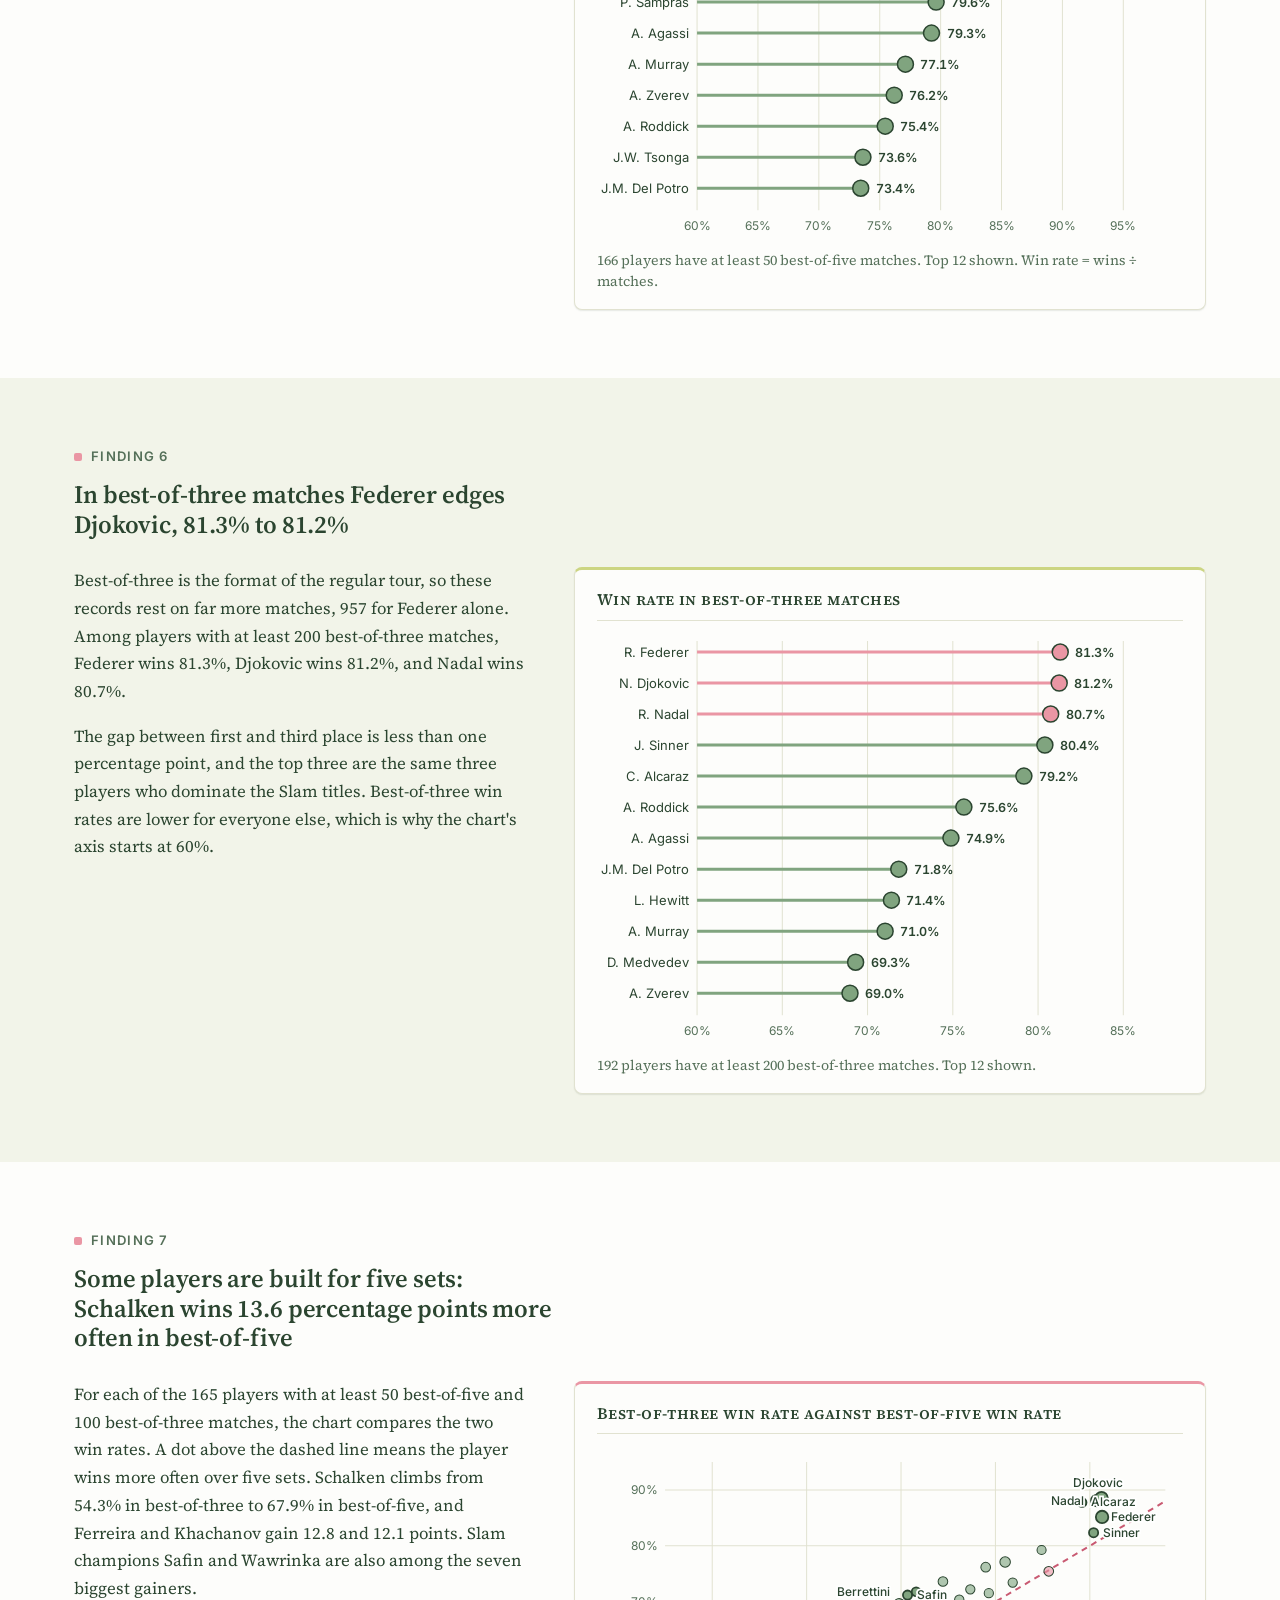
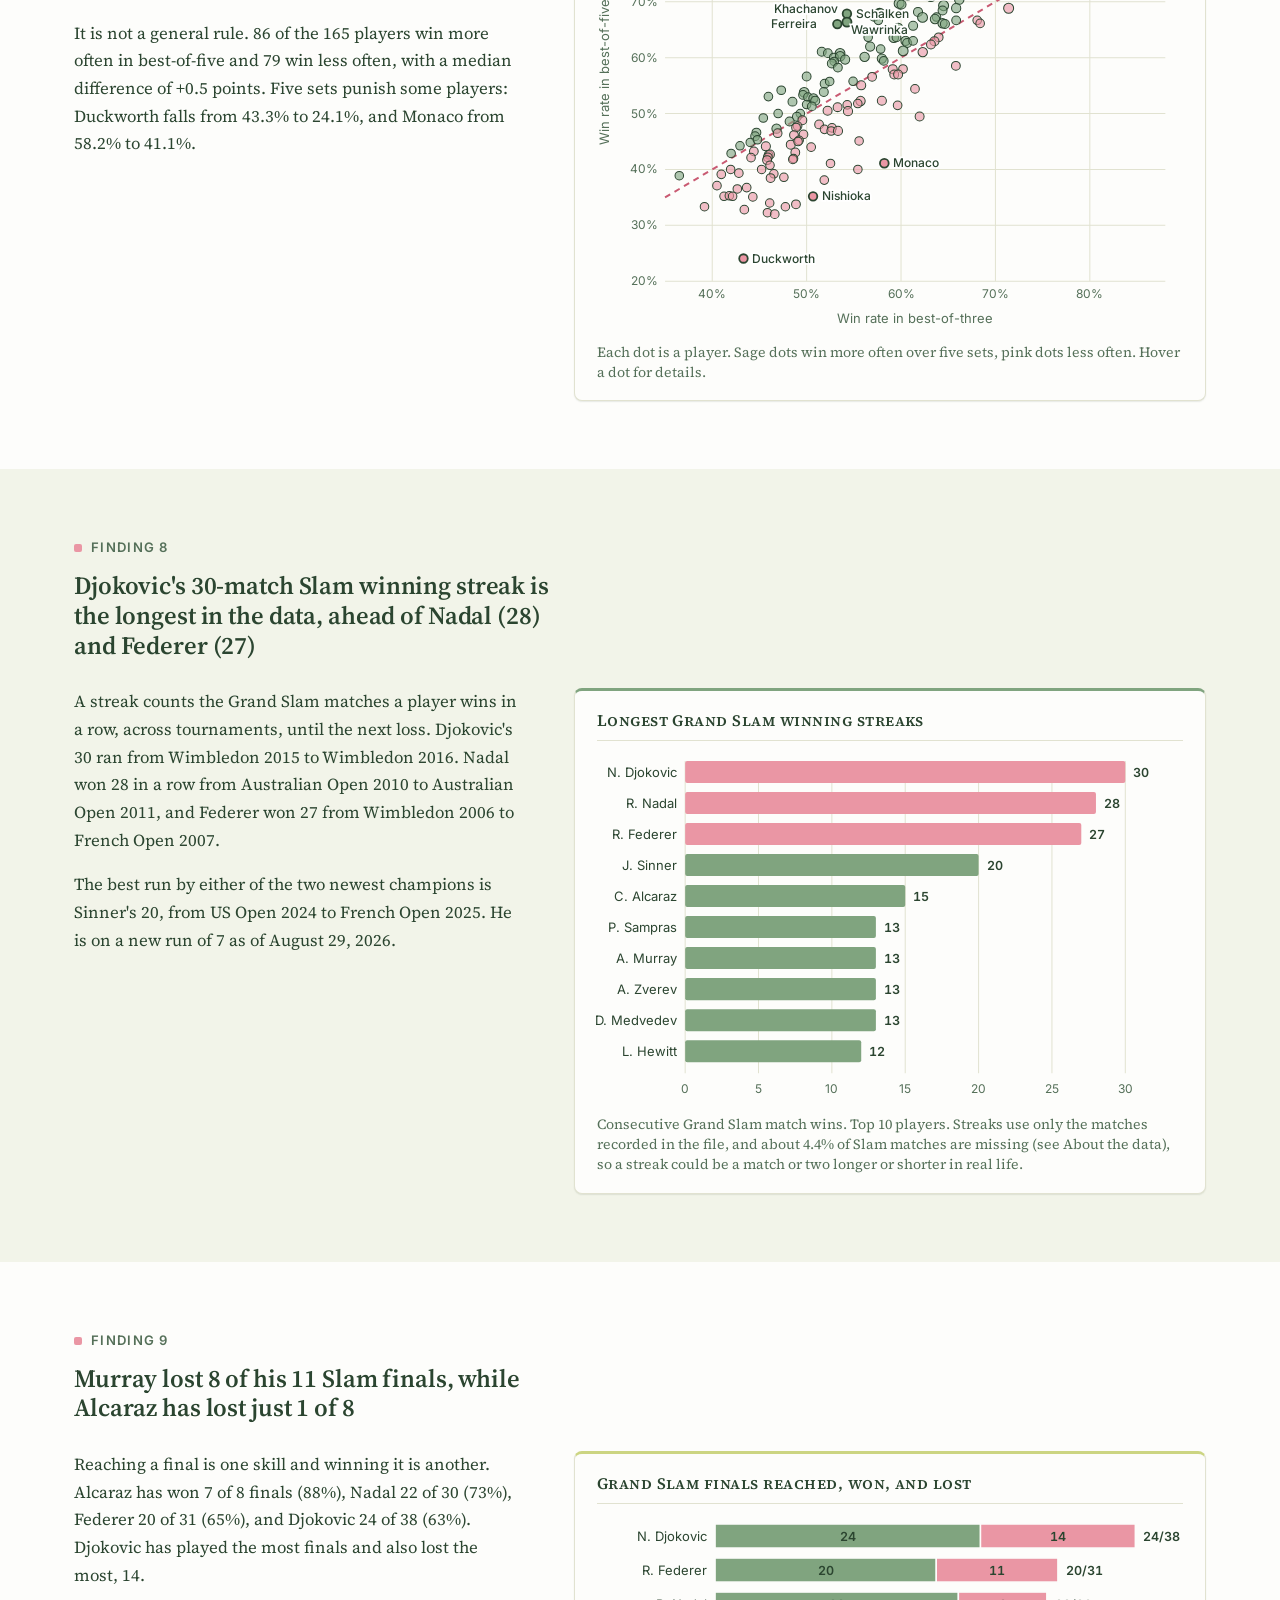
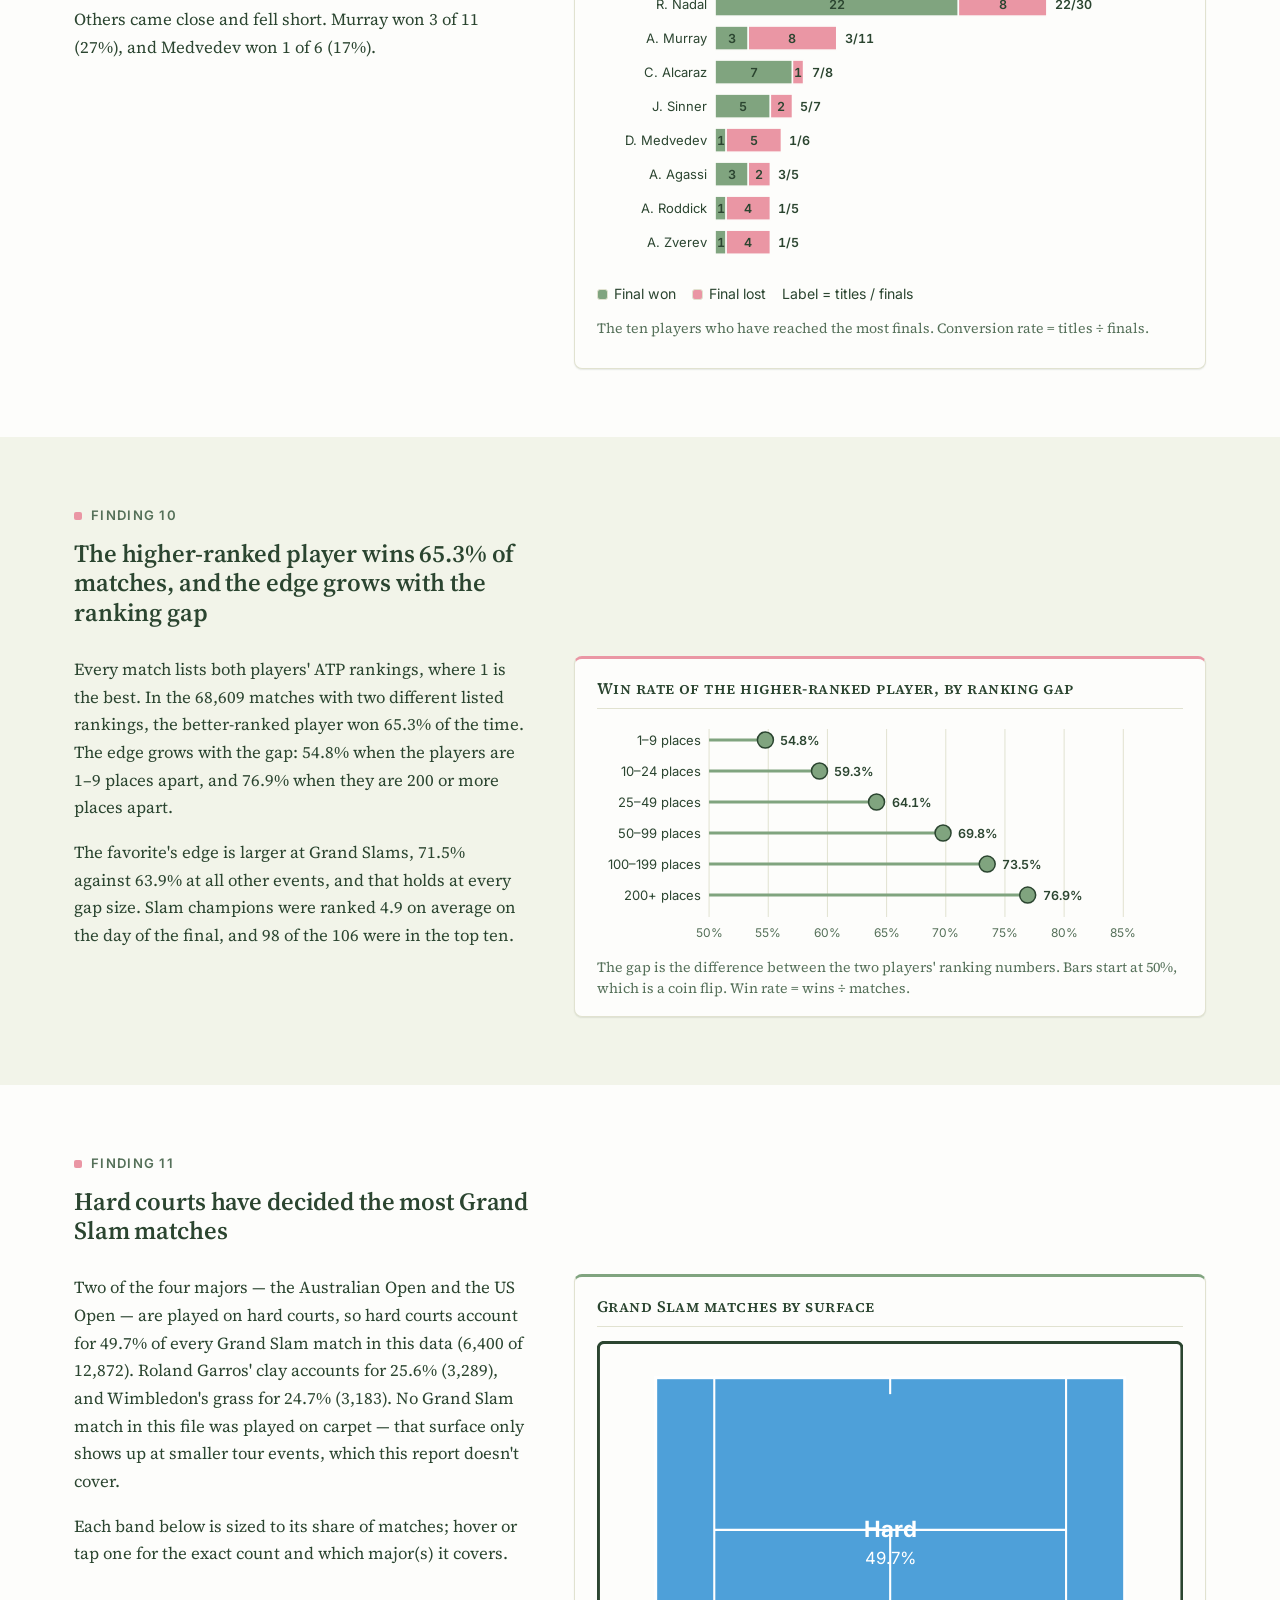
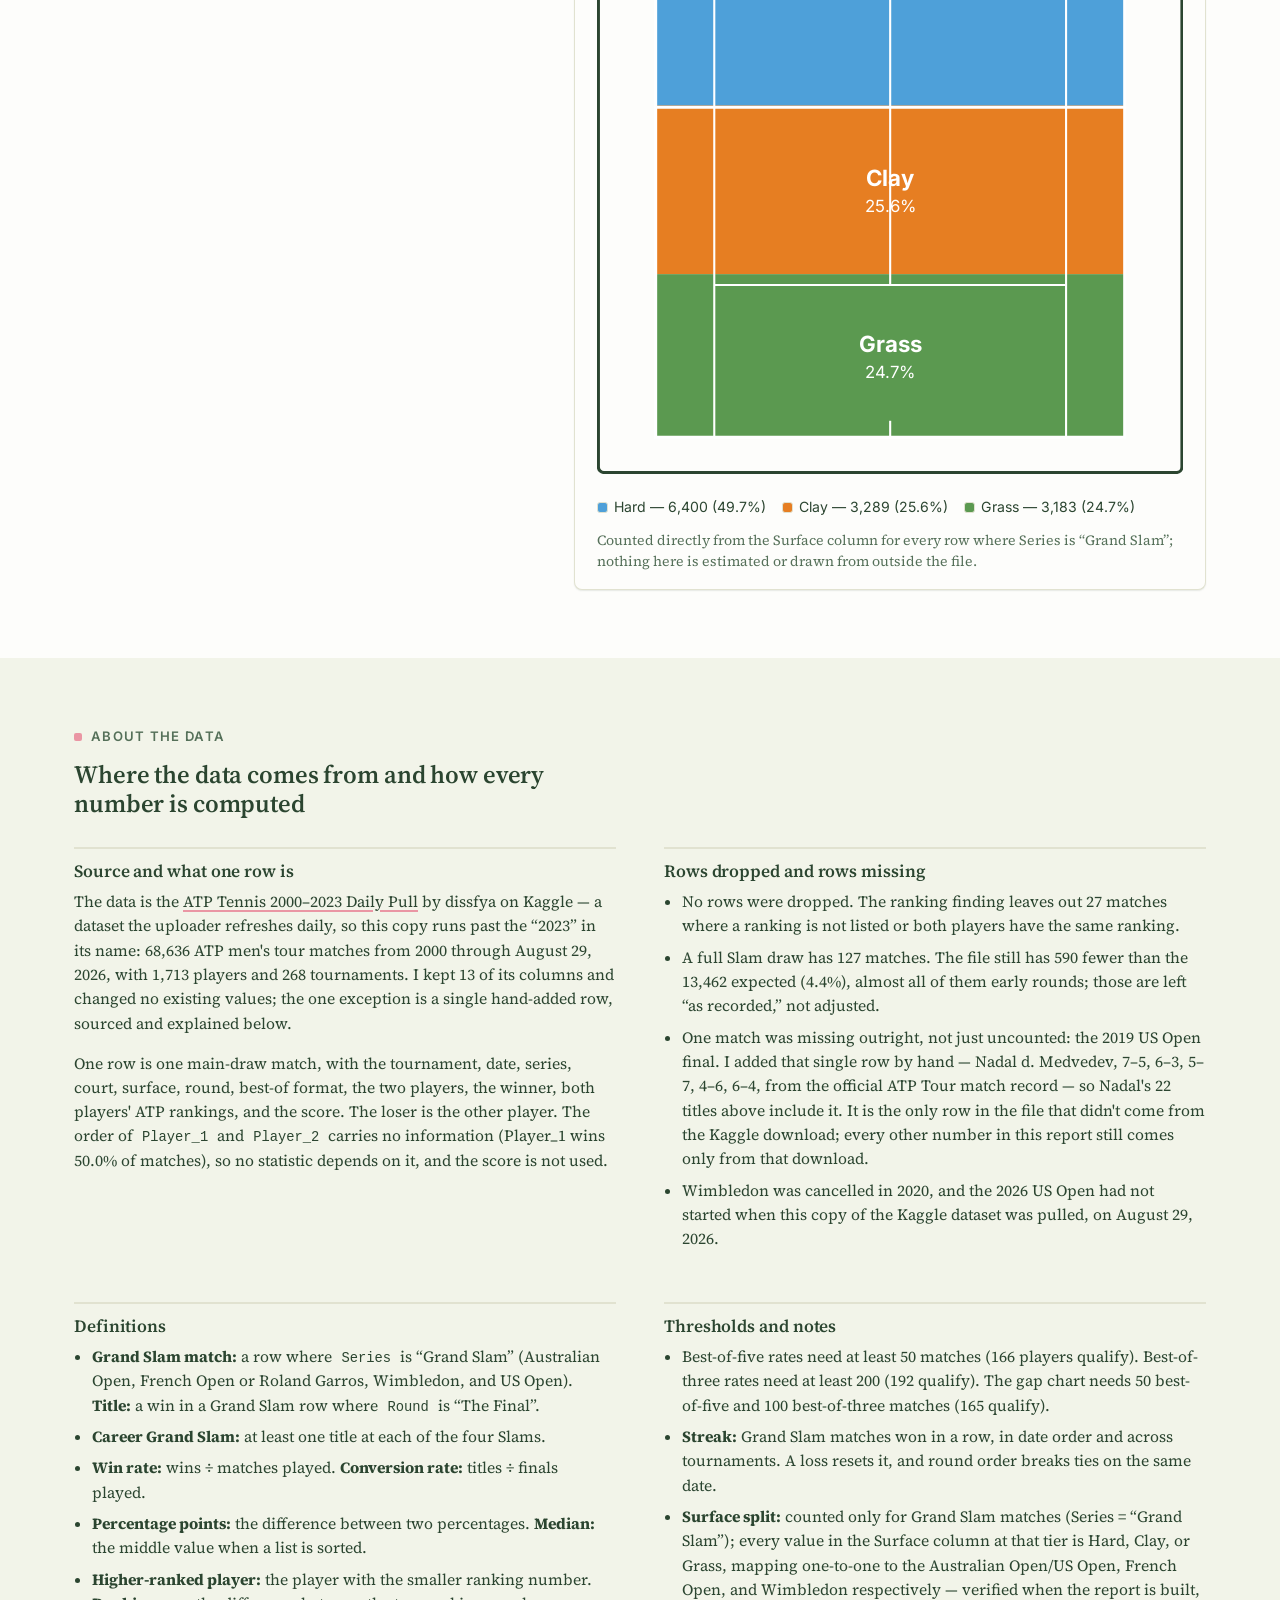
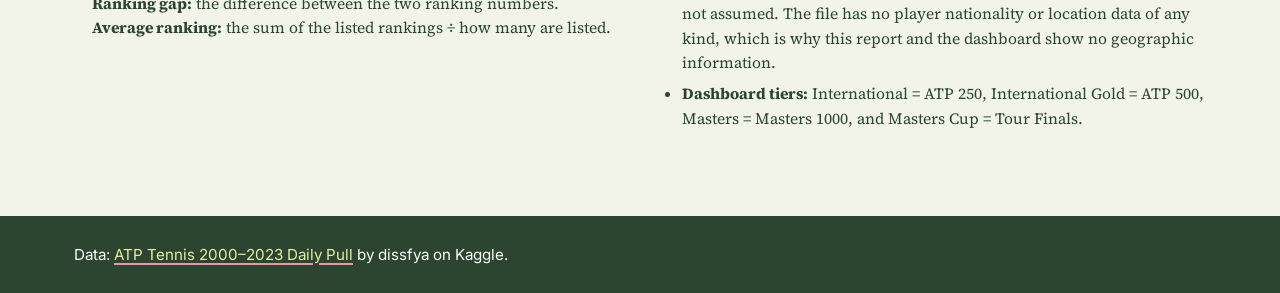
==== commit c3d2959b: "Fix globe label overlap, correct court proportions, add missing 2019 US Open final - Globe: London a" ====
--- a/index.html
+++ b/index.html
@@ -23,7 +23,7 @@
     <div>
       <h1>Who owns the Grand Slams?</h1>
       <p class="byline">Men's tennis, 2000 to 2026 &nbsp;|&nbsp; by Abby Morrow</p>
-      <p class="summary">This report follows 68,635 ATP men's tour matches played between 2000 and August 29, 2026, then zooms in on the 12,871 played at the four Grand Slams: the Australian Open, Roland Garros, Wimbledon, and the US Open. Djokovic, Nadal, and Federer won 65 of the 105 titles decided in that time, four players have won all four Slams, and the best win rate in best-of-five matches belongs to Djokovic at 88.5%. Near the end, a court diagram shows how those matches split across hard, clay, and grass courts. The <a href="dashboard.html">dashboard</a> lets you explore the same data with your own filters.</p>
+      <p class="summary">This report follows 68,636 ATP men's tour matches played between 2000 and August 29, 2026, then zooms in on the 12,872 played at the four Grand Slams: the Australian Open, Roland Garros, Wimbledon, and the US Open. Djokovic, Nadal, and Federer won 66 of the 106 titles decided in that time, four players have won all four Slams, and the best win rate in best-of-five matches belongs to Djokovic at 88.5%. Near the end, a court diagram shows how those matches split across hard, clay, and grass courts. The <a href="dashboard.html">dashboard</a> lets you explore the same data with your own filters.</p>
     </div>
     <div class="hero-globe">
       <div class="globe-box"><canvas id="hero-globe" width="600" height="600" aria-label="Globe showing the four Grand Slam venues: Melbourne, Paris, London and New York"></canvas></div>
@@ -35,9 +35,9 @@
 <main>
 <div class="wrap">
   <div class="stats" aria-label="Headline numbers">
-    <div class="stat"><b>68,635</b><span>ATP matches in the data, 2000&ndash;2026</span></div>
-    <div class="stat"><b>12,871</b><span>of those matches were played at a Grand Slam</span></div>
-    <div class="stat"><b>105</b><span>Slam titles decided (one per final)</span></div>
+    <div class="stat"><b>68,636</b><span>ATP matches in the data, 2000&ndash;2026</span></div>
+    <div class="stat"><b>12,872</b><span>of those matches were played at a Grand Slam</span></div>
+    <div class="stat"><b>106</b><span>Slam titles decided (one per final)</span></div>
     <div class="stat"><b>23</b><span>different players have won a Slam</span></div>
     <div class="stat"><b>4</b><span>players have won all four Slams</span></div>
   </div>
@@ -60,10 +60,10 @@
 <section class="finding alt" aria-labelledby="f2">
   <div class="wrap">
     <div class="kicker">Finding 2</div>
-    <h2 id="f2">Djokovic, Nadal, and Federer won 65 of the 105 Slam titles decided since 2000</h2>
-    <div class="finding-body">
-      <div class="finding-text">
-        <p>Counting the winner of every Grand Slam final, Djokovic leads with 24 titles, then Nadal with 21, and Federer with 20. Together that is 61.9% of all 105 finals in the data. Only 23 different players have won a Slam in these 27 seasons.</p>
+    <h2 id="f2">Djokovic, Nadal, and Federer won 66 of the 106 Slam titles decided since 2000</h2>
+    <div class="finding-body">
+      <div class="finding-text">
+        <p>Counting the winner of every Grand Slam final, Djokovic leads with 24 titles, then Nadal with 22, and Federer with 20. Together that is 62.3% of all 106 finals in the data. Only 23 different players have won a Slam in these 27 seasons.</p>
         <p>Behind the top three the list drops off quickly. Alcaraz has 7 titles and Sinner has 5, and every other player has 3 or fewer. Titles won before 2000 are outside the data, so older stars such as Sampras and Agassi appear with only part of their careers.</p>
       </div>
       <div class="card"><h3>Grand Slam titles, 2000&ndash;2026</h3><div class="chart" id="c-titles"></div><p class="chart-note">Top 12 title winners. The three players with the most titles are highlighted.</p></div>
@@ -88,10 +88,10 @@
 <section class="finding alt" aria-labelledby="f4">
   <div class="wrap">
     <div class="kicker">Finding 4</div>
-    <h2 id="f4">The Big Three's grip peaked from 2005 to 2019, when they won 50 of 59 Slam titles</h2>
-    <div class="finding-body">
-      <div class="finding-text">
-        <p>Before 2005 the Slams were wide open. From 2000 to 2004 Djokovic, Nadal, or Federer won 4 of 20 titles, and 12 different players won at least one. Then the grip closed: across 2005 to 2019 the three won 50 of 59 titles (85%), and in 2005&ndash;09 only 5 different players won a Slam at all.</p>
+    <h2 id="f4">The Big Three's grip peaked from 2005 to 2019, when they won 51 of 60 Slam titles</h2>
+    <div class="finding-body">
+      <div class="finding-text">
+        <p>Before 2005 the Slams were wide open. From 2000 to 2004 Djokovic, Nadal, or Federer won 4 of 20 titles, and 12 different players won at least one. Then the grip closed: across 2005 to 2019 the three won 51 of 60 titles (85%), and in 2005&ndash;09 only 5 different players won a Slam at all.</p>
         <p>The 2020s look different. In 2020&ndash;2026 the Big Three took 11 of 26 titles, Alcaraz and Sinner took 12 between them, and the other 3 went to other players. The grid shows every champion, year by year.</p>
       </div>
       <div class="card"><h3>Every Grand Slam champion, 2000&ndash;2026</h3><div class="chart" id="c-grid"></div><div class="legend" id="c-grid-legend"></div><p class="chart-note">Wimbledon was cancelled in 2020, and the 2026 US Open had not been played when the data ends.</p></div>
@@ -105,8 +105,8 @@
     <h2 id="f5">In best-of-five matches Djokovic wins 88.5% of the time, just ahead of Nadal and Alcaraz</h2>
     <div class="finding-body">
       <div class="finding-text">
-        <p>Almost every best-of-five match is a Grand Slam match (99.3% of the 12,945 in the data), so this ranking is really a Slam ranking. Among players with at least 50 best-of-five matches, Djokovic leads at 88.5% across 445 matches. Nadal is at 88.1% and Alcaraz at 87.8%.</p>
-        <p>Alcaraz's figure rests on only 98 matches, while the two players ahead of him have 352 or more, so his number is the least certain of the three.</p>
+        <p>Almost every best-of-five match is a Grand Slam match (99.3% of the 12,946 in the data), so this ranking is really a Slam ranking. Among players with at least 50 best-of-five matches, Djokovic leads at 88.5% across 445 matches. Nadal is at 88.1% and Alcaraz at 87.8%.</p>
+        <p>Alcaraz's figure rests on only 98 matches, while the two players ahead of him have 353 or more, so his number is the least certain of the three.</p>
       </div>
       <div class="card"><h3>Win rate in best-of-five matches</h3><div class="chart" id="c-bo5"></div><p class="chart-note">166 players have at least 50 best-of-five matches. Top 12 shown. Win rate = wins &divide; matches.</p></div>
     </div>
@@ -161,8 +161,8 @@
     <h2 id="f9">Murray lost 8 of his 11 Slam finals, while Alcaraz has lost just 1 of 8</h2>
     <div class="finding-body">
       <div class="finding-text">
-        <p>Reaching a final is one skill and winning it is another. Alcaraz has won 7 of 8 finals (88%), Nadal 21 of 29 (72%), Federer 20 of 31 (65%), and Djokovic 24 of 38 (63%). Djokovic has played the most finals and also lost the most, 14.</p>
-        <p>Others came close and fell short. Murray won 3 of 11 (27%), and Medvedev won 1 of 5 (20%).</p>
+        <p>Reaching a final is one skill and winning it is another. Alcaraz has won 7 of 8 finals (88%), Nadal 22 of 30 (73%), Federer 20 of 31 (65%), and Djokovic 24 of 38 (63%). Djokovic has played the most finals and also lost the most, 14.</p>
+        <p>Others came close and fell short. Murray won 3 of 11 (27%), and Medvedev won 1 of 6 (17%).</p>
       </div>
       <div class="card"><h3>Grand Slam finals reached, won, and lost</h3><div class="chart" id="c-finals"></div><div class="legend" id="c-finals-legend"></div><p class="chart-note">The ten players who have reached the most finals. Conversion rate = titles &divide; finals.</p></div>
     </div>
@@ -175,8 +175,8 @@
     <h2 id="f10r">The higher-ranked player wins 65.3% of matches, and the edge grows with the ranking gap</h2>
     <div class="finding-body">
       <div class="finding-text">
-        <p>Every match lists both players' ATP rankings, where 1 is the best. In the 68,608 matches with two different listed rankings, the better-ranked player won 65.3% of the time. The edge grows with the gap: 54.8% when the players are 1&ndash;9 places apart, and 76.9% when they are 200 or more places apart.</p>
-        <p>The favorite's edge is larger at Grand Slams, 71.5% against 63.9% at all other events, and that holds at every gap size. Slam champions were ranked 4.9 on average on the day of the final, and 97 of the 105 were in the top ten.</p>
+        <p>Every match lists both players' ATP rankings, where 1 is the best. In the 68,609 matches with two different listed rankings, the better-ranked player won 65.3% of the time. The edge grows with the gap: 54.8% when the players are 1&ndash;9 places apart, and 76.9% when they are 200 or more places apart.</p>
+        <p>The favorite's edge is larger at Grand Slams, 71.5% against 63.9% at all other events, and that holds at every gap size. Slam champions were ranked 4.9 on average on the day of the final, and 98 of the 106 were in the top ten.</p>
       </div>
       <div class="card"><h3>Win rate of the higher-ranked player, by ranking gap</h3><div class="chart" id="c-rank"></div><p class="chart-note">The gap is the difference between the two players' ranking numbers. Bars start at 50%, which is a coin flip. Win rate = wins &divide; matches.</p></div>
     </div>
@@ -189,7 +189,7 @@
     <h2 id="f10">Hard courts have decided the most Grand Slam matches</h2>
     <div class="finding-body">
       <div class="finding-text">
-        <p>Two of the four majors &mdash; the Australian Open and the US Open &mdash; are played on hard courts, so hard courts account for 49.7% of every Grand Slam match in this data (6,399 of 12,871). Roland Garros' clay accounts for 25.6% (3,289), and Wimbledon's grass for 24.7% (3,183). No Grand Slam match in this file was played on carpet &mdash; that surface only shows up at smaller tour events, which this report doesn't cover.</p>
+        <p>Two of the four majors &mdash; the Australian Open and the US Open &mdash; are played on hard courts, so hard courts account for 49.7% of every Grand Slam match in this data (6,400 of 12,872). Roland Garros' clay accounts for 25.6% (3,289), and Wimbledon's grass for 24.7% (3,183). No Grand Slam match in this file was played on carpet &mdash; that surface only shows up at smaller tour events, which this report doesn't cover.</p>
         <p>Each band below is sized to its share of matches; hover or tap one for the exact count and which major(s) it covers.</p>
       </div>
       <div class="card">
@@ -208,15 +208,16 @@
     <div class="data-grid">
       <div>
         <h3>Source and what one row is</h3>
-        <p>The data is the <a href="https://www.kaggle.com/datasets/dissfya/atp-tennis-2000-2023daily-pull">ATP Tennis 2000&ndash;2023 Daily Pull</a> by dissfya on Kaggle: 68,635 ATP men's tour matches from 2000 through August 29, 2026, with 1,713 players and 268 tournaments. I kept 13 of its columns and changed no values.</p>
+        <p>The data is the <a href="https://www.kaggle.com/datasets/dissfya/atp-tennis-2000-2023daily-pull">ATP Tennis 2000&ndash;2023 Daily Pull</a> by dissfya on Kaggle &mdash; a dataset the uploader refreshes daily, so this copy runs past the &ldquo;2023&rdquo; in its name: 68,636 ATP men's tour matches from 2000 through August 29, 2026, with 1,713 players and 268 tournaments. I kept 13 of its columns and changed no existing values; the one exception is a single hand-added row, sourced and explained below.</p>
         <p>One row is one main-draw match, with the tournament, date, series, court, surface, round, best-of format, the two players, the winner, both players' ATP rankings, and the score. The loser is the other player. The order of <code>Player_1</code> and <code>Player_2</code> carries no information (Player_1 wins 50.0% of matches), so no statistic depends on it, and the score is not used.</p>
       </div>
       <div>
         <h3>Rows dropped and rows missing</h3>
         <ul>
           <li>No rows were dropped. The ranking finding leaves out 27 matches where a ranking is not listed or both players have the same ranking.</li>
-          <li>A full Slam draw has 127 matches. The file has 591 fewer than the 13,462 expected (4.4%), and the missing matches include the 2019 US Open final. That is why Nadal shows 21 titles here rather than 22. I chose to leave the source file exactly as downloaded rather than add a correction row for that missing final, so all Slam figures &mdash; including Nadal's title count &mdash; are &ldquo;as recorded&rdquo; in the file, not adjusted for this or any other known gap.</li>
-          <li>Wimbledon was cancelled in 2020, and the 2026 US Open had not started when the file ends.</li>
+          <li>A full Slam draw has 127 matches. The file still has 590 fewer than the 13,462 expected (4.4%), almost all of them early rounds; those are left &ldquo;as recorded,&rdquo; not adjusted.</li>
+          <li>One match was missing outright, not just uncounted: the 2019 US Open final. I added that single row by hand &mdash; Nadal d. Medvedev, 7&ndash;5, 6&ndash;3, 5&ndash;7, 4&ndash;6, 6&ndash;4, from the official ATP Tour match record &mdash; so Nadal's 22 titles above include it. It is the only row in the file that didn't come from the Kaggle download; every other number in this report still comes only from that download.</li>
+          <li>Wimbledon was cancelled in 2020, and the 2026 US Open had not started when this copy of the Kaggle dataset was pulled, on August 29, 2026.</li>
         </ul>
       </div>
       <div>
@@ -245,7 +246,7 @@
 
 <footer class="site-foot"><div class="wrap">Data: <a href="https://www.kaggle.com/datasets/dissfya/atp-tennis-2000-2023daily-pull">ATP Tennis 2000&ndash;2023 Daily Pull</a> by dissfya on Kaggle.</div></footer>
 
-<script type="application/json" id="report-data">{"meta":{"rows_raw":68635,"rows_total":68635,"columns":13,"first_year":2000,"last_year":2026,"last_date":"2026-08-29","seasons":27,"players":1713,"tournaments":268,"slam_matches":12871,"slam_titles":105,"champions":23},"titles":[{"player":"Djokovic N.","name":"N. Djokovic","total":24,"n_slams":4,"AO":10,"RG":3,"W":7,"USO":4},{"player":"Nadal R.","name":"R. Nadal","total":21,"n_slams":4,"AO":2,"RG":14,"W":2,"USO":3},{"player":"Federer R.","name":"R. Federer","total":20,"n_slams":4,"AO":6,"RG":1,"W":8,"USO":5},{"player":"Alcaraz C.","name":"C. Alcaraz","total":7,"n_slams":4,"AO":1,"RG":2,"W":2,"USO":2},{"player":"Sinner J.","name":"J. Sinner","total":5,"n_slams":3,"AO":2,"RG":0,"W":2,"USO":1},{"player":"Wawrinka S.","name":"S. Wawrinka","total":3,"n_slams":3,"AO":1,"RG":1,"W":0,"USO":1},{"player":"Murray A.","name":"A. Murray","total":3,"n_slams":2,"AO":0,"RG":0,"W":2,"USO":1},{"player":"Agassi A.","name":"A. Agassi","total":3,"n_slams":1,"AO":3,"RG":0,"W":0,"USO":0},{"player":"Hewitt L.","name":"L. Hewitt","total":2,"n_slams":2,"AO":0,"RG":0,"W":1,"USO":1},{"player":"Safin M.","name":"M. Safin","total":2,"n_slams":2,"AO":1,"RG":0,"W":0,"USO":1},{"player":"Sampras P.","name":"P. Sampras","total":2,"n_slams":2,"AO":0,"RG":0,"W":1,"USO":1},{"player":"Kuerten G.","name":"G. Kuerten","total":2,"n_slams":1,"AO":0,"RG":2,"W":0,"USO":0},{"player":"Cilic M.","name":"M. Cilic","total":1,"n_slams":1,"AO":0,"RG":0,"W":0,"USO":1},{"player":"Costa A.","name":"A. Costa","total":1,"n_slams":1,"AO":0,"RG":1,"W":0,"USO":0},{"player":"Del Potro J.M.","name":"J.M. Del Potro","total":1,"n_slams":1,"AO":0,"RG":0,"W":0,"USO":1},{"player":"Ferrero J.C.","name":"J.C. Ferrero","total":1,"n_slams":1,"AO":0,"RG":1,"W":0,"USO":0},{"player":"Gaudio G.","name":"G. Gaudio","total":1,"n_slams":1,"AO":0,"RG":1,"W":0,"USO":0},{"player":"Ivanisevic G.","name":"G. Ivanisevic","total":1,"n_slams":1,"AO":0,"RG":0,"W":1,"USO":0},{"player":"Johansson T.","name":"T. Johansson","total":1,"n_slams":1,"AO":1,"RG":0,"W":0,"USO":0},{"player":"Medvedev D.","name":"D. Medvedev","total":1,"n_slams":1,"AO":0,"RG":0,"W":0,"USO":1},{"player":"Roddick A.","name":"A. Roddick","total":1,"n_slams":1,"AO":0,"RG":0,"W":0,"USO":1},{"player":"Thiem D.","name":"D. Thiem","total":1,"n_slams":1,"AO":0,"RG":0,"W":0,"USO":1},{"player":"Zverev A.","name":"A. Zverev","total":1,"n_slams":1,"AO":0,"RG":1,"W":0,"USO":0}],"career":[{"player":"Federer R.","name":"R. Federer","completed":"2009-06-07","completed_year":2009,"completed_at":"Roland Garros","titles":20},{"player":"Nadal R.","name":"R. Nadal","completed":"2010-09-12","completed_year":2010,"completed_at":"US Open","titles":21},{"player":"Djokovic N.","name":"N. Djokovic","completed":"2016-06-05","completed_year":2016,"completed_at":"Roland Garros","titles":24},{"player":"Alcaraz C.","name":"C. Alcaraz","completed":"2026-02-01","completed_year":2026,"completed_at":"Australian Open","titles":7}],"slam_grid":[{"player":"Djokovic N.","name":"N. Djokovic","total":24,"n_slams":4,"AO":10,"RG":3,"W":7,"USO":4,"career":true},{"player":"Nadal R.","name":"R. Nadal","total":21,"n_slams":4,"AO":2,"RG":14,"W":2,"USO":3,"career":true},{"player":"Federer R.","name":"R. Federer","total":20,"n_slams":4,"AO":6,"RG":1,"W":8,"USO":5,"career":true},{"player":"Alcaraz C.","name":"C. Alcaraz","total":7,"n_slams":4,"AO":1,"RG":2,"W":2,"USO":2,"career":true},{"player":"Sinner J.","name":"J. Sinner","total":5,"n_slams":3,"AO":2,"RG":0,"W":2,"USO":1,"career":false},{"player":"Wawrinka S.","name":"S. Wawrinka","total":3,"n_slams":3,"AO":1,"RG":1,"W":0,"USO":1,"career":false},{"player":"Murray A.","name":"A. Murray","total":3,"n_slams":2,"AO":0,"RG":0,"W":2,"USO":1,"career":false},{"player":"Hewitt L.","name":"L. Hewitt","total":2,"n_slams":2,"AO":0,"RG":0,"W":1,"USO":1,"career":false},{"player":"Safin M.","name":"M. Safin","total":2,"n_slams":2,"AO":1,"RG":0,"W":0,"USO":1,"career":false},{"player":"Sampras P.","name":"P. Sampras","total":2,"n_slams":2,"AO":0,"RG":0,"W":1,"USO":1,"career":false}],"missing_one":{"Sinner J.":"Roland Garros","Wawrinka S.":"Wimbledon"},"by_slam":{"AO":[{"player":"Djokovic N.","name":"N. Djokovic","titles":10},{"player":"Federer R.","name":"R. Federer","titles":6},{"player":"Agassi A.","name":"A. Agassi","titles":3},{"player":"Nadal R.","name":"R. Nadal","titles":2},{"player":"Sinner J.","name":"J. Sinner","titles":2},{"player":"Alcaraz C.","name":"C. Alcaraz","titles":1}],"RG":[{"player":"Nadal R.","name":"R. Nadal","titles":14},{"player":"Djokovic N.","name":"N. Djokovic","titles":3},{"player":"Alcaraz C.","name":"C. Alcaraz","titles":2},{"player":"Kuerten G.","name":"G. Kuerten","titles":2},{"player":"Federer R.","name":"R. Federer","titles":1},{"player":"Wawrinka S.","name":"S. Wawrinka","titles":1}],"W":[{"player":"Federer R.","name":"R. Federer","titles":8},{"player":"Djokovic N.","name":"N. Djokovic","titles":7},{"player":"Nadal R.","name":"R. Nadal","titles":2},{"player":"Alcaraz C.","name":"C. Alcaraz","titles":2},{"player":"Sinner J.","name":"J. Sinner","titles":2},{"player":"Murray A.","name":"A. Murray","titles":2}],"USO":[{"player":"Federer R.","name":"R. Federer","titles":5},{"player":"Djokovic N.","name":"N. Djokovic","titles":4},{"player":"Nadal R.","name":"R. Nadal","titles":3},{"player":"Alcaraz C.","name":"C. Alcaraz","titles":2},{"player":"Sinner J.","name":"J. Sinner","titles":1},{"player":"Wawrinka S.","name":"S. Wawrinka","titles":1}]},"champions_by_year":[{"year":2000,"AO":{"player":"Agassi A.","name":"A. Agassi"},"RG":{"player":"Kuerten G.","name":"G. Kuerten"},"W":{"player":"Sampras P.","name":"P. Sampras"},"USO":{"player":"Safin M.","name":"M. Safin"}},{"year":2001,"AO":{"player":"Agassi A.","name":"A. Agassi"},"RG":{"player":"Kuerten G.","name":"G. Kuerten"},"W":{"player":"Ivanisevic G.","name":"G. Ivanisevic"},"USO":{"player":"Hewitt L.","name":"L. Hewitt"}},{"year":2002,"AO":{"player":"Johansson T.","name":"T. Johansson"},"RG":{"player":"Costa A.","name":"A. Costa"},"W":{"player":"Hewitt L.","name":"L. Hewitt"},"USO":{"player":"Sampras P.","name":"P. Sampras"}},{"year":2003,"AO":{"player":"Agassi A.","name":"A. Agassi"},"RG":{"player":"Ferrero J.C.","name":"J.C. Ferrero"},"W":{"player":"Federer R.","name":"R. Federer"},"USO":{"player":"Roddick A.","name":"A. Roddick"}},{"year":2004,"AO":{"player":"Federer R.","name":"R. Federer"},"RG":{"player":"Gaudio G.","name":"G. Gaudio"},"W":{"player":"Federer R.","name":"R. Federer"},"USO":{"player":"Federer R.","name":"R. Federer"}},{"year":2005,"AO":{"player":"Safin M.","name":"M. Safin"},"RG":{"player":"Nadal R.","name":"R. Nadal"},"W":{"player":"Federer R.","name":"R. Federer"},"USO":{"player":"Federer R.","name":"R. Federer"}},{"year":2006,"AO":{"player":"Federer R.","name":"R. Federer"},"RG":{"player":"Nadal R.","name":"R. Nadal"},"W":{"player":"Federer R.","name":"R. Federer"},"USO":{"player":"Federer R.","name":"R. Federer"}},{"year":2007,"AO":{"player":"Federer R.","name":"R. Federer"},"RG":{"player":"Nadal R.","name":"R. Nadal"},"W":{"player":"Federer R.","name":"R. Federer"},"USO":{"player":"Federer R.","name":"R. Federer"}},{"year":2008,"AO":{"player":"Djokovic N.","name":"N. Djokovic"},"RG":{"player":"Nadal R.","name":"R. Nadal"},"W":{"player":"Nadal R.","name":"R. Nadal"},"USO":{"player":"Federer R.","name":"R. Federer"}},{"year":2009,"AO":{"player":"Nadal R.","name":"R. Nadal"},"RG":{"player":"Federer R.","name":"R. Federer"},"W":{"player":"Federer R.","name":"R. Federer"},"USO":{"player":"Del Potro J.M.","name":"J.M. Del Potro"}},{"year":2010,"AO":{"player":"Federer R.","name":"R. Federer"},"RG":{"player":"Nadal R.","name":"R. Nadal"},"W":{"player":"Nadal R.","name":"R. Nadal"},"USO":{"player":"Nadal R.","name":"R. Nadal"}},{"year":2011,"AO":{"player":"Djokovic N.","name":"N. Djokovic"},"RG":{"player":"Nadal R.","name":"R. Nadal"},"W":{"player":"Djokovic N.","name":"N. Djokovic"},"USO":{"player":"Djokovic N.","name":"N. Djokovic"}},{"year":2012,"AO":{"player":"Djokovic N.","name":"N. Djokovic"},"RG":{"player":"Nadal R.","name":"R. Nadal"},"W":{"player":"Federer R.","name":"R. Federer"},"USO":{"player":"Murray A.","name":"A. Murray"}},{"year":2013,"AO":{"player":"Djokovic N.","name":"N. Djokovic"},"RG":{"player":"Nadal R.","name":"R. Nadal"},"W":{"player":"Murray A.","name":"A. Murray"},"USO":{"player":"Nadal R.","name":"R. Nadal"}},{"year":2014,"AO":{"player":"Wawrinka S.","name":"S. Wawrinka"},"RG":{"player":"Nadal R.","name":"R. Nadal"},"W":{"player":"Djokovic N.","name":"N. Djokovic"},"USO":{"player":"Cilic M.","name":"M. Cilic"}},{"year":2015,"AO":{"player":"Djokovic N.","name":"N. Djokovic"},"RG":{"player":"Wawrinka S.","name":"S. Wawrinka"},"W":{"player":"Djokovic N.","name":"N. Djokovic"},"USO":{"player":"Djokovic N.","name":"N. Djokovic"}},{"year":2016,"AO":{"player":"Djokovic N.","name":"N. Djokovic"},"RG":{"player":"Djokovic N.","name":"N. Djokovic"},"W":{"player":"Murray A.","name":"A. Murray"},"USO":{"player":"Wawrinka S.","name":"S. Wawrinka"}},{"year":2017,"AO":{"player":"Federer R.","name":"R. Federer"},"RG":{"player":"Nadal R.","name":"R. Nadal"},"W":{"player":"Federer R.","name":"R. Federer"},"USO":{"player":"Nadal R.","name":"R. Nadal"}},{"year":2018,"AO":{"player":"Federer R.","name":"R. Federer"},"RG":{"player":"Nadal R.","name":"R. Nadal"},"W":{"player":"Djokovic N.","name":"N. Djokovic"},"USO":{"player":"Djokovic N.","name":"N. Djokovic"}},{"year":2019,"AO":{"player":"Djokovic N.","name":"N. Djokovic"},"RG":{"player":"Nadal R.","name":"R. Nadal"},"W":{"player":"Djokovic N.","name":"N. Djokovic"},"USO":null},{"year":2020,"AO":{"player":"Djokovic N.","name":"N. Djokovic"},"RG":{"player":"Nadal R.","name":"R. Nadal"},"W":null,"USO":{"player":"Thiem D.","name":"D. Thiem"}},{"year":2021,"AO":{"player":"Djokovic N.","name":"N. Djokovic"},"RG":{"player":"Djokovic N.","name":"N. Djokovic"},"W":{"player":"Djokovic N.","name":"N. Djokovic"},"USO":{"player":"Medvedev D.","name":"D. Medvedev"}},{"year":2022,"AO":{"player":"Nadal R.","name":"R. Nadal"},"RG":{"player":"Nadal R.","name":"R. Nadal"},"W":{"player":"Djokovic N.","name":"N. Djokovic"},"USO":{"player":"Alcaraz C.","name":"C. Alcaraz"}},{"year":2023,"AO":{"player":"Djokovic N.","name":"N. Djokovic"},"RG":{"player":"Djokovic N.","name":"N. Djokovic"},"W":{"player":"Alcaraz C.","name":"C. Alcaraz"},"USO":{"player":"Djokovic N.","name":"N. Djokovic"}},{"year":2024,"AO":{"player":"Sinner J.","name":"J. Sinner"},"RG":{"player":"Alcaraz C.","name":"C. Alcaraz"},"W":{"player":"Alcaraz C.","name":"C. Alcaraz"},"USO":{"player":"Sinner J.","name":"J. Sinner"}},{"year":2025,"AO":{"player":"Sinner J.","name":"J. Sinner"},"RG":{"player":"Alcaraz C.","name":"C. Alcaraz"},"W":{"player":"Sinner J.","name":"J. Sinner"},"USO":{"player":"Alcaraz C.","name":"C. Alcaraz"}},{"year":2026,"AO":{"player":"Alcaraz C.","name":"C. Alcaraz"},"RG":{"player":"Zverev A.","name":"A. Zverev"},"W":{"player":"Sinner J.","name":"J. Sinner"},"USO":null}],"eras":[{"period":"2000-04","titles":20,"big3":4,"next_gen":0,"distinct":12},{"period":"2005-09","titles":20,"big3":18,"next_gen":0,"distinct":5},{"period":"2010-14","titles":20,"big3":16,"next_gen":0,"distinct":6},{"period":"2015-19","titles":19,"big3":16,"next_gen":0,"distinct":5},{"period":"2020-26","titles":26,"big3":11,"next_gen":12,"distinct":7}],"bo":{"bo5_matches":12945,"bo5_slam_share":0.9925067593665508,"min_bo5":50,"min_bo3":200,"min_bo3_gap":100},"bo5_top":[{"player":"Djokovic N.","name":"N. Djokovic","n5":445,"w5":394,"r5":0.8854,"n3":842,"r3":0.8124},{"player":"Nadal R.","name":"R. Nadal","n5":352,"w5":310,"r5":0.8807,"n3":867,"r3":0.8074},{"player":"Alcaraz C.","name":"C. Alcaraz","n5":98,"w5":86,"r5":0.8776,"n3":240,"r3":0.7917},{"player":"Federer R.","name":"R. Federer","n5":445,"w5":379,"r5":0.8517,"n3":957,"r3":0.813},{"player":"Sinner J.","name":"J. Sinner","n5":119,"w5":98,"r5":0.8235,"n3":301,"r3":0.804},{"player":"Sampras P.","name":"P. Sampras","n5":54,"w5":43,"r5":0.7963,"n3":83,"r3":0.6627},{"player":"Agassi A.","name":"A. Agassi","n5":106,"w5":84,"r5":0.7925,"n3":231,"r3":0.7489},{"player":"Murray A.","name":"A. Murray","n5":249,"w5":192,"r5":0.7711,"n3":680,"r3":0.7103},{"player":"Zverev A.","name":"A. Zverev","n5":168,"w5":128,"r5":0.7619,"n3":564,"r3":0.6897},{"player":"Roddick A.","name":"A. Roddick","n5":167,"w5":126,"r5":0.7545,"n3":579,"r3":0.7565},{"player":"Tsonga J.W.","name":"J.W. Tsonga","n5":163,"w5":120,"r5":0.7362,"n3":478,"r3":0.6444},{"player":"Del Potro J.M.","name":"J.M. Del Potro","n5":128,"w5":94,"r5":0.7344,"n3":426,"r3":0.7183}],"bo3_top":[{"player":"Federer R.","name":"R. Federer","n3":957,"w3":778,"r3":0.813,"n5":445,"r5":0.8517},{"player":"Djokovic N.","name":"N. Djokovic","n3":842,"w3":684,"r3":0.8124,"n5":445,"r5":0.8854},{"player":"Nadal R.","name":"R. Nadal","n3":867,"w3":700,"r3":0.8074,"n5":352,"r5":0.8807},{"player":"Sinner J.","name":"J. Sinner","n3":301,"w3":242,"r3":0.804,"n5":119,"r5":0.8235},{"player":"Alcaraz C.","name":"C. Alcaraz","n3":240,"w3":190,"r3":0.7917,"n5":98,"r5":0.8776},{"player":"Roddick A.","name":"A. Roddick","n3":579,"w3":438,"r3":0.7565,"n5":167,"r5":0.7545},{"player":"Agassi A.","name":"A. Agassi","n3":231,"w3":173,"r3":0.7489,"n5":106,"r5":0.7925},{"player":"Del Potro J.M.","name":"J.M. Del Potro","n3":426,"w3":306,"r3":0.7183,"n5":128,"r5":0.7344},{"player":"Hewitt L.","name":"L. Hewitt","n3":500,"w3":357,"r3":0.714,"n5":199,"r5":0.6884},{"player":"Murray A.","name":"A. Murray","n3":680,"w3":483,"r3":0.7103,"n5":249,"r5":0.7711},{"player":"Medvedev D.","name":"D. Medvedev","n3":469,"w3":325,"r3":0.693,"n5":122,"r5":0.7213},{"player":"Zverev A.","name":"A. Zverev","n3":564,"w3":389,"r3":0.6897,"n5":168,"r5":0.7619}],"gap_points":[{"player":"Schalken S.","name":"S. Schalken","n3":234,"r3":0.5427,"n5":56,"r5":0.6786,"gap":0.1358},{"player":"Ferreira W.","name":"W. Ferreira","n3":154,"r3":0.5325,"n5":50,"r5":0.66,"gap":0.1275},{"player":"Khachanov K.","name":"K. Khachanov","n3":422,"r3":0.5427,"n5":110,"r5":0.6636,"gap":0.121},{"player":"Safin M.","name":"M. Safin","n3":407,"r3":0.6069,"n5":118,"r5":0.7119,"gap":0.105},{"player":"Berrettini M.","name":"M. Berrettini","n3":237,"r3":0.616,"n5":78,"r5":0.7179,"gap":0.1019},{"player":"Grosjean S.","name":"S. Grosjean","n3":336,"r3":0.5714,"n5":104,"r5":0.6731,"gap":0.1016},{"player":"Wawrinka S.","name":"S. Wawrinka","n3":679,"r3":0.5773,"n5":224,"r5":0.6786,"gap":0.1013},{"player":"Cilic M.","name":"M. Cilic","n3":694,"r3":0.598,"n5":198,"r5":0.697,"gap":0.099},{"player":"Thiem D.","name":"D. Thiem","n3":413,"r3":0.6005,"n5":105,"r5":0.6952,"gap":0.0948},{"player":"Schwartzman D.","name":"D. Schwartzman","n3":343,"r3":0.516,"n5":95,"r5":0.6105,"gap":0.0945},{"player":"Tsonga J.W.","name":"J.W. Tsonga","n3":478,"r3":0.6444,"n5":163,"r5":0.7362,"gap":0.0918},{"player":"Musetti L.","name":"L. Musetti","n3":250,"r3":0.576,"n5":51,"r5":0.6667,"gap":0.0907},{"player":"Alcaraz C.","name":"C. Alcaraz","n3":240,"r3":0.7917,"n5":98,"r5":0.8776,"gap":0.0859},{"player":"Johansson T.","name":"T. Johansson","n3":289,"r3":0.5225,"n5":74,"r5":0.6081,"gap":0.0856},{"player":"Ancic M.","name":"M. Ancic","n3":247,"r3":0.5992,"n5":59,"r5":0.678,"gap":0.0788},{"player":"Berdych T.","name":"T. Berdych","n3":684,"r3":0.6316,"n5":203,"r5":0.7094,"gap":0.0778},{"player":"Nadal R.","name":"R. Nadal","n3":867,"r3":0.8074,"n5":352,"r5":0.8807,"gap":0.0733},{"player":"Djokovic N.","name":"N. Djokovic","n3":842,"r3":0.8124,"n5":445,"r5":0.8854,"gap":0.073},{"player":"Verdasco F.","name":"F. Verdasco","n3":777,"r3":0.5354,"n5":181,"r5":0.6077,"gap":0.0723},{"player":"Zverev A.","name":"A. Zverev","n3":564,"r3":0.6897,"n5":168,"r5":0.7619,"gap":0.0722},{"player":"Philippoussis M.","name":"M. Philippoussis","n3":161,"r3":0.5652,"n5":55,"r5":0.6364,"gap":0.0711},{"player":"Tiafoe F.","name":"F. Tiafoe","n3":363,"r3":0.5289,"n5":100,"r5":0.6,"gap":0.0711},{"player":"Sonego L.","name":"L. Sonego","n3":296,"r3":0.4595,"n5":66,"r5":0.5303,"gap":0.0708},{"player":"Bjorkman J.","name":"J. Bjorkman","n3":279,"r3":0.4731,"n5":72,"r5":0.5417,"gap":0.0685},{"player":"Youzhny M.","name":"M. Youzhny","n3":676,"r3":0.5355,"n5":161,"r5":0.6025,"gap":0.067},{"player":"Troicki V.","name":"V. Troicki","n3":416,"r3":0.5,"n5":83,"r5":0.5663,"gap":0.0663},{"player":"Davidovich Fokina A.","name":"A. Davidovich Fokina","n3":257,"r3":0.5292,"n5":59,"r5":0.5932,"gap":0.064},{"player":"Rublev A.","name":"A. Rublev","n3":466,"r3":0.618,"n5":110,"r5":0.6818,"gap":0.0638},{"player":"Carreno Busta P.","name":"P. Carreno Busta","n3":393,"r3":0.5267,"n5":95,"r5":0.5895,"gap":0.0628},{"player":"Murray A.","name":"A. Murray","n3":680,"r3":0.7103,"n5":249,"r5":0.7711,"gap":0.0608},{"player":"Dimitrov G.","name":"G. Dimitrov","n3":603,"r3":0.597,"n5":147,"r5":0.6531,"gap":0.056},{"player":"Goffin D.","name":"D. Goffin","n3":453,"r3":0.5408,"n5":114,"r5":0.5965,"gap":0.0557},{"player":"Anderson K.","name":"K. Anderson","n3":453,"r3":0.5673,"n5":121,"r5":0.6198,"gap":0.0525},{"player":"Shapovalov D.","name":"D. Shapovalov","n3":332,"r3":0.5331,"n5":79,"r5":0.5823,"gap":0.0491},{"player":"Monfils G.","name":"G. Monfils","n3":692,"r3":0.6228,"n5":189,"r5":0.672,"gap":0.0491},{"player":"Raonic M.","name":"M. Raonic","n3":398,"r3":0.6734,"n5":126,"r5":0.7222,"gap":0.0489},{"player":"Ferrer D.","name":"D. Ferrer","n3":834,"r3":0.6451,"n5":202,"r5":0.6931,"gap":0.048},{"player":"De Minaur A.","name":"A. De Minaur","n3":359,"r3":0.6128,"n5":102,"r5":0.6569,"gap":0.044},{"player":"Agassi A.","name":"A. Agassi","n3":231,"r3":0.7489,"n5":106,"r5":0.7925,"gap":0.0435},{"player":"Robredo T.","name":"T. Robredo","n3":677,"r3":0.5923,"n5":162,"r5":0.6358,"gap":0.0435},{"player":"Nishikori K.","name":"K. Nishikori","n3":473,"r3":0.6617,"n5":135,"r5":0.7037,"gap":0.042},{"player":"Paul T.","name":"T. Paul","n3":294,"r3":0.5952,"n5":77,"r5":0.6364,"gap":0.0411},{"player":"Lopez F.","name":"F. Lopez","n3":764,"r3":0.4974,"n5":171,"r5":0.538,"gap":0.0406},{"player":"Henman T.","name":"T. Henman","n3":323,"r3":0.644,"n5":95,"r5":0.6842,"gap":0.0402},{"player":"Simon G.","name":"G. Simon","n3":700,"r3":0.5614,"n5":143,"r5":0.6014,"gap":0.04},{"player":"Federer R.","name":"R. Federer","n3":957,"r3":0.813,"n5":445,"r5":0.8517,"gap":0.0387},{"player":"Evans D.","name":"D. Evans","n3":229,"r3":0.4541,"n5":63,"r5":0.4921,"gap":0.0379},{"player":"Tomic B.","name":"B. Tomic","n3":260,"r3":0.4962,"n5":75,"r5":0.5333,"gap":0.0372},{"player":"Novak J.","name":"J. Novak","n3":287,"r3":0.5784,"n5":65,"r5":0.6154,"gap":0.037},{"player":"Clement A.","name":"A. Clement","n3":400,"r3":0.485,"n5":94,"r5":0.5213,"gap":0.0363},{"player":"Kafelnikov Y.","name":"Y. Kafelnikov","n3":229,"r3":0.6376,"n5":55,"r5":0.6727,"gap":0.0352},{"player":"Malisse X.","name":"X. Malisse","n3":393,"r3":0.5191,"n5":94,"r5":0.5532,"gap":0.0341},{"player":"Dolgopolov O.","name":"O. Dolgopolov","n3":328,"r3":0.5244,"n5":61,"r5":0.5574,"gap":0.033},{"player":"Ferrero J.C.","name":"J.C. Ferrero","n3":511,"r3":0.636,"n5":145,"r5":0.669,"gap":0.033},{"player":"Kecmanovic M.","name":"M. Kecmanovic","n3":298,"r3":0.4698,"n5":54,"r5":0.5,"gap":0.0302},{"player":"Nalbandian D.","name":"D. Nalbandian","n3":401,"r3":0.6584,"n5":122,"r5":0.6885,"gap":0.0302},{"player":"Medvedev D.","name":"D. Medvedev","n3":469,"r3":0.693,"n5":122,"r5":0.7213,"gap":0.0283},{"player":"Andreev I.","name":"I. Andreev","n3":353,"r3":0.5014,"n5":68,"r5":0.5294,"gap":0.028},{"player":"Davydenko N.","name":"N. Davydenko","n3":630,"r3":0.6048,"n5":127,"r5":0.6299,"gap":0.0252},{"player":"Falla A.","name":"A. Falla","n3":189,"r3":0.3651,"n5":54,"r5":0.3889,"gap":0.0238},{"player":"Tipsarevic J.","name":"J. Tipsarevic","n3":357,"r3":0.5182,"n5":91,"r5":0.5385,"gap":0.0203},{"player":"Fognini F.","name":"F. Fognini","n3":625,"r3":0.5072,"n5":129,"r5":0.5271,"gap":0.0199},{"player":"Fritz T.","name":"T. Fritz","n3":432,"r3":0.6065,"n5":107,"r5":0.6262,"gap":0.0197},{"player":"Sinner J.","name":"J. Sinner","n3":301,"r3":0.804,"n5":119,"r5":0.8235,"gap":0.0195},{"player":"Paire B.","name":"B. Paire","n3":423,"r3":0.4468,"n5":88,"r5":0.4659,"gap":0.0191},{"player":"Bautista Agut R.","name":"R. Bautista Agut","n3":552,"r3":0.5797,"n5":127,"r5":0.5984,"gap":0.0187},{"player":"Haas T.","name":"T. Haas","n3":514,"r3":0.644,"n5":130,"r5":0.6615,"gap":0.0176},{"player":"Auger-Aliassime F.","name":"F. Auger-Aliassime","n3":359,"r3":0.6128,"n5":73,"r5":0.6301,"gap":0.0173},{"player":"Pouille L.","name":"L. Pouille","n3":198,"r3":0.5,"n5":62,"r5":0.5161,"gap":0.0161},{"player":"Del Potro J.M.","name":"J.M. Del Potro","n3":426,"r3":0.7183,"n5":128,"r5":0.7344,"gap":0.0161},{"player":"Istomin D.","name":"D. Istomin","n3":339,"r3":0.4454,"n5":74,"r5":0.4595,"gap":0.014},{"player":"Melzer J.","name":"J. Melzer","n3":497,"r3":0.5091,"n5":109,"r5":0.5229,"gap":0.0139},{"player":"Tsitsipas S.","name":"S. Tsitsipas","n3":430,"r3":0.6465,"n5":103,"r5":0.6602,"gap":0.0137},{"player":"Moutet C.","name":"C. Moutet","n3":170,"r3":0.4294,"n5":52,"r5":0.4423,"gap":0.0129},{"player":"Kiefer N.","name":"N. Kiefer","n3":306,"r3":0.5817,"n5":69,"r5":0.5942,"gap":0.0125},{"player":"Gasquet R.","name":"R. Gasquet","n3":772,"r3":0.6023,"n5":183,"r5":0.612,"gap":0.0097},{"player":"Bolelli S.","name":"S. Bolelli","n3":200,"r3":0.42,"n5":56,"r5":0.4286,"gap":0.0086},{"player":"Enqvist T.","name":"T. Enqvist","n3":193,"r3":0.5492,"n5":52,"r5":0.5577,"gap":0.0085},{"player":"Kyrgios N.","name":"N. Kyrgios","n3":202,"r3":0.6584,"n5":81,"r5":0.6667,"gap":0.0083},{"player":"Koubek S.","name":"S. Koubek","n3":293,"r3":0.4403,"n5":58,"r5":0.4483,"gap":0.008},{"player":"Hrbaty D.","name":"D. Hrbaty","n3":364,"r3":0.5055,"n5":78,"r5":0.5128,"gap":0.0073},{"player":"Lapentti N.","name":"N. Lapentti","n3":298,"r3":0.4933,"n5":58,"r5":0.5,"gap":0.0067},{"player":"Hanescu V.","name":"V. Hanescu","n3":326,"r3":0.4479,"n5":64,"r5":0.4531,"gap":0.0053},{"player":"Seppi A.","name":"A. Seppi","n3":611,"r3":0.4681,"n5":129,"r5":0.4729,"gap":0.0048},{"player":"Mathieu P.H.","name":"P.H. Mathieu","n3":437,"r3":0.4897,"n5":89,"r5":0.4944,"gap":0.0047},{"player":"Chardy J.","name":"J. Chardy","n3":471,"r3":0.482,"n5":105,"r5":0.4857,"gap":0.0038},{"player":"Roddick A.","name":"A. Roddick","n3":579,"r3":0.7565,"n5":167,"r5":0.7545,"gap":-0.002},{"player":"Soderling R.","name":"R. Soderling","n3":361,"r3":0.6399,"n5":77,"r5":0.6364,"gap":-0.0035},{"player":"Norrie C.","name":"C. Norrie","n3":346,"r3":0.5694,"n5":76,"r5":0.5658,"gap":-0.0036},{"player":"Mayer L.","name":"L. Mayer","n3":277,"r3":0.4693,"n5":71,"r5":0.4648,"gap":-0.0045},{"player":"Gonzalez F.","name":"F. Gonzalez","n3":384,"r3":0.6354,"n5":116,"r5":0.6293,"gap":-0.0061},{"player":"Baghdatis M.","name":"M. Baghdatis","n3":450,"r3":0.5578,"n5":109,"r5":0.5505,"gap":-0.0073},{"player":"Schuettler R.","name":"R. Schuettler","n3":444,"r3":0.4955,"n5":84,"r5":0.4881,"gap":-0.0074},{"player":"Ruud C.","name":"C. Ruud","n3":372,"r3":0.6317,"n5":85,"r5":0.6235,"gap":-0.0082},{"player":"Granollers M.","name":"M. Granollers","n3":349,"r3":0.4441,"n5":74,"r5":0.4324,"gap":-0.0117},{"player":"Almagro N.","name":"N. Almagro","n3":521,"r3":0.5912,"n5":107,"r5":0.5794,"gap":-0.0117},{"player":"Fucsovics M.","name":"M. Fucsovics","n3":261,"r3":0.4904,"n5":67,"r5":0.4776,"gap":-0.0128},{"player":"Isner J.","name":"J. Isner","n3":610,"r3":0.623,"n5":141,"r5":0.6099,"gap":-0.013},{"player":"Gulbis E.","name":"E. Gulbis","n3":358,"r3":0.4888,"n5":80,"r5":0.475,"gap":-0.0138},{"player":"Coria G.","name":"G. Coria","n3":238,"r3":0.6807,"n5":63,"r5":0.6667,"gap":-0.014},{"player":"Mannarino A.","name":"A. Mannarino","n3":567,"r3":0.4568,"n5":111,"r5":0.4414,"gap":-0.0153},{"player":"Nieminen J.","name":"J. Nieminen","n3":563,"r3":0.5222,"n5":101,"r5":0.505,"gap":-0.0173},{"player":"Kukushkin M.","name":"M. Kukushkin","n3":271,"r3":0.4096,"n5":69,"r5":0.3913,"gap":-0.0183},{"player":"Popyrin A.","name":"A. Popyrin","n3":205,"r3":0.4195,"n5":50,"r5":0.4,"gap":-0.0195},{"player":"Stakhovsky S.","name":"S. Stakhovsky","n3":263,"r3":0.4411,"n5":57,"r5":0.4211,"gap":-0.02},{"player":"Chela J.I.","name":"J.I. Chela","n3":458,"r3":0.5328,"n5":88,"r5":0.5114,"gap":-0.0214},{"player":"Hurkacz H.","name":"H. Hurkacz","n3":289,"r3":0.6021,"n5":69,"r5":0.5797,"gap":-0.0224},{"player":"Kuerten G.","name":"G. Kuerten","n3":234,"r3":0.6838,"n5":62,"r5":0.6613,"gap":-0.0225},{"player":"Fish M.","name":"M. Fish","n3":388,"r3":0.5928,"n5":86,"r5":0.5698,"gap":-0.023},{"player":"Mayer F.","name":"F. Mayer","n3":374,"r3":0.4866,"n5":78,"r5":0.4615,"gap":-0.0251},{"player":"Hewitt L.","name":"L. Hewitt","n3":500,"r3":0.714,"n5":199,"r5":0.6884,"gap":-0.0256},{"player":"Blake J.","name":"J. Blake","n3":459,"r3":0.5969,"n5":100,"r5":0.57,"gap":-0.0269},{"player":"Bublik A.","name":"A. Bublik","n3":302,"r3":0.543,"n5":64,"r5":0.5156,"gap":-0.0274},{"player":"Santoro F.","name":"F. Santoro","n3":341,"r3":0.5132,"n5":77,"r5":0.4805,"gap":-0.0327},{"player":"Pella G.","name":"G. Pella","n3":198,"r3":0.4596,"n5":54,"r5":0.4259,"gap":-0.0337},{"player":"Andujar P.","name":"P. Andujar","n3":321,"r3":0.405,"n5":62,"r5":0.371,"gap":-0.034},{"player":"Ginepri R.","name":"R. Ginepri","n3":306,"r3":0.4967,"n5":67,"r5":0.4627,"gap":-0.034},{"player":"Struff J.L.","name":"J.L. Struff","n3":399,"r3":0.4612,"n5":82,"r5":0.4268,"gap":-0.0343},{"player":"Kohlschreiber P.","name":"P. Kohlschreiber","n3":639,"r3":0.5571,"n5":134,"r5":0.5224,"gap":-0.0347},{"player":"Sousa J.","name":"J. Sousa","n3":369,"r3":0.4282,"n5":61,"r5":0.3934,"gap":-0.0347},{"player":"Sock J.","name":"J. Sock","n3":249,"r3":0.5542,"n5":56,"r5":0.5179,"gap":-0.0364},{"player":"Rochus O.","name":"O. Rochus","n3":377,"r3":0.4589,"n5":83,"r5":0.4217,"gap":-0.0372},{"player":"Benneteau J.","name":"J. Benneteau","n3":447,"r3":0.4832,"n5":99,"r5":0.4444,"gap":-0.0388},{"player":"Querrey S.","name":"S. Querrey","n3":537,"r3":0.5438,"n5":117,"r5":0.5043,"gap":-0.0395},{"player":"Johnson S.","name":"S. Johnson","n3":313,"r3":0.492,"n5":73,"r5":0.4521,"gap":-0.04},{"player":"Mirnyi M.","name":"M. Mirnyi","n3":330,"r3":0.4909,"n5":60,"r5":0.45,"gap":-0.0409},{"player":"Garcia-Lopez G.","name":"G. Garcia-Lopez","n3":537,"r3":0.4581,"n5":96,"r5":0.4167,"gap":-0.0414},{"player":"Pavel A.","name":"A. Pavel","n3":291,"r3":0.5189,"n5":53,"r5":0.4717,"gap":-0.0472},{"player":"Millman J.","name":"J. Millman","n3":199,"r3":0.4523,"n5":50,"r5":0.4,"gap":-0.0523},{"player":"Tursunov D.","name":"D. Tursunov","n3":334,"r3":0.5269,"n5":78,"r5":0.4744,"gap":-0.0526},{"player":"Basilashvili N.","name":"N. Basilashvili","n3":258,"r3":0.4612,"n5":54,"r5":0.4074,"gap":-0.0538},{"player":"Stepanek R.","name":"R. Stepanek","n3":502,"r3":0.5797,"n5":109,"r5":0.5229,"gap":-0.0567},{"player":"Coric B.","name":"B. Coric","n3":308,"r3":0.526,"n5":64,"r5":0.4688,"gap":-0.0572},{"player":"Llodra M.","name":"M. Llodra","n3":291,"r3":0.488,"n5":79,"r5":0.4304,"gap":-0.0576},{"player":"Young D.","name":"D. Young","n3":245,"r3":0.3918,"n5":54,"r5":0.3333,"gap":-0.0585},{"player":"Becker B.","name":"B. Becker","n3":303,"r3":0.4125,"n5":54,"r5":0.3519,"gap":-0.0607},{"player":"Sela D.","name":"D. Sela","n3":218,"r3":0.4266,"n5":63,"r5":0.3651,"gap":-0.0615},{"player":"Karlovic I.","name":"I. Karlovic","n3":557,"r3":0.5332,"n5":113,"r5":0.469,"gap":-0.0642},{"player":"Muller G.","name":"G. Muller","n3":315,"r3":0.5048,"n5":75,"r5":0.44,"gap":-0.0648},{"player":"Serra F.","name":"F. Serra","n3":232,"r3":0.4181,"n5":51,"r5":0.3529,"gap":-0.0652},{"player":"Vesely J.","name":"J. Vesely","n3":216,"r3":0.4861,"n5":62,"r5":0.4194,"gap":-0.0668},{"player":"Thompson J.","name":"J. Thompson","n3":239,"r3":0.4854,"n5":67,"r5":0.4179,"gap":-0.0674},{"player":"Lajovic D.","name":"D. Lajovic","n3":362,"r3":0.4365,"n5":68,"r5":0.3676,"gap":-0.0688},{"player":"Berankis R.","name":"R. Berankis","n3":185,"r3":0.4216,"n5":54,"r5":0.3519,"gap":-0.0698},{"player":"Canas G.","name":"G. Canas","n3":283,"r3":0.6148,"n5":68,"r5":0.5441,"gap":-0.0707},{"player":"Moya C.","name":"C. Moya","n3":468,"r3":0.6581,"n5":82,"r5":0.5854,"gap":-0.0728},{"player":"Spadea V.","name":"V. Spadea","n3":303,"r3":0.4653,"n5":51,"r5":0.3922,"gap":-0.0732},{"player":"Mahut N.","name":"N. Mahut","n3":314,"r3":0.4618,"n5":78,"r5":0.3846,"gap":-0.0772},{"player":"Gaudio G.","name":"G. Gaudio","n3":337,"r3":0.5964,"n5":68,"r5":0.5147,"gap":-0.0817},{"player":"Bellucci T.","name":"T. Bellucci","n3":311,"r3":0.4759,"n5":57,"r5":0.386,"gap":-0.0899},{"player":"Martin A.","name":"A. Martin","n3":386,"r3":0.443,"n5":57,"r5":0.3509,"gap":-0.0921},{"player":"Srichaphan P.","name":"P. Srichaphan","n3":315,"r3":0.5556,"n5":51,"r5":0.451,"gap":-0.1046},{"player":"Lu Y.H.","name":"Y.H. Lu","n3":265,"r3":0.434,"n5":64,"r5":0.3281,"gap":-0.1058},{"player":"Massu N.","name":"N. Massu","n3":356,"r3":0.5253,"n5":56,"r5":0.4107,"gap":-0.1146},{"player":"Dzumhur D.","name":"D. Dzumhur","n3":243,"r3":0.4609,"n5":50,"r5":0.34,"gap":-0.1209},{"player":"Ljubicic I.","name":"I. Ljubicic","n3":539,"r3":0.6197,"n5":97,"r5":0.4948,"gap":-0.1248},{"player":"Haase R.","name":"R. Haase","n3":386,"r3":0.4585,"n5":62,"r5":0.3226,"gap":-0.136},{"player":"Cuevas P.","name":"P. Cuevas","n3":347,"r3":0.5187,"n5":63,"r5":0.381,"gap":-0.1378},{"player":"Bedene A.","name":"A. Bedene","n3":222,"r3":0.4775,"n5":51,"r5":0.3333,"gap":-0.1441},{"player":"Ramos-Vinolas A.","name":"A. Ramos-Vinolas","n3":517,"r3":0.4662,"n5":75,"r5":0.32,"gap":-0.1462},{"player":"Montanes A.","name":"A. Montanes","n3":442,"r3":0.4887,"n5":77,"r5":0.3377,"gap":-0.151},{"player":"Humbert U.","name":"U. Humbert","n3":276,"r3":0.5543,"n5":50,"r5":0.4,"gap":-0.1543},{"player":"Nishioka Y.","name":"Y. Nishioka","n3":219,"r3":0.5068,"n5":54,"r5":0.3519,"gap":-0.155},{"player":"Monaco J.","name":"J. Monaco","n3":474,"r3":0.5823,"n5":73,"r5":0.411,"gap":-0.1713},{"player":"Duckworth J.","name":"J. Duckworth","n3":157,"r3":0.4331,"n5":54,"r5":0.2407,"gap":-0.1924}],"gap_up":[{"player":"Schalken S.","name":"S. Schalken","n3":234,"r3":0.5427,"n5":56,"r5":0.6786,"gap":0.1358},{"player":"Ferreira W.","name":"W. Ferreira","n3":154,"r3":0.5325,"n5":50,"r5":0.66,"gap":0.1275},{"player":"Khachanov K.","name":"K. Khachanov","n3":422,"r3":0.5427,"n5":110,"r5":0.6636,"gap":0.121},{"player":"Safin M.","name":"M. Safin","n3":407,"r3":0.6069,"n5":118,"r5":0.7119,"gap":0.105},{"player":"Berrettini M.","name":"M. Berrettini","n3":237,"r3":0.616,"n5":78,"r5":0.7179,"gap":0.1019},{"player":"Grosjean S.","name":"S. Grosjean","n3":336,"r3":0.5714,"n5":104,"r5":0.6731,"gap":0.1016},{"player":"Wawrinka S.","name":"S. Wawrinka","n3":679,"r3":0.5773,"n5":224,"r5":0.6786,"gap":0.1013},{"player":"Cilic M.","name":"M. Cilic","n3":694,"r3":0.598,"n5":198,"r5":0.697,"gap":0.099}],"gap_down":[{"player":"Duckworth J.","name":"J. Duckworth","n3":157,"r3":0.4331,"n5":54,"r5":0.2407,"gap":-0.1924},{"player":"Monaco J.","name":"J. Monaco","n3":474,"r3":0.5823,"n5":73,"r5":0.411,"gap":-0.1713},{"player":"Nishioka Y.","name":"Y. Nishioka","n3":219,"r3":0.5068,"n5":54,"r5":0.3519,"gap":-0.155},{"player":"Humbert U.","name":"U. Humbert","n3":276,"r3":0.5543,"n5":50,"r5":0.4,"gap":-0.1543},{"player":"Montanes A.","name":"A. Montanes","n3":442,"r3":0.4887,"n5":77,"r5":0.3377,"gap":-0.151},{"player":"Ramos-Vinolas A.","name":"A. Ramos-Vinolas","n3":517,"r3":0.4662,"n5":75,"r5":0.32,"gap":-0.1462}],"streaks":[{"player":"Djokovic N.","name":"N. Djokovic","length":30,"active":0,"start":"Wimbledon 2015","end":"Wimbledon 2016"},{"player":"Nadal R.","name":"R. Nadal","length":28,"active":0,"start":"Australian Open 2010","end":"Australian Open 2011"},{"player":"Federer R.","name":"R. Federer","length":27,"active":0,"start":"Wimbledon 2006","end":"French Open 2007"},{"player":"Sinner J.","name":"J. Sinner","length":20,"active":7,"start":"US Open 2024","end":"French Open 2025"},{"player":"Alcaraz C.","name":"C. Alcaraz","length":15,"active":14,"start":"French Open 2024","end":"US Open 2024"},{"player":"Sampras P.","name":"P. Sampras","length":13,"active":7,"start":"Wimbledon 2000","end":"US Open 2000"},{"player":"Murray A.","name":"A. Murray","length":13,"active":0,"start":"US Open 2012","end":"Australian Open 2013"},{"player":"Zverev A.","name":"A. Zverev","length":13,"active":0,"start":"French Open 2026","end":"Wimbledon 2026"},{"player":"Medvedev D.","name":"D. Medvedev","length":13,"active":0,"start":"US Open 2021","end":"Australian Open 2022"},{"player":"Hewitt L.","name":"L. Hewitt","length":12,"active":0,"start":"Wimbledon 2002","end":"US Open 2002"}],"finals":[{"player":"Djokovic N.","name":"N. Djokovic","finals":38,"titles":24,"lost":14,"conv":0.6316},{"player":"Federer R.","name":"R. Federer","finals":31,"titles":20,"lost":11,"conv":0.6452},{"player":"Nadal R.","name":"R. Nadal","finals":29,"titles":21,"lost":8,"conv":0.7241},{"player":"Murray A.","name":"A. Murray","finals":11,"titles":3,"lost":8,"conv":0.2727},{"player":"Alcaraz C.","name":"C. Alcaraz","finals":8,"titles":7,"lost":1,"conv":0.875},{"player":"Sinner J.","name":"J. Sinner","finals":7,"titles":5,"lost":2,"conv":0.7143},{"player":"Agassi A.","name":"A. Agassi","finals":5,"titles":3,"lost":2,"conv":0.6},{"player":"Medvedev D.","name":"D. Medvedev","finals":5,"titles":1,"lost":4,"conv":0.2},{"player":"Roddick A.","name":"A. Roddick","finals":5,"titles":1,"lost":4,"conv":0.2},{"player":"Zverev A.","name":"A. Zverev","finals":5,"titles":1,"lost":4,"conv":0.2}],"rank_gap":[{"label":"1\u20139 places","n":8799,"fav_wins":4818,"rate":0.5476,"slam_rate":0.5768,"other_rate":0.542},{"label":"10\u201324 places","n":13294,"fav_wins":7887,"rate":0.5933,"slam_rate":0.6273,"other_rate":0.5871},{"label":"25\u201349 places","n":17243,"fav_wins":11061,"rate":0.6415,"slam_rate":0.7052,"other_rate":0.6277},{"label":"50\u201399 places","n":16676,"fav_wins":11635,"rate":0.6977,"slam_rate":0.7669,"other_rate":0.6779},{"label":"100\u2013199 places","n":8099,"fav_wins":5953,"rate":0.735,"slam_rate":0.7888,"other_rate":0.718},{"label":"200+ places","n":4497,"fav_wins":3459,"rate":0.7692,"slam_rate":0.818,"other_rate":0.7604}],"rank":{"matches":68608,"excluded":27,"fav_rate":0.6532,"slam_rate":0.7153,"other_rate":0.6388,"champ_avg":4.9,"champ_n":105,"champ_top10":97},"surfaces":[{"surface":"Hard","matches":6399,"pct":0.4972,"tournaments":["Australian Open","US Open"]},{"surface":"Clay","matches":3289,"pct":0.2555,"tournaments":["French Open"]},{"surface":"Grass","matches":3183,"pct":0.2473,"tournaments":["Wimbledon"]}],"venues":[{"slam":"AO","name":"Australian Open","city":"Melbourne","lat":-37.82,"lon":144.98},{"slam":"RG","name":"Roland Garros","city":"Paris","lat":48.85,"lon":2.25},{"slam":"W","name":"Wimbledon","city":"London","lat":51.43,"lon":-0.21},{"slam":"USO","name":"US Open","city":"New York","lat":40.75,"lon":-73.85}],"slam_names":{"AO":"Australian Open","RG":"Roland Garros","W":"Wimbledon","USO":"US Open"},"T":{"nadal_rg_w":109,"nadal_rg_l":4,"nadal_rg_pct":"96.5%","peak_big3":50,"peak_titles":59,"peak_pct":"85%","era0_big3":4,"era0_titles":20,"era0_distinct":12,"era4_big3":11,"era4_titles":26,"era4_next":12,"era4_other":3,"era1_distinct":5,"era1_big3":18,"era1_titles":20,"gap_n":165,"gap_pos":86,"gap_neg":79,"gap_median":"+0.5","gap_up_champs":2,"bo5_share":"18.9%","bo5_slam_share":"99.3%","n_q5":166,"n_q3":192,"rk_n":"68,608","rk_excluded":27,"rk_all":"65.3%","rk_slam":"71.5%","rk_other":"63.9%","rk_first":"54.8%","rk_last":"76.9%","rk_champ_avg":"4.9","rk_champ_n":105,"rk_champ_top10":97,"rk_champ_top10_pct":"92%","missing_finals":1,"surf_hard_n":"6,399","surf_hard_pct":"49.7%","surf_clay_n":"3,289","surf_clay_pct":"25.6%","surf_grass_n":"3,183","surf_grass_pct":"24.7%","rows_raw":"68,635","rows_total":"68,635","slam_matches":"12,871","slam_titles":105,"champions":23,"first_year":2000,"last_year":2026,"last_date":"August 29, 2026","seasons":27,"players":"1,713","tournaments":268,"career_n":4,"top3_titles":65,"top3_pct":"61.9%","bo5_matches":"12,945","career_names":"R. Federer, R. Nadal, N. Djokovic, and C. Alcaraz","career_lastname":"C. Alcaraz","career0_name":"R. Federer","career0_year":2009,"career0_at":"Roland Garros","career0_titles":20,"career1_name":"R. Nadal","career1_year":2010,"career1_at":"US Open","career1_titles":21,"career2_name":"N. Djokovic","career2_year":2016,"career2_at":"Roland Garros","career2_titles":24,"career3_name":"C. Alcaraz","career3_year":2026,"career3_at":"Australian Open","career3_titles":7,"t0_name":"N. Djokovic","t0_total":24,"t1_name":"R. Nadal","t1_total":21,"t2_name":"R. Federer","t2_total":20,"t3_name":"C. Alcaraz","t3_total":7,"t4_name":"J. Sinner","t4_total":5,"t5_name":"S. Wawrinka","t5_total":3,"alcaraz_total":7,"sinner_total":5,"sinner_missing":"Roland Garros","wawrinka_missing":"Wimbledon","murray_missing":"Australian Open and Roland Garros","lead_AO_name":"N. Djokovic","lead_AO_n":10,"lead_AO_total":27,"lead_RG_name":"R. Nadal","lead_RG_n":14,"lead_RG_total":27,"lead_W_name":"R. Federer","lead_W_n":8,"lead_W_total":26,"lead_USO_name":"R. Federer","lead_USO_n":5,"lead_USO_total":25,"b5_0_name":"N. Djokovic","b5_0_r":"88.5%","b5_0_n":445,"b3_0_name":"R. Federer","b3_0_r":"81.3%","b3_0_n":957,"b5_1_name":"R. Nadal","b5_1_r":"88.1%","b5_1_n":352,"b3_1_name":"N. Djokovic","b3_1_r":"81.2%","b3_1_n":842,"b5_2_name":"C. Alcaraz","b5_2_r":"87.8%","b5_2_n":98,"b3_2_name":"R. Nadal","b3_2_r":"80.7%","b3_2_n":867,"gu0_name":"S. Schalken","gu0_gap":"13.6","gu0_r3":"54.3%","gu0_r5":"67.9%","gu1_name":"W. Ferreira","gu1_gap":"12.8","gu1_r3":"53.2%","gu1_r5":"66.0%","gu2_name":"K. Khachanov","gu2_gap":"12.1","gu2_r3":"54.3%","gu2_r5":"66.4%","gu3_name":"M. Safin","gu3_gap":"10.5","gu3_r3":"60.7%","gu3_r5":"71.2%","gd0_name":"J. Duckworth","gd0_gap":"19.2","gd0_r3":"43.3%","gd0_r5":"24.1%","gd1_name":"J. Monaco","gd1_gap":"17.1","gd1_r3":"58.2%","gd1_r5":"41.1%","dj_bo5_n":445,"st0_name":"N. Djokovic","st0_len":30,"st0_start":"Wimbledon 2015","st0_end":"Wimbledon 2016","st1_name":"R. Nadal","st1_len":28,"st1_start":"Australian Open 2010","st1_end":"Australian Open 2011","st2_name":"R. Federer","st2_len":27,"st2_start":"Wimbledon 2006","st2_end":"French Open 2007","sinner_streak":20,"sinner_active":7,"alcaraz_finals":8,"alcaraz_ftitles":7,"alcaraz_flost":1,"alcaraz_conv":"88%","murray_finals":11,"murray_ftitles":3,"murray_flost":8,"murray_conv":"27%","djokovic_finals":38,"djokovic_ftitles":24,"djokovic_flost":14,"djokovic_conv":"63%","nadal_finals":29,"nadal_ftitles":21,"nadal_flost":8,"nadal_conv":"72%","federer_finals":31,"federer_ftitles":20,"federer_flost":11,"federer_conv":"65%","medvedev_finals":5,"medvedev_ftitles":1,"medvedev_flost":4,"medvedev_conv":"20%","sinner_streak_end":"French Open 2025","sinner_streak_start":"US Open 2024","author":"Abby Morrow","career_n_word":"four","nadal_rg_total":113,"min_bo5":50,"min_bo3":200,"min_bo3_gap":100,"b3_gap_pts":"0.6","gu2_gap_floor":12,"gu_champ_list":"Safin and Wawrinka","slam_editions":106,"slam_expected":"13,462","slam_missing":"591","slam_missing_pct":"4.4%","slam_min_draw":113,"slam_max_draw":126,"career_sn_list":"Federer, Nadal, Djokovic, and Alcaraz","p1_wins":"50.0%","career0_sn":"Federer","career1_sn":"Nadal","career2_sn":"Djokovic","career3_sn":"Alcaraz","t0_sn":"Djokovic","t1_sn":"Nadal","t2_sn":"Federer","t3_sn":"Alcaraz","t4_sn":"Sinner","t5_sn":"Wawrinka","lead_AO_sn":"Djokovic","lead_RG_sn":"Nadal","lead_W_sn":"Federer","lead_USO_sn":"Federer","b5_0_sn":"Djokovic","b3_0_sn":"Federer","b5_1_sn":"Nadal","b3_1_sn":"Djokovic","b5_2_sn":"Alcaraz","b3_2_sn":"Nadal","gu0_sn":"Schalken","gu1_sn":"Ferreira","gu2_sn":"Khachanov","gu3_sn":"Safin","gd0_sn":"Duckworth","gd1_sn":"Monaco","st0_sn":"Djokovic","st1_sn":"Nadal","st2_sn":"Federer","alcaraz_sn":"Alcaraz","murray_sn":"Murray","djokovic_sn":"Djokovic","nadal_sn":"Nadal","federer_sn":"Federer","medvedev_sn":"Medvedev","sinner_sn":"Sinner","wawrinka_sn":"Wawrinka"}}</script>
+<script type="application/json" id="report-data">{"meta":{"rows_raw":68636,"rows_total":68636,"columns":13,"first_year":2000,"last_year":2026,"last_date":"2026-08-29","seasons":27,"players":1713,"tournaments":268,"slam_matches":12872,"slam_titles":106,"champions":23},"titles":[{"player":"Djokovic N.","name":"N. Djokovic","total":24,"n_slams":4,"AO":10,"RG":3,"W":7,"USO":4},{"player":"Nadal R.","name":"R. Nadal","total":22,"n_slams":4,"AO":2,"RG":14,"W":2,"USO":4},{"player":"Federer R.","name":"R. Federer","total":20,"n_slams":4,"AO":6,"RG":1,"W":8,"USO":5},{"player":"Alcaraz C.","name":"C. Alcaraz","total":7,"n_slams":4,"AO":1,"RG":2,"W":2,"USO":2},{"player":"Sinner J.","name":"J. Sinner","total":5,"n_slams":3,"AO":2,"RG":0,"W":2,"USO":1},{"player":"Wawrinka S.","name":"S. Wawrinka","total":3,"n_slams":3,"AO":1,"RG":1,"W":0,"USO":1},{"player":"Murray A.","name":"A. Murray","total":3,"n_slams":2,"AO":0,"RG":0,"W":2,"USO":1},{"player":"Agassi A.","name":"A. Agassi","total":3,"n_slams":1,"AO":3,"RG":0,"W":0,"USO":0},{"player":"Hewitt L.","name":"L. Hewitt","total":2,"n_slams":2,"AO":0,"RG":0,"W":1,"USO":1},{"player":"Safin M.","name":"M. Safin","total":2,"n_slams":2,"AO":1,"RG":0,"W":0,"USO":1},{"player":"Sampras P.","name":"P. Sampras","total":2,"n_slams":2,"AO":0,"RG":0,"W":1,"USO":1},{"player":"Kuerten G.","name":"G. Kuerten","total":2,"n_slams":1,"AO":0,"RG":2,"W":0,"USO":0},{"player":"Cilic M.","name":"M. Cilic","total":1,"n_slams":1,"AO":0,"RG":0,"W":0,"USO":1},{"player":"Costa A.","name":"A. Costa","total":1,"n_slams":1,"AO":0,"RG":1,"W":0,"USO":0},{"player":"Del Potro J.M.","name":"J.M. Del Potro","total":1,"n_slams":1,"AO":0,"RG":0,"W":0,"USO":1},{"player":"Ferrero J.C.","name":"J.C. Ferrero","total":1,"n_slams":1,"AO":0,"RG":1,"W":0,"USO":0},{"player":"Gaudio G.","name":"G. Gaudio","total":1,"n_slams":1,"AO":0,"RG":1,"W":0,"USO":0},{"player":"Ivanisevic G.","name":"G. Ivanisevic","total":1,"n_slams":1,"AO":0,"RG":0,"W":1,"USO":0},{"player":"Johansson T.","name":"T. Johansson","total":1,"n_slams":1,"AO":1,"RG":0,"W":0,"USO":0},{"player":"Medvedev D.","name":"D. Medvedev","total":1,"n_slams":1,"AO":0,"RG":0,"W":0,"USO":1},{"player":"Roddick A.","name":"A. Roddick","total":1,"n_slams":1,"AO":0,"RG":0,"W":0,"USO":1},{"player":"Thiem D.","name":"D. Thiem","total":1,"n_slams":1,"AO":0,"RG":0,"W":0,"USO":1},{"player":"Zverev A.","name":"A. Zverev","total":1,"n_slams":1,"AO":0,"RG":1,"W":0,"USO":0}],"career":[{"player":"Federer R.","name":"R. Federer","completed":"2009-06-07","completed_year":2009,"completed_at":"Roland Garros","titles":20},{"player":"Nadal R.","name":"R. Nadal","completed":"2010-09-12","completed_year":2010,"completed_at":"US Open","titles":22},{"player":"Djokovic N.","name":"N. Djokovic","completed":"2016-06-05","completed_year":2016,"completed_at":"Roland Garros","titles":24},{"player":"Alcaraz C.","name":"C. Alcaraz","completed":"2026-02-01","completed_year":2026,"completed_at":"Australian Open","titles":7}],"slam_grid":[{"player":"Djokovic N.","name":"N. Djokovic","total":24,"n_slams":4,"AO":10,"RG":3,"W":7,"USO":4,"career":true},{"player":"Nadal R.","name":"R. Nadal","total":22,"n_slams":4,"AO":2,"RG":14,"W":2,"USO":4,"career":true},{"player":"Federer R.","name":"R. Federer","total":20,"n_slams":4,"AO":6,"RG":1,"W":8,"USO":5,"career":true},{"player":"Alcaraz C.","name":"C. Alcaraz","total":7,"n_slams":4,"AO":1,"RG":2,"W":2,"USO":2,"career":true},{"player":"Sinner J.","name":"J. Sinner","total":5,"n_slams":3,"AO":2,"RG":0,"W":2,"USO":1,"career":false},{"player":"Wawrinka S.","name":"S. Wawrinka","total":3,"n_slams":3,"AO":1,"RG":1,"W":0,"USO":1,"career":false},{"player":"Murray A.","name":"A. Murray","total":3,"n_slams":2,"AO":0,"RG":0,"W":2,"USO":1,"career":false},{"player":"Hewitt L.","name":"L. Hewitt","total":2,"n_slams":2,"AO":0,"RG":0,"W":1,"USO":1,"career":false},{"player":"Safin M.","name":"M. Safin","total":2,"n_slams":2,"AO":1,"RG":0,"W":0,"USO":1,"career":false},{"player":"Sampras P.","name":"P. Sampras","total":2,"n_slams":2,"AO":0,"RG":0,"W":1,"USO":1,"career":false}],"missing_one":{"Sinner J.":"Roland Garros","Wawrinka S.":"Wimbledon"},"by_slam":{"AO":[{"player":"Djokovic N.","name":"N. Djokovic","titles":10},{"player":"Federer R.","name":"R. Federer","titles":6},{"player":"Agassi A.","name":"A. Agassi","titles":3},{"player":"Nadal R.","name":"R. Nadal","titles":2},{"player":"Sinner J.","name":"J. Sinner","titles":2},{"player":"Alcaraz C.","name":"C. Alcaraz","titles":1}],"RG":[{"player":"Nadal R.","name":"R. Nadal","titles":14},{"player":"Djokovic N.","name":"N. Djokovic","titles":3},{"player":"Alcaraz C.","name":"C. Alcaraz","titles":2},{"player":"Kuerten G.","name":"G. Kuerten","titles":2},{"player":"Federer R.","name":"R. Federer","titles":1},{"player":"Wawrinka S.","name":"S. Wawrinka","titles":1}],"W":[{"player":"Federer R.","name":"R. Federer","titles":8},{"player":"Djokovic N.","name":"N. Djokovic","titles":7},{"player":"Nadal R.","name":"R. Nadal","titles":2},{"player":"Alcaraz C.","name":"C. Alcaraz","titles":2},{"player":"Sinner J.","name":"J. Sinner","titles":2},{"player":"Murray A.","name":"A. Murray","titles":2}],"USO":[{"player":"Federer R.","name":"R. Federer","titles":5},{"player":"Djokovic N.","name":"N. Djokovic","titles":4},{"player":"Nadal R.","name":"R. Nadal","titles":4},{"player":"Alcaraz C.","name":"C. Alcaraz","titles":2},{"player":"Sinner J.","name":"J. Sinner","titles":1},{"player":"Wawrinka S.","name":"S. Wawrinka","titles":1}]},"champions_by_year":[{"year":2000,"AO":{"player":"Agassi A.","name":"A. Agassi"},"RG":{"player":"Kuerten G.","name":"G. Kuerten"},"W":{"player":"Sampras P.","name":"P. Sampras"},"USO":{"player":"Safin M.","name":"M. Safin"}},{"year":2001,"AO":{"player":"Agassi A.","name":"A. Agassi"},"RG":{"player":"Kuerten G.","name":"G. Kuerten"},"W":{"player":"Ivanisevic G.","name":"G. Ivanisevic"},"USO":{"player":"Hewitt L.","name":"L. Hewitt"}},{"year":2002,"AO":{"player":"Johansson T.","name":"T. Johansson"},"RG":{"player":"Costa A.","name":"A. Costa"},"W":{"player":"Hewitt L.","name":"L. Hewitt"},"USO":{"player":"Sampras P.","name":"P. Sampras"}},{"year":2003,"AO":{"player":"Agassi A.","name":"A. Agassi"},"RG":{"player":"Ferrero J.C.","name":"J.C. Ferrero"},"W":{"player":"Federer R.","name":"R. Federer"},"USO":{"player":"Roddick A.","name":"A. Roddick"}},{"year":2004,"AO":{"player":"Federer R.","name":"R. Federer"},"RG":{"player":"Gaudio G.","name":"G. Gaudio"},"W":{"player":"Federer R.","name":"R. Federer"},"USO":{"player":"Federer R.","name":"R. Federer"}},{"year":2005,"AO":{"player":"Safin M.","name":"M. Safin"},"RG":{"player":"Nadal R.","name":"R. Nadal"},"W":{"player":"Federer R.","name":"R. Federer"},"USO":{"player":"Federer R.","name":"R. Federer"}},{"year":2006,"AO":{"player":"Federer R.","name":"R. Federer"},"RG":{"player":"Nadal R.","name":"R. Nadal"},"W":{"player":"Federer R.","name":"R. Federer"},"USO":{"player":"Federer R.","name":"R. Federer"}},{"year":2007,"AO":{"player":"Federer R.","name":"R. Federer"},"RG":{"player":"Nadal R.","name":"R. Nadal"},"W":{"player":"Federer R.","name":"R. Federer"},"USO":{"player":"Federer R.","name":"R. Federer"}},{"year":2008,"AO":{"player":"Djokovic N.","name":"N. Djokovic"},"RG":{"player":"Nadal R.","name":"R. Nadal"},"W":{"player":"Nadal R.","name":"R. Nadal"},"USO":{"player":"Federer R.","name":"R. Federer"}},{"year":2009,"AO":{"player":"Nadal R.","name":"R. Nadal"},"RG":{"player":"Federer R.","name":"R. Federer"},"W":{"player":"Federer R.","name":"R. Federer"},"USO":{"player":"Del Potro J.M.","name":"J.M. Del Potro"}},{"year":2010,"AO":{"player":"Federer R.","name":"R. Federer"},"RG":{"player":"Nadal R.","name":"R. Nadal"},"W":{"player":"Nadal R.","name":"R. Nadal"},"USO":{"player":"Nadal R.","name":"R. Nadal"}},{"year":2011,"AO":{"player":"Djokovic N.","name":"N. Djokovic"},"RG":{"player":"Nadal R.","name":"R. Nadal"},"W":{"player":"Djokovic N.","name":"N. Djokovic"},"USO":{"player":"Djokovic N.","name":"N. Djokovic"}},{"year":2012,"AO":{"player":"Djokovic N.","name":"N. Djokovic"},"RG":{"player":"Nadal R.","name":"R. Nadal"},"W":{"player":"Federer R.","name":"R. Federer"},"USO":{"player":"Murray A.","name":"A. Murray"}},{"year":2013,"AO":{"player":"Djokovic N.","name":"N. Djokovic"},"RG":{"player":"Nadal R.","name":"R. Nadal"},"W":{"player":"Murray A.","name":"A. Murray"},"USO":{"player":"Nadal R.","name":"R. Nadal"}},{"year":2014,"AO":{"player":"Wawrinka S.","name":"S. Wawrinka"},"RG":{"player":"Nadal R.","name":"R. Nadal"},"W":{"player":"Djokovic N.","name":"N. Djokovic"},"USO":{"player":"Cilic M.","name":"M. Cilic"}},{"year":2015,"AO":{"player":"Djokovic N.","name":"N. Djokovic"},"RG":{"player":"Wawrinka S.","name":"S. Wawrinka"},"W":{"player":"Djokovic N.","name":"N. Djokovic"},"USO":{"player":"Djokovic N.","name":"N. Djokovic"}},{"year":2016,"AO":{"player":"Djokovic N.","name":"N. Djokovic"},"RG":{"player":"Djokovic N.","name":"N. Djokovic"},"W":{"player":"Murray A.","name":"A. Murray"},"USO":{"player":"Wawrinka S.","name":"S. Wawrinka"}},{"year":2017,"AO":{"player":"Federer R.","name":"R. Federer"},"RG":{"player":"Nadal R.","name":"R. Nadal"},"W":{"player":"Federer R.","name":"R. Federer"},"USO":{"player":"Nadal R.","name":"R. Nadal"}},{"year":2018,"AO":{"player":"Federer R.","name":"R. Federer"},"RG":{"player":"Nadal R.","name":"R. Nadal"},"W":{"player":"Djokovic N.","name":"N. Djokovic"},"USO":{"player":"Djokovic N.","name":"N. Djokovic"}},{"year":2019,"AO":{"player":"Djokovic N.","name":"N. Djokovic"},"RG":{"player":"Nadal R.","name":"R. Nadal"},"W":{"player":"Djokovic N.","name":"N. Djokovic"},"USO":{"player":"Nadal R.","name":"R. Nadal"}},{"year":2020,"AO":{"player":"Djokovic N.","name":"N. Djokovic"},"RG":{"player":"Nadal R.","name":"R. Nadal"},"W":null,"USO":{"player":"Thiem D.","name":"D. Thiem"}},{"year":2021,"AO":{"player":"Djokovic N.","name":"N. Djokovic"},"RG":{"player":"Djokovic N.","name":"N. Djokovic"},"W":{"player":"Djokovic N.","name":"N. Djokovic"},"USO":{"player":"Medvedev D.","name":"D. Medvedev"}},{"year":2022,"AO":{"player":"Nadal R.","name":"R. Nadal"},"RG":{"player":"Nadal R.","name":"R. Nadal"},"W":{"player":"Djokovic N.","name":"N. Djokovic"},"USO":{"player":"Alcaraz C.","name":"C. Alcaraz"}},{"year":2023,"AO":{"player":"Djokovic N.","name":"N. Djokovic"},"RG":{"player":"Djokovic N.","name":"N. Djokovic"},"W":{"player":"Alcaraz C.","name":"C. Alcaraz"},"USO":{"player":"Djokovic N.","name":"N. Djokovic"}},{"year":2024,"AO":{"player":"Sinner J.","name":"J. Sinner"},"RG":{"player":"Alcaraz C.","name":"C. Alcaraz"},"W":{"player":"Alcaraz C.","name":"C. Alcaraz"},"USO":{"player":"Sinner J.","name":"J. Sinner"}},{"year":2025,"AO":{"player":"Sinner J.","name":"J. Sinner"},"RG":{"player":"Alcaraz C.","name":"C. Alcaraz"},"W":{"player":"Sinner J.","name":"J. Sinner"},"USO":{"player":"Alcaraz C.","name":"C. Alcaraz"}},{"year":2026,"AO":{"player":"Alcaraz C.","name":"C. Alcaraz"},"RG":{"player":"Zverev A.","name":"A. Zverev"},"W":{"player":"Sinner J.","name":"J. Sinner"},"USO":null}],"eras":[{"period":"2000-04","titles":20,"big3":4,"next_gen":0,"distinct":12},{"period":"2005-09","titles":20,"big3":18,"next_gen":0,"distinct":5},{"period":"2010-14","titles":20,"big3":16,"next_gen":0,"distinct":6},{"period":"2015-19","titles":20,"big3":17,"next_gen":0,"distinct":5},{"period":"2020-26","titles":26,"big3":11,"next_gen":12,"distinct":7}],"bo":{"bo5_matches":12946,"bo5_slam_share":0.9925073381739533,"min_bo5":50,"min_bo3":200,"min_bo3_gap":100},"bo5_top":[{"player":"Djokovic N.","name":"N. Djokovic","n5":445,"w5":394,"r5":0.8854,"n3":842,"r3":0.8124},{"player":"Nadal R.","name":"R. Nadal","n5":353,"w5":311,"r5":0.881,"n3":867,"r3":0.8074},{"player":"Alcaraz C.","name":"C. Alcaraz","n5":98,"w5":86,"r5":0.8776,"n3":240,"r3":0.7917},{"player":"Federer R.","name":"R. Federer","n5":445,"w5":379,"r5":0.8517,"n3":957,"r3":0.813},{"player":"Sinner J.","name":"J. Sinner","n5":119,"w5":98,"r5":0.8235,"n3":301,"r3":0.804},{"player":"Sampras P.","name":"P. Sampras","n5":54,"w5":43,"r5":0.7963,"n3":83,"r3":0.6627},{"player":"Agassi A.","name":"A. Agassi","n5":106,"w5":84,"r5":0.7925,"n3":231,"r3":0.7489},{"player":"Murray A.","name":"A. Murray","n5":249,"w5":192,"r5":0.7711,"n3":680,"r3":0.7103},{"player":"Zverev A.","name":"A. Zverev","n5":168,"w5":128,"r5":0.7619,"n3":564,"r3":0.6897},{"player":"Roddick A.","name":"A. Roddick","n5":167,"w5":126,"r5":0.7545,"n3":579,"r3":0.7565},{"player":"Tsonga J.W.","name":"J.W. Tsonga","n5":163,"w5":120,"r5":0.7362,"n3":478,"r3":0.6444},{"player":"Del Potro J.M.","name":"J.M. Del Potro","n5":128,"w5":94,"r5":0.7344,"n3":426,"r3":0.7183}],"bo3_top":[{"player":"Federer R.","name":"R. Federer","n3":957,"w3":778,"r3":0.813,"n5":445,"r5":0.8517},{"player":"Djokovic N.","name":"N. Djokovic","n3":842,"w3":684,"r3":0.8124,"n5":445,"r5":0.8854},{"player":"Nadal R.","name":"R. Nadal","n3":867,"w3":700,"r3":0.8074,"n5":353,"r5":0.881},{"player":"Sinner J.","name":"J. Sinner","n3":301,"w3":242,"r3":0.804,"n5":119,"r5":0.8235},{"player":"Alcaraz C.","name":"C. Alcaraz","n3":240,"w3":190,"r3":0.7917,"n5":98,"r5":0.8776},{"player":"Roddick A.","name":"A. Roddick","n3":579,"w3":438,"r3":0.7565,"n5":167,"r5":0.7545},{"player":"Agassi A.","name":"A. Agassi","n3":231,"w3":173,"r3":0.7489,"n5":106,"r5":0.7925},{"player":"Del Potro J.M.","name":"J.M. Del Potro","n3":426,"w3":306,"r3":0.7183,"n5":128,"r5":0.7344},{"player":"Hewitt L.","name":"L. Hewitt","n3":500,"w3":357,"r3":0.714,"n5":199,"r5":0.6884},{"player":"Murray A.","name":"A. Murray","n3":680,"w3":483,"r3":0.7103,"n5":249,"r5":0.7711},{"player":"Medvedev D.","name":"D. Medvedev","n3":469,"w3":325,"r3":0.693,"n5":123,"r5":0.7154},{"player":"Zverev A.","name":"A. Zverev","n3":564,"w3":389,"r3":0.6897,"n5":168,"r5":0.7619}],"gap_points":[{"player":"Schalken S.","name":"S. Schalken","n3":234,"r3":0.5427,"n5":56,"r5":0.6786,"gap":0.1358},{"player":"Ferreira W.","name":"W. Ferreira","n3":154,"r3":0.5325,"n5":50,"r5":0.66,"gap":0.1275},{"player":"Khachanov K.","name":"K. Khachanov","n3":422,"r3":0.5427,"n5":110,"r5":0.6636,"gap":0.121},{"player":"Safin M.","name":"M. Safin","n3":407,"r3":0.6069,"n5":118,"r5":0.7119,"gap":0.105},{"player":"Berrettini M.","name":"M. Berrettini","n3":237,"r3":0.616,"n5":78,"r5":0.7179,"gap":0.1019},{"player":"Grosjean S.","name":"S. Grosjean","n3":336,"r3":0.5714,"n5":104,"r5":0.6731,"gap":0.1016},{"player":"Wawrinka S.","name":"S. Wawrinka","n3":679,"r3":0.5773,"n5":224,"r5":0.6786,"gap":0.1013},{"player":"Cilic M.","name":"M. Cilic","n3":694,"r3":0.598,"n5":198,"r5":0.697,"gap":0.099},{"player":"Thiem D.","name":"D. Thiem","n3":413,"r3":0.6005,"n5":105,"r5":0.6952,"gap":0.0948},{"player":"Schwartzman D.","name":"D. Schwartzman","n3":343,"r3":0.516,"n5":95,"r5":0.6105,"gap":0.0945},{"player":"Tsonga J.W.","name":"J.W. Tsonga","n3":478,"r3":0.6444,"n5":163,"r5":0.7362,"gap":0.0918},{"player":"Musetti L.","name":"L. Musetti","n3":250,"r3":0.576,"n5":51,"r5":0.6667,"gap":0.0907},{"player":"Alcaraz C.","name":"C. Alcaraz","n3":240,"r3":0.7917,"n5":98,"r5":0.8776,"gap":0.0859},{"player":"Johansson T.","name":"T. Johansson","n3":289,"r3":0.5225,"n5":74,"r5":0.6081,"gap":0.0856},{"player":"Ancic M.","name":"M. Ancic","n3":247,"r3":0.5992,"n5":59,"r5":0.678,"gap":0.0788},{"player":"Berdych T.","name":"T. Berdych","n3":684,"r3":0.6316,"n5":203,"r5":0.7094,"gap":0.0778},{"player":"Nadal R.","name":"R. Nadal","n3":867,"r3":0.8074,"n5":353,"r5":0.881,"gap":0.0736},{"player":"Djokovic N.","name":"N. Djokovic","n3":842,"r3":0.8124,"n5":445,"r5":0.8854,"gap":0.073},{"player":"Verdasco F.","name":"F. Verdasco","n3":777,"r3":0.5354,"n5":181,"r5":0.6077,"gap":0.0723},{"player":"Zverev A.","name":"A. Zverev","n3":564,"r3":0.6897,"n5":168,"r5":0.7619,"gap":0.0722},{"player":"Philippoussis M.","name":"M. Philippoussis","n3":161,"r3":0.5652,"n5":55,"r5":0.6364,"gap":0.0711},{"player":"Tiafoe F.","name":"F. Tiafoe","n3":363,"r3":0.5289,"n5":100,"r5":0.6,"gap":0.0711},{"player":"Sonego L.","name":"L. Sonego","n3":296,"r3":0.4595,"n5":66,"r5":0.5303,"gap":0.0708},{"player":"Bjorkman J.","name":"J. Bjorkman","n3":279,"r3":0.4731,"n5":72,"r5":0.5417,"gap":0.0685},{"player":"Youzhny M.","name":"M. Youzhny","n3":676,"r3":0.5355,"n5":161,"r5":0.6025,"gap":0.067},{"player":"Troicki V.","name":"V. Troicki","n3":416,"r3":0.5,"n5":83,"r5":0.5663,"gap":0.0663},{"player":"Davidovich Fokina A.","name":"A. Davidovich Fokina","n3":257,"r3":0.5292,"n5":59,"r5":0.5932,"gap":0.064},{"player":"Rublev A.","name":"A. Rublev","n3":466,"r3":0.618,"n5":110,"r5":0.6818,"gap":0.0638},{"player":"Carreno Busta P.","name":"P. Carreno Busta","n3":393,"r3":0.5267,"n5":95,"r5":0.5895,"gap":0.0628},{"player":"Murray A.","name":"A. Murray","n3":680,"r3":0.7103,"n5":249,"r5":0.7711,"gap":0.0608},{"player":"Dimitrov G.","name":"G. Dimitrov","n3":603,"r3":0.597,"n5":147,"r5":0.6531,"gap":0.056},{"player":"Goffin D.","name":"D. Goffin","n3":453,"r3":0.5408,"n5":114,"r5":0.5965,"gap":0.0557},{"player":"Anderson K.","name":"K. Anderson","n3":453,"r3":0.5673,"n5":121,"r5":0.6198,"gap":0.0525},{"player":"Shapovalov D.","name":"D. Shapovalov","n3":332,"r3":0.5331,"n5":79,"r5":0.5823,"gap":0.0491},{"player":"Monfils G.","name":"G. Monfils","n3":692,"r3":0.6228,"n5":189,"r5":0.672,"gap":0.0491},{"player":"Raonic M.","name":"M. Raonic","n3":398,"r3":0.6734,"n5":126,"r5":0.7222,"gap":0.0489},{"player":"Ferrer D.","name":"D. Ferrer","n3":834,"r3":0.6451,"n5":202,"r5":0.6931,"gap":0.048},{"player":"De Minaur A.","name":"A. De Minaur","n3":359,"r3":0.6128,"n5":102,"r5":0.6569,"gap":0.044},{"player":"Agassi A.","name":"A. Agassi","n3":231,"r3":0.7489,"n5":106,"r5":0.7925,"gap":0.0435},{"player":"Robredo T.","name":"T. Robredo","n3":677,"r3":0.5923,"n5":162,"r5":0.6358,"gap":0.0435},{"player":"Nishikori K.","name":"K. Nishikori","n3":473,"r3":0.6617,"n5":135,"r5":0.7037,"gap":0.042},{"player":"Paul T.","name":"T. Paul","n3":294,"r3":0.5952,"n5":77,"r5":0.6364,"gap":0.0411},{"player":"Lopez F.","name":"F. Lopez","n3":764,"r3":0.4974,"n5":171,"r5":0.538,"gap":0.0406},{"player":"Henman T.","name":"T. Henman","n3":323,"r3":0.644,"n5":95,"r5":0.6842,"gap":0.0402},{"player":"Simon G.","name":"G. Simon","n3":700,"r3":0.5614,"n5":143,"r5":0.6014,"gap":0.04},{"player":"Federer R.","name":"R. Federer","n3":957,"r3":0.813,"n5":445,"r5":0.8517,"gap":0.0387},{"player":"Evans D.","name":"D. Evans","n3":229,"r3":0.4541,"n5":63,"r5":0.4921,"gap":0.0379},{"player":"Tomic B.","name":"B. Tomic","n3":260,"r3":0.4962,"n5":75,"r5":0.5333,"gap":0.0372},{"player":"Novak J.","name":"J. Novak","n3":287,"r3":0.5784,"n5":65,"r5":0.6154,"gap":0.037},{"player":"Clement A.","name":"A. Clement","n3":400,"r3":0.485,"n5":94,"r5":0.5213,"gap":0.0363},{"player":"Kafelnikov Y.","name":"Y. Kafelnikov","n3":229,"r3":0.6376,"n5":55,"r5":0.6727,"gap":0.0352},{"player":"Malisse X.","name":"X. Malisse","n3":393,"r3":0.5191,"n5":94,"r5":0.5532,"gap":0.0341},{"player":"Dolgopolov O.","name":"O. Dolgopolov","n3":328,"r3":0.5244,"n5":61,"r5":0.5574,"gap":0.033},{"player":"Ferrero J.C.","name":"J.C. Ferrero","n3":511,"r3":0.636,"n5":145,"r5":0.669,"gap":0.033},{"player":"Kecmanovic M.","name":"M. Kecmanovic","n3":298,"r3":0.4698,"n5":54,"r5":0.5,"gap":0.0302},{"player":"Nalbandian D.","name":"D. Nalbandian","n3":401,"r3":0.6584,"n5":122,"r5":0.6885,"gap":0.0302},{"player":"Andreev I.","name":"I. Andreev","n3":353,"r3":0.5014,"n5":68,"r5":0.5294,"gap":0.028},{"player":"Davydenko N.","name":"N. Davydenko","n3":630,"r3":0.6048,"n5":127,"r5":0.6299,"gap":0.0252},{"player":"Falla A.","name":"A. Falla","n3":189,"r3":0.3651,"n5":54,"r5":0.3889,"gap":0.0238},{"player":"Medvedev D.","name":"D. Medvedev","n3":469,"r3":0.693,"n5":123,"r5":0.7154,"gap":0.0225},{"player":"Tipsarevic J.","name":"J. Tipsarevic","n3":357,"r3":0.5182,"n5":91,"r5":0.5385,"gap":0.0203},{"player":"Fognini F.","name":"F. Fognini","n3":625,"r3":0.5072,"n5":129,"r5":0.5271,"gap":0.0199},{"player":"Fritz T.","name":"T. Fritz","n3":432,"r3":0.6065,"n5":107,"r5":0.6262,"gap":0.0197},{"player":"Sinner J.","name":"J. Sinner","n3":301,"r3":0.804,"n5":119,"r5":0.8235,"gap":0.0195},{"player":"Paire B.","name":"B. Paire","n3":423,"r3":0.4468,"n5":88,"r5":0.4659,"gap":0.0191},{"player":"Bautista Agut R.","name":"R. Bautista Agut","n3":552,"r3":0.5797,"n5":127,"r5":0.5984,"gap":0.0187},{"player":"Haas T.","name":"T. Haas","n3":514,"r3":0.644,"n5":130,"r5":0.6615,"gap":0.0176},{"player":"Auger-Aliassime F.","name":"F. Auger-Aliassime","n3":359,"r3":0.6128,"n5":73,"r5":0.6301,"gap":0.0173},{"player":"Pouille L.","name":"L. Pouille","n3":198,"r3":0.5,"n5":62,"r5":0.5161,"gap":0.0161},{"player":"Del Potro J.M.","name":"J.M. Del Potro","n3":426,"r3":0.7183,"n5":128,"r5":0.7344,"gap":0.0161},{"player":"Istomin D.","name":"D. Istomin","n3":339,"r3":0.4454,"n5":74,"r5":0.4595,"gap":0.014},{"player":"Melzer J.","name":"J. Melzer","n3":497,"r3":0.5091,"n5":109,"r5":0.5229,"gap":0.0139},{"player":"Tsitsipas S.","name":"S. Tsitsipas","n3":430,"r3":0.6465,"n5":103,"r5":0.6602,"gap":0.0137},{"player":"Moutet C.","name":"C. Moutet","n3":170,"r3":0.4294,"n5":52,"r5":0.4423,"gap":0.0129},{"player":"Kiefer N.","name":"N. Kiefer","n3":306,"r3":0.5817,"n5":69,"r5":0.5942,"gap":0.0125},{"player":"Gasquet R.","name":"R. Gasquet","n3":772,"r3":0.6023,"n5":183,"r5":0.612,"gap":0.0097},{"player":"Bolelli S.","name":"S. Bolelli","n3":200,"r3":0.42,"n5":56,"r5":0.4286,"gap":0.0086},{"player":"Enqvist T.","name":"T. Enqvist","n3":193,"r3":0.5492,"n5":52,"r5":0.5577,"gap":0.0085},{"player":"Kyrgios N.","name":"N. Kyrgios","n3":202,"r3":0.6584,"n5":81,"r5":0.6667,"gap":0.0083},{"player":"Koubek S.","name":"S. Koubek","n3":293,"r3":0.4403,"n5":58,"r5":0.4483,"gap":0.008},{"player":"Hrbaty D.","name":"D. Hrbaty","n3":364,"r3":0.5055,"n5":78,"r5":0.5128,"gap":0.0073},{"player":"Lapentti N.","name":"N. Lapentti","n3":298,"r3":0.4933,"n5":58,"r5":0.5,"gap":0.0067},{"player":"Hanescu V.","name":"V. Hanescu","n3":326,"r3":0.4479,"n5":64,"r5":0.4531,"gap":0.0053},{"player":"Seppi A.","name":"A. Seppi","n3":611,"r3":0.4681,"n5":129,"r5":0.4729,"gap":0.0048},{"player":"Mathieu P.H.","name":"P.H. Mathieu","n3":437,"r3":0.4897,"n5":89,"r5":0.4944,"gap":0.0047},{"player":"Chardy J.","name":"J. Chardy","n3":471,"r3":0.482,"n5":105,"r5":0.4857,"gap":0.0038},{"player":"Roddick A.","name":"A. Roddick","n3":579,"r3":0.7565,"n5":167,"r5":0.7545,"gap":-0.002},{"player":"Soderling R.","name":"R. Soderling","n3":361,"r3":0.6399,"n5":77,"r5":0.6364,"gap":-0.0035},{"player":"Norrie C.","name":"C. Norrie","n3":346,"r3":0.5694,"n5":76,"r5":0.5658,"gap":-0.0036},{"player":"Mayer L.","name":"L. Mayer","n3":277,"r3":0.4693,"n5":71,"r5":0.4648,"gap":-0.0045},{"player":"Gonzalez F.","name":"F. Gonzalez","n3":384,"r3":0.6354,"n5":116,"r5":0.6293,"gap":-0.0061},{"player":"Baghdatis M.","name":"M. Baghdatis","n3":450,"r3":0.5578,"n5":109,"r5":0.5505,"gap":-0.0073},{"player":"Schuettler R.","name":"R. Schuettler","n3":444,"r3":0.4955,"n5":84,"r5":0.4881,"gap":-0.0074},{"player":"Ruud C.","name":"C. Ruud","n3":372,"r3":0.6317,"n5":85,"r5":0.6235,"gap":-0.0082},{"player":"Granollers M.","name":"M. Granollers","n3":349,"r3":0.4441,"n5":74,"r5":0.4324,"gap":-0.0117},{"player":"Almagro N.","name":"N. Almagro","n3":521,"r3":0.5912,"n5":107,"r5":0.5794,"gap":-0.0117},{"player":"Fucsovics M.","name":"M. Fucsovics","n3":261,"r3":0.4904,"n5":67,"r5":0.4776,"gap":-0.0128},{"player":"Isner J.","name":"J. Isner","n3":610,"r3":0.623,"n5":141,"r5":0.6099,"gap":-0.013},{"player":"Gulbis E.","name":"E. Gulbis","n3":358,"r3":0.4888,"n5":80,"r5":0.475,"gap":-0.0138},{"player":"Coria G.","name":"G. Coria","n3":238,"r3":0.6807,"n5":63,"r5":0.6667,"gap":-0.014},{"player":"Mannarino A.","name":"A. Mannarino","n3":567,"r3":0.4568,"n5":111,"r5":0.4414,"gap":-0.0153},{"player":"Nieminen J.","name":"J. Nieminen","n3":563,"r3":0.5222,"n5":101,"r5":0.505,"gap":-0.0173},{"player":"Kukushkin M.","name":"M. Kukushkin","n3":271,"r3":0.4096,"n5":69,"r5":0.3913,"gap":-0.0183},{"player":"Popyrin A.","name":"A. Popyrin","n3":205,"r3":0.4195,"n5":50,"r5":0.4,"gap":-0.0195},{"player":"Stakhovsky S.","name":"S. Stakhovsky","n3":263,"r3":0.4411,"n5":57,"r5":0.4211,"gap":-0.02},{"player":"Chela J.I.","name":"J.I. Chela","n3":458,"r3":0.5328,"n5":88,"r5":0.5114,"gap":-0.0214},{"player":"Hurkacz H.","name":"H. Hurkacz","n3":289,"r3":0.6021,"n5":69,"r5":0.5797,"gap":-0.0224},{"player":"Kuerten G.","name":"G. Kuerten","n3":234,"r3":0.6838,"n5":62,"r5":0.6613,"gap":-0.0225},{"player":"Fish M.","name":"M. Fish","n3":388,"r3":0.5928,"n5":86,"r5":0.5698,"gap":-0.023},{"player":"Mayer F.","name":"F. Mayer","n3":374,"r3":0.4866,"n5":78,"r5":0.4615,"gap":-0.0251},{"player":"Hewitt L.","name":"L. Hewitt","n3":500,"r3":0.714,"n5":199,"r5":0.6884,"gap":-0.0256},{"player":"Blake J.","name":"J. Blake","n3":459,"r3":0.5969,"n5":100,"r5":0.57,"gap":-0.0269},{"player":"Bublik A.","name":"A. Bublik","n3":302,"r3":0.543,"n5":64,"r5":0.5156,"gap":-0.0274},{"player":"Santoro F.","name":"F. Santoro","n3":341,"r3":0.5132,"n5":77,"r5":0.4805,"gap":-0.0327},{"player":"Pella G.","name":"G. Pella","n3":198,"r3":0.4596,"n5":54,"r5":0.4259,"gap":-0.0337},{"player":"Andujar P.","name":"P. Andujar","n3":321,"r3":0.405,"n5":62,"r5":0.371,"gap":-0.034},{"player":"Ginepri R.","name":"R. Ginepri","n3":306,"r3":0.4967,"n5":67,"r5":0.4627,"gap":-0.034},{"player":"Struff J.L.","name":"J.L. Struff","n3":399,"r3":0.4612,"n5":82,"r5":0.4268,"gap":-0.0343},{"player":"Kohlschreiber P.","name":"P. Kohlschreiber","n3":639,"r3":0.5571,"n5":134,"r5":0.5224,"gap":-0.0347},{"player":"Sousa J.","name":"J. Sousa","n3":369,"r3":0.4282,"n5":61,"r5":0.3934,"gap":-0.0347},{"player":"Sock J.","name":"J. Sock","n3":249,"r3":0.5542,"n5":56,"r5":0.5179,"gap":-0.0364},{"player":"Rochus O.","name":"O. Rochus","n3":377,"r3":0.4589,"n5":83,"r5":0.4217,"gap":-0.0372},{"player":"Benneteau J.","name":"J. Benneteau","n3":447,"r3":0.4832,"n5":99,"r5":0.4444,"gap":-0.0388},{"player":"Querrey S.","name":"S. Querrey","n3":537,"r3":0.5438,"n5":117,"r5":0.5043,"gap":-0.0395},{"player":"Johnson S.","name":"S. Johnson","n3":313,"r3":0.492,"n5":73,"r5":0.4521,"gap":-0.04},{"player":"Mirnyi M.","name":"M. Mirnyi","n3":330,"r3":0.4909,"n5":60,"r5":0.45,"gap":-0.0409},{"player":"Garcia-Lopez G.","name":"G. Garcia-Lopez","n3":537,"r3":0.4581,"n5":96,"r5":0.4167,"gap":-0.0414},{"player":"Pavel A.","name":"A. Pavel","n3":291,"r3":0.5189,"n5":53,"r5":0.4717,"gap":-0.0472},{"player":"Millman J.","name":"J. Millman","n3":199,"r3":0.4523,"n5":50,"r5":0.4,"gap":-0.0523},{"player":"Tursunov D.","name":"D. Tursunov","n3":334,"r3":0.5269,"n5":78,"r5":0.4744,"gap":-0.0526},{"player":"Basilashvili N.","name":"N. Basilashvili","n3":258,"r3":0.4612,"n5":54,"r5":0.4074,"gap":-0.0538},{"player":"Stepanek R.","name":"R. Stepanek","n3":502,"r3":0.5797,"n5":109,"r5":0.5229,"gap":-0.0567},{"player":"Coric B.","name":"B. Coric","n3":308,"r3":0.526,"n5":64,"r5":0.4688,"gap":-0.0572},{"player":"Llodra M.","name":"M. Llodra","n3":291,"r3":0.488,"n5":79,"r5":0.4304,"gap":-0.0576},{"player":"Young D.","name":"D. Young","n3":245,"r3":0.3918,"n5":54,"r5":0.3333,"gap":-0.0585},{"player":"Becker B.","name":"B. Becker","n3":303,"r3":0.4125,"n5":54,"r5":0.3519,"gap":-0.0607},{"player":"Sela D.","name":"D. Sela","n3":218,"r3":0.4266,"n5":63,"r5":0.3651,"gap":-0.0615},{"player":"Karlovic I.","name":"I. Karlovic","n3":557,"r3":0.5332,"n5":113,"r5":0.469,"gap":-0.0642},{"player":"Muller G.","name":"G. Muller","n3":315,"r3":0.5048,"n5":75,"r5":0.44,"gap":-0.0648},{"player":"Serra F.","name":"F. Serra","n3":232,"r3":0.4181,"n5":51,"r5":0.3529,"gap":-0.0652},{"player":"Vesely J.","name":"J. Vesely","n3":216,"r3":0.4861,"n5":62,"r5":0.4194,"gap":-0.0668},{"player":"Thompson J.","name":"J. Thompson","n3":239,"r3":0.4854,"n5":67,"r5":0.4179,"gap":-0.0674},{"player":"Lajovic D.","name":"D. Lajovic","n3":362,"r3":0.4365,"n5":68,"r5":0.3676,"gap":-0.0688},{"player":"Berankis R.","name":"R. Berankis","n3":185,"r3":0.4216,"n5":54,"r5":0.3519,"gap":-0.0698},{"player":"Canas G.","name":"G. Canas","n3":283,"r3":0.6148,"n5":68,"r5":0.5441,"gap":-0.0707},{"player":"Moya C.","name":"C. Moya","n3":468,"r3":0.6581,"n5":82,"r5":0.5854,"gap":-0.0728},{"player":"Spadea V.","name":"V. Spadea","n3":303,"r3":0.4653,"n5":51,"r5":0.3922,"gap":-0.0732},{"player":"Mahut N.","name":"N. Mahut","n3":314,"r3":0.4618,"n5":78,"r5":0.3846,"gap":-0.0772},{"player":"Gaudio G.","name":"G. Gaudio","n3":337,"r3":0.5964,"n5":68,"r5":0.5147,"gap":-0.0817},{"player":"Bellucci T.","name":"T. Bellucci","n3":311,"r3":0.4759,"n5":57,"r5":0.386,"gap":-0.0899},{"player":"Martin A.","name":"A. Martin","n3":386,"r3":0.443,"n5":57,"r5":0.3509,"gap":-0.0921},{"player":"Srichaphan P.","name":"P. Srichaphan","n3":315,"r3":0.5556,"n5":51,"r5":0.451,"gap":-0.1046},{"player":"Lu Y.H.","name":"Y.H. Lu","n3":265,"r3":0.434,"n5":64,"r5":0.3281,"gap":-0.1058},{"player":"Massu N.","name":"N. Massu","n3":356,"r3":0.5253,"n5":56,"r5":0.4107,"gap":-0.1146},{"player":"Dzumhur D.","name":"D. Dzumhur","n3":243,"r3":0.4609,"n5":50,"r5":0.34,"gap":-0.1209},{"player":"Ljubicic I.","name":"I. Ljubicic","n3":539,"r3":0.6197,"n5":97,"r5":0.4948,"gap":-0.1248},{"player":"Haase R.","name":"R. Haase","n3":386,"r3":0.4585,"n5":62,"r5":0.3226,"gap":-0.136},{"player":"Cuevas P.","name":"P. Cuevas","n3":347,"r3":0.5187,"n5":63,"r5":0.381,"gap":-0.1378},{"player":"Bedene A.","name":"A. Bedene","n3":222,"r3":0.4775,"n5":51,"r5":0.3333,"gap":-0.1441},{"player":"Ramos-Vinolas A.","name":"A. Ramos-Vinolas","n3":517,"r3":0.4662,"n5":75,"r5":0.32,"gap":-0.1462},{"player":"Montanes A.","name":"A. Montanes","n3":442,"r3":0.4887,"n5":77,"r5":0.3377,"gap":-0.151},{"player":"Humbert U.","name":"U. Humbert","n3":276,"r3":0.5543,"n5":50,"r5":0.4,"gap":-0.1543},{"player":"Nishioka Y.","name":"Y. Nishioka","n3":219,"r3":0.5068,"n5":54,"r5":0.3519,"gap":-0.155},{"player":"Monaco J.","name":"J. Monaco","n3":474,"r3":0.5823,"n5":73,"r5":0.411,"gap":-0.1713},{"player":"Duckworth J.","name":"J. Duckworth","n3":157,"r3":0.4331,"n5":54,"r5":0.2407,"gap":-0.1924}],"gap_up":[{"player":"Schalken S.","name":"S. Schalken","n3":234,"r3":0.5427,"n5":56,"r5":0.6786,"gap":0.1358},{"player":"Ferreira W.","name":"W. Ferreira","n3":154,"r3":0.5325,"n5":50,"r5":0.66,"gap":0.1275},{"player":"Khachanov K.","name":"K. Khachanov","n3":422,"r3":0.5427,"n5":110,"r5":0.6636,"gap":0.121},{"player":"Safin M.","name":"M. Safin","n3":407,"r3":0.6069,"n5":118,"r5":0.7119,"gap":0.105},{"player":"Berrettini M.","name":"M. Berrettini","n3":237,"r3":0.616,"n5":78,"r5":0.7179,"gap":0.1019},{"player":"Grosjean S.","name":"S. Grosjean","n3":336,"r3":0.5714,"n5":104,"r5":0.6731,"gap":0.1016},{"player":"Wawrinka S.","name":"S. Wawrinka","n3":679,"r3":0.5773,"n5":224,"r5":0.6786,"gap":0.1013},{"player":"Cilic M.","name":"M. Cilic","n3":694,"r3":0.598,"n5":198,"r5":0.697,"gap":0.099}],"gap_down":[{"player":"Duckworth J.","name":"J. Duckworth","n3":157,"r3":0.4331,"n5":54,"r5":0.2407,"gap":-0.1924},{"player":"Monaco J.","name":"J. Monaco","n3":474,"r3":0.5823,"n5":73,"r5":0.411,"gap":-0.1713},{"player":"Nishioka Y.","name":"Y. Nishioka","n3":219,"r3":0.5068,"n5":54,"r5":0.3519,"gap":-0.155},{"player":"Humbert U.","name":"U. Humbert","n3":276,"r3":0.5543,"n5":50,"r5":0.4,"gap":-0.1543},{"player":"Montanes A.","name":"A. Montanes","n3":442,"r3":0.4887,"n5":77,"r5":0.3377,"gap":-0.151},{"player":"Ramos-Vinolas A.","name":"A. Ramos-Vinolas","n3":517,"r3":0.4662,"n5":75,"r5":0.32,"gap":-0.1462}],"streaks":[{"player":"Djokovic N.","name":"N. Djokovic","length":30,"active":0,"start":"Wimbledon 2015","end":"Wimbledon 2016"},{"player":"Nadal R.","name":"R. Nadal","length":28,"active":0,"start":"Australian Open 2010","end":"Australian Open 2011"},{"player":"Federer R.","name":"R. Federer","length":27,"active":0,"start":"Wimbledon 2006","end":"French Open 2007"},{"player":"Sinner J.","name":"J. Sinner","length":20,"active":7,"start":"US Open 2024","end":"French Open 2025"},{"player":"Alcaraz C.","name":"C. Alcaraz","length":15,"active":14,"start":"French Open 2024","end":"US Open 2024"},{"player":"Sampras P.","name":"P. Sampras","length":13,"active":7,"start":"Wimbledon 2000","end":"US Open 2000"},{"player":"Murray A.","name":"A. Murray","length":13,"active":0,"start":"US Open 2012","end":"Australian Open 2013"},{"player":"Zverev A.","name":"A. Zverev","length":13,"active":0,"start":"French Open 2026","end":"Wimbledon 2026"},{"player":"Medvedev D.","name":"D. Medvedev","length":13,"active":0,"start":"US Open 2021","end":"Australian Open 2022"},{"player":"Hewitt L.","name":"L. Hewitt","length":12,"active":0,"start":"Wimbledon 2002","end":"US Open 2002"}],"finals":[{"player":"Djokovic N.","name":"N. Djokovic","finals":38,"titles":24,"lost":14,"conv":0.6316},{"player":"Federer R.","name":"R. Federer","finals":31,"titles":20,"lost":11,"conv":0.6452},{"player":"Nadal R.","name":"R. Nadal","finals":30,"titles":22,"lost":8,"conv":0.7333},{"player":"Murray A.","name":"A. Murray","finals":11,"titles":3,"lost":8,"conv":0.2727},{"player":"Alcaraz C.","name":"C. Alcaraz","finals":8,"titles":7,"lost":1,"conv":0.875},{"player":"Sinner J.","name":"J. Sinner","finals":7,"titles":5,"lost":2,"conv":0.7143},{"player":"Medvedev D.","name":"D. Medvedev","finals":6,"titles":1,"lost":5,"conv":0.1667},{"player":"Agassi A.","name":"A. Agassi","finals":5,"titles":3,"lost":2,"conv":0.6},{"player":"Roddick A.","name":"A. Roddick","finals":5,"titles":1,"lost":4,"conv":0.2},{"player":"Zverev A.","name":"A. Zverev","finals":5,"titles":1,"lost":4,"conv":0.2}],"rank_gap":[{"label":"1\u20139 places","n":8800,"fav_wins":4819,"rate":0.5476,"slam_rate":0.5771,"other_rate":0.542},{"label":"10\u201324 places","n":13294,"fav_wins":7887,"rate":0.5933,"slam_rate":0.6273,"other_rate":0.5871},{"label":"25\u201349 places","n":17243,"fav_wins":11061,"rate":0.6415,"slam_rate":0.7052,"other_rate":0.6277},{"label":"50\u201399 places","n":16676,"fav_wins":11635,"rate":0.6977,"slam_rate":0.7669,"other_rate":0.6779},{"label":"100\u2013199 places","n":8099,"fav_wins":5953,"rate":0.735,"slam_rate":0.7888,"other_rate":0.718},{"label":"200+ places","n":4497,"fav_wins":3459,"rate":0.7692,"slam_rate":0.818,"other_rate":0.7604}],"rank":{"matches":68609,"excluded":27,"fav_rate":0.6532,"slam_rate":0.7153,"other_rate":0.6388,"champ_avg":4.9,"champ_n":106,"champ_top10":98},"surfaces":[{"surface":"Hard","matches":6400,"pct":0.4972,"tournaments":["Australian Open","US Open"]},{"surface":"Clay","matches":3289,"pct":0.2555,"tournaments":["French Open"]},{"surface":"Grass","matches":3183,"pct":0.2473,"tournaments":["Wimbledon"]}],"venues":[{"slam":"AO","name":"Australian Open","city":"Melbourne","lat":-37.82,"lon":144.98},{"slam":"RG","name":"Roland Garros","city":"Paris","lat":48.85,"lon":2.25},{"slam":"W","name":"Wimbledon","city":"London","lat":51.43,"lon":-0.21},{"slam":"USO","name":"US Open","city":"New York","lat":40.75,"lon":-73.85}],"slam_names":{"AO":"Australian Open","RG":"Roland Garros","W":"Wimbledon","USO":"US Open"},"T":{"nadal_rg_w":109,"nadal_rg_l":4,"nadal_rg_pct":"96.5%","peak_big3":51,"peak_titles":60,"peak_pct":"85%","era0_big3":4,"era0_titles":20,"era0_distinct":12,"era4_big3":11,"era4_titles":26,"era4_next":12,"era4_other":3,"era1_distinct":5,"era1_big3":18,"era1_titles":20,"gap_n":165,"gap_pos":86,"gap_neg":79,"gap_median":"+0.5","gap_up_champs":2,"bo5_share":"18.9%","bo5_slam_share":"99.3%","n_q5":166,"n_q3":192,"rk_n":"68,609","rk_excluded":27,"rk_all":"65.3%","rk_slam":"71.5%","rk_other":"63.9%","rk_first":"54.8%","rk_last":"76.9%","rk_champ_avg":"4.9","rk_champ_n":106,"rk_champ_top10":98,"rk_champ_top10_pct":"92%","missing_finals":0,"surf_hard_n":"6,400","surf_hard_pct":"49.7%","surf_clay_n":"3,289","surf_clay_pct":"25.6%","surf_grass_n":"3,183","surf_grass_pct":"24.7%","rows_raw":"68,636","rows_total":"68,636","slam_matches":"12,872","slam_titles":106,"champions":23,"first_year":2000,"last_year":2026,"last_date":"August 29, 2026","seasons":27,"players":"1,713","tournaments":268,"career_n":4,"top3_titles":66,"top3_pct":"62.3%","bo5_matches":"12,946","career_names":"R. Federer, R. Nadal, N. Djokovic, and C. Alcaraz","career_lastname":"C. Alcaraz","career0_name":"R. Federer","career0_year":2009,"career0_at":"Roland Garros","career0_titles":20,"career1_name":"R. Nadal","career1_year":2010,"career1_at":"US Open","career1_titles":22,"career2_name":"N. Djokovic","career2_year":2016,"career2_at":"Roland Garros","career2_titles":24,"career3_name":"C. Alcaraz","career3_year":2026,"career3_at":"Australian Open","career3_titles":7,"t0_name":"N. Djokovic","t0_total":24,"t1_name":"R. Nadal","t1_total":22,"t2_name":"R. Federer","t2_total":20,"t3_name":"C. Alcaraz","t3_total":7,"t4_name":"J. Sinner","t4_total":5,"t5_name":"S. Wawrinka","t5_total":3,"alcaraz_total":7,"sinner_total":5,"sinner_missing":"Roland Garros","wawrinka_missing":"Wimbledon","murray_missing":"Australian Open and Roland Garros","lead_AO_name":"N. Djokovic","lead_AO_n":10,"lead_AO_total":27,"lead_RG_name":"R. Nadal","lead_RG_n":14,"lead_RG_total":27,"lead_W_name":"R. Federer","lead_W_n":8,"lead_W_total":26,"lead_USO_name":"R. Federer","lead_USO_n":5,"lead_USO_total":26,"b5_0_name":"N. Djokovic","b5_0_r":"88.5%","b5_0_n":445,"b3_0_name":"R. Federer","b3_0_r":"81.3%","b3_0_n":957,"b5_1_name":"R. Nadal","b5_1_r":"88.1%","b5_1_n":353,"b3_1_name":"N. Djokovic","b3_1_r":"81.2%","b3_1_n":842,"b5_2_name":"C. Alcaraz","b5_2_r":"87.8%","b5_2_n":98,"b3_2_name":"R. Nadal","b3_2_r":"80.7%","b3_2_n":867,"gu0_name":"S. Schalken","gu0_gap":"13.6","gu0_r3":"54.3%","gu0_r5":"67.9%","gu1_name":"W. Ferreira","gu1_gap":"12.8","gu1_r3":"53.2%","gu1_r5":"66.0%","gu2_name":"K. Khachanov","gu2_gap":"12.1","gu2_r3":"54.3%","gu2_r5":"66.4%","gu3_name":"M. Safin","gu3_gap":"10.5","gu3_r3":"60.7%","gu3_r5":"71.2%","gd0_name":"J. Duckworth","gd0_gap":"19.2","gd0_r3":"43.3%","gd0_r5":"24.1%","gd1_name":"J. Monaco","gd1_gap":"17.1","gd1_r3":"58.2%","gd1_r5":"41.1%","dj_bo5_n":445,"st0_name":"N. Djokovic","st0_len":30,"st0_start":"Wimbledon 2015","st0_end":"Wimbledon 2016","st1_name":"R. Nadal","st1_len":28,"st1_start":"Australian Open 2010","st1_end":"Australian Open 2011","st2_name":"R. Federer","st2_len":27,"st2_start":"Wimbledon 2006","st2_end":"French Open 2007","sinner_streak":20,"sinner_active":7,"alcaraz_finals":8,"alcaraz_ftitles":7,"alcaraz_flost":1,"alcaraz_conv":"88%","murray_finals":11,"murray_ftitles":3,"murray_flost":8,"murray_conv":"27%","djokovic_finals":38,"djokovic_ftitles":24,"djokovic_flost":14,"djokovic_conv":"63%","nadal_finals":30,"nadal_ftitles":22,"nadal_flost":8,"nadal_conv":"73%","federer_finals":31,"federer_ftitles":20,"federer_flost":11,"federer_conv":"65%","medvedev_finals":6,"medvedev_ftitles":1,"medvedev_flost":5,"medvedev_conv":"17%","sinner_streak_end":"French Open 2025","sinner_streak_start":"US Open 2024","author":"Abby Morrow","career_n_word":"four","nadal_rg_total":113,"min_bo5":50,"min_bo3":200,"min_bo3_gap":100,"b3_gap_pts":"0.6","gu2_gap_floor":12,"gu_champ_list":"Safin and Wawrinka","slam_editions":106,"slam_expected":"13,462","slam_missing":"590","slam_missing_pct":"4.4%","slam_min_draw":113,"slam_max_draw":126,"career_sn_list":"Federer, Nadal, Djokovic, and Alcaraz","p1_wins":"50.0%","career0_sn":"Federer","career1_sn":"Nadal","career2_sn":"Djokovic","career3_sn":"Alcaraz","t0_sn":"Djokovic","t1_sn":"Nadal","t2_sn":"Federer","t3_sn":"Alcaraz","t4_sn":"Sinner","t5_sn":"Wawrinka","lead_AO_sn":"Djokovic","lead_RG_sn":"Nadal","lead_W_sn":"Federer","lead_USO_sn":"Federer","b5_0_sn":"Djokovic","b3_0_sn":"Federer","b5_1_sn":"Nadal","b3_1_sn":"Djokovic","b5_2_sn":"Alcaraz","b3_2_sn":"Nadal","gu0_sn":"Schalken","gu1_sn":"Ferreira","gu2_sn":"Khachanov","gu3_sn":"Safin","gd0_sn":"Duckworth","gd1_sn":"Monaco","st0_sn":"Djokovic","st1_sn":"Nadal","st2_sn":"Federer","alcaraz_sn":"Alcaraz","murray_sn":"Murray","djokovic_sn":"Djokovic","nadal_sn":"Nadal","federer_sn":"Federer","medvedev_sn":"Medvedev","sinner_sn":"Sinner","wawrinka_sn":"Wawrinka"}}</script>
 <script src="js/land.js"></script>
 <script src="js/charts.js"></script>
 <script src="js/globe.js"></script>
--- a/css/style.css
+++ b/css/style.css
@@ -165,8 +165,7 @@
 .scope-line{font-family:var(--font-display);font-size:var(--fs-small);color:var(--ink-soft);margin:0 0 12px}
 .scope-line span{color:var(--ink);font-weight:600}
 .filters-box{background:#fdf3f5;border-color:var(--pink)}
-.year-chip-grid{display:flex;flex-wrap:wrap;gap:8px;margin-top:14px}
-.year-chip-grid .chip[aria-pressed="false"]{background:var(--white);color:var(--ink-soft);opacity:.55}
+.filter-grid-all{display:grid;grid-template-columns:repeat(auto-fit,minmax(200px,1fr));gap:14px 16px;align-items:end;margin-top:14px}
 .filter-actions{display:flex;flex-wrap:wrap;gap:12px;margin-top:18px;padding-top:16px;border-top:1px solid rgba(43,69,48,.15)}
 .field label{display:block;font-family:var(--font-display);font-weight:500;font-size:var(--fs-label);margin-bottom:4px;color:var(--ink-soft)}
 .field select,.field input{width:100%;font-family:var(--font-display);font-size:.96rem;color:var(--ink);background:var(--white);border:var(--line);border-radius:var(--r-sm);padding:7px 10px;height:40px;transition:border-color var(--ease),box-shadow var(--ease)}
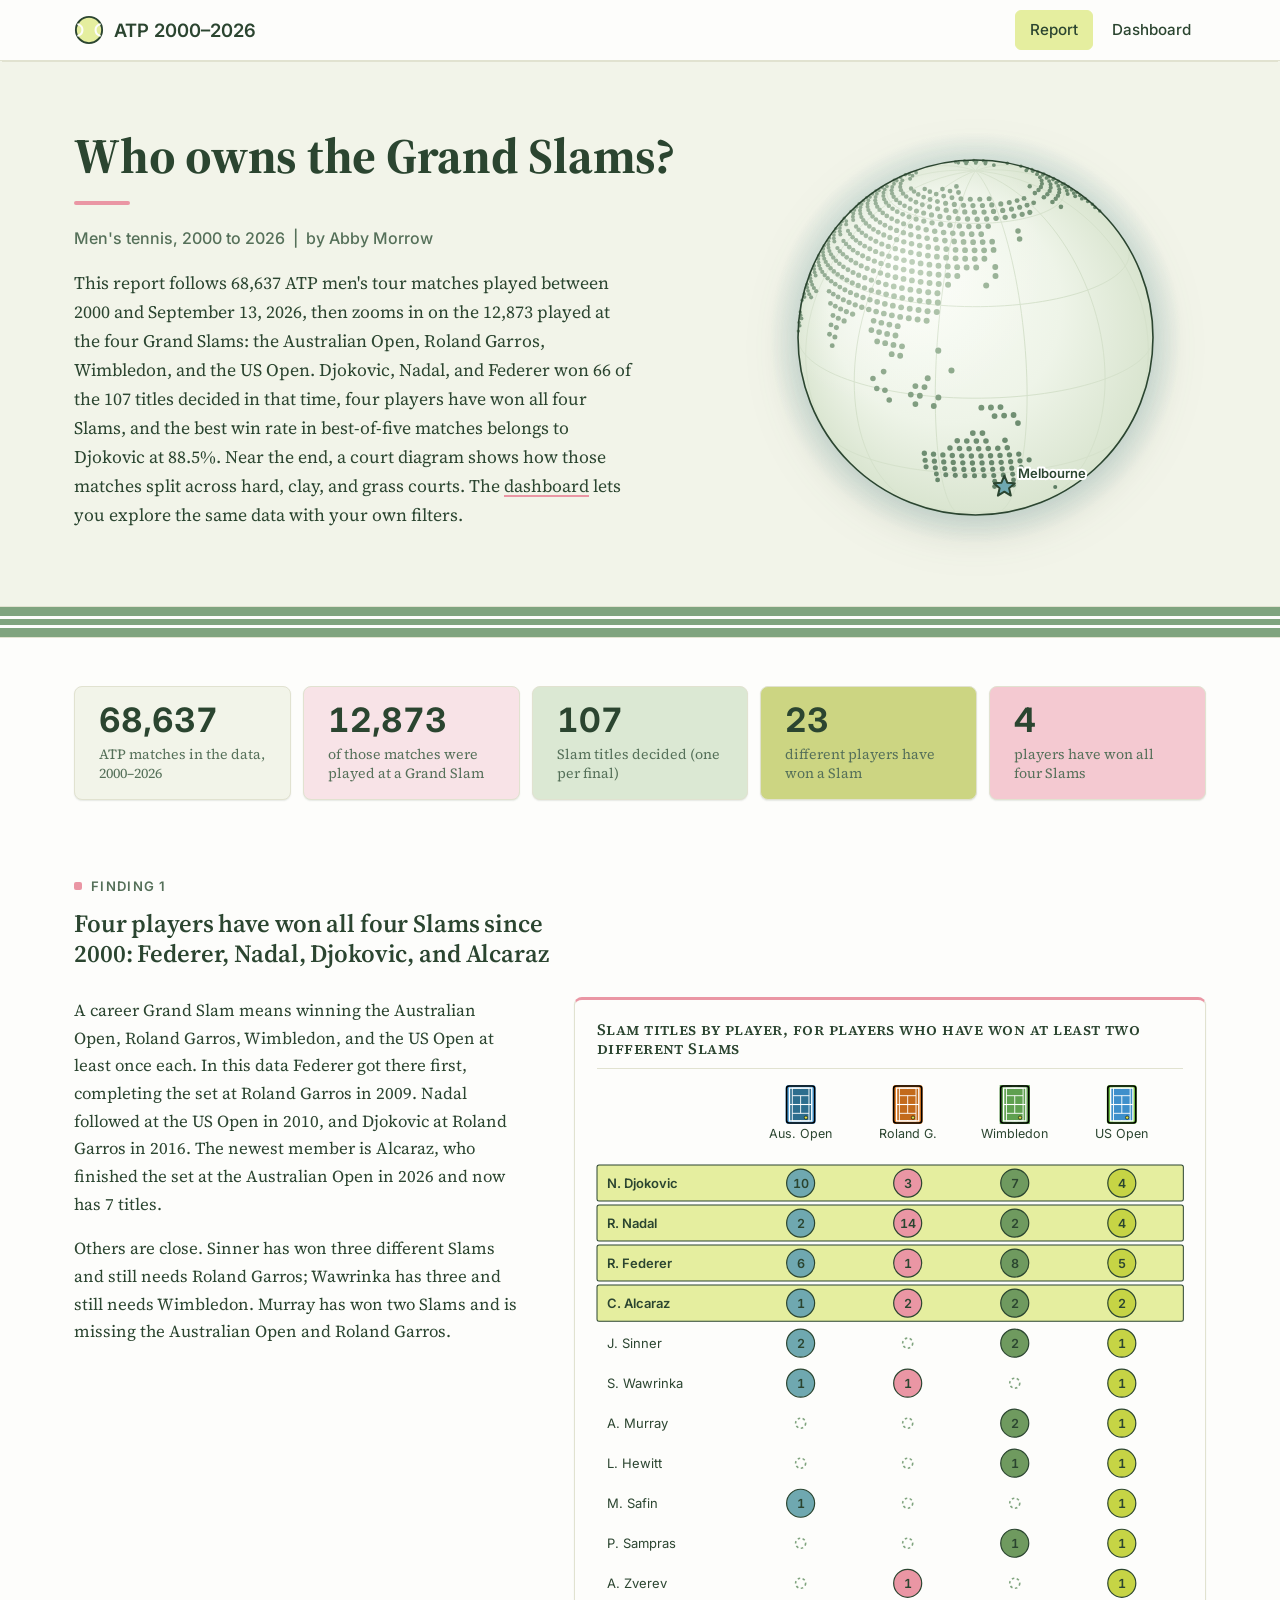
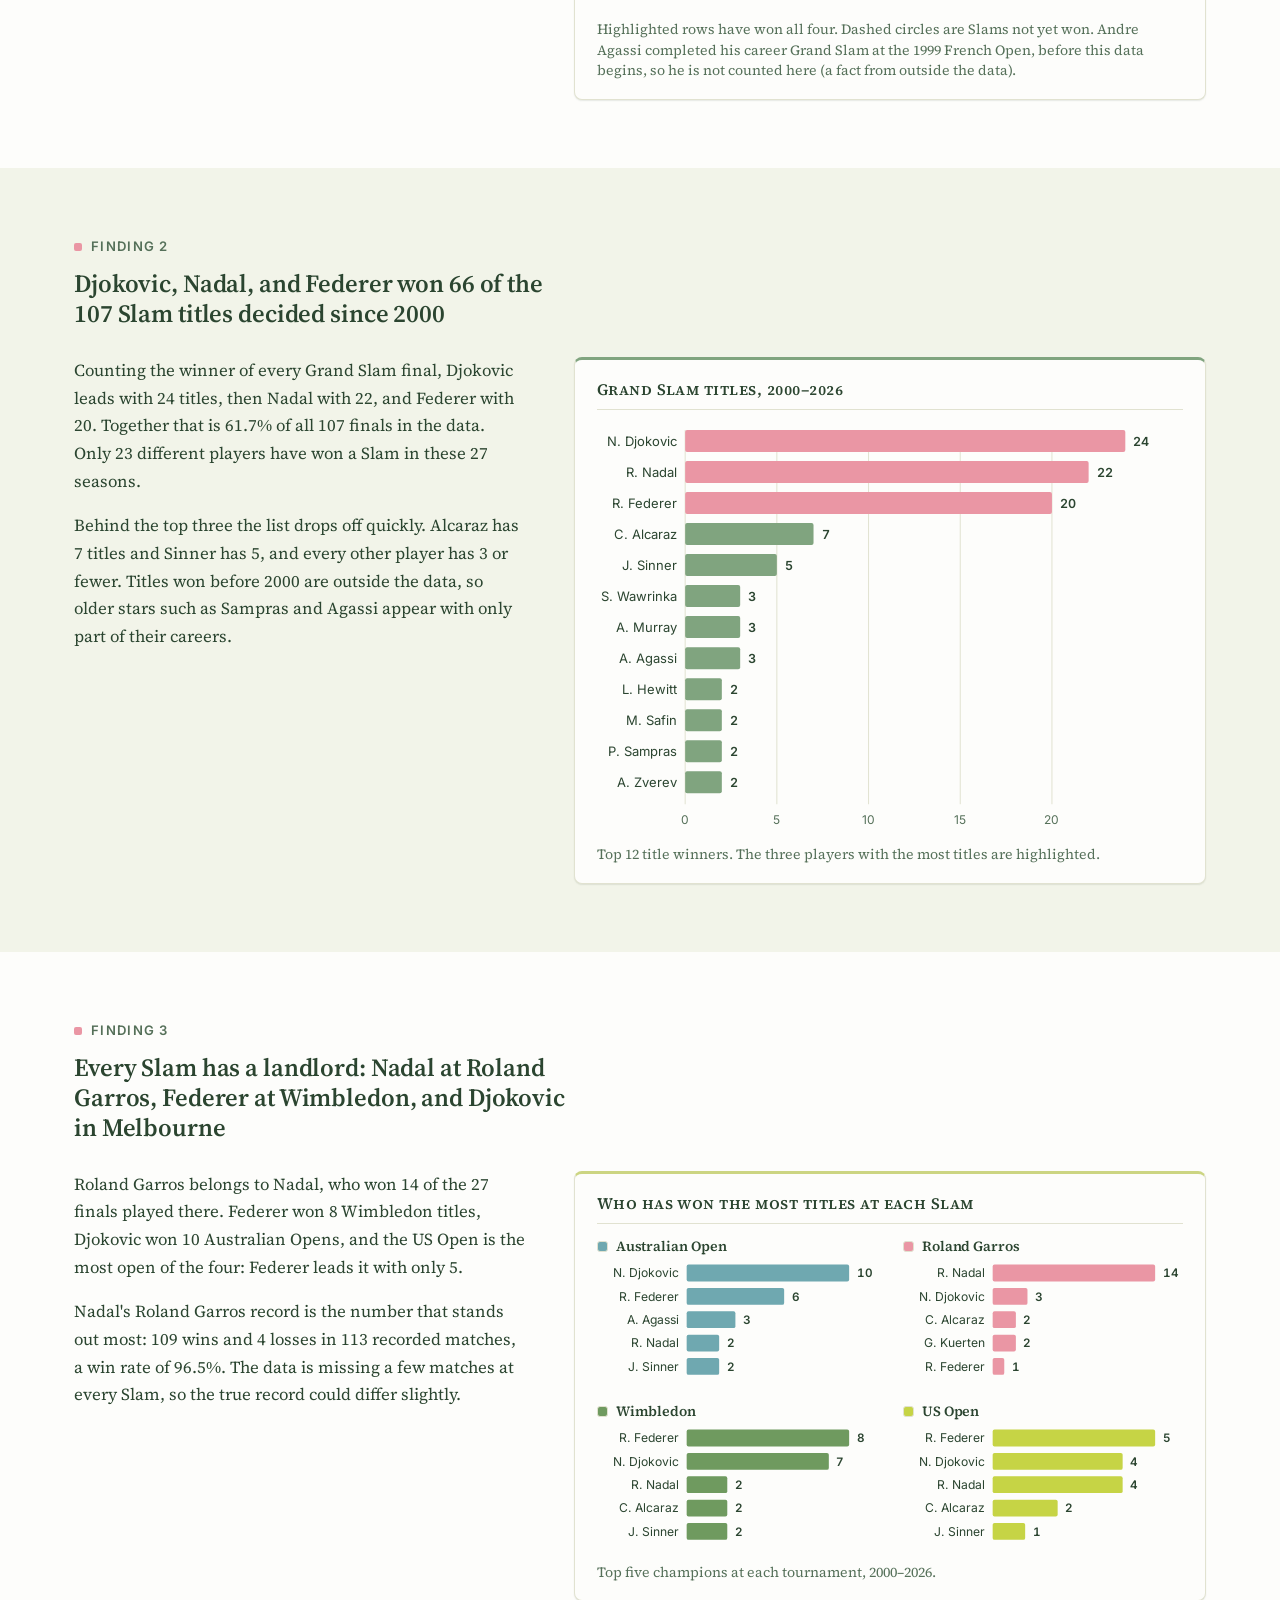
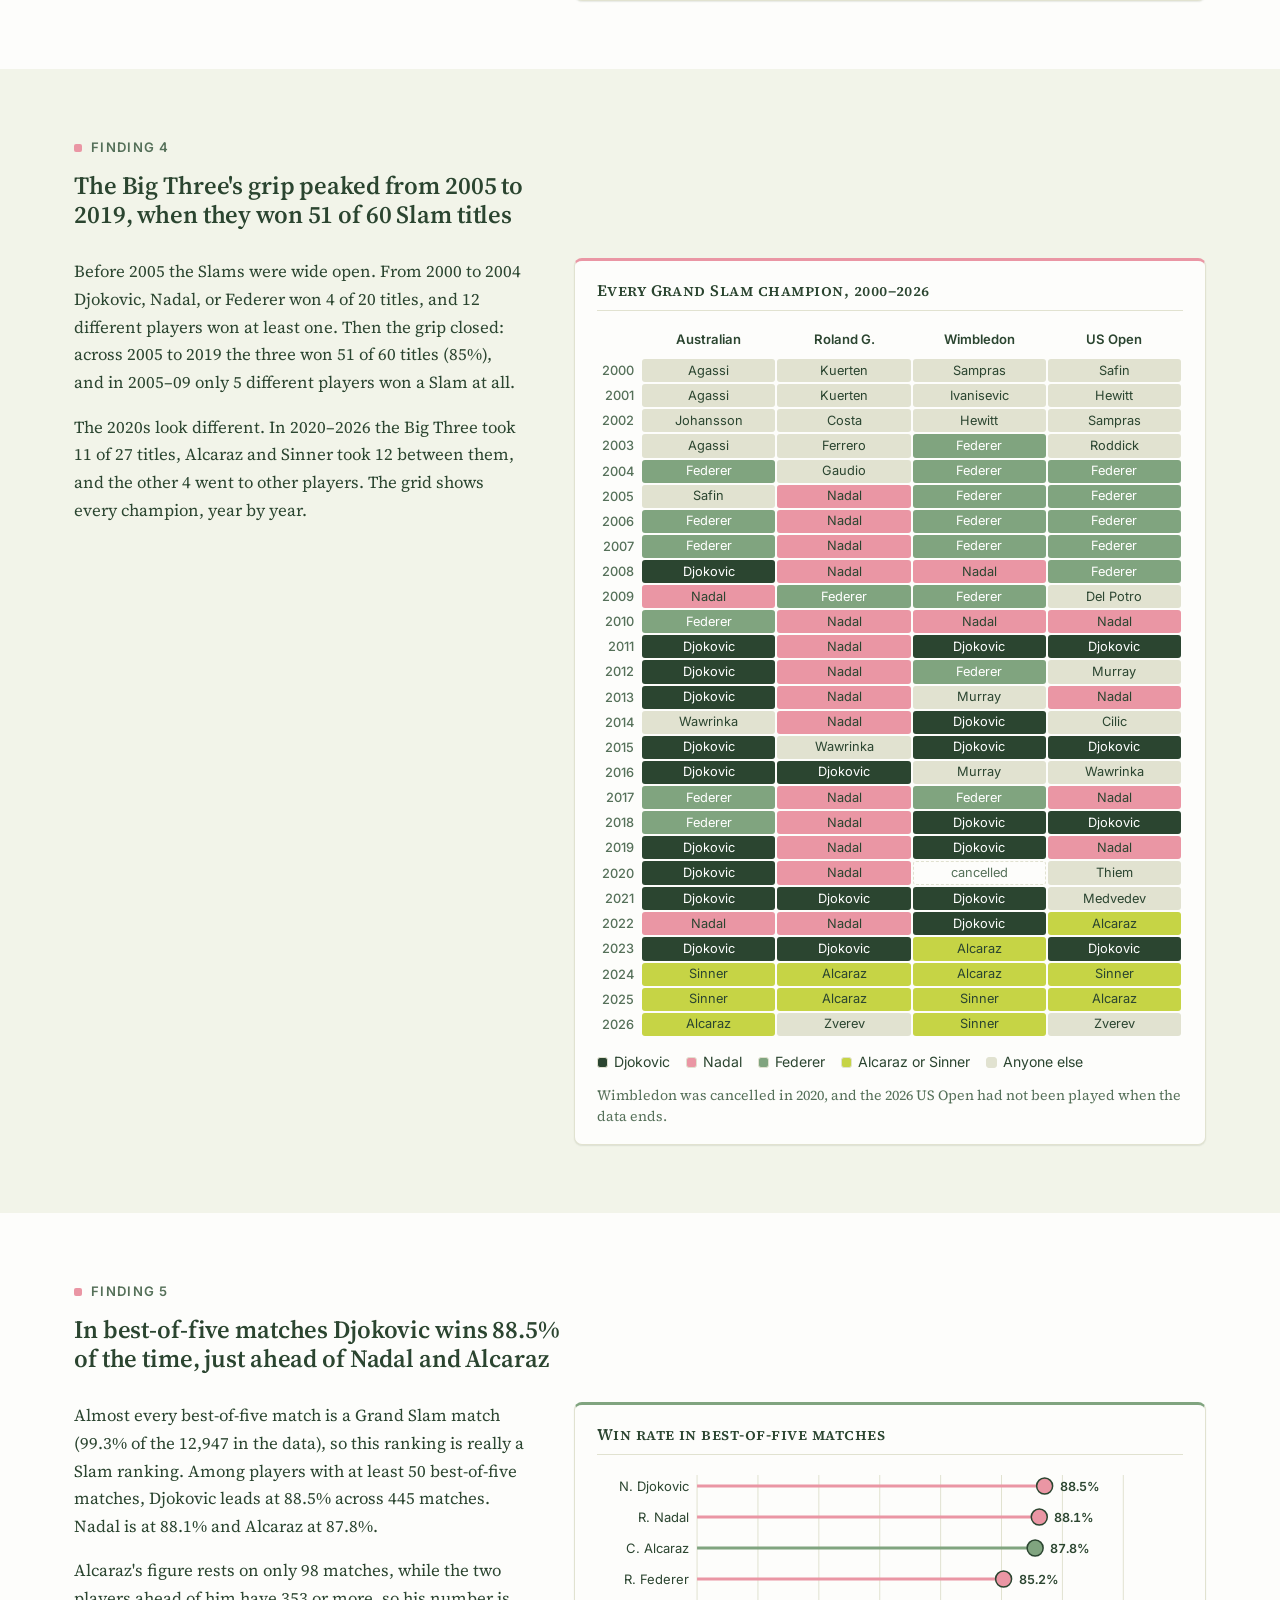
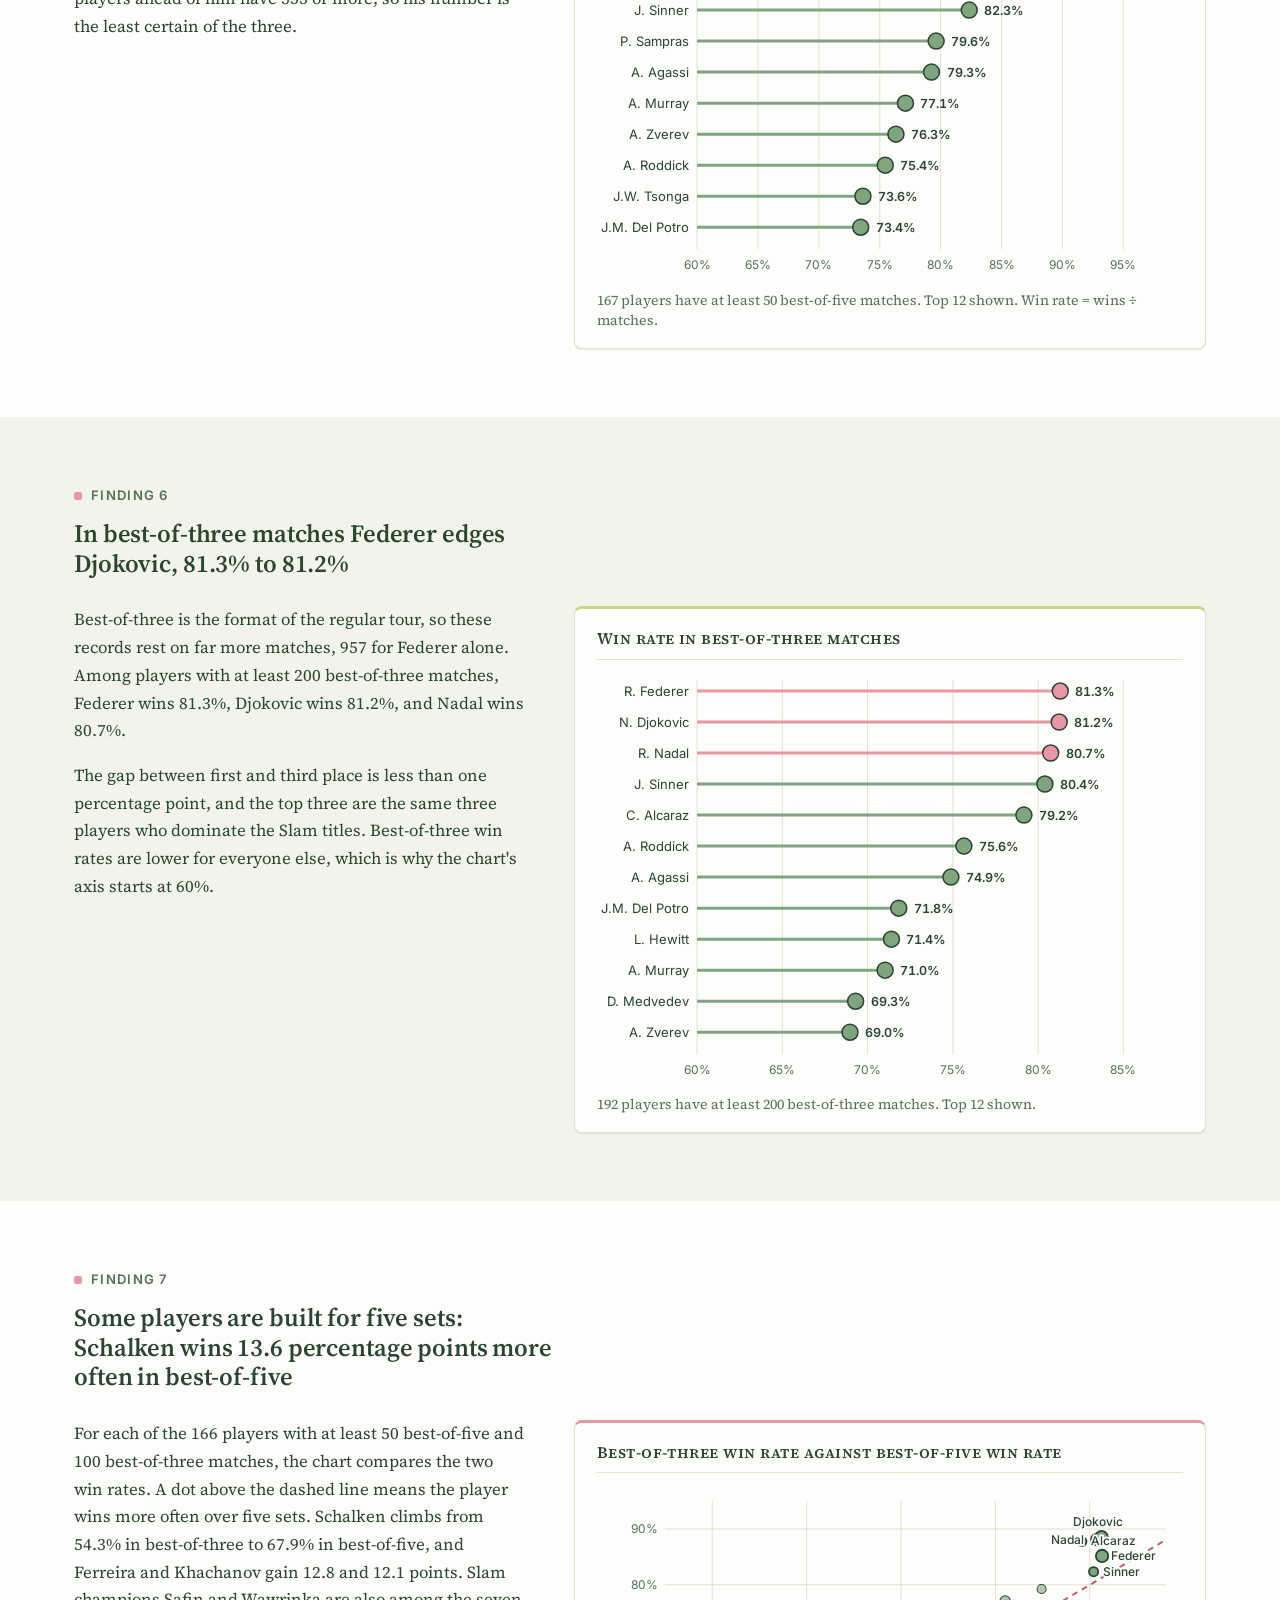
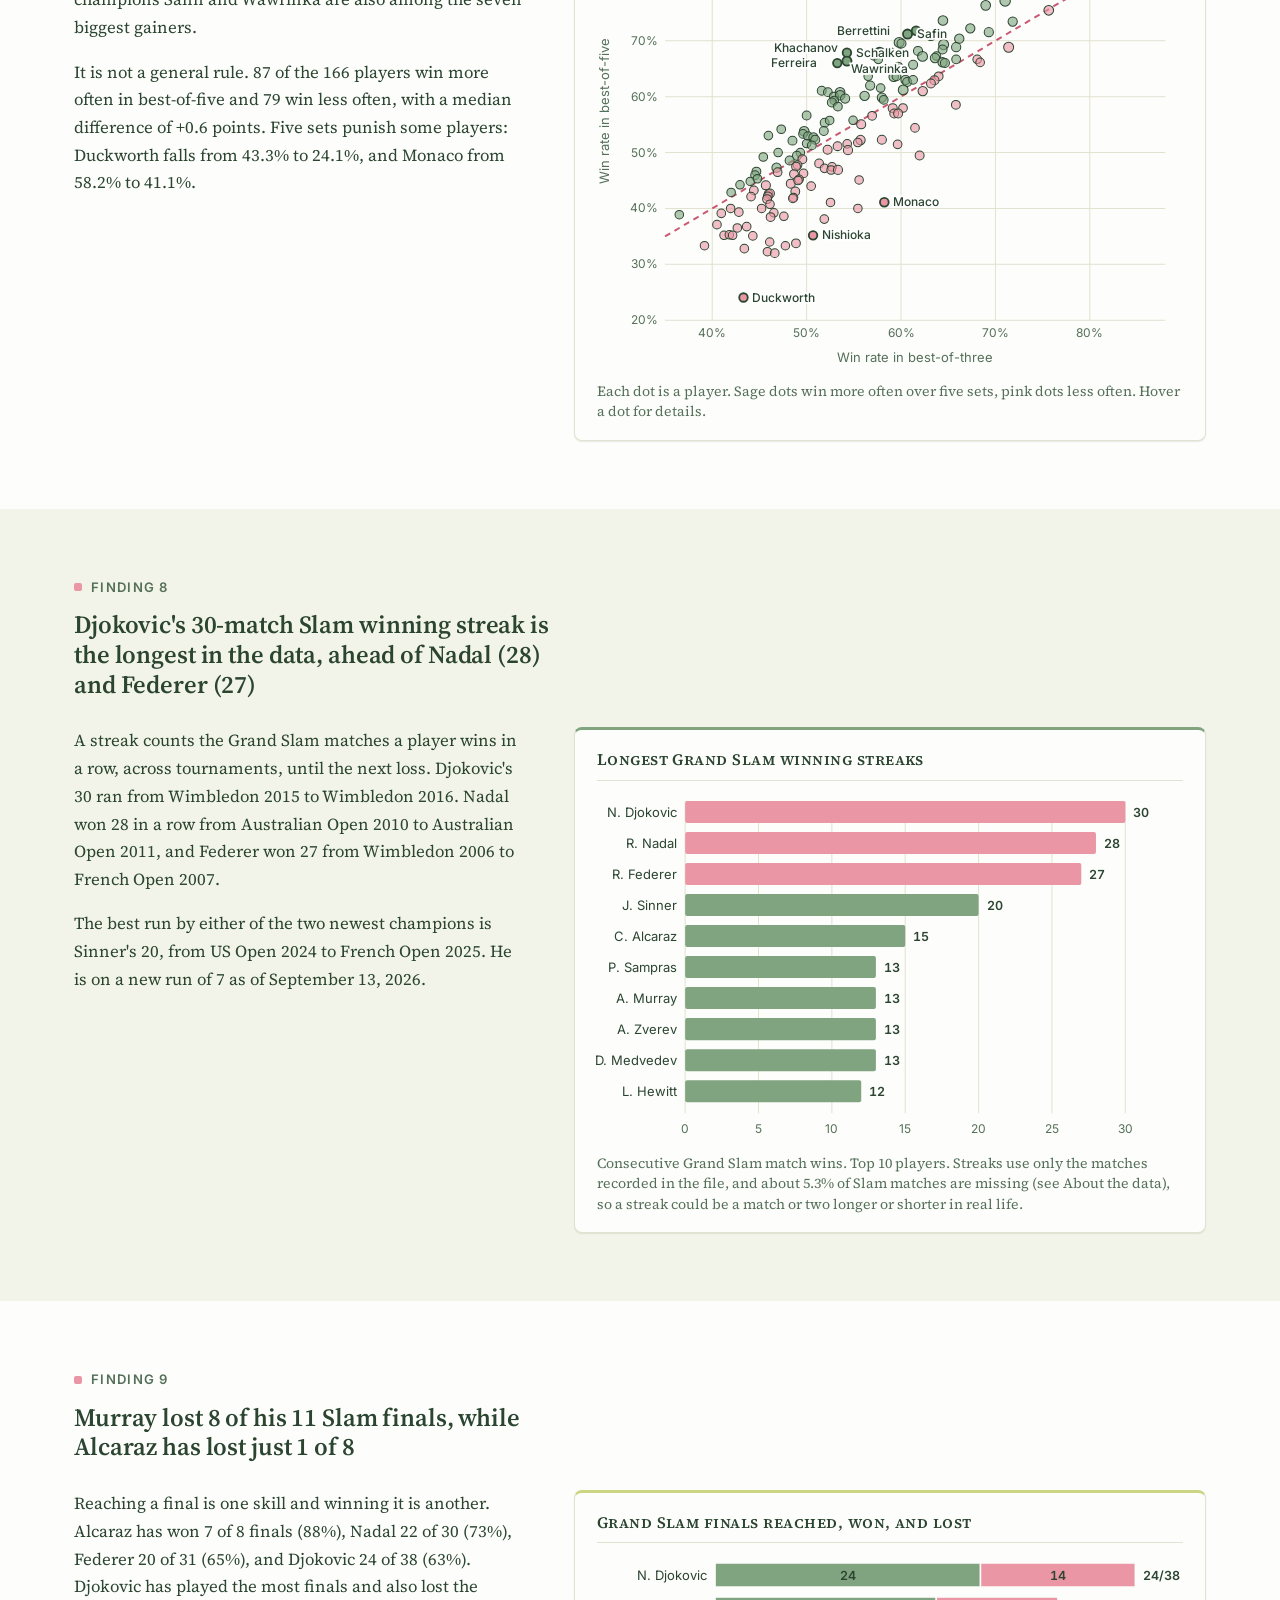
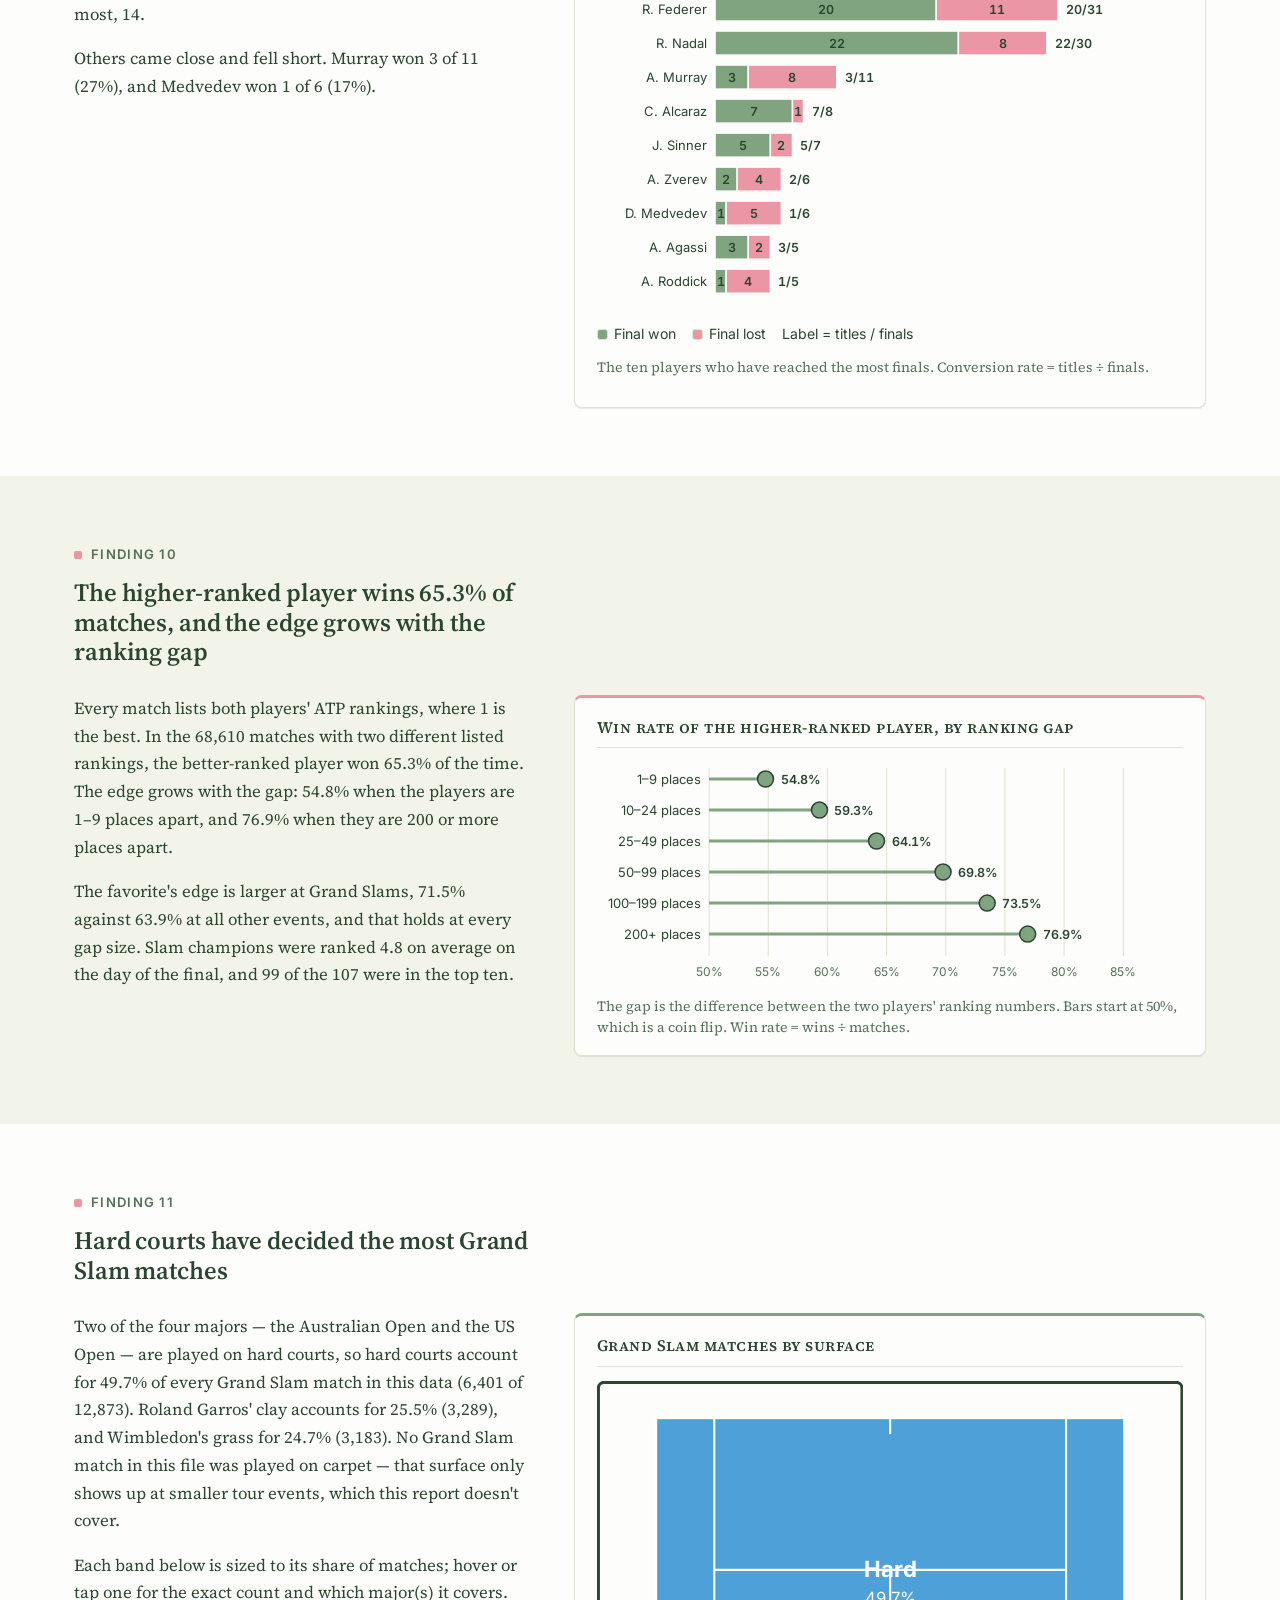
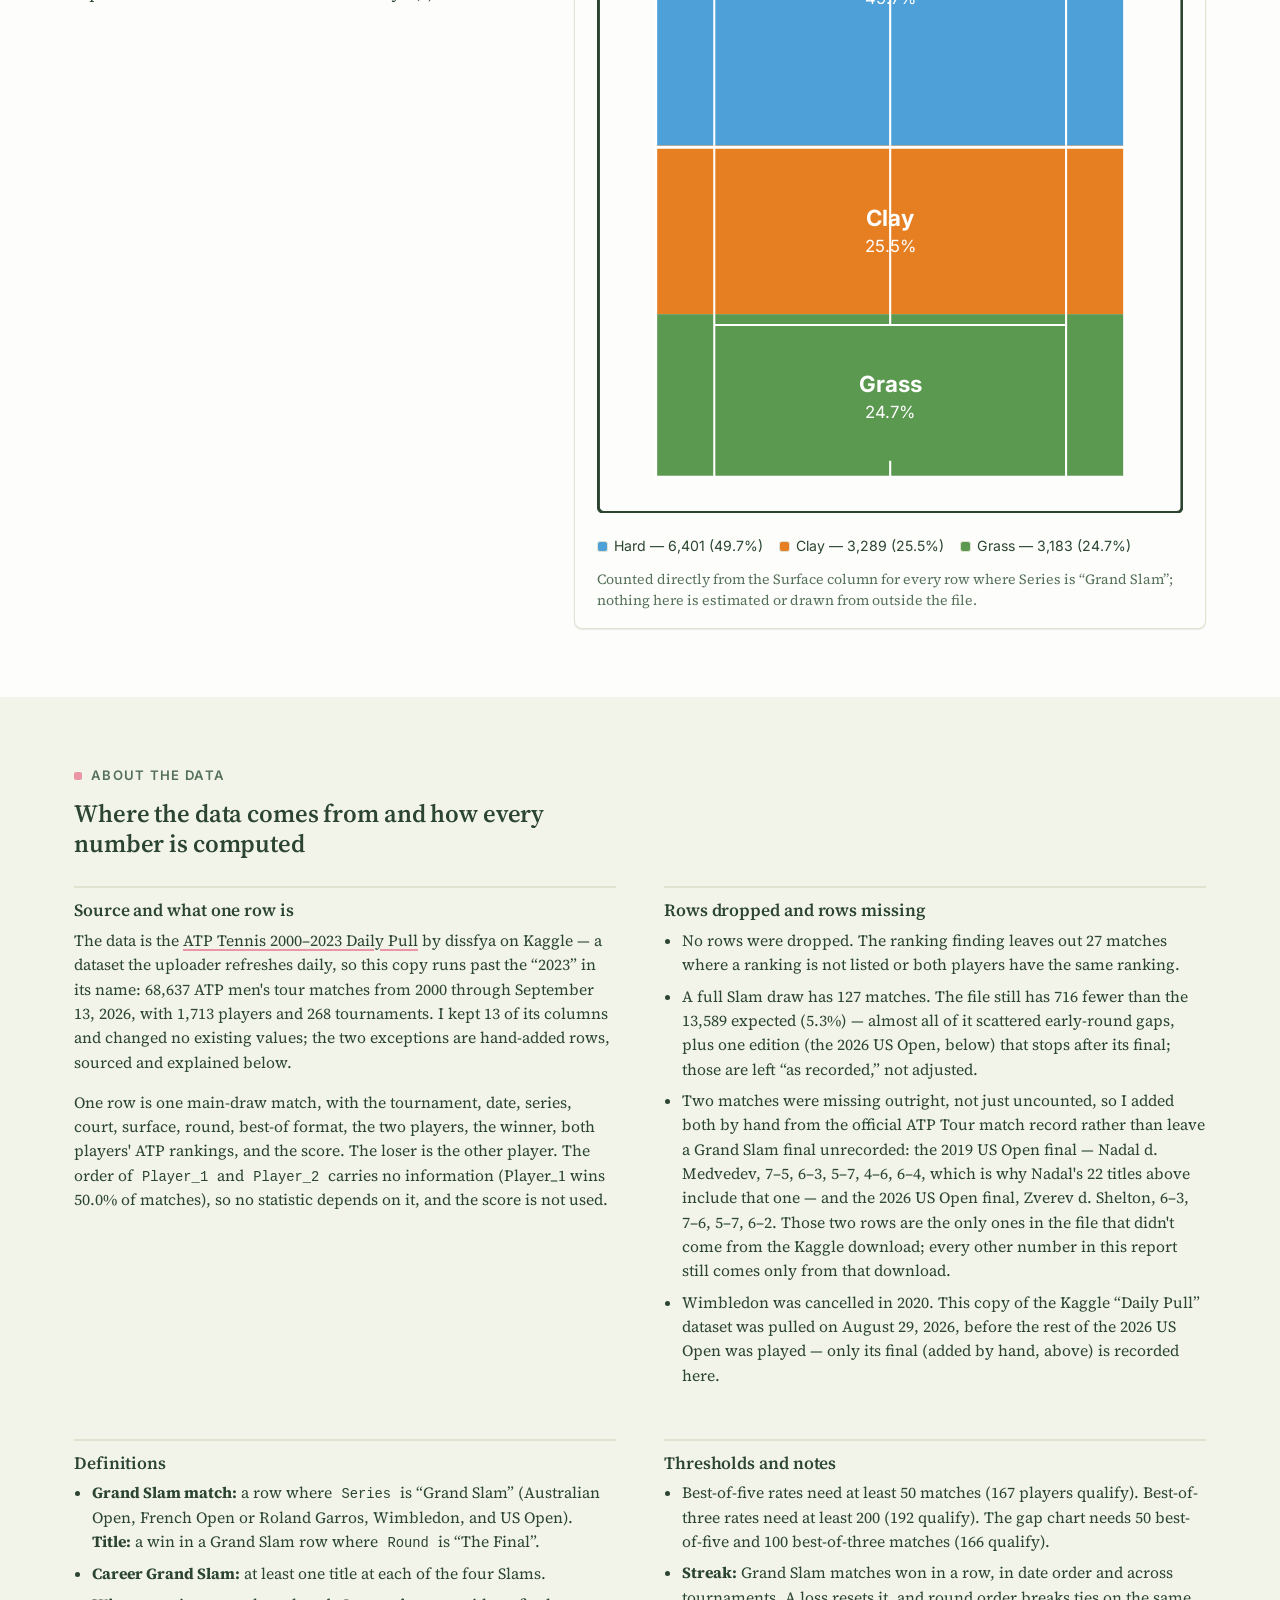
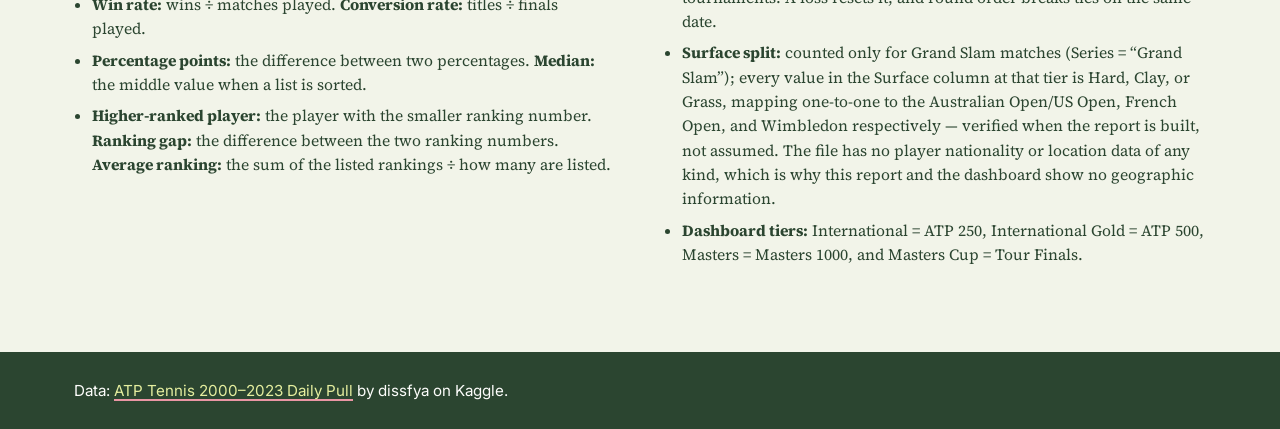
==== commit 8380eb12: "Add the 2026 US Open final (Zverev d. Shelton) and cite it Added the 2026 US Open final by hand, the" ====
--- a/index.html
+++ b/index.html
@@ -23,7 +23,7 @@
     <div>
       <h1>Who owns the Grand Slams?</h1>
       <p class="byline">Men's tennis, 2000 to 2026 &nbsp;|&nbsp; by Abby Morrow</p>
-      <p class="summary">This report follows 68,636 ATP men's tour matches played between 2000 and August 29, 2026, then zooms in on the 12,872 played at the four Grand Slams: the Australian Open, Roland Garros, Wimbledon, and the US Open. Djokovic, Nadal, and Federer won 66 of the 106 titles decided in that time, four players have won all four Slams, and the best win rate in best-of-five matches belongs to Djokovic at 88.5%. Near the end, a court diagram shows how those matches split across hard, clay, and grass courts. The <a href="dashboard.html">dashboard</a> lets you explore the same data with your own filters.</p>
+      <p class="summary">This report follows 68,637 ATP men's tour matches played between 2000 and September 13, 2026, then zooms in on the 12,873 played at the four Grand Slams: the Australian Open, Roland Garros, Wimbledon, and the US Open. Djokovic, Nadal, and Federer won 66 of the 107 titles decided in that time, four players have won all four Slams, and the best win rate in best-of-five matches belongs to Djokovic at 88.5%. Near the end, a court diagram shows how those matches split across hard, clay, and grass courts. The <a href="dashboard.html">dashboard</a> lets you explore the same data with your own filters.</p>
     </div>
     <div class="hero-globe">
       <div class="globe-box"><canvas id="hero-globe" width="600" height="600" aria-label="Globe showing the four Grand Slam venues: Melbourne, Paris, London and New York"></canvas></div>
@@ -35,9 +35,9 @@
 <main>
 <div class="wrap">
   <div class="stats" aria-label="Headline numbers">
-    <div class="stat"><b>68,636</b><span>ATP matches in the data, 2000&ndash;2026</span></div>
-    <div class="stat"><b>12,872</b><span>of those matches were played at a Grand Slam</span></div>
-    <div class="stat"><b>106</b><span>Slam titles decided (one per final)</span></div>
+    <div class="stat"><b>68,637</b><span>ATP matches in the data, 2000&ndash;2026</span></div>
+    <div class="stat"><b>12,873</b><span>of those matches were played at a Grand Slam</span></div>
+    <div class="stat"><b>107</b><span>Slam titles decided (one per final)</span></div>
     <div class="stat"><b>23</b><span>different players have won a Slam</span></div>
     <div class="stat"><b>4</b><span>players have won all four Slams</span></div>
   </div>
@@ -60,10 +60,10 @@
 <section class="finding alt" aria-labelledby="f2">
   <div class="wrap">
     <div class="kicker">Finding 2</div>
-    <h2 id="f2">Djokovic, Nadal, and Federer won 66 of the 106 Slam titles decided since 2000</h2>
-    <div class="finding-body">
-      <div class="finding-text">
-        <p>Counting the winner of every Grand Slam final, Djokovic leads with 24 titles, then Nadal with 22, and Federer with 20. Together that is 62.3% of all 106 finals in the data. Only 23 different players have won a Slam in these 27 seasons.</p>
+    <h2 id="f2">Djokovic, Nadal, and Federer won 66 of the 107 Slam titles decided since 2000</h2>
+    <div class="finding-body">
+      <div class="finding-text">
+        <p>Counting the winner of every Grand Slam final, Djokovic leads with 24 titles, then Nadal with 22, and Federer with 20. Together that is 61.7% of all 107 finals in the data. Only 23 different players have won a Slam in these 27 seasons.</p>
         <p>Behind the top three the list drops off quickly. Alcaraz has 7 titles and Sinner has 5, and every other player has 3 or fewer. Titles won before 2000 are outside the data, so older stars such as Sampras and Agassi appear with only part of their careers.</p>
       </div>
       <div class="card"><h3>Grand Slam titles, 2000&ndash;2026</h3><div class="chart" id="c-titles"></div><p class="chart-note">Top 12 title winners. The three players with the most titles are highlighted.</p></div>
@@ -92,7 +92,7 @@
     <div class="finding-body">
       <div class="finding-text">
         <p>Before 2005 the Slams were wide open. From 2000 to 2004 Djokovic, Nadal, or Federer won 4 of 20 titles, and 12 different players won at least one. Then the grip closed: across 2005 to 2019 the three won 51 of 60 titles (85%), and in 2005&ndash;09 only 5 different players won a Slam at all.</p>
-        <p>The 2020s look different. In 2020&ndash;2026 the Big Three took 11 of 26 titles, Alcaraz and Sinner took 12 between them, and the other 3 went to other players. The grid shows every champion, year by year.</p>
+        <p>The 2020s look different. In 2020&ndash;2026 the Big Three took 11 of 27 titles, Alcaraz and Sinner took 12 between them, and the other 4 went to other players. The grid shows every champion, year by year.</p>
       </div>
       <div class="card"><h3>Every Grand Slam champion, 2000&ndash;2026</h3><div class="chart" id="c-grid"></div><div class="legend" id="c-grid-legend"></div><p class="chart-note">Wimbledon was cancelled in 2020, and the 2026 US Open had not been played when the data ends.</p></div>
     </div>
@@ -105,10 +105,10 @@
     <h2 id="f5">In best-of-five matches Djokovic wins 88.5% of the time, just ahead of Nadal and Alcaraz</h2>
     <div class="finding-body">
       <div class="finding-text">
-        <p>Almost every best-of-five match is a Grand Slam match (99.3% of the 12,946 in the data), so this ranking is really a Slam ranking. Among players with at least 50 best-of-five matches, Djokovic leads at 88.5% across 445 matches. Nadal is at 88.1% and Alcaraz at 87.8%.</p>
+        <p>Almost every best-of-five match is a Grand Slam match (99.3% of the 12,947 in the data), so this ranking is really a Slam ranking. Among players with at least 50 best-of-five matches, Djokovic leads at 88.5% across 445 matches. Nadal is at 88.1% and Alcaraz at 87.8%.</p>
         <p>Alcaraz's figure rests on only 98 matches, while the two players ahead of him have 353 or more, so his number is the least certain of the three.</p>
       </div>
-      <div class="card"><h3>Win rate in best-of-five matches</h3><div class="chart" id="c-bo5"></div><p class="chart-note">166 players have at least 50 best-of-five matches. Top 12 shown. Win rate = wins &divide; matches.</p></div>
+      <div class="card"><h3>Win rate in best-of-five matches</h3><div class="chart" id="c-bo5"></div><p class="chart-note">167 players have at least 50 best-of-five matches. Top 12 shown. Win rate = wins &divide; matches.</p></div>
     </div>
   </div>
 </section>
@@ -133,8 +133,8 @@
     <h2 id="f7">Some players are built for five sets: Schalken wins 13.6 percentage points more often in best-of-five</h2>
     <div class="finding-body">
       <div class="finding-text">
-        <p>For each of the 165 players with at least 50 best-of-five and 100 best-of-three matches, the chart compares the two win rates. A dot above the dashed line means the player wins more often over five sets. Schalken climbs from 54.3% in best-of-three to 67.9% in best-of-five, and Ferreira and Khachanov gain 12.8 and 12.1 points. Slam champions Safin and Wawrinka are also among the seven biggest gainers.</p>
-        <p>It is not a general rule. 86 of the 165 players win more often in best-of-five and 79 win less often, with a median difference of +0.5 points. Five sets punish some players: Duckworth falls from 43.3% to 24.1%, and Monaco from 58.2% to 41.1%.</p>
+        <p>For each of the 166 players with at least 50 best-of-five and 100 best-of-three matches, the chart compares the two win rates. A dot above the dashed line means the player wins more often over five sets. Schalken climbs from 54.3% in best-of-three to 67.9% in best-of-five, and Ferreira and Khachanov gain 12.8 and 12.1 points. Slam champions Safin and Wawrinka are also among the seven biggest gainers.</p>
+        <p>It is not a general rule. 87 of the 166 players win more often in best-of-five and 79 win less often, with a median difference of +0.6 points. Five sets punish some players: Duckworth falls from 43.3% to 24.1%, and Monaco from 58.2% to 41.1%.</p>
       </div>
       <div class="card"><h3>Best-of-three win rate against best-of-five win rate</h3><div class="chart" id="c-gap"></div><p class="chart-note">Each dot is a player. Sage dots win more often over five sets, pink dots less often. Hover a dot for details.</p></div>
     </div>
@@ -148,9 +148,9 @@
     <div class="finding-body">
       <div class="finding-text">
         <p>A streak counts the Grand Slam matches a player wins in a row, across tournaments, until the next loss. Djokovic's 30 ran from Wimbledon 2015 to Wimbledon 2016. Nadal won 28 in a row from Australian Open 2010 to Australian Open 2011, and Federer won 27 from Wimbledon 2006 to French Open 2007.</p>
-        <p>The best run by either of the two newest champions is Sinner's 20, from US Open 2024 to French Open 2025. He is on a new run of 7 as of August 29, 2026.</p>
-      </div>
-      <div class="card"><h3>Longest Grand Slam winning streaks</h3><div class="chart" id="c-streaks"></div><p class="chart-note">Consecutive Grand Slam match wins. Top 10 players. Streaks use only the matches recorded in the file, and about 4.4% of Slam matches are missing (see About the data), so a streak could be a match or two longer or shorter in real life.</p></div>
+        <p>The best run by either of the two newest champions is Sinner's 20, from US Open 2024 to French Open 2025. He is on a new run of 7 as of September 13, 2026.</p>
+      </div>
+      <div class="card"><h3>Longest Grand Slam winning streaks</h3><div class="chart" id="c-streaks"></div><p class="chart-note">Consecutive Grand Slam match wins. Top 10 players. Streaks use only the matches recorded in the file, and about 5.3% of Slam matches are missing (see About the data), so a streak could be a match or two longer or shorter in real life.</p></div>
     </div>
   </div>
 </section>
@@ -175,8 +175,8 @@
     <h2 id="f10r">The higher-ranked player wins 65.3% of matches, and the edge grows with the ranking gap</h2>
     <div class="finding-body">
       <div class="finding-text">
-        <p>Every match lists both players' ATP rankings, where 1 is the best. In the 68,609 matches with two different listed rankings, the better-ranked player won 65.3% of the time. The edge grows with the gap: 54.8% when the players are 1&ndash;9 places apart, and 76.9% when they are 200 or more places apart.</p>
-        <p>The favorite's edge is larger at Grand Slams, 71.5% against 63.9% at all other events, and that holds at every gap size. Slam champions were ranked 4.9 on average on the day of the final, and 98 of the 106 were in the top ten.</p>
+        <p>Every match lists both players' ATP rankings, where 1 is the best. In the 68,610 matches with two different listed rankings, the better-ranked player won 65.3% of the time. The edge grows with the gap: 54.8% when the players are 1&ndash;9 places apart, and 76.9% when they are 200 or more places apart.</p>
+        <p>The favorite's edge is larger at Grand Slams, 71.5% against 63.9% at all other events, and that holds at every gap size. Slam champions were ranked 4.8 on average on the day of the final, and 99 of the 107 were in the top ten.</p>
       </div>
       <div class="card"><h3>Win rate of the higher-ranked player, by ranking gap</h3><div class="chart" id="c-rank"></div><p class="chart-note">The gap is the difference between the two players' ranking numbers. Bars start at 50%, which is a coin flip. Win rate = wins &divide; matches.</p></div>
     </div>
@@ -189,7 +189,7 @@
     <h2 id="f10">Hard courts have decided the most Grand Slam matches</h2>
     <div class="finding-body">
       <div class="finding-text">
-        <p>Two of the four majors &mdash; the Australian Open and the US Open &mdash; are played on hard courts, so hard courts account for 49.7% of every Grand Slam match in this data (6,400 of 12,872). Roland Garros' clay accounts for 25.6% (3,289), and Wimbledon's grass for 24.7% (3,183). No Grand Slam match in this file was played on carpet &mdash; that surface only shows up at smaller tour events, which this report doesn't cover.</p>
+        <p>Two of the four majors &mdash; the Australian Open and the US Open &mdash; are played on hard courts, so hard courts account for 49.7% of every Grand Slam match in this data (6,401 of 12,873). Roland Garros' clay accounts for 25.5% (3,289), and Wimbledon's grass for 24.7% (3,183). No Grand Slam match in this file was played on carpet &mdash; that surface only shows up at smaller tour events, which this report doesn't cover.</p>
         <p>Each band below is sized to its share of matches; hover or tap one for the exact count and which major(s) it covers.</p>
       </div>
       <div class="card">
@@ -208,16 +208,16 @@
     <div class="data-grid">
       <div>
         <h3>Source and what one row is</h3>
-        <p>The data is the <a href="https://www.kaggle.com/datasets/dissfya/atp-tennis-2000-2023daily-pull">ATP Tennis 2000&ndash;2023 Daily Pull</a> by dissfya on Kaggle &mdash; a dataset the uploader refreshes daily, so this copy runs past the &ldquo;2023&rdquo; in its name: 68,636 ATP men's tour matches from 2000 through August 29, 2026, with 1,713 players and 268 tournaments. I kept 13 of its columns and changed no existing values; the one exception is a single hand-added row, sourced and explained below.</p>
+        <p>The data is the <a href="https://www.kaggle.com/datasets/dissfya/atp-tennis-2000-2023daily-pull">ATP Tennis 2000&ndash;2023 Daily Pull</a> by dissfya on Kaggle &mdash; a dataset the uploader refreshes daily, so this copy runs past the &ldquo;2023&rdquo; in its name: 68,637 ATP men's tour matches from 2000 through September 13, 2026, with 1,713 players and 268 tournaments. I kept 13 of its columns and changed no existing values; the two exceptions are hand-added rows, sourced and explained below.</p>
         <p>One row is one main-draw match, with the tournament, date, series, court, surface, round, best-of format, the two players, the winner, both players' ATP rankings, and the score. The loser is the other player. The order of <code>Player_1</code> and <code>Player_2</code> carries no information (Player_1 wins 50.0% of matches), so no statistic depends on it, and the score is not used.</p>
       </div>
       <div>
         <h3>Rows dropped and rows missing</h3>
         <ul>
           <li>No rows were dropped. The ranking finding leaves out 27 matches where a ranking is not listed or both players have the same ranking.</li>
-          <li>A full Slam draw has 127 matches. The file still has 590 fewer than the 13,462 expected (4.4%), almost all of them early rounds; those are left &ldquo;as recorded,&rdquo; not adjusted.</li>
-          <li>One match was missing outright, not just uncounted: the 2019 US Open final. I added that single row by hand &mdash; Nadal d. Medvedev, 7&ndash;5, 6&ndash;3, 5&ndash;7, 4&ndash;6, 6&ndash;4, from the official ATP Tour match record &mdash; so Nadal's 22 titles above include it. It is the only row in the file that didn't come from the Kaggle download; every other number in this report still comes only from that download.</li>
-          <li>Wimbledon was cancelled in 2020, and the 2026 US Open had not started when this copy of the Kaggle dataset was pulled, on August 29, 2026.</li>
+          <li>A full Slam draw has 127 matches. The file still has 716 fewer than the 13,589 expected (5.3%) &mdash; almost all of it scattered early-round gaps, plus one edition (the 2026 US Open, below) that stops after its final; those are left &ldquo;as recorded,&rdquo; not adjusted.</li>
+          <li>Two matches were missing outright, not just uncounted, so I added both by hand from the official ATP Tour match record rather than leave a Grand Slam final unrecorded: the 2019 US Open final &mdash; Nadal d. Medvedev, 7&ndash;5, 6&ndash;3, 5&ndash;7, 4&ndash;6, 6&ndash;4, which is why Nadal's 22 titles above include that one &mdash; and the 2026 US Open final, Zverev d. Shelton, 6&ndash;3, 7&ndash;6, 5&ndash;7, 6&ndash;2. Those two rows are the only ones in the file that didn't come from the Kaggle download; every other number in this report still comes only from that download.</li>
+          <li>Wimbledon was cancelled in 2020. This copy of the Kaggle &ldquo;Daily Pull&rdquo; dataset was pulled on August 29, 2026, before the rest of the 2026 US Open was played &mdash; only its final (added by hand, above) is recorded here.</li>
         </ul>
       </div>
       <div>
@@ -233,7 +233,7 @@
       <div>
         <h3>Thresholds and notes</h3>
         <ul>
-          <li>Best-of-five rates need at least 50 matches (166 players qualify). Best-of-three rates need at least 200 (192 qualify). The gap chart needs 50 best-of-five and 100 best-of-three matches (165 qualify).</li>
+          <li>Best-of-five rates need at least 50 matches (167 players qualify). Best-of-three rates need at least 200 (192 qualify). The gap chart needs 50 best-of-five and 100 best-of-three matches (166 qualify).</li>
           <li><b>Streak:</b> Grand Slam matches won in a row, in date order and across tournaments. A loss resets it, and round order breaks ties on the same date.</li>
           <li><b>Surface split:</b> counted only for Grand Slam matches (Series = &ldquo;Grand Slam&rdquo;); every value in the Surface column at that tier is Hard, Clay, or Grass, mapping one-to-one to the Australian Open/US Open, French Open, and Wimbledon respectively &mdash; verified when the report is built, not assumed. The file has no player nationality or location data of any kind, which is why this report and the dashboard show no geographic information.</li>
           <li><b>Dashboard tiers:</b> International = ATP 250, International Gold = ATP 500, Masters = Masters 1000, and Masters Cup = Tour Finals.</li>
@@ -246,7 +246,7 @@
 
 <footer class="site-foot"><div class="wrap">Data: <a href="https://www.kaggle.com/datasets/dissfya/atp-tennis-2000-2023daily-pull">ATP Tennis 2000&ndash;2023 Daily Pull</a> by dissfya on Kaggle.</div></footer>
 
-<script type="application/json" id="report-data">{"meta":{"rows_raw":68636,"rows_total":68636,"columns":13,"first_year":2000,"last_year":2026,"last_date":"2026-08-29","seasons":27,"players":1713,"tournaments":268,"slam_matches":12872,"slam_titles":106,"champions":23},"titles":[{"player":"Djokovic N.","name":"N. Djokovic","total":24,"n_slams":4,"AO":10,"RG":3,"W":7,"USO":4},{"player":"Nadal R.","name":"R. Nadal","total":22,"n_slams":4,"AO":2,"RG":14,"W":2,"USO":4},{"player":"Federer R.","name":"R. Federer","total":20,"n_slams":4,"AO":6,"RG":1,"W":8,"USO":5},{"player":"Alcaraz C.","name":"C. Alcaraz","total":7,"n_slams":4,"AO":1,"RG":2,"W":2,"USO":2},{"player":"Sinner J.","name":"J. Sinner","total":5,"n_slams":3,"AO":2,"RG":0,"W":2,"USO":1},{"player":"Wawrinka S.","name":"S. Wawrinka","total":3,"n_slams":3,"AO":1,"RG":1,"W":0,"USO":1},{"player":"Murray A.","name":"A. Murray","total":3,"n_slams":2,"AO":0,"RG":0,"W":2,"USO":1},{"player":"Agassi A.","name":"A. Agassi","total":3,"n_slams":1,"AO":3,"RG":0,"W":0,"USO":0},{"player":"Hewitt L.","name":"L. Hewitt","total":2,"n_slams":2,"AO":0,"RG":0,"W":1,"USO":1},{"player":"Safin M.","name":"M. Safin","total":2,"n_slams":2,"AO":1,"RG":0,"W":0,"USO":1},{"player":"Sampras P.","name":"P. Sampras","total":2,"n_slams":2,"AO":0,"RG":0,"W":1,"USO":1},{"player":"Kuerten G.","name":"G. Kuerten","total":2,"n_slams":1,"AO":0,"RG":2,"W":0,"USO":0},{"player":"Cilic M.","name":"M. Cilic","total":1,"n_slams":1,"AO":0,"RG":0,"W":0,"USO":1},{"player":"Costa A.","name":"A. Costa","total":1,"n_slams":1,"AO":0,"RG":1,"W":0,"USO":0},{"player":"Del Potro J.M.","name":"J.M. Del Potro","total":1,"n_slams":1,"AO":0,"RG":0,"W":0,"USO":1},{"player":"Ferrero J.C.","name":"J.C. Ferrero","total":1,"n_slams":1,"AO":0,"RG":1,"W":0,"USO":0},{"player":"Gaudio G.","name":"G. Gaudio","total":1,"n_slams":1,"AO":0,"RG":1,"W":0,"USO":0},{"player":"Ivanisevic G.","name":"G. Ivanisevic","total":1,"n_slams":1,"AO":0,"RG":0,"W":1,"USO":0},{"player":"Johansson T.","name":"T. Johansson","total":1,"n_slams":1,"AO":1,"RG":0,"W":0,"USO":0},{"player":"Medvedev D.","name":"D. Medvedev","total":1,"n_slams":1,"AO":0,"RG":0,"W":0,"USO":1},{"player":"Roddick A.","name":"A. Roddick","total":1,"n_slams":1,"AO":0,"RG":0,"W":0,"USO":1},{"player":"Thiem D.","name":"D. Thiem","total":1,"n_slams":1,"AO":0,"RG":0,"W":0,"USO":1},{"player":"Zverev A.","name":"A. Zverev","total":1,"n_slams":1,"AO":0,"RG":1,"W":0,"USO":0}],"career":[{"player":"Federer R.","name":"R. Federer","completed":"2009-06-07","completed_year":2009,"completed_at":"Roland Garros","titles":20},{"player":"Nadal R.","name":"R. Nadal","completed":"2010-09-12","completed_year":2010,"completed_at":"US Open","titles":22},{"player":"Djokovic N.","name":"N. Djokovic","completed":"2016-06-05","completed_year":2016,"completed_at":"Roland Garros","titles":24},{"player":"Alcaraz C.","name":"C. Alcaraz","completed":"2026-02-01","completed_year":2026,"completed_at":"Australian Open","titles":7}],"slam_grid":[{"player":"Djokovic N.","name":"N. Djokovic","total":24,"n_slams":4,"AO":10,"RG":3,"W":7,"USO":4,"career":true},{"player":"Nadal R.","name":"R. Nadal","total":22,"n_slams":4,"AO":2,"RG":14,"W":2,"USO":4,"career":true},{"player":"Federer R.","name":"R. Federer","total":20,"n_slams":4,"AO":6,"RG":1,"W":8,"USO":5,"career":true},{"player":"Alcaraz C.","name":"C. Alcaraz","total":7,"n_slams":4,"AO":1,"RG":2,"W":2,"USO":2,"career":true},{"player":"Sinner J.","name":"J. Sinner","total":5,"n_slams":3,"AO":2,"RG":0,"W":2,"USO":1,"career":false},{"player":"Wawrinka S.","name":"S. Wawrinka","total":3,"n_slams":3,"AO":1,"RG":1,"W":0,"USO":1,"career":false},{"player":"Murray A.","name":"A. Murray","total":3,"n_slams":2,"AO":0,"RG":0,"W":2,"USO":1,"career":false},{"player":"Hewitt L.","name":"L. Hewitt","total":2,"n_slams":2,"AO":0,"RG":0,"W":1,"USO":1,"career":false},{"player":"Safin M.","name":"M. Safin","total":2,"n_slams":2,"AO":1,"RG":0,"W":0,"USO":1,"career":false},{"player":"Sampras P.","name":"P. Sampras","total":2,"n_slams":2,"AO":0,"RG":0,"W":1,"USO":1,"career":false}],"missing_one":{"Sinner J.":"Roland Garros","Wawrinka S.":"Wimbledon"},"by_slam":{"AO":[{"player":"Djokovic N.","name":"N. Djokovic","titles":10},{"player":"Federer R.","name":"R. Federer","titles":6},{"player":"Agassi A.","name":"A. Agassi","titles":3},{"player":"Nadal R.","name":"R. Nadal","titles":2},{"player":"Sinner J.","name":"J. Sinner","titles":2},{"player":"Alcaraz C.","name":"C. Alcaraz","titles":1}],"RG":[{"player":"Nadal R.","name":"R. Nadal","titles":14},{"player":"Djokovic N.","name":"N. Djokovic","titles":3},{"player":"Alcaraz C.","name":"C. Alcaraz","titles":2},{"player":"Kuerten G.","name":"G. Kuerten","titles":2},{"player":"Federer R.","name":"R. Federer","titles":1},{"player":"Wawrinka S.","name":"S. Wawrinka","titles":1}],"W":[{"player":"Federer R.","name":"R. Federer","titles":8},{"player":"Djokovic N.","name":"N. Djokovic","titles":7},{"player":"Nadal R.","name":"R. Nadal","titles":2},{"player":"Alcaraz C.","name":"C. Alcaraz","titles":2},{"player":"Sinner J.","name":"J. Sinner","titles":2},{"player":"Murray A.","name":"A. Murray","titles":2}],"USO":[{"player":"Federer R.","name":"R. Federer","titles":5},{"player":"Djokovic N.","name":"N. Djokovic","titles":4},{"player":"Nadal R.","name":"R. Nadal","titles":4},{"player":"Alcaraz C.","name":"C. Alcaraz","titles":2},{"player":"Sinner J.","name":"J. Sinner","titles":1},{"player":"Wawrinka S.","name":"S. Wawrinka","titles":1}]},"champions_by_year":[{"year":2000,"AO":{"player":"Agassi A.","name":"A. Agassi"},"RG":{"player":"Kuerten G.","name":"G. Kuerten"},"W":{"player":"Sampras P.","name":"P. Sampras"},"USO":{"player":"Safin M.","name":"M. Safin"}},{"year":2001,"AO":{"player":"Agassi A.","name":"A. Agassi"},"RG":{"player":"Kuerten G.","name":"G. Kuerten"},"W":{"player":"Ivanisevic G.","name":"G. Ivanisevic"},"USO":{"player":"Hewitt L.","name":"L. Hewitt"}},{"year":2002,"AO":{"player":"Johansson T.","name":"T. Johansson"},"RG":{"player":"Costa A.","name":"A. Costa"},"W":{"player":"Hewitt L.","name":"L. Hewitt"},"USO":{"player":"Sampras P.","name":"P. Sampras"}},{"year":2003,"AO":{"player":"Agassi A.","name":"A. Agassi"},"RG":{"player":"Ferrero J.C.","name":"J.C. Ferrero"},"W":{"player":"Federer R.","name":"R. Federer"},"USO":{"player":"Roddick A.","name":"A. Roddick"}},{"year":2004,"AO":{"player":"Federer R.","name":"R. Federer"},"RG":{"player":"Gaudio G.","name":"G. Gaudio"},"W":{"player":"Federer R.","name":"R. Federer"},"USO":{"player":"Federer R.","name":"R. Federer"}},{"year":2005,"AO":{"player":"Safin M.","name":"M. Safin"},"RG":{"player":"Nadal R.","name":"R. Nadal"},"W":{"player":"Federer R.","name":"R. Federer"},"USO":{"player":"Federer R.","name":"R. Federer"}},{"year":2006,"AO":{"player":"Federer R.","name":"R. Federer"},"RG":{"player":"Nadal R.","name":"R. Nadal"},"W":{"player":"Federer R.","name":"R. Federer"},"USO":{"player":"Federer R.","name":"R. Federer"}},{"year":2007,"AO":{"player":"Federer R.","name":"R. Federer"},"RG":{"player":"Nadal R.","name":"R. Nadal"},"W":{"player":"Federer R.","name":"R. Federer"},"USO":{"player":"Federer R.","name":"R. Federer"}},{"year":2008,"AO":{"player":"Djokovic N.","name":"N. Djokovic"},"RG":{"player":"Nadal R.","name":"R. Nadal"},"W":{"player":"Nadal R.","name":"R. Nadal"},"USO":{"player":"Federer R.","name":"R. Federer"}},{"year":2009,"AO":{"player":"Nadal R.","name":"R. Nadal"},"RG":{"player":"Federer R.","name":"R. Federer"},"W":{"player":"Federer R.","name":"R. Federer"},"USO":{"player":"Del Potro J.M.","name":"J.M. Del Potro"}},{"year":2010,"AO":{"player":"Federer R.","name":"R. Federer"},"RG":{"player":"Nadal R.","name":"R. Nadal"},"W":{"player":"Nadal R.","name":"R. Nadal"},"USO":{"player":"Nadal R.","name":"R. Nadal"}},{"year":2011,"AO":{"player":"Djokovic N.","name":"N. Djokovic"},"RG":{"player":"Nadal R.","name":"R. Nadal"},"W":{"player":"Djokovic N.","name":"N. Djokovic"},"USO":{"player":"Djokovic N.","name":"N. Djokovic"}},{"year":2012,"AO":{"player":"Djokovic N.","name":"N. Djokovic"},"RG":{"player":"Nadal R.","name":"R. Nadal"},"W":{"player":"Federer R.","name":"R. Federer"},"USO":{"player":"Murray A.","name":"A. Murray"}},{"year":2013,"AO":{"player":"Djokovic N.","name":"N. Djokovic"},"RG":{"player":"Nadal R.","name":"R. Nadal"},"W":{"player":"Murray A.","name":"A. Murray"},"USO":{"player":"Nadal R.","name":"R. Nadal"}},{"year":2014,"AO":{"player":"Wawrinka S.","name":"S. Wawrinka"},"RG":{"player":"Nadal R.","name":"R. Nadal"},"W":{"player":"Djokovic N.","name":"N. Djokovic"},"USO":{"player":"Cilic M.","name":"M. Cilic"}},{"year":2015,"AO":{"player":"Djokovic N.","name":"N. Djokovic"},"RG":{"player":"Wawrinka S.","name":"S. Wawrinka"},"W":{"player":"Djokovic N.","name":"N. Djokovic"},"USO":{"player":"Djokovic N.","name":"N. Djokovic"}},{"year":2016,"AO":{"player":"Djokovic N.","name":"N. Djokovic"},"RG":{"player":"Djokovic N.","name":"N. Djokovic"},"W":{"player":"Murray A.","name":"A. Murray"},"USO":{"player":"Wawrinka S.","name":"S. Wawrinka"}},{"year":2017,"AO":{"player":"Federer R.","name":"R. Federer"},"RG":{"player":"Nadal R.","name":"R. Nadal"},"W":{"player":"Federer R.","name":"R. Federer"},"USO":{"player":"Nadal R.","name":"R. Nadal"}},{"year":2018,"AO":{"player":"Federer R.","name":"R. Federer"},"RG":{"player":"Nadal R.","name":"R. Nadal"},"W":{"player":"Djokovic N.","name":"N. Djokovic"},"USO":{"player":"Djokovic N.","name":"N. Djokovic"}},{"year":2019,"AO":{"player":"Djokovic N.","name":"N. Djokovic"},"RG":{"player":"Nadal R.","name":"R. Nadal"},"W":{"player":"Djokovic N.","name":"N. Djokovic"},"USO":{"player":"Nadal R.","name":"R. Nadal"}},{"year":2020,"AO":{"player":"Djokovic N.","name":"N. Djokovic"},"RG":{"player":"Nadal R.","name":"R. Nadal"},"W":null,"USO":{"player":"Thiem D.","name":"D. Thiem"}},{"year":2021,"AO":{"player":"Djokovic N.","name":"N. Djokovic"},"RG":{"player":"Djokovic N.","name":"N. Djokovic"},"W":{"player":"Djokovic N.","name":"N. Djokovic"},"USO":{"player":"Medvedev D.","name":"D. Medvedev"}},{"year":2022,"AO":{"player":"Nadal R.","name":"R. Nadal"},"RG":{"player":"Nadal R.","name":"R. Nadal"},"W":{"player":"Djokovic N.","name":"N. Djokovic"},"USO":{"player":"Alcaraz C.","name":"C. Alcaraz"}},{"year":2023,"AO":{"player":"Djokovic N.","name":"N. Djokovic"},"RG":{"player":"Djokovic N.","name":"N. Djokovic"},"W":{"player":"Alcaraz C.","name":"C. Alcaraz"},"USO":{"player":"Djokovic N.","name":"N. Djokovic"}},{"year":2024,"AO":{"player":"Sinner J.","name":"J. Sinner"},"RG":{"player":"Alcaraz C.","name":"C. Alcaraz"},"W":{"player":"Alcaraz C.","name":"C. Alcaraz"},"USO":{"player":"Sinner J.","name":"J. Sinner"}},{"year":2025,"AO":{"player":"Sinner J.","name":"J. Sinner"},"RG":{"player":"Alcaraz C.","name":"C. Alcaraz"},"W":{"player":"Sinner J.","name":"J. Sinner"},"USO":{"player":"Alcaraz C.","name":"C. Alcaraz"}},{"year":2026,"AO":{"player":"Alcaraz C.","name":"C. Alcaraz"},"RG":{"player":"Zverev A.","name":"A. Zverev"},"W":{"player":"Sinner J.","name":"J. Sinner"},"USO":null}],"eras":[{"period":"2000-04","titles":20,"big3":4,"next_gen":0,"distinct":12},{"period":"2005-09","titles":20,"big3":18,"next_gen":0,"distinct":5},{"period":"2010-14","titles":20,"big3":16,"next_gen":0,"distinct":6},{"period":"2015-19","titles":20,"big3":17,"next_gen":0,"distinct":5},{"period":"2020-26","titles":26,"big3":11,"next_gen":12,"distinct":7}],"bo":{"bo5_matches":12946,"bo5_slam_share":0.9925073381739533,"min_bo5":50,"min_bo3":200,"min_bo3_gap":100},"bo5_top":[{"player":"Djokovic N.","name":"N. Djokovic","n5":445,"w5":394,"r5":0.8854,"n3":842,"r3":0.8124},{"player":"Nadal R.","name":"R. Nadal","n5":353,"w5":311,"r5":0.881,"n3":867,"r3":0.8074},{"player":"Alcaraz C.","name":"C. Alcaraz","n5":98,"w5":86,"r5":0.8776,"n3":240,"r3":0.7917},{"player":"Federer R.","name":"R. Federer","n5":445,"w5":379,"r5":0.8517,"n3":957,"r3":0.813},{"player":"Sinner J.","name":"J. Sinner","n5":119,"w5":98,"r5":0.8235,"n3":301,"r3":0.804},{"player":"Sampras P.","name":"P. Sampras","n5":54,"w5":43,"r5":0.7963,"n3":83,"r3":0.6627},{"player":"Agassi A.","name":"A. Agassi","n5":106,"w5":84,"r5":0.7925,"n3":231,"r3":0.7489},{"player":"Murray A.","name":"A. Murray","n5":249,"w5":192,"r5":0.7711,"n3":680,"r3":0.7103},{"player":"Zverev A.","name":"A. Zverev","n5":168,"w5":128,"r5":0.7619,"n3":564,"r3":0.6897},{"player":"Roddick A.","name":"A. Roddick","n5":167,"w5":126,"r5":0.7545,"n3":579,"r3":0.7565},{"player":"Tsonga J.W.","name":"J.W. Tsonga","n5":163,"w5":120,"r5":0.7362,"n3":478,"r3":0.6444},{"player":"Del Potro J.M.","name":"J.M. Del Potro","n5":128,"w5":94,"r5":0.7344,"n3":426,"r3":0.7183}],"bo3_top":[{"player":"Federer R.","name":"R. Federer","n3":957,"w3":778,"r3":0.813,"n5":445,"r5":0.8517},{"player":"Djokovic N.","name":"N. Djokovic","n3":842,"w3":684,"r3":0.8124,"n5":445,"r5":0.8854},{"player":"Nadal R.","name":"R. Nadal","n3":867,"w3":700,"r3":0.8074,"n5":353,"r5":0.881},{"player":"Sinner J.","name":"J. Sinner","n3":301,"w3":242,"r3":0.804,"n5":119,"r5":0.8235},{"player":"Alcaraz C.","name":"C. Alcaraz","n3":240,"w3":190,"r3":0.7917,"n5":98,"r5":0.8776},{"player":"Roddick A.","name":"A. Roddick","n3":579,"w3":438,"r3":0.7565,"n5":167,"r5":0.7545},{"player":"Agassi A.","name":"A. Agassi","n3":231,"w3":173,"r3":0.7489,"n5":106,"r5":0.7925},{"player":"Del Potro J.M.","name":"J.M. Del Potro","n3":426,"w3":306,"r3":0.7183,"n5":128,"r5":0.7344},{"player":"Hewitt L.","name":"L. Hewitt","n3":500,"w3":357,"r3":0.714,"n5":199,"r5":0.6884},{"player":"Murray A.","name":"A. Murray","n3":680,"w3":483,"r3":0.7103,"n5":249,"r5":0.7711},{"player":"Medvedev D.","name":"D. Medvedev","n3":469,"w3":325,"r3":0.693,"n5":123,"r5":0.7154},{"player":"Zverev A.","name":"A. Zverev","n3":564,"w3":389,"r3":0.6897,"n5":168,"r5":0.7619}],"gap_points":[{"player":"Schalken S.","name":"S. Schalken","n3":234,"r3":0.5427,"n5":56,"r5":0.6786,"gap":0.1358},{"player":"Ferreira W.","name":"W. Ferreira","n3":154,"r3":0.5325,"n5":50,"r5":0.66,"gap":0.1275},{"player":"Khachanov K.","name":"K. Khachanov","n3":422,"r3":0.5427,"n5":110,"r5":0.6636,"gap":0.121},{"player":"Safin M.","name":"M. Safin","n3":407,"r3":0.6069,"n5":118,"r5":0.7119,"gap":0.105},{"player":"Berrettini M.","name":"M. Berrettini","n3":237,"r3":0.616,"n5":78,"r5":0.7179,"gap":0.1019},{"player":"Grosjean S.","name":"S. Grosjean","n3":336,"r3":0.5714,"n5":104,"r5":0.6731,"gap":0.1016},{"player":"Wawrinka S.","name":"S. Wawrinka","n3":679,"r3":0.5773,"n5":224,"r5":0.6786,"gap":0.1013},{"player":"Cilic M.","name":"M. Cilic","n3":694,"r3":0.598,"n5":198,"r5":0.697,"gap":0.099},{"player":"Thiem D.","name":"D. Thiem","n3":413,"r3":0.6005,"n5":105,"r5":0.6952,"gap":0.0948},{"player":"Schwartzman D.","name":"D. Schwartzman","n3":343,"r3":0.516,"n5":95,"r5":0.6105,"gap":0.0945},{"player":"Tsonga J.W.","name":"J.W. Tsonga","n3":478,"r3":0.6444,"n5":163,"r5":0.7362,"gap":0.0918},{"player":"Musetti L.","name":"L. Musetti","n3":250,"r3":0.576,"n5":51,"r5":0.6667,"gap":0.0907},{"player":"Alcaraz C.","name":"C. Alcaraz","n3":240,"r3":0.7917,"n5":98,"r5":0.8776,"gap":0.0859},{"player":"Johansson T.","name":"T. Johansson","n3":289,"r3":0.5225,"n5":74,"r5":0.6081,"gap":0.0856},{"player":"Ancic M.","name":"M. Ancic","n3":247,"r3":0.5992,"n5":59,"r5":0.678,"gap":0.0788},{"player":"Berdych T.","name":"T. Berdych","n3":684,"r3":0.6316,"n5":203,"r5":0.7094,"gap":0.0778},{"player":"Nadal R.","name":"R. Nadal","n3":867,"r3":0.8074,"n5":353,"r5":0.881,"gap":0.0736},{"player":"Djokovic N.","name":"N. Djokovic","n3":842,"r3":0.8124,"n5":445,"r5":0.8854,"gap":0.073},{"player":"Verdasco F.","name":"F. Verdasco","n3":777,"r3":0.5354,"n5":181,"r5":0.6077,"gap":0.0723},{"player":"Zverev A.","name":"A. Zverev","n3":564,"r3":0.6897,"n5":168,"r5":0.7619,"gap":0.0722},{"player":"Philippoussis M.","name":"M. Philippoussis","n3":161,"r3":0.5652,"n5":55,"r5":0.6364,"gap":0.0711},{"player":"Tiafoe F.","name":"F. Tiafoe","n3":363,"r3":0.5289,"n5":100,"r5":0.6,"gap":0.0711},{"player":"Sonego L.","name":"L. Sonego","n3":296,"r3":0.4595,"n5":66,"r5":0.5303,"gap":0.0708},{"player":"Bjorkman J.","name":"J. Bjorkman","n3":279,"r3":0.4731,"n5":72,"r5":0.5417,"gap":0.0685},{"player":"Youzhny M.","name":"M. Youzhny","n3":676,"r3":0.5355,"n5":161,"r5":0.6025,"gap":0.067},{"player":"Troicki V.","name":"V. Troicki","n3":416,"r3":0.5,"n5":83,"r5":0.5663,"gap":0.0663},{"player":"Davidovich Fokina A.","name":"A. Davidovich Fokina","n3":257,"r3":0.5292,"n5":59,"r5":0.5932,"gap":0.064},{"player":"Rublev A.","name":"A. Rublev","n3":466,"r3":0.618,"n5":110,"r5":0.6818,"gap":0.0638},{"player":"Carreno Busta P.","name":"P. Carreno Busta","n3":393,"r3":0.5267,"n5":95,"r5":0.5895,"gap":0.0628},{"player":"Murray A.","name":"A. Murray","n3":680,"r3":0.7103,"n5":249,"r5":0.7711,"gap":0.0608},{"player":"Dimitrov G.","name":"G. Dimitrov","n3":603,"r3":0.597,"n5":147,"r5":0.6531,"gap":0.056},{"player":"Goffin D.","name":"D. Goffin","n3":453,"r3":0.5408,"n5":114,"r5":0.5965,"gap":0.0557},{"player":"Anderson K.","name":"K. Anderson","n3":453,"r3":0.5673,"n5":121,"r5":0.6198,"gap":0.0525},{"player":"Shapovalov D.","name":"D. Shapovalov","n3":332,"r3":0.5331,"n5":79,"r5":0.5823,"gap":0.0491},{"player":"Monfils G.","name":"G. Monfils","n3":692,"r3":0.6228,"n5":189,"r5":0.672,"gap":0.0491},{"player":"Raonic M.","name":"M. Raonic","n3":398,"r3":0.6734,"n5":126,"r5":0.7222,"gap":0.0489},{"player":"Ferrer D.","name":"D. Ferrer","n3":834,"r3":0.6451,"n5":202,"r5":0.6931,"gap":0.048},{"player":"De Minaur A.","name":"A. De Minaur","n3":359,"r3":0.6128,"n5":102,"r5":0.6569,"gap":0.044},{"player":"Agassi A.","name":"A. Agassi","n3":231,"r3":0.7489,"n5":106,"r5":0.7925,"gap":0.0435},{"player":"Robredo T.","name":"T. Robredo","n3":677,"r3":0.5923,"n5":162,"r5":0.6358,"gap":0.0435},{"player":"Nishikori K.","name":"K. Nishikori","n3":473,"r3":0.6617,"n5":135,"r5":0.7037,"gap":0.042},{"player":"Paul T.","name":"T. Paul","n3":294,"r3":0.5952,"n5":77,"r5":0.6364,"gap":0.0411},{"player":"Lopez F.","name":"F. Lopez","n3":764,"r3":0.4974,"n5":171,"r5":0.538,"gap":0.0406},{"player":"Henman T.","name":"T. Henman","n3":323,"r3":0.644,"n5":95,"r5":0.6842,"gap":0.0402},{"player":"Simon G.","name":"G. Simon","n3":700,"r3":0.5614,"n5":143,"r5":0.6014,"gap":0.04},{"player":"Federer R.","name":"R. Federer","n3":957,"r3":0.813,"n5":445,"r5":0.8517,"gap":0.0387},{"player":"Evans D.","name":"D. Evans","n3":229,"r3":0.4541,"n5":63,"r5":0.4921,"gap":0.0379},{"player":"Tomic B.","name":"B. Tomic","n3":260,"r3":0.4962,"n5":75,"r5":0.5333,"gap":0.0372},{"player":"Novak J.","name":"J. Novak","n3":287,"r3":0.5784,"n5":65,"r5":0.6154,"gap":0.037},{"player":"Clement A.","name":"A. Clement","n3":400,"r3":0.485,"n5":94,"r5":0.5213,"gap":0.0363},{"player":"Kafelnikov Y.","name":"Y. Kafelnikov","n3":229,"r3":0.6376,"n5":55,"r5":0.6727,"gap":0.0352},{"player":"Malisse X.","name":"X. Malisse","n3":393,"r3":0.5191,"n5":94,"r5":0.5532,"gap":0.0341},{"player":"Dolgopolov O.","name":"O. Dolgopolov","n3":328,"r3":0.5244,"n5":61,"r5":0.5574,"gap":0.033},{"player":"Ferrero J.C.","name":"J.C. Ferrero","n3":511,"r3":0.636,"n5":145,"r5":0.669,"gap":0.033},{"player":"Kecmanovic M.","name":"M. Kecmanovic","n3":298,"r3":0.4698,"n5":54,"r5":0.5,"gap":0.0302},{"player":"Nalbandian D.","name":"D. Nalbandian","n3":401,"r3":0.6584,"n5":122,"r5":0.6885,"gap":0.0302},{"player":"Andreev I.","name":"I. Andreev","n3":353,"r3":0.5014,"n5":68,"r5":0.5294,"gap":0.028},{"player":"Davydenko N.","name":"N. Davydenko","n3":630,"r3":0.6048,"n5":127,"r5":0.6299,"gap":0.0252},{"player":"Falla A.","name":"A. Falla","n3":189,"r3":0.3651,"n5":54,"r5":0.3889,"gap":0.0238},{"player":"Medvedev D.","name":"D. Medvedev","n3":469,"r3":0.693,"n5":123,"r5":0.7154,"gap":0.0225},{"player":"Tipsarevic J.","name":"J. Tipsarevic","n3":357,"r3":0.5182,"n5":91,"r5":0.5385,"gap":0.0203},{"player":"Fognini F.","name":"F. Fognini","n3":625,"r3":0.5072,"n5":129,"r5":0.5271,"gap":0.0199},{"player":"Fritz T.","name":"T. Fritz","n3":432,"r3":0.6065,"n5":107,"r5":0.6262,"gap":0.0197},{"player":"Sinner J.","name":"J. Sinner","n3":301,"r3":0.804,"n5":119,"r5":0.8235,"gap":0.0195},{"player":"Paire B.","name":"B. Paire","n3":423,"r3":0.4468,"n5":88,"r5":0.4659,"gap":0.0191},{"player":"Bautista Agut R.","name":"R. Bautista Agut","n3":552,"r3":0.5797,"n5":127,"r5":0.5984,"gap":0.0187},{"player":"Haas T.","name":"T. Haas","n3":514,"r3":0.644,"n5":130,"r5":0.6615,"gap":0.0176},{"player":"Auger-Aliassime F.","name":"F. Auger-Aliassime","n3":359,"r3":0.6128,"n5":73,"r5":0.6301,"gap":0.0173},{"player":"Pouille L.","name":"L. Pouille","n3":198,"r3":0.5,"n5":62,"r5":0.5161,"gap":0.0161},{"player":"Del Potro J.M.","name":"J.M. Del Potro","n3":426,"r3":0.7183,"n5":128,"r5":0.7344,"gap":0.0161},{"player":"Istomin D.","name":"D. Istomin","n3":339,"r3":0.4454,"n5":74,"r5":0.4595,"gap":0.014},{"player":"Melzer J.","name":"J. Melzer","n3":497,"r3":0.5091,"n5":109,"r5":0.5229,"gap":0.0139},{"player":"Tsitsipas S.","name":"S. Tsitsipas","n3":430,"r3":0.6465,"n5":103,"r5":0.6602,"gap":0.0137},{"player":"Moutet C.","name":"C. Moutet","n3":170,"r3":0.4294,"n5":52,"r5":0.4423,"gap":0.0129},{"player":"Kiefer N.","name":"N. Kiefer","n3":306,"r3":0.5817,"n5":69,"r5":0.5942,"gap":0.0125},{"player":"Gasquet R.","name":"R. Gasquet","n3":772,"r3":0.6023,"n5":183,"r5":0.612,"gap":0.0097},{"player":"Bolelli S.","name":"S. Bolelli","n3":200,"r3":0.42,"n5":56,"r5":0.4286,"gap":0.0086},{"player":"Enqvist T.","name":"T. Enqvist","n3":193,"r3":0.5492,"n5":52,"r5":0.5577,"gap":0.0085},{"player":"Kyrgios N.","name":"N. Kyrgios","n3":202,"r3":0.6584,"n5":81,"r5":0.6667,"gap":0.0083},{"player":"Koubek S.","name":"S. Koubek","n3":293,"r3":0.4403,"n5":58,"r5":0.4483,"gap":0.008},{"player":"Hrbaty D.","name":"D. Hrbaty","n3":364,"r3":0.5055,"n5":78,"r5":0.5128,"gap":0.0073},{"player":"Lapentti N.","name":"N. Lapentti","n3":298,"r3":0.4933,"n5":58,"r5":0.5,"gap":0.0067},{"player":"Hanescu V.","name":"V. Hanescu","n3":326,"r3":0.4479,"n5":64,"r5":0.4531,"gap":0.0053},{"player":"Seppi A.","name":"A. Seppi","n3":611,"r3":0.4681,"n5":129,"r5":0.4729,"gap":0.0048},{"player":"Mathieu P.H.","name":"P.H. Mathieu","n3":437,"r3":0.4897,"n5":89,"r5":0.4944,"gap":0.0047},{"player":"Chardy J.","name":"J. Chardy","n3":471,"r3":0.482,"n5":105,"r5":0.4857,"gap":0.0038},{"player":"Roddick A.","name":"A. Roddick","n3":579,"r3":0.7565,"n5":167,"r5":0.7545,"gap":-0.002},{"player":"Soderling R.","name":"R. Soderling","n3":361,"r3":0.6399,"n5":77,"r5":0.6364,"gap":-0.0035},{"player":"Norrie C.","name":"C. Norrie","n3":346,"r3":0.5694,"n5":76,"r5":0.5658,"gap":-0.0036},{"player":"Mayer L.","name":"L. Mayer","n3":277,"r3":0.4693,"n5":71,"r5":0.4648,"gap":-0.0045},{"player":"Gonzalez F.","name":"F. Gonzalez","n3":384,"r3":0.6354,"n5":116,"r5":0.6293,"gap":-0.0061},{"player":"Baghdatis M.","name":"M. Baghdatis","n3":450,"r3":0.5578,"n5":109,"r5":0.5505,"gap":-0.0073},{"player":"Schuettler R.","name":"R. Schuettler","n3":444,"r3":0.4955,"n5":84,"r5":0.4881,"gap":-0.0074},{"player":"Ruud C.","name":"C. Ruud","n3":372,"r3":0.6317,"n5":85,"r5":0.6235,"gap":-0.0082},{"player":"Granollers M.","name":"M. Granollers","n3":349,"r3":0.4441,"n5":74,"r5":0.4324,"gap":-0.0117},{"player":"Almagro N.","name":"N. Almagro","n3":521,"r3":0.5912,"n5":107,"r5":0.5794,"gap":-0.0117},{"player":"Fucsovics M.","name":"M. Fucsovics","n3":261,"r3":0.4904,"n5":67,"r5":0.4776,"gap":-0.0128},{"player":"Isner J.","name":"J. Isner","n3":610,"r3":0.623,"n5":141,"r5":0.6099,"gap":-0.013},{"player":"Gulbis E.","name":"E. Gulbis","n3":358,"r3":0.4888,"n5":80,"r5":0.475,"gap":-0.0138},{"player":"Coria G.","name":"G. Coria","n3":238,"r3":0.6807,"n5":63,"r5":0.6667,"gap":-0.014},{"player":"Mannarino A.","name":"A. Mannarino","n3":567,"r3":0.4568,"n5":111,"r5":0.4414,"gap":-0.0153},{"player":"Nieminen J.","name":"J. Nieminen","n3":563,"r3":0.5222,"n5":101,"r5":0.505,"gap":-0.0173},{"player":"Kukushkin M.","name":"M. Kukushkin","n3":271,"r3":0.4096,"n5":69,"r5":0.3913,"gap":-0.0183},{"player":"Popyrin A.","name":"A. Popyrin","n3":205,"r3":0.4195,"n5":50,"r5":0.4,"gap":-0.0195},{"player":"Stakhovsky S.","name":"S. Stakhovsky","n3":263,"r3":0.4411,"n5":57,"r5":0.4211,"gap":-0.02},{"player":"Chela J.I.","name":"J.I. Chela","n3":458,"r3":0.5328,"n5":88,"r5":0.5114,"gap":-0.0214},{"player":"Hurkacz H.","name":"H. Hurkacz","n3":289,"r3":0.6021,"n5":69,"r5":0.5797,"gap":-0.0224},{"player":"Kuerten G.","name":"G. Kuerten","n3":234,"r3":0.6838,"n5":62,"r5":0.6613,"gap":-0.0225},{"player":"Fish M.","name":"M. Fish","n3":388,"r3":0.5928,"n5":86,"r5":0.5698,"gap":-0.023},{"player":"Mayer F.","name":"F. Mayer","n3":374,"r3":0.4866,"n5":78,"r5":0.4615,"gap":-0.0251},{"player":"Hewitt L.","name":"L. Hewitt","n3":500,"r3":0.714,"n5":199,"r5":0.6884,"gap":-0.0256},{"player":"Blake J.","name":"J. Blake","n3":459,"r3":0.5969,"n5":100,"r5":0.57,"gap":-0.0269},{"player":"Bublik A.","name":"A. Bublik","n3":302,"r3":0.543,"n5":64,"r5":0.5156,"gap":-0.0274},{"player":"Santoro F.","name":"F. Santoro","n3":341,"r3":0.5132,"n5":77,"r5":0.4805,"gap":-0.0327},{"player":"Pella G.","name":"G. Pella","n3":198,"r3":0.4596,"n5":54,"r5":0.4259,"gap":-0.0337},{"player":"Andujar P.","name":"P. Andujar","n3":321,"r3":0.405,"n5":62,"r5":0.371,"gap":-0.034},{"player":"Ginepri R.","name":"R. Ginepri","n3":306,"r3":0.4967,"n5":67,"r5":0.4627,"gap":-0.034},{"player":"Struff J.L.","name":"J.L. Struff","n3":399,"r3":0.4612,"n5":82,"r5":0.4268,"gap":-0.0343},{"player":"Kohlschreiber P.","name":"P. Kohlschreiber","n3":639,"r3":0.5571,"n5":134,"r5":0.5224,"gap":-0.0347},{"player":"Sousa J.","name":"J. Sousa","n3":369,"r3":0.4282,"n5":61,"r5":0.3934,"gap":-0.0347},{"player":"Sock J.","name":"J. Sock","n3":249,"r3":0.5542,"n5":56,"r5":0.5179,"gap":-0.0364},{"player":"Rochus O.","name":"O. Rochus","n3":377,"r3":0.4589,"n5":83,"r5":0.4217,"gap":-0.0372},{"player":"Benneteau J.","name":"J. Benneteau","n3":447,"r3":0.4832,"n5":99,"r5":0.4444,"gap":-0.0388},{"player":"Querrey S.","name":"S. Querrey","n3":537,"r3":0.5438,"n5":117,"r5":0.5043,"gap":-0.0395},{"player":"Johnson S.","name":"S. Johnson","n3":313,"r3":0.492,"n5":73,"r5":0.4521,"gap":-0.04},{"player":"Mirnyi M.","name":"M. Mirnyi","n3":330,"r3":0.4909,"n5":60,"r5":0.45,"gap":-0.0409},{"player":"Garcia-Lopez G.","name":"G. Garcia-Lopez","n3":537,"r3":0.4581,"n5":96,"r5":0.4167,"gap":-0.0414},{"player":"Pavel A.","name":"A. Pavel","n3":291,"r3":0.5189,"n5":53,"r5":0.4717,"gap":-0.0472},{"player":"Millman J.","name":"J. Millman","n3":199,"r3":0.4523,"n5":50,"r5":0.4,"gap":-0.0523},{"player":"Tursunov D.","name":"D. Tursunov","n3":334,"r3":0.5269,"n5":78,"r5":0.4744,"gap":-0.0526},{"player":"Basilashvili N.","name":"N. Basilashvili","n3":258,"r3":0.4612,"n5":54,"r5":0.4074,"gap":-0.0538},{"player":"Stepanek R.","name":"R. Stepanek","n3":502,"r3":0.5797,"n5":109,"r5":0.5229,"gap":-0.0567},{"player":"Coric B.","name":"B. Coric","n3":308,"r3":0.526,"n5":64,"r5":0.4688,"gap":-0.0572},{"player":"Llodra M.","name":"M. Llodra","n3":291,"r3":0.488,"n5":79,"r5":0.4304,"gap":-0.0576},{"player":"Young D.","name":"D. Young","n3":245,"r3":0.3918,"n5":54,"r5":0.3333,"gap":-0.0585},{"player":"Becker B.","name":"B. Becker","n3":303,"r3":0.4125,"n5":54,"r5":0.3519,"gap":-0.0607},{"player":"Sela D.","name":"D. Sela","n3":218,"r3":0.4266,"n5":63,"r5":0.3651,"gap":-0.0615},{"player":"Karlovic I.","name":"I. Karlovic","n3":557,"r3":0.5332,"n5":113,"r5":0.469,"gap":-0.0642},{"player":"Muller G.","name":"G. Muller","n3":315,"r3":0.5048,"n5":75,"r5":0.44,"gap":-0.0648},{"player":"Serra F.","name":"F. Serra","n3":232,"r3":0.4181,"n5":51,"r5":0.3529,"gap":-0.0652},{"player":"Vesely J.","name":"J. Vesely","n3":216,"r3":0.4861,"n5":62,"r5":0.4194,"gap":-0.0668},{"player":"Thompson J.","name":"J. Thompson","n3":239,"r3":0.4854,"n5":67,"r5":0.4179,"gap":-0.0674},{"player":"Lajovic D.","name":"D. Lajovic","n3":362,"r3":0.4365,"n5":68,"r5":0.3676,"gap":-0.0688},{"player":"Berankis R.","name":"R. Berankis","n3":185,"r3":0.4216,"n5":54,"r5":0.3519,"gap":-0.0698},{"player":"Canas G.","name":"G. Canas","n3":283,"r3":0.6148,"n5":68,"r5":0.5441,"gap":-0.0707},{"player":"Moya C.","name":"C. Moya","n3":468,"r3":0.6581,"n5":82,"r5":0.5854,"gap":-0.0728},{"player":"Spadea V.","name":"V. Spadea","n3":303,"r3":0.4653,"n5":51,"r5":0.3922,"gap":-0.0732},{"player":"Mahut N.","name":"N. Mahut","n3":314,"r3":0.4618,"n5":78,"r5":0.3846,"gap":-0.0772},{"player":"Gaudio G.","name":"G. Gaudio","n3":337,"r3":0.5964,"n5":68,"r5":0.5147,"gap":-0.0817},{"player":"Bellucci T.","name":"T. Bellucci","n3":311,"r3":0.4759,"n5":57,"r5":0.386,"gap":-0.0899},{"player":"Martin A.","name":"A. Martin","n3":386,"r3":0.443,"n5":57,"r5":0.3509,"gap":-0.0921},{"player":"Srichaphan P.","name":"P. Srichaphan","n3":315,"r3":0.5556,"n5":51,"r5":0.451,"gap":-0.1046},{"player":"Lu Y.H.","name":"Y.H. Lu","n3":265,"r3":0.434,"n5":64,"r5":0.3281,"gap":-0.1058},{"player":"Massu N.","name":"N. Massu","n3":356,"r3":0.5253,"n5":56,"r5":0.4107,"gap":-0.1146},{"player":"Dzumhur D.","name":"D. Dzumhur","n3":243,"r3":0.4609,"n5":50,"r5":0.34,"gap":-0.1209},{"player":"Ljubicic I.","name":"I. Ljubicic","n3":539,"r3":0.6197,"n5":97,"r5":0.4948,"gap":-0.1248},{"player":"Haase R.","name":"R. Haase","n3":386,"r3":0.4585,"n5":62,"r5":0.3226,"gap":-0.136},{"player":"Cuevas P.","name":"P. Cuevas","n3":347,"r3":0.5187,"n5":63,"r5":0.381,"gap":-0.1378},{"player":"Bedene A.","name":"A. Bedene","n3":222,"r3":0.4775,"n5":51,"r5":0.3333,"gap":-0.1441},{"player":"Ramos-Vinolas A.","name":"A. Ramos-Vinolas","n3":517,"r3":0.4662,"n5":75,"r5":0.32,"gap":-0.1462},{"player":"Montanes A.","name":"A. Montanes","n3":442,"r3":0.4887,"n5":77,"r5":0.3377,"gap":-0.151},{"player":"Humbert U.","name":"U. Humbert","n3":276,"r3":0.5543,"n5":50,"r5":0.4,"gap":-0.1543},{"player":"Nishioka Y.","name":"Y. Nishioka","n3":219,"r3":0.5068,"n5":54,"r5":0.3519,"gap":-0.155},{"player":"Monaco J.","name":"J. Monaco","n3":474,"r3":0.5823,"n5":73,"r5":0.411,"gap":-0.1713},{"player":"Duckworth J.","name":"J. Duckworth","n3":157,"r3":0.4331,"n5":54,"r5":0.2407,"gap":-0.1924}],"gap_up":[{"player":"Schalken S.","name":"S. Schalken","n3":234,"r3":0.5427,"n5":56,"r5":0.6786,"gap":0.1358},{"player":"Ferreira W.","name":"W. Ferreira","n3":154,"r3":0.5325,"n5":50,"r5":0.66,"gap":0.1275},{"player":"Khachanov K.","name":"K. Khachanov","n3":422,"r3":0.5427,"n5":110,"r5":0.6636,"gap":0.121},{"player":"Safin M.","name":"M. Safin","n3":407,"r3":0.6069,"n5":118,"r5":0.7119,"gap":0.105},{"player":"Berrettini M.","name":"M. Berrettini","n3":237,"r3":0.616,"n5":78,"r5":0.7179,"gap":0.1019},{"player":"Grosjean S.","name":"S. Grosjean","n3":336,"r3":0.5714,"n5":104,"r5":0.6731,"gap":0.1016},{"player":"Wawrinka S.","name":"S. Wawrinka","n3":679,"r3":0.5773,"n5":224,"r5":0.6786,"gap":0.1013},{"player":"Cilic M.","name":"M. Cilic","n3":694,"r3":0.598,"n5":198,"r5":0.697,"gap":0.099}],"gap_down":[{"player":"Duckworth J.","name":"J. Duckworth","n3":157,"r3":0.4331,"n5":54,"r5":0.2407,"gap":-0.1924},{"player":"Monaco J.","name":"J. Monaco","n3":474,"r3":0.5823,"n5":73,"r5":0.411,"gap":-0.1713},{"player":"Nishioka Y.","name":"Y. Nishioka","n3":219,"r3":0.5068,"n5":54,"r5":0.3519,"gap":-0.155},{"player":"Humbert U.","name":"U. Humbert","n3":276,"r3":0.5543,"n5":50,"r5":0.4,"gap":-0.1543},{"player":"Montanes A.","name":"A. Montanes","n3":442,"r3":0.4887,"n5":77,"r5":0.3377,"gap":-0.151},{"player":"Ramos-Vinolas A.","name":"A. Ramos-Vinolas","n3":517,"r3":0.4662,"n5":75,"r5":0.32,"gap":-0.1462}],"streaks":[{"player":"Djokovic N.","name":"N. Djokovic","length":30,"active":0,"start":"Wimbledon 2015","end":"Wimbledon 2016"},{"player":"Nadal R.","name":"R. Nadal","length":28,"active":0,"start":"Australian Open 2010","end":"Australian Open 2011"},{"player":"Federer R.","name":"R. Federer","length":27,"active":0,"start":"Wimbledon 2006","end":"French Open 2007"},{"player":"Sinner J.","name":"J. Sinner","length":20,"active":7,"start":"US Open 2024","end":"French Open 2025"},{"player":"Alcaraz C.","name":"C. Alcaraz","length":15,"active":14,"start":"French Open 2024","end":"US Open 2024"},{"player":"Sampras P.","name":"P. Sampras","length":13,"active":7,"start":"Wimbledon 2000","end":"US Open 2000"},{"player":"Murray A.","name":"A. Murray","length":13,"active":0,"start":"US Open 2012","end":"Australian Open 2013"},{"player":"Zverev A.","name":"A. Zverev","length":13,"active":0,"start":"French Open 2026","end":"Wimbledon 2026"},{"player":"Medvedev D.","name":"D. Medvedev","length":13,"active":0,"start":"US Open 2021","end":"Australian Open 2022"},{"player":"Hewitt L.","name":"L. Hewitt","length":12,"active":0,"start":"Wimbledon 2002","end":"US Open 2002"}],"finals":[{"player":"Djokovic N.","name":"N. Djokovic","finals":38,"titles":24,"lost":14,"conv":0.6316},{"player":"Federer R.","name":"R. Federer","finals":31,"titles":20,"lost":11,"conv":0.6452},{"player":"Nadal R.","name":"R. Nadal","finals":30,"titles":22,"lost":8,"conv":0.7333},{"player":"Murray A.","name":"A. Murray","finals":11,"titles":3,"lost":8,"conv":0.2727},{"player":"Alcaraz C.","name":"C. Alcaraz","finals":8,"titles":7,"lost":1,"conv":0.875},{"player":"Sinner J.","name":"J. Sinner","finals":7,"titles":5,"lost":2,"conv":0.7143},{"player":"Medvedev D.","name":"D. Medvedev","finals":6,"titles":1,"lost":5,"conv":0.1667},{"player":"Agassi A.","name":"A. Agassi","finals":5,"titles":3,"lost":2,"conv":0.6},{"player":"Roddick A.","name":"A. Roddick","finals":5,"titles":1,"lost":4,"conv":0.2},{"player":"Zverev A.","name":"A. Zverev","finals":5,"titles":1,"lost":4,"conv":0.2}],"rank_gap":[{"label":"1\u20139 places","n":8800,"fav_wins":4819,"rate":0.5476,"slam_rate":0.5771,"other_rate":0.542},{"label":"10\u201324 places","n":13294,"fav_wins":7887,"rate":0.5933,"slam_rate":0.6273,"other_rate":0.5871},{"label":"25\u201349 places","n":17243,"fav_wins":11061,"rate":0.6415,"slam_rate":0.7052,"other_rate":0.6277},{"label":"50\u201399 places","n":16676,"fav_wins":11635,"rate":0.6977,"slam_rate":0.7669,"other_rate":0.6779},{"label":"100\u2013199 places","n":8099,"fav_wins":5953,"rate":0.735,"slam_rate":0.7888,"other_rate":0.718},{"label":"200+ places","n":4497,"fav_wins":3459,"rate":0.7692,"slam_rate":0.818,"other_rate":0.7604}],"rank":{"matches":68609,"excluded":27,"fav_rate":0.6532,"slam_rate":0.7153,"other_rate":0.6388,"champ_avg":4.9,"champ_n":106,"champ_top10":98},"surfaces":[{"surface":"Hard","matches":6400,"pct":0.4972,"tournaments":["Australian Open","US Open"]},{"surface":"Clay","matches":3289,"pct":0.2555,"tournaments":["French Open"]},{"surface":"Grass","matches":3183,"pct":0.2473,"tournaments":["Wimbledon"]}],"venues":[{"slam":"AO","name":"Australian Open","city":"Melbourne","lat":-37.82,"lon":144.98},{"slam":"RG","name":"Roland Garros","city":"Paris","lat":48.85,"lon":2.25},{"slam":"W","name":"Wimbledon","city":"London","lat":51.43,"lon":-0.21},{"slam":"USO","name":"US Open","city":"New York","lat":40.75,"lon":-73.85}],"slam_names":{"AO":"Australian Open","RG":"Roland Garros","W":"Wimbledon","USO":"US Open"},"T":{"nadal_rg_w":109,"nadal_rg_l":4,"nadal_rg_pct":"96.5%","peak_big3":51,"peak_titles":60,"peak_pct":"85%","era0_big3":4,"era0_titles":20,"era0_distinct":12,"era4_big3":11,"era4_titles":26,"era4_next":12,"era4_other":3,"era1_distinct":5,"era1_big3":18,"era1_titles":20,"gap_n":165,"gap_pos":86,"gap_neg":79,"gap_median":"+0.5","gap_up_champs":2,"bo5_share":"18.9%","bo5_slam_share":"99.3%","n_q5":166,"n_q3":192,"rk_n":"68,609","rk_excluded":27,"rk_all":"65.3%","rk_slam":"71.5%","rk_other":"63.9%","rk_first":"54.8%","rk_last":"76.9%","rk_champ_avg":"4.9","rk_champ_n":106,"rk_champ_top10":98,"rk_champ_top10_pct":"92%","missing_finals":0,"surf_hard_n":"6,400","surf_hard_pct":"49.7%","surf_clay_n":"3,289","surf_clay_pct":"25.6%","surf_grass_n":"3,183","surf_grass_pct":"24.7%","rows_raw":"68,636","rows_total":"68,636","slam_matches":"12,872","slam_titles":106,"champions":23,"first_year":2000,"last_year":2026,"last_date":"August 29, 2026","seasons":27,"players":"1,713","tournaments":268,"career_n":4,"top3_titles":66,"top3_pct":"62.3%","bo5_matches":"12,946","career_names":"R. Federer, R. Nadal, N. Djokovic, and C. Alcaraz","career_lastname":"C. Alcaraz","career0_name":"R. Federer","career0_year":2009,"career0_at":"Roland Garros","career0_titles":20,"career1_name":"R. Nadal","career1_year":2010,"career1_at":"US Open","career1_titles":22,"career2_name":"N. Djokovic","career2_year":2016,"career2_at":"Roland Garros","career2_titles":24,"career3_name":"C. Alcaraz","career3_year":2026,"career3_at":"Australian Open","career3_titles":7,"t0_name":"N. Djokovic","t0_total":24,"t1_name":"R. Nadal","t1_total":22,"t2_name":"R. Federer","t2_total":20,"t3_name":"C. Alcaraz","t3_total":7,"t4_name":"J. Sinner","t4_total":5,"t5_name":"S. Wawrinka","t5_total":3,"alcaraz_total":7,"sinner_total":5,"sinner_missing":"Roland Garros","wawrinka_missing":"Wimbledon","murray_missing":"Australian Open and Roland Garros","lead_AO_name":"N. Djokovic","lead_AO_n":10,"lead_AO_total":27,"lead_RG_name":"R. Nadal","lead_RG_n":14,"lead_RG_total":27,"lead_W_name":"R. Federer","lead_W_n":8,"lead_W_total":26,"lead_USO_name":"R. Federer","lead_USO_n":5,"lead_USO_total":26,"b5_0_name":"N. Djokovic","b5_0_r":"88.5%","b5_0_n":445,"b3_0_name":"R. Federer","b3_0_r":"81.3%","b3_0_n":957,"b5_1_name":"R. Nadal","b5_1_r":"88.1%","b5_1_n":353,"b3_1_name":"N. Djokovic","b3_1_r":"81.2%","b3_1_n":842,"b5_2_name":"C. Alcaraz","b5_2_r":"87.8%","b5_2_n":98,"b3_2_name":"R. Nadal","b3_2_r":"80.7%","b3_2_n":867,"gu0_name":"S. Schalken","gu0_gap":"13.6","gu0_r3":"54.3%","gu0_r5":"67.9%","gu1_name":"W. Ferreira","gu1_gap":"12.8","gu1_r3":"53.2%","gu1_r5":"66.0%","gu2_name":"K. Khachanov","gu2_gap":"12.1","gu2_r3":"54.3%","gu2_r5":"66.4%","gu3_name":"M. Safin","gu3_gap":"10.5","gu3_r3":"60.7%","gu3_r5":"71.2%","gd0_name":"J. Duckworth","gd0_gap":"19.2","gd0_r3":"43.3%","gd0_r5":"24.1%","gd1_name":"J. Monaco","gd1_gap":"17.1","gd1_r3":"58.2%","gd1_r5":"41.1%","dj_bo5_n":445,"st0_name":"N. Djokovic","st0_len":30,"st0_start":"Wimbledon 2015","st0_end":"Wimbledon 2016","st1_name":"R. Nadal","st1_len":28,"st1_start":"Australian Open 2010","st1_end":"Australian Open 2011","st2_name":"R. Federer","st2_len":27,"st2_start":"Wimbledon 2006","st2_end":"French Open 2007","sinner_streak":20,"sinner_active":7,"alcaraz_finals":8,"alcaraz_ftitles":7,"alcaraz_flost":1,"alcaraz_conv":"88%","murray_finals":11,"murray_ftitles":3,"murray_flost":8,"murray_conv":"27%","djokovic_finals":38,"djokovic_ftitles":24,"djokovic_flost":14,"djokovic_conv":"63%","nadal_finals":30,"nadal_ftitles":22,"nadal_flost":8,"nadal_conv":"73%","federer_finals":31,"federer_ftitles":20,"federer_flost":11,"federer_conv":"65%","medvedev_finals":6,"medvedev_ftitles":1,"medvedev_flost":5,"medvedev_conv":"17%","sinner_streak_end":"French Open 2025","sinner_streak_start":"US Open 2024","author":"Abby Morrow","career_n_word":"four","nadal_rg_total":113,"min_bo5":50,"min_bo3":200,"min_bo3_gap":100,"b3_gap_pts":"0.6","gu2_gap_floor":12,"gu_champ_list":"Safin and Wawrinka","slam_editions":106,"slam_expected":"13,462","slam_missing":"590","slam_missing_pct":"4.4%","slam_min_draw":113,"slam_max_draw":126,"career_sn_list":"Federer, Nadal, Djokovic, and Alcaraz","p1_wins":"50.0%","career0_sn":"Federer","career1_sn":"Nadal","career2_sn":"Djokovic","career3_sn":"Alcaraz","t0_sn":"Djokovic","t1_sn":"Nadal","t2_sn":"Federer","t3_sn":"Alcaraz","t4_sn":"Sinner","t5_sn":"Wawrinka","lead_AO_sn":"Djokovic","lead_RG_sn":"Nadal","lead_W_sn":"Federer","lead_USO_sn":"Federer","b5_0_sn":"Djokovic","b3_0_sn":"Federer","b5_1_sn":"Nadal","b3_1_sn":"Djokovic","b5_2_sn":"Alcaraz","b3_2_sn":"Nadal","gu0_sn":"Schalken","gu1_sn":"Ferreira","gu2_sn":"Khachanov","gu3_sn":"Safin","gd0_sn":"Duckworth","gd1_sn":"Monaco","st0_sn":"Djokovic","st1_sn":"Nadal","st2_sn":"Federer","alcaraz_sn":"Alcaraz","murray_sn":"Murray","djokovic_sn":"Djokovic","nadal_sn":"Nadal","federer_sn":"Federer","medvedev_sn":"Medvedev","sinner_sn":"Sinner","wawrinka_sn":"Wawrinka"}}</script>
+<script type="application/json" id="report-data">{"meta":{"rows_raw":68637,"rows_total":68637,"columns":13,"first_year":2000,"last_year":2026,"last_date":"2026-09-13","seasons":27,"players":1713,"tournaments":268,"slam_matches":12873,"slam_titles":107,"champions":23},"titles":[{"player":"Djokovic N.","name":"N. Djokovic","total":24,"n_slams":4,"AO":10,"RG":3,"W":7,"USO":4},{"player":"Nadal R.","name":"R. Nadal","total":22,"n_slams":4,"AO":2,"RG":14,"W":2,"USO":4},{"player":"Federer R.","name":"R. Federer","total":20,"n_slams":4,"AO":6,"RG":1,"W":8,"USO":5},{"player":"Alcaraz C.","name":"C. Alcaraz","total":7,"n_slams":4,"AO":1,"RG":2,"W":2,"USO":2},{"player":"Sinner J.","name":"J. Sinner","total":5,"n_slams":3,"AO":2,"RG":0,"W":2,"USO":1},{"player":"Wawrinka S.","name":"S. Wawrinka","total":3,"n_slams":3,"AO":1,"RG":1,"W":0,"USO":1},{"player":"Murray A.","name":"A. Murray","total":3,"n_slams":2,"AO":0,"RG":0,"W":2,"USO":1},{"player":"Agassi A.","name":"A. Agassi","total":3,"n_slams":1,"AO":3,"RG":0,"W":0,"USO":0},{"player":"Hewitt L.","name":"L. Hewitt","total":2,"n_slams":2,"AO":0,"RG":0,"W":1,"USO":1},{"player":"Safin M.","name":"M. Safin","total":2,"n_slams":2,"AO":1,"RG":0,"W":0,"USO":1},{"player":"Sampras P.","name":"P. Sampras","total":2,"n_slams":2,"AO":0,"RG":0,"W":1,"USO":1},{"player":"Zverev A.","name":"A. Zverev","total":2,"n_slams":2,"AO":0,"RG":1,"W":0,"USO":1},{"player":"Kuerten G.","name":"G. Kuerten","total":2,"n_slams":1,"AO":0,"RG":2,"W":0,"USO":0},{"player":"Cilic M.","name":"M. Cilic","total":1,"n_slams":1,"AO":0,"RG":0,"W":0,"USO":1},{"player":"Costa A.","name":"A. Costa","total":1,"n_slams":1,"AO":0,"RG":1,"W":0,"USO":0},{"player":"Del Potro J.M.","name":"J.M. Del Potro","total":1,"n_slams":1,"AO":0,"RG":0,"W":0,"USO":1},{"player":"Ferrero J.C.","name":"J.C. Ferrero","total":1,"n_slams":1,"AO":0,"RG":1,"W":0,"USO":0},{"player":"Gaudio G.","name":"G. Gaudio","total":1,"n_slams":1,"AO":0,"RG":1,"W":0,"USO":0},{"player":"Ivanisevic G.","name":"G. Ivanisevic","total":1,"n_slams":1,"AO":0,"RG":0,"W":1,"USO":0},{"player":"Johansson T.","name":"T. Johansson","total":1,"n_slams":1,"AO":1,"RG":0,"W":0,"USO":0},{"player":"Medvedev D.","name":"D. Medvedev","total":1,"n_slams":1,"AO":0,"RG":0,"W":0,"USO":1},{"player":"Roddick A.","name":"A. Roddick","total":1,"n_slams":1,"AO":0,"RG":0,"W":0,"USO":1},{"player":"Thiem D.","name":"D. Thiem","total":1,"n_slams":1,"AO":0,"RG":0,"W":0,"USO":1}],"career":[{"player":"Federer R.","name":"R. Federer","completed":"2009-06-07","completed_year":2009,"completed_at":"Roland Garros","titles":20},{"player":"Nadal R.","name":"R. Nadal","completed":"2010-09-12","completed_year":2010,"completed_at":"US Open","titles":22},{"player":"Djokovic N.","name":"N. Djokovic","completed":"2016-06-05","completed_year":2016,"completed_at":"Roland Garros","titles":24},{"player":"Alcaraz C.","name":"C. Alcaraz","completed":"2026-02-01","completed_year":2026,"completed_at":"Australian Open","titles":7}],"slam_grid":[{"player":"Djokovic N.","name":"N. Djokovic","total":24,"n_slams":4,"AO":10,"RG":3,"W":7,"USO":4,"career":true},{"player":"Nadal R.","name":"R. Nadal","total":22,"n_slams":4,"AO":2,"RG":14,"W":2,"USO":4,"career":true},{"player":"Federer R.","name":"R. Federer","total":20,"n_slams":4,"AO":6,"RG":1,"W":8,"USO":5,"career":true},{"player":"Alcaraz C.","name":"C. Alcaraz","total":7,"n_slams":4,"AO":1,"RG":2,"W":2,"USO":2,"career":true},{"player":"Sinner J.","name":"J. Sinner","total":5,"n_slams":3,"AO":2,"RG":0,"W":2,"USO":1,"career":false},{"player":"Wawrinka S.","name":"S. Wawrinka","total":3,"n_slams":3,"AO":1,"RG":1,"W":0,"USO":1,"career":false},{"player":"Murray A.","name":"A. Murray","total":3,"n_slams":2,"AO":0,"RG":0,"W":2,"USO":1,"career":false},{"player":"Hewitt L.","name":"L. Hewitt","total":2,"n_slams":2,"AO":0,"RG":0,"W":1,"USO":1,"career":false},{"player":"Safin M.","name":"M. Safin","total":2,"n_slams":2,"AO":1,"RG":0,"W":0,"USO":1,"career":false},{"player":"Sampras P.","name":"P. Sampras","total":2,"n_slams":2,"AO":0,"RG":0,"W":1,"USO":1,"career":false},{"player":"Zverev A.","name":"A. Zverev","total":2,"n_slams":2,"AO":0,"RG":1,"W":0,"USO":1,"career":false}],"missing_one":{"Sinner J.":"Roland Garros","Wawrinka S.":"Wimbledon"},"by_slam":{"AO":[{"player":"Djokovic N.","name":"N. Djokovic","titles":10},{"player":"Federer R.","name":"R. Federer","titles":6},{"player":"Agassi A.","name":"A. Agassi","titles":3},{"player":"Nadal R.","name":"R. Nadal","titles":2},{"player":"Sinner J.","name":"J. Sinner","titles":2},{"player":"Alcaraz C.","name":"C. Alcaraz","titles":1}],"RG":[{"player":"Nadal R.","name":"R. Nadal","titles":14},{"player":"Djokovic N.","name":"N. Djokovic","titles":3},{"player":"Alcaraz C.","name":"C. Alcaraz","titles":2},{"player":"Kuerten G.","name":"G. Kuerten","titles":2},{"player":"Federer R.","name":"R. Federer","titles":1},{"player":"Wawrinka S.","name":"S. Wawrinka","titles":1}],"W":[{"player":"Federer R.","name":"R. Federer","titles":8},{"player":"Djokovic N.","name":"N. Djokovic","titles":7},{"player":"Nadal R.","name":"R. Nadal","titles":2},{"player":"Alcaraz C.","name":"C. Alcaraz","titles":2},{"player":"Sinner J.","name":"J. Sinner","titles":2},{"player":"Murray A.","name":"A. Murray","titles":2}],"USO":[{"player":"Federer R.","name":"R. Federer","titles":5},{"player":"Djokovic N.","name":"N. Djokovic","titles":4},{"player":"Nadal R.","name":"R. Nadal","titles":4},{"player":"Alcaraz C.","name":"C. Alcaraz","titles":2},{"player":"Sinner J.","name":"J. Sinner","titles":1},{"player":"Wawrinka S.","name":"S. Wawrinka","titles":1}]},"champions_by_year":[{"year":2000,"AO":{"player":"Agassi A.","name":"A. Agassi"},"RG":{"player":"Kuerten G.","name":"G. Kuerten"},"W":{"player":"Sampras P.","name":"P. Sampras"},"USO":{"player":"Safin M.","name":"M. Safin"}},{"year":2001,"AO":{"player":"Agassi A.","name":"A. Agassi"},"RG":{"player":"Kuerten G.","name":"G. Kuerten"},"W":{"player":"Ivanisevic G.","name":"G. Ivanisevic"},"USO":{"player":"Hewitt L.","name":"L. Hewitt"}},{"year":2002,"AO":{"player":"Johansson T.","name":"T. Johansson"},"RG":{"player":"Costa A.","name":"A. Costa"},"W":{"player":"Hewitt L.","name":"L. Hewitt"},"USO":{"player":"Sampras P.","name":"P. Sampras"}},{"year":2003,"AO":{"player":"Agassi A.","name":"A. Agassi"},"RG":{"player":"Ferrero J.C.","name":"J.C. Ferrero"},"W":{"player":"Federer R.","name":"R. Federer"},"USO":{"player":"Roddick A.","name":"A. Roddick"}},{"year":2004,"AO":{"player":"Federer R.","name":"R. Federer"},"RG":{"player":"Gaudio G.","name":"G. Gaudio"},"W":{"player":"Federer R.","name":"R. Federer"},"USO":{"player":"Federer R.","name":"R. Federer"}},{"year":2005,"AO":{"player":"Safin M.","name":"M. Safin"},"RG":{"player":"Nadal R.","name":"R. Nadal"},"W":{"player":"Federer R.","name":"R. Federer"},"USO":{"player":"Federer R.","name":"R. Federer"}},{"year":2006,"AO":{"player":"Federer R.","name":"R. Federer"},"RG":{"player":"Nadal R.","name":"R. Nadal"},"W":{"player":"Federer R.","name":"R. Federer"},"USO":{"player":"Federer R.","name":"R. Federer"}},{"year":2007,"AO":{"player":"Federer R.","name":"R. Federer"},"RG":{"player":"Nadal R.","name":"R. Nadal"},"W":{"player":"Federer R.","name":"R. Federer"},"USO":{"player":"Federer R.","name":"R. Federer"}},{"year":2008,"AO":{"player":"Djokovic N.","name":"N. Djokovic"},"RG":{"player":"Nadal R.","name":"R. Nadal"},"W":{"player":"Nadal R.","name":"R. Nadal"},"USO":{"player":"Federer R.","name":"R. Federer"}},{"year":2009,"AO":{"player":"Nadal R.","name":"R. Nadal"},"RG":{"player":"Federer R.","name":"R. Federer"},"W":{"player":"Federer R.","name":"R. Federer"},"USO":{"player":"Del Potro J.M.","name":"J.M. Del Potro"}},{"year":2010,"AO":{"player":"Federer R.","name":"R. Federer"},"RG":{"player":"Nadal R.","name":"R. Nadal"},"W":{"player":"Nadal R.","name":"R. Nadal"},"USO":{"player":"Nadal R.","name":"R. Nadal"}},{"year":2011,"AO":{"player":"Djokovic N.","name":"N. Djokovic"},"RG":{"player":"Nadal R.","name":"R. Nadal"},"W":{"player":"Djokovic N.","name":"N. Djokovic"},"USO":{"player":"Djokovic N.","name":"N. Djokovic"}},{"year":2012,"AO":{"player":"Djokovic N.","name":"N. Djokovic"},"RG":{"player":"Nadal R.","name":"R. Nadal"},"W":{"player":"Federer R.","name":"R. Federer"},"USO":{"player":"Murray A.","name":"A. Murray"}},{"year":2013,"AO":{"player":"Djokovic N.","name":"N. Djokovic"},"RG":{"player":"Nadal R.","name":"R. Nadal"},"W":{"player":"Murray A.","name":"A. Murray"},"USO":{"player":"Nadal R.","name":"R. Nadal"}},{"year":2014,"AO":{"player":"Wawrinka S.","name":"S. Wawrinka"},"RG":{"player":"Nadal R.","name":"R. Nadal"},"W":{"player":"Djokovic N.","name":"N. Djokovic"},"USO":{"player":"Cilic M.","name":"M. Cilic"}},{"year":2015,"AO":{"player":"Djokovic N.","name":"N. Djokovic"},"RG":{"player":"Wawrinka S.","name":"S. Wawrinka"},"W":{"player":"Djokovic N.","name":"N. Djokovic"},"USO":{"player":"Djokovic N.","name":"N. Djokovic"}},{"year":2016,"AO":{"player":"Djokovic N.","name":"N. Djokovic"},"RG":{"player":"Djokovic N.","name":"N. Djokovic"},"W":{"player":"Murray A.","name":"A. Murray"},"USO":{"player":"Wawrinka S.","name":"S. Wawrinka"}},{"year":2017,"AO":{"player":"Federer R.","name":"R. Federer"},"RG":{"player":"Nadal R.","name":"R. Nadal"},"W":{"player":"Federer R.","name":"R. Federer"},"USO":{"player":"Nadal R.","name":"R. Nadal"}},{"year":2018,"AO":{"player":"Federer R.","name":"R. Federer"},"RG":{"player":"Nadal R.","name":"R. Nadal"},"W":{"player":"Djokovic N.","name":"N. Djokovic"},"USO":{"player":"Djokovic N.","name":"N. Djokovic"}},{"year":2019,"AO":{"player":"Djokovic N.","name":"N. Djokovic"},"RG":{"player":"Nadal R.","name":"R. Nadal"},"W":{"player":"Djokovic N.","name":"N. Djokovic"},"USO":{"player":"Nadal R.","name":"R. Nadal"}},{"year":2020,"AO":{"player":"Djokovic N.","name":"N. Djokovic"},"RG":{"player":"Nadal R.","name":"R. Nadal"},"W":null,"USO":{"player":"Thiem D.","name":"D. Thiem"}},{"year":2021,"AO":{"player":"Djokovic N.","name":"N. Djokovic"},"RG":{"player":"Djokovic N.","name":"N. Djokovic"},"W":{"player":"Djokovic N.","name":"N. Djokovic"},"USO":{"player":"Medvedev D.","name":"D. Medvedev"}},{"year":2022,"AO":{"player":"Nadal R.","name":"R. Nadal"},"RG":{"player":"Nadal R.","name":"R. Nadal"},"W":{"player":"Djokovic N.","name":"N. Djokovic"},"USO":{"player":"Alcaraz C.","name":"C. Alcaraz"}},{"year":2023,"AO":{"player":"Djokovic N.","name":"N. Djokovic"},"RG":{"player":"Djokovic N.","name":"N. Djokovic"},"W":{"player":"Alcaraz C.","name":"C. Alcaraz"},"USO":{"player":"Djokovic N.","name":"N. Djokovic"}},{"year":2024,"AO":{"player":"Sinner J.","name":"J. Sinner"},"RG":{"player":"Alcaraz C.","name":"C. Alcaraz"},"W":{"player":"Alcaraz C.","name":"C. Alcaraz"},"USO":{"player":"Sinner J.","name":"J. Sinner"}},{"year":2025,"AO":{"player":"Sinner J.","name":"J. Sinner"},"RG":{"player":"Alcaraz C.","name":"C. Alcaraz"},"W":{"player":"Sinner J.","name":"J. Sinner"},"USO":{"player":"Alcaraz C.","name":"C. Alcaraz"}},{"year":2026,"AO":{"player":"Alcaraz C.","name":"C. Alcaraz"},"RG":{"player":"Zverev A.","name":"A. Zverev"},"W":{"player":"Sinner J.","name":"J. Sinner"},"USO":{"player":"Zverev A.","name":"A. Zverev"}}],"eras":[{"period":"2000-04","titles":20,"big3":4,"next_gen":0,"distinct":12},{"period":"2005-09","titles":20,"big3":18,"next_gen":0,"distinct":5},{"period":"2010-14","titles":20,"big3":16,"next_gen":0,"distinct":6},{"period":"2015-19","titles":20,"big3":17,"next_gen":0,"distinct":5},{"period":"2020-26","titles":27,"big3":11,"next_gen":12,"distinct":7}],"bo":{"bo5_matches":12947,"bo5_slam_share":0.9925079168919441,"min_bo5":50,"min_bo3":200,"min_bo3_gap":100},"bo5_top":[{"player":"Djokovic N.","name":"N. Djokovic","n5":445,"w5":394,"r5":0.8854,"n3":842,"r3":0.8124},{"player":"Nadal R.","name":"R. Nadal","n5":353,"w5":311,"r5":0.881,"n3":867,"r3":0.8074},{"player":"Alcaraz C.","name":"C. Alcaraz","n5":98,"w5":86,"r5":0.8776,"n3":240,"r3":0.7917},{"player":"Federer R.","name":"R. Federer","n5":445,"w5":379,"r5":0.8517,"n3":957,"r3":0.813},{"player":"Sinner J.","name":"J. Sinner","n5":119,"w5":98,"r5":0.8235,"n3":301,"r3":0.804},{"player":"Sampras P.","name":"P. Sampras","n5":54,"w5":43,"r5":0.7963,"n3":83,"r3":0.6627},{"player":"Agassi A.","name":"A. Agassi","n5":106,"w5":84,"r5":0.7925,"n3":231,"r3":0.7489},{"player":"Murray A.","name":"A. Murray","n5":249,"w5":192,"r5":0.7711,"n3":680,"r3":0.7103},{"player":"Zverev A.","name":"A. Zverev","n5":169,"w5":129,"r5":0.7633,"n3":564,"r3":0.6897},{"player":"Roddick A.","name":"A. Roddick","n5":167,"w5":126,"r5":0.7545,"n3":579,"r3":0.7565},{"player":"Tsonga J.W.","name":"J.W. Tsonga","n5":163,"w5":120,"r5":0.7362,"n3":478,"r3":0.6444},{"player":"Del Potro J.M.","name":"J.M. Del Potro","n5":128,"w5":94,"r5":0.7344,"n3":426,"r3":0.7183}],"bo3_top":[{"player":"Federer R.","name":"R. Federer","n3":957,"w3":778,"r3":0.813,"n5":445,"r5":0.8517},{"player":"Djokovic N.","name":"N. Djokovic","n3":842,"w3":684,"r3":0.8124,"n5":445,"r5":0.8854},{"player":"Nadal R.","name":"R. Nadal","n3":867,"w3":700,"r3":0.8074,"n5":353,"r5":0.881},{"player":"Sinner J.","name":"J. Sinner","n3":301,"w3":242,"r3":0.804,"n5":119,"r5":0.8235},{"player":"Alcaraz C.","name":"C. Alcaraz","n3":240,"w3":190,"r3":0.7917,"n5":98,"r5":0.8776},{"player":"Roddick A.","name":"A. Roddick","n3":579,"w3":438,"r3":0.7565,"n5":167,"r5":0.7545},{"player":"Agassi A.","name":"A. Agassi","n3":231,"w3":173,"r3":0.7489,"n5":106,"r5":0.7925},{"player":"Del Potro J.M.","name":"J.M. Del Potro","n3":426,"w3":306,"r3":0.7183,"n5":128,"r5":0.7344},{"player":"Hewitt L.","name":"L. Hewitt","n3":500,"w3":357,"r3":0.714,"n5":199,"r5":0.6884},{"player":"Murray A.","name":"A. Murray","n3":680,"w3":483,"r3":0.7103,"n5":249,"r5":0.7711},{"player":"Medvedev D.","name":"D. Medvedev","n3":469,"w3":325,"r3":0.693,"n5":123,"r5":0.7154},{"player":"Zverev A.","name":"A. Zverev","n3":564,"w3":389,"r3":0.6897,"n5":169,"r5":0.7633}],"gap_points":[{"player":"Schalken S.","name":"S. Schalken","n3":234,"r3":0.5427,"n5":56,"r5":0.6786,"gap":0.1358},{"player":"Ferreira W.","name":"W. Ferreira","n3":154,"r3":0.5325,"n5":50,"r5":0.66,"gap":0.1275},{"player":"Khachanov K.","name":"K. Khachanov","n3":422,"r3":0.5427,"n5":110,"r5":0.6636,"gap":0.121},{"player":"Safin M.","name":"M. Safin","n3":407,"r3":0.6069,"n5":118,"r5":0.7119,"gap":0.105},{"player":"Berrettini M.","name":"M. Berrettini","n3":237,"r3":0.616,"n5":78,"r5":0.7179,"gap":0.1019},{"player":"Grosjean S.","name":"S. Grosjean","n3":336,"r3":0.5714,"n5":104,"r5":0.6731,"gap":0.1016},{"player":"Wawrinka S.","name":"S. Wawrinka","n3":679,"r3":0.5773,"n5":224,"r5":0.6786,"gap":0.1013},{"player":"Cilic M.","name":"M. Cilic","n3":694,"r3":0.598,"n5":198,"r5":0.697,"gap":0.099},{"player":"Thiem D.","name":"D. Thiem","n3":413,"r3":0.6005,"n5":105,"r5":0.6952,"gap":0.0948},{"player":"Schwartzman D.","name":"D. Schwartzman","n3":343,"r3":0.516,"n5":95,"r5":0.6105,"gap":0.0945},{"player":"Tsonga J.W.","name":"J.W. Tsonga","n3":478,"r3":0.6444,"n5":163,"r5":0.7362,"gap":0.0918},{"player":"Shelton B.","name":"B. Shelton","n3":175,"r3":0.5886,"n5":50,"r5":0.68,"gap":0.0914},{"player":"Musetti L.","name":"L. Musetti","n3":250,"r3":0.576,"n5":51,"r5":0.6667,"gap":0.0907},{"player":"Alcaraz C.","name":"C. Alcaraz","n3":240,"r3":0.7917,"n5":98,"r5":0.8776,"gap":0.0859},{"player":"Johansson T.","name":"T. Johansson","n3":289,"r3":0.5225,"n5":74,"r5":0.6081,"gap":0.0856},{"player":"Ancic M.","name":"M. Ancic","n3":247,"r3":0.5992,"n5":59,"r5":0.678,"gap":0.0788},{"player":"Berdych T.","name":"T. Berdych","n3":684,"r3":0.6316,"n5":203,"r5":0.7094,"gap":0.0778},{"player":"Nadal R.","name":"R. Nadal","n3":867,"r3":0.8074,"n5":353,"r5":0.881,"gap":0.0736},{"player":"Zverev A.","name":"A. Zverev","n3":564,"r3":0.6897,"n5":169,"r5":0.7633,"gap":0.0736},{"player":"Djokovic N.","name":"N. Djokovic","n3":842,"r3":0.8124,"n5":445,"r5":0.8854,"gap":0.073},{"player":"Verdasco F.","name":"F. Verdasco","n3":777,"r3":0.5354,"n5":181,"r5":0.6077,"gap":0.0723},{"player":"Philippoussis M.","name":"M. Philippoussis","n3":161,"r3":0.5652,"n5":55,"r5":0.6364,"gap":0.0711},{"player":"Tiafoe F.","name":"F. Tiafoe","n3":363,"r3":0.5289,"n5":100,"r5":0.6,"gap":0.0711},{"player":"Sonego L.","name":"L. Sonego","n3":296,"r3":0.4595,"n5":66,"r5":0.5303,"gap":0.0708},{"player":"Bjorkman J.","name":"J. Bjorkman","n3":279,"r3":0.4731,"n5":72,"r5":0.5417,"gap":0.0685},{"player":"Youzhny M.","name":"M. Youzhny","n3":676,"r3":0.5355,"n5":161,"r5":0.6025,"gap":0.067},{"player":"Troicki V.","name":"V. Troicki","n3":416,"r3":0.5,"n5":83,"r5":0.5663,"gap":0.0663},{"player":"Davidovich Fokina A.","name":"A. Davidovich Fokina","n3":257,"r3":0.5292,"n5":59,"r5":0.5932,"gap":0.064},{"player":"Rublev A.","name":"A. Rublev","n3":466,"r3":0.618,"n5":110,"r5":0.6818,"gap":0.0638},{"player":"Carreno Busta P.","name":"P. Carreno Busta","n3":393,"r3":0.5267,"n5":95,"r5":0.5895,"gap":0.0628},{"player":"Murray A.","name":"A. Murray","n3":680,"r3":0.7103,"n5":249,"r5":0.7711,"gap":0.0608},{"player":"Dimitrov G.","name":"G. Dimitrov","n3":603,"r3":0.597,"n5":147,"r5":0.6531,"gap":0.056},{"player":"Goffin D.","name":"D. Goffin","n3":453,"r3":0.5408,"n5":114,"r5":0.5965,"gap":0.0557},{"player":"Anderson K.","name":"K. Anderson","n3":453,"r3":0.5673,"n5":121,"r5":0.6198,"gap":0.0525},{"player":"Shapovalov D.","name":"D. Shapovalov","n3":332,"r3":0.5331,"n5":79,"r5":0.5823,"gap":0.0491},{"player":"Monfils G.","name":"G. Monfils","n3":692,"r3":0.6228,"n5":189,"r5":0.672,"gap":0.0491},{"player":"Raonic M.","name":"M. Raonic","n3":398,"r3":0.6734,"n5":126,"r5":0.7222,"gap":0.0489},{"player":"Ferrer D.","name":"D. Ferrer","n3":834,"r3":0.6451,"n5":202,"r5":0.6931,"gap":0.048},{"player":"De Minaur A.","name":"A. De Minaur","n3":359,"r3":0.6128,"n5":102,"r5":0.6569,"gap":0.044},{"player":"Agassi A.","name":"A. Agassi","n3":231,"r3":0.7489,"n5":106,"r5":0.7925,"gap":0.0435},{"player":"Robredo T.","name":"T. Robredo","n3":677,"r3":0.5923,"n5":162,"r5":0.6358,"gap":0.0435},{"player":"Nishikori K.","name":"K. Nishikori","n3":473,"r3":0.6617,"n5":135,"r5":0.7037,"gap":0.042},{"player":"Paul T.","name":"T. Paul","n3":294,"r3":0.5952,"n5":77,"r5":0.6364,"gap":0.0411},{"player":"Lopez F.","name":"F. Lopez","n3":764,"r3":0.4974,"n5":171,"r5":0.538,"gap":0.0406},{"player":"Henman T.","name":"T. Henman","n3":323,"r3":0.644,"n5":95,"r5":0.6842,"gap":0.0402},{"player":"Simon G.","name":"G. Simon","n3":700,"r3":0.5614,"n5":143,"r5":0.6014,"gap":0.04},{"player":"Federer R.","name":"R. Federer","n3":957,"r3":0.813,"n5":445,"r5":0.8517,"gap":0.0387},{"player":"Evans D.","name":"D. Evans","n3":229,"r3":0.4541,"n5":63,"r5":0.4921,"gap":0.0379},{"player":"Tomic B.","name":"B. Tomic","n3":260,"r3":0.4962,"n5":75,"r5":0.5333,"gap":0.0372},{"player":"Novak J.","name":"J. Novak","n3":287,"r3":0.5784,"n5":65,"r5":0.6154,"gap":0.037},{"player":"Clement A.","name":"A. Clement","n3":400,"r3":0.485,"n5":94,"r5":0.5213,"gap":0.0363},{"player":"Kafelnikov Y.","name":"Y. Kafelnikov","n3":229,"r3":0.6376,"n5":55,"r5":0.6727,"gap":0.0352},{"player":"Malisse X.","name":"X. Malisse","n3":393,"r3":0.5191,"n5":94,"r5":0.5532,"gap":0.0341},{"player":"Dolgopolov O.","name":"O. Dolgopolov","n3":328,"r3":0.5244,"n5":61,"r5":0.5574,"gap":0.033},{"player":"Ferrero J.C.","name":"J.C. Ferrero","n3":511,"r3":0.636,"n5":145,"r5":0.669,"gap":0.033},{"player":"Kecmanovic M.","name":"M. Kecmanovic","n3":298,"r3":0.4698,"n5":54,"r5":0.5,"gap":0.0302},{"player":"Nalbandian D.","name":"D. Nalbandian","n3":401,"r3":0.6584,"n5":122,"r5":0.6885,"gap":0.0302},{"player":"Andreev I.","name":"I. Andreev","n3":353,"r3":0.5014,"n5":68,"r5":0.5294,"gap":0.028},{"player":"Davydenko N.","name":"N. Davydenko","n3":630,"r3":0.6048,"n5":127,"r5":0.6299,"gap":0.0252},{"player":"Falla A.","name":"A. Falla","n3":189,"r3":0.3651,"n5":54,"r5":0.3889,"gap":0.0238},{"player":"Medvedev D.","name":"D. Medvedev","n3":469,"r3":0.693,"n5":123,"r5":0.7154,"gap":0.0225},{"player":"Tipsarevic J.","name":"J. Tipsarevic","n3":357,"r3":0.5182,"n5":91,"r5":0.5385,"gap":0.0203},{"player":"Fognini F.","name":"F. Fognini","n3":625,"r3":0.5072,"n5":129,"r5":0.5271,"gap":0.0199},{"player":"Fritz T.","name":"T. Fritz","n3":432,"r3":0.6065,"n5":107,"r5":0.6262,"gap":0.0197},{"player":"Sinner J.","name":"J. Sinner","n3":301,"r3":0.804,"n5":119,"r5":0.8235,"gap":0.0195},{"player":"Paire B.","name":"B. Paire","n3":423,"r3":0.4468,"n5":88,"r5":0.4659,"gap":0.0191},{"player":"Bautista Agut R.","name":"R. Bautista Agut","n3":552,"r3":0.5797,"n5":127,"r5":0.5984,"gap":0.0187},{"player":"Haas T.","name":"T. Haas","n3":514,"r3":0.644,"n5":130,"r5":0.6615,"gap":0.0176},{"player":"Auger-Aliassime F.","name":"F. Auger-Aliassime","n3":359,"r3":0.6128,"n5":73,"r5":0.6301,"gap":0.0173},{"player":"Pouille L.","name":"L. Pouille","n3":198,"r3":0.5,"n5":62,"r5":0.5161,"gap":0.0161},{"player":"Del Potro J.M.","name":"J.M. Del Potro","n3":426,"r3":0.7183,"n5":128,"r5":0.7344,"gap":0.0161},{"player":"Istomin D.","name":"D. Istomin","n3":339,"r3":0.4454,"n5":74,"r5":0.4595,"gap":0.014},{"player":"Melzer J.","name":"J. Melzer","n3":497,"r3":0.5091,"n5":109,"r5":0.5229,"gap":0.0139},{"player":"Tsitsipas S.","name":"S. Tsitsipas","n3":430,"r3":0.6465,"n5":103,"r5":0.6602,"gap":0.0137},{"player":"Moutet C.","name":"C. Moutet","n3":170,"r3":0.4294,"n5":52,"r5":0.4423,"gap":0.0129},{"player":"Kiefer N.","name":"N. Kiefer","n3":306,"r3":0.5817,"n5":69,"r5":0.5942,"gap":0.0125},{"player":"Gasquet R.","name":"R. Gasquet","n3":772,"r3":0.6023,"n5":183,"r5":0.612,"gap":0.0097},{"player":"Bolelli S.","name":"S. Bolelli","n3":200,"r3":0.42,"n5":56,"r5":0.4286,"gap":0.0086},{"player":"Enqvist T.","name":"T. Enqvist","n3":193,"r3":0.5492,"n5":52,"r5":0.5577,"gap":0.0085},{"player":"Kyrgios N.","name":"N. Kyrgios","n3":202,"r3":0.6584,"n5":81,"r5":0.6667,"gap":0.0083},{"player":"Koubek S.","name":"S. Koubek","n3":293,"r3":0.4403,"n5":58,"r5":0.4483,"gap":0.008},{"player":"Hrbaty D.","name":"D. Hrbaty","n3":364,"r3":0.5055,"n5":78,"r5":0.5128,"gap":0.0073},{"player":"Lapentti N.","name":"N. Lapentti","n3":298,"r3":0.4933,"n5":58,"r5":0.5,"gap":0.0067},{"player":"Hanescu V.","name":"V. Hanescu","n3":326,"r3":0.4479,"n5":64,"r5":0.4531,"gap":0.0053},{"player":"Seppi A.","name":"A. Seppi","n3":611,"r3":0.4681,"n5":129,"r5":0.4729,"gap":0.0048},{"player":"Mathieu P.H.","name":"P.H. Mathieu","n3":437,"r3":0.4897,"n5":89,"r5":0.4944,"gap":0.0047},{"player":"Chardy J.","name":"J. Chardy","n3":471,"r3":0.482,"n5":105,"r5":0.4857,"gap":0.0038},{"player":"Roddick A.","name":"A. Roddick","n3":579,"r3":0.7565,"n5":167,"r5":0.7545,"gap":-0.002},{"player":"Soderling R.","name":"R. Soderling","n3":361,"r3":0.6399,"n5":77,"r5":0.6364,"gap":-0.0035},{"player":"Norrie C.","name":"C. Norrie","n3":346,"r3":0.5694,"n5":76,"r5":0.5658,"gap":-0.0036},{"player":"Mayer L.","name":"L. Mayer","n3":277,"r3":0.4693,"n5":71,"r5":0.4648,"gap":-0.0045},{"player":"Gonzalez F.","name":"F. Gonzalez","n3":384,"r3":0.6354,"n5":116,"r5":0.6293,"gap":-0.0061},{"player":"Baghdatis M.","name":"M. Baghdatis","n3":450,"r3":0.5578,"n5":109,"r5":0.5505,"gap":-0.0073},{"player":"Schuettler R.","name":"R. Schuettler","n3":444,"r3":0.4955,"n5":84,"r5":0.4881,"gap":-0.0074},{"player":"Ruud C.","name":"C. Ruud","n3":372,"r3":0.6317,"n5":85,"r5":0.6235,"gap":-0.0082},{"player":"Granollers M.","name":"M. Granollers","n3":349,"r3":0.4441,"n5":74,"r5":0.4324,"gap":-0.0117},{"player":"Almagro N.","name":"N. Almagro","n3":521,"r3":0.5912,"n5":107,"r5":0.5794,"gap":-0.0117},{"player":"Fucsovics M.","name":"M. Fucsovics","n3":261,"r3":0.4904,"n5":67,"r5":0.4776,"gap":-0.0128},{"player":"Isner J.","name":"J. Isner","n3":610,"r3":0.623,"n5":141,"r5":0.6099,"gap":-0.013},{"player":"Gulbis E.","name":"E. Gulbis","n3":358,"r3":0.4888,"n5":80,"r5":0.475,"gap":-0.0138},{"player":"Coria G.","name":"G. Coria","n3":238,"r3":0.6807,"n5":63,"r5":0.6667,"gap":-0.014},{"player":"Mannarino A.","name":"A. Mannarino","n3":567,"r3":0.4568,"n5":111,"r5":0.4414,"gap":-0.0153},{"player":"Nieminen J.","name":"J. Nieminen","n3":563,"r3":0.5222,"n5":101,"r5":0.505,"gap":-0.0173},{"player":"Kukushkin M.","name":"M. Kukushkin","n3":271,"r3":0.4096,"n5":69,"r5":0.3913,"gap":-0.0183},{"player":"Popyrin A.","name":"A. Popyrin","n3":205,"r3":0.4195,"n5":50,"r5":0.4,"gap":-0.0195},{"player":"Stakhovsky S.","name":"S. Stakhovsky","n3":263,"r3":0.4411,"n5":57,"r5":0.4211,"gap":-0.02},{"player":"Chela J.I.","name":"J.I. Chela","n3":458,"r3":0.5328,"n5":88,"r5":0.5114,"gap":-0.0214},{"player":"Hurkacz H.","name":"H. Hurkacz","n3":289,"r3":0.6021,"n5":69,"r5":0.5797,"gap":-0.0224},{"player":"Kuerten G.","name":"G. Kuerten","n3":234,"r3":0.6838,"n5":62,"r5":0.6613,"gap":-0.0225},{"player":"Fish M.","name":"M. Fish","n3":388,"r3":0.5928,"n5":86,"r5":0.5698,"gap":-0.023},{"player":"Mayer F.","name":"F. Mayer","n3":374,"r3":0.4866,"n5":78,"r5":0.4615,"gap":-0.0251},{"player":"Hewitt L.","name":"L. Hewitt","n3":500,"r3":0.714,"n5":199,"r5":0.6884,"gap":-0.0256},{"player":"Blake J.","name":"J. Blake","n3":459,"r3":0.5969,"n5":100,"r5":0.57,"gap":-0.0269},{"player":"Bublik A.","name":"A. Bublik","n3":302,"r3":0.543,"n5":64,"r5":0.5156,"gap":-0.0274},{"player":"Santoro F.","name":"F. Santoro","n3":341,"r3":0.5132,"n5":77,"r5":0.4805,"gap":-0.0327},{"player":"Pella G.","name":"G. Pella","n3":198,"r3":0.4596,"n5":54,"r5":0.4259,"gap":-0.0337},{"player":"Andujar P.","name":"P. Andujar","n3":321,"r3":0.405,"n5":62,"r5":0.371,"gap":-0.034},{"player":"Ginepri R.","name":"R. Ginepri","n3":306,"r3":0.4967,"n5":67,"r5":0.4627,"gap":-0.034},{"player":"Struff J.L.","name":"J.L. Struff","n3":399,"r3":0.4612,"n5":82,"r5":0.4268,"gap":-0.0343},{"player":"Kohlschreiber P.","name":"P. Kohlschreiber","n3":639,"r3":0.5571,"n5":134,"r5":0.5224,"gap":-0.0347},{"player":"Sousa J.","name":"J. Sousa","n3":369,"r3":0.4282,"n5":61,"r5":0.3934,"gap":-0.0347},{"player":"Sock J.","name":"J. Sock","n3":249,"r3":0.5542,"n5":56,"r5":0.5179,"gap":-0.0364},{"player":"Rochus O.","name":"O. Rochus","n3":377,"r3":0.4589,"n5":83,"r5":0.4217,"gap":-0.0372},{"player":"Benneteau J.","name":"J. Benneteau","n3":447,"r3":0.4832,"n5":99,"r5":0.4444,"gap":-0.0388},{"player":"Querrey S.","name":"S. Querrey","n3":537,"r3":0.5438,"n5":117,"r5":0.5043,"gap":-0.0395},{"player":"Johnson S.","name":"S. Johnson","n3":313,"r3":0.492,"n5":73,"r5":0.4521,"gap":-0.04},{"player":"Mirnyi M.","name":"M. Mirnyi","n3":330,"r3":0.4909,"n5":60,"r5":0.45,"gap":-0.0409},{"player":"Garcia-Lopez G.","name":"G. Garcia-Lopez","n3":537,"r3":0.4581,"n5":96,"r5":0.4167,"gap":-0.0414},{"player":"Pavel A.","name":"A. Pavel","n3":291,"r3":0.5189,"n5":53,"r5":0.4717,"gap":-0.0472},{"player":"Millman J.","name":"J. Millman","n3":199,"r3":0.4523,"n5":50,"r5":0.4,"gap":-0.0523},{"player":"Tursunov D.","name":"D. Tursunov","n3":334,"r3":0.5269,"n5":78,"r5":0.4744,"gap":-0.0526},{"player":"Basilashvili N.","name":"N. Basilashvili","n3":258,"r3":0.4612,"n5":54,"r5":0.4074,"gap":-0.0538},{"player":"Stepanek R.","name":"R. Stepanek","n3":502,"r3":0.5797,"n5":109,"r5":0.5229,"gap":-0.0567},{"player":"Coric B.","name":"B. Coric","n3":308,"r3":0.526,"n5":64,"r5":0.4688,"gap":-0.0572},{"player":"Llodra M.","name":"M. Llodra","n3":291,"r3":0.488,"n5":79,"r5":0.4304,"gap":-0.0576},{"player":"Young D.","name":"D. Young","n3":245,"r3":0.3918,"n5":54,"r5":0.3333,"gap":-0.0585},{"player":"Becker B.","name":"B. Becker","n3":303,"r3":0.4125,"n5":54,"r5":0.3519,"gap":-0.0607},{"player":"Sela D.","name":"D. Sela","n3":218,"r3":0.4266,"n5":63,"r5":0.3651,"gap":-0.0615},{"player":"Karlovic I.","name":"I. Karlovic","n3":557,"r3":0.5332,"n5":113,"r5":0.469,"gap":-0.0642},{"player":"Muller G.","name":"G. Muller","n3":315,"r3":0.5048,"n5":75,"r5":0.44,"gap":-0.0648},{"player":"Serra F.","name":"F. Serra","n3":232,"r3":0.4181,"n5":51,"r5":0.3529,"gap":-0.0652},{"player":"Vesely J.","name":"J. Vesely","n3":216,"r3":0.4861,"n5":62,"r5":0.4194,"gap":-0.0668},{"player":"Thompson J.","name":"J. Thompson","n3":239,"r3":0.4854,"n5":67,"r5":0.4179,"gap":-0.0674},{"player":"Lajovic D.","name":"D. Lajovic","n3":362,"r3":0.4365,"n5":68,"r5":0.3676,"gap":-0.0688},{"player":"Berankis R.","name":"R. Berankis","n3":185,"r3":0.4216,"n5":54,"r5":0.3519,"gap":-0.0698},{"player":"Canas G.","name":"G. Canas","n3":283,"r3":0.6148,"n5":68,"r5":0.5441,"gap":-0.0707},{"player":"Moya C.","name":"C. Moya","n3":468,"r3":0.6581,"n5":82,"r5":0.5854,"gap":-0.0728},{"player":"Spadea V.","name":"V. Spadea","n3":303,"r3":0.4653,"n5":51,"r5":0.3922,"gap":-0.0732},{"player":"Mahut N.","name":"N. Mahut","n3":314,"r3":0.4618,"n5":78,"r5":0.3846,"gap":-0.0772},{"player":"Gaudio G.","name":"G. Gaudio","n3":337,"r3":0.5964,"n5":68,"r5":0.5147,"gap":-0.0817},{"player":"Bellucci T.","name":"T. Bellucci","n3":311,"r3":0.4759,"n5":57,"r5":0.386,"gap":-0.0899},{"player":"Martin A.","name":"A. Martin","n3":386,"r3":0.443,"n5":57,"r5":0.3509,"gap":-0.0921},{"player":"Srichaphan P.","name":"P. Srichaphan","n3":315,"r3":0.5556,"n5":51,"r5":0.451,"gap":-0.1046},{"player":"Lu Y.H.","name":"Y.H. Lu","n3":265,"r3":0.434,"n5":64,"r5":0.3281,"gap":-0.1058},{"player":"Massu N.","name":"N. Massu","n3":356,"r3":0.5253,"n5":56,"r5":0.4107,"gap":-0.1146},{"player":"Dzumhur D.","name":"D. Dzumhur","n3":243,"r3":0.4609,"n5":50,"r5":0.34,"gap":-0.1209},{"player":"Ljubicic I.","name":"I. Ljubicic","n3":539,"r3":0.6197,"n5":97,"r5":0.4948,"gap":-0.1248},{"player":"Haase R.","name":"R. Haase","n3":386,"r3":0.4585,"n5":62,"r5":0.3226,"gap":-0.136},{"player":"Cuevas P.","name":"P. Cuevas","n3":347,"r3":0.5187,"n5":63,"r5":0.381,"gap":-0.1378},{"player":"Bedene A.","name":"A. Bedene","n3":222,"r3":0.4775,"n5":51,"r5":0.3333,"gap":-0.1441},{"player":"Ramos-Vinolas A.","name":"A. Ramos-Vinolas","n3":517,"r3":0.4662,"n5":75,"r5":0.32,"gap":-0.1462},{"player":"Montanes A.","name":"A. Montanes","n3":442,"r3":0.4887,"n5":77,"r5":0.3377,"gap":-0.151},{"player":"Humbert U.","name":"U. Humbert","n3":276,"r3":0.5543,"n5":50,"r5":0.4,"gap":-0.1543},{"player":"Nishioka Y.","name":"Y. Nishioka","n3":219,"r3":0.5068,"n5":54,"r5":0.3519,"gap":-0.155},{"player":"Monaco J.","name":"J. Monaco","n3":474,"r3":0.5823,"n5":73,"r5":0.411,"gap":-0.1713},{"player":"Duckworth J.","name":"J. Duckworth","n3":157,"r3":0.4331,"n5":54,"r5":0.2407,"gap":-0.1924}],"gap_up":[{"player":"Schalken S.","name":"S. Schalken","n3":234,"r3":0.5427,"n5":56,"r5":0.6786,"gap":0.1358},{"player":"Ferreira W.","name":"W. Ferreira","n3":154,"r3":0.5325,"n5":50,"r5":0.66,"gap":0.1275},{"player":"Khachanov K.","name":"K. Khachanov","n3":422,"r3":0.5427,"n5":110,"r5":0.6636,"gap":0.121},{"player":"Safin M.","name":"M. Safin","n3":407,"r3":0.6069,"n5":118,"r5":0.7119,"gap":0.105},{"player":"Berrettini M.","name":"M. Berrettini","n3":237,"r3":0.616,"n5":78,"r5":0.7179,"gap":0.1019},{"player":"Grosjean S.","name":"S. Grosjean","n3":336,"r3":0.5714,"n5":104,"r5":0.6731,"gap":0.1016},{"player":"Wawrinka S.","name":"S. Wawrinka","n3":679,"r3":0.5773,"n5":224,"r5":0.6786,"gap":0.1013},{"player":"Cilic M.","name":"M. Cilic","n3":694,"r3":0.598,"n5":198,"r5":0.697,"gap":0.099}],"gap_down":[{"player":"Duckworth J.","name":"J. Duckworth","n3":157,"r3":0.4331,"n5":54,"r5":0.2407,"gap":-0.1924},{"player":"Monaco J.","name":"J. Monaco","n3":474,"r3":0.5823,"n5":73,"r5":0.411,"gap":-0.1713},{"player":"Nishioka Y.","name":"Y. Nishioka","n3":219,"r3":0.5068,"n5":54,"r5":0.3519,"gap":-0.155},{"player":"Humbert U.","name":"U. Humbert","n3":276,"r3":0.5543,"n5":50,"r5":0.4,"gap":-0.1543},{"player":"Montanes A.","name":"A. Montanes","n3":442,"r3":0.4887,"n5":77,"r5":0.3377,"gap":-0.151},{"player":"Ramos-Vinolas A.","name":"A. Ramos-Vinolas","n3":517,"r3":0.4662,"n5":75,"r5":0.32,"gap":-0.1462}],"streaks":[{"player":"Djokovic N.","name":"N. Djokovic","length":30,"active":0,"start":"Wimbledon 2015","end":"Wimbledon 2016"},{"player":"Nadal R.","name":"R. Nadal","length":28,"active":0,"start":"Australian Open 2010","end":"Australian Open 2011"},{"player":"Federer R.","name":"R. Federer","length":27,"active":0,"start":"Wimbledon 2006","end":"French Open 2007"},{"player":"Sinner J.","name":"J. Sinner","length":20,"active":7,"start":"US Open 2024","end":"French Open 2025"},{"player":"Alcaraz C.","name":"C. Alcaraz","length":15,"active":14,"start":"French Open 2024","end":"US Open 2024"},{"player":"Sampras P.","name":"P. Sampras","length":13,"active":7,"start":"Wimbledon 2000","end":"US Open 2000"},{"player":"Murray A.","name":"A. Murray","length":13,"active":0,"start":"US Open 2012","end":"Australian Open 2013"},{"player":"Zverev A.","name":"A. Zverev","length":13,"active":1,"start":"French Open 2026","end":"Wimbledon 2026"},{"player":"Medvedev D.","name":"D. Medvedev","length":13,"active":0,"start":"US Open 2021","end":"Australian Open 2022"},{"player":"Hewitt L.","name":"L. Hewitt","length":12,"active":0,"start":"Wimbledon 2002","end":"US Open 2002"}],"finals":[{"player":"Djokovic N.","name":"N. Djokovic","finals":38,"titles":24,"lost":14,"conv":0.6316},{"player":"Federer R.","name":"R. Federer","finals":31,"titles":20,"lost":11,"conv":0.6452},{"player":"Nadal R.","name":"R. Nadal","finals":30,"titles":22,"lost":8,"conv":0.7333},{"player":"Murray A.","name":"A. Murray","finals":11,"titles":3,"lost":8,"conv":0.2727},{"player":"Alcaraz C.","name":"C. Alcaraz","finals":8,"titles":7,"lost":1,"conv":0.875},{"player":"Sinner J.","name":"J. Sinner","finals":7,"titles":5,"lost":2,"conv":0.7143},{"player":"Zverev A.","name":"A. Zverev","finals":6,"titles":2,"lost":4,"conv":0.3333},{"player":"Medvedev D.","name":"D. Medvedev","finals":6,"titles":1,"lost":5,"conv":0.1667},{"player":"Agassi A.","name":"A. Agassi","finals":5,"titles":3,"lost":2,"conv":0.6},{"player":"Roddick A.","name":"A. Roddick","finals":5,"titles":1,"lost":4,"conv":0.2}],"rank_gap":[{"label":"1\u20139 places","n":8801,"fav_wins":4820,"rate":0.5477,"slam_rate":0.5774,"other_rate":0.542},{"label":"10\u201324 places","n":13294,"fav_wins":7887,"rate":0.5933,"slam_rate":0.6273,"other_rate":0.5871},{"label":"25\u201349 places","n":17243,"fav_wins":11061,"rate":0.6415,"slam_rate":0.7052,"other_rate":0.6277},{"label":"50\u201399 places","n":16676,"fav_wins":11635,"rate":0.6977,"slam_rate":0.7669,"other_rate":0.6779},{"label":"100\u2013199 places","n":8099,"fav_wins":5953,"rate":0.735,"slam_rate":0.7888,"other_rate":0.718},{"label":"200+ places","n":4497,"fav_wins":3459,"rate":0.7692,"slam_rate":0.818,"other_rate":0.7604}],"rank":{"matches":68610,"excluded":27,"fav_rate":0.6532,"slam_rate":0.7153,"other_rate":0.6388,"champ_avg":4.8,"champ_n":107,"champ_top10":99},"surfaces":[{"surface":"Hard","matches":6401,"pct":0.497242290064476,"tournaments":["Australian Open","US Open"]},{"surface":"Clay","matches":3289,"pct":0.2554959993785442,"tournaments":["French Open"]},{"surface":"Grass","matches":3183,"pct":0.24726171055697974,"tournaments":["Wimbledon"]}],"venues":[{"slam":"AO","name":"Australian Open","city":"Melbourne","lat":-37.82,"lon":144.98},{"slam":"RG","name":"Roland Garros","city":"Paris","lat":48.85,"lon":2.25},{"slam":"W","name":"Wimbledon","city":"London","lat":51.43,"lon":-0.21},{"slam":"USO","name":"US Open","city":"New York","lat":40.75,"lon":-73.85}],"slam_names":{"AO":"Australian Open","RG":"Roland Garros","W":"Wimbledon","USO":"US Open"},"T":{"nadal_rg_w":109,"nadal_rg_l":4,"nadal_rg_pct":"96.5%","peak_big3":51,"peak_titles":60,"peak_pct":"85%","era0_big3":4,"era0_titles":20,"era0_distinct":12,"era4_big3":11,"era4_titles":27,"era4_next":12,"era4_other":4,"era1_distinct":5,"era1_big3":18,"era1_titles":20,"gap_n":166,"gap_pos":87,"gap_neg":79,"gap_median":"+0.6","gap_up_champs":2,"bo5_share":"18.9%","bo5_slam_share":"99.3%","n_q5":167,"n_q3":192,"rk_n":"68,610","rk_excluded":27,"rk_all":"65.3%","rk_slam":"71.5%","rk_other":"63.9%","rk_first":"54.8%","rk_last":"76.9%","rk_champ_avg":"4.8","rk_champ_n":107,"rk_champ_top10":99,"rk_champ_top10_pct":"93%","missing_finals":0,"surf_hard_n":"6,401","surf_hard_pct":"49.7%","surf_clay_n":"3,289","surf_clay_pct":"25.5%","surf_grass_n":"3,183","surf_grass_pct":"24.7%","rows_raw":"68,637","rows_total":"68,637","slam_matches":"12,873","slam_titles":107,"champions":23,"first_year":2000,"last_year":2026,"last_date":"September 13, 2026","seasons":27,"players":"1,713","tournaments":268,"career_n":4,"top3_titles":66,"top3_pct":"61.7%","bo5_matches":"12,947","career_names":"R. Federer, R. Nadal, N. Djokovic, and C. Alcaraz","career_lastname":"C. Alcaraz","career0_name":"R. Federer","career0_year":2009,"career0_at":"Roland Garros","career0_titles":20,"career1_name":"R. Nadal","career1_year":2010,"career1_at":"US Open","career1_titles":22,"career2_name":"N. Djokovic","career2_year":2016,"career2_at":"Roland Garros","career2_titles":24,"career3_name":"C. Alcaraz","career3_year":2026,"career3_at":"Australian Open","career3_titles":7,"t0_name":"N. Djokovic","t0_total":24,"t1_name":"R. Nadal","t1_total":22,"t2_name":"R. Federer","t2_total":20,"t3_name":"C. Alcaraz","t3_total":7,"t4_name":"J. Sinner","t4_total":5,"t5_name":"S. Wawrinka","t5_total":3,"alcaraz_total":7,"sinner_total":5,"sinner_missing":"Roland Garros","wawrinka_missing":"Wimbledon","murray_missing":"Australian Open and Roland Garros","lead_AO_name":"N. Djokovic","lead_AO_n":10,"lead_AO_total":27,"lead_RG_name":"R. Nadal","lead_RG_n":14,"lead_RG_total":27,"lead_W_name":"R. Federer","lead_W_n":8,"lead_W_total":26,"lead_USO_name":"R. Federer","lead_USO_n":5,"lead_USO_total":27,"b5_0_name":"N. Djokovic","b5_0_r":"88.5%","b5_0_n":445,"b3_0_name":"R. Federer","b3_0_r":"81.3%","b3_0_n":957,"b5_1_name":"R. Nadal","b5_1_r":"88.1%","b5_1_n":353,"b3_1_name":"N. Djokovic","b3_1_r":"81.2%","b3_1_n":842,"b5_2_name":"C. Alcaraz","b5_2_r":"87.8%","b5_2_n":98,"b3_2_name":"R. Nadal","b3_2_r":"80.7%","b3_2_n":867,"gu0_name":"S. Schalken","gu0_gap":"13.6","gu0_r3":"54.3%","gu0_r5":"67.9%","gu1_name":"W. Ferreira","gu1_gap":"12.8","gu1_r3":"53.2%","gu1_r5":"66.0%","gu2_name":"K. Khachanov","gu2_gap":"12.1","gu2_r3":"54.3%","gu2_r5":"66.4%","gu3_name":"M. Safin","gu3_gap":"10.5","gu3_r3":"60.7%","gu3_r5":"71.2%","gd0_name":"J. Duckworth","gd0_gap":"19.2","gd0_r3":"43.3%","gd0_r5":"24.1%","gd1_name":"J. Monaco","gd1_gap":"17.1","gd1_r3":"58.2%","gd1_r5":"41.1%","dj_bo5_n":445,"st0_name":"N. Djokovic","st0_len":30,"st0_start":"Wimbledon 2015","st0_end":"Wimbledon 2016","st1_name":"R. Nadal","st1_len":28,"st1_start":"Australian Open 2010","st1_end":"Australian Open 2011","st2_name":"R. Federer","st2_len":27,"st2_start":"Wimbledon 2006","st2_end":"French Open 2007","sinner_streak":20,"sinner_active":7,"alcaraz_finals":8,"alcaraz_ftitles":7,"alcaraz_flost":1,"alcaraz_conv":"88%","murray_finals":11,"murray_ftitles":3,"murray_flost":8,"murray_conv":"27%","djokovic_finals":38,"djokovic_ftitles":24,"djokovic_flost":14,"djokovic_conv":"63%","nadal_finals":30,"nadal_ftitles":22,"nadal_flost":8,"nadal_conv":"73%","federer_finals":31,"federer_ftitles":20,"federer_flost":11,"federer_conv":"65%","medvedev_finals":6,"medvedev_ftitles":1,"medvedev_flost":5,"medvedev_conv":"17%","sinner_streak_end":"French Open 2025","sinner_streak_start":"US Open 2024","author":"Abby Morrow","career_n_word":"four","nadal_rg_total":113,"min_bo5":50,"min_bo3":200,"min_bo3_gap":100,"b3_gap_pts":"0.6","gu2_gap_floor":12,"gu_champ_list":"Safin and Wawrinka","slam_editions":107,"slam_expected":"13,589","slam_missing":"716","slam_missing_pct":"5.3%","slam_min_draw":1,"slam_max_draw":126,"career_sn_list":"Federer, Nadal, Djokovic, and Alcaraz","p1_wins":"50.0%","career0_sn":"Federer","career1_sn":"Nadal","career2_sn":"Djokovic","career3_sn":"Alcaraz","t0_sn":"Djokovic","t1_sn":"Nadal","t2_sn":"Federer","t3_sn":"Alcaraz","t4_sn":"Sinner","t5_sn":"Wawrinka","lead_AO_sn":"Djokovic","lead_RG_sn":"Nadal","lead_W_sn":"Federer","lead_USO_sn":"Federer","b5_0_sn":"Djokovic","b3_0_sn":"Federer","b5_1_sn":"Nadal","b3_1_sn":"Djokovic","b5_2_sn":"Alcaraz","b3_2_sn":"Nadal","gu0_sn":"Schalken","gu1_sn":"Ferreira","gu2_sn":"Khachanov","gu3_sn":"Safin","gd0_sn":"Duckworth","gd1_sn":"Monaco","st0_sn":"Djokovic","st1_sn":"Nadal","st2_sn":"Federer","alcaraz_sn":"Alcaraz","murray_sn":"Murray","djokovic_sn":"Djokovic","nadal_sn":"Nadal","federer_sn":"Federer","medvedev_sn":"Medvedev","sinner_sn":"Sinner","wawrinka_sn":"Wawrinka"}}</script>
 <script src="js/land.js"></script>
 <script src="js/charts.js"></script>
 <script src="js/globe.js"></script>
